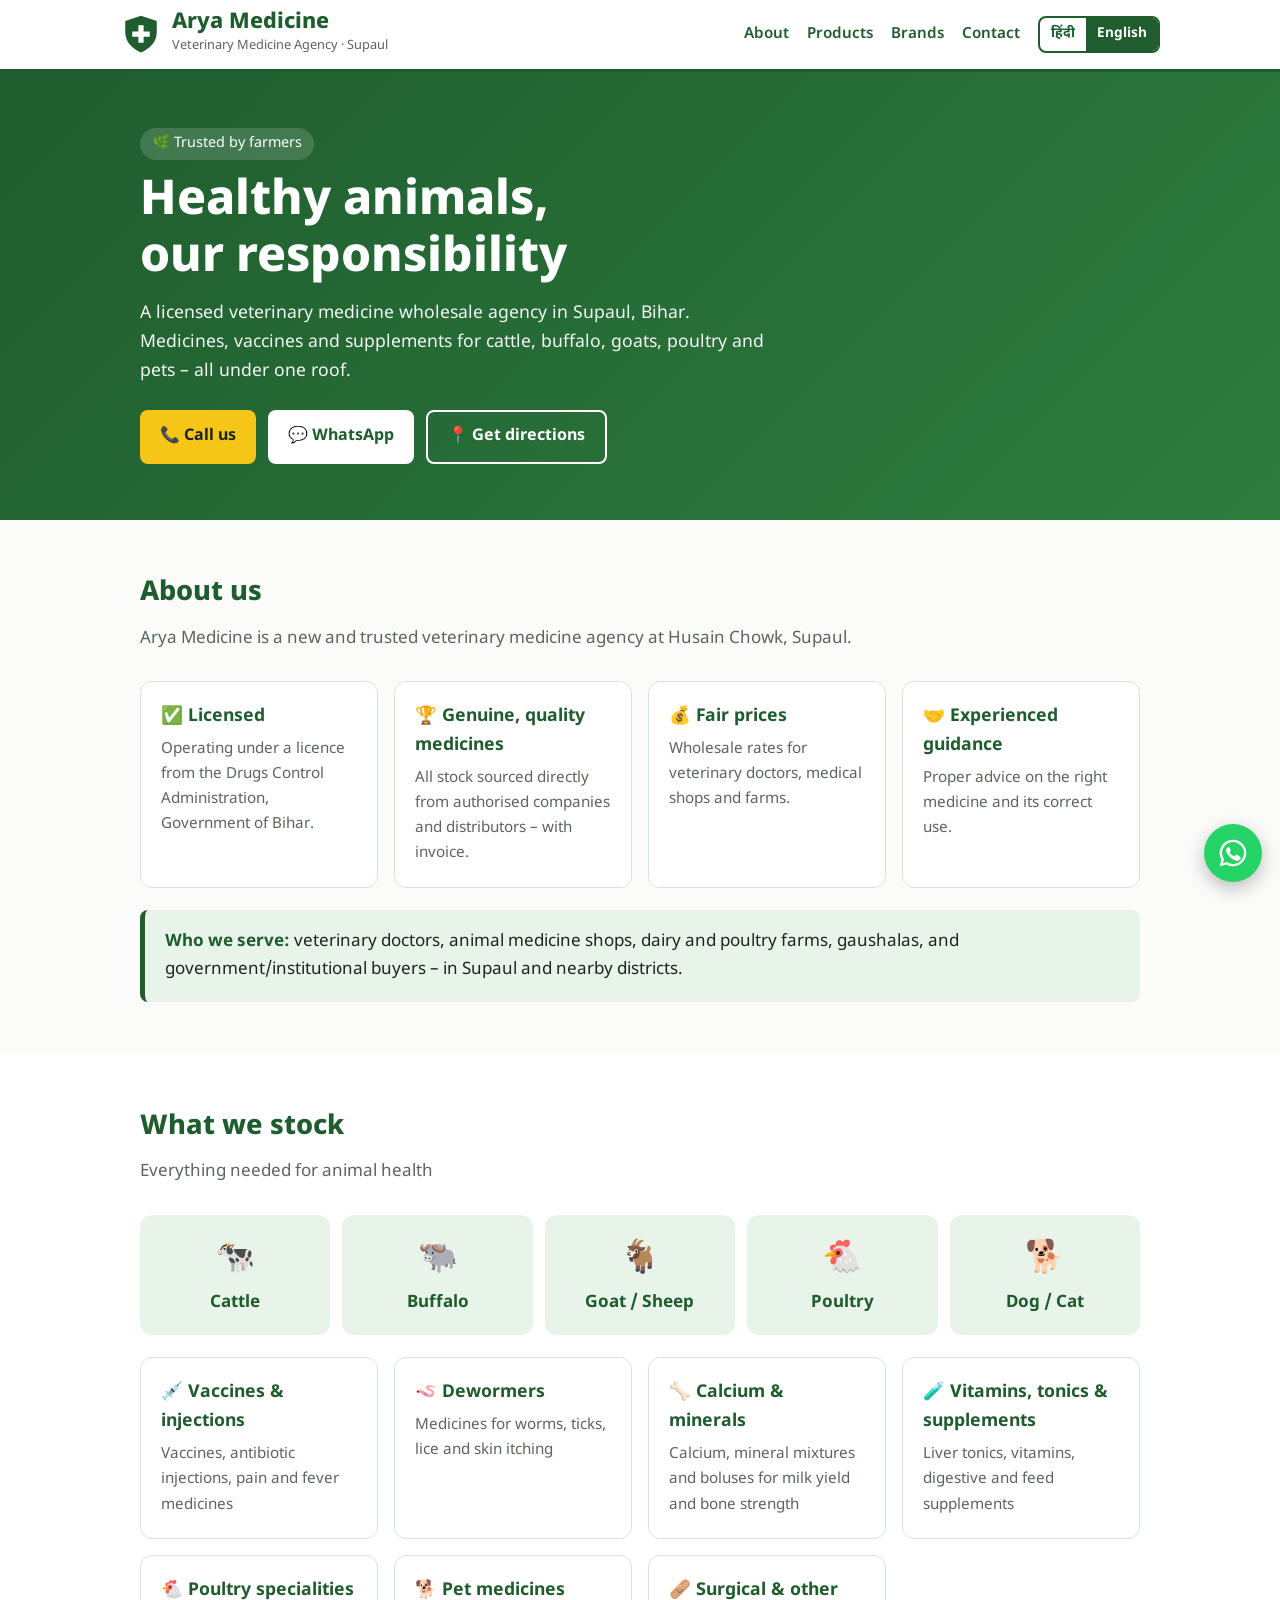
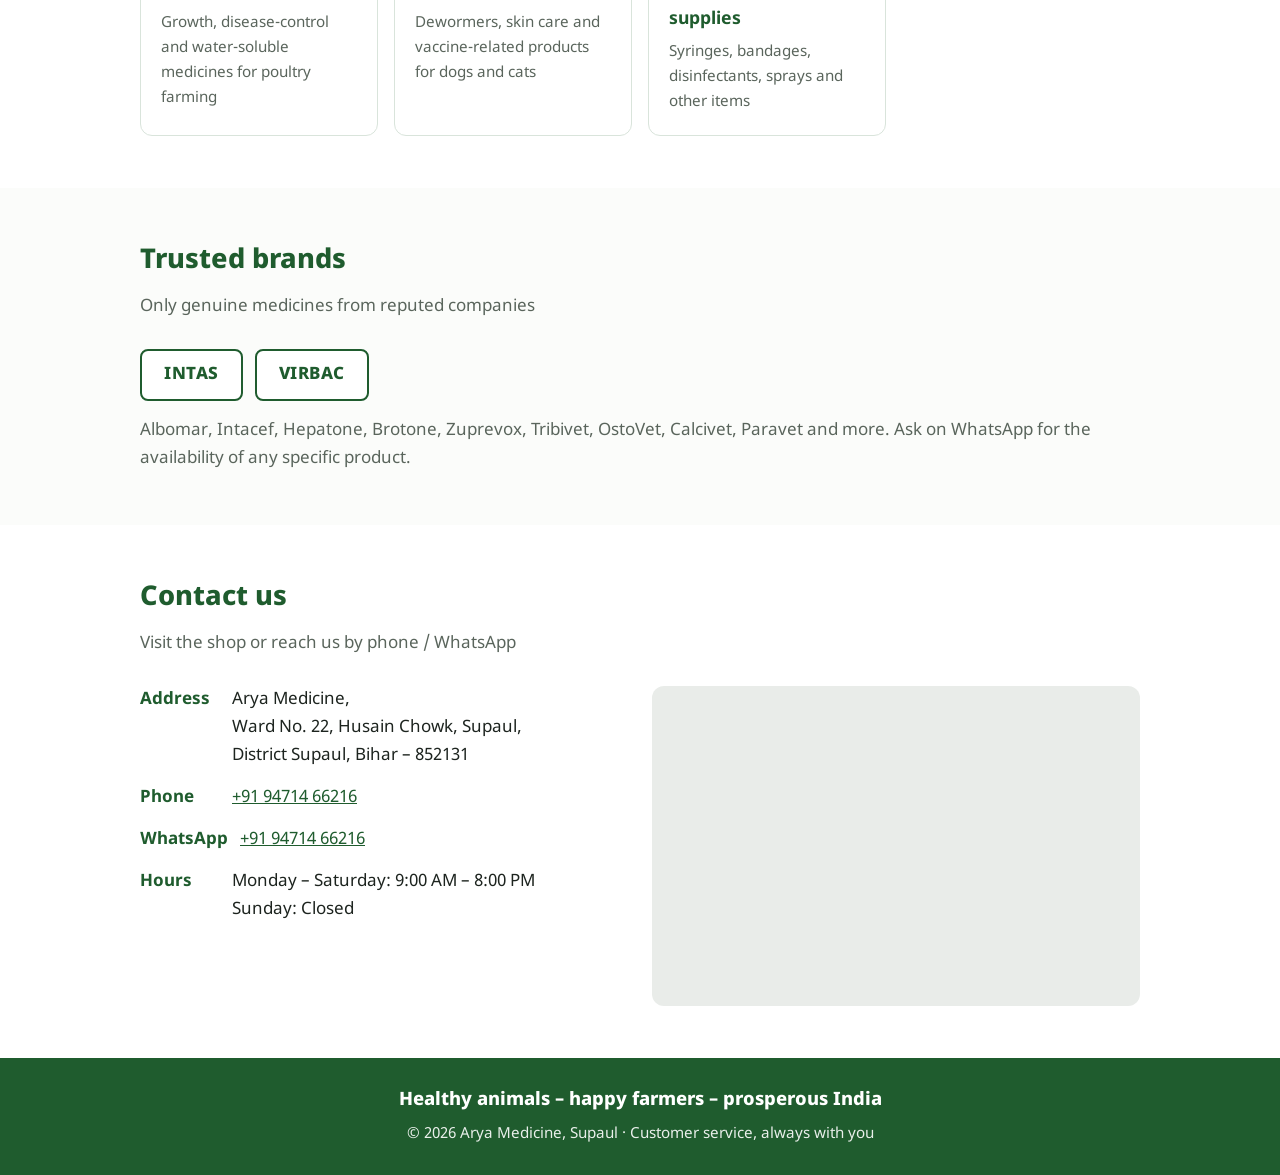
==== en/index.html @ ba801349 "Arya Medicine bilingual static site" ====
<!DOCTYPE html>
<html lang="en">
<head>
<meta charset="UTF-8">
<meta name="viewport" content="width=device-width, initial-scale=1">
<title>Arya Medicine – Veterinary Medicine Agency in Supaul, Bihar</title>
<meta name="description" content="Arya Medicine, Husain Chowk, Supaul (Bihar) – licensed wholesale agency for cattle, buffalo, goat, poultry and pet medicines, vaccines, injections, vitamins and supplements. Trusted brands like Intas and Virbac.">
<link rel="canonical" href="https://aryamedicine.in/en/">
<link rel="alternate" hreflang="hi" href="https://aryamedicine.in/">
<link rel="alternate" hreflang="en" href="https://aryamedicine.in/en/">
<link rel="alternate" hreflang="x-default" href="https://aryamedicine.in/">
<meta property="og:title" content="Arya Medicine – Veterinary Medicine Agency, Supaul">
<meta property="og:description" content="Licensed veterinary medicine wholesale agency in Supaul, Bihar. Medicines for cattle, buffalo, goat, poultry and pets.">
<meta property="og:type" content="website">
<meta property="og:url" content="https://aryamedicine.in/en/">
<meta property="og:locale" content="en_IN">
<link rel="preconnect" href="https://fonts.googleapis.com">
<link rel="preconnect" href="https://fonts.gstatic.com" crossorigin>
<link href="https://fonts.googleapis.com/css2?family=Noto+Sans+Devanagari:wght@400;600;800&display=swap" rel="stylesheet">
<link rel="stylesheet" href="../style.css">
<script type="application/ld+json">
{
  "@context": "https://schema.org",
  "@type": ["WholesaleStore", "MedicalBusiness"],
  "@id": "https://aryamedicine.in/#business",
  "name": "Arya Medicine",
  "alternateName": "आर्या मेडिसिन",
  "description": "Licensed veterinary medicine wholesale agency in Supaul, Bihar. Medicines, vaccines, dewormers, supplements for cattle, buffalo, goat, poultry and pets.",
  "url": "https://aryamedicine.in/",
  "telephone": "+91-9471466216",
  "address": {
    "@type": "PostalAddress",
    "streetAddress": "Ward No-22, Husain Chowk",
    "addressLocality": "Supaul",
    "addressRegion": "Bihar",
    "postalCode": "852131",
    "addressCountry": "IN"
  },
  "geo": { "@type": "GeoCoordinates", "latitude": 26.1260, "longitude": 86.6050 },
  "openingHoursSpecification": [{
    "@type": "OpeningHoursSpecification",
    "dayOfWeek": ["Monday","Tuesday","Wednesday","Thursday","Friday","Saturday"],
    "opens": "09:00", "closes": "20:00"
  }],
  "areaServed": [
    { "@type": "AdministrativeArea", "name": "Supaul District, Bihar" },
    { "@type": "City", "name": "Supaul" }
  ],
  "knowsAbout": ["Veterinary medicines","Cattle medicines","Poultry medicines","Goat medicines","Pet medicines","Veterinary vaccines","Animal feed supplements"],
  "brand": [{ "@type": "Brand", "name": "Intas" }, { "@type": "Brand", "name": "Virbac" }],
  "sameAs": []
}
</script>
</head>
<body>

<header>
  <div class="wrap top">
    <a class="logo" href="./">
      <svg viewBox="0 0 48 48" aria-hidden="true"><path d="M24 3l18 6v13c0 11-8 19-18 23C14 41 6 33 6 22V9z" fill="#1f5c2e"/><path d="M21 14h6v7h7v6h-7v7h-6v-7h-7v-6h7z" fill="#fff"/></svg>
      <span><b>Arya Medicine</b><small>Veterinary Medicine Agency · Supaul</small></span>
    </a>
    <div class="right">
      <nav>
        <a href="#about">About</a>
        <a href="#products">Products</a>
        <a href="#brands">Brands</a>
        <a href="#contact">Contact</a>
      </nav>
      <div class="lang" aria-label="Select language"><a href="../" hreflang="hi" lang="hi">हिंदी</a><span>English</span></div>
    </div>
  </div>
</header>

<div class="hero">
  <div class="wrap">
    <span class="tag">🌿 Trusted by farmers</span>
    <h1>Healthy animals,<br>our responsibility</h1>
    <p>A licensed veterinary medicine wholesale agency in Supaul, Bihar. Medicines, vaccines and supplements for cattle, buffalo, goats, poultry and pets – all under one roof.</p>
    <div class="btns">
      <a class="btn btn-y" href="tel:+919471466216">📞 Call us</a>
      <a class="btn btn-w" href="https://wa.me/919471466216?text=Hello%2C%20I%20need%20information%20about%20veterinary%20medicines">💬 WhatsApp</a>
      <a class="btn btn-o" href="#contact">📍 Get directions</a>
    </div>
  </div>
</div>

<section id="about">
  <div class="wrap">
    <h2>About us</h2>
    <p class="sub">Arya Medicine is a new and trusted veterinary medicine agency at Husain Chowk, Supaul.</p>
    <div class="grid">
      <div class="card"><h3>✅ Licensed</h3><p>Operating under a licence from the Drugs Control Administration, Government of Bihar.</p></div>
      <div class="card"><h3>🏆 Genuine, quality medicines</h3><p>All stock sourced directly from authorised companies and distributors – with invoice.</p></div>
      <div class="card"><h3>💰 Fair prices</h3><p>Wholesale rates for veterinary doctors, medical shops and farms.</p></div>
      <div class="card"><h3>🤝 Experienced guidance</h3><p>Proper advice on the right medicine and its correct use.</p></div>
    </div>
    <div class="trust">
      <b>Who we serve:</b> veterinary doctors, animal medicine shops, dairy and poultry farms, gaushalas, and government/institutional buyers – in Supaul and nearby districts.
    </div>
  </div>
</section>

<section id="products">
  <div class="wrap">
    <h2>What we stock</h2>
    <p class="sub">Everything needed for animal health</p>
    <div class="animals">
      <div class="animal"><span>🐄</span>Cattle</div>
      <div class="animal"><span>🐃</span>Buffalo</div>
      <div class="animal"><span>🐐</span>Goat / Sheep</div>
      <div class="animal"><span>🐔</span>Poultry</div>
      <div class="animal"><span>🐕</span>Dog / Cat</div>
    </div>
    <div class="grid" style="margin-top:22px">
      <div class="card"><h3>💉 Vaccines &amp; injections</h3><p>Vaccines, antibiotic injections, pain and fever medicines</p></div>
      <div class="card"><h3>🪱 Dewormers</h3><p>Medicines for worms, ticks, lice and skin itching</p></div>
      <div class="card"><h3>🦴 Calcium &amp; minerals</h3><p>Calcium, mineral mixtures and boluses for milk yield and bone strength</p></div>
      <div class="card"><h3>🧪 Vitamins, tonics &amp; supplements</h3><p>Liver tonics, vitamins, digestive and feed supplements</p></div>
      <div class="card"><h3>🐔 Poultry specialities</h3><p>Growth, disease-control and water-soluble medicines for poultry farming</p></div>
      <div class="card"><h3>🐕 Pet medicines</h3><p>Dewormers, skin care and vaccine-related products for dogs and cats</p></div>
      <div class="card"><h3>🩹 Surgical &amp; other supplies</h3><p>Syringes, bandages, disinfectants, sprays and other items</p></div>
    </div>
  </div>
</section>

<section id="brands">
  <div class="wrap">
    <h2>Trusted brands</h2>
    <p class="sub">Only genuine medicines from reputed companies</p>
    <div class="brands">
      <span class="brand">INTAS</span>
      <span class="brand">VIRBAC</span>
    </div>
    <p style="margin-top:16px;color:var(--mut)">Albomar, Intacef, Hepatone, Brotone, Zuprevox, Tribivet, OstoVet, Calcivet, Paravet and more. Ask on WhatsApp for the availability of any specific product.</p>
  </div>
</section>

<section id="contact">
  <div class="wrap">
    <h2>Contact us</h2>
    <p class="sub">Visit the shop or reach us by phone / WhatsApp</p>
    <div class="contact">
      <dl>
        <div><dt>Address</dt><dd>Arya Medicine,<br>Ward No. 22, Husain Chowk, Supaul,<br>District Supaul, Bihar – 852131</dd></div>
        <div><dt>Phone</dt><dd><a href="tel:+919471466216">+91 94714 66216</a></dd></div>
        <div><dt>WhatsApp</dt><dd><a href="https://wa.me/919471466216">+91 94714 66216</a></dd></div>
        <div><dt>Hours</dt><dd>Monday – Saturday: 9:00 AM – 8:00 PM<br>Sunday: Closed</dd></div>
      </dl>
      <iframe class="map" loading="lazy" title="Map of Arya Medicine" referrerpolicy="no-referrer-when-downgrade"
        src="https://www.google.com/maps?q=Husain+Chowk,+Supaul,+Bihar+852131&output=embed"></iframe>
    </div>
  </div>
</section>

<footer>
  <div class="wrap">
    <p class="slogan">Healthy animals – happy farmers – prosperous India</p>
    <p>© <span id="y"></span> Arya Medicine, Supaul · Customer service, always with you</p>
  </div>
</footer>

<a class="wa" href="https://wa.me/919471466216" aria-label="Message on WhatsApp">
  <svg viewBox="0 0 24 24"><path d="M12 2a10 10 0 0 0-8.6 15.1L2 22l5-1.3A10 10 0 1 0 12 2zm0 18.2a8.2 8.2 0 0 1-4.2-1.2l-.3-.2-3 .8.8-2.9-.2-.3A8.2 8.2 0 1 1 12 20.2zm4.5-6.1c-.2-.1-1.5-.7-1.7-.8s-.4-.1-.6.1-.6.8-.8 1-.3.2-.5.1a6.7 6.7 0 0 1-3.3-2.9c-.3-.4.3-.4.7-1.3.1-.2 0-.3 0-.4l-.8-1.8c-.2-.5-.4-.4-.6-.4h-.5a1 1 0 0 0-.7.3 3 3 0 0 0-.9 2.2 5.2 5.2 0 0 0 1.1 2.8 12 12 0 0 0 4.6 4.1c1.7.7 2.4.8 3.2.7a2.8 2.8 0 0 0 1.8-1.3 2.2 2.2 0 0 0 .2-1.3c-.1-.1-.3-.2-.5-.3z"/></svg>
</a>

<script>document.getElementById('y').textContent=new Date().getFullYear()</script>
</body>
</html>
---- style.css ----
:root{--g:#1f5c2e;--g2:#2e7d3f;--g3:#e8f3ea;--y:#f5c518;--ink:#1d241f;--mut:#5a655c;--bg:#fbfcfa;--line:#d9e4db}
  *{box-sizing:border-box;margin:0;padding:0}
  html{scroll-behavior:smooth}
  body{font-family:"Noto Sans Devanagari",system-ui,sans-serif;color:var(--ink);background:var(--bg);line-height:1.65;font-size:17px}
  a{color:var(--g)}
  .wrap{max-width:1040px;margin:0 auto;padding:0 20px}
  header{background:#fff;border-bottom:3px solid var(--g);position:sticky;top:0;z-index:9}
  .top{display:flex;align-items:center;justify-content:space-between;gap:12px;padding:12px 0}
  .logo{display:flex;align-items:center;gap:10px;text-decoration:none;color:var(--g)}
  .logo b{font-size:1.35rem;font-weight:800;line-height:1.1;display:block}
  .logo small{color:var(--mut);font-size:.8rem;display:block}
  .logo svg{width:42px;height:42px;flex:none}
  nav{display:flex;gap:18px;flex-wrap:wrap}
  nav a{text-decoration:none;font-weight:600;font-size:.95rem}
  .hero{background:linear-gradient(135deg,var(--g) 0%,var(--g2) 100%);color:#fff;padding:56px 0}
  .hero .tag{display:inline-block;background:rgba(255,255,255,.15);padding:4px 12px;border-radius:20px;font-size:.9rem;margin-bottom:14px}
  .hero h1{font-size:clamp(1.9rem,5vw,3rem);font-weight:800;line-height:1.2;margin-bottom:10px}
  .hero p{font-size:1.1rem;max-width:640px;opacity:.95;margin-bottom:24px}
  .btns{display:flex;gap:12px;flex-wrap:wrap}
  .btn{display:inline-flex;align-items:center;gap:8px;padding:12px 20px;border-radius:8px;font-weight:700;text-decoration:none;font-size:1rem}
  .btn-y{background:var(--y);color:var(--ink)}
  .btn-w{background:#fff;color:var(--g)}
  .btn-o{border:2px solid #fff;color:#fff}
  section{padding:52px 0}
  section:nth-of-type(even){background:#fff}
  h2{color:var(--g);font-size:1.7rem;font-weight:800;margin-bottom:8px}
  .sub{color:var(--mut);margin-bottom:28px}
  .grid{display:grid;gap:16px;grid-template-columns:repeat(auto-fit,minmax(220px,1fr))}
  .card{background:#fff;border:1px solid var(--line);border-radius:12px;padding:20px}
  .card h3{font-size:1.1rem;color:var(--g);margin-bottom:6px}
  .card p{color:var(--mut);font-size:.95rem}
  .animals{display:grid;gap:12px;grid-template-columns:repeat(auto-fit,minmax(140px,1fr))}
  .animal{background:var(--g3);border-radius:12px;padding:18px 12px;text-align:center;font-weight:700;color:var(--g)}
  .animal span{font-size:2rem;display:block;margin-bottom:4px}
  .brands{display:flex;gap:12px;flex-wrap:wrap}
  .brand{border:2px solid var(--g);border-radius:8px;padding:10px 22px;font-weight:800;color:var(--g);background:#fff;letter-spacing:.5px}
  .trust{background:var(--g3);border-left:5px solid var(--g);padding:18px 20px;border-radius:8px;margin-top:22px}
  .trust b{color:var(--g)}
  .contact{display:grid;gap:24px;grid-template-columns:1fr 1fr}
  .contact dl div{display:flex;gap:12px;margin-bottom:14px}
  .contact dt{font-weight:700;min-width:80px;color:var(--g)}
  .map{border:0;width:100%;height:320px;border-radius:12px;background:#e9ece9}
  footer{background:var(--g);color:#fff;padding:28px 0;text-align:center}
  footer p{opacity:.9;font-size:.95rem}
  footer .slogan{font-weight:800;font-size:1.15rem;margin-bottom:6px;opacity:1}
  .wa{position:fixed;right:18px;bottom:18px;background:#25d366;color:#fff;width:58px;height:58px;border-radius:50%;display:flex;align-items:center;justify-content:center;box-shadow:0 6px 18px rgba(0,0,0,.25);z-index:9}
  .wa svg{width:32px;height:32px;fill:#fff}
  @media(max-width:720px){.contact{grid-template-columns:1fr}nav{display:none}.hero{padding:40px 0}}

  .lang{display:inline-flex;border:2px solid var(--g);border-radius:8px;overflow:hidden;font-size:.85rem;font-weight:700;flex:none}
  .lang a,.lang span{padding:5px 11px;text-decoration:none;color:var(--g)}
  .lang span{background:var(--g);color:#fff}
  .right{display:flex;align-items:center;gap:18px}
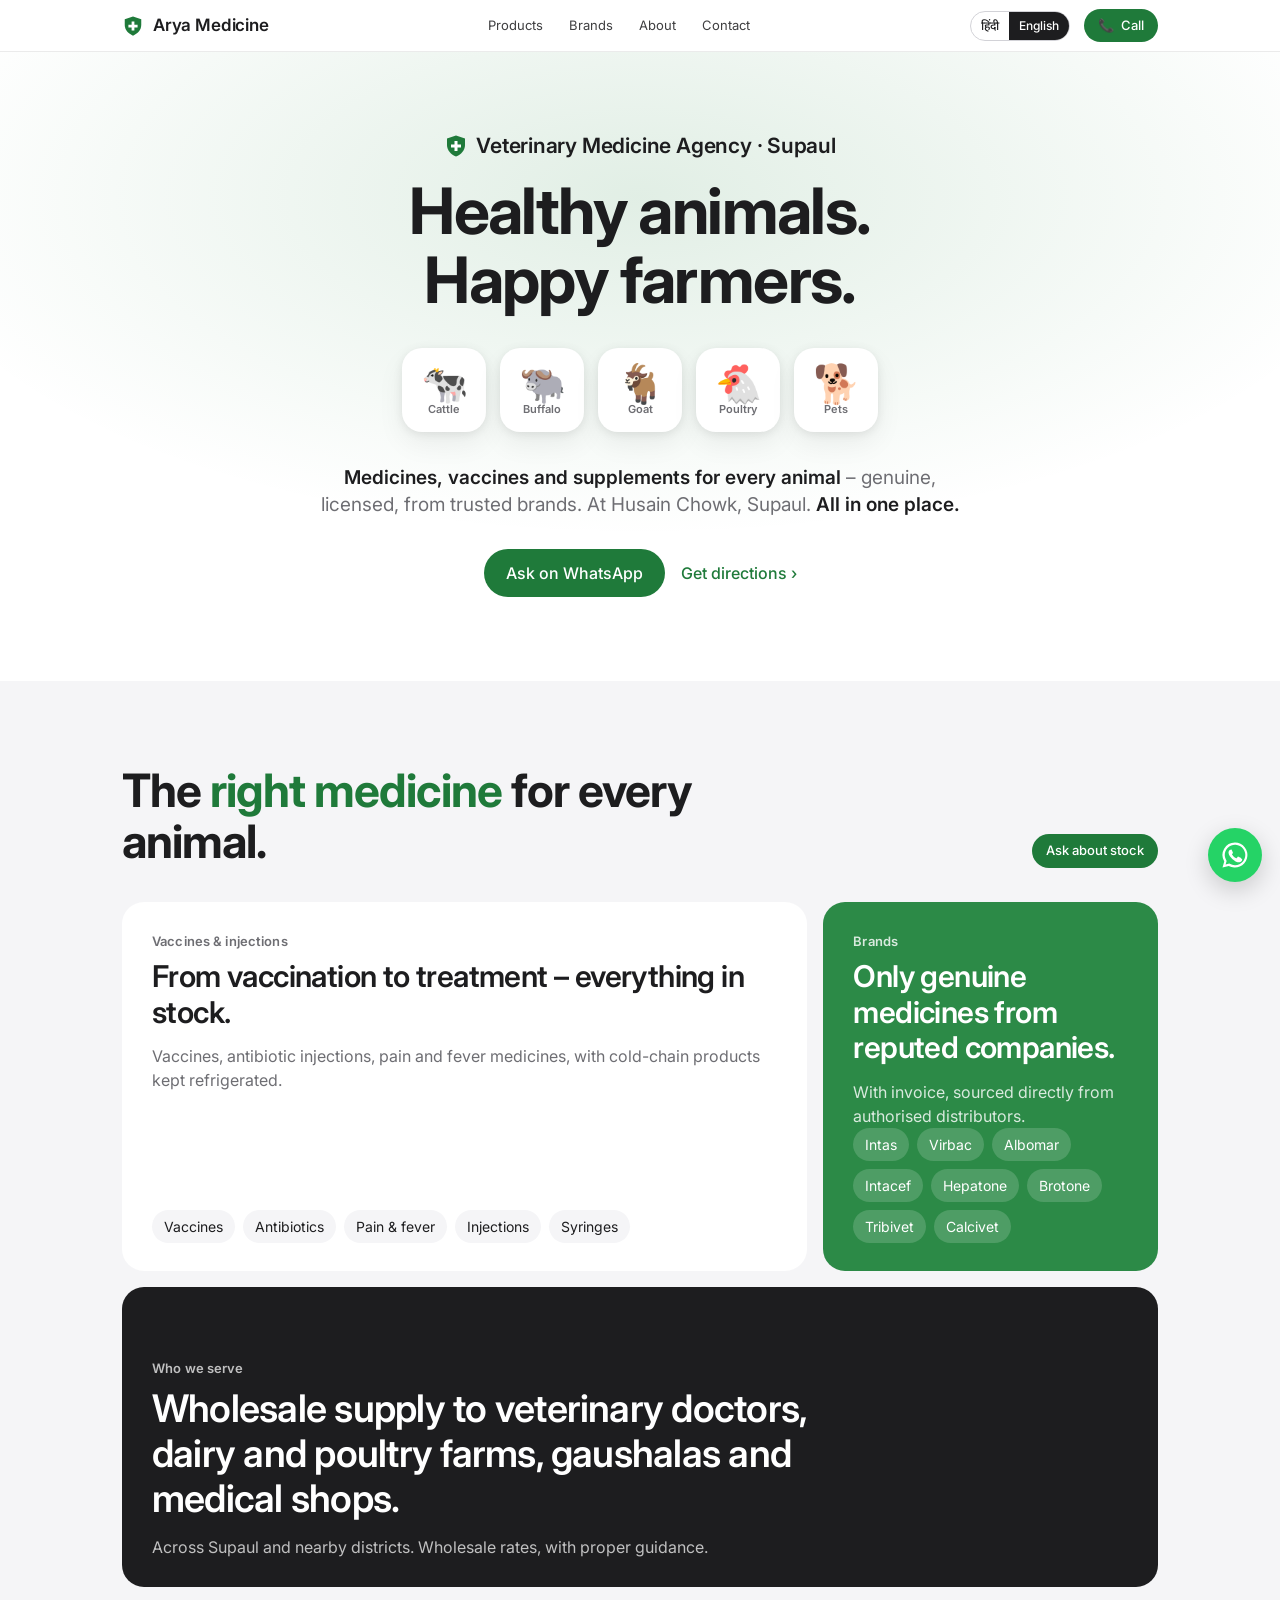
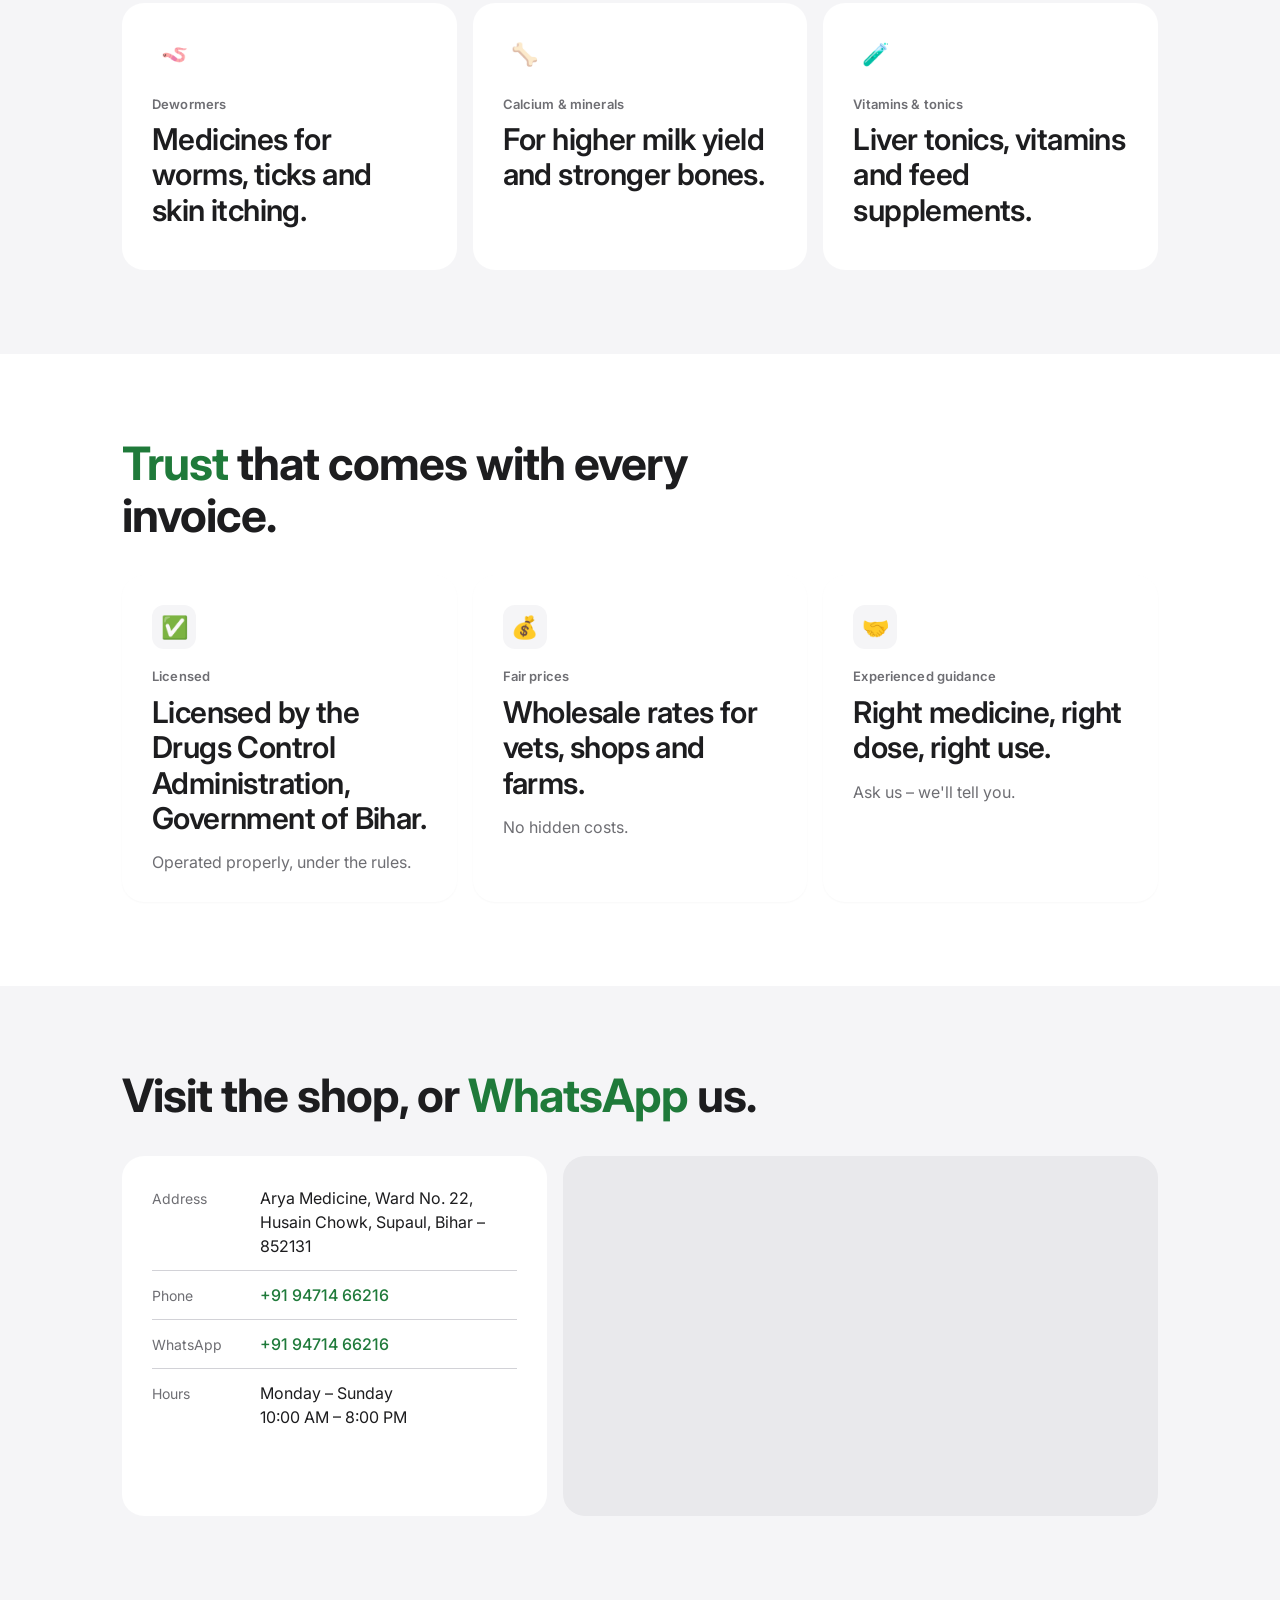
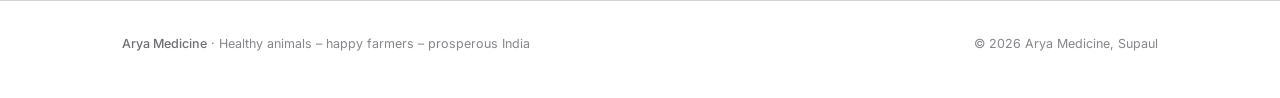
==== commit eafbe74e: "Redesign: minimal Apple Business-style layout (hi + en)" ====
--- a/en/index.html
+++ b/en/index.html
@@ -14,9 +14,12 @@
 <meta property="og:type" content="website">
 <meta property="og:url" content="https://aryamedicine.in/en/">
 <meta property="og:locale" content="en_IN">
+<meta property="og:image" content="https://aryamedicine.in/assets/cover.png">
+<meta property="og:image:width" content="2048">
+<meta property="og:image:height" content="1152">
 <link rel="preconnect" href="https://fonts.googleapis.com">
 <link rel="preconnect" href="https://fonts.gstatic.com" crossorigin>
-<link href="https://fonts.googleapis.com/css2?family=Noto+Sans+Devanagari:wght@400;600;800&display=swap" rel="stylesheet">
+<link href="https://fonts.googleapis.com/css2?family=Inter:wght@400;500;600;700&family=Noto+Sans+Devanagari:wght@400;500;600;700&display=swap" rel="stylesheet">
 <link rel="stylesheet" href="../style.css">
 <script type="application/ld+json">
 {
@@ -53,117 +56,58 @@
 </script>
 </head>
 <body>
+<header class="nav"><div class="wrap">
+  <a class="brand" href="./"><svg viewBox="0 0 48 48" aria-hidden="true"><path d="M24 3l18 6v13c0 11-8 19-18 23C14 41 6 33 6 22V9z" fill="#1f7a3a"/><path d="M21 14h6v7h7v6h-7v7h-6v-7h-7v-6h7z" fill="#fff"/></svg>Arya Medicine</a>
+  <nav class="links"><a href="#products">Products</a><a href="#brands">Brands</a><a href="#about">About</a><a href="#contact">Contact</a></nav>
+  <div class="navr"><div class="lang" aria-label="Select language"><a href="../" hreflang="hi" lang="hi">हिंदी</a><span>English</span></div><a class="pill" href="tel:+919471466216">📞 <span>Call</span></a></div>
+</div></header>
 
-<header>
-  <div class="wrap top">
-    <a class="logo" href="./">
-      <svg viewBox="0 0 48 48" aria-hidden="true"><path d="M24 3l18 6v13c0 11-8 19-18 23C14 41 6 33 6 22V9z" fill="#1f5c2e"/><path d="M21 14h6v7h7v6h-7v7h-6v-7h-7v-6h7z" fill="#fff"/></svg>
-      <span><b>Arya Medicine</b><small>Veterinary Medicine Agency · Supaul</small></span>
-    </a>
-    <div class="right">
-      <nav>
-        <a href="#about">About</a>
-        <a href="#products">Products</a>
-        <a href="#brands">Brands</a>
-        <a href="#contact">Contact</a>
-      </nav>
-      <div class="lang" aria-label="Select language"><a href="../" hreflang="hi" lang="hi">हिंदी</a><span>English</span></div>
-    </div>
+<section class="hero"><div class="wrap">
+  <div class="eyebrow"><svg viewBox="0 0 48 48" aria-hidden="true"><path d="M24 3l18 6v13c0 11-8 19-18 23C14 41 6 33 6 22V9z" fill="#1f7a3a"/><path d="M21 14h6v7h7v6h-7v7h-6v-7h-7v-6h7z" fill="#fff"/></svg>Veterinary Medicine Agency · Supaul</div>
+  <h1>Healthy animals.<br>Happy farmers.</h1>
+  <div class="tiles">
+    <div class="tile">🐄<small>Cattle</small></div><div class="tile">🐃<small>Buffalo</small></div><div class="tile">🐐<small>Goat</small></div><div class="tile">🐔<small>Poultry</small></div><div class="tile">🐕<small>Pets</small></div>
   </div>
-</header>
+  <p class="lead"><b>Medicines, vaccines and supplements for every animal</b> – genuine, licensed, from trusted brands. At Husain Chowk, Supaul. <b>All in one place.</b></p>
+  <div class="ctas"><a class="pill lg" href="https://wa.me/919471466216?text=Hello%2C%20I%20need%20information%20about%20veterinary%20medicines">Ask on WhatsApp</a><a class="tlink" href="#contact">Get directions</a></div>
+</div></section>
 
-<div class="hero">
-  <div class="wrap">
-    <span class="tag">🌿 Trusted by farmers</span>
-    <h1>Healthy animals,<br>our responsibility</h1>
-    <p>A licensed veterinary medicine wholesale agency in Supaul, Bihar. Medicines, vaccines and supplements for cattle, buffalo, goats, poultry and pets – all under one roof.</p>
-    <div class="btns">
-      <a class="btn btn-y" href="tel:+919471466216">📞 Call us</a>
-      <a class="btn btn-w" href="https://wa.me/919471466216?text=Hello%2C%20I%20need%20information%20about%20veterinary%20medicines">💬 WhatsApp</a>
-      <a class="btn btn-o" href="#contact">📍 Get directions</a>
-    </div>
+<section class="sec alt" id="products"><div class="wrap">
+  <div class="shead"><h2>The <em>right medicine</em> for every animal.</h2><a class="pill" href="https://wa.me/919471466216">Ask about stock</a></div>
+  <div class="bento">
+    <div class="card c8"><div class="k">Vaccines &amp; injections</div><h3>From vaccination to treatment – everything in stock.</h3><p>Vaccines, antibiotic injections, pain and fever medicines, with cold-chain products kept refrigerated.</p><ul><li>Vaccines</li><li>Antibiotics</li><li>Pain &amp; fever</li><li>Injections</li><li>Syringes</li></ul></div>
+    <div class="card c4 green" id="brands"><div class="k">Brands</div><h3>Only genuine medicines from reputed companies.</h3><p>With invoice, sourced directly from authorised distributors.</p><ul><li>Intas</li><li>Virbac</li><li>Albomar</li><li>Intacef</li><li>Hepatone</li><li>Brotone</li><li>Tribivet</li><li>Calcivet</li></ul></div>
+    <div class="card c12 dark"><div class="k">Who we serve</div><h3>Wholesale supply to veterinary doctors, dairy and poultry farms, gaushalas and medical shops.</h3><p>Across Supaul and nearby districts. Wholesale rates, with proper guidance.</p></div>
+    <div class="card c4"><div class="ico">🪱</div><div class="k">Dewormers</div><h3>Medicines for worms, ticks and skin itching.</h3></div>
+    <div class="card c4"><div class="ico">🦴</div><div class="k">Calcium &amp; minerals</div><h3>For higher milk yield and stronger bones.</h3></div>
+    <div class="card c4"><div class="ico">🧪</div><div class="k">Vitamins &amp; tonics</div><h3>Liver tonics, vitamins and feed supplements.</h3></div>
   </div>
-</div>
+</div></section>
 
-<section id="about">
-  <div class="wrap">
-    <h2>About us</h2>
-    <p class="sub">Arya Medicine is a new and trusted veterinary medicine agency at Husain Chowk, Supaul.</p>
-    <div class="grid">
-      <div class="card"><h3>✅ Licensed</h3><p>Operating under a licence from the Drugs Control Administration, Government of Bihar.</p></div>
-      <div class="card"><h3>🏆 Genuine, quality medicines</h3><p>All stock sourced directly from authorised companies and distributors – with invoice.</p></div>
-      <div class="card"><h3>💰 Fair prices</h3><p>Wholesale rates for veterinary doctors, medical shops and farms.</p></div>
-      <div class="card"><h3>🤝 Experienced guidance</h3><p>Proper advice on the right medicine and its correct use.</p></div>
-    </div>
-    <div class="trust">
-      <b>Who we serve:</b> veterinary doctors, animal medicine shops, dairy and poultry farms, gaushalas, and government/institutional buyers – in Supaul and nearby districts.
-    </div>
+<section class="sec" id="about"><div class="wrap">
+  <div class="shead"><h2><em>Trust</em> that comes with every invoice.</h2></div>
+  <div class="grid3">
+    <div class="card"><div class="ico">✅</div><div class="k">Licensed</div><h3>Licensed by the Drugs Control Administration, Government of Bihar.</h3><p>Operated properly, under the rules.</p></div>
+    <div class="card"><div class="ico">💰</div><div class="k">Fair prices</div><h3>Wholesale rates for vets, shops and farms.</h3><p>No hidden costs.</p></div>
+    <div class="card"><div class="ico">🤝</div><div class="k">Experienced guidance</div><h3>Right medicine, right dose, right use.</h3><p>Ask us – we'll tell you.</p></div>
   </div>
-</section>
+</div></section>
 
-<section id="products">
-  <div class="wrap">
-    <h2>What we stock</h2>
-    <p class="sub">Everything needed for animal health</p>
-    <div class="animals">
-      <div class="animal"><span>🐄</span>Cattle</div>
-      <div class="animal"><span>🐃</span>Buffalo</div>
-      <div class="animal"><span>🐐</span>Goat / Sheep</div>
-      <div class="animal"><span>🐔</span>Poultry</div>
-      <div class="animal"><span>🐕</span>Dog / Cat</div>
-    </div>
-    <div class="grid" style="margin-top:22px">
-      <div class="card"><h3>💉 Vaccines &amp; injections</h3><p>Vaccines, antibiotic injections, pain and fever medicines</p></div>
-      <div class="card"><h3>🪱 Dewormers</h3><p>Medicines for worms, ticks, lice and skin itching</p></div>
-      <div class="card"><h3>🦴 Calcium &amp; minerals</h3><p>Calcium, mineral mixtures and boluses for milk yield and bone strength</p></div>
-      <div class="card"><h3>🧪 Vitamins, tonics &amp; supplements</h3><p>Liver tonics, vitamins, digestive and feed supplements</p></div>
-      <div class="card"><h3>🐔 Poultry specialities</h3><p>Growth, disease-control and water-soluble medicines for poultry farming</p></div>
-      <div class="card"><h3>🐕 Pet medicines</h3><p>Dewormers, skin care and vaccine-related products for dogs and cats</p></div>
-      <div class="card"><h3>🩹 Surgical &amp; other supplies</h3><p>Syringes, bandages, disinfectants, sprays and other items</p></div>
-    </div>
+<section class="sec alt" id="contact"><div class="wrap">
+  <div class="shead"><h2>Visit the shop, or <em>WhatsApp</em> us.</h2></div>
+  <div class="contact">
+    <div class="card"><dl>
+      <div><dt>Address</dt><dd>Arya Medicine, Ward No. 22, Husain Chowk, Supaul, Bihar – 852131</dd></div>
+      <div><dt>Phone</dt><dd><a href="tel:+919471466216">+91 94714 66216</a></dd></div>
+      <div><dt>WhatsApp</dt><dd><a href="https://wa.me/919471466216">+91 94714 66216</a></dd></div>
+      <div><dt>Hours</dt><dd>Monday – Sunday<br>10:00 AM – 8:00 PM</dd></div>
+    </dl></div>
+    <iframe class="map" loading="lazy" title="Map of Arya Medicine" referrerpolicy="no-referrer-when-downgrade" src="https://www.google.com/maps?q=Arya+Medicine,+Husain+Chowk,+Supaul,+Bihar+852131&output=embed"></iframe>
   </div>
-</section>
+</div></section>
 
-<section id="brands">
-  <div class="wrap">
-    <h2>Trusted brands</h2>
-    <p class="sub">Only genuine medicines from reputed companies</p>
-    <div class="brands">
-      <span class="brand">INTAS</span>
-      <span class="brand">VIRBAC</span>
-    </div>
-    <p style="margin-top:16px;color:var(--mut)">Albomar, Intacef, Hepatone, Brotone, Zuprevox, Tribivet, OstoVet, Calcivet, Paravet and more. Ask on WhatsApp for the availability of any specific product.</p>
-  </div>
-</section>
-
-<section id="contact">
-  <div class="wrap">
-    <h2>Contact us</h2>
-    <p class="sub">Visit the shop or reach us by phone / WhatsApp</p>
-    <div class="contact">
-      <dl>
-        <div><dt>Address</dt><dd>Arya Medicine,<br>Ward No. 22, Husain Chowk, Supaul,<br>District Supaul, Bihar – 852131</dd></div>
-        <div><dt>Phone</dt><dd><a href="tel:+919471466216">+91 94714 66216</a></dd></div>
-        <div><dt>WhatsApp</dt><dd><a href="https://wa.me/919471466216">+91 94714 66216</a></dd></div>
-        <div><dt>Hours</dt><dd>Monday – Saturday: 9:00 AM – 8:00 PM<br>Sunday: Closed</dd></div>
-      </dl>
-      <iframe class="map" loading="lazy" title="Map of Arya Medicine" referrerpolicy="no-referrer-when-downgrade"
-        src="https://www.google.com/maps?q=Husain+Chowk,+Supaul,+Bihar+852131&output=embed"></iframe>
-    </div>
-  </div>
-</section>
-
-<footer>
-  <div class="wrap">
-    <p class="slogan">Healthy animals – happy farmers – prosperous India</p>
-    <p>© <span id="y"></span> Arya Medicine, Supaul · Customer service, always with you</p>
-  </div>
-</footer>
-
-<a class="wa" href="https://wa.me/919471466216" aria-label="Message on WhatsApp">
-  <svg viewBox="0 0 24 24"><path d="M12 2a10 10 0 0 0-8.6 15.1L2 22l5-1.3A10 10 0 1 0 12 2zm0 18.2a8.2 8.2 0 0 1-4.2-1.2l-.3-.2-3 .8.8-2.9-.2-.3A8.2 8.2 0 1 1 12 20.2zm4.5-6.1c-.2-.1-1.5-.7-1.7-.8s-.4-.1-.6.1-.6.8-.8 1-.3.2-.5.1a6.7 6.7 0 0 1-3.3-2.9c-.3-.4.3-.4.7-1.3.1-.2 0-.3 0-.4l-.8-1.8c-.2-.5-.4-.4-.6-.4h-.5a1 1 0 0 0-.7.3 3 3 0 0 0-.9 2.2 5.2 5.2 0 0 0 1.1 2.8 12 12 0 0 0 4.6 4.1c1.7.7 2.4.8 3.2.7a2.8 2.8 0 0 0 1.8-1.3 2.2 2.2 0 0 0 .2-1.3c-.1-.1-.3-.2-.5-.3z"/></svg>
-</a>
-
+<footer><div class="wrap"><div><b>Arya Medicine</b> · Healthy animals – happy farmers – prosperous India</div><div>© <span id="y"></span> Arya Medicine, Supaul</div></div></footer>
+<a class="wa" href="https://wa.me/919471466216" aria-label="Message on WhatsApp"><svg viewBox="0 0 24 24"><path d="M12 2a10 10 0 0 0-8.6 15.1L2 22l5-1.3A10 10 0 1 0 12 2zm0 18.2a8.2 8.2 0 0 1-4.2-1.2l-.3-.2-3 .8.8-2.9-.2-.3A8.2 8.2 0 1 1 12 20.2zm4.5-6.1c-.2-.1-1.5-.7-1.7-.8s-.4-.1-.6.1-.6.8-.8 1-.3.2-.5.1a6.7 6.7 0 0 1-3.3-2.9c-.3-.4.3-.4.7-1.3.1-.2 0-.3 0-.4l-.8-1.8c-.2-.5-.4-.4-.6-.4h-.5a1 1 0 0 0-.7.3 3 3 0 0 0-.9 2.2 5.2 5.2 0 0 0 1.1 2.8 12 12 0 0 0 4.6 4.1c1.7.7 2.4.8 3.2.7a2.8 2.8 0 0 0 1.8-1.3 2.2 2.2 0 0 0 .2-1.3c-.1-.1-.3-.2-.5-.3z"/></svg></a>
 <script>document.getElementById('y').textContent=new Date().getFullYear()</script>
 </body>
 </html>
--- a/style.css
+++ b/style.css
@@ -1,53 +1,83 @@
-:root{--g:#1f5c2e;--g2:#2e7d3f;--g3:#e8f3ea;--y:#f5c518;--ink:#1d241f;--mut:#5a655c;--bg:#fbfcfa;--line:#d9e4db}
-  *{box-sizing:border-box;margin:0;padding:0}
-  html{scroll-behavior:smooth}
-  body{font-family:"Noto Sans Devanagari",system-ui,sans-serif;color:var(--ink);background:var(--bg);line-height:1.65;font-size:17px}
-  a{color:var(--g)}
-  .wrap{max-width:1040px;margin:0 auto;padding:0 20px}
-  header{background:#fff;border-bottom:3px solid var(--g);position:sticky;top:0;z-index:9}
-  .top{display:flex;align-items:center;justify-content:space-between;gap:12px;padding:12px 0}
-  .logo{display:flex;align-items:center;gap:10px;text-decoration:none;color:var(--g)}
-  .logo b{font-size:1.35rem;font-weight:800;line-height:1.1;display:block}
-  .logo small{color:var(--mut);font-size:.8rem;display:block}
-  .logo svg{width:42px;height:42px;flex:none}
-  nav{display:flex;gap:18px;flex-wrap:wrap}
-  nav a{text-decoration:none;font-weight:600;font-size:.95rem}
-  .hero{background:linear-gradient(135deg,var(--g) 0%,var(--g2) 100%);color:#fff;padding:56px 0}
-  .hero .tag{display:inline-block;background:rgba(255,255,255,.15);padding:4px 12px;border-radius:20px;font-size:.9rem;margin-bottom:14px}
-  .hero h1{font-size:clamp(1.9rem,5vw,3rem);font-weight:800;line-height:1.2;margin-bottom:10px}
-  .hero p{font-size:1.1rem;max-width:640px;opacity:.95;margin-bottom:24px}
-  .btns{display:flex;gap:12px;flex-wrap:wrap}
-  .btn{display:inline-flex;align-items:center;gap:8px;padding:12px 20px;border-radius:8px;font-weight:700;text-decoration:none;font-size:1rem}
-  .btn-y{background:var(--y);color:var(--ink)}
-  .btn-w{background:#fff;color:var(--g)}
-  .btn-o{border:2px solid #fff;color:#fff}
-  section{padding:52px 0}
-  section:nth-of-type(even){background:#fff}
-  h2{color:var(--g);font-size:1.7rem;font-weight:800;margin-bottom:8px}
-  .sub{color:var(--mut);margin-bottom:28px}
-  .grid{display:grid;gap:16px;grid-template-columns:repeat(auto-fit,minmax(220px,1fr))}
-  .card{background:#fff;border:1px solid var(--line);border-radius:12px;padding:20px}
-  .card h3{font-size:1.1rem;color:var(--g);margin-bottom:6px}
-  .card p{color:var(--mut);font-size:.95rem}
-  .animals{display:grid;gap:12px;grid-template-columns:repeat(auto-fit,minmax(140px,1fr))}
-  .animal{background:var(--g3);border-radius:12px;padding:18px 12px;text-align:center;font-weight:700;color:var(--g)}
-  .animal span{font-size:2rem;display:block;margin-bottom:4px}
-  .brands{display:flex;gap:12px;flex-wrap:wrap}
-  .brand{border:2px solid var(--g);border-radius:8px;padding:10px 22px;font-weight:800;color:var(--g);background:#fff;letter-spacing:.5px}
-  .trust{background:var(--g3);border-left:5px solid var(--g);padding:18px 20px;border-radius:8px;margin-top:22px}
-  .trust b{color:var(--g)}
-  .contact{display:grid;gap:24px;grid-template-columns:1fr 1fr}
-  .contact dl div{display:flex;gap:12px;margin-bottom:14px}
-  .contact dt{font-weight:700;min-width:80px;color:var(--g)}
-  .map{border:0;width:100%;height:320px;border-radius:12px;background:#e9ece9}
-  footer{background:var(--g);color:#fff;padding:28px 0;text-align:center}
-  footer p{opacity:.9;font-size:.95rem}
-  footer .slogan{font-weight:800;font-size:1.15rem;margin-bottom:6px;opacity:1}
-  .wa{position:fixed;right:18px;bottom:18px;background:#25d366;color:#fff;width:58px;height:58px;border-radius:50%;display:flex;align-items:center;justify-content:center;box-shadow:0 6px 18px rgba(0,0,0,.25);z-index:9}
-  .wa svg{width:32px;height:32px;fill:#fff}
-  @media(max-width:720px){.contact{grid-template-columns:1fr}nav{display:none}.hero{padding:40px 0}}
-
-  .lang{display:inline-flex;border:2px solid var(--g);border-radius:8px;overflow:hidden;font-size:.85rem;font-weight:700;flex:none}
-  .lang a,.lang span{padding:5px 11px;text-decoration:none;color:var(--g)}
-  .lang span{background:var(--g);color:#fff}
-  .right{display:flex;align-items:center;gap:18px}
+/* Arya Medicine — minimal design system (Apple Business-inspired) */
+:root{
+  --ink:#1d1d1f;--ink2:#6e6e73;--ink3:#86868b;
+  --bg:#fff;--bg2:#f5f5f7;--line:#d2d2d7;
+  --green:#1f7a3a;--green-dk:#155a2a;--green-bg:#2c8a47;
+  --r:22px;--r-sm:14px;--max:1080px;
+  --font:"Inter","Noto Sans Devanagari",-apple-system,BlinkMacSystemFont,"SF Pro Text","Segoe UI",Roboto,Helvetica,Arial,sans-serif;
+}
+*{box-sizing:border-box;margin:0;padding:0}
+html{scroll-behavior:smooth;-webkit-text-size-adjust:100%}
+body{font-family:var(--font);color:var(--ink);background:var(--bg);line-height:1.5;font-size:17px;-webkit-font-smoothing:antialiased}
+a{color:inherit;text-decoration:none}
+img{max-width:100%;display:block}
+.wrap{max-width:var(--max);margin:0 auto;padding:0 22px}
+/* header */
+.nav{position:sticky;top:0;z-index:20;height:52px;background:rgba(255,255,255,.72);backdrop-filter:saturate(180%) blur(20px);-webkit-backdrop-filter:saturate(180%) blur(20px);border-bottom:1px solid rgba(0,0,0,.08)}
+.nav .wrap{height:100%;display:flex;align-items:center;justify-content:space-between;gap:16px}
+.brand{display:flex;align-items:center;gap:9px;font-weight:600;font-size:17px;letter-spacing:-.01em}
+.brand svg{width:22px;height:22px}
+.links{display:flex;gap:26px;font-size:13px;color:var(--ink);opacity:.85}
+.links a:hover{color:var(--green)}
+.navr{display:flex;align-items:center;gap:14px}
+.pill{display:inline-flex;align-items:center;gap:7px;background:var(--green);color:#fff;border-radius:980px;padding:7px 14px;font-size:13px;font-weight:500;white-space:nowrap}
+.pill:hover{background:var(--green-dk)}
+.pill.lg{padding:12px 22px;font-size:16px}
+.pill.ghost{background:transparent;color:var(--green);border:1px solid var(--green)}
+.pill.ghost:hover{background:var(--green);color:#fff}
+.lang{display:inline-flex;border:1px solid var(--line);border-radius:980px;overflow:hidden;font-size:12px;font-weight:500}
+.lang a,.lang span{padding:5px 10px}
+.lang span{background:var(--ink);color:#fff}
+/* hero */
+.hero{position:relative;text-align:center;padding:78px 0 84px;overflow:hidden}
+.hero::before{content:"";position:absolute;inset:-40% -20% auto;height:140%;background:radial-gradient(60% 55% at 50% 45%,rgba(44,138,71,.14) 0%,rgba(44,138,71,.05) 45%,rgba(255,255,255,0) 70%);pointer-events:none}
+.hero>*{position:relative}
+.eyebrow{display:inline-flex;align-items:center;gap:8px;font-weight:600;font-size:21px;letter-spacing:-.01em;margin-bottom:14px}
+.eyebrow svg{width:24px;height:24px}
+h1{font-size:clamp(38px,6.4vw,64px);font-weight:700;letter-spacing:-.025em;line-height:1.08;max-width:820px;margin:0 auto 34px}
+.tiles{display:flex;justify-content:center;gap:14px;flex-wrap:wrap;margin-bottom:32px}
+.tile{width:84px;height:84px;border-radius:20px;background:#fff;box-shadow:0 2px 10px rgba(0,0,0,.08),0 12px 28px rgba(0,0,0,.06);display:flex;flex-direction:column;align-items:center;justify-content:center;gap:2px;font-size:38px;line-height:1}
+.tile small{font-size:11px;font-weight:600;color:var(--ink2);letter-spacing:0}
+.lead{max-width:640px;margin:0 auto 30px;font-size:19px;color:var(--ink2);line-height:1.45}
+.lead b{color:var(--ink);font-weight:600}
+.ctas{display:flex;gap:16px;justify-content:center;align-items:center;flex-wrap:wrap}
+.tlink{color:var(--green);font-size:16px;font-weight:500}
+.tlink::after{content:" ›"}
+/* sections */
+.sec{padding:84px 0}
+.sec.alt{background:var(--bg2)}
+.shead{display:flex;justify-content:space-between;align-items:flex-end;gap:24px;margin-bottom:34px}
+h2{font-size:clamp(30px,4.6vw,46px);font-weight:700;letter-spacing:-.022em;line-height:1.12;max-width:720px}
+h2 em{font-style:normal;color:var(--green)}
+.bento{display:grid;gap:16px;grid-template-columns:repeat(12,1fr)}
+.card{background:#fff;border-radius:var(--r);padding:30px 30px 28px;min-height:250px;display:flex;flex-direction:column;box-shadow:0 1px 2px rgba(0,0,0,.03)}
+.alt .card{box-shadow:none}
+.card .k{font-size:13px;font-weight:600;color:var(--ink2);margin-bottom:8px;letter-spacing:.01em}
+.card h3{font-size:clamp(22px,2.6vw,30px);font-weight:600;letter-spacing:-.02em;line-height:1.18;margin-bottom:14px}
+.card p,.card li{color:var(--ink2);font-size:16px}
+.card ul{list-style:none;margin-top:auto;display:flex;flex-wrap:wrap;gap:8px}
+.card li{background:var(--bg2);border-radius:980px;padding:6px 12px;font-size:14px;color:var(--ink)}
+.c8{grid-column:span 8}.c4{grid-column:span 4}.c6{grid-column:span 6}.c12{grid-column:span 12}
+.card.green{background:var(--green-bg);color:#fff}.card.green .k,.card.green p{color:rgba(255,255,255,.82)}.card.green li{background:rgba(255,255,255,.16);color:#fff}
+.card.dark{background:var(--ink);color:#fff;min-height:300px;justify-content:flex-end}.card.dark .k,.card.dark p{color:rgba(255,255,255,.72)}
+.card.dark h3{font-size:clamp(26px,3.4vw,38px);max-width:680px}
+.grid3{display:grid;gap:16px;grid-template-columns:repeat(3,1fr)}
+.ico{width:44px;height:44px;border-radius:12px;background:var(--bg2);display:flex;align-items:center;justify-content:center;font-size:22px;margin-bottom:18px}
+.alt .ico{background:#fff}
+/* contact */
+.contact{display:grid;grid-template-columns:5fr 7fr;gap:16px}
+.contact .card{min-height:0}
+.contact dl div{display:grid;grid-template-columns:96px 1fr;gap:12px;padding:12px 0;border-top:1px solid var(--line);font-size:16px}
+.contact dl div:first-child{border-top:0;padding-top:0}
+.contact dt{color:var(--ink2);font-size:14px;padding-top:2px}
+.contact dd a{color:var(--green);font-weight:500}
+.map{border:0;width:100%;height:100%;min-height:360px;border-radius:var(--r);background:#e9e9ec;display:block}
+/* footer */
+footer{padding:34px 0 44px;border-top:1px solid var(--line);color:var(--ink3);font-size:12.5px}
+footer .wrap{display:flex;justify-content:space-between;gap:16px;flex-wrap:wrap}
+footer b{color:var(--ink2);font-weight:500}
+/* floating whatsapp */
+.wa{position:fixed;right:18px;bottom:18px;width:54px;height:54px;border-radius:50%;background:#25d366;display:flex;align-items:center;justify-content:center;box-shadow:0 8px 24px rgba(0,0,0,.18);z-index:30}
+.wa svg{width:30px;height:30px;fill:#fff}
+@media(max-width:900px){.c8,.c4,.c6{grid-column:span 12}.grid3{grid-template-columns:1fr}.contact{grid-template-columns:1fr}.links{display:none}}
+@media(max-width:600px){.hero{padding:56px 0 64px}.tiles{gap:10px}.tile{width:60px;height:60px;border-radius:15px;font-size:28px}.tile small{display:none}.card{min-height:0}.card.dark{min-height:0}.sec{padding:60px 0}.card{padding:24px}.shead{flex-direction:column;align-items:flex-start}.nav .pill span{display:none}.nav .pill{padding:7px 10px}}
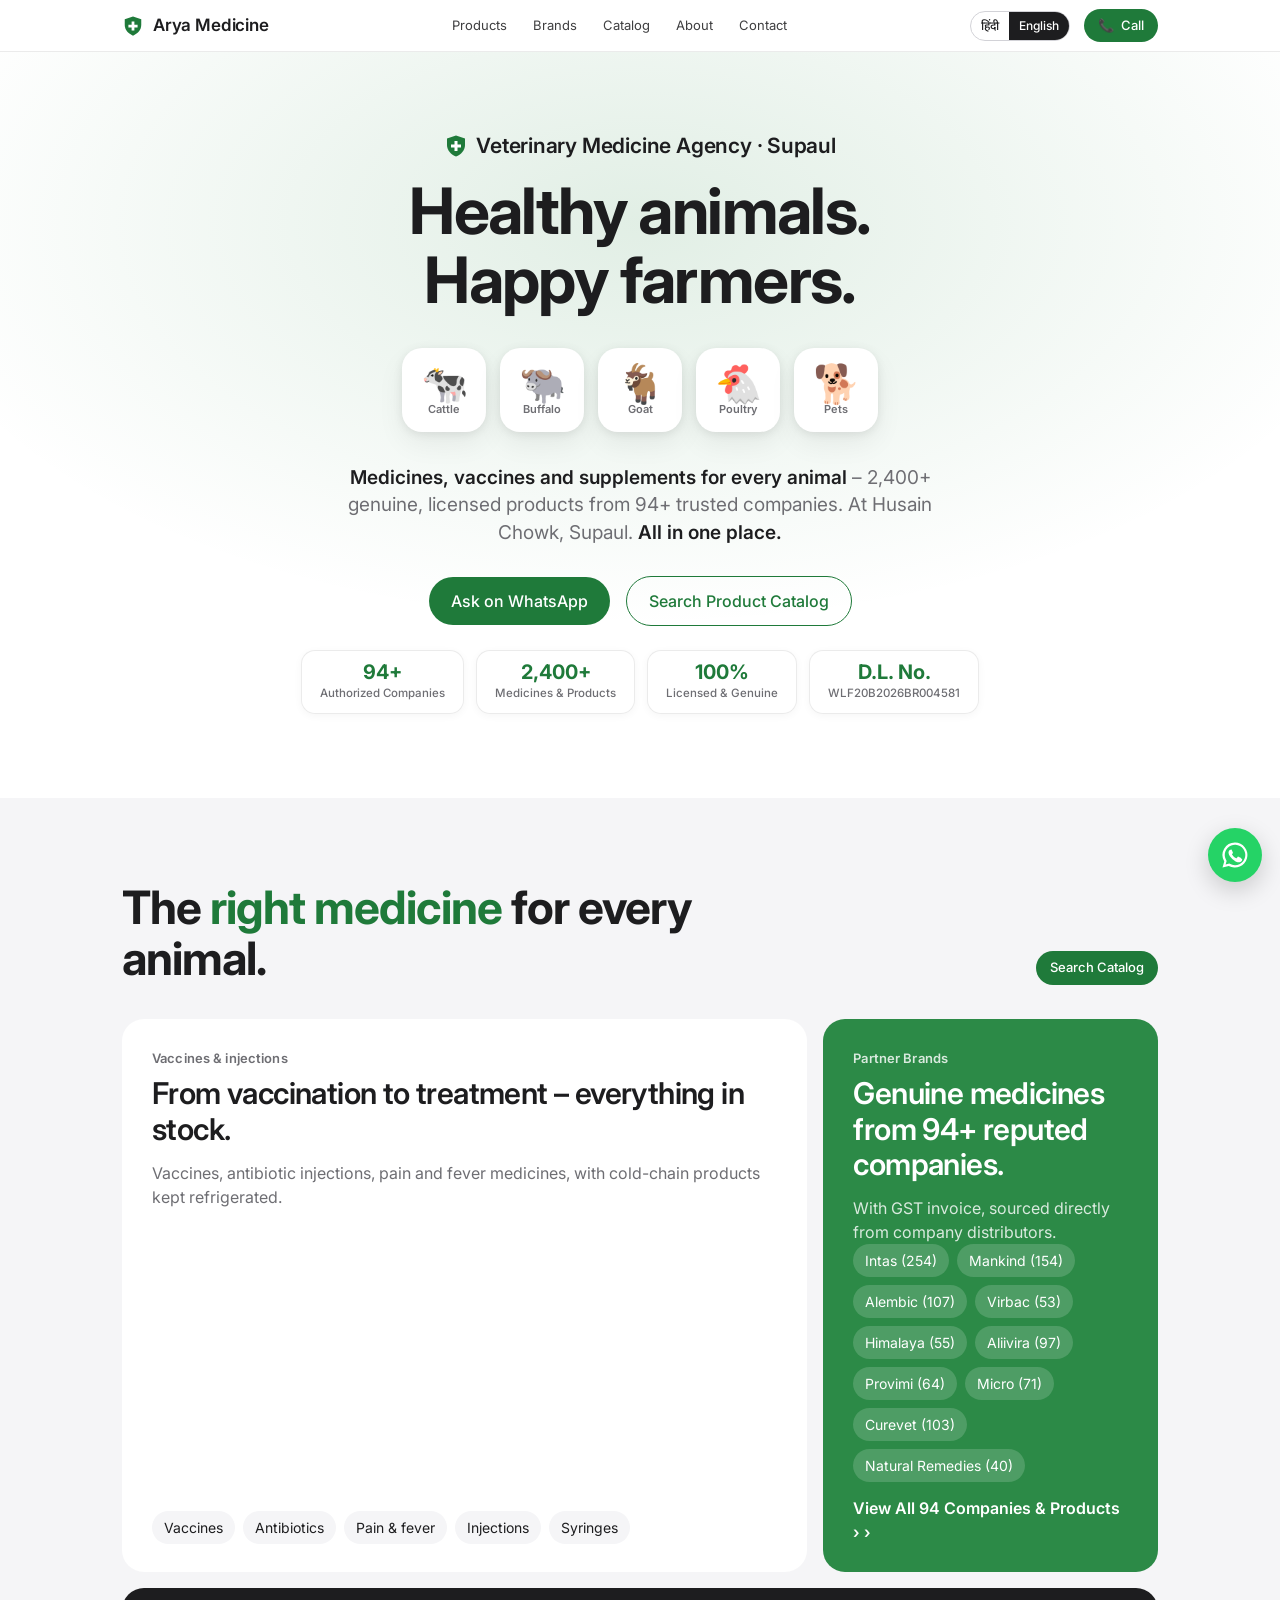
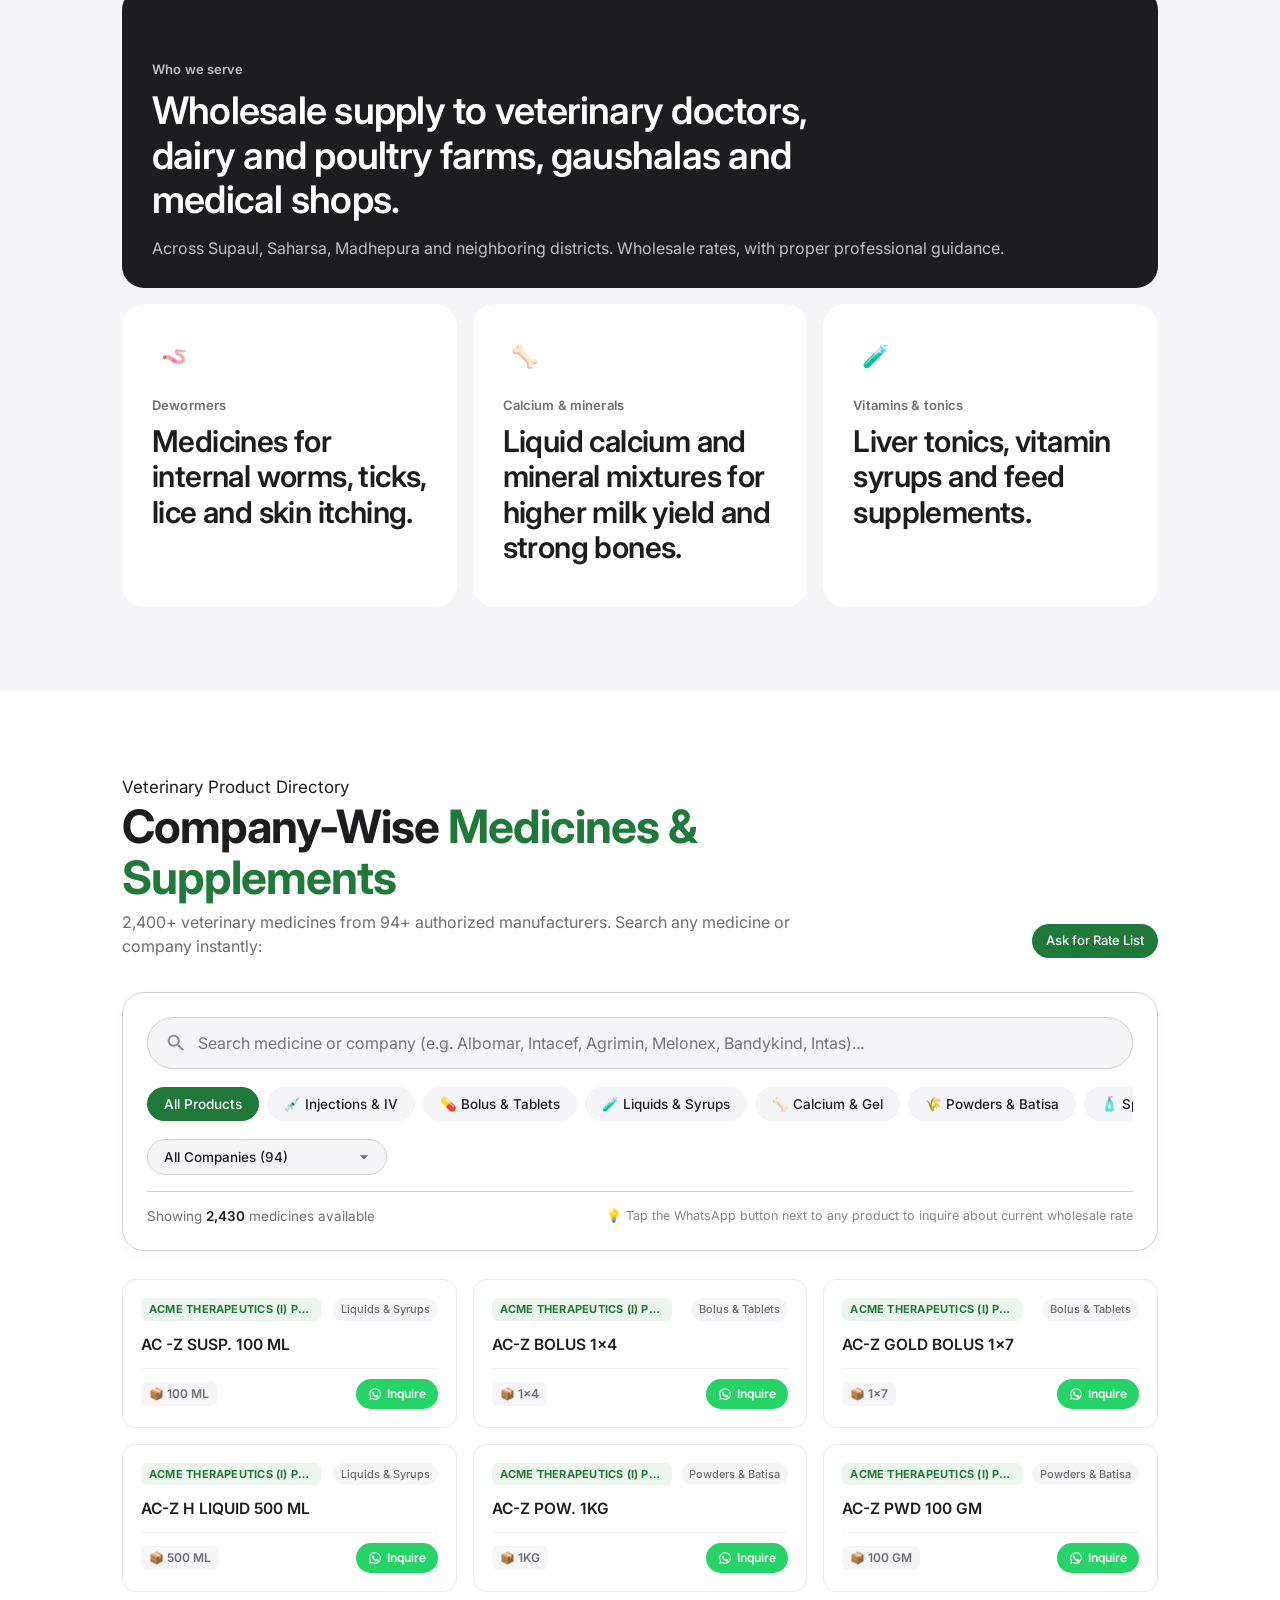
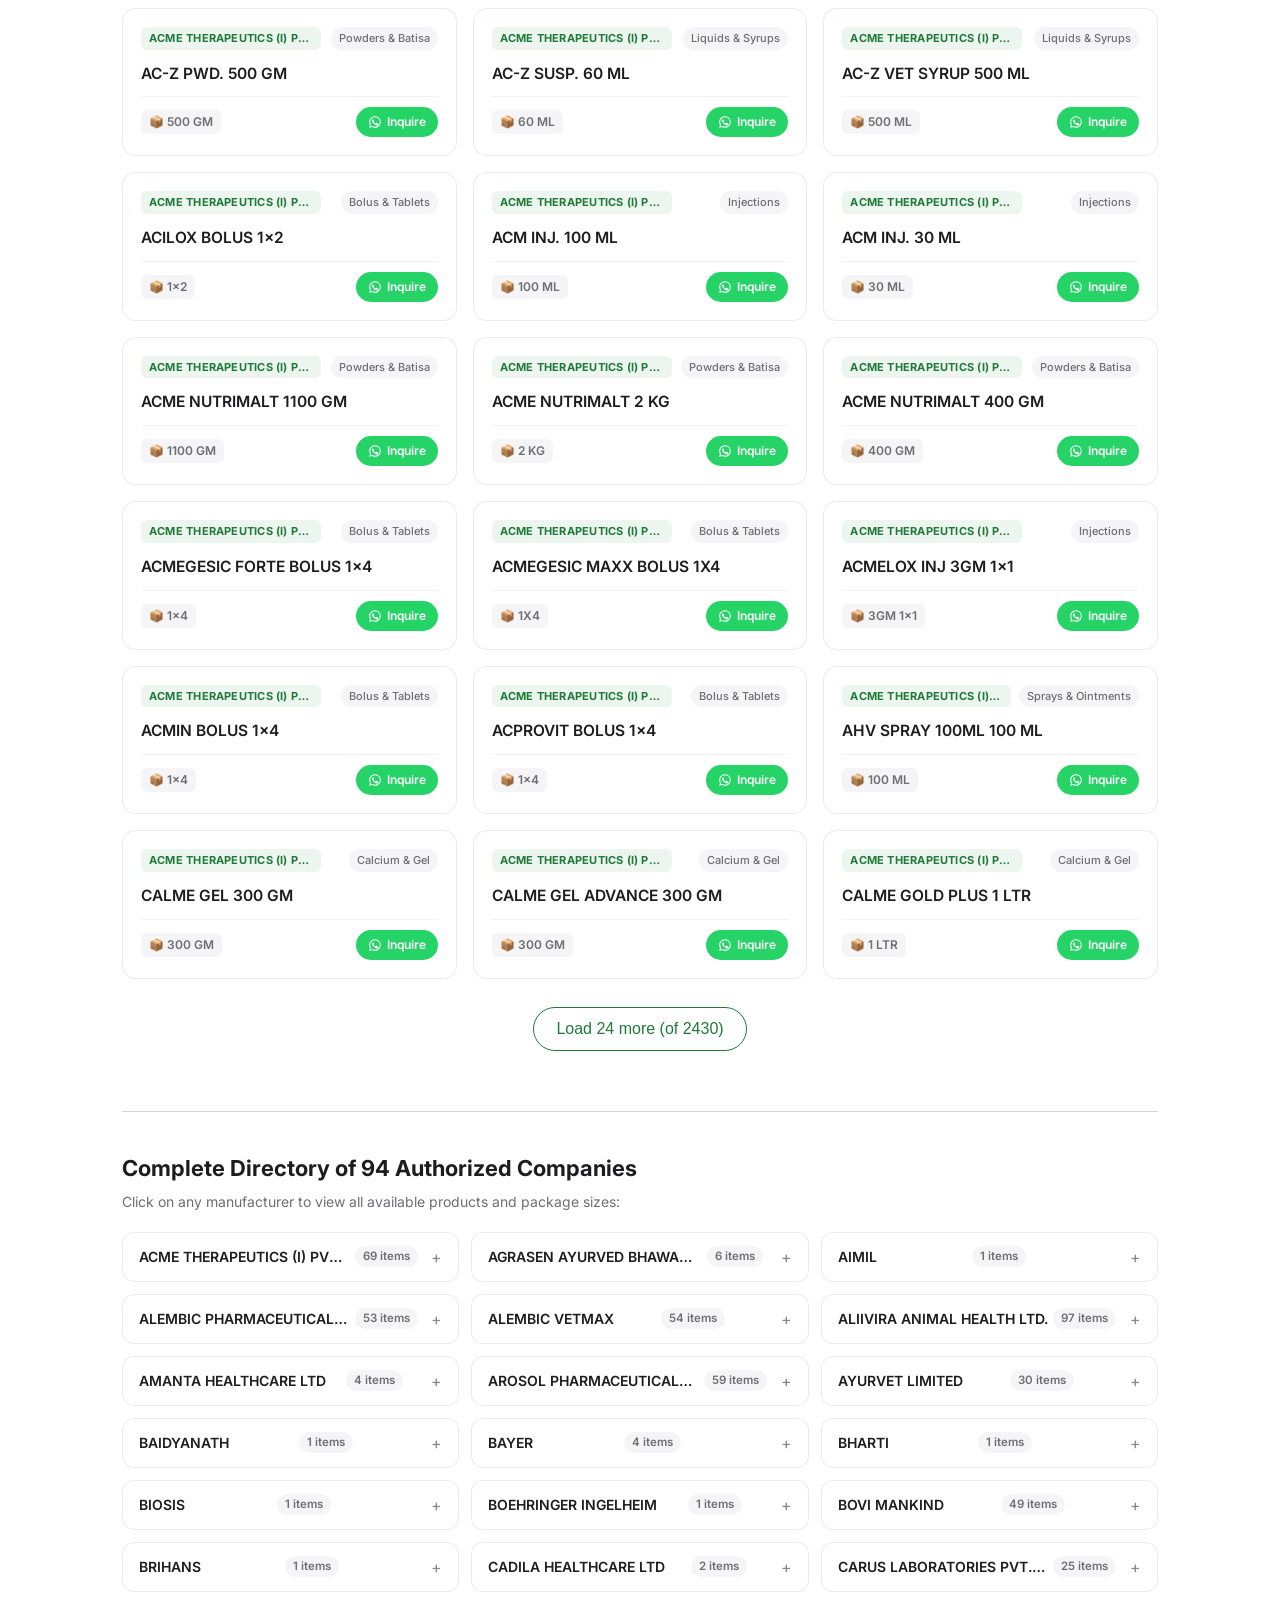
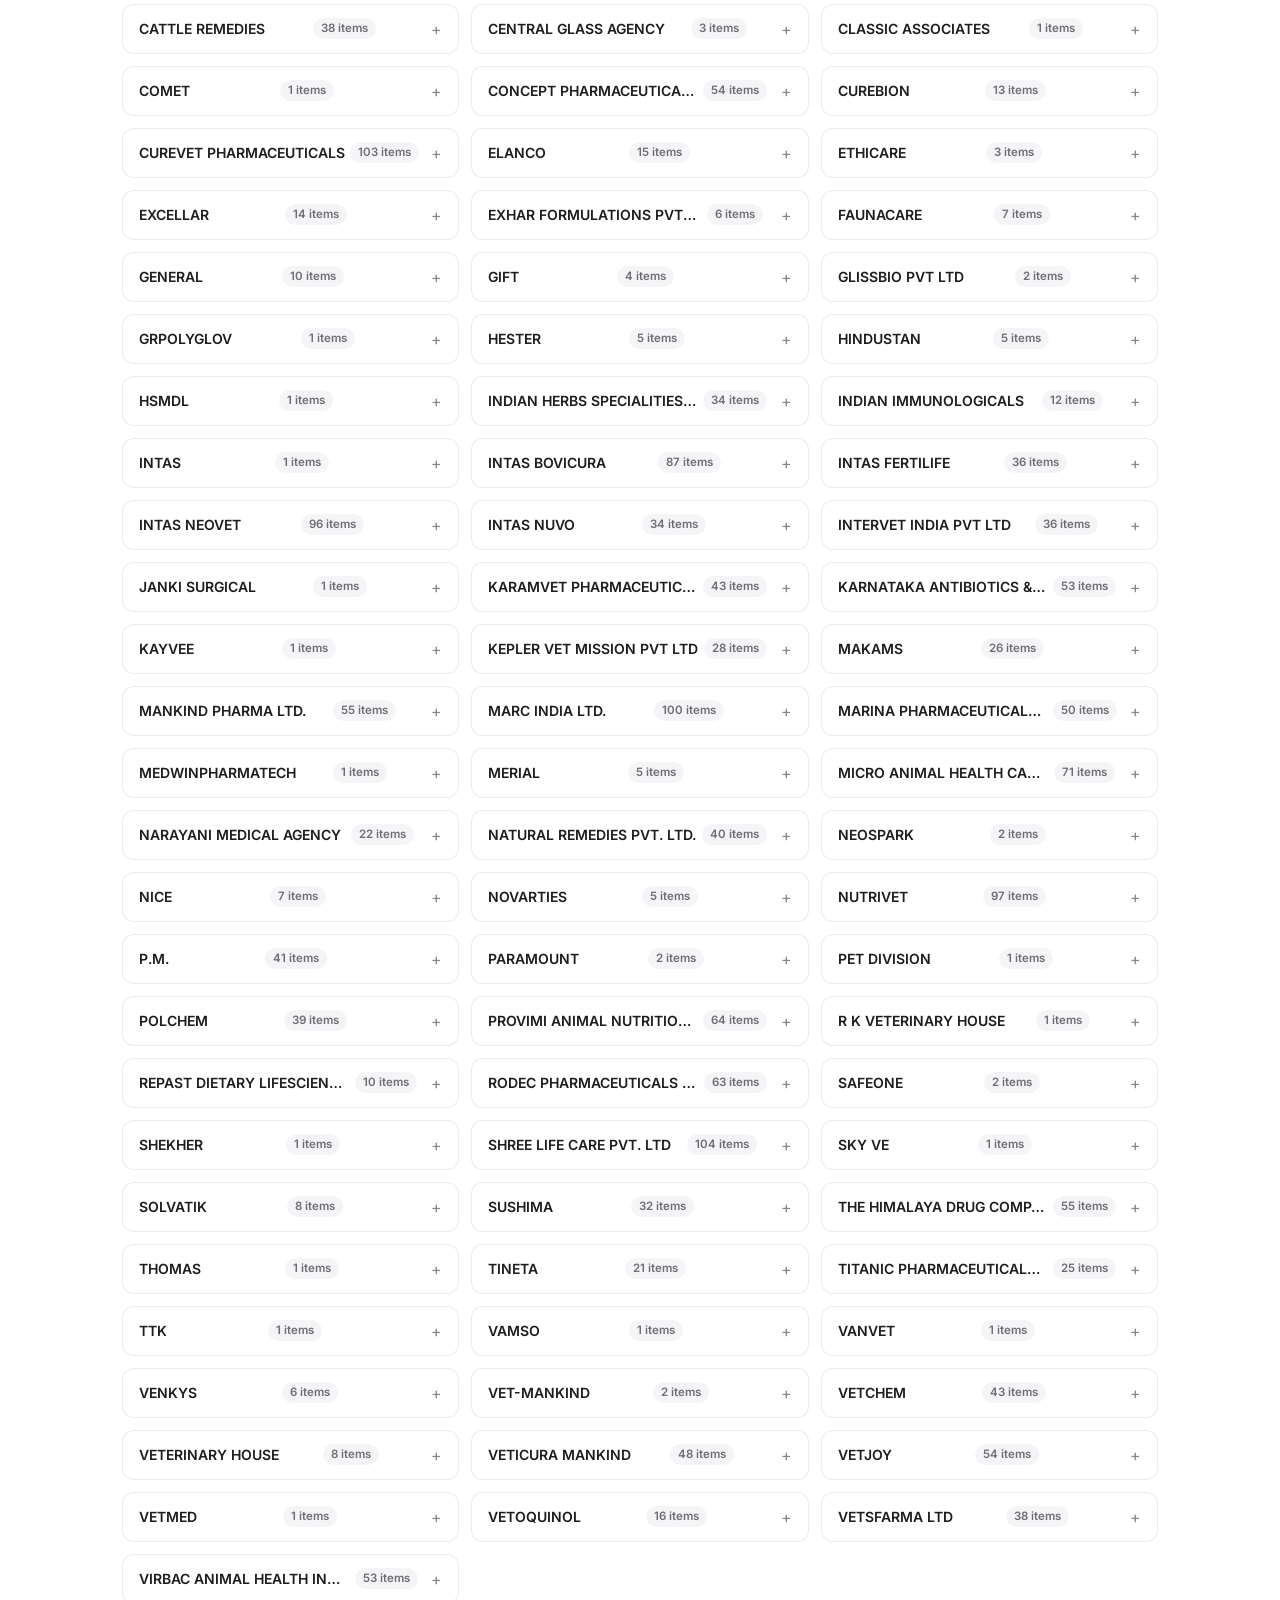
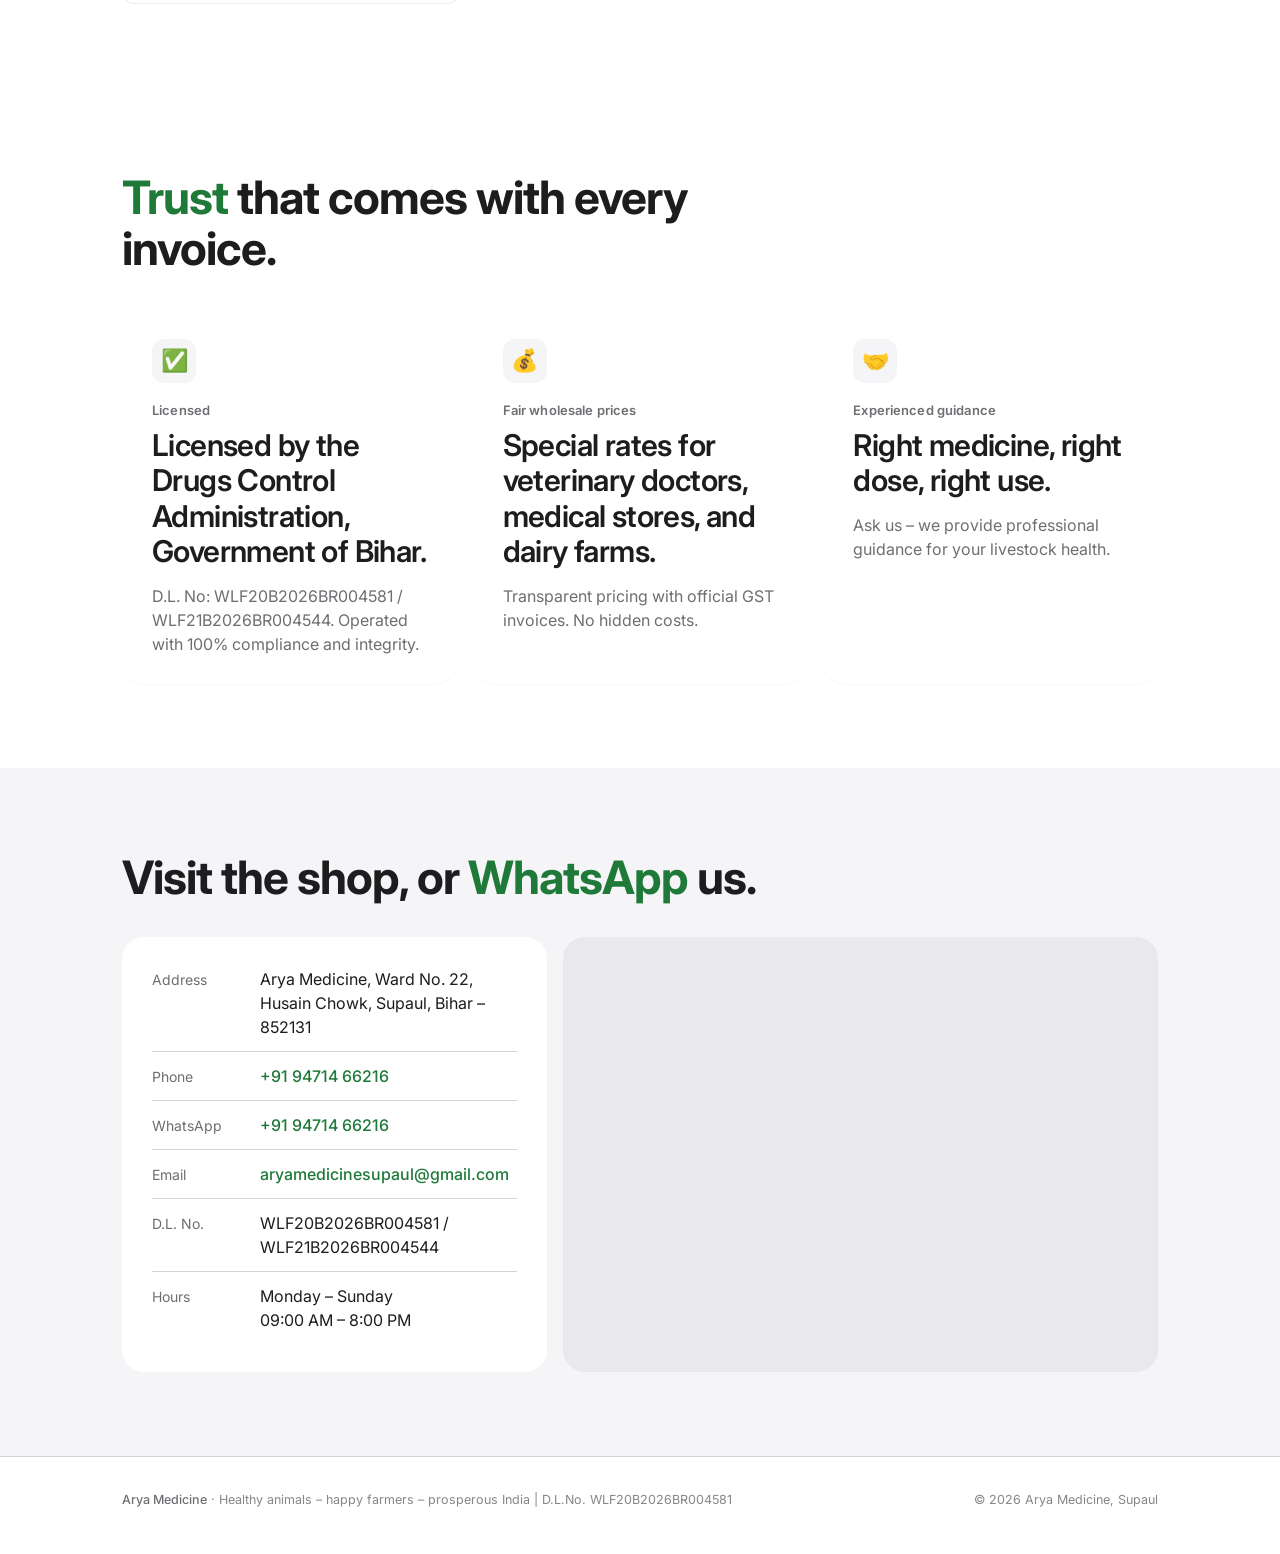
==== commit 60a19920: "feat: update veterinary catalog with 2,430 items across 94 companies, add live search, and enhance S" ====
--- a/en/index.html
+++ b/en/index.html
@@ -3,14 +3,15 @@
 <head>
 <meta charset="UTF-8">
 <meta name="viewport" content="width=device-width, initial-scale=1">
-<title>Arya Medicine – Veterinary Medicine Agency in Supaul, Bihar</title>
-<meta name="description" content="Arya Medicine, Husain Chowk, Supaul (Bihar) – licensed wholesale agency for cattle, buffalo, goat, poultry and pet medicines, vaccines, injections, vitamins and supplements. Trusted brands like Intas and Virbac.">
+<title>Arya Medicine – Veterinary Medicine Agency in Supaul, Bihar | 94+ Brands, 2400+ Products</title>
+<meta name="description" content="Arya Medicine, Husain Chowk, Supaul (Bihar) – licensed wholesale agency for 94+ leading companies (Intas, Virbac, Mankind, Himalaya, Alembic, Aliivira, Provimi) with 2,400+ veterinary medicines, vaccines, antibiotic injections, boluses, calcium and supplements. Drug Lic: WLF20B2026BR004581.">
+<meta name="keywords" content="Arya Medicine, veterinary medicine wholesale agency Supaul Bihar, veterinary medicine distributor, Intas veterinary medicine, Virbac Albomar Agrimin, Mankind Bandykind, Himalaya Himax Liv52, cattle medicine agency Bihar, veterinary injections bolus tonic">
 <link rel="canonical" href="https://aryamedicine.in/en/">
 <link rel="alternate" hreflang="hi" href="https://aryamedicine.in/">
 <link rel="alternate" hreflang="en" href="https://aryamedicine.in/en/">
 <link rel="alternate" hreflang="x-default" href="https://aryamedicine.in/">
-<meta property="og:title" content="Arya Medicine – Veterinary Medicine Agency, Supaul">
-<meta property="og:description" content="Licensed veterinary medicine wholesale agency in Supaul, Bihar. Medicines for cattle, buffalo, goat, poultry and pets.">
+<meta property="og:title" content="Arya Medicine – Veterinary Medicine Agency, Supaul | 94+ Brands">
+<meta property="og:description" content="Licensed wholesale agency in Supaul, Bihar for 94+ pharmaceutical companies with 2,400+ veterinary medicines. Injections, boluses, vaccines, and supplements.">
 <meta property="og:type" content="website">
 <meta property="og:url" content="https://aryamedicine.in/en/">
 <meta property="og:locale" content="en_IN">
@@ -24,13 +25,15 @@
 <script type="application/ld+json">
 {
   "@context": "https://schema.org",
-  "@type": ["WholesaleStore", "MedicalBusiness"],
+  "@type": ["WholesaleStore", "MedicalBusiness", "Pharmacy"],
   "@id": "https://aryamedicine.in/#business",
   "name": "Arya Medicine",
   "alternateName": "आर्या मेडिसिन",
-  "description": "Licensed veterinary medicine wholesale agency in Supaul, Bihar. Medicines, vaccines, dewormers, supplements for cattle, buffalo, goat, poultry and pets.",
-  "url": "https://aryamedicine.in/",
+  "description": "Licensed veterinary medicine wholesale agency in Supaul, Bihar. Authorized distributor for 94+ pharmaceutical companies with 2,400+ genuine veterinary medicines, vaccines, injections, boluses and nutritional supplements.",
+  "url": "https://aryamedicine.in/en/",
   "telephone": "+91-9471466216",
+  "email": "aryamedicinesupaul@gmail.com",
+  "identifier": "WLF20B2026BR004581/WLF21B2026BR004544",
   "address": {
     "@type": "PostalAddress",
     "streetAddress": "Ward No-22, Husain Chowk",
@@ -42,23 +45,46 @@
   "geo": { "@type": "GeoCoordinates", "latitude": 26.1260, "longitude": 86.6050 },
   "openingHoursSpecification": [{
     "@type": "OpeningHoursSpecification",
-    "dayOfWeek": ["Monday","Tuesday","Wednesday","Thursday","Friday","Saturday"],
+    "dayOfWeek": ["Monday","Tuesday","Wednesday","Thursday","Friday","Saturday","Sunday"],
     "opens": "09:00", "closes": "20:00"
   }],
   "areaServed": [
     { "@type": "AdministrativeArea", "name": "Supaul District, Bihar" },
+    { "@type": "AdministrativeArea", "name": "Saharsa District, Bihar" },
+    { "@type": "AdministrativeArea", "name": "Madhepura District, Bihar" },
+    { "@type": "AdministrativeArea", "name": "North Bihar" },
     { "@type": "City", "name": "Supaul" }
   ],
-  "knowsAbout": ["Veterinary medicines","Cattle medicines","Poultry medicines","Goat medicines","Pet medicines","Veterinary vaccines","Animal feed supplements"],
-  "brand": [{ "@type": "Brand", "name": "Intas" }, { "@type": "Brand", "name": "Virbac" }],
-  "sameAs": []
+  "knowsAbout": [
+    "Veterinary medicines wholesale",
+    "Cattle medicines and antibiotics",
+    "Veterinary injections and vaccines",
+    "Veterinary dewormers and liver tonics",
+    "Animal feed and calcium supplements",
+    "Intas Veterinary Medicines",
+    "Virbac Animal Health Products",
+    "Mankind Animal Health Products",
+    "Himalaya Veterinary Products"
+  ],
+  "brand": [{"@type": "Brand", "name": "Intas Pharmaceuticals"}, {"@type": "Brand", "name": "Virbac Animal Health India"}, {"@type": "Brand", "name": "Mankind Pharma (Bovi Mankind)"}, {"@type": "Brand", "name": "The Himalaya Drug Company"}, {"@type": "Brand", "name": "Alembic Pharmaceuticals (Vetmax)"}, {"@type": "Brand", "name": "Aliivira Animal Health Ltd."}, {"@type": "Brand", "name": "Provimi Animal Nutrition India"}, {"@type": "Brand", "name": "Micro Animal Health Care"}, {"@type": "Brand", "name": "Natural Remedies Pvt. Ltd."}, {"@type": "Brand", "name": "Indian Immunologicals"}, {"@type": "Brand", "name": "Intervet India (MSD Animal Health)"}, {"@type": "Brand", "name": "Curevet Pharmaceuticals"}, {"@type": "Brand", "name": "Marc India Ltd."}, {"@type": "Brand", "name": "Shree Life Care Pvt. Ltd."}, {"@type": "Brand", "name": "Nutrivet"}, {"@type": "Brand", "name": "Concept Pharmaceuticals"}, {"@type": "Brand", "name": "Karnataka Antibiotics & Pharmaceuticals"}, {"@type": "Brand", "name": "Ayurvet Limited"}, {"@type": "Brand", "name": "Bayer"}, {"@type": "Brand", "name": "Boehringer Ingelheim"}, {"@type": "Brand", "name": "Elanco"}],
+  "hasOfferCatalog": {
+    "@type": "OfferCatalog",
+    "name": "Arya Medicine Veterinary Product Catalog",
+    "itemListElement": [
+      { "@type": "OfferCatalog", "name": "Veterinary Injections & IV", "description": "Intacef, Melonex, Moxel, Bactivon, Tribivet, Tonophosphan" },
+      { "@type": "OfferCatalog", "name": "Veterinary Bolus & Tablets", "description": "Antibiotic, dewormer and pain relief boluses for cattle and buffalo" },
+      { "@type": "OfferCatalog", "name": "Veterinary Liquids & Syrups", "description": "Albomar, Bandykind, Liv.52, Brotone, uterine and digestive tonics" },
+      { "@type": "OfferCatalog", "name": "Calcium Gel & Mineral Supplements", "description": "Agrimin Forte, Ostovet, Calup, Calme Gel for milk yield" },
+      { "@type": "OfferCatalog", "name": "Sprays, Ointments & Topicals", "description": "Himax, M-Lorex, fly repellents, mastitis topical applications" }
+    ]
+  }
 }
 </script>
 </head>
 <body>
 <header class="nav"><div class="wrap">
   <a class="brand" href="./"><svg viewBox="0 0 48 48" aria-hidden="true"><path d="M24 3l18 6v13c0 11-8 19-18 23C14 41 6 33 6 22V9z" fill="#1f7a3a"/><path d="M21 14h6v7h7v6h-7v7h-6v-7h-7v-6h7z" fill="#fff"/></svg>Arya Medicine</a>
-  <nav class="links"><a href="#products">Products</a><a href="#brands">Brands</a><a href="#about">About</a><a href="#contact">Contact</a></nav>
+  <nav class="links"><a href="#products">Products</a><a href="#brands">Brands</a><a href="#catalog-section">Catalog</a><a href="#about">About</a><a href="#contact">Contact</a></nav>
   <div class="navr"><div class="lang" aria-label="Select language"><a href="../" hreflang="hi" lang="hi">हिंदी</a><span>English</span></div><a class="pill" href="tel:+919471466216">📞 <span>Call</span></a></div>
 </div></header>
 
@@ -68,28 +94,2987 @@
   <div class="tiles">
     <div class="tile">🐄<small>Cattle</small></div><div class="tile">🐃<small>Buffalo</small></div><div class="tile">🐐<small>Goat</small></div><div class="tile">🐔<small>Poultry</small></div><div class="tile">🐕<small>Pets</small></div>
   </div>
-  <p class="lead"><b>Medicines, vaccines and supplements for every animal</b> – genuine, licensed, from trusted brands. At Husain Chowk, Supaul. <b>All in one place.</b></p>
-  <div class="ctas"><a class="pill lg" href="https://wa.me/919471466216?text=Hello%2C%20I%20need%20information%20about%20veterinary%20medicines">Ask on WhatsApp</a><a class="tlink" href="#contact">Get directions</a></div>
+  <p class="lead"><b>Medicines, vaccines and supplements for every animal</b> – 2,400+ genuine, licensed products from 94+ trusted companies. At Husain Chowk, Supaul. <b>All in one place.</b></p>
+  <div class="ctas">
+    <a class="pill lg" href="https://wa.me/919471466216?text=Hello%2C%20I%20need%20information%20about%20veterinary%20medicines">Ask on WhatsApp</a>
+    <a class="pill lg ghost" href="#catalog-section">Search Product Catalog</a>
+  </div>
+  <div class="hero-stats">
+    <div class="hstat"><strong>94+</strong><span>Authorized Companies</span></div>
+    <div class="hstat"><strong>2,400+</strong><span>Medicines &amp; Products</span></div>
+    <div class="hstat"><strong>100%</strong><span>Licensed &amp; Genuine</span></div>
+    <div class="hstat"><strong>D.L. No.</strong><span>WLF20B2026BR004581</span></div>
+  </div>
 </div></section>
 
 <section class="sec alt" id="products"><div class="wrap">
-  <div class="shead"><h2>The <em>right medicine</em> for every animal.</h2><a class="pill" href="https://wa.me/919471466216">Ask about stock</a></div>
+  <div class="shead"><h2>The <em>right medicine</em> for every animal.</h2><a class="pill" href="#catalog-section">Search Catalog</a></div>
   <div class="bento">
     <div class="card c8"><div class="k">Vaccines &amp; injections</div><h3>From vaccination to treatment – everything in stock.</h3><p>Vaccines, antibiotic injections, pain and fever medicines, with cold-chain products kept refrigerated.</p><ul><li>Vaccines</li><li>Antibiotics</li><li>Pain &amp; fever</li><li>Injections</li><li>Syringes</li></ul></div>
-    <div class="card c4 green" id="brands"><div class="k">Brands</div><h3>Only genuine medicines from reputed companies.</h3><p>With invoice, sourced directly from authorised distributors.</p><ul><li>Intas</li><li>Virbac</li><li>Albomar</li><li>Intacef</li><li>Hepatone</li><li>Brotone</li><li>Tribivet</li><li>Calcivet</li></ul></div>
-    <div class="card c12 dark"><div class="k">Who we serve</div><h3>Wholesale supply to veterinary doctors, dairy and poultry farms, gaushalas and medical shops.</h3><p>Across Supaul and nearby districts. Wholesale rates, with proper guidance.</p></div>
-    <div class="card c4"><div class="ico">🪱</div><div class="k">Dewormers</div><h3>Medicines for worms, ticks and skin itching.</h3></div>
-    <div class="card c4"><div class="ico">🦴</div><div class="k">Calcium &amp; minerals</div><h3>For higher milk yield and stronger bones.</h3></div>
-    <div class="card c4"><div class="ico">🧪</div><div class="k">Vitamins &amp; tonics</div><h3>Liver tonics, vitamins and feed supplements.</h3></div>
+    <div class="card c4 green" id="brands"><div class="k">Partner Brands</div><h3>Genuine medicines from 94+ reputed companies.</h3><p>With GST invoice, sourced directly from company distributors.</p><ul><li>Intas (254)</li><li>Mankind (154)</li><li>Alembic (107)</li><li>Virbac (53)</li><li>Himalaya (55)</li><li>Aliivira (97)</li><li>Provimi (64)</li><li>Micro (71)</li><li>Curevet (103)</li><li>Natural Remedies (40)</li></ul><a class="tlink" href="#catalog-section" style="margin-top:14px;color:#fff;font-weight:600">View All 94 Companies &amp; Products ›</a></div>
+    <div class="card c12 dark"><div class="k">Who we serve</div><h3>Wholesale supply to veterinary doctors, dairy and poultry farms, gaushalas and medical shops.</h3><p>Across Supaul, Saharsa, Madhepura and neighboring districts. Wholesale rates, with proper professional guidance.</p></div>
+    <div class="card c4"><div class="ico">🪱</div><div class="k">Dewormers</div><h3>Medicines for internal worms, ticks, lice and skin itching.</h3></div>
+    <div class="card c4"><div class="ico">🦴</div><div class="k">Calcium &amp; minerals</div><h3>Liquid calcium and mineral mixtures for higher milk yield and strong bones.</h3></div>
+    <div class="card c4"><div class="ico">🧪</div><div class="k">Vitamins &amp; tonics</div><h3>Liver tonics, vitamin syrups and feed supplements.</h3></div>
   </div>
 </div></section>
+
+<section class="sec" id="catalog-section">
+  <div class="wrap">
+    <div class="shead">
+      <div>
+        <div class="k">Veterinary Product Directory</div>
+        <h2>Company-Wise <em>Medicines &amp; Supplements</em></h2>
+        <p class="sublead">2,400+ veterinary medicines from 94+ authorized manufacturers. Search any medicine or company instantly:</p>
+      </div>
+      <a class="pill" href="https://wa.me/919471466216?text=Hello%2C%20I%20would%20like%20to%20request%20the%20wholesale%20rate%20list">Ask for Rate List</a>
+    </div>
+    <div class="catalog-controls">
+      <div class="search-box">
+        <svg viewBox="0 0 24 24" class="s-ico" aria-hidden="true"><path d="M15.5 14h-.79l-.28-.27C15.41 12.59 16 11.11 16 9.5 16 5.91 13.09 3 9.5 3S3 5.91 3 9.5 5.91 16 9.5 16c1.61 0 3.09-.59 4.23-1.57l.27.28v.79l5 4.99L20.49 19l-4.99-5zm-6 0C7.01 14 5 11.99 5 9.5S7.01 5 9.5 5 14 7.01 14 9.5 11.99 14 9.5 14z"/></svg>
+        <input type="search" id="catalog-search" placeholder="Search medicine or company (e.g. Albomar, Intacef, Agrimin, Melonex, Bandykind, Intas)..." aria-label="Search medicine or company" autocomplete="off">
+        <button type="button" id="catalog-clear" class="clear-btn" aria-label="Clear search" style="display:none">&times;</button>
+      </div>
+      <div class="filter-row">
+        <div class="cat-filter-wrap" id="cat-filters">
+          <button type="button" class="filter-pill active" data-cat="all">All Products</button>
+          <button type="button" class="filter-pill" data-cat="inj">💉 Injections &amp; IV</button>
+          <button type="button" class="filter-pill" data-cat="bolus">💊 Bolus &amp; Tablets</button>
+          <button type="button" class="filter-pill" data-cat="liquid">🧪 Liquids &amp; Syrups</button>
+          <button type="button" class="filter-pill" data-cat="calcium">🦴 Calcium &amp; Gel</button>
+          <button type="button" class="filter-pill" data-cat="powder">🌾 Powders &amp; Batisa</button>
+          <button type="button" class="filter-pill" data-cat="topical">🧴 Sprays &amp; Ointments</button>
+        </div>
+        <div class="select-wrap">
+          <select id="company-filter" aria-label="Filter by company">
+            <option value="all">All Companies (94)</option>
+          </select>
+        </div>
+      </div>
+      <div class="catalog-meta-bar">
+        <div id="catalog-count">2,430 medicines available</div>
+        <div class="catalog-hint">💡 Tap the WhatsApp button next to any product to inquire about current wholesale rate</div>
+      </div>
+    </div>
+    <div class="catalog-grid" id="catalog-results"></div>
+    <div class="catalog-load-wrap"><button type="button" class="pill lg ghost" id="catalog-load-more" style="display:none">Load More Medicines</button></div>
+    <div class="comp-directory-sec" id="company-directory">
+      <div class="dir-head">
+        <h3>Complete Directory of 94 Authorized Companies</h3>
+        <p>Click on any manufacturer to view all available products and package sizes:</p>
+      </div>
+      <div class="comp-dir-grid">
+        <details class="comp-dir-card">
+          <summary><span class="c-title">ACME THERAPEUTICS (I) PVT LTD</span><span class="c-cnt">69 items</span></summary>
+          <ul class="c-list">
+            <li><span class="p-nm">AC -Z SUSP. 100 ML</span><span class="p-pk">100 ML</span></li>
+            <li><span class="p-nm">AC-Z BOLUS 1x4</span><span class="p-pk">1x4</span></li>
+            <li><span class="p-nm">AC-Z GOLD BOLUS 1x7</span><span class="p-pk">1x7</span></li>
+            <li><span class="p-nm">AC-Z H LIQUID 500 ML</span><span class="p-pk">500 ML</span></li>
+            <li><span class="p-nm">AC-Z POW. 1KG</span><span class="p-pk">1KG</span></li>
+            <li><span class="p-nm">AC-Z PWD 100 GM</span><span class="p-pk">100 GM</span></li>
+            <li><span class="p-nm">AC-Z PWD. 500 GM</span><span class="p-pk">500 GM</span></li>
+            <li><span class="p-nm">AC-Z SUSP. 60 ML</span><span class="p-pk">60 ML</span></li>
+            <li><span class="p-nm">AC-Z VET SYRUP 500 ML</span><span class="p-pk">500 ML</span></li>
+            <li><span class="p-nm">ACILOX BOLUS 1x2</span><span class="p-pk">1x2</span></li>
+            <li><span class="p-nm">ACM INJ. 100 ML</span><span class="p-pk">100 ML</span></li>
+            <li><span class="p-nm">ACM INJ. 30 ML</span><span class="p-pk">30 ML</span></li>
+            <li><span class="p-nm">ACME NUTRIMALT 1100 GM</span><span class="p-pk">1100 GM</span></li>
+            <li><span class="p-nm">ACME NUTRIMALT 2 KG</span><span class="p-pk">2 KG</span></li>
+            <li><span class="p-nm">ACME NUTRIMALT 400 GM</span><span class="p-pk">400 GM</span></li>
+            <li><span class="p-nm">ACMEGESIC FORTE BOLUS 1x4</span><span class="p-pk">1x4</span></li>
+            <li><span class="p-nm">ACMEGESIC MAXX BOLUS 1X4</span><span class="p-pk">1X4</span></li>
+            <li><span class="p-nm">ACMELOX INJ 3GM 1x1</span><span class="p-pk">3GM 1x1</span></li>
+            <li><span class="p-nm">ACMIN BOLUS 1x4</span><span class="p-pk">1x4</span></li>
+            <li><span class="p-nm">ACPROVIT BOLUS 1x4</span><span class="p-pk">1x4</span></li>
+            <li><span class="p-nm">AHV SPRAY 100ML 100 ML</span><span class="p-pk">100 ML</span></li>
+            <li><span class="p-nm">CALME GEL 300 GM</span><span class="p-pk">300 GM</span></li>
+            <li><span class="p-nm">CALME GEL ADVANCE 300 GM</span><span class="p-pk">300 GM</span></li>
+            <li><span class="p-nm">CALME GOLD PLUS 1 LTR</span><span class="p-pk">1 LTR</span></li>
+            <li><span class="p-nm">CALME POW. 1 KG</span><span class="p-pk">1 KG</span></li>
+            <li><span class="p-nm">ELMOX INJ. 3 GM</span><span class="p-pk">3 GM</span></li>
+            <li><span class="p-nm">END 30ML 1x1</span><span class="p-pk">30ML 1x1</span></li>
+            <li><span class="p-nm">END BOLUS 1500MG 1x2</span><span class="p-pk">1500MG 1x2</span></li>
+            <li><span class="p-nm">END BOLUS 3GM 1x1</span><span class="p-pk">3GM 1x1</span></li>
+            <li><span class="p-nm">END PLUS SUSP. 30 ML</span><span class="p-pk">30 ML</span></li>
+            <li><span class="p-nm">END PLUS SUSP. 90 ML</span><span class="p-pk">90 ML</span></li>
+            <li><span class="p-nm">END SUSP 1LT 1x1</span><span class="p-pk">1x1</span></li>
+            <li><span class="p-nm">END SUSP. 100 ML</span><span class="p-pk">100 ML</span></li>
+            <li><span class="p-nm">END SUSP. 60 ML</span><span class="p-pk">60 ML</span></li>
+            <li><span class="p-nm">ENDZIDE L SUSP. 100 ML</span><span class="p-pk">100 ML</span></li>
+            <li><span class="p-nm">ENDZIDE-DS SUSP. 100 ML</span><span class="p-pk">100 ML</span></li>
+            <li><span class="p-nm">ENDZIDE-L BOLUS 1x4</span><span class="p-pk">1x4</span></li>
+            <li><span class="p-nm">FENAMOL INJ 30ML 1x1</span><span class="p-pk">30ML 1x1</span></li>
+            <li><span class="p-nm">FENAMOL INJ. 100 ML</span><span class="p-pk">100 ML</span></li>
+            <li><span class="p-nm">FENAMOL PLUS INJ. 100 ML</span><span class="p-pk">100 ML</span></li>
+            <li><span class="p-nm">FLOXAMAC INJ. 100 ML</span><span class="p-pk">100 ML</span></li>
+            <li><span class="p-nm">HAPPY BATH SOAP 75 GM</span><span class="p-pk">75 GM</span></li>
+            <li><span class="p-nm">I TIN BOLUS 100 MG 1X6</span><span class="p-pk">100 MG 1X6</span></li>
+            <li><span class="p-nm">I TIN LA INJ. 50 ML</span><span class="p-pk">50 ML</span></li>
+            <li><span class="p-nm">JER CLEAR 1 LTR</span><span class="p-pk">1 LTR</span></li>
+            <li><span class="p-nm">JER CLEAR 500 ML</span><span class="p-pk">500 ML</span></li>
+            <li><span class="p-nm">L.B.PLUS 200 ML</span><span class="p-pk">200 ML</span></li>
+            <li><span class="p-nm">L.B.PLUS 500 ML</span><span class="p-pk">500 ML</span></li>
+            <li><span class="p-nm">LB VET PLUS 1 LTR</span><span class="p-pk">1 LTR</span></li>
+            <li><span class="p-nm">LB VET PLUS 250 ML</span><span class="p-pk">250 ML</span></li>
+            <li><span class="p-nm">LB VET PLUS 500 ML</span><span class="p-pk">500 ML</span></li>
+            <li><span class="p-nm">MECOPAC FORTE INJ. 10 ML</span><span class="p-pk">10 ML</span></li>
+            <li><span class="p-nm">MECOPAC FORTE INJ. 30 ML</span><span class="p-pk">30 ML</span></li>
+            <li><span class="p-nm">MECOPAC VET SYP 500 ML</span><span class="p-pk">500 ML</span></li>
+            <li><span class="p-nm">MECOPEC VET SYP 200 ML</span><span class="p-pk">200 ML</span></li>
+            <li><span class="p-nm">OXYMAC BOLUS 1x4</span><span class="p-pk">1x4</span></li>
+            <li><span class="p-nm">PHOSPEN INJ. 30 ML</span><span class="p-pk">30 ML</span></li>
+            <li><span class="p-nm">TAXEF IINJ 3GM 1x1</span><span class="p-pk">3GM 1x1</span></li>
+            <li><span class="p-nm">TEAT -CLEAR 6X50GM</span><span class="p-pk">50GM</span></li>
+            <li><span class="p-nm">VETAFLOX TZ BOLUS 1x2</span><span class="p-pk">1x2</span></li>
+            <li><span class="p-nm">XONEXEF INJ 2 GM</span><span class="p-pk">2 GM</span></li>
+            <li><span class="p-nm">XONEXEF INJ. 250 MG</span><span class="p-pk">250 MG</span></li>
+            <li><span class="p-nm">XONEXEF INJ. 3 GM</span><span class="p-pk">3 GM</span></li>
+            <li><span class="p-nm">XONEXEF INJ. 500 MG</span><span class="p-pk">500 MG</span></li>
+            <li><span class="p-nm">XONEXEF S 4.5 GM</span><span class="p-pk">4.5 GM</span></li>
+            <li><span class="p-nm">XONEXEF TAZO INJ. 3.375 GM</span><span class="p-pk">3.375 GM</span></li>
+            <li><span class="p-nm">XONEXEF TAZO INJ. 562.5 MG</span><span class="p-pk">562.5 MG</span></li>
+            <li><span class="p-nm">XONEXEF-S INJ. 3 GM</span><span class="p-pk">3 GM</span></li>
+            <li><span class="p-nm">XONEXEF-S INJ. 750 MG</span><span class="p-pk">750 MG</span></li>
+          </ul>
+        </details>
+        <details class="comp-dir-card">
+          <summary><span class="c-title">AGRASEN AYURVED BHAWAN PVT LTD</span><span class="c-cnt">6 items</span></summary>
+          <ul class="c-list">
+            <li><span class="p-nm">GARVAPAL CHURN 200 GM</span><span class="p-pk">200 GM</span></li>
+            <li><span class="p-nm">HEALTHZYME DX STRONG 500 GM</span><span class="p-pk">500 GM</span></li>
+            <li><span class="p-nm">HERVIT BATISA 1 KG</span><span class="p-pk">1 KG</span></li>
+            <li><span class="p-nm">HERVIT BATISA 400 GM</span><span class="p-pk">400 GM</span></li>
+            <li><span class="p-nm">KAYA KANCHAN</span><span class="p-pk">PCS</span></li>
+            <li><span class="p-nm">PASHU RAKSHA 300 GM</span><span class="p-pk">300 GM</span></li>
+          </ul>
+        </details>
+        <details class="comp-dir-card">
+          <summary><span class="c-title">AIMIL</span><span class="c-cnt">1 items</span></summary>
+          <ul class="c-list">
+            <li><span class="p-nm">ZIM ZIM ZO 15 GM</span><span class="p-pk">15 GM</span></li>
+          </ul>
+        </details>
+        <details class="comp-dir-card">
+          <summary><span class="c-title">ALEMBIC PHARMACEUTICALS LTD</span><span class="c-cnt">53 items</span></summary>
+          <ul class="c-list">
+            <li><span class="p-nm">ALVITE M CHELATED 1 KG</span><span class="p-pk">1 KG</span></li>
+            <li><span class="p-nm">ALVITE M CHELATED 5 KG</span><span class="p-pk">5 KG</span></li>
+            <li><span class="p-nm">ALVITE-M CHELATED 25 KG</span><span class="p-pk">25 KG</span></li>
+            <li><span class="p-nm">ASCAL FS 500 ML</span><span class="p-pk">500 ML</span></li>
+            <li><span class="p-nm">ASCAL GOLD 1 LTR</span><span class="p-pk">1 LTR</span></li>
+            <li><span class="p-nm">ASCAL GOLD 10 LTR</span><span class="p-pk">10 LTR</span></li>
+            <li><span class="p-nm">ASCAL GOLD 2 LTR</span><span class="p-pk">2 LTR</span></li>
+            <li><span class="p-nm">ASCAL GOLD 25LT 25 LTR</span><span class="p-pk">25 LTR</span></li>
+            <li><span class="p-nm">ASCAL GOLD 5 LTR</span><span class="p-pk">5 LTR</span></li>
+            <li><span class="p-nm">ASCAL GOLD CHELATED 20 LTR</span><span class="p-pk">20 LTR</span></li>
+            <li><span class="p-nm">BACIPEN INJ. 2 GM</span><span class="p-pk">2 GM</span></li>
+            <li><span class="p-nm">BACIPEN INJ. 2.5 GM</span><span class="p-pk">2.5 GM</span></li>
+            <li><span class="p-nm">C4 ALL INJ. 500 MG</span><span class="p-pk">500 MG</span></li>
+            <li><span class="p-nm">C4 ALL TAZO INJ. 562.5 MG</span><span class="p-pk">562.5 MG</span></li>
+            <li><span class="p-nm">C4ALL INJ. 100 MG</span><span class="p-pk">100 MG</span></li>
+            <li><span class="p-nm">C4ALL INJ. 300 MG</span><span class="p-pk">300 MG</span></li>
+            <li><span class="p-nm">CLOSAL 40 ML 1x1</span><span class="p-pk">40 ML 1x1</span></li>
+            <li><span class="p-nm">ENROX INJ 15ML 15 ML</span><span class="p-pk">15 ML</span></li>
+            <li><span class="p-nm">ENROX INJ. 100 ML</span><span class="p-pk">100 ML</span></li>
+            <li><span class="p-nm">ENROX LA INJ 30 ML</span><span class="p-pk">30 ML</span></li>
+            <li><span class="p-nm">ENROX LA INJ. 100 ML</span><span class="p-pk">100 ML</span></li>
+            <li><span class="p-nm">ESTROFIT 7S BOLUS 7 BOLUS</span><span class="p-pk">7 BOLUS</span></li>
+            <li><span class="p-nm">MEGLUGESIC INJ 100 ML</span><span class="p-pk">100 ML</span></li>
+            <li><span class="p-nm">MEGLUGESIC INJ 20 ML</span><span class="p-pk">20 ML</span></li>
+            <li><span class="p-nm">MEGLUGESIC S BOLUS 1X2</span><span class="p-pk">1X2</span></li>
+            <li><span class="p-nm">MELAMBIC -P INJ. 100 ML</span><span class="p-pk">100 ML</span></li>
+            <li><span class="p-nm">MELAMBIC INJ. 100 ML</span><span class="p-pk">100 ML</span></li>
+            <li><span class="p-nm">MELAMBIC P BOLUS 1x4</span><span class="p-pk">1x4</span></li>
+            <li><span class="p-nm">MINTHAL BOLUS 200MG 1X6</span><span class="p-pk">200MG 1X6</span></li>
+            <li><span class="p-nm">MINTHAL BOLUS 600MG 1x4</span><span class="p-pk">600MG 1x4</span></li>
+            <li><span class="p-nm">MORAL INJ 30 ML</span><span class="p-pk">30 ML</span></li>
+            <li><span class="p-nm">MOXEL 2.5 GM 2.5 GM</span><span class="p-pk">2.5 GM</span></li>
+            <li><span class="p-nm">MOXEL 4GM 4 GM</span><span class="p-pk">4 GM</span></li>
+            <li><span class="p-nm">MOXEL BOLUS 1X2</span><span class="p-pk">1X2</span></li>
+            <li><span class="p-nm">MOXEL FORT 300MG 300 MG</span><span class="p-pk">300 MG</span></li>
+            <li><span class="p-nm">MOXEL FORT 4500MG INJ 4500 MG</span><span class="p-pk">4500 MG</span></li>
+            <li><span class="p-nm">MOXEL FORTE 3 GM</span><span class="p-pk">3 GM</span></li>
+            <li><span class="p-nm">MOXEL INJ. 3 GM</span><span class="p-pk">3 GM</span></li>
+            <li><span class="p-nm">PARTUNAL POWDER 1 KG</span><span class="p-pk">1 KG</span></li>
+            <li><span class="p-nm">PERUMADI 250 ML</span><span class="p-pk">250 ML</span></li>
+            <li><span class="p-nm">PERUMADI LIQUID 500 ML</span><span class="p-pk">500 ML</span></li>
+            <li><span class="p-nm">PORON 50 ML</span><span class="p-pk">50 ML</span></li>
+            <li><span class="p-nm">PORON PLUS 50 ML</span><span class="p-pk">50 ML</span></li>
+            <li><span class="p-nm">PORON SOLUTION 30 ML</span><span class="p-pk">30 ML</span></li>
+            <li><span class="p-nm">RUMEN FS BOLUS 1x4</span><span class="p-pk">1x4</span></li>
+            <li><span class="p-nm">RUMEN FS POWDER 100 GM</span><span class="p-pk">100 GM</span></li>
+            <li><span class="p-nm">RUMIGEST POWDER 125 GM</span><span class="p-pk">125 GM</span></li>
+            <li><span class="p-nm">SHARKOFERROL 1 KG</span><span class="p-pk">1 KG</span></li>
+            <li><span class="p-nm">SHARKOFERROL 2.5 KG</span><span class="p-pk">2.5 KG</span></li>
+            <li><span class="p-nm">SHARKOFERROL 450 GM</span><span class="p-pk">450 GM</span></li>
+            <li><span class="p-nm">SHARKOFERROL PET 200GM 200 GM</span><span class="p-pk">200 GM</span></li>
+            <li><span class="p-nm">TIKOUT SOAP 150 GM</span><span class="p-pk">150 GM</span></li>
+            <li><span class="p-nm">TIKOUT SOAP 75 GM</span><span class="p-pk">75 GM</span></li>
+          </ul>
+        </details>
+        <details class="comp-dir-card">
+          <summary><span class="c-title">ALEMBIC VETMAX</span><span class="c-cnt">54 items</span></summary>
+          <ul class="c-list">
+            <li><span class="p-nm">ALD STENOL INJ 2 ML</span><span class="p-pk">2 ML</span></li>
+            <li><span class="p-nm">ALETOL BOLUS 1X4</span><span class="p-pk">1X4</span></li>
+            <li><span class="p-nm">ALETOL DS INJ 100 ML</span><span class="p-pk">100 ML</span></li>
+            <li><span class="p-nm">ALETOL DS INJ 20 ML</span><span class="p-pk">20 ML</span></li>
+            <li><span class="p-nm">ALMIZOL WS SPRAY 250 ML</span><span class="p-pk">250 ML</span></li>
+            <li><span class="p-nm">ALMIZOLE SKIN LOTION 100 ML</span><span class="p-pk">100 ML</span></li>
+            <li><span class="p-nm">ALMIZOLE SKIN LOTION 50 ML</span><span class="p-pk">50 ML</span></li>
+            <li><span class="p-nm">ALMIZOLE WS SPRAY 100 ML</span><span class="p-pk">100 ML</span></li>
+            <li><span class="p-nm">ASCAL GEL 500 ML</span><span class="p-pk">500 ML</span></li>
+            <li><span class="p-nm">ASCAL GEL ADVANCE 500ML</span><span class="p-pk">500ML</span></li>
+            <li><span class="p-nm">BIVINAL PLUS INJ 100 ML</span><span class="p-pk">100 ML</span></li>
+            <li><span class="p-nm">BIVINAL PLUS INJ 30 ML</span><span class="p-pk">30 ML</span></li>
+            <li><span class="p-nm">DEXAFLOX EYE DROP 10 ML</span><span class="p-pk">10 ML</span></li>
+            <li><span class="p-nm">GYNATROP INJ 2.5 ML</span><span class="p-pk">2.5 ML</span></li>
+            <li><span class="p-nm">GYNATROP INJ. 5 ML</span><span class="p-pk">5 ML</span></li>
+            <li><span class="p-nm">KETOP VET 100 ML</span><span class="p-pk">100 ML</span></li>
+            <li><span class="p-nm">KETOP VET 15 ML</span><span class="p-pk">15 ML</span></li>
+            <li><span class="p-nm">KHURAK 5 KG</span><span class="p-pk">5 KG</span></li>
+            <li><span class="p-nm">KHURAK 15 KG</span><span class="p-pk">15 KG</span></li>
+            <li><span class="p-nm">KHURAK 300 GM</span><span class="p-pk">300 GM</span></li>
+            <li><span class="p-nm">KHURAK PWD. 1.5 KG</span><span class="p-pk">1.5 KG</span></li>
+            <li><span class="p-nm">M -CEFT INJ 1.5 GM</span><span class="p-pk">1.5 GM</span></li>
+            <li><span class="p-nm">M-CEFT 2.5 GM</span><span class="p-pk">2.5 GM</span></li>
+            <li><span class="p-nm">M-CEFT 3 GM</span><span class="p-pk">3 GM</span></li>
+            <li><span class="p-nm">M-CEFT TAZO INJ. 2.81GM</span><span class="p-pk">2.81GM</span></li>
+            <li><span class="p-nm">M-CEFT+TAZO 3.375 GM</span><span class="p-pk">3.375 GM</span></li>
+            <li><span class="p-nm">MAMAL AZ 5 GM</span><span class="p-pk">5 GM</span></li>
+            <li><span class="p-nm">MAMMAL -LC OINTMENT 5 GM</span><span class="p-pk">5 GM</span></li>
+            <li><span class="p-nm">MECTIN INJ 100 ML</span><span class="p-pk">100 ML</span></li>
+            <li><span class="p-nm">MECTIN INJ 1 ML</span><span class="p-pk">1 ML</span></li>
+            <li><span class="p-nm">MECTIN TAB 10MG 10 TAB</span><span class="p-pk">10 TAB</span></li>
+            <li><span class="p-nm">POSTERITY INJ. 3 ML</span><span class="p-pk">3 ML</span></li>
+            <li><span class="p-nm">RALEMBIC D INJ. 1 LTR</span><span class="p-pk">1 LTR</span></li>
+            <li><span class="p-nm">RALEMBIC INJ. 1 LTR</span><span class="p-pk">1 LTR</span></li>
+            <li><span class="p-nm">RALEMBIC IV INJ 3 LTR</span><span class="p-pk">3 LTR</span></li>
+            <li><span class="p-nm">SALEMBIC D IV 3 LTR</span><span class="p-pk">3 LTR</span></li>
+            <li><span class="p-nm">SALEMBIC INJ. 1 LTR</span><span class="p-pk">1 LTR</span></li>
+            <li><span class="p-nm">SALEMBIC IV INJ. 3 LTR</span><span class="p-pk">3 LTR</span></li>
+            <li><span class="p-nm">SURRAL 250 MG</span><span class="p-pk">250 MG</span></li>
+            <li><span class="p-nm">THAMINAL 2 ML</span><span class="p-pk">2 ML</span></li>
+            <li><span class="p-nm">THAMINAL F 30 ML</span><span class="p-pk">30 ML</span></li>
+            <li><span class="p-nm">THAMINAL INJ. 20 ML</span><span class="p-pk">20 ML</span></li>
+            <li><span class="p-nm">TISHUHEAL TAB 1X6</span><span class="p-pk">1X6</span></li>
+            <li><span class="p-nm">VETCORT INJ 10 ML</span><span class="p-pk">10 ML</span></li>
+            <li><span class="p-nm">VETCORT INJ 30 ML</span><span class="p-pk">30 ML</span></li>
+            <li><span class="p-nm">X-CEFT-TAZO 1.125 GM</span><span class="p-pk">1.125 GM</span></li>
+            <li><span class="p-nm">XCEFT 1 GM</span><span class="p-pk">1 GM</span></li>
+            <li><span class="p-nm">XCEFT 250 MG</span><span class="p-pk">250 MG</span></li>
+            <li><span class="p-nm">XCEFT 500 MG</span><span class="p-pk">500 MG</span></li>
+            <li><span class="p-nm">XCEFT-TAZO INJ. 562.5 MG</span><span class="p-pk">562.5 MG</span></li>
+            <li><span class="p-nm">XPLENTA 1 LTR</span><span class="p-pk">1 LTR</span></li>
+            <li><span class="p-nm">XPLENTA 500 ML</span><span class="p-pk">500 ML</span></li>
+            <li><span class="p-nm">ZEET 100 ML</span><span class="p-pk">100 ML</span></li>
+            <li><span class="p-nm">ZEET 30 ML</span><span class="p-pk">30 ML</span></li>
+          </ul>
+        </details>
+        <details class="comp-dir-card">
+          <summary><span class="c-title">ALIIVIRA ANIMAL HEALTH LTD.</span><span class="c-cnt">97 items</span></summary>
+          <ul class="c-list">
+            <li><span class="p-nm">CASPHODIL GOLD 5 LTR</span><span class="p-pk">5 LTR</span></li>
+            <li><span class="p-nm">ENROSEC INJ 100 ML</span><span class="p-pk">100 ML</span></li>
+            <li><span class="p-nm">RUMITRAZ SOAP 150 GM</span><span class="p-pk">150 GM</span></li>
+            <li><span class="p-nm">SELVO BH 500 ML</span><span class="p-pk">500 ML</span></li>
+            <li><span class="p-nm">ANIMAL HEALTH LTD</span></li>
+            <li><span class="p-nm">ALIV-FORTE 1 LTR</span><span class="p-pk">1 LTR</span></li>
+            <li><span class="p-nm">ALIV-FORTE 500 ML</span><span class="p-pk">500 ML</span></li>
+            <li><span class="p-nm">ALVICAL GOLD DS 1 LIT 1x1</span><span class="p-pk">1x1</span></li>
+            <li><span class="p-nm">ALVICAL GOLD DS 5 LIT. 1x1</span><span class="p-pk">1x1</span></li>
+            <li><span class="p-nm">ALVIDIN 5GM BOLUS 1x4</span><span class="p-pk">1x4</span></li>
+            <li><span class="p-nm">ALVIFEN 3GM 1x1</span><span class="p-pk">3GM 1x1</span></li>
+            <li><span class="p-nm">ALVIFEN PLUS 1X1</span><span class="p-pk">1X1</span></li>
+            <li><span class="p-nm">ALVIMYCIN SPRAY 100 ML</span><span class="p-pk">100 ML</span></li>
+            <li><span class="p-nm">ALVIPHOS INJ. 100 ML</span><span class="p-pk">100 ML</span></li>
+            <li><span class="p-nm">ALVIPHOS INJ. 30 ML</span><span class="p-pk">30 ML</span></li>
+            <li><span class="p-nm">BAFARIN 200 GM</span><span class="p-pk">200 GM</span></li>
+            <li><span class="p-nm">BANFAS SUSP. 1 LIT. 1x1</span><span class="p-pk">1x1</span></li>
+            <li><span class="p-nm">BANFAS SUSP. 90 ML 1x1</span><span class="p-pk">90 ML 1x1</span></li>
+            <li><span class="p-nm">BANMINTH FORTE BOLUS 1x4</span><span class="p-pk">1x4</span></li>
+            <li><span class="p-nm">BANMINTH TABLETS 1X10</span><span class="p-pk">1X10</span></li>
+            <li><span class="p-nm">BIOBOOST BOLUS 24x4</span><span class="p-pk">24x4</span></li>
+            <li><span class="p-nm">BIOBOOST GEL 300GM</span><span class="p-pk">300GM</span></li>
+            <li><span class="p-nm">BIOBOOST GOLD ORAL 1 LTR</span><span class="p-pk">1 LTR</span></li>
+            <li><span class="p-nm">BIOBOOST GOLD ORAL 2 LTR.</span></li>
+            <li><span class="p-nm">BIOBOOST POWER 20GM 1x1</span><span class="p-pk">20GM 1x1</span></li>
+            <li><span class="p-nm">BIOBOOST PRO BOLUS 1X5</span><span class="p-pk">1X5</span></li>
+            <li><span class="p-nm">BIOBOOST PWD. 1 KG</span><span class="p-pk">1 KG</span></li>
+            <li><span class="p-nm">BOVITOP-CZS 1 LTR</span><span class="p-pk">1 LTR</span></li>
+            <li><span class="p-nm">BOVITOP-CZS 100 ML</span><span class="p-pk">100 ML</span></li>
+            <li><span class="p-nm">BOVITOP-CZS 250 ML</span><span class="p-pk">250 ML</span></li>
+            <li><span class="p-nm">BOVITOP-CZS 500 ML</span><span class="p-pk">500 ML</span></li>
+            <li><span class="p-nm">BUPALET INJ 30 ML 1x1</span><span class="p-pk">30 ML 1x1</span></li>
+            <li><span class="p-nm">CALJECT 450 ML</span><span class="p-pk">450 ML</span></li>
+            <li><span class="p-nm">CASPHODIL GOLD 1 LTR</span><span class="p-pk">1 LTR</span></li>
+            <li><span class="p-nm">CASPHODIL GOLD 2 LIT. 1x1</span><span class="p-pk">1x1</span></li>
+            <li><span class="p-nm">CASPHODIL GOLD 6 LTR 1x1</span><span class="p-pk">6 LTR 1x1</span></li>
+            <li><span class="p-nm">CASPHODIL GOLD DS 20 LTR 1x1</span><span class="p-pk">20 LTR 1x1</span></li>
+            <li><span class="p-nm">CEFANEX 1x1</span><span class="p-pk">1x1</span></li>
+            <li><span class="p-nm">CEFT PLUS INJ 4.5 GM 1x1</span><span class="p-pk">4.5 GM 1x1</span></li>
+            <li><span class="p-nm">CEFT-PLUS INJ. 3 GM 1x1</span><span class="p-pk">3 GM 1x1</span></li>
+            <li><span class="p-nm">CHELATED MINTONE 30 KG</span><span class="p-pk">30 KG</span></li>
+            <li><span class="p-nm">CHOLYMBI BOLUS 1x4</span><span class="p-pk">1x4</span></li>
+            <li><span class="p-nm">DECTOMAX 20 ML</span><span class="p-pk">20 ML</span></li>
+            <li><span class="p-nm">ESTRUP BOLUS 1X21</span><span class="p-pk">1X21</span></li>
+            <li><span class="p-nm">FASMIN BOLUS 6 GM</span><span class="p-pk">6 GM</span></li>
+            <li><span class="p-nm">FASMIN DS 90 ML</span><span class="p-pk">90 ML</span></li>
+            <li><span class="p-nm">FASMIN SUSP. 1 LTR</span><span class="p-pk">1 LTR</span></li>
+            <li><span class="p-nm">FASMIN SUSP. 90 ML</span><span class="p-pk">90 ML</span></li>
+            <li><span class="p-nm">FERTILIN 2.5ML 1x1</span><span class="p-pk">2.5ML 1x1</span></li>
+            <li><span class="p-nm">FERTILIN 5ML 1x1</span><span class="p-pk">5ML 1x1</span></li>
+            <li><span class="p-nm">FERTON 50GM</span><span class="p-pk">50GM</span></li>
+            <li><span class="p-nm">FLIZIK INJ. 100 ML</span><span class="p-pk">100 ML</span></li>
+            <li><span class="p-nm">FLIZIK INJ. 20 ML</span><span class="p-pk">20 ML</span></li>
+            <li><span class="p-nm">INVEMOX 15% LA INJ. 100 ML</span><span class="p-pk">100 ML</span></li>
+            <li><span class="p-nm">LACTOBOON TABS 100 TAB</span><span class="p-pk">100 TAB</span></li>
+            <li><span class="p-nm">LIPIZED INJ. 100 ML 1x1</span><span class="p-pk">100 ML 1x1</span></li>
+            <li><span class="p-nm">LIPIZED INJ. 30 ML 1x1</span><span class="p-pk">30 ML 1x1</span></li>
+            <li><span class="p-nm">LUTALYSE 10 ML</span><span class="p-pk">10 ML</span></li>
+            <li><span class="p-nm">LYFOVET INJ. 4 GM 1x1</span><span class="p-pk">4 GM 1x1</span></li>
+            <li><span class="p-nm">LYKACETIN INJ. 3 GM</span><span class="p-pk">3 GM</span></li>
+            <li><span class="p-nm">LYKAMIN FORTE 1 KG 1x1</span><span class="p-pk">1 KG 1x1</span></li>
+            <li><span class="p-nm">LYMEC INJ. 10 ML</span><span class="p-pk">10 ML</span></li>
+            <li><span class="p-nm">LYMEC INJ. 100 ML</span><span class="p-pk">100 ML</span></li>
+            <li><span class="p-nm">LYRAMYCIN CREAM 120 GM 1x1</span><span class="p-pk">120 GM 1x1</span></li>
+            <li><span class="p-nm">LYRAMYCIN CREAM 50 GM 1x1</span><span class="p-pk">50 GM 1x1</span></li>
+            <li><span class="p-nm">LYZINE-45 30 ML 1x1</span><span class="p-pk">30 ML 1x1</span></li>
+            <li><span class="p-nm">M-JECT 450 ML</span><span class="p-pk">450 ML</span></li>
+            <li><span class="p-nm">MASTISOL 60 GM</span><span class="p-pk">60 GM</span></li>
+            <li><span class="p-nm">MINTONE FORTE 1 KG 1x1</span><span class="p-pk">1 KG 1x1</span></li>
+            <li><span class="p-nm">MINTONE FORTE 5 KG 1x1</span><span class="p-pk">5 KG 1x1</span></li>
+            <li><span class="p-nm">MINTONE GOLD 1 KG</span><span class="p-pk">1 KG</span></li>
+            <li><span class="p-nm">MINTONE GOLD 20 KG</span><span class="p-pk">20 KG</span></li>
+            <li><span class="p-nm">NIL-O-PAIN INJ. 30 ML</span><span class="p-pk">30 ML</span></li>
+            <li><span class="p-nm">NIL-O-PAIN PLUS INJ. 100 ML</span><span class="p-pk">100 ML</span></li>
+            <li><span class="p-nm">OXY AF TAB 1x4</span><span class="p-pk">1x4</span></li>
+            <li><span class="p-nm">OXY INJ SOL( LA) 30 ML</span><span class="p-pk">30 ML</span></li>
+            <li><span class="p-nm">P.G.X. 2 ML</span><span class="p-pk">2 ML</span></li>
+            <li><span class="p-nm">PICLOZ 15% 30 ML 1x1</span><span class="p-pk">30 ML 1x1</span></li>
+            <li><span class="p-nm">RELY-NP BOLUS 1x14</span><span class="p-pk">1x14</span></li>
+            <li><span class="p-nm">RESFUR 1 GM</span><span class="p-pk">1 GM</span></li>
+            <li><span class="p-nm">RESFUR RTU 50 ML</span><span class="p-pk">50 ML</span></li>
+            <li><span class="p-nm">ROPIVIRA 1 LTR</span><span class="p-pk">1 LTR</span></li>
+            <li><span class="p-nm">ROPIVIRA 500 ML</span><span class="p-pk">500 ML</span></li>
+            <li><span class="p-nm">RUMITRAZ 15 ML</span><span class="p-pk">15 ML</span></li>
+            <li><span class="p-nm">RUMITRAZ 50 ML</span><span class="p-pk">50 ML</span></li>
+            <li><span class="p-nm">RUMITRAZ 6 ML</span><span class="p-pk">6 ML</span></li>
+            <li><span class="p-nm">RUMITRAZ SOAP 75 GM</span><span class="p-pk">75 GM</span></li>
+            <li><span class="p-nm">SELVO BH 100 ML</span><span class="p-pk">100 ML</span></li>
+            <li><span class="p-nm">SELVO IU XP 60 ML 1x1</span><span class="p-pk">60 ML 1x1</span></li>
+            <li><span class="p-nm">SEQUZENE RTU INJ 30 ML</span><span class="p-pk">30 ML</span></li>
+            <li><span class="p-nm">SEQUZENE RTU INJ. 90 ML</span><span class="p-pk">90 ML</span></li>
+            <li><span class="p-nm">SPECTRAMAST DC 10 ML</span><span class="p-pk">10 ML</span></li>
+            <li><span class="p-nm">VETICEFT INJ. 3 GM</span><span class="p-pk">3 GM</span></li>
+            <li><span class="p-nm">VETICEFT INJ. 5 GM 1x1</span><span class="p-pk">5 GM 1x1</span></li>
+            <li><span class="p-nm">VETICEFT SF 4.5 GM</span><span class="p-pk">4.5 GM</span></li>
+            <li><span class="p-nm">WORMITAL SUSP. 1LIT 1x1</span><span class="p-pk">1x1</span></li>
+            <li><span class="p-nm">WORMITAL SUSP. 90 ML 1x1</span><span class="p-pk">90 ML 1x1</span></li>
+          </ul>
+        </details>
+        <details class="comp-dir-card">
+          <summary><span class="c-title">AMANTA HEALTHCARE LTD</span><span class="c-cnt">4 items</span></summary>
+          <ul class="c-list">
+            <li><span class="p-nm">ATROTHEM 10ML 1x1</span><span class="p-pk">10ML 1x1</span></li>
+            <li><span class="p-nm">STP D10 -500 ML 1x1</span><span class="p-pk">500 ML 1x1</span></li>
+            <li><span class="p-nm">STP D5 -500 ML 1x1</span><span class="p-pk">500 ML 1x1</span></li>
+            <li><span class="p-nm">STP DNS -500ML 1x1</span><span class="p-pk">500ML 1x1</span></li>
+          </ul>
+        </details>
+        <details class="comp-dir-card">
+          <summary><span class="c-title">AROSOL PHARMACEUTICALS PVT. LTD.</span><span class="c-cnt">59 items</span></summary>
+          <ul class="c-list">
+            <li><span class="p-nm">ACTIVATOR FORCE 1 LTR 1x1</span><span class="p-pk">1 LTR 1x1</span></li>
+            <li><span class="p-nm">ARO SUPER-H 100 ML</span><span class="p-pk">100 ML</span></li>
+            <li><span class="p-nm">ARO SUPER-H 500 ML</span><span class="p-pk">500 ML</span></li>
+            <li><span class="p-nm">AROKOF 100 ML 100 ML</span><span class="p-pk">100 ML</span></li>
+            <li><span class="p-nm">AROKOF 250 ML</span><span class="p-pk">250 ML</span></li>
+            <li><span class="p-nm">AROLIV-100 1 LTR</span><span class="p-pk">1 LTR</span></li>
+            <li><span class="p-nm">AROLIV-100 500 ML</span><span class="p-pk">500 ML</span></li>
+            <li><span class="p-nm">AROSOL SUPERSTAR 100 ML</span><span class="p-pk">100 ML</span></li>
+            <li><span class="p-nm">AROSOL SUPERSTAR 500ML 500 ML</span><span class="p-pk">500 ML</span></li>
+            <li><span class="p-nm">DYSENDIA 100 ML 100 ML</span><span class="p-pk">100 ML</span></li>
+            <li><span class="p-nm">DYSENDIA 500 ML</span><span class="p-pk">500 ML</span></li>
+            <li><span class="p-nm">FLOMIN GOLD ADV. 1 KG</span><span class="p-pk">1 KG</span></li>
+            <li><span class="p-nm">FLUKODIN DS 60 ML</span><span class="p-pk">60 ML</span></li>
+            <li><span class="p-nm">FLUKODIN DS 100 ML</span><span class="p-pk">100 ML</span></li>
+            <li><span class="p-nm">FLUKODIN PLUS 30 ML</span><span class="p-pk">30 ML</span></li>
+            <li><span class="p-nm">FLUKODIN PLUS SUSP. 100 ML</span><span class="p-pk">100 ML</span></li>
+            <li><span class="p-nm">GROWCAL AD3 GOLD 2 LTR</span><span class="p-pk">2 LTR</span></li>
+            <li><span class="p-nm">GROWCAL ADVANCE GEL 300 GM</span><span class="p-pk">300 GM</span></li>
+            <li><span class="p-nm">HEATSET BOLUS 1x4</span><span class="p-pk">1x4</span></li>
+            <li><span class="p-nm">IMORID-S 400 1 LTR</span><span class="p-pk">1 LTR</span></li>
+            <li><span class="p-nm">IMORID-S 400 500 ML</span><span class="p-pk">500 ML</span></li>
+            <li><span class="p-nm">LACTOMIX AD3 ACTIVE 2 LTR</span><span class="p-pk">2 LTR</span></li>
+            <li><span class="p-nm">LACTOMIX ACTIVE GEL 300 ML</span><span class="p-pk">300 ML</span></li>
+            <li><span class="p-nm">LACTOMIX AD3 ACTIVE 1 LTR</span><span class="p-pk">1 LTR</span></li>
+            <li><span class="p-nm">LACTOMIX AD3 GOLD 1 LTR</span><span class="p-pk">1 LTR</span></li>
+            <li><span class="p-nm">LACTOMIX AD3 GOLD 2 LTR</span><span class="p-pk">2 LTR</span></li>
+            <li><span class="p-nm">LACTOMIX AD3 GOLD 3 LTR</span><span class="p-pk">3 LTR</span></li>
+            <li><span class="p-nm">LACTOMIX AD3 GOLD 5 LTR</span><span class="p-pk">5 LTR</span></li>
+            <li><span class="p-nm">LACTOMIX AD3 XP 1 LTR</span><span class="p-pk">1 LTR</span></li>
+            <li><span class="p-nm">LACTOMIX AD3 XP 10 LTR</span><span class="p-pk">10 LTR</span></li>
+            <li><span class="p-nm">LACTOMIX AD3 XP 2 LTR</span><span class="p-pk">2 LTR</span></li>
+            <li><span class="p-nm">LACTOMIX AD3 XP 3 LTR</span><span class="p-pk">3 LTR</span></li>
+            <li><span class="p-nm">LACTOMIX AD3 XP 5 LTR</span><span class="p-pk">5 LTR</span></li>
+            <li><span class="p-nm">LACTOMIX AD3 XP 500 ML</span><span class="p-pk">500 ML</span></li>
+            <li><span class="p-nm">LACTOMIX GEL 300ML 1x1</span><span class="p-pk">300ML 1x1</span></li>
+            <li><span class="p-nm">LIVLI - 101 1LT 1x1</span><span class="p-pk">1x1</span></li>
+            <li><span class="p-nm">LIVLI -101-500ML 500 ML</span><span class="p-pk">500 ML</span></li>
+            <li><span class="p-nm">LIVTHIK DS 1 LTR</span><span class="p-pk">1 LTR</span></li>
+            <li><span class="p-nm">LIVTHIK DS 500 ML</span><span class="p-pk">500 ML</span></li>
+            <li><span class="p-nm">LM GEL 300ML 1x1</span><span class="p-pk">300ML 1x1</span></li>
+            <li><span class="p-nm">MANMOX BOLUS 1X2</span><span class="p-pk">1X2</span></li>
+            <li><span class="p-nm">MASTIWEL GRANUELS 60GM 60 GM</span><span class="p-pk">60 GM</span></li>
+            <li><span class="p-nm">MASTIWEL SPRAY -100 ML 100 ML</span><span class="p-pk">100 ML</span></li>
+            <li><span class="p-nm">MELODASE-P BOLUS 1X2</span><span class="p-pk">1X2</span></li>
+            <li><span class="p-nm">NUTRIMIN S F ADV 1KG 1 KG</span><span class="p-pk">1 KG</span></li>
+            <li><span class="p-nm">PROLAP-00 50GM 50 GM</span><span class="p-pk">50 GM</span></li>
+            <li><span class="p-nm">PROXIFAST-FM NJ 20 ML</span><span class="p-pk">20 ML</span></li>
+            <li><span class="p-nm">RUMIBIOTIC BOLUS 1x1</span><span class="p-pk">1x1</span></li>
+            <li><span class="p-nm">RUMIZYME 1 KG 1 KG</span><span class="p-pk">1 KG</span></li>
+            <li><span class="p-nm">RUMIZYME PWD 100GM 100 GM</span><span class="p-pk">100 GM</span></li>
+            <li><span class="p-nm">RUMIZYME PWD 250 GM</span><span class="p-pk">250 GM</span></li>
+            <li><span class="p-nm">RUMIZYME PWD 500 GM</span><span class="p-pk">500 GM</span></li>
+            <li><span class="p-nm">RUMIZYME STRONG 15 GM</span><span class="p-pk">15 GM</span></li>
+            <li><span class="p-nm">SKINCURE ADVANCE SPARY 100 ML</span><span class="p-pk">100 ML</span></li>
+            <li><span class="p-nm">THREE P GEL 500 ML</span><span class="p-pk">500 ML</span></li>
+            <li><span class="p-nm">UTROMILK -TC 500 ML</span><span class="p-pk">500 ML</span></li>
+            <li><span class="p-nm">UTROMILK-TC 1 LTR 1x1</span><span class="p-pk">1 LTR 1x1</span></li>
+            <li><span class="p-nm">UTROPLANTA LIQ - 1LT 1x1</span><span class="p-pk">1x1</span></li>
+            <li><span class="p-nm">UTROPLANTA LIQ - 500ML 1x1</span><span class="p-pk">500ML 1x1</span></li>
+          </ul>
+        </details>
+        <details class="comp-dir-card">
+          <summary><span class="c-title">AYURVET LIMITED</span><span class="c-cnt">30 items</span></summary>
+          <ul class="c-list">
+            <li><span class="p-nm">AMLA HAIR OIL 90 ML 1x1</span><span class="p-pk">90 ML 1x1</span></li>
+            <li><span class="p-nm">BOVITUSS LIQUID 300 ML</span><span class="p-pk">300 ML</span></li>
+            <li><span class="p-nm">CHARMHEAL FOAM 125 ML</span><span class="p-pk">125 ML</span></li>
+            <li><span class="p-nm">CHARMIL PLUS 50 GM</span><span class="p-pk">50 GM</span></li>
+            <li><span class="p-nm">CHARMIL PLUS GEL 25 GM</span><span class="p-pk">25 GM</span></li>
+            <li><span class="p-nm">CHARMIL SPRAY 100 ML</span><span class="p-pk">100 ML</span></li>
+            <li><span class="p-nm">DABUR RED PASTE 100 GM</span><span class="p-pk">100 GM</span></li>
+            <li><span class="p-nm">DABUR RED PASTE 100 GM 1x1</span><span class="p-pk">100 GM 1x1</span></li>
+            <li><span class="p-nm">DIAROAK 30 GM 30 GM</span><span class="p-pk">30 GM</span></li>
+            <li><span class="p-nm">EXAPAR 4 BOLUS 1x4</span><span class="p-pk">4 BOLUS 1x4</span></li>
+            <li><span class="p-nm">EXAPAR 500ML 500 ML</span><span class="p-pk">500 ML</span></li>
+            <li><span class="p-nm">EXAPAR LIQ 1 LTR</span><span class="p-pk">1 LTR</span></li>
+            <li><span class="p-nm">EXAPAR N LIQ. 250 ML</span><span class="p-pk">250 ML</span></li>
+            <li><span class="p-nm">GLUCAFAST LIQUID 1 LTR</span><span class="p-pk">1 LTR</span></li>
+            <li><span class="p-nm">JANOVA CAPSULE 6 CAP</span><span class="p-pk">6 CAP</span></li>
+            <li><span class="p-nm">JEM FERTIKIT 1 KIT</span><span class="p-pk">1 KIT</span></li>
+            <li><span class="p-nm">KETOROAK LIQ 1LT 1 LTR</span><span class="p-pk">1 LTR</span></li>
+            <li><span class="p-nm">LACTADE GEL 300GM 300 GM</span><span class="p-pk">300 GM</span></li>
+            <li><span class="p-nm">MASTILEP GEL 125 GM</span><span class="p-pk">125 GM</span></li>
+            <li><span class="p-nm">MASTILEP GEL 50 GM</span><span class="p-pk">50 GM</span></li>
+            <li><span class="p-nm">MASTILEP SPRAY 125 ML</span><span class="p-pk">125 ML</span></li>
+            <li><span class="p-nm">PACHOPLUS 1x4</span><span class="p-pk">1x4</span></li>
+            <li><span class="p-nm">RESTOBAL 1 LTR</span><span class="p-pk">1 LTR</span></li>
+            <li><span class="p-nm">RESTOBAL 500 ML</span><span class="p-pk">500 ML</span></li>
+            <li><span class="p-nm">RUCHAMAX PWD 15 GM</span><span class="p-pk">15 GM</span></li>
+            <li><span class="p-nm">RUCHAMAX PWD 300 GM</span><span class="p-pk">300 GM</span></li>
+            <li><span class="p-nm">RUCHAZYME 10 GM 10 GM</span><span class="p-pk">10 GM</span></li>
+            <li><span class="p-nm">YAKRIFIT 1 LTR</span><span class="p-pk">1 LTR</span></li>
+            <li><span class="p-nm">YAKRIFIT 4 BOLUS 1x4</span><span class="p-pk">4 BOLUS 1x4</span></li>
+            <li><span class="p-nm">YAKRIFIT LIQ 500 ML</span><span class="p-pk">500 ML</span></li>
+          </ul>
+        </details>
+        <details class="comp-dir-card">
+          <summary><span class="c-title">BAIDYANATH</span><span class="c-cnt">1 items</span></summary>
+          <ul class="c-list">
+            <li><span class="p-nm">BAI-MAST CAPSULE 60 CAP</span><span class="p-pk">60 CAP</span></li>
+          </ul>
+        </details>
+        <details class="comp-dir-card">
+          <summary><span class="c-title">BAYER</span><span class="c-cnt">4 items</span></summary>
+          <ul class="c-list">
+            <li><span class="p-nm">BAYTICOL 40 ML 1x1</span><span class="p-pk">40 ML 1x1</span></li>
+            <li><span class="p-nm">PHOCAL 650 ML 1x1</span><span class="p-pk">650 ML 1x1</span></li>
+            <li><span class="p-nm">TRIFENDER 40 ML 1x1</span><span class="p-pk">40 ML 1x1</span></li>
+            <li><span class="p-nm">VIGEST 500 ML 1x1</span><span class="p-pk">500 ML 1x1</span></li>
+          </ul>
+        </details>
+        <details class="comp-dir-card">
+          <summary><span class="c-title">BHARTI</span><span class="c-cnt">1 items</span></summary>
+          <ul class="c-list">
+            <li><span class="p-nm">DIADISCO PWD 100 GM</span><span class="p-pk">100 GM</span></li>
+          </ul>
+        </details>
+        <details class="comp-dir-card">
+          <summary><span class="c-title">BIOSIS</span><span class="c-cnt">1 items</span></summary>
+          <ul class="c-list">
+            <li><span class="p-nm">BOVISURE BOLUS 1X4</span><span class="p-pk">1X4</span></li>
+          </ul>
+        </details>
+        <details class="comp-dir-card">
+          <summary><span class="c-title">BOEHRINGER INGELHEIM</span><span class="c-cnt">1 items</span></summary>
+          <ul class="c-list">
+            <li><span class="p-nm">TRP BOLUS 1x4</span><span class="p-pk">1x4</span></li>
+          </ul>
+        </details>
+        <details class="comp-dir-card">
+          <summary><span class="c-title">BOVI MANKIND</span><span class="c-cnt">49 items</span></summary>
+          <ul class="c-list">
+            <li><span class="p-nm">BANDYKIND PLUS SUSP 1 LTR</span><span class="p-pk">1 LTR</span></li>
+            <li><span class="p-nm">BANDYKIND PLUS SUSP. 30 ML</span><span class="p-pk">30 ML</span></li>
+            <li><span class="p-nm">BANDYKIND PLUS SUSP. 90 ML</span><span class="p-pk">90 ML</span></li>
+            <li><span class="p-nm">BANDYKIND PLUS SUSPENSION 120 ML</span><span class="p-pk">120 ML</span></li>
+            <li><span class="p-nm">BANDYKIND SUSP 30 ML</span><span class="p-pk">30 ML</span></li>
+            <li><span class="p-nm">BANDYKIND-PLUS BOLUS 1 X1</span><span class="p-pk">1 X1</span></li>
+            <li><span class="p-nm">BOVIKIND 1 LTR</span><span class="p-pk">1 LTR</span></li>
+            <li><span class="p-nm">BOVIKIND LIQUID 100 ML</span><span class="p-pk">100 ML</span></li>
+            <li><span class="p-nm">BOVIKIND LIQUID 250 ML</span><span class="p-pk">250 ML</span></li>
+            <li><span class="p-nm">BOVIKIND LIQUID 500 ML</span><span class="p-pk">500 ML</span></li>
+            <li><span class="p-nm">CALCIMUST-MLD BOLUS 1x1</span><span class="p-pk">1x1</span></li>
+            <li><span class="p-nm">CEFTIFORCE INJ. 3 GM</span><span class="p-pk">3 GM</span></li>
+            <li><span class="p-nm">CEFTIFORCE INJ. 2 GM</span><span class="p-pk">2 GM</span></li>
+            <li><span class="p-nm">CEFTIFORCE INJ. 4 GM</span><span class="p-pk">4 GM</span></li>
+            <li><span class="p-nm">CEFTIFORCE - SB INJ. 3 GM</span><span class="p-pk">3 GM</span></li>
+            <li><span class="p-nm">CEFTIFORCE INJ. 500 MG</span><span class="p-pk">500 MG</span></li>
+            <li><span class="p-nm">CEFTIFORCE SB INJ. 4.5 GM</span><span class="p-pk">4.5 GM</span></li>
+            <li><span class="p-nm">CEFTIFORCE TAZO INJ. 3375 MG</span><span class="p-pk">3375 MG</span></li>
+            <li><span class="p-nm">CEFTIFORCE-TAZO 562.5 MG</span><span class="p-pk">562.5 MG</span></li>
+            <li><span class="p-nm">ELECTROBEST PWD 300 GM</span><span class="p-pk">300 GM</span></li>
+            <li><span class="p-nm">ELECTROBEST PWD 500 GM</span><span class="p-pk">500 GM</span></li>
+            <li><span class="p-nm">ENERDYNA ADV LIQ. 1 LTR</span><span class="p-pk">1 LTR</span></li>
+            <li><span class="p-nm">ENERDYNA ADV LIQ. 500 ML</span><span class="p-pk">500 ML</span></li>
+            <li><span class="p-nm">ENERDYNA LIQ. 1 LTR</span><span class="p-pk">1 LTR</span></li>
+            <li><span class="p-nm">ENERDYNA LIQ. 500 ML</span><span class="p-pk">500 ML</span></li>
+            <li><span class="p-nm">EXTICK SOAP 75 GM</span><span class="p-pk">75 GM</span></li>
+            <li><span class="p-nm">EXTICK-12.5% 15 ML</span><span class="p-pk">15 ML</span></li>
+            <li><span class="p-nm">EXTICK-12.5% 50 ML</span><span class="p-pk">50 ML</span></li>
+            <li><span class="p-nm">EXTICK-12.5% 6 ML</span><span class="p-pk">6 ML</span></li>
+            <li><span class="p-nm">EXTICK-AD DIP 6 ML</span><span class="p-pk">6 ML</span></li>
+            <li><span class="p-nm">EXTICK-AD DIP CONCENTRATE 15 ML</span><span class="p-pk">15 ML</span></li>
+            <li><span class="p-nm">JUMBOHEAL MAG-X SPRAY 100 ML</span><span class="p-pk">100 ML</span></li>
+            <li><span class="p-nm">JUMBOHEAL MAG-X SPRAY 50 ML</span><span class="p-pk">50 ML</span></li>
+            <li><span class="p-nm">JUMBOHEAL OINTMENT 50 GM</span><span class="p-pk">50 GM</span></li>
+            <li><span class="p-nm">MANKIND BOVI OK MINERAL 5 KG</span><span class="p-pk">5 KG</span></li>
+            <li><span class="p-nm">MANKINDS BOVI OK MINERAL 1 KG</span><span class="p-pk">1 KG</span></li>
+            <li><span class="p-nm">MEGABLOTA SUSP. 100 ML</span><span class="p-pk">100 ML</span></li>
+            <li><span class="p-nm">MEGABLOTA SUSPENSION 200 ML</span><span class="p-pk">200 ML</span></li>
+            <li><span class="p-nm">NUROKIND-XL INJ. 10 ML</span><span class="p-pk">10 ML</span></li>
+            <li><span class="p-nm">NUROKIND-XL INJ. 30 ML</span><span class="p-pk">30 ML</span></li>
+            <li><span class="p-nm">TONAKIND GOLD PWD 125 GM</span><span class="p-pk">125 GM</span></li>
+            <li><span class="p-nm">UTRASAFE INJ. 20 ML</span><span class="p-pk">20 ML</span></li>
+            <li><span class="p-nm">UTRASAFE LIQ 450 ML</span><span class="p-pk">450 ML</span></li>
+            <li><span class="p-nm">UTRASAFE LIQ 900 ML</span><span class="p-pk">900 ML</span></li>
+            <li><span class="p-nm">UTRASAFE POWDER 500 GM</span><span class="p-pk">500 GM</span></li>
+            <li><span class="p-nm">VITAKIND-LIV SYP. 1 LTR</span><span class="p-pk">1 LTR</span></li>
+            <li><span class="p-nm">VITAKIND-LIV SYP. 5 LTR</span><span class="p-pk">5 LTR</span></li>
+            <li><span class="p-nm">VITAKIND-LIV SYP. 500 ML</span><span class="p-pk">500 ML</span></li>
+            <li><span class="p-nm">VITAKIND-LIV SYRUP 250 ML</span><span class="p-pk">250 ML</span></li>
+          </ul>
+        </details>
+        <details class="comp-dir-card">
+          <summary><span class="c-title">BRIHANS</span><span class="c-cnt">1 items</span></summary>
+          <ul class="c-list">
+            <li><span class="p-nm">AMBIPLEX 1 LTR</span><span class="p-pk">1 LTR</span></li>
+          </ul>
+        </details>
+        <details class="comp-dir-card">
+          <summary><span class="c-title">CADILA HEALTHCARE LTD</span><span class="c-cnt">2 items</span></summary>
+          <ul class="c-list">
+            <li><span class="p-nm">FENBEZOL 3GM 3 GM</span><span class="p-pk">3 GM</span></li>
+            <li><span class="p-nm">REPRONOL 10 ML</span><span class="p-pk">10 ML</span></li>
+          </ul>
+        </details>
+        <details class="comp-dir-card">
+          <summary><span class="c-title">CARUS LABORATORIES PVT. LTD.</span><span class="c-cnt">25 items</span></summary>
+          <ul class="c-list">
+            <li><span class="p-nm">ASHORED INJ. 10 ML</span><span class="p-pk">10 ML</span></li>
+            <li><span class="p-nm">BOVIMIN B 1.2KG 1.2 KG</span><span class="p-pk">1.2 KG</span></li>
+            <li><span class="p-nm">BOVIMIN GL BOLUS 1X2</span><span class="p-pk">1X2</span></li>
+            <li><span class="p-nm">BOVIMIN-B 6 KG</span><span class="p-pk">6 KG</span></li>
+            <li><span class="p-nm">BOVIMIN-B ULTRA 3 KG</span><span class="p-pk">3 KG</span></li>
+            <li><span class="p-nm">BOVIMIN-GL 150 ML 150 ML</span><span class="p-pk">150 ML</span></li>
+            <li><span class="p-nm">DOZLIV SYRUP 500 ML</span><span class="p-pk">500 ML</span></li>
+            <li><span class="p-nm">FENA TAB 1x10</span><span class="p-pk">1x10</span></li>
+            <li><span class="p-nm">KOL - L SYP 500 ML</span><span class="p-pk">500 ML</span></li>
+            <li><span class="p-nm">KOL 500ML 500 ML</span><span class="p-pk">500 ML</span></li>
+            <li><span class="p-nm">KOL L 2X 300 ML</span><span class="p-pk">300 ML</span></li>
+            <li><span class="p-nm">LATIFUR PWD 10GM 10 GM</span><span class="p-pk">10 GM</span></li>
+            <li><span class="p-nm">LATIFUR ULTRA 17.5GM</span><span class="p-pk">17.5GM</span></li>
+            <li><span class="p-nm">LATIFUR ULTRA MAX 23 GM</span><span class="p-pk">23 GM</span></li>
+            <li><span class="p-nm">MECOVET - XL SYP 500 ML</span><span class="p-pk">500 ML</span></li>
+            <li><span class="p-nm">MECOVET -XL 30 ML 30 ML</span><span class="p-pk">30 ML</span></li>
+            <li><span class="p-nm">MECOVET XL 50 ML 50 ML</span><span class="p-pk">50 ML</span></li>
+            <li><span class="p-nm">MECOVET XL SYP 1 LTR</span><span class="p-pk">1 LTR</span></li>
+            <li><span class="p-nm">MECOVET XL SYRUP 100 ML</span><span class="p-pk">100 ML</span></li>
+            <li><span class="p-nm">MECOVET-DXL 10 ML</span><span class="p-pk">10 ML</span></li>
+            <li><span class="p-nm">MECOVET-DXL 30 ML</span><span class="p-pk">30 ML</span></li>
+            <li><span class="p-nm">MECOVET-XL 10 ML 10 ML</span><span class="p-pk">10 ML</span></li>
+            <li><span class="p-nm">METPHOS INJ. 100 ML</span><span class="p-pk">100 ML</span></li>
+            <li><span class="p-nm">ZAKSHOT 20ML 20 ML</span><span class="p-pk">20 ML</span></li>
+            <li><span class="p-nm">ZAKSHOT PLUS BOLUS 1x2</span><span class="p-pk">1x2</span></li>
+          </ul>
+        </details>
+        <details class="comp-dir-card">
+          <summary><span class="c-title">CATTLE REMEDIES</span><span class="c-cnt">38 items</span></summary>
+          <ul class="c-list">
+            <li><span class="p-nm">BLOTINEX 100ML 100 ML</span><span class="p-pk">100 ML</span></li>
+            <li><span class="p-nm">BLOTINOX HYBRID 100 ML</span><span class="p-pk">100 ML</span></li>
+            <li><span class="p-nm">CALVITONE GEL 300 GM</span><span class="p-pk">300 GM</span></li>
+            <li><span class="p-nm">CATCOUGH 100GM 100 GM</span><span class="p-pk">100 GM</span></li>
+            <li><span class="p-nm">CATCOUGH LIQ 250GM 250 GM</span><span class="p-pk">250 GM</span></li>
+            <li><span class="p-nm">CATGALL OINTM. 50 GM 50 GM</span><span class="p-pk">50 GM</span></li>
+            <li><span class="p-nm">CATLIV 1 LTR</span><span class="p-pk">1 LTR</span></li>
+            <li><span class="p-nm">CATLIV 100ML 100 ML</span><span class="p-pk">100 ML</span></li>
+            <li><span class="p-nm">CATLIV 500 ML</span><span class="p-pk">500 ML</span></li>
+            <li><span class="p-nm">CATONE PWD 1KG 1 KG</span><span class="p-pk">1 KG</span></li>
+            <li><span class="p-nm">CATONE PWD 200GM 200 GM</span><span class="p-pk">200 GM</span></li>
+            <li><span class="p-nm">CATONE PWD 400GM 400 GM</span><span class="p-pk">400 GM</span></li>
+            <li><span class="p-nm">CATONE SPRAY NEX G 20ML 20 ML</span><span class="p-pk">20 ML</span></li>
+            <li><span class="p-nm">CATORRHOEA 100GM 100 GM</span><span class="p-pk">100 GM</span></li>
+            <li><span class="p-nm">DEWORMIN DS PLUS 100 ML</span><span class="p-pk">100 ML</span></li>
+            <li><span class="p-nm">DRESSOL BANDAGE SPRAY 35GM 35 GM</span><span class="p-pk">35 GM</span></li>
+            <li><span class="p-nm">DRESSOL FAST RELIEF 100 ML</span><span class="p-pk">100 ML</span></li>
+            <li><span class="p-nm">DRESSOL FR-GEL 50GM 50 GM</span><span class="p-pk">50 GM</span></li>
+            <li><span class="p-nm">DRESSOL-FR 10GM 10 GM</span><span class="p-pk">10 GM</span></li>
+            <li><span class="p-nm">DUGDHDAN 48 TABS 48 TAB</span><span class="p-pk">48 TAB</span></li>
+            <li><span class="p-nm">GLUCOPRO-CA 50GM 50 GM</span><span class="p-pk">50 GM</span></li>
+            <li><span class="p-nm">GOVATSA 150 GM</span><span class="p-pk">150 GM</span></li>
+            <li><span class="p-nm">MAGGACITE 100 ML</span><span class="p-pk">100 ML</span></li>
+            <li><span class="p-nm">MASTODIN ADV 100GM 100 GM</span><span class="p-pk">100 GM</span></li>
+            <li><span class="p-nm">MASTODIN ADVANCED 50 GM</span><span class="p-pk">50 GM</span></li>
+            <li><span class="p-nm">MASTODIN GEL 125 GM 125 GM</span><span class="p-pk">125 GM</span></li>
+            <li><span class="p-nm">MASTODIN GEL 50GM 50 GM</span><span class="p-pk">50 GM</span></li>
+            <li><span class="p-nm">NT-ZOLE BOLUS (STEEL JAR) 1X4</span><span class="p-pk">1X4</span></li>
+            <li><span class="p-nm">NT-ZOLE BOLUS 1x4</span><span class="p-pk">1x4</span></li>
+            <li><span class="p-nm">NT-ZOLE MINI 1*10 1x10</span><span class="p-pk">1x10</span></li>
+            <li><span class="p-nm">PROLAPSE-IN BOLUS 1x30TAB</span><span class="p-pk">30TAB</span></li>
+            <li><span class="p-nm">RUMINO 15GM 15 GM</span><span class="p-pk">15 GM</span></li>
+            <li><span class="p-nm">UTERORITE 1 LTR</span><span class="p-pk">1 LTR</span></li>
+            <li><span class="p-nm">UTERORITE 250 ML</span><span class="p-pk">250 ML</span></li>
+            <li><span class="p-nm">UTERORITE 500 ML</span><span class="p-pk">500 ML</span></li>
+            <li><span class="p-nm">VAMVIT- H 100 ML</span><span class="p-pk">100 ML</span></li>
+            <li><span class="p-nm">VAMVIT-H 250 ML</span><span class="p-pk">250 ML</span></li>
+            <li><span class="p-nm">VAMVIT-H 500 ML</span><span class="p-pk">500 ML</span></li>
+          </ul>
+        </details>
+        <details class="comp-dir-card">
+          <summary><span class="c-title">CENTRAL GLASS AGENCY</span><span class="c-cnt">3 items</span></summary>
+          <ul class="c-list">
+            <li><span class="p-nm">BOTTLE 100 ML</span><span class="p-pk">100 ML</span></li>
+            <li><span class="p-nm">BOTTLE 200 ML</span><span class="p-pk">200 ML</span></li>
+            <li><span class="p-nm">GLASS 100ML 1x144</span><span class="p-pk">100ML 1x144</span></li>
+          </ul>
+        </details>
+        <details class="comp-dir-card">
+          <summary><span class="c-title">CLASSIC ASSOCIATES</span><span class="c-cnt">1 items</span></summary>
+          <ul class="c-list">
+            <li><span class="p-nm">ATROVET 30ML 30 ML</span><span class="p-pk">30 ML</span></li>
+          </ul>
+        </details>
+        <details class="comp-dir-card">
+          <summary><span class="c-title">COMET</span><span class="c-cnt">1 items</span></summary>
+          <ul class="c-list">
+            <li><span class="p-nm">COMET NEEDLE 18 1/2 1x1</span><span class="p-pk">1x1</span></li>
+          </ul>
+        </details>
+        <details class="comp-dir-card">
+          <summary><span class="c-title">CONCEPT PHARMACEUTICALS LIMITED</span><span class="c-cnt">54 items</span></summary>
+          <ul class="c-list">
+            <li><span class="p-nm">ALBIDOL BOLUS 1.5 GM 1x4</span><span class="p-pk">1.5 GM 1x4</span></li>
+            <li><span class="p-nm">ALBIDOL BOLUS 3 GM 1x1</span><span class="p-pk">3 GM 1x1</span></li>
+            <li><span class="p-nm">ALBIDOL SUSP. 1 LTR</span><span class="p-pk">1 LTR</span></li>
+            <li><span class="p-nm">ALBIDOL SUSP. 30 ML 1x1</span><span class="p-pk">30 ML 1x1</span></li>
+            <li><span class="p-nm">ALBIDOL SUSP. 5 LIT. 1x1</span><span class="p-pk">1x1</span></li>
+            <li><span class="p-nm">ALBIDOL TABLET 150MG 1x4</span><span class="p-pk">150MG 1x4</span></li>
+            <li><span class="p-nm">BINOCIN INJ 2.5 GM</span><span class="p-pk">2.5 GM</span></li>
+            <li><span class="p-nm">BINOCIN INJ 4 GM</span><span class="p-pk">4 GM</span></li>
+            <li><span class="p-nm">BINOCIN INJ. 1 GM</span><span class="p-pk">1 GM</span></li>
+            <li><span class="p-nm">BINOCIN INJ. 500 MG</span><span class="p-pk">500 MG</span></li>
+            <li><span class="p-nm">BUTAGESIC K INJ. 100 ML 1x1</span><span class="p-pk">100 ML 1x1</span></li>
+            <li><span class="p-nm">CALCIROYAL PWD. 100 GM</span><span class="p-pk">100 GM</span></li>
+            <li><span class="p-nm">CEFLACTUM INJ. 3 GM 1x1</span><span class="p-pk">3 GM 1x1</span></li>
+            <li><span class="p-nm">CEFLACTUM INJ. 4.5 GM 1x1</span><span class="p-pk">4.5 GM 1x1</span></li>
+            <li><span class="p-nm">CEFLACTUM INJ. 600 MG 1x1</span><span class="p-pk">600 MG 1x1</span></li>
+            <li><span class="p-nm">CONAMPI INJ. 1 GM 1x1</span><span class="p-pk">1 GM 1x1</span></li>
+            <li><span class="p-nm">CONAMPI INJ. 2 GM 1x1</span><span class="p-pk">2 GM 1x1</span></li>
+            <li><span class="p-nm">CONAMPI INJ. 2.5 GM 1x1</span><span class="p-pk">2.5 GM 1x1</span></li>
+            <li><span class="p-nm">CONCIMIN 1 KG</span><span class="p-pk">1 KG</span></li>
+            <li><span class="p-nm">CONCIMIN 2.5 KG</span><span class="p-pk">2.5 KG</span></li>
+            <li><span class="p-nm">CONCIPLEX INJ. 100 ML</span><span class="p-pk">100 ML</span></li>
+            <li><span class="p-nm">CONCIPLEX INJ. 30 ML</span><span class="p-pk">30 ML</span></li>
+            <li><span class="p-nm">CONCITONE 1 LIT. 1x1</span><span class="p-pk">1x1</span></li>
+            <li><span class="p-nm">CONCITONE 100ML 1x1</span><span class="p-pk">100ML 1x1</span></li>
+            <li><span class="p-nm">CONCITONE 500 ML 1x1</span><span class="p-pk">500 ML 1x1</span></li>
+            <li><span class="p-nm">CONMECTIN INJ. 100 ML</span><span class="p-pk">100 ML</span></li>
+            <li><span class="p-nm">CONMOX INJ 3GM 1x1</span><span class="p-pk">3GM 1x1</span></li>
+            <li><span class="p-nm">CONTRAZ 15 ML 1x1</span><span class="p-pk">15 ML 1x1</span></li>
+            <li><span class="p-nm">CONTROX INJ. 3 GM 1x1</span><span class="p-pk">3 GM 1x1</span></li>
+            <li><span class="p-nm">CUTIROSE 15 ML 1x1</span><span class="p-pk">15 ML 1x1</span></li>
+            <li><span class="p-nm">FENAZOL 150 MG TAB 1x10</span><span class="p-pk">1x10</span></li>
+            <li><span class="p-nm">FLORATONE FORTE BOLUS 1x3</span><span class="p-pk">1x3</span></li>
+            <li><span class="p-nm">GARBHASAFE 500 GM</span><span class="p-pk">500 GM</span></li>
+            <li><span class="p-nm">GENTAVET INJ 100 ML</span><span class="p-pk">100 ML</span></li>
+            <li><span class="p-nm">GENTAVET INJ 30 ML</span><span class="p-pk">30 ML</span></li>
+            <li><span class="p-nm">GOBLOAT 100 ML 1x1</span><span class="p-pk">100 ML 1x1</span></li>
+            <li><span class="p-nm">HEPA-SAFE LIQ 100 ML</span><span class="p-pk">100 ML</span></li>
+            <li><span class="p-nm">HEPA-SAFE LIQ. 1 LTR</span><span class="p-pk">1 LTR</span></li>
+            <li><span class="p-nm">HEPA-SAFE LIQ. 500 ML</span><span class="p-pk">500 ML</span></li>
+            <li><span class="p-nm">LEPTAMILK FORTE 1LIT. 1x1</span><span class="p-pk">1x1</span></li>
+            <li><span class="p-nm">LEPTAMILK FORTE 5 LIT. 1x1</span><span class="p-pk">1x1</span></li>
+            <li><span class="p-nm">MSS 2.5GM 1x1</span><span class="p-pk">2.5GM 1x1</span></li>
+            <li><span class="p-nm">PEPSID - C INJ. 10 ML</span><span class="p-pk">10 ML</span></li>
+            <li><span class="p-nm">PEPSID C INJ. 30 ML</span><span class="p-pk">30 ML</span></li>
+            <li><span class="p-nm">RAFOMISOLE FORTE 100 ML</span><span class="p-pk">100 ML</span></li>
+            <li><span class="p-nm">RU-CEFT INJ. 1 GM 1x1</span><span class="p-pk">1 GM 1x1</span></li>
+            <li><span class="p-nm">SAMORECIDE RTU 30 ML 1x1</span><span class="p-pk">30 ML 1x1</span></li>
+            <li><span class="p-nm">SULCOPRIM PWD. 100 GM 1x1</span><span class="p-pk">100 GM 1x1</span></li>
+            <li><span class="p-nm">SULCOPRIM TAB 1x4</span><span class="p-pk">1x4</span></li>
+            <li><span class="p-nm">UTRICEPT 500 ML</span><span class="p-pk">500 ML</span></li>
+            <li><span class="p-nm">UTRICEPT LIQ 1 LTR</span><span class="p-pk">1 LTR</span></li>
+            <li><span class="p-nm">VITACEPT INJ. 10 ML</span><span class="p-pk">10 ML</span></li>
+            <li><span class="p-nm">VITACEPT INJ. 5 ML 1x1</span><span class="p-pk">5 ML 1x1</span></li>
+            <li><span class="p-nm">VITACEPT-H INJ. 10 ML</span><span class="p-pk">10 ML</span></li>
+          </ul>
+        </details>
+        <details class="comp-dir-card">
+          <summary><span class="c-title">CUREBION</span><span class="c-cnt">13 items</span></summary>
+          <ul class="c-list">
+            <li><span class="p-nm">BRO-STRESS 750GM</span><span class="p-pk">750GM</span></li>
+            <li><span class="p-nm">COCKCURE-L SOL. 500 ML</span><span class="p-pk">500 ML</span></li>
+            <li><span class="p-nm">CURAPLEX P 2 LTR</span><span class="p-pk">2 LTR</span></li>
+            <li><span class="p-nm">CURAPLEX P 5 LTR</span><span class="p-pk">5 LTR</span></li>
+            <li><span class="p-nm">CURECIP -P BOLUS 1X4</span><span class="p-pk">1X4</span></li>
+            <li><span class="p-nm">CURETOX LIQUID 2 LTR</span><span class="p-pk">2 LTR</span></li>
+            <li><span class="p-nm">CURPLEX-P 2 LTR</span><span class="p-pk">2 LTR</span></li>
+            <li><span class="p-nm">ICTOLIV P 2 LTR</span><span class="p-pk">2 LTR</span></li>
+            <li><span class="p-nm">INZA-IM FCR 500 GM</span><span class="p-pk">500 GM</span></li>
+            <li><span class="p-nm">MOXICURE BOLUS 1X4</span><span class="p-pk">1X4</span></li>
+            <li><span class="p-nm">SELVI-ORA 250 GM</span><span class="p-pk">250 GM</span></li>
+            <li><span class="p-nm">VITACURE P 1 LTR</span><span class="p-pk">1 LTR</span></li>
+            <li><span class="p-nm">XYLONEPH LIQUID 2 LTR</span><span class="p-pk">2 LTR</span></li>
+          </ul>
+        </details>
+        <details class="comp-dir-card">
+          <summary><span class="c-title">CUREVET PHARMACEUTICALS</span><span class="c-cnt">103 items</span></summary>
+          <ul class="c-list">
+            <li><span class="p-nm">ADDCURE SPRAY 100 ML</span><span class="p-pk">100 ML</span></li>
+            <li><span class="p-nm">ANRONIL BOLUS 1x4</span><span class="p-pk">1x4</span></li>
+            <li><span class="p-nm">BLOTACURE 100 ML</span><span class="p-pk">100 ML</span></li>
+            <li><span class="p-nm">CURABOOST BOLUS 1x4</span><span class="p-pk">1x4</span></li>
+            <li><span class="p-nm">CURANIDE 110 ML 110 ML</span><span class="p-pk">110 ML</span></li>
+            <li><span class="p-nm">CURANIDE BOLUS 1x4</span><span class="p-pk">1x4</span></li>
+            <li><span class="p-nm">CURANIDE SUSP 1 LTR</span><span class="p-pk">1 LTR</span></li>
+            <li><span class="p-nm">CURANIDE XP BOLUS 1X1</span><span class="p-pk">1X1</span></li>
+            <li><span class="p-nm">CURAPLEX 1 LIT 1x1</span><span class="p-pk">1x1</span></li>
+            <li><span class="p-nm">CURAPLEX 5 LIT. 1x1</span><span class="p-pk">1x1</span></li>
+            <li><span class="p-nm">CURAPLEX FS 1 LTR</span><span class="p-pk">1 LTR</span></li>
+            <li><span class="p-nm">CURAPLEX FS 120 ML</span><span class="p-pk">120 ML</span></li>
+            <li><span class="p-nm">CURAPLEX FS 200 ML</span><span class="p-pk">200 ML</span></li>
+            <li><span class="p-nm">CURAPLEX FS 5 LTR</span><span class="p-pk">5 LTR</span></li>
+            <li><span class="p-nm">CURAPLEX FS 500 ML</span><span class="p-pk">500 ML</span></li>
+            <li><span class="p-nm">CURAPLEX INJ. 100 ML</span><span class="p-pk">100 ML</span></li>
+            <li><span class="p-nm">CURAPLEX INJ. 30 ML</span><span class="p-pk">30 ML</span></li>
+            <li><span class="p-nm">CURAPLEXFS&amp;VITACURE COMBI 1x1</span><span class="p-pk">1x1</span></li>
+            <li><span class="p-nm">CURAZAN DS 1 LTR</span><span class="p-pk">1 LTR</span></li>
+            <li><span class="p-nm">CURAZAN DS 90 ML</span><span class="p-pk">90 ML</span></li>
+            <li><span class="p-nm">CURAZAN FORTE 100 ML</span><span class="p-pk">100 ML</span></li>
+            <li><span class="p-nm">CURAZAN FORTE 150 ML</span><span class="p-pk">150 ML</span></li>
+            <li><span class="p-nm">CURAZAN FORTE 30 ML</span><span class="p-pk">30 ML</span></li>
+            <li><span class="p-nm">CURAZAN FORTE 60 ML</span><span class="p-pk">60 ML</span></li>
+            <li><span class="p-nm">CURAZAN XP 60 ML</span><span class="p-pk">60 ML</span></li>
+            <li><span class="p-nm">CURAZAN XP 90 ML</span><span class="p-pk">90 ML</span></li>
+            <li><span class="p-nm">CUREALGIN BOLUS 1x4</span><span class="p-pk">1x4</span></li>
+            <li><span class="p-nm">CUREALGIN MP BOLUS 1X4</span><span class="p-pk">1X4</span></li>
+            <li><span class="p-nm">CUREALGIN N BOLUS 1X4</span><span class="p-pk">1X4</span></li>
+            <li><span class="p-nm">CUREALGIN PLUS INJ. 30 ML</span><span class="p-pk">30 ML</span></li>
+            <li><span class="p-nm">CURECIP TZ IU 40 ML 1x1</span><span class="p-pk">40 ML 1x1</span></li>
+            <li><span class="p-nm">CURECIP TZ PWD. 100 GM 1x1</span><span class="p-pk">100 GM 1x1</span></li>
+            <li><span class="p-nm">CURECIP TZ PWD.250 GM 1x1</span><span class="p-pk">250 GM 1x1</span></li>
+            <li><span class="p-nm">CURECIP TZA BOLUS 1x4</span><span class="p-pk">1x4</span></li>
+            <li><span class="p-nm">CURECYCLINE PWD 1x1</span><span class="p-pk">1x1</span></li>
+            <li><span class="p-nm">CUREFERT INJ. 2 ML</span><span class="p-pk">2 ML</span></li>
+            <li><span class="p-nm">CUREFERT TAB 1X10 TAB</span><span class="p-pk">10 TAB</span></li>
+            <li><span class="p-nm">CUREFERT TAB 1x5 TAB</span><span class="p-pk">5 TAB</span></li>
+            <li><span class="p-nm">CUREMIN BGS 200 GM</span><span class="p-pk">200 GM</span></li>
+            <li><span class="p-nm">CUREMIN BGS 400 GM</span><span class="p-pk">400 GM</span></li>
+            <li><span class="p-nm">CUREMIN HI BOLUS 1x4</span><span class="p-pk">1x4</span></li>
+            <li><span class="p-nm">CUREMIN HI POWDER 300 GM</span><span class="p-pk">300 GM</span></li>
+            <li><span class="p-nm">CUREMIN PRIMIUM 1 KG</span><span class="p-pk">1 KG</span></li>
+            <li><span class="p-nm">CUREMIN PRIMIUM 5 KG</span><span class="p-pk">5 KG</span></li>
+            <li><span class="p-nm">CUREMOX BOLUS 1x2</span><span class="p-pk">1x2</span></li>
+            <li><span class="p-nm">CURETRIM BOLUS 1x4</span><span class="p-pk">1x4</span></li>
+            <li><span class="p-nm">CUREVIL 100 ML 100 ML</span><span class="p-pk">100 ML</span></li>
+            <li><span class="p-nm">CUREVIL 30 ML 30 ML</span><span class="p-pk">30 ML</span></li>
+            <li><span class="p-nm">CUREXONE INJ. 3 GM</span><span class="p-pk">3 GM</span></li>
+            <li><span class="p-nm">CUREXONE 500 MG 500 MG</span><span class="p-pk">500 MG</span></li>
+            <li><span class="p-nm">DEXTORAL 1 LTR</span><span class="p-pk">1 LTR</span></li>
+            <li><span class="p-nm">DEXTORAL 600 ML</span><span class="p-pk">600 ML</span></li>
+            <li><span class="p-nm">DINNER SET 1x1</span><span class="p-pk">1x1</span></li>
+            <li><span class="p-nm">FRY PAN 1x1</span><span class="p-pk">1x1</span></li>
+            <li><span class="p-nm">ICTOLIV FORTE 1 LTR</span><span class="p-pk">1 LTR</span></li>
+            <li><span class="p-nm">ICTOLIV FORTE 120 ML</span><span class="p-pk">120 ML</span></li>
+            <li><span class="p-nm">ICTOLIV FORTE 200 ML</span><span class="p-pk">200 ML</span></li>
+            <li><span class="p-nm">ICTOLIV FORTE 5 LTR</span><span class="p-pk">5 LTR</span></li>
+            <li><span class="p-nm">ICTOLIV FORTE 500 ML</span><span class="p-pk">500 ML</span></li>
+            <li><span class="p-nm">INZA-IM POWDER 15 GM</span><span class="p-pk">15 GM</span></li>
+            <li><span class="p-nm">JAPSO INJ. 10 ML</span><span class="p-pk">10 ML</span></li>
+            <li><span class="p-nm">JAPSO INJ. 30 ML</span><span class="p-pk">30 ML</span></li>
+            <li><span class="p-nm">KILLTICKS BOLUS 1x2</span><span class="p-pk">1x2</span></li>
+            <li><span class="p-nm">LEPTACAL AD3 5 LIT. 1x1</span><span class="p-pk">1x1</span></li>
+            <li><span class="p-nm">LEPTACAL AD3 BOLUS 1x1</span><span class="p-pk">3 BOLUS 1x1</span></li>
+            <li><span class="p-nm">LEPTACAL AD3 1 LIT. 1x1</span><span class="p-pk">1x1</span></li>
+            <li><span class="p-nm">LEPTACAL AD3 2 LIT. 1x1</span><span class="p-pk">1x1</span></li>
+            <li><span class="p-nm">LEPTACAL AD3 XP 1 LTR</span><span class="p-pk">1 LTR</span></li>
+            <li><span class="p-nm">LEPTACAL AD3 XP 2 LTR</span><span class="p-pk">2 LTR</span></li>
+            <li><span class="p-nm">LEPTACAL AD3 XP 5 LTR</span><span class="p-pk">5 LTR</span></li>
+            <li><span class="p-nm">LEPTACAL ADVANCE GEL 300 GM</span><span class="p-pk">300 GM</span></li>
+            <li><span class="p-nm">LEPTACAL GEL 750 GM</span><span class="p-pk">750 GM</span></li>
+            <li><span class="p-nm">LEVUNITY 30 ML</span><span class="p-pk">30 ML</span></li>
+            <li><span class="p-nm">MEDOXY BOLUS 1x4</span><span class="p-pk">1x4</span></li>
+            <li><span class="p-nm">MIXER GRINDER 1x1</span><span class="p-pk">1x1</span></li>
+            <li><span class="p-nm">MUSTARD OIL 1 LIT. 1x1</span><span class="p-pk">1x1</span></li>
+            <li><span class="p-nm">MUSTARD OIL 500ML 1x1</span><span class="p-pk">500ML 1x1</span></li>
+            <li><span class="p-nm">NAKPOT POWDER 80 GM</span><span class="p-pk">80 GM</span></li>
+            <li><span class="p-nm">OSMOCURE 100 ML 100 ML</span><span class="p-pk">100 ML</span></li>
+            <li><span class="p-nm">PHOS ULTIMA 100 ML 1x1</span><span class="p-pk">100 ML 1x1</span></li>
+            <li><span class="p-nm">PHOS ULTIMA 30 ML 1x1</span><span class="p-pk">30 ML 1x1</span></li>
+            <li><span class="p-nm">PHOS ULTIMAX 100ML 100 ML</span><span class="p-pk">100 ML</span></li>
+            <li><span class="p-nm">PHOS ULTIMAX 30 ML</span><span class="p-pk">30 ML</span></li>
+            <li><span class="p-nm">PHOS-T 100 ML</span><span class="p-pk">100 ML</span></li>
+            <li><span class="p-nm">PHOS-T INJ. 30 ML</span><span class="p-pk">30 ML</span></li>
+            <li><span class="p-nm">SANTOOR SOAP 1x1</span><span class="p-pk">1x1</span></li>
+            <li><span class="p-nm">SERIZYME TAB 1x10 TAB</span><span class="p-pk">10 TAB</span></li>
+            <li><span class="p-nm">SERRIZYM XP BOLUS 1X1</span><span class="p-pk">1X1</span></li>
+            <li><span class="p-nm">SULPHACURE BOLUS 1x4</span><span class="p-pk">1x4</span></li>
+            <li><span class="p-nm">VETZOLE 1.5 GM BOLUS 1x4</span><span class="p-pk">1x4</span></li>
+            <li><span class="p-nm">VETZOLE 3 GM BOLUS 1X1</span><span class="p-pk">1X1</span></li>
+            <li><span class="p-nm">VETZOLE TAB. 1x10</span><span class="p-pk">1x10</span></li>
+            <li><span class="p-nm">VITACURE 100 ML</span><span class="p-pk">100 ML</span></li>
+            <li><span class="p-nm">VITACURE 120 ML 1x1</span><span class="p-pk">120 ML 1x1</span></li>
+            <li><span class="p-nm">VITACURE 200 ML</span><span class="p-pk">200 ML</span></li>
+            <li><span class="p-nm">VITACURE 500 ML</span><span class="p-pk">500 ML</span></li>
+            <li><span class="p-nm">VITACURE 60 ML 1x1</span><span class="p-pk">60 ML 1x1</span></li>
+            <li><span class="p-nm">WORNED 1.5 GM BOLUS 1x4</span><span class="p-pk">1x4</span></li>
+            <li><span class="p-nm">WORNED 100 ML</span><span class="p-pk">100 ML</span></li>
+            <li><span class="p-nm">WORNED 1LTR. 1x1</span><span class="p-pk">1x1</span></li>
+            <li><span class="p-nm">WORNED 3 GM BOLUS 1x1</span><span class="p-pk">1x1</span></li>
+            <li><span class="p-nm">WORNED 30 ML</span><span class="p-pk">30 ML</span></li>
+            <li><span class="p-nm">WORNED 60 ML</span><span class="p-pk">60 ML</span></li>
+          </ul>
+        </details>
+        <details class="comp-dir-card">
+          <summary><span class="c-title">ELANCO</span><span class="c-cnt">15 items</span></summary>
+          <ul class="c-list">
+            <li><span class="p-nm">BAYMIX CONCEBOV PWD 1 KG</span><span class="p-pk">1 KG</span></li>
+            <li><span class="p-nm">BAYROCIN 1 SHOT 30 ML</span><span class="p-pk">30 ML</span></li>
+            <li><span class="p-nm">BOMATAK BOLUS 1X20 BOLUS</span><span class="p-pk">20 BOLUS</span></li>
+            <li><span class="p-nm">BYMIX CONCEBOV 1 KG</span><span class="p-pk">1 KG</span></li>
+            <li><span class="p-nm">CALBOROL 450 ML</span><span class="p-pk">450 ML</span></li>
+            <li><span class="p-nm">CATOSAL INJ. 100 ML</span><span class="p-pk">100 ML</span></li>
+            <li><span class="p-nm">CATOSAL INJ 10% 30 ML</span><span class="p-pk">30 ML</span></li>
+            <li><span class="p-nm">ENDEX BOLUS 1x4</span><span class="p-pk">1x4</span></li>
+            <li><span class="p-nm">FARMPRO SACHET 50 GM</span><span class="p-pk">50 GM</span></li>
+            <li><span class="p-nm">FEEDAVIT 250 ML</span><span class="p-pk">250 ML</span></li>
+            <li><span class="p-nm">MIFEX 450 ML</span><span class="p-pk">450 ML</span></li>
+            <li><span class="p-nm">MIFEX ORAL 1 LTR</span><span class="p-pk">1 LTR</span></li>
+            <li><span class="p-nm">MIFEX ORAL 5 LTR</span><span class="p-pk">5 LTR</span></li>
+            <li><span class="p-nm">NEGASUNT 20 GM</span><span class="p-pk">20 GM</span></li>
+            <li><span class="p-nm">OPTIMAST 50 GM</span><span class="p-pk">50 GM</span></li>
+          </ul>
+        </details>
+        <details class="comp-dir-card">
+          <summary><span class="c-title">ETHICARE</span><span class="c-cnt">3 items</span></summary>
+          <ul class="c-list">
+            <li><span class="p-nm">L.S 50 ML</span><span class="p-pk">50 ML</span></li>
+            <li><span class="p-nm">LUGOLS 50 ML</span><span class="p-pk">50 ML</span></li>
+            <li><span class="p-nm">T.T. 4% 30 ML</span><span class="p-pk">30 ML</span></li>
+          </ul>
+        </details>
+        <details class="comp-dir-card">
+          <summary><span class="c-title">EXCELLAR</span><span class="c-cnt">14 items</span></summary>
+          <ul class="c-list">
+            <li><span class="p-nm">BLOATINORM BOLUS 1x6</span><span class="p-pk">1x6</span></li>
+            <li><span class="p-nm">BUFFER SACHETS 15 GM</span><span class="p-pk">15 GM</span></li>
+            <li><span class="p-nm">CYCLIN DT 1X6</span><span class="p-pk">1X6</span></li>
+            <li><span class="p-nm">ENDECTIN 10 MG TAB. 1x10</span><span class="p-pk">1x10</span></li>
+            <li><span class="p-nm">ENDECTIN BOLUS 100 MG</span><span class="p-pk">100 MG</span></li>
+            <li><span class="p-nm">FLORABOOST BOLUS 1x4</span><span class="p-pk">1x4</span></li>
+            <li><span class="p-nm">FLUKNIDE 110 ML 1x1</span><span class="p-pk">110 ML 1x1</span></li>
+            <li><span class="p-nm">HIMFEN TAB 1x1</span><span class="p-pk">1x1</span></li>
+            <li><span class="p-nm">INFLAWIN FORTE BOLUS 1x6</span><span class="p-pk">1x6</span></li>
+            <li><span class="p-nm">KRISHNA VET 90 ML</span><span class="p-pk">90 ML</span></li>
+            <li><span class="p-nm">MINEREX BOLUS 1x1</span><span class="p-pk">1x1</span></li>
+            <li><span class="p-nm">NIDE-L SUSP 90ML 1x1</span><span class="p-pk">90ML 1x1</span></li>
+            <li><span class="p-nm">SPASMONIM BOLUS 1x1</span><span class="p-pk">1x1</span></li>
+            <li><span class="p-nm">XLT 4% 30 ML</span><span class="p-pk">30 ML</span></li>
+          </ul>
+        </details>
+        <details class="comp-dir-card">
+          <summary><span class="c-title">EXHAR FORMULATIONS PVT LTD</span><span class="c-cnt">6 items</span></summary>
+          <ul class="c-list">
+            <li><span class="p-nm">ESTROFIT BOLUS 1x10</span><span class="p-pk">1x10</span></li>
+            <li><span class="p-nm">INOPHOS VET BOLUS 1x1</span><span class="p-pk">1x1</span></li>
+            <li><span class="p-nm">NIDE-L DS 100ML 11x11</span><span class="p-pk">100ML 11x11</span></li>
+            <li><span class="p-nm">PANVET BOLUS 1x6</span><span class="p-pk">1x6</span></li>
+            <li><span class="p-nm">PANVET R INJ 1x1</span><span class="p-pk">1x1</span></li>
+            <li><span class="p-nm">SPASNIL BOLUS 1x6</span><span class="p-pk">1x6</span></li>
+          </ul>
+        </details>
+        <details class="comp-dir-card">
+          <summary><span class="c-title">FAUNACARE</span><span class="c-cnt">7 items</span></summary>
+          <ul class="c-list">
+            <li><span class="p-nm">ESTROMIN FORTE BOLUS 1x1</span><span class="p-pk">1x1</span></li>
+            <li><span class="p-nm">FAUNAZIDE-L 90ML 1x1</span><span class="p-pk">90ML 1x1</span></li>
+            <li><span class="p-nm">FAUNAZIDE-L DS 90ML 1x1</span><span class="p-pk">90ML 1x1</span></li>
+            <li><span class="p-nm">FAUNAZYME POWDER 1x1</span><span class="p-pk">1x1</span></li>
+            <li><span class="p-nm">FAUNAZYME STRONG 1x1</span><span class="p-pk">1x1</span></li>
+            <li><span class="p-nm">GARBHASAFE 1LT 1x1</span><span class="p-pk">1x1</span></li>
+            <li><span class="p-nm">YAKRITONE 1LT 1x1</span><span class="p-pk">1x1</span></li>
+          </ul>
+        </details>
+        <details class="comp-dir-card">
+          <summary><span class="c-title">GENERAL</span><span class="c-cnt">10 items</span></summary>
+          <ul class="c-list">
+            <li><span class="p-nm">CIPROZOLE T 100 GM</span><span class="p-pk">100 GM</span></li>
+            <li><span class="p-nm">CIPROZOLE-T 250 GM</span><span class="p-pk">250 GM</span></li>
+            <li><span class="p-nm">CURAN 9 3 ML</span><span class="p-pk">3 ML</span></li>
+            <li><span class="p-nm">DEXONA VIAL 2 ML</span><span class="p-pk">2 ML</span></li>
+            <li><span class="p-nm">LEPTADIN TAB 100 TAB</span><span class="p-pk">100 TAB</span></li>
+            <li><span class="p-nm">MELONEX PLUS BOLUS 1X4</span><span class="p-pk">1X4</span></li>
+            <li><span class="p-nm">R JET 10 ML</span><span class="p-pk">10 ML</span></li>
+            <li><span class="p-nm">R JET 20 ML</span><span class="p-pk">20 ML</span></li>
+            <li><span class="p-nm">SODIUM BICARBONATE 350 GM</span><span class="p-pk">350 GM</span></li>
+            <li><span class="p-nm">TOXOL 1 LTR</span><span class="p-pk">1 LTR</span></li>
+          </ul>
+        </details>
+        <details class="comp-dir-card">
+          <summary><span class="c-title">GIFT</span><span class="c-cnt">4 items</span></summary>
+          <ul class="c-list">
+            <li><span class="p-nm">CLOSE UP TOOTHPASTE 45 GM</span><span class="p-pk">45 GM</span></li>
+            <li><span class="p-nm">DETTOL SOAP 1X1</span><span class="p-pk">1X1</span></li>
+            <li><span class="p-nm">SYSKA LED BULB 9 W</span><span class="p-pk">PCS</span></li>
+            <li><span class="p-nm">TEA PACK (HUNTER) 100 GM</span><span class="p-pk">100 GM</span></li>
+          </ul>
+        </details>
+        <details class="comp-dir-card">
+          <summary><span class="c-title">GLISSBIO PVT LTD</span><span class="c-cnt">2 items</span></summary>
+          <ul class="c-list">
+            <li><span class="p-nm">MOOBOOST POWER BOLUS 1x1</span><span class="p-pk">1x1</span></li>
+            <li><span class="p-nm">PROGLISS INJ. 3 ML 1x1</span><span class="p-pk">3 ML 1x1</span></li>
+          </ul>
+        </details>
+        <details class="comp-dir-card">
+          <summary><span class="c-title">GRPOLYGLOV</span><span class="c-cnt">1 items</span></summary>
+          <ul class="c-list">
+            <li><span class="p-nm">POL. GLOVES(FULL-HAND)DIS. 100 PC</span><span class="p-pk">PCS</span></li>
+          </ul>
+        </details>
+        <details class="comp-dir-card">
+          <summary><span class="c-title">HESTER</span><span class="c-cnt">5 items</span></summary>
+          <ul class="c-list">
+            <li><span class="p-nm">HIFCR POW 100 GM</span><span class="p-pk">100 GM</span></li>
+            <li><span class="p-nm">P P R 1X1</span><span class="p-pk">1X1</span></li>
+            <li><span class="p-nm">PROTIN C 1 LTR</span><span class="p-pk">1 LTR</span></li>
+            <li><span class="p-nm">PROTIN C 2 LTR</span><span class="p-pk">2 LTR</span></li>
+            <li><span class="p-nm">PROTIN C 5 LTR</span><span class="p-pk">5 LTR</span></li>
+          </ul>
+        </details>
+        <details class="comp-dir-card">
+          <summary><span class="c-title">HINDUSTAN</span><span class="c-cnt">5 items</span></summary>
+          <ul class="c-list">
+            <li><span class="p-nm">DISPO 5 ML 1x1</span><span class="p-pk">5 ML 1x1</span></li>
+            <li><span class="p-nm">HMD DISPO 1 ML</span><span class="p-pk">1 ML</span></li>
+            <li><span class="p-nm">PEARS SOAP 100 GM</span><span class="p-pk">100 GM</span></li>
+            <li><span class="p-nm">PROVID SOL-10% 100 ML</span><span class="p-pk">100 ML</span></li>
+            <li><span class="p-nm">SURFEXCELL 500 GM</span><span class="p-pk">500 GM</span></li>
+          </ul>
+        </details>
+        <details class="comp-dir-card">
+          <summary><span class="c-title">HSMDL</span><span class="c-cnt">1 items</span></summary>
+          <ul class="c-list">
+            <li><span class="p-nm">DV NEEDLE 18 N.3/2 1x1</span><span class="p-pk">1x1</span></li>
+          </ul>
+        </details>
+        <details class="comp-dir-card">
+          <summary><span class="c-title">INDIAN HERBS SPECIALITIES PVT. LTD.</span><span class="c-cnt">34 items</span></summary>
+          <ul class="c-list">
+            <li><span class="p-nm">CAFLON POW. 100 GM</span><span class="p-pk">100 GM</span></li>
+            <li><span class="p-nm">CALMORE FORTE 1 LTR</span><span class="p-pk">1 LTR</span></li>
+            <li><span class="p-nm">CALMORE LIQUID 5 LTR</span><span class="p-pk">5 LTR</span></li>
+            <li><span class="p-nm">COFECU PLUS 20 TAB</span><span class="p-pk">20 TAB</span></li>
+            <li><span class="p-nm">D BLOAT 100 ML</span><span class="p-pk">100 ML</span></li>
+            <li><span class="p-nm">FULLMIN GOLD 1.2 KG</span><span class="p-pk">1.2 KG</span></li>
+            <li><span class="p-nm">FULLMIN GOLD PWD. 6 KG</span><span class="p-pk">6 KG</span></li>
+            <li><span class="p-nm">GALOG 300 GM</span><span class="p-pk">300 GM</span></li>
+            <li><span class="p-nm">GUTLYTE GS 20 GM</span><span class="p-pk">20 GM</span></li>
+            <li><span class="p-nm">HB.STRONG POW. 10 GM</span><span class="p-pk">10 GM</span></li>
+            <li><span class="p-nm">HIMALAYAN BATISA 1 KG</span><span class="p-pk">1 KG</span></li>
+            <li><span class="p-nm">HIMALAYAN BATISA 100 GM</span><span class="p-pk">100 GM</span></li>
+            <li><span class="p-nm">HIMALAYAN BATISA 200 GM</span><span class="p-pk">200 GM</span></li>
+            <li><span class="p-nm">HIMALAYAN BATISA 400 GM</span><span class="p-pk">400 GM</span></li>
+            <li><span class="p-nm">HIMAX LOTION 100 ML</span><span class="p-pk">100 ML</span></li>
+            <li><span class="p-nm">HIMAX OINTMENT 50 GM</span><span class="p-pk">50 GM</span></li>
+            <li><span class="p-nm">LACTMORE 20 GM</span><span class="p-pk">20 GM</span></li>
+            <li><span class="p-nm">MEBOLIV LIQ. 1 LTR</span><span class="p-pk">1 LTR</span></li>
+            <li><span class="p-nm">MEBOLIV LIQ. 240 ML</span><span class="p-pk">240 ML</span></li>
+            <li><span class="p-nm">MEBOLIV LIQ. 500 ML</span><span class="p-pk">500 ML</span></li>
+            <li><span class="p-nm">NEBLON POW. 100 GM</span><span class="p-pk">100 GM</span></li>
+            <li><span class="p-nm">OVIMIN AFS BOLUS 1X2</span><span class="p-pk">1X2</span></li>
+            <li><span class="p-nm">PRAJANA HS CAP 1x6</span><span class="p-pk">1x6</span></li>
+            <li><span class="p-nm">REPLANTA POW. 100 GM</span><span class="p-pk">100 GM</span></li>
+            <li><span class="p-nm">RUMAXON PRO 15 GM</span><span class="p-pk">15 GM</span></li>
+            <li><span class="p-nm">RUMBION BOLUS 1X1</span><span class="p-pk">1X1</span></li>
+            <li><span class="p-nm">SKINHEAL SPRAY 100 ML</span><span class="p-pk">100 ML</span></li>
+            <li><span class="p-nm">STRESS CHECK LIQ. 250 ML</span><span class="p-pk">250 ML</span></li>
+            <li><span class="p-nm">TEEBURB CAP 1X50</span><span class="p-pk">1X50</span></li>
+            <li><span class="p-nm">TEEBURB CAPSULE 24 CAP</span><span class="p-pk">24 CAP</span></li>
+            <li><span class="p-nm">TIMPOL POW. 100 GM</span><span class="p-pk">100 GM</span></li>
+            <li><span class="p-nm">URZABOOST AFS LIQ. 1 LTR</span><span class="p-pk">1 LTR</span></li>
+            <li><span class="p-nm">UTRIFIT LIQ. 1 LTR</span><span class="p-pk">1 LTR</span></li>
+            <li><span class="p-nm">UTRIFIT LIQ. 500 ML</span><span class="p-pk">500 ML</span></li>
+          </ul>
+        </details>
+        <details class="comp-dir-card">
+          <summary><span class="c-title">INDIAN IMMUNOLOGICALS</span><span class="c-cnt">12 items</span></summary>
+          <ul class="c-list">
+            <li><span class="p-nm">GOUDHARA SHAKTI 1 KG</span><span class="p-pk">1 KG</span></li>
+            <li><span class="p-nm">MEGAVAC -7 1 ML</span><span class="p-pk">1 ML</span></li>
+            <li><span class="p-nm">NIMOVET DS BOLUS 1X4</span><span class="p-pk">1X4</span></li>
+            <li><span class="p-nm">NIMOVET GEL 25 GM</span><span class="p-pk">25 GM</span></li>
+            <li><span class="p-nm">NIMOVET INJ. 15 ML</span><span class="p-pk">15 ML</span></li>
+            <li><span class="p-nm">NIMOVET INJ. 50 ML</span><span class="p-pk">50 ML</span></li>
+            <li><span class="p-nm">RAKSHA GOAT POX 25 DOSE</span><span class="p-pk">25 DOSE</span></li>
+            <li><span class="p-nm">RAKSHA PPR 25 DOSE</span><span class="p-pk">25 DOSE</span></li>
+            <li><span class="p-nm">RAKSHARAB 1 ML</span><span class="p-pk">1 ML</span></li>
+            <li><span class="p-nm">TIKKIL 5 GM</span><span class="p-pk">5 GM</span></li>
+            <li><span class="p-nm">XYLAXIN INJ 10 ML</span><span class="p-pk">10 ML</span></li>
+            <li><span class="p-nm">XYLAXIN INJ 2 ML</span><span class="p-pk">2 ML</span></li>
+          </ul>
+        </details>
+        <details class="comp-dir-card">
+          <summary><span class="c-title">INTAS</span><span class="c-cnt">1 items</span></summary>
+          <ul class="c-list">
+            <li><span class="p-nm">INTACEF 3 GM</span><span class="p-pk">3 GM</span></li>
+          </ul>
+        </details>
+        <details class="comp-dir-card">
+          <summary><span class="c-title">INTAS BOVICURA</span><span class="c-cnt">87 items</span></summary>
+          <ul class="c-list">
+            <li><span class="p-nm">3D RED 500 ML</span><span class="p-pk">500 ML</span></li>
+            <li><span class="p-nm">AC-VET FORTE INJ 1x1</span><span class="p-pk">1x1</span></li>
+            <li><span class="p-nm">AC-VET MAX INJ 4.5 GM 1x1</span><span class="p-pk">4.5 GM 1x1</span></li>
+            <li><span class="p-nm">BLOATARID 100 ML 100 ML</span><span class="p-pk">100 ML</span></li>
+            <li><span class="p-nm">BOVIHEAL 8 BOLUS 1X8</span><span class="p-pk">8 BOLUS 1X8</span></li>
+            <li><span class="p-nm">BOVIHEAL SPRAY 50 ML</span><span class="p-pk">50 ML</span></li>
+            <li><span class="p-nm">BUFZONE POWDER 200 GM</span><span class="p-pk">200 GM</span></li>
+            <li><span class="p-nm">CAFPLAN POWDER 3 KG</span><span class="p-pk">3 KG</span></li>
+            <li><span class="p-nm">CALRIZE VET 300 GM GEL 300 GM</span><span class="p-pk">300 GM</span></li>
+            <li><span class="p-nm">CALSHAKTI 1 LIT. 1 LTR</span><span class="p-pk">1 LTR</span></li>
+            <li><span class="p-nm">CALSHAKTI 500 ML 500 ML</span><span class="p-pk">500 ML</span></li>
+            <li><span class="p-nm">CALSHAKTI 7.5 LIT. 7.5 LTR</span><span class="p-pk">7.5 LTR</span></li>
+            <li><span class="p-nm">CALSHAKTI PLATINA 5 LTR</span><span class="p-pk">5 LTR</span></li>
+            <li><span class="p-nm">CALSHAKTI 2.5 LIT. 2.5 LTR</span><span class="p-pk">2.5 LTR</span></li>
+            <li><span class="p-nm">CALSHAKTI 5 LIT. 5 LTR</span><span class="p-pk">5 LTR</span></li>
+            <li><span class="p-nm">CALSHAKTI DS 2.5 LIT. 2.5 LTR</span><span class="p-pk">2.5 LTR</span></li>
+            <li><span class="p-nm">CALSHAKTI DS 20 LTR 20 LTR</span><span class="p-pk">20 LTR</span></li>
+            <li><span class="p-nm">CALSHAKTI HD 300 GM</span><span class="p-pk">300 GM</span></li>
+            <li><span class="p-nm">CALSHAKTI PLATINA 1 LTR</span><span class="p-pk">1 LTR</span></li>
+            <li><span class="p-nm">CALSHAKTI PLATINA 20 LTR</span><span class="p-pk">20 LTR</span></li>
+            <li><span class="p-nm">CALSHAKTI SMART 165 GM</span><span class="p-pk">165 GM</span></li>
+            <li><span class="p-nm">CHROMYEAST 1 KG</span><span class="p-pk">1 KG</span></li>
+            <li><span class="p-nm">CONCIMAX BOLUS 2x7</span><span class="p-pk">2x7</span></li>
+            <li><span class="p-nm">E-BOOSTER 1000 ML 1 LTR</span><span class="p-pk">1 LTR</span></li>
+            <li><span class="p-nm">E-BOOSTER M 1.5 LTR</span><span class="p-pk">1.5 LTR</span></li>
+            <li><span class="p-nm">ECOTAS BOLUS 1x8</span><span class="p-pk">1x8</span></li>
+            <li><span class="p-nm">EXOHEAL SPRAY 100 ML 100 ML</span><span class="p-pk">100 ML</span></li>
+            <li><span class="p-nm">FATOMAX 1 KG 1 KG</span><span class="p-pk">1 KG</span></li>
+            <li><span class="p-nm">FENTAS 1.5 GM BOLUS 1x4</span><span class="p-pk">1x4</span></li>
+            <li><span class="p-nm">FENTAS 3 GM BOLUS 1x1</span><span class="p-pk">1x1</span></li>
+            <li><span class="p-nm">FENTAS PLUS SUSP. 30 ML</span><span class="p-pk">30 ML</span></li>
+            <li><span class="p-nm">FENTAS PLUS TAB 1x10</span><span class="p-pk">1x10</span></li>
+            <li><span class="p-nm">FENTAS XP BOLUS 1x1</span><span class="p-pk">1x1</span></li>
+            <li><span class="p-nm">FLOBAC SA INJ. 100 ML</span><span class="p-pk">100 ML</span></li>
+            <li><span class="p-nm">FLOBAC SA INJ. 30 ML</span><span class="p-pk">30 ML</span></li>
+            <li><span class="p-nm">FLUMITAS 50ML 50 ML</span><span class="p-pk">50 ML</span></li>
+            <li><span class="p-nm">HALOTAS BOLUS 1x12</span><span class="p-pk">1x12</span></li>
+            <li><span class="p-nm">HYPORID POWDER 900 GM 10X90 GM</span><span class="p-pk">90 GM</span></li>
+            <li><span class="p-nm">IMMUTAS CALF 30 ML</span><span class="p-pk">30 ML</span></li>
+            <li><span class="p-nm">INTABOLITE(20*50GM) 20X50GM</span><span class="p-pk">50GM</span></li>
+            <li><span class="p-nm">INTACAL IM INJ. 45 ML</span><span class="p-pk">45 ML</span></li>
+            <li><span class="p-nm">INTALYTE ORAL 30 GM</span><span class="p-pk">30 GM</span></li>
+            <li><span class="p-nm">INTALYTE ORAL 300 GM</span><span class="p-pk">300 GM</span></li>
+            <li><span class="p-nm">INTAVITA-NH 1 LTR</span><span class="p-pk">1 LTR</span></li>
+            <li><span class="p-nm">INTAVITA-NH 100 ML</span><span class="p-pk">100 ML</span></li>
+            <li><span class="p-nm">INTAVITA-NH 250 ML 250 ML</span><span class="p-pk">250 ML</span></li>
+            <li><span class="p-nm">INTAVITA-NH 50 ML</span><span class="p-pk">50 ML</span></li>
+            <li><span class="p-nm">INTAVITA-NH 500 ML</span><span class="p-pk">500 ML</span></li>
+            <li><span class="p-nm">LIVOTAS 200 ML</span><span class="p-pk">200 ML</span></li>
+            <li><span class="p-nm">LIVOTAS LIQ 5 LTR</span><span class="p-pk">5 LTR</span></li>
+            <li><span class="p-nm">LIVOTAS LIQUID 1 LTR</span><span class="p-pk">1 LTR</span></li>
+            <li><span class="p-nm">LIVOTAS LIQUID 500 ML</span><span class="p-pk">500 ML</span></li>
+            <li><span class="p-nm">MAMMIDIUM 50 GM 50 GM</span><span class="p-pk">50 GM</span></li>
+            <li><span class="p-nm">MAMMIDIUM POWDER 200 GM</span><span class="p-pk">200 GM</span></li>
+            <li><span class="p-nm">MAMMIGARD PWD. 200 GM</span><span class="p-pk">200 GM</span></li>
+            <li><span class="p-nm">MILKOUT 300 GM</span><span class="p-pk">300 GM</span></li>
+            <li><span class="p-nm">MILKOUT LD BOLUS 1X30</span><span class="p-pk">1X30</span></li>
+            <li><span class="p-nm">MINFA GOLD 1.2 KG</span><span class="p-pk">1.2 KG</span></li>
+            <li><span class="p-nm">MINFA GOLD 2.5 KG</span><span class="p-pk">2.5 KG</span></li>
+            <li><span class="p-nm">MINFA GOLD 24 KG 24 KG</span><span class="p-pk">24 KG</span></li>
+            <li><span class="p-nm">MINFA GOLD 30KG 30 KG</span><span class="p-pk">30 KG</span></li>
+            <li><span class="p-nm">MINFA GOLD 6 KG</span><span class="p-pk">6 KG</span></li>
+            <li><span class="p-nm">MINOTAS BOLUS 1x7</span><span class="p-pk">1x7</span></li>
+            <li><span class="p-nm">MINOTAS XL 1x7</span><span class="p-pk">1x7</span></li>
+            <li><span class="p-nm">MINSHOT INJ. 10 ML 1x1</span><span class="p-pk">10 ML 1x1</span></li>
+            <li><span class="p-nm">NEOZIDE BOLUS 1x4</span><span class="p-pk">1x4</span></li>
+            <li><span class="p-nm">NEOZIDE PLUS BOLUS 1x4</span><span class="p-pk">1x4</span></li>
+            <li><span class="p-nm">NEOZIDE PLUS SUSP. 1 LTR</span><span class="p-pk">1 LTR</span></li>
+            <li><span class="p-nm">NEOZIDE PLUS SUSP. 90 ML</span><span class="p-pk">90 ML</span></li>
+            <li><span class="p-nm">NEOZIDE SUSP. 1000 ML 1 LTR</span><span class="p-pk">1 LTR</span></li>
+            <li><span class="p-nm">NEOZIDE SUSP. 90 ML</span><span class="p-pk">90 ML</span></li>
+            <li><span class="p-nm">PABADIN BOLUS 1x4</span><span class="p-pk">1x4</span></li>
+            <li><span class="p-nm">PACHOMAX SACHETS 15 GM</span><span class="p-pk">15 GM</span></li>
+            <li><span class="p-nm">PROSHE 450 ML 450 ML</span><span class="p-pk">450 ML</span></li>
+            <li><span class="p-nm">PROSHE 900 ML 900 ML</span><span class="p-pk">900 ML</span></li>
+            <li><span class="p-nm">PSR SPRAY 100 ML</span><span class="p-pk">100 ML</span></li>
+            <li><span class="p-nm">QUININTAS INJ 100ML 100 ML</span><span class="p-pk">100 ML</span></li>
+            <li><span class="p-nm">ROPITAS BOLUS 1x4</span><span class="p-pk">1x4</span></li>
+            <li><span class="p-nm">RUMENTAS BOLUS 1x4</span><span class="p-pk">1x4</span></li>
+            <li><span class="p-nm">TINIX VET 15ML 15 ML</span><span class="p-pk">15 ML</span></li>
+            <li><span class="p-nm">TRIBIVET ORAL 200 ML</span><span class="p-pk">200 ML</span></li>
+            <li><span class="p-nm">TRIBIVET ORAL 500 ML</span><span class="p-pk">500 ML</span></li>
+            <li><span class="p-nm">UTREVA VET 1 LTR</span><span class="p-pk">1 LTR</span></li>
+            <li><span class="p-nm">VOXETO 50 GM</span><span class="p-pk">50 GM</span></li>
+            <li><span class="p-nm">ZENVET BOLUS 1x4</span><span class="p-pk">1x4</span></li>
+            <li><span class="p-nm">ZENVET BOLUS 6 GM</span><span class="p-pk">6 GM</span></li>
+            <li><span class="p-nm">ZENVET ORAL 30 ML</span><span class="p-pk">30 ML</span></li>
+          </ul>
+        </details>
+        <details class="comp-dir-card">
+          <summary><span class="c-title">INTAS FERTILIFE</span><span class="c-cnt">36 items</span></summary>
+          <ul class="c-list">
+            <li><span class="p-nm">AEI INJ. 5 ML</span><span class="p-pk">5 ML</span></li>
+            <li><span class="p-nm">CFLOX-TZ SUSP. 60 ML</span><span class="p-pk">60 ML</span></li>
+            <li><span class="p-nm">DENARIN VET INJ. 10 ML</span><span class="p-pk">10 ML</span></li>
+            <li><span class="p-nm">ESTROMAX BOLUS 10 BOLUS 2X5 BOLUS</span><span class="p-pk">5 BOLUS</span></li>
+            <li><span class="p-nm">FERITAS BOLUS 1x5</span><span class="p-pk">1x5</span></li>
+            <li><span class="p-nm">FERITAS INJ. 10 ML</span><span class="p-pk">10 ML</span></li>
+            <li><span class="p-nm">GYNARICH INJ. 2.5 ML</span><span class="p-pk">2.5 ML</span></li>
+            <li><span class="p-nm">GYNARICH INJ. 5 ML</span><span class="p-pk">5 ML</span></li>
+            <li><span class="p-nm">GYNARICH INJ. 10 ML</span><span class="p-pk">10 ML</span></li>
+            <li><span class="p-nm">INTAVITA -H INJ. 10 ML</span><span class="p-pk">10 ML</span></li>
+            <li><span class="p-nm">INTAVITA INJ. 10 ML</span><span class="p-pk">10 ML</span></li>
+            <li><span class="p-nm">INTAVITA-H INJ. 5 ML</span><span class="p-pk">5 ML</span></li>
+            <li><span class="p-nm">LENOVO-AP 30 ML</span><span class="p-pk">30 ML</span></li>
+            <li><span class="p-nm">LENOVO-IU 60 ML</span><span class="p-pk">60 ML</span></li>
+            <li><span class="p-nm">LUBITAS 200 ML</span><span class="p-pk">200 ML</span></li>
+            <li><span class="p-nm">MINFA STRONG 5 KG</span><span class="p-pk">5 KG</span></li>
+            <li><span class="p-nm">MINFA STRONG PWD 1 KG</span><span class="p-pk">1 KG</span></li>
+            <li><span class="p-nm">NEXBOLIC INJ. 20 ML</span><span class="p-pk">20 ML</span></li>
+            <li><span class="p-nm">NOVIZAC INJ. 50 ML</span><span class="p-pk">50 ML</span></li>
+            <li><span class="p-nm">POP X BOLUS 1X1</span><span class="p-pk">1X1</span></li>
+            <li><span class="p-nm">POP X SPRAY 100 ML</span><span class="p-pk">100 ML</span></li>
+            <li><span class="p-nm">PRAGMA D INJ. 2 ML</span><span class="p-pk">2 ML</span></li>
+            <li><span class="p-nm">PRAGMA INJ. 10 ML</span><span class="p-pk">10 ML</span></li>
+            <li><span class="p-nm">PRAGMA INJ. 2 ML</span><span class="p-pk">2 ML</span></li>
+            <li><span class="p-nm">PROGESYN INJ. 3 ML</span><span class="p-pk">3 ML</span></li>
+            <li><span class="p-nm">PROGIMAX BOLUS 1X10</span><span class="p-pk">1X10</span></li>
+            <li><span class="p-nm">SYNKOMET INJ. 100 ML</span><span class="p-pk">100 ML</span></li>
+            <li><span class="p-nm">SYNKOMET INJ. 30 ML</span><span class="p-pk">30 ML</span></li>
+            <li><span class="p-nm">UNIZIF INJ. 100 ML</span><span class="p-pk">100 ML</span></li>
+            <li><span class="p-nm">UNIZIF INJ. 20 ML</span><span class="p-pk">20 ML</span></li>
+            <li><span class="p-nm">UNIZIF INJ. 50 ML</span><span class="p-pk">50 ML</span></li>
+            <li><span class="p-nm">UNIZIF PLUS BOLUS 1X2</span><span class="p-pk">1X2</span></li>
+            <li><span class="p-nm">XYROFUR INJ. .25 GM</span><span class="p-pk">25 GM</span></li>
+            <li><span class="p-nm">XYROFUR INJ. 1 GM</span><span class="p-pk">1 GM</span></li>
+            <li><span class="p-nm">XYROFUR INJ. 500 MG</span><span class="p-pk">500 MG</span></li>
+            <li><span class="p-nm">XYROFUR TAZO INJ. 1.125 GM</span><span class="p-pk">1.125 GM</span></li>
+          </ul>
+        </details>
+        <details class="comp-dir-card">
+          <summary><span class="c-title">INTAS NEOVET</span><span class="c-cnt">96 items</span></summary>
+          <ul class="c-list">
+            <li><span class="p-nm">ANISTAMIN INJ. 100 ML</span><span class="p-pk">100 ML</span></li>
+            <li><span class="p-nm">BACTIVON 50 MG</span><span class="p-pk">50 MG</span></li>
+            <li><span class="p-nm">BACTIVON INJ 500 MG</span><span class="p-pk">500 MG</span></li>
+            <li><span class="p-nm">BACTIVON LC 8 GM</span><span class="p-pk">8 GM</span></li>
+            <li><span class="p-nm">BACTIVON TAZO INJ. 1X1</span><span class="p-pk">1X1</span></li>
+            <li><span class="p-nm">C-FLOX INJ 50ML 50 ML</span><span class="p-pk">50 ML</span></li>
+            <li><span class="p-nm">CFLOX -TZ BOLUS 1x2</span><span class="p-pk">1x2</span></li>
+            <li><span class="p-nm">CFLOX -TZ TAB 1x10</span><span class="p-pk">1x10</span></li>
+            <li><span class="p-nm">CFLOX POWER INJ 15 ML 15 ML</span><span class="p-pk">15 ML</span></li>
+            <li><span class="p-nm">CFLOX POWER INJ 50 ML</span><span class="p-pk">50 ML</span></li>
+            <li><span class="p-nm">CHRCOL BOLUS 10X1</span><span class="p-pk">10X1</span></li>
+            <li><span class="p-nm">CHRCOL SUSP. 500 ML</span><span class="p-pk">500 ML</span></li>
+            <li><span class="p-nm">D MAG SPRAY 50 ML</span><span class="p-pk">50 ML</span></li>
+            <li><span class="p-nm">D MAG SPRAY 100 ML</span><span class="p-pk">100 ML</span></li>
+            <li><span class="p-nm">DORASHOT 10 ML</span><span class="p-pk">10 ML</span></li>
+            <li><span class="p-nm">DORASHOT INJ 20 ML</span><span class="p-pk">20 ML</span></li>
+            <li><span class="p-nm">IMIZET INJ 5 ML</span><span class="p-pk">5 ML</span></li>
+            <li><span class="p-nm">IMIZET INJ. 10 ML</span><span class="p-pk">10 ML</span></li>
+            <li><span class="p-nm">INEROL INJ 10 ML</span><span class="p-pk">10 ML</span></li>
+            <li><span class="p-nm">INEROL INJ 5 ML 1x1</span><span class="p-pk">5 ML 1x1</span></li>
+            <li><span class="p-nm">INEROL INJ. 30 ML</span><span class="p-pk">30 ML</span></li>
+            <li><span class="p-nm">INTACEF INJ 4 GM</span><span class="p-pk">4 GM</span></li>
+            <li><span class="p-nm">INTACEF INJ 5 GM 5 GM</span><span class="p-pk">5 GM</span></li>
+            <li><span class="p-nm">INTACEF INJ. 1 GM</span><span class="p-pk">1 GM</span></li>
+            <li><span class="p-nm">INTACEF INJ. 2 GM</span><span class="p-pk">2 GM</span></li>
+            <li><span class="p-nm">INTACEF INJ. 250 MG</span><span class="p-pk">250 MG</span></li>
+            <li><span class="p-nm">INTACEF INJ. 3 GM</span><span class="p-pk">3 GM</span></li>
+            <li><span class="p-nm">INTACEF INJ. 500 MG</span><span class="p-pk">500 MG</span></li>
+            <li><span class="p-nm">INTACEF-TAZO 2250 MG</span><span class="p-pk">2250 MG</span></li>
+            <li><span class="p-nm">INTACEF-TAZO 3375 MG</span><span class="p-pk">3375 MG</span></li>
+            <li><span class="p-nm">INTACEF-TAZO 4500 MG 4500 MG</span><span class="p-pk">4500 MG</span></li>
+            <li><span class="p-nm">INTACEF-TAZO 562.5 MG</span><span class="p-pk">562.5 MG</span></li>
+            <li><span class="p-nm">INTALYTE INJ. 1 LTR</span><span class="p-pk">1 LTR</span></li>
+            <li><span class="p-nm">INTALYTE INJ. 500 ML</span><span class="p-pk">500 ML</span></li>
+            <li><span class="p-nm">INTAMOX -O TAB 1X4</span><span class="p-pk">1X4</span></li>
+            <li><span class="p-nm">INTAMOX INJ. 2.5 GM</span><span class="p-pk">2.5 GM</span></li>
+            <li><span class="p-nm">INTAMOX INJ. 3.5 GM</span><span class="p-pk">3.5 GM</span></li>
+            <li><span class="p-nm">INTAMOX INJ. 4.5 GM</span><span class="p-pk">4.5 GM</span></li>
+            <li><span class="p-nm">INTAMOX Z INJ. 3375 1x1</span><span class="p-pk">1x1</span></li>
+            <li><span class="p-nm">INTAMOX Z INJ. 4500 1x1</span><span class="p-pk">1x1</span></li>
+            <li><span class="p-nm">INTAMOX-O TAB. 1x2 TAB</span><span class="p-pk">2 TAB</span></li>
+            <li><span class="p-nm">KISKIN 50 GM</span><span class="p-pk">50 GM</span></li>
+            <li><span class="p-nm">MAMMICEF SUSPENSION 10 ML</span><span class="p-pk">10 ML</span></li>
+            <li><span class="p-nm">MAMMITAS INFUSION 3.5 GM 1x1</span><span class="p-pk">3.5 GM 1x1</span></li>
+            <li><span class="p-nm">MAMMITEL INFUSION 10 GM 1x1</span><span class="p-pk">10 GM 1x1</span></li>
+            <li><span class="p-nm">MAMMITEL-PNC 5 GM</span><span class="p-pk">5 GM</span></li>
+            <li><span class="p-nm">MARBOMET INJ. 30 ML</span><span class="p-pk">30 ML</span></li>
+            <li><span class="p-nm">MARBOMET LA 30 ML</span><span class="p-pk">30 ML</span></li>
+            <li><span class="p-nm">MAXXTOL BOLUS 1x4</span><span class="p-pk">1x4</span></li>
+            <li><span class="p-nm">MAXXTOL INJ 30 ML</span><span class="p-pk">30 ML</span></li>
+            <li><span class="p-nm">MAXXTOL INJ. 100 ML</span><span class="p-pk">100 ML</span></li>
+            <li><span class="p-nm">MAXXTOL QPR SPRAY 75 GM</span><span class="p-pk">75 GM</span></li>
+            <li><span class="p-nm">MAXXTOL TOP GEL 30 GM</span><span class="p-pk">30 GM</span></li>
+            <li><span class="p-nm">MAXXTOL XP INJ. 100 ML</span><span class="p-pk">100 ML</span></li>
+            <li><span class="p-nm">MAXXTOL XP INJ. 20 ML</span><span class="p-pk">20 ML</span></li>
+            <li><span class="p-nm">MELONEX -XP 30 ML 30 ML</span><span class="p-pk">30 ML</span></li>
+            <li><span class="p-nm">MELONEX BOLUS 1x4</span><span class="p-pk">1x4</span></li>
+            <li><span class="p-nm">MELONEX BOLUS 1X6</span><span class="p-pk">1X6</span></li>
+            <li><span class="p-nm">MELONEX INJ. 100 ML</span><span class="p-pk">100 ML</span></li>
+            <li><span class="p-nm">MELONEX INJ. 15 ML</span><span class="p-pk">15 ML</span></li>
+            <li><span class="p-nm">MELONEX INJ. 30 ML</span><span class="p-pk">30 ML</span></li>
+            <li><span class="p-nm">MELONEX PLUS BOLUS 1X6</span><span class="p-pk">1X6</span></li>
+            <li><span class="p-nm">MELONEX PLUS INJ. 100 ML</span><span class="p-pk">100 ML</span></li>
+            <li><span class="p-nm">MELONEX PLUS INJ. 30 ML</span><span class="p-pk">30 ML</span></li>
+            <li><span class="p-nm">MELONEX POWER INJ. 10 ML 1x1</span><span class="p-pk">10 ML 1x1</span></li>
+            <li><span class="p-nm">MELONEX POWER INJ. 100 ML 100 ML</span><span class="p-pk">100 ML</span></li>
+            <li><span class="p-nm">MELONEX POWER INJ. 30 ML 30 ML</span><span class="p-pk">30 ML</span></li>
+            <li><span class="p-nm">MELONEX Z BOLUS 1x4</span><span class="p-pk">1x4</span></li>
+            <li><span class="p-nm">MELONEX Z PLUS BOLUS 1X6</span><span class="p-pk">1X6</span></li>
+            <li><span class="p-nm">MELONEX-XP 100 ML</span><span class="p-pk">100 ML</span></li>
+            <li><span class="p-nm">MELONEX-Z PLUS BOLUS 1x4</span><span class="p-pk">1x4</span></li>
+            <li><span class="p-nm">MOXIDECTON INJ. 10 ML 10 ML</span><span class="p-pk">10 ML</span></li>
+            <li><span class="p-nm">NEOMEC 1ML 1 ML</span><span class="p-pk">1 ML</span></li>
+            <li><span class="p-nm">NEOMEC INJ 100 ML</span><span class="p-pk">100 ML</span></li>
+            <li><span class="p-nm">NEOMEC INJ. 10 ML</span><span class="p-pk">10 ML</span></li>
+            <li><span class="p-nm">NEOMEC LA INJ. 10 ML</span><span class="p-pk">10 ML</span></li>
+            <li><span class="p-nm">NEOMEC SX INJ. 10 ML</span><span class="p-pk">10 ML</span></li>
+            <li><span class="p-nm">NILBERY INJ. 30 ML</span><span class="p-pk">30 ML</span></li>
+            <li><span class="p-nm">NILBERY INJ. 90 ML</span><span class="p-pk">90 ML</span></li>
+            <li><span class="p-nm">NYZOM INJ 250 MG</span><span class="p-pk">250 MG</span></li>
+            <li><span class="p-nm">ORBIVET INJ. 20ML</span><span class="p-pk">20ML</span></li>
+            <li><span class="p-nm">ORBIVET INJECTION 30 ML</span><span class="p-pk">30 ML</span></li>
+            <li><span class="p-nm">PLASMUP 100 ML</span><span class="p-pk">100 ML</span></li>
+            <li><span class="p-nm">PLASMUP 500 ML</span><span class="p-pk">500 ML</span></li>
+            <li><span class="p-nm">TRIBIVET BOLUS 1X4</span><span class="p-pk">1X4</span></li>
+            <li><span class="p-nm">TRIBIVET INJ. 100 ML</span><span class="p-pk">100 ML</span></li>
+            <li><span class="p-nm">TRIBIVET INJ. 30 ML</span><span class="p-pk">30 ML</span></li>
+            <li><span class="p-nm">TRIBIVET M INJ. 100 ML</span><span class="p-pk">100 ML</span></li>
+            <li><span class="p-nm">TRIBIVET M INJ. 30 ML</span><span class="p-pk">30 ML</span></li>
+            <li><span class="p-nm">ZOCTIM INJ 3GM 3 GM</span><span class="p-pk">3 GM</span></li>
+            <li><span class="p-nm">ZOCTIM INJ. 1.5 GM 1x1</span><span class="p-pk">1.5 GM 1x1</span></li>
+            <li><span class="p-nm">ZOCTIM INJ. 2.5 GM</span><span class="p-pk">2.5 GM</span></li>
+            <li><span class="p-nm">ZOCTIM TAZO 3.375GM</span><span class="p-pk">3.375GM</span></li>
+            <li><span class="p-nm">ZUBION 20ML 20 ML</span><span class="p-pk">20 ML</span></li>
+            <li><span class="p-nm">ZUBION INJ. 2 ML</span><span class="p-pk">2 ML</span></li>
+            <li><span class="p-nm">ZUBION-F INJ. 30 ML</span><span class="p-pk">30 ML</span></li>
+          </ul>
+        </details>
+        <details class="comp-dir-card">
+          <summary><span class="c-title">INTAS NUVO</span><span class="c-cnt">34 items</span></summary>
+          <ul class="c-list">
+            <li><span class="p-nm">BONTAB 30 TAB 1x30 TAB</span><span class="p-pk">30 TAB</span></li>
+            <li><span class="p-nm">CANISHOT DHPPL 1x1</span><span class="p-pk">1x1</span></li>
+            <li><span class="p-nm">CEFPET CLV 325 1X10</span><span class="p-pk">1X10</span></li>
+            <li><span class="p-nm">CEFPET(DS) 30 ML 30 ML</span><span class="p-pk">30 ML</span></li>
+            <li><span class="p-nm">CONASEB SHAMPOO 100 ML</span><span class="p-pk">100 ML</span></li>
+            <li><span class="p-nm">CONASEB SHAMPOO 200 ML</span><span class="p-pk">200 ML</span></li>
+            <li><span class="p-nm">D MAG PET SPRAY 120 ML</span><span class="p-pk">120 ML</span></li>
+            <li><span class="p-nm">D MAG PET SPRAY 60 ML 60 ML</span><span class="p-pk">60 ML</span></li>
+            <li><span class="p-nm">EAZYPET 2 TAB 1x2 TAB</span><span class="p-pk">2 TAB</span></li>
+            <li><span class="p-nm">EAZYPET PUPPY 20 ML</span><span class="p-pk">20 ML</span></li>
+            <li><span class="p-nm">GRIPTOL N 60ML 60 ML</span><span class="p-pk">60 ML</span></li>
+            <li><span class="p-nm">INTACAL PET 200ML 200 ML</span><span class="p-pk">200 ML</span></li>
+            <li><span class="p-nm">INTACEF TAZO PET-562.5 562.5 MG</span><span class="p-pk">562.5 MG</span></li>
+            <li><span class="p-nm">KISKIN CREAM 20 GM</span><span class="p-pk">20 GM</span></li>
+            <li><span class="p-nm">LIVOTAS PET 200 ML</span><span class="p-pk">200 ML</span></li>
+            <li><span class="p-nm">MARBOMET TAB 1X5</span><span class="p-pk">1X5</span></li>
+            <li><span class="p-nm">MELONEX INJ. 2 ML</span><span class="p-pk">2 ML</span></li>
+            <li><span class="p-nm">MELONEX ORAL SUSP. 10 ML</span><span class="p-pk">10 ML</span></li>
+            <li><span class="p-nm">MICODIN SHAMPOO 100 ML</span><span class="p-pk">100 ML</span></li>
+            <li><span class="p-nm">MICODIN SHAMPOO 200 ML 200 ML</span><span class="p-pk">200 ML</span></li>
+            <li><span class="p-nm">NEOMEC 10 TAB 1x10</span><span class="p-pk">10 TAB 1x10</span></li>
+            <li><span class="p-nm">NEOMEC 5 TAB 1x5 TAB</span><span class="p-pk">5 TAB</span></li>
+            <li><span class="p-nm">ORDELYTE PET 16.08GM SACHET 16.08 GM</span><span class="p-pk">16.08 GM</span></li>
+            <li><span class="p-nm">POMISOL EAR DROP 15 ML</span><span class="p-pk">15 ML</span></li>
+            <li><span class="p-nm">PROCOTT SHAMPOO 275 ML 275 ML</span><span class="p-pk">275 ML</span></li>
+            <li><span class="p-nm">SOFTAS MAX (SOAP) 75GM 75 GM</span><span class="p-pk">75 GM</span></li>
+            <li><span class="p-nm">SOFTAS PLUS (SHAMPOO ) 200 ML</span><span class="p-pk">200 ML</span></li>
+            <li><span class="p-nm">SOFTAS SHAMPOO 200 ML</span><span class="p-pk">200 ML</span></li>
+            <li><span class="p-nm">SYNOPET PWD 120 GM</span><span class="p-pk">120 GM</span></li>
+            <li><span class="p-nm">TAKFA PET SPRAY 50 ML</span><span class="p-pk">50 ML</span></li>
+            <li><span class="p-nm">TRIBIVET INJ. 2 ML</span><span class="p-pk">2 ML</span></li>
+            <li><span class="p-nm">ZIPVIT 200 ML</span><span class="p-pk">200 ML</span></li>
+            <li><span class="p-nm">ZIPVIT DROPS 30 ML 30 ML</span><span class="p-pk">30 ML</span></li>
+            <li><span class="p-nm">ZYMOPET 30 ML</span><span class="p-pk">30 ML</span></li>
+          </ul>
+        </details>
+        <details class="comp-dir-card">
+          <summary><span class="c-title">INTERVET INDIA PVT LTD</span><span class="c-cnt">36 items</span></summary>
+          <ul class="c-list">
+            <li><span class="p-nm">AVILIN 33 ML</span><span class="p-pk">33 ML</span></li>
+            <li><span class="p-nm">AVILIN VET 10 ML</span><span class="p-pk">10 ML</span></li>
+            <li><span class="p-nm">BERENIL RTU 20 ML</span><span class="p-pk">20 ML</span></li>
+            <li><span class="p-nm">BERENIL RTU 30 ML</span><span class="p-pk">30 ML</span></li>
+            <li><span class="p-nm">BERENIL RTU 90 ML</span><span class="p-pk">90 ML</span></li>
+            <li><span class="p-nm">BOVIMIX PWD. 50 GM</span><span class="p-pk">50 GM</span></li>
+            <li><span class="p-nm">BUTALEX INJ 20ML 20 ML</span><span class="p-pk">20 ML</span></li>
+            <li><span class="p-nm">BUTOX VET 15 ML</span><span class="p-pk">15 ML</span></li>
+            <li><span class="p-nm">BUTOX VET 5 ML</span><span class="p-pk">5 ML</span></li>
+            <li><span class="p-nm">BUTOX VET 50 ML</span><span class="p-pk">50 ML</span></li>
+            <li><span class="p-nm">CEPRAVIN DC 1X1</span><span class="p-pk">1X1</span></li>
+            <li><span class="p-nm">CHORULON-1500 E 5 ML</span><span class="p-pk">5 ML</span></li>
+            <li><span class="p-nm">FLOXIDIN 10% INJ 15ML 1x1</span><span class="p-pk">15ML 1x1</span></li>
+            <li><span class="p-nm">FLOXIDIN INJ 100ML 1x1</span><span class="p-pk">100ML 1x1</span></li>
+            <li><span class="p-nm">METRICEF IU 19 GM</span><span class="p-pk">19 GM</span></li>
+            <li><span class="p-nm">NOBIVAC DHPPI 1 ML</span><span class="p-pk">1 ML</span></li>
+            <li><span class="p-nm">NOBIVAC L 4 1 ML</span><span class="p-pk">1 ML</span></li>
+            <li><span class="p-nm">NOBIVAC RABIES 1 ML</span><span class="p-pk">1 ML</span></li>
+            <li><span class="p-nm">PANACURE 1.5 GM BOLUS 1X2</span><span class="p-pk">1X2</span></li>
+            <li><span class="p-nm">PANACURE 150MG 1x10</span><span class="p-pk">150MG 1x10</span></li>
+            <li><span class="p-nm">PANACURE 3.0 GM 1x1</span><span class="p-pk">3.0 GM 1x1</span></li>
+            <li><span class="p-nm">PREDNISOLON 10 ML</span><span class="p-pk">10 ML</span></li>
+            <li><span class="p-nm">RECEPTAL 10 ML</span><span class="p-pk">10 ML</span></li>
+            <li><span class="p-nm">RECEPTAL VET INJ. 5 ML</span><span class="p-pk">5 ML</span></li>
+            <li><span class="p-nm">RUMICARE 125 GM</span><span class="p-pk">125 GM</span></li>
+            <li><span class="p-nm">TAKTIC 12.5% 6 ML</span><span class="p-pk">6 ML</span></li>
+            <li><span class="p-nm">TETRACYCLINE PWD 100 GM</span><span class="p-pk">100 GM</span></li>
+            <li><span class="p-nm">TOLZAN F 1 LTR</span><span class="p-pk">1 LTR</span></li>
+            <li><span class="p-nm">TOLZAN F 90 ML</span><span class="p-pk">90 ML</span></li>
+            <li><span class="p-nm">TOLZAN PLUS -L 1 LTR</span><span class="p-pk">1 LTR</span></li>
+            <li><span class="p-nm">TOLZAN PLUS L 120 ML</span><span class="p-pk">120 ML</span></li>
+            <li><span class="p-nm">TONOPHOSPHAN 100 ML</span><span class="p-pk">100 ML</span></li>
+            <li><span class="p-nm">TONOPHOSPHAN 30 ML</span><span class="p-pk">30 ML</span></li>
+            <li><span class="p-nm">TRANSMIX 500 ML</span><span class="p-pk">500 ML</span></li>
+            <li><span class="p-nm">VETALGIN INJ. 33 ML</span><span class="p-pk">33 ML</span></li>
+            <li><span class="p-nm">YEA SECC BOLUS 1X4</span><span class="p-pk">1X4</span></li>
+          </ul>
+        </details>
+        <details class="comp-dir-card">
+          <summary><span class="c-title">JANKI SURGICAL</span><span class="c-cnt">1 items</span></summary>
+          <ul class="c-list">
+            <li><span class="p-nm">OVAL THERMOMETER 1x1</span><span class="p-pk">1x1</span></li>
+          </ul>
+        </details>
+        <details class="comp-dir-card">
+          <summary><span class="c-title">KARAMVET PHARMACEUTICAL PVT.LTD.</span><span class="c-cnt">43 items</span></summary>
+          <ul class="c-list">
+            <li><span class="p-nm">KARM -LB 30 ML</span><span class="p-pk">30 ML</span></li>
+            <li><span class="p-nm">KARM- MOX-FORTE 3 GM</span><span class="p-pk">3 GM</span></li>
+            <li><span class="p-nm">KARM-LB 30 ML</span><span class="p-pk">30 ML</span></li>
+            <li><span class="p-nm">KARM-MOX BOLUS 1X4</span><span class="p-pk">1X4</span></li>
+            <li><span class="p-nm">KARM-MOX FORTE BOLUS 1X2</span><span class="p-pk">1X2</span></li>
+            <li><span class="p-nm">KARM-MOX FORTE BOLUS 1X4</span><span class="p-pk">1X4</span></li>
+            <li><span class="p-nm">KARM-OZ BOLUS 1X2</span><span class="p-pk">1X2</span></li>
+            <li><span class="p-nm">KARM-OZ BOLUS 1X4</span><span class="p-pk">1X4</span></li>
+            <li><span class="p-nm">KARMACAL GOLD 1 LTR</span><span class="p-pk">1 LTR</span></li>
+            <li><span class="p-nm">KARMACAL GOLD 5 LTR</span><span class="p-pk">5 LTR</span></li>
+            <li><span class="p-nm">KARMBOOST BOLUS 1X4</span><span class="p-pk">1X4</span></li>
+            <li><span class="p-nm">KARMCEFF 3 GM</span><span class="p-pk">3 GM</span></li>
+            <li><span class="p-nm">KARMCEIVE 225 ML</span><span class="p-pk">225 ML</span></li>
+            <li><span class="p-nm">KARMILOX 3 GM</span><span class="p-pk">3 GM</span></li>
+            <li><span class="p-nm">KARMILOX INJ 2 GM</span><span class="p-pk">2 GM</span></li>
+            <li><span class="p-nm">KARMLITE PWD 50 GM</span><span class="p-pk">50 GM</span></li>
+            <li><span class="p-nm">KARMLIV PLUS 1 LTR</span><span class="p-pk">1 LTR</span></li>
+            <li><span class="p-nm">KARMLIV PLUS 200 ML</span><span class="p-pk">200 ML</span></li>
+            <li><span class="p-nm">KARMMECTIN 10 MG 1X10</span><span class="p-pk">10 MG 1X10</span></li>
+            <li><span class="p-nm">KARMMECTIN BOLUS 100 MG 1X5</span><span class="p-pk">100 MG 1X5</span></li>
+            <li><span class="p-nm">KARMROP 500 ML</span><span class="p-pk">500 ML</span></li>
+            <li><span class="p-nm">KARMSAFE-SPRAY 100 ML</span><span class="p-pk">100 ML</span></li>
+            <li><span class="p-nm">KARMSTAR 100 ML</span><span class="p-pk">100 ML</span></li>
+            <li><span class="p-nm">KARMVET -CM 100 ML</span><span class="p-pk">100 ML</span></li>
+            <li><span class="p-nm">KARMVET -FM BOLUS 1X1</span><span class="p-pk">1X1</span></li>
+            <li><span class="p-nm">KARMVET -FM INJ. 100 ML</span><span class="p-pk">100 ML</span></li>
+            <li><span class="p-nm">KARMVET GEL 300 ML</span><span class="p-pk">300 ML</span></li>
+            <li><span class="p-nm">KARMVET-ENRO 100 ML</span><span class="p-pk">100 ML</span></li>
+            <li><span class="p-nm">KARMVET-ENRO 100 ML</span><span class="p-pk">100 ML</span></li>
+            <li><span class="p-nm">KARMVET-EYE DROP 5 ML</span><span class="p-pk">5 ML</span></li>
+            <li><span class="p-nm">KARMVET-GEL ADVANCE 300 GM</span><span class="p-pk">300 GM</span></li>
+            <li><span class="p-nm">KARMVET-MP BOLUS 1X4</span><span class="p-pk">1X4</span></li>
+            <li><span class="p-nm">KARMVET-MP INJ. 100 ML</span><span class="p-pk">100 ML</span></li>
+            <li><span class="p-nm">KARMVET-MP INJ. 100 ML</span><span class="p-pk">100 ML</span></li>
+            <li><span class="p-nm">KARMVET-PLEX 100 ML</span><span class="p-pk">100 ML</span></li>
+            <li><span class="p-nm">KARMVET-SPAS BOLUS 1X6</span><span class="p-pk">1X6</span></li>
+            <li><span class="p-nm">KARMVET-XL 500 ML</span><span class="p-pk">500 ML</span></li>
+            <li><span class="p-nm">KARMZON FORTE 100 ML</span><span class="p-pk">100 ML</span></li>
+            <li><span class="p-nm">KARMZON FORTE 30 ML</span><span class="p-pk">30 ML</span></li>
+            <li><span class="p-nm">KARMZON FORTE 60 ML</span><span class="p-pk">60 ML</span></li>
+            <li><span class="p-nm">KARMZON-DS 90 ML</span><span class="p-pk">90 ML</span></li>
+            <li><span class="p-nm">KENTAWARM 30 ML</span><span class="p-pk">30 ML</span></li>
+            <li><span class="p-nm">KENTAWARM SOAP 75 GM</span><span class="p-pk">75 GM</span></li>
+          </ul>
+        </details>
+        <details class="comp-dir-card">
+          <summary><span class="c-title">KARNATAKA  ANTIBIOTICS &amp; PHARMACEUTICALS</span><span class="c-cnt">53 items</span></summary>
+          <ul class="c-list">
+            <li><span class="p-nm">AMPICILIN INJ. 1 GM</span><span class="p-pk">1 GM</span></li>
+            <li><span class="p-nm">AMPICILIN INJ. 2 GM</span><span class="p-pk">2 GM</span></li>
+            <li><span class="p-nm">AMPICILIN INJ. 2.5 GM</span><span class="p-pk">2.5 GM</span></li>
+            <li><span class="p-nm">BENZATHINE PENICILLIN 48 LAC</span></li>
+            <li><span class="p-nm">BENZYLPENICILLIN 3GM 3 GM</span><span class="p-pk">3 GM</span></li>
+            <li><span class="p-nm">BIOTONE PLUS BOLUS 1X4</span><span class="p-pk">1X4</span></li>
+            <li><span class="p-nm">BLOATO GUARD PLUS 100 ML</span><span class="p-pk">100 ML</span></li>
+            <li><span class="p-nm">CAL K PLUS DS SUSPENS. 5 LTR</span><span class="p-pk">5 LTR</span></li>
+            <li><span class="p-nm">CAL-K PLUS SUSP. 5 LIT</span><span class="p-pk">PCS</span></li>
+            <li><span class="p-nm">CETRIAX 3 GM 3 GM</span><span class="p-pk">3 GM</span></li>
+            <li><span class="p-nm">CETRIAX-TAZO 3.375GM</span><span class="p-pk">3.375GM</span></li>
+            <li><span class="p-nm">FENZOLE DB-1.5GM 1x2</span><span class="p-pk">1.5GM 1x2</span></li>
+            <li><span class="p-nm">FENZOLE-150 TABS 1x10</span><span class="p-pk">1x10</span></li>
+            <li><span class="p-nm">FENZOLE-I BOLUS 1X1</span><span class="p-pk">1X1</span></li>
+            <li><span class="p-nm">FLUVET 30 ML</span><span class="p-pk">30 ML</span></li>
+            <li><span class="p-nm">FLUVET 50 ML</span><span class="p-pk">50 ML</span></li>
+            <li><span class="p-nm">GENTABIOTIC 30ML 30 ML</span><span class="p-pk">30 ML</span></li>
+            <li><span class="p-nm">GENTABIOTIC INJ. 100 ML</span><span class="p-pk">100 ML</span></li>
+            <li><span class="p-nm">GOMLIK PLUS TAB 100 TAB</span><span class="p-pk">100 TAB</span></li>
+            <li><span class="p-nm">IVERMEC INJ 100 ML</span><span class="p-pk">100 ML</span></li>
+            <li><span class="p-nm">IVERMEC INJ. 50 ML</span><span class="p-pk">50 ML</span></li>
+            <li><span class="p-nm">K -LIVE SYP 1 LTR</span><span class="p-pk">1 LTR</span></li>
+            <li><span class="p-nm">K-CYTHRIN 1 LIT</span><span class="p-pk">PCS</span></li>
+            <li><span class="p-nm">K-CYTHRIN 5 ML</span><span class="p-pk">5 ML</span></li>
+            <li><span class="p-nm">K-CYTHRIN HIGH CIS 15 ML</span><span class="p-pk">15 ML</span></li>
+            <li><span class="p-nm">K-CYTHRIN HIGH CIS 50 ML</span><span class="p-pk">50 ML</span></li>
+            <li><span class="p-nm">K-FLOX INJ 100 ML</span><span class="p-pk">100 ML</span></li>
+            <li><span class="p-nm">K-FLOX INJ 30 ML</span><span class="p-pk">30 ML</span></li>
+            <li><span class="p-nm">K-LIV 200ML 200 ML</span><span class="p-pk">200 ML</span></li>
+            <li><span class="p-nm">K-LIVE 500 ML</span><span class="p-pk">500 ML</span></li>
+            <li><span class="p-nm">K-LIVE GOLD 1 LTR</span><span class="p-pk">1 LTR</span></li>
+            <li><span class="p-nm">K-LIVE GOLD(VET ) 500 ML</span><span class="p-pk">500 ML</span></li>
+            <li><span class="p-nm">K-LIVE PET 200 ML</span><span class="p-pk">200 ML</span></li>
+            <li><span class="p-nm">K-SANTEL 30 ML</span><span class="p-pk">30 ML</span></li>
+            <li><span class="p-nm">KALBAND SUSP. 60 ML</span><span class="p-pk">60 ML</span></li>
+            <li><span class="p-nm">KALBEND SUSP. 30 ML</span><span class="p-pk">30 ML</span></li>
+            <li><span class="p-nm">KALVIMIN GOLD 1 KG</span><span class="p-pk">1 KG</span></li>
+            <li><span class="p-nm">KALVIMIN GOLD 5 KG</span><span class="p-pk">5 KG</span></li>
+            <li><span class="p-nm">KALVIT PET 200 ML</span><span class="p-pk">200 ML</span></li>
+            <li><span class="p-nm">KAPCURE PLUS SPRAY 100 ML</span><span class="p-pk">100 ML</span></li>
+            <li><span class="p-nm">KAPOXUR (PET SHAMPOO) 200 ML</span><span class="p-pk">200 ML</span></li>
+            <li><span class="p-nm">KAPTIK 6 ML</span><span class="p-pk">6 ML</span></li>
+            <li><span class="p-nm">KLOXAMP INJ. 3 GM</span><span class="p-pk">3 GM</span></li>
+            <li><span class="p-nm">KLOXAMP INJ. 4 GM</span><span class="p-pk">4 GM</span></li>
+            <li><span class="p-nm">KLOZANIDE - L BOLUS 1x4</span><span class="p-pk">1x4</span></li>
+            <li><span class="p-nm">KLOZANIDE 100ML 1x1</span><span class="p-pk">100ML 1x1</span></li>
+            <li><span class="p-nm">KLOZANIDE-L SUSP. 100 ML</span><span class="p-pk">100 ML</span></li>
+            <li><span class="p-nm">MITE OUT(PET SHAMPOO ) 200 ML</span><span class="p-pk">200 ML</span></li>
+            <li><span class="p-nm">PENSBIOTIC-MD 1x1</span><span class="p-pk">1x1</span></li>
+            <li><span class="p-nm">RIDALPIN INJ. 30 ML</span><span class="p-pk">30 ML</span></li>
+            <li><span class="p-nm">TASPIN-MP BOLUS 1X1</span><span class="p-pk">1X1</span></li>
+            <li><span class="p-nm">TASPIN-SP BOLUS 1X4</span><span class="p-pk">1X4</span></li>
+            <li><span class="p-nm">TETRAKAL FORTE BOLUS 1X2</span><span class="p-pk">1X2</span></li>
+          </ul>
+        </details>
+        <details class="comp-dir-card">
+          <summary><span class="c-title">KAYVEE</span><span class="c-cnt">1 items</span></summary>
+          <ul class="c-list">
+            <li><span class="p-nm">LUGOLS 100 ML ETHICARE 100 ML</span><span class="p-pk">100 ML</span></li>
+          </ul>
+        </details>
+        <details class="comp-dir-card">
+          <summary><span class="c-title">KEPLER VET MISSION PVT LTD</span><span class="c-cnt">28 items</span></summary>
+          <ul class="c-list">
+            <li><span class="p-nm">CLINTERUS 450 ML 1x1</span><span class="p-pk">450 ML 1x1</span></li>
+            <li><span class="p-nm">FLOSERM INJ 30 ML 1x1</span><span class="p-pk">30 ML 1x1</span></li>
+            <li><span class="p-nm">FLOSERM INJ. 100 ML 1x1</span><span class="p-pk">100 ML 1x1</span></li>
+            <li><span class="p-nm">FLUISO INJ 10 ML 1x1</span><span class="p-pk">10 ML 1x1</span></li>
+            <li><span class="p-nm">GOVIDHA 1 KG 1x1</span><span class="p-pk">1 KG 1x1</span></li>
+            <li><span class="p-nm">GOVIDHA 500 GM 1x1</span><span class="p-pk">500 GM 1x1</span></li>
+            <li><span class="p-nm">HOLLER BOLUS 1x10</span><span class="p-pk">1x10</span></li>
+            <li><span class="p-nm">HYTERUS BOLUS 1x4</span><span class="p-pk">1x4</span></li>
+            <li><span class="p-nm">ISOCEF INJ. 10 ML 1x1</span><span class="p-pk">10 ML 1x1</span></li>
+            <li><span class="p-nm">KAMBRIA INJ 10 ML 1x1</span><span class="p-pk">10 ML 1x1</span></li>
+            <li><span class="p-nm">KEMOLIDE INJ 30 ML 1x1</span><span class="p-pk">30 ML 1x1</span></li>
+            <li><span class="p-nm">KEMOLIDE INJ. 100 ML 1x1</span><span class="p-pk">100 ML 1x1</span></li>
+            <li><span class="p-nm">KENRO 120 INJ 50 ML 1x1</span><span class="p-pk">50 ML 1x1</span></li>
+            <li><span class="p-nm">KEP-O-MIN PWD. 1 KG 1x1</span><span class="p-pk">1 KG 1x1</span></li>
+            <li><span class="p-nm">KEP-O-MIN PWD. 5 KG 1x1</span><span class="p-pk">5 KG 1x1</span></li>
+            <li><span class="p-nm">KEPATITE BOLUS 1x4</span><span class="p-pk">1x4</span></li>
+            <li><span class="p-nm">NAPLER 100 ML 1x1</span><span class="p-pk">100 ML 1x1</span></li>
+            <li><span class="p-nm">NAPLER 30 ML 1x1</span><span class="p-pk">30 ML 1x1</span></li>
+            <li><span class="p-nm">OZASOL BOLUS 1x4</span><span class="p-pk">1x4</span></li>
+            <li><span class="p-nm">OZASOL S SUSP. 500 ML 1x1</span><span class="p-pk">500 ML 1x1</span></li>
+            <li><span class="p-nm">OZASOL SUSP. 90 ML 1x1</span><span class="p-pk">90 ML 1x1</span></li>
+            <li><span class="p-nm">PETSYL TAB 1x10</span><span class="p-pk">1x10</span></li>
+            <li><span class="p-nm">PUPEASE 100 ML 1x1</span><span class="p-pk">100 ML 1x1</span></li>
+            <li><span class="p-nm">ROCKLOW BOLUS 1x4</span><span class="p-pk">1x4</span></li>
+            <li><span class="p-nm">ROCKLOW DS BOLUS 1x4</span><span class="p-pk">1x4</span></li>
+            <li><span class="p-nm">SAFEROID SPRAY 75 ML 1x1</span><span class="p-pk">75 ML 1x1</span></li>
+            <li><span class="p-nm">SAFLAR 3 GM 1x1</span><span class="p-pk">3 GM 1x1</span></li>
+            <li><span class="p-nm">SAJAN CAPSULE 1x6</span><span class="p-pk">1x6</span></li>
+          </ul>
+        </details>
+        <details class="comp-dir-card">
+          <summary><span class="c-title">MAKAMS</span><span class="c-cnt">26 items</span></summary>
+          <ul class="c-list">
+            <li><span class="p-nm">BLOATGUL PLUS 100 ML</span><span class="p-pk">100 ML</span></li>
+            <li><span class="p-nm">CHELATED CALCICRIL 1 LTR</span><span class="p-pk">1 LTR</span></li>
+            <li><span class="p-nm">CHELATED CALCICRIL 5 LTR</span><span class="p-pk">5 LTR</span></li>
+            <li><span class="p-nm">CUFCRIL 100 GM</span><span class="p-pk">100 GM</span></li>
+            <li><span class="p-nm">CUFCRIL 250 GM</span><span class="p-pk">250 GM</span></li>
+            <li><span class="p-nm">ENERVEX 500 ML</span><span class="p-pk">500 ML</span></li>
+            <li><span class="p-nm">GRAZUP VET BOLUS 1X4</span><span class="p-pk">1X4</span></li>
+            <li><span class="p-nm">HEATSOL BOLUS 4X7</span><span class="p-pk">4X7</span></li>
+            <li><span class="p-nm">HEPRICH 1 LTR</span><span class="p-pk">1 LTR</span></li>
+            <li><span class="p-nm">HEPRICH 500 ML</span><span class="p-pk">500 ML</span></li>
+            <li><span class="p-nm">IDAVET BOLUS 1X4</span><span class="p-pk">1X4</span></li>
+            <li><span class="p-nm">IDAVET DS BOLUS 1X2</span><span class="p-pk">1X2</span></li>
+            <li><span class="p-nm">IDAVET MINI TAB 10X10</span><span class="p-pk">10X10</span></li>
+            <li><span class="p-nm">IDAVET SUSPENSION 100 ML</span><span class="p-pk">100 ML</span></li>
+            <li><span class="p-nm">RUMINOVA POWDER 1 KG</span><span class="p-pk">1 KG</span></li>
+            <li><span class="p-nm">RUMINOVA POWDER 500 GM</span><span class="p-pk">500 GM</span></li>
+            <li><span class="p-nm">UDDICIN H 100 ML</span><span class="p-pk">100 ML</span></li>
+            <li><span class="p-nm">UDDICIN H 500 ML</span><span class="p-pk">500 ML</span></li>
+            <li><span class="p-nm">UTEROTONE 225 ML</span><span class="p-pk">225 ML</span></li>
+            <li><span class="p-nm">UTEROTONE 3 IN 1 300 ML</span><span class="p-pk">300 ML</span></li>
+            <li><span class="p-nm">UTEROTONE 3IN 1 900 ML</span><span class="p-pk">900 ML</span></li>
+            <li><span class="p-nm">UTEROTONE CAP 1X8</span><span class="p-pk">1X8</span></li>
+            <li><span class="p-nm">UTEROTONE LIQ 450 ML</span><span class="p-pk">450 ML</span></li>
+            <li><span class="p-nm">UTEROTONE LIQ. 900 ML</span><span class="p-pk">900 ML</span></li>
+            <li><span class="p-nm">UTROTONE DS 250 ML</span><span class="p-pk">250 ML</span></li>
+            <li><span class="p-nm">VERYMIN CHELATED PWD 1 KG</span><span class="p-pk">1 KG</span></li>
+          </ul>
+        </details>
+        <details class="comp-dir-card">
+          <summary><span class="c-title">MANKIND PHARMA LTD.</span><span class="c-cnt">55 items</span></summary>
+          <ul class="c-list">
+            <li><span class="p-nm">CALCIMUST GRANULES 1 KG</span><span class="p-pk">1 KG</span></li>
+            <li><span class="p-nm">CALCIMUST INJ. 30 ML</span><span class="p-pk">30 ML</span></li>
+            <li><span class="p-nm">CALCIMUST-DS LIQ 20LT 1x1</span><span class="p-pk">1x1</span></li>
+            <li><span class="p-nm">CALCIMUST-STRONG RF 20LT 1x1</span><span class="p-pk">1x1</span></li>
+            <li><span class="p-nm">CALCIMUST-STRONG RF 5 LTR</span><span class="p-pk">5 LTR</span></li>
+            <li><span class="p-nm">CALCIMUST-STRONG RF LIQUID 1 LTR</span><span class="p-pk">1 LTR</span></li>
+            <li><span class="p-nm">CALCIMUST-STRONG RF LIQUID 2 LTR</span><span class="p-pk">2 LTR</span></li>
+            <li><span class="p-nm">DORAHIT INJ 10 ML</span><span class="p-pk">10 ML</span></li>
+            <li><span class="p-nm">DORAHIT INJ 50 ML</span><span class="p-pk">50 ML</span></li>
+            <li><span class="p-nm">EXTIC POWDER 100 GM</span><span class="p-pk">100 GM</span></li>
+            <li><span class="p-nm">FLUKARID ORAL SUSP 1LT 1x1</span><span class="p-pk">1x1</span></li>
+            <li><span class="p-nm">FLUKARID-DS SUSP 100 ML</span><span class="p-pk">100 ML</span></li>
+            <li><span class="p-nm">FLUKARID-DS SUSP 1LT 1x1</span><span class="p-pk">1x1</span></li>
+            <li><span class="p-nm">GESTABLISS INJ. 3 ML</span><span class="p-pk">3 ML</span></li>
+            <li><span class="p-nm">GOLERGY INJ 100ML 1x1</span><span class="p-pk">100ML 1x1</span></li>
+            <li><span class="p-nm">MASTAFAST POWDER 200 GM</span><span class="p-pk">200 GM</span></li>
+            <li><span class="p-nm">MASTAFAST POWDER 50 GM</span><span class="p-pk">50 GM</span></li>
+            <li><span class="p-nm">MASTAFAST SPRAY 100 ML</span><span class="p-pk">100 ML</span></li>
+            <li><span class="p-nm">MASTAZOCT TAZO INJ. 3375 MG</span><span class="p-pk">3375 MG</span></li>
+            <li><span class="p-nm">MEGLULAST INJ 100ML 100 ML</span><span class="p-pk">100 ML</span></li>
+            <li><span class="p-nm">MEGLULAST INJ 20 ML</span><span class="p-pk">20 ML</span></li>
+            <li><span class="p-nm">MEGLULAST-SCM BOLUS 1X1</span><span class="p-pk">1X1</span></li>
+            <li><span class="p-nm">NUROKIND -C INJ. 30 ML</span><span class="p-pk">30 ML</span></li>
+            <li><span class="p-nm">NUROKIND -DXL 30 ML</span><span class="p-pk">30 ML</span></li>
+            <li><span class="p-nm">NUROKIND-PLUS 5ML 1x5 ML</span><span class="p-pk">5 ML</span></li>
+            <li><span class="p-nm">NUROKIND-PLUS VET INJ 100 ML</span><span class="p-pk">100 ML</span></li>
+            <li><span class="p-nm">NUROKIND-PLUS VET INJ 30 ML</span><span class="p-pk">30 ML</span></li>
+            <li><span class="p-nm">NUROKIND-PLUS VET SYP 1 LTR</span><span class="p-pk">1 LTR</span></li>
+            <li><span class="p-nm">NUROKIND-PLUS VET SYP 200 ML</span><span class="p-pk">200 ML</span></li>
+            <li><span class="p-nm">NUROKIND-PLUS VET SYP 500 ML</span><span class="p-pk">500 ML</span></li>
+            <li><span class="p-nm">OFLOKIND BOLUS 1x2</span><span class="p-pk">1x2</span></li>
+            <li><span class="p-nm">OFLOKIND OZ IU 500 ML 500 ML</span><span class="p-pk">500 ML</span></li>
+            <li><span class="p-nm">OFLOKIND- OZ I.U. 60 ML</span><span class="p-pk">60 ML</span></li>
+            <li><span class="p-nm">OFLOKIND-OZ BOLUS 1x2</span><span class="p-pk">1x2</span></li>
+            <li><span class="p-nm">OVULANTA INJ 10ML 1x1</span><span class="p-pk">10ML 1x1</span></li>
+            <li><span class="p-nm">OVULANTA KIT 1 KIT</span><span class="p-pk">1 KIT</span></li>
+            <li><span class="p-nm">PROTIPOINT 5 LTR</span><span class="p-pk">5 LTR</span></li>
+            <li><span class="p-nm">PROTIPOINT LIQUID 1 LITRE</span><span class="p-pk">PCS</span></li>
+            <li><span class="p-nm">PROTIPOINT LIQUID 2 LTR</span><span class="p-pk">2 LTR</span></li>
+            <li><span class="p-nm">SERAKIND BOLUS 1x2</span><span class="p-pk">1x2</span></li>
+            <li><span class="p-nm">SPASOVET INJ . 100 ML</span><span class="p-pk">100 ML</span></li>
+            <li><span class="p-nm">SPASOVET INJ 30 ML</span><span class="p-pk">30 ML</span></li>
+            <li><span class="p-nm">TEXABLEED INJ 20 ML</span><span class="p-pk">20 ML</span></li>
+            <li><span class="p-nm">TEXABLEED INJ 30 ML</span><span class="p-pk">30 ML</span></li>
+            <li><span class="p-nm">TICKGONE ADV SPOT ON SOL 0.67 1x1</span><span class="p-pk">1x1</span></li>
+            <li><span class="p-nm">TICKGONE ADV SPOT ON SOL 1.34 1x1</span><span class="p-pk">1x1</span></li>
+            <li><span class="p-nm">TONAKIND BOLUS 1x2</span><span class="p-pk">1x2</span></li>
+            <li><span class="p-nm">TOTAVIT BOLUS 10 BOLUS</span><span class="p-pk">10 BOLUS</span></li>
+            <li><span class="p-nm">TOTAVIT BOLUS 20 BOLUS</span><span class="p-pk">20 BOLUS</span></li>
+            <li><span class="p-nm">VERMACT GOLD BOLUS 1X1</span><span class="p-pk">1X1</span></li>
+            <li><span class="p-nm">VERMACT GOLD INJ 10 ML</span><span class="p-pk">10 ML</span></li>
+            <li><span class="p-nm">VERMACT PLUS VET SUSP 100ML 100 ML</span><span class="p-pk">100 ML</span></li>
+            <li><span class="p-nm">VITAKIND CHOLINE 1 LTR</span><span class="p-pk">1 LTR</span></li>
+            <li><span class="p-nm">VITAKIND CHOLINE 250 ML</span><span class="p-pk">250 ML</span></li>
+            <li><span class="p-nm">VITAKIND-CHOLINE LIQUID 500 ML</span><span class="p-pk">500 ML</span></li>
+          </ul>
+        </details>
+        <details class="comp-dir-card">
+          <summary><span class="c-title">MARC INDIA LTD.</span><span class="c-cnt">100 items</span></summary>
+          <ul class="c-list">
+            <li><span class="p-nm">ALERVIL INJ. 100 ML</span><span class="p-pk">100 ML</span></li>
+            <li><span class="p-nm">ALERVIL INJ. 30 ML</span><span class="p-pk">30 ML</span></li>
+            <li><span class="p-nm">BANIYAN 1x1</span><span class="p-pk">1x1</span></li>
+            <li><span class="p-nm">CALVIT 12 BOLUS 1x4</span><span class="p-pk">12 BOLUS 1x4</span></li>
+            <li><span class="p-nm">CALVIT 12 INJ. 100 ML</span><span class="p-pk">100 ML</span></li>
+            <li><span class="p-nm">CALVIT 12 INJ. 30 ML</span><span class="p-pk">30 ML</span></li>
+            <li><span class="p-nm">CALVIT 12 INJ. 50 ML 50 ML</span><span class="p-pk">50 ML</span></li>
+            <li><span class="p-nm">CALVIT 12 SYP 5 LTR</span><span class="p-pk">5 LTR</span></li>
+            <li><span class="p-nm">CALVIT 12 SYP. 1 LTR</span><span class="p-pk">1 LTR</span></li>
+            <li><span class="p-nm">CALVIT 12 SYP. 500 ML</span><span class="p-pk">500 ML</span></li>
+            <li><span class="p-nm">CALVIT FORTE BOLUS 1x4</span><span class="p-pk">1x4</span></li>
+            <li><span class="p-nm">CALVIT GEL 300ML 300 ML</span><span class="p-pk">300 ML</span></li>
+            <li><span class="p-nm">CALVIT GOLD POW. 1 KG</span><span class="p-pk">1 KG</span></li>
+            <li><span class="p-nm">CALVIT GOLD PWD 5 KG</span><span class="p-pk">5 KG</span></li>
+            <li><span class="p-nm">CALVIT PHOS 1.2LT 1.2 LTR</span><span class="p-pk">1.2 LTR</span></li>
+            <li><span class="p-nm">CALVIT PHOS 6LT 6 LTR</span><span class="p-pk">6 LTR</span></li>
+            <li><span class="p-nm">CEFTOCID INJ. 3 GM</span><span class="p-pk">3 GM</span></li>
+            <li><span class="p-nm">CLOXAM INJ. 2 GM</span><span class="p-pk">2 GM</span></li>
+            <li><span class="p-nm">CLOXAM INJ. 3 GM</span><span class="p-pk">3 GM</span></li>
+            <li><span class="p-nm">CLOXAM INJ. 4.5 GM</span><span class="p-pk">4.5 GM</span></li>
+            <li><span class="p-nm">COXEL INJ. 3.5 GM</span><span class="p-pk">3.5 GM</span></li>
+            <li><span class="p-nm">COXEL INJ. 4.5 GM</span><span class="p-pk">4.5 GM</span></li>
+            <li><span class="p-nm">ERAWORM SUSP. 30 ML</span><span class="p-pk">30 ML</span></li>
+            <li><span class="p-nm">ERAWORM SUSP. 90 ML 90 ML</span><span class="p-pk">90 ML</span></li>
+            <li><span class="p-nm">ERAZAN DS 1 LTR</span><span class="p-pk">1 LTR</span></li>
+            <li><span class="p-nm">ERAZAN DS SUSP. 100 ML</span><span class="p-pk">100 ML</span></li>
+            <li><span class="p-nm">ERAZAN FORTE BOLUS 1x4</span><span class="p-pk">1x4</span></li>
+            <li><span class="p-nm">ERAZAN NEW 1 LTR</span><span class="p-pk">1 LTR</span></li>
+            <li><span class="p-nm">ERAZAN NEW 100 ML</span><span class="p-pk">100 ML</span></li>
+            <li><span class="p-nm">FERTINOL BOLUS 1x4</span><span class="p-pk">1x4</span></li>
+            <li><span class="p-nm">FERTINOL I.U 60 ML</span><span class="p-pk">60 ML</span></li>
+            <li><span class="p-nm">FIXO INJ. 2 ML</span><span class="p-pk">2 ML</span></li>
+            <li><span class="p-nm">FIXO INJ. 3 ML</span><span class="p-pk">3 ML</span></li>
+            <li><span class="p-nm">LIVOMARC BOLUS 1x4</span><span class="p-pk">1x4</span></li>
+            <li><span class="p-nm">LIVOMARC INJ. 100 ML</span><span class="p-pk">100 ML</span></li>
+            <li><span class="p-nm">LIVOMARC INJ. 30 ML 30 ML</span><span class="p-pk">30 ML</span></li>
+            <li><span class="p-nm">LIVOMARC SYP 500 ML</span><span class="p-pk">500 ML</span></li>
+            <li><span class="p-nm">LIVOMARC SYP. 1 LTR</span><span class="p-pk">1 LTR</span></li>
+            <li><span class="p-nm">M-LOREX CREAM 100 GM</span><span class="p-pk">100 GM</span></li>
+            <li><span class="p-nm">M-LOREX CREAM 25 GM</span><span class="p-pk">25 GM</span></li>
+            <li><span class="p-nm">MACOGESIC SPAS BOLUS 1x1</span><span class="p-pk">1x1</span></li>
+            <li><span class="p-nm">MARC COLD CREAM 1x1</span><span class="p-pk">1x1</span></li>
+            <li><span class="p-nm">MARC CUTCURE SPRAY 75 ML 75 ML</span><span class="p-pk">75 ML</span></li>
+            <li><span class="p-nm">MARC FACE WASH 1x1</span><span class="p-pk">1x1</span></li>
+            <li><span class="p-nm">MARC SHAMPOO 100 ML 1x1</span><span class="p-pk">100 ML 1x1</span></li>
+            <li><span class="p-nm">MARCOCILLIN INJ. 2.5 GM</span><span class="p-pk">2.5 GM</span></li>
+            <li><span class="p-nm">MARCODEX INJ. 6 ML</span><span class="p-pk">6 ML</span></li>
+            <li><span class="p-nm">MARCOFLOX INJ. 100 ML</span><span class="p-pk">100 ML</span></li>
+            <li><span class="p-nm">MARCOGENTA INJ. 100 ML</span><span class="p-pk">100 ML</span></li>
+            <li><span class="p-nm">MARCOGENTA INJ. 30 ML</span><span class="p-pk">30 ML</span></li>
+            <li><span class="p-nm">MARCOGESIC BOLUS 1x4</span><span class="p-pk">1x4</span></li>
+            <li><span class="p-nm">MARCOGESIC INJ. 100 ML</span><span class="p-pk">100 ML</span></li>
+            <li><span class="p-nm">MARCOGESIC INJ. 30 ML</span><span class="p-pk">30 ML</span></li>
+            <li><span class="p-nm">MARCOGESIC OIL 30 ML</span><span class="p-pk">30 ML</span></li>
+            <li><span class="p-nm">MARCOGESIC SPAS BOLUS 1x4</span><span class="p-pk">1x4</span></li>
+            <li><span class="p-nm">MARCOGESIC SPAS INJ. 100 ML</span><span class="p-pk">100 ML</span></li>
+            <li><span class="p-nm">MARCOGESIC SPAS INJ. 30 ML</span><span class="p-pk">30 ML</span></li>
+            <li><span class="p-nm">MARCOGYL -LM BOLUS 1x4</span><span class="p-pk">1x4</span></li>
+            <li><span class="p-nm">MARCOGYL BOLUS 1x4</span><span class="p-pk">1x4</span></li>
+            <li><span class="p-nm">MARCOGYL BOLUS(NEW) 1X4</span><span class="p-pk">1X4</span></li>
+            <li><span class="p-nm">MARCOGYL LM (NEW) 1X4</span><span class="p-pk">1X4</span></li>
+            <li><span class="p-nm">MARCOGYL OZ BOLUS 1x4</span><span class="p-pk">1x4</span></li>
+            <li><span class="p-nm">MARCOGYL TZ BOLUS (NEW) 1X4</span><span class="p-pk">1X4</span></li>
+            <li><span class="p-nm">MARCOGYL TZ BOLUS 1x4</span><span class="p-pk">1x4</span></li>
+            <li><span class="p-nm">MARCOLITE PWD 20X50 GM</span><span class="p-pk">50 GM</span></li>
+            <li><span class="p-nm">MARCONEX INJ 30ML 30 ML</span><span class="p-pk">30 ML</span></li>
+            <li><span class="p-nm">MARCONEX PLUS 100 ML</span><span class="p-pk">100 ML</span></li>
+            <li><span class="p-nm">MARCOPRIM BOLUS 1x4</span><span class="p-pk">1x4</span></li>
+            <li><span class="p-nm">MARCOPRIM BOLUS(NEW) 1X4</span><span class="p-pk">1X4</span></li>
+            <li><span class="p-nm">MARCOSID INJ. 100 ML</span><span class="p-pk">100 ML</span></li>
+            <li><span class="p-nm">MARCOSID INJ. 30 ML 30 ML</span><span class="p-pk">30 ML</span></li>
+            <li><span class="p-nm">MARCOTONE ORAL POW. 5 GM 4X5 GM</span><span class="p-pk">5 GM</span></li>
+            <li><span class="p-nm">MOXIMARC BOLUS 1X1</span><span class="p-pk">1X1</span></li>
+            <li><span class="p-nm">NEEM&amp;ALOVERA SOAP 75 GM 1x1</span><span class="p-pk">75 GM 1x1</span></li>
+            <li><span class="p-nm">OXYTETRACYCLIN INJ. 100 ML 100 ML</span><span class="p-pk">100 ML</span></li>
+            <li><span class="p-nm">OXYTETRACYCLIN INJ. 30 ML 30 ML</span><span class="p-pk">30 ML</span></li>
+            <li><span class="p-nm">PYROXIN BOLUS 1X4</span><span class="p-pk">1X4</span></li>
+            <li><span class="p-nm">REMOVER INJ 100ML 100 ML</span><span class="p-pk">100 ML</span></li>
+            <li><span class="p-nm">REMOVER INJ. 10 ML 10 ML</span><span class="p-pk">10 ML</span></li>
+            <li><span class="p-nm">REMOVER INJ. 50 ML 50 ML</span><span class="p-pk">50 ML</span></li>
+            <li><span class="p-nm">REMOVER SOAP 75 GM</span><span class="p-pk">75 GM</span></li>
+            <li><span class="p-nm">SALZONE INJ 4.5 GM 4.5 GM</span><span class="p-pk">4.5 GM</span></li>
+            <li><span class="p-nm">SALZONE INJ. 3 GM</span><span class="p-pk">3 GM</span></li>
+            <li><span class="p-nm">SERI D ADVANCE BOLUS 1X1</span><span class="p-pk">1X1</span></li>
+            <li><span class="p-nm">SERI D FORTE P BOLUS 1X4</span><span class="p-pk">1X4</span></li>
+            <li><span class="p-nm">SERI D T BOLUS 1X4</span><span class="p-pk">1X4</span></li>
+            <li><span class="p-nm">SERI-D-FORTE BOLUS 1x4</span><span class="p-pk">1x4</span></li>
+            <li><span class="p-nm">SOAP SUPERIA 75 GM 1x1</span><span class="p-pk">75 GM 1x1</span></li>
+            <li><span class="p-nm">SULPHADIMIDINE BOLUS 1x4</span><span class="p-pk">1x4</span></li>
+            <li><span class="p-nm">SULPHADIMIDINE INJ. 100 ML</span><span class="p-pk">100 ML</span></li>
+            <li><span class="p-nm">SUPERIA SOAP 75 GM 1x1</span><span class="p-pk">75 GM 1x1</span></li>
+            <li><span class="p-nm">TARGET INJ. 30 ML 30 ML</span><span class="p-pk">30 ML</span></li>
+            <li><span class="p-nm">TARGET INJ. 90 ML</span><span class="p-pk">90 ML</span></li>
+            <li><span class="p-nm">TETRA BOLUS 1x4</span><span class="p-pk">1x4</span></li>
+            <li><span class="p-nm">TETRA INJ. 100 ML</span><span class="p-pk">100 ML</span></li>
+            <li><span class="p-nm">TICO BOLUS 1x5</span><span class="p-pk">1x5</span></li>
+            <li><span class="p-nm">TOLMARC P INJ. 100 ML</span><span class="p-pk">100 ML</span></li>
+            <li><span class="p-nm">VITA HEAD INJ. 10 ML 10 ML</span><span class="p-pk">10 ML</span></li>
+            <li><span class="p-nm">VITA HEAD SYP 500ML 500 ML</span><span class="p-pk">500 ML</span></li>
+            <li><span class="p-nm">VITA HEAD SYRUP 100 ML</span><span class="p-pk">100 ML</span></li>
+          </ul>
+        </details>
+        <details class="comp-dir-card">
+          <summary><span class="c-title">MARINA PHARMACEUTICALS PVT. LTD.</span><span class="c-cnt">50 items</span></summary>
+          <ul class="c-list">
+            <li><span class="p-nm">ALBEMUST 30 ML</span><span class="p-pk">30 ML</span></li>
+            <li><span class="p-nm">ALBEMUST 90 ML</span><span class="p-pk">90 ML</span></li>
+            <li><span class="p-nm">DIZOIMIN 100 ML</span><span class="p-pk">100 ML</span></li>
+            <li><span class="p-nm">FENBEVET TAB 150 MG</span><span class="p-pk">150 MG</span></li>
+            <li><span class="p-nm">FERMENTA MEAL 1 LTR</span><span class="p-pk">1 LTR</span></li>
+            <li><span class="p-nm">FERMENTA MEAL 500 ML</span><span class="p-pk">500 ML</span></li>
+            <li><span class="p-nm">FERTISAFE GOLD ACTIVE 5 KG</span><span class="p-pk">5 KG</span></li>
+            <li><span class="p-nm">FERTISAFE GOLD 1 KG</span><span class="p-pk">1 KG</span></li>
+            <li><span class="p-nm">FERTISAFE GOLD ACTIVE 1 KG</span><span class="p-pk">1 KG</span></li>
+            <li><span class="p-nm">GASRINA 100 ML</span><span class="p-pk">100 ML</span></li>
+            <li><span class="p-nm">HIMGOLA POWDER 50 GM</span><span class="p-pk">50 GM</span></li>
+            <li><span class="p-nm">KILNI KILL SOAP 75 GM</span><span class="p-pk">75 GM</span></li>
+            <li><span class="p-nm">LIVODIL D.S 500 ML</span><span class="p-pk">500 ML</span></li>
+            <li><span class="p-nm">LIVODIL DS 1 LTR</span><span class="p-pk">1 LTR</span></li>
+            <li><span class="p-nm">LIVODIL-DS 100 ML</span><span class="p-pk">100 ML</span></li>
+            <li><span class="p-nm">MANSPAS 100 ML</span><span class="p-pk">100 ML</span></li>
+            <li><span class="p-nm">MANSPAS INJ. 30 ML</span><span class="p-pk">30 ML</span></li>
+            <li><span class="p-nm">MARIBOOST ACTIVE 1 LTR</span><span class="p-pk">1 LTR</span></li>
+            <li><span class="p-nm">MARIBOOST STRONG BOLUS 1X4</span><span class="p-pk">1X4</span></li>
+            <li><span class="p-nm">MARICLOX INJ. 3 GM</span><span class="p-pk">3 GM</span></li>
+            <li><span class="p-nm">MARICLOX INJ. 3.5GM</span><span class="p-pk">3.5GM</span></li>
+            <li><span class="p-nm">MARICLOX-LB VET BOLUS 1X2</span><span class="p-pk">1X2</span></li>
+            <li><span class="p-nm">MARINA ZER-CLEAN 1 LTR</span><span class="p-pk">1 LTR</span></li>
+            <li><span class="p-nm">MARINA ZER-CLEAN 500 ML</span><span class="p-pk">500 ML</span></li>
+            <li><span class="p-nm">MARIPHOS BOLUS 1X1</span><span class="p-pk">1X1</span></li>
+            <li><span class="p-nm">MARIPHOS CB INJ. 100 ML</span><span class="p-pk">100 ML</span></li>
+            <li><span class="p-nm">MARIVITA -H LIQUID 100 ML</span><span class="p-pk">100 ML</span></li>
+            <li><span class="p-nm">MARIVITA H LIQUID 500 ML</span><span class="p-pk">500 ML</span></li>
+            <li><span class="p-nm">MARIZAN FORTE 100 ML</span><span class="p-pk">100 ML</span></li>
+            <li><span class="p-nm">MARIZAN XL 100 ML</span><span class="p-pk">100 ML</span></li>
+            <li><span class="p-nm">MARIZAN XL SYP 60 ML</span><span class="p-pk">60 ML</span></li>
+            <li><span class="p-nm">MARIZYME VET POWDER 500 GM</span><span class="p-pk">500 GM</span></li>
+            <li><span class="p-nm">MARIZYME VET PWD. 250 GM</span><span class="p-pk">250 GM</span></li>
+            <li><span class="p-nm">MFD-CURE POWDER 1X1</span><span class="p-pk">1X1</span></li>
+            <li><span class="p-nm">MILK -TONE AD3 T.S 1 LTR</span><span class="p-pk">1 LTR</span></li>
+            <li><span class="p-nm">MILK GROW ACTIVE GEL 300 ML</span><span class="p-pk">300 ML</span></li>
+            <li><span class="p-nm">MILK GROW AD3 GOLD 1 LTR</span><span class="p-pk">1 LTR</span></li>
+            <li><span class="p-nm">MILK GROW AD3 GOLD 5 LTR</span><span class="p-pk">5 LTR</span></li>
+            <li><span class="p-nm">MILK GROW ADVANCE TAB 1X100</span><span class="p-pk">1X100</span></li>
+            <li><span class="p-nm">MILK GROW BOLUS 1X1</span><span class="p-pk">1X1</span></li>
+            <li><span class="p-nm">MILKTONE GEL 300 GM</span><span class="p-pk">300 GM</span></li>
+            <li><span class="p-nm">NORVIVET INJ. 100 ML</span><span class="p-pk">100 ML</span></li>
+            <li><span class="p-nm">NORVIVET-RBC 500 ML</span><span class="p-pk">500 ML</span></li>
+            <li><span class="p-nm">PROXY FAST INJ. 100 ML</span><span class="p-pk">100 ML</span></li>
+            <li><span class="p-nm">PROXY FAST BOLUS 1X4</span><span class="p-pk">1X4</span></li>
+            <li><span class="p-nm">RINAKOF 100 ML</span><span class="p-pk">100 ML</span></li>
+            <li><span class="p-nm">RUMILIV DS 1 LTR</span><span class="p-pk">1 LTR</span></li>
+            <li><span class="p-nm">RUMILIV-DS 500 ML</span><span class="p-pk">500 ML</span></li>
+            <li><span class="p-nm">TINIPHOS INJ. 30 ML</span><span class="p-pk">30 ML</span></li>
+            <li><span class="p-nm">TINIPHOS INJ. 30 ML</span><span class="p-pk">30 ML</span></li>
+          </ul>
+        </details>
+        <details class="comp-dir-card">
+          <summary><span class="c-title">MEDWINPHARMATECH</span><span class="c-cnt">1 items</span></summary>
+          <ul class="c-list">
+            <li><span class="p-nm">POTASSIUM PERMANGANATE 20 GM</span><span class="p-pk">20 GM</span></li>
+          </ul>
+        </details>
+        <details class="comp-dir-card">
+          <summary><span class="c-title">MERIAL</span><span class="c-cnt">5 items</span></summary>
+          <ul class="c-list">
+            <li><span class="p-nm">CLEANEX BOLUS 1x4</span><span class="p-pk">1x4</span></li>
+            <li><span class="p-nm">DISPO 10 ML 1x1</span><span class="p-pk">10 ML 1x1</span></li>
+            <li><span class="p-nm">DISPO 20 ML 1x1</span><span class="p-pk">20 ML 1x1</span></li>
+            <li><span class="p-nm">DISPO 50 ML 1x1</span><span class="p-pk">50 ML 1x1</span></li>
+            <li><span class="p-nm">WATER FOR INJ 5 ML 1x50</span><span class="p-pk">5 ML 1x50</span></li>
+          </ul>
+        </details>
+        <details class="comp-dir-card">
+          <summary><span class="c-title">MICRO ANIMAL HEALTH CARE PRIVATE LIMITED</span><span class="c-cnt">71 items</span></summary>
+          <ul class="c-list">
+            <li><span class="p-nm">ALBENZ PLUS BOLUS 3.1 GM</span><span class="p-pk">3.1 GM</span></li>
+            <li><span class="p-nm">ALBENZ PLUS SUSP. 100 ML</span><span class="p-pk">100 ML</span></li>
+            <li><span class="p-nm">ALBENZ PLUS SUSP. 30 ML</span><span class="p-pk">30 ML</span></li>
+            <li><span class="p-nm">CEPHAST IU DRY SUSP. 60 ML</span><span class="p-pk">60 ML</span></li>
+            <li><span class="p-nm">CEPHAST IU PLUS BOLUS 1X2</span><span class="p-pk">1X2</span></li>
+            <li><span class="p-nm">CEPHAST POWDER 20 GM</span><span class="p-pk">20 GM</span></li>
+            <li><span class="p-nm">CHOOZ POUR ON 50 ML</span><span class="p-pk">50 ML</span></li>
+            <li><span class="p-nm">DOLOPAR VET BOLUS 1x4</span><span class="p-pk">1x4</span></li>
+            <li><span class="p-nm">DOLOPAR VET INJ 100 ML</span><span class="p-pk">100 ML</span></li>
+            <li><span class="p-nm">DOLOPAR VET INJ 30 ML</span><span class="p-pk">30 ML</span></li>
+            <li><span class="p-nm">DOLOWIN PLUS VET BOLUS 1X1</span><span class="p-pk">1X1</span></li>
+            <li><span class="p-nm">DOLOWIN VET INJ 100 ML</span><span class="p-pk">100 ML</span></li>
+            <li><span class="p-nm">DOLOWIN VET INJ. 20 ML</span><span class="p-pk">20 ML</span></li>
+            <li><span class="p-nm">ENDORID SOLUTION 30 ML</span><span class="p-pk">30 ML</span></li>
+            <li><span class="p-nm">ENROSTER INJ 100 ML</span><span class="p-pk">100 ML</span></li>
+            <li><span class="p-nm">ENROSTER INJ 30 ML</span><span class="p-pk">30 ML</span></li>
+            <li><span class="p-nm">FENORID PLUS 1000 ML</span><span class="p-pk">1000 ML</span></li>
+            <li><span class="p-nm">FENORID PLUS 120 ML</span><span class="p-pk">120 ML</span></li>
+            <li><span class="p-nm">FENORID PLUS 30 ML</span><span class="p-pk">30 ML</span></li>
+            <li><span class="p-nm">FENORID PLUS BOLUS 1X1</span><span class="p-pk">1X1</span></li>
+            <li><span class="p-nm">GRAMOCEF INJ. 250 MG</span><span class="p-pk">250 MG</span></li>
+            <li><span class="p-nm">GRAMOCEF INJ. 500 MG</span><span class="p-pk">500 MG</span></li>
+            <li><span class="p-nm">GRAMOCEF TAZO INJ. 562.5 MG</span><span class="p-pk">562.5 MG</span></li>
+            <li><span class="p-nm">GRAMOCEF TAZO VET INJ 3375 MG</span><span class="p-pk">3375 MG</span></li>
+            <li><span class="p-nm">GRAMOCEF TAZO VET INJ 4.5 GM</span><span class="p-pk">4.5 GM</span></li>
+            <li><span class="p-nm">GRAMOCEF VET INJ 3 GM</span><span class="p-pk">3 GM</span></li>
+            <li><span class="p-nm">GRAMOCEF VET INJ 4 GM</span><span class="p-pk">4 GM</span></li>
+            <li><span class="p-nm">MECONERV GOLD SYP 1 LTR</span><span class="p-pk">1 LTR</span></li>
+            <li><span class="p-nm">MECONERV GOLD SYP 250 ML</span><span class="p-pk">250 ML</span></li>
+            <li><span class="p-nm">MECONERV GOLD SYP 500 ML</span><span class="p-pk">500 ML</span></li>
+            <li><span class="p-nm">MECONERV INJ 100 ML</span><span class="p-pk">100 ML</span></li>
+            <li><span class="p-nm">MECONERV INJ 30 ML</span><span class="p-pk">30 ML</span></li>
+            <li><span class="p-nm">MEGATAZ LIQ 15 ML</span><span class="p-pk">15 ML</span></li>
+            <li><span class="p-nm">MEGATAZ LIQ 50 ML</span><span class="p-pk">50 ML</span></li>
+            <li><span class="p-nm">MEGATAZ LIQ 6 ML</span><span class="p-pk">6 ML</span></li>
+            <li><span class="p-nm">MICROCAL 4G 20 LTR</span><span class="p-pk">20 LTR</span></li>
+            <li><span class="p-nm">MICROCAL 4G LIQUID 1 LTR</span><span class="p-pk">1 LTR</span></li>
+            <li><span class="p-nm">MICROCAL 4G LIQUID 5 LTR</span><span class="p-pk">5 LTR</span></li>
+            <li><span class="p-nm">MICROCAL GEL 300 GM</span><span class="p-pk">300 GM</span></li>
+            <li><span class="p-nm">MICROLIV VET 1000 ML</span><span class="p-pk">1000 ML</span></li>
+            <li><span class="p-nm">MICROLIV VET 500 ML</span><span class="p-pk">500 ML</span></li>
+            <li><span class="p-nm">MICROPHOS VET INJ 100 ML</span><span class="p-pk">100 ML</span></li>
+            <li><span class="p-nm">MICROPHOS VET INJ 30 ML</span><span class="p-pk">30 ML</span></li>
+            <li><span class="p-nm">MICROSTAR -H INJ. 10 ML</span><span class="p-pk">10 ML</span></li>
+            <li><span class="p-nm">MICROSTAR H 1000 ML</span><span class="p-pk">1000 ML</span></li>
+            <li><span class="p-nm">MICROSTAR H 250 ML</span><span class="p-pk">250 ML</span></li>
+            <li><span class="p-nm">MICROSTAR H LIQUID 1 LTR</span><span class="p-pk">1 LTR</span></li>
+            <li><span class="p-nm">MICROSTAR H LIQUID 100 ML</span><span class="p-pk">100 ML</span></li>
+            <li><span class="p-nm">MICROSTAR H LIQUID 500 ML</span><span class="p-pk">500 ML</span></li>
+            <li><span class="p-nm">MICROVIT GOLD 1 KG</span><span class="p-pk">1 KG</span></li>
+            <li><span class="p-nm">MICROVIT GOLD 25 KG</span><span class="p-pk">25 KG</span></li>
+            <li><span class="p-nm">MICROVIT GOLD 5 KG</span><span class="p-pk">5 KG</span></li>
+            <li><span class="p-nm">MOXOMAST 200 5 GM</span><span class="p-pk">5 GM</span></li>
+            <li><span class="p-nm">MOXOMAST INJ 3 GM</span><span class="p-pk">3 GM</span></li>
+            <li><span class="p-nm">MOXOMAST PWD 60 GM</span><span class="p-pk">60 GM</span></li>
+            <li><span class="p-nm">MOXOMAST TAZO INJ 3375 MG</span><span class="p-pk">3375 MG</span></li>
+            <li><span class="p-nm">MYCOTOX MOS 1 KG</span><span class="p-pk">1 KG</span></li>
+            <li><span class="p-nm">MYCOTOX MOS 25 KG</span><span class="p-pk">25 KG</span></li>
+            <li><span class="p-nm">RUMOSTER 20 BOLUS 1x4</span><span class="p-pk">20 BOLUS 1x4</span></li>
+            <li><span class="p-nm">SILYBON PET 200 ML</span><span class="p-pk">200 ML</span></li>
+            <li><span class="p-nm">STERBAC SD BOLUS 4S 1x4</span><span class="p-pk">1x4</span></li>
+            <li><span class="p-nm">STERCYCLINE POWDER 100 GM</span><span class="p-pk">100 GM</span></li>
+            <li><span class="p-nm">SULFASTER BOLUS 4S 1x4</span><span class="p-pk">1x4</span></li>
+            <li><span class="p-nm">TONOBOOST 1 LTR</span><span class="p-pk">1 LTR</span></li>
+            <li><span class="p-nm">TONOBOOST 100 ML</span><span class="p-pk">100 ML</span></li>
+            <li><span class="p-nm">TONOBOOST 250 ML</span><span class="p-pk">250 ML</span></li>
+            <li><span class="p-nm">TONOBOOST 500 ML</span><span class="p-pk">500 ML</span></li>
+            <li><span class="p-nm">UTROCIN LIQ 1 LTR</span><span class="p-pk">1 LTR</span></li>
+            <li><span class="p-nm">UTROCIN LIQ 500ML 500 ML</span><span class="p-pk">500 ML</span></li>
+            <li><span class="p-nm">ZONAX DS 1 LTR</span><span class="p-pk">1 LTR</span></li>
+            <li><span class="p-nm">ZONAX DS 100 ML</span><span class="p-pk">100 ML</span></li>
+          </ul>
+        </details>
+        <details class="comp-dir-card">
+          <summary><span class="c-title">NARAYANI MEDICAL AGENCY</span><span class="c-cnt">22 items</span></summary>
+          <ul class="c-list">
+            <li><span class="p-nm">AVIL TAB 1X15</span><span class="p-pk">1X15</span></li>
+            <li><span class="p-nm">AZITRAC-500 TAB 1x3</span><span class="p-pk">500 TAB 1x3</span></li>
+            <li><span class="p-nm">BANDAGE GREEN-6 1X1</span><span class="p-pk">1X1</span></li>
+            <li><span class="p-nm">BETT AMP 1 ML</span><span class="p-pk">1 ML</span></li>
+            <li><span class="p-nm">COTTON (GEN) 300 GM</span><span class="p-pk">300 GM</span></li>
+            <li><span class="p-nm">D V NEEDLE -18GX3/2 1x1</span><span class="p-pk">1x1</span></li>
+            <li><span class="p-nm">DISPO 3 ML 1x1</span><span class="p-pk">3 ML 1x1</span></li>
+            <li><span class="p-nm">DV NEEDLE -24G X1 1x1</span><span class="p-pk">1x1</span></li>
+            <li><span class="p-nm">DY ELNOVA L S CORSET (M ) 1x1</span><span class="p-pk">1x1</span></li>
+            <li><span class="p-nm">FRUITUS -C COMPLEX CAP 1x10</span><span class="p-pk">1x10</span></li>
+            <li><span class="p-nm">HMD NEEDLE 16GX3/2 1X1</span><span class="p-pk">1X1</span></li>
+            <li><span class="p-nm">IVEESET 1x1</span><span class="p-pk">1x1</span></li>
+            <li><span class="p-nm">LASIX AMP. 4 ML</span><span class="p-pk">4 ML</span></li>
+            <li><span class="p-nm">OMNIVAN 10 ML 1x1</span><span class="p-pk">10 ML 1x1</span></li>
+            <li><span class="p-nm">R BP DIGITAL LED MONITOR 1x1</span><span class="p-pk">1x1</span></li>
+            <li><span class="p-nm">R FACE MASK DISPO 1x1</span><span class="p-pk">1x1</span></li>
+            <li><span class="p-nm">R JET 5 ML 5 ML</span><span class="p-pk">5 ML</span></li>
+            <li><span class="p-nm">SAFTI IV SET (NV) 1x1</span><span class="p-pk">1x1</span></li>
+            <li><span class="p-nm">SURGICARE GLOVES-7 NO 1X1</span><span class="p-pk">1X1</span></li>
+            <li><span class="p-nm">THERMO SW DGT-DT 100 1X1</span><span class="p-pk">1X1</span></li>
+            <li><span class="p-nm">WATER FOR INJ -10 ML 1x64</span><span class="p-pk">10 ML 1x64</span></li>
+            <li><span class="p-nm">WATER FOR INJ. 10 ML 10 ML</span><span class="p-pk">10 ML</span></li>
+          </ul>
+        </details>
+        <details class="comp-dir-card">
+          <summary><span class="c-title">NATURAL REMEDIES PVT. LTD.</span><span class="c-cnt">40 items</span></summary>
+          <ul class="c-list">
+            <li><span class="p-nm">AMRITCAL GEL 300 GM</span><span class="p-pk">300 GM</span></li>
+            <li><span class="p-nm">DOODHSAAGAR 1 KG</span><span class="p-pk">1 KG</span></li>
+            <li><span class="p-nm">FASTUNE BOLUS 1x1</span><span class="p-pk">1x1</span></li>
+            <li><span class="p-nm">GLUCABOOST - 1LT 1 LTR</span><span class="p-pk">1 LTR</span></li>
+            <li><span class="p-nm">GLUCABOOST - 600ML 600 ML</span><span class="p-pk">600 ML</span></li>
+            <li><span class="p-nm">INNO2 BOLUS 1X4</span><span class="p-pk">2 BOLUS 1X4</span></li>
+            <li><span class="p-nm">INVOLON BOLUS 6 BOLI 1x6</span><span class="p-pk">1x6</span></li>
+            <li><span class="p-nm">INVOLON D/S 1LT 1 LTR</span><span class="p-pk">1 LTR</span></li>
+            <li><span class="p-nm">INVOLON D/S 500ML 500 ML</span><span class="p-pk">500 ML</span></li>
+            <li><span class="p-nm">KAMDHENU - 1KG 1 KG</span><span class="p-pk">1 KG</span></li>
+            <li><span class="p-nm">NATCOF LIQ 300ML 300 ML</span><span class="p-pk">300 ML</span></li>
+            <li><span class="p-nm">NATLIV LIQUID 1 LTR</span><span class="p-pk">1 LTR</span></li>
+            <li><span class="p-nm">NATLIV LIQUID 5 LTR</span><span class="p-pk">5 LTR</span></li>
+            <li><span class="p-nm">NATLIV LIQUID 500 ML</span><span class="p-pk">500 ML</span></li>
+            <li><span class="p-nm">NATURAL BATISA 50GM 50 GM</span><span class="p-pk">50 GM</span></li>
+            <li><span class="p-nm">NATURAMIN GOLD 1.1KG 1.1 KG</span><span class="p-pk">1.1 KG</span></li>
+            <li><span class="p-nm">NATURAMIN GOLD 11 KG 11 KG</span><span class="p-pk">11 KG</span></li>
+            <li><span class="p-nm">NR-A TO Z 1 KG</span><span class="p-pk">1 KG</span></li>
+            <li><span class="p-nm">NR-A TO Z 5 KG</span><span class="p-pk">5 KG</span></li>
+            <li><span class="p-nm">ORAL TOPICURE SG 100ML 1x1</span><span class="p-pk">100ML 1x1</span></li>
+            <li><span class="p-nm">PHYTOCAL PLUS 1LTR 1 LTR</span><span class="p-pk">1 LTR</span></li>
+            <li><span class="p-nm">PHYTOCAL PLUS 5LT 5 LTR</span><span class="p-pk">5 LTR</span></li>
+            <li><span class="p-nm">PHYTOCAL RUCHI 1 LTR</span><span class="p-pk">1 LTR</span></li>
+            <li><span class="p-nm">PHYTOCAL RUCHI 5 LTR</span><span class="p-pk">5 LTR</span></li>
+            <li><span class="p-nm">POP IN SPRAY 150 ML</span><span class="p-pk">150 ML</span></li>
+            <li><span class="p-nm">RUMIPRO 6 BOLI 1x6</span><span class="p-pk">1x6</span></li>
+            <li><span class="p-nm">SPEED UP 440GM 440 GM</span><span class="p-pk">440 GM</span></li>
+            <li><span class="p-nm">SPEED UP 800GM 800 GM</span><span class="p-pk">800 GM</span></li>
+            <li><span class="p-nm">TOPICURE ++ SPRAY 100 ML</span><span class="p-pk">100 ML</span></li>
+            <li><span class="p-nm">TOPICURE BODY WASH 20 ML</span><span class="p-pk">20 ML</span></li>
+            <li><span class="p-nm">TOPICURE GEL 10GM 10 GM</span><span class="p-pk">10 GM</span></li>
+            <li><span class="p-nm">TOPICURE GEL 50 GM</span><span class="p-pk">50 GM</span></li>
+            <li><span class="p-nm">TOPICURE SPRAY 100 ML</span><span class="p-pk">100 ML</span></li>
+            <li><span class="p-nm">TOPICURE SPRAY 75ML 1x1</span><span class="p-pk">75ML 1x1</span></li>
+            <li><span class="p-nm">TYREL LIQUID 100ML 100 ML</span><span class="p-pk">100 ML</span></li>
+            <li><span class="p-nm">WISPREC ADV CREAM 100GM 100 GM</span><span class="p-pk">100 GM</span></li>
+            <li><span class="p-nm">WISPREC ADV CREAM 25GM 25 GM</span><span class="p-pk">25 GM</span></li>
+            <li><span class="p-nm">WISPREC ADV SPRAY100ML 100 ML</span><span class="p-pk">100 ML</span></li>
+            <li><span class="p-nm">ZIGBO LIQUID 1LT 1 LTR</span><span class="p-pk">1 LTR</span></li>
+            <li><span class="p-nm">ZIGBO LIQUID 300ML 300 ML</span><span class="p-pk">300 ML</span></li>
+          </ul>
+        </details>
+        <details class="comp-dir-card">
+          <summary><span class="c-title">NEOSPARK</span><span class="c-cnt">2 items</span></summary>
+          <ul class="c-list">
+            <li><span class="p-nm">BOVILAX 250 GM</span><span class="p-pk">250 GM</span></li>
+            <li><span class="p-nm">BOVILAX 500 GM</span><span class="p-pk">500 GM</span></li>
+          </ul>
+        </details>
+        <details class="comp-dir-card">
+          <summary><span class="c-title">NICE</span><span class="c-cnt">7 items</span></summary>
+          <ul class="c-list">
+            <li><span class="p-nm">0POTASSIUM PERMANGANATE 500 GM</span><span class="p-pk">500 GM</span></li>
+            <li><span class="p-nm">FH 500 ML</span><span class="p-pk">500 ML</span></li>
+            <li><span class="p-nm">P H 500 GM</span><span class="p-pk">500 GM</span></li>
+            <li><span class="p-nm">POTASSIUM HYDROXIDE 500 GM</span><span class="p-pk">500 GM</span></li>
+            <li><span class="p-nm">POTASSIUM PERMANGANATE 500 GM</span><span class="p-pk">500 GM</span></li>
+            <li><span class="p-nm">PP 500 GM</span><span class="p-pk">500 GM</span></li>
+            <li><span class="p-nm">WATER 5 ML 5 ML</span><span class="p-pk">5 ML</span></li>
+          </ul>
+        </details>
+        <details class="comp-dir-card">
+          <summary><span class="c-title">NOVARTIES</span><span class="c-cnt">5 items</span></summary>
+          <ul class="c-list">
+            <li><span class="p-nm">ANTHIOMALINE INJ 50 ML</span><span class="p-pk">50 ML</span></li>
+            <li><span class="p-nm">BERIWIN INJ. 30 ML</span><span class="p-pk">30 ML</span></li>
+            <li><span class="p-nm">FASINEX BOLUS 1x4</span><span class="p-pk">1x4</span></li>
+            <li><span class="p-nm">SANCAL 45ML 1x1</span><span class="p-pk">45ML 1x1</span></li>
+            <li><span class="p-nm">SULPHADIMIDINE ELANCO 100 ML</span><span class="p-pk">100 ML</span></li>
+          </ul>
+        </details>
+        <details class="comp-dir-card">
+          <summary><span class="c-title">NUTRIVET</span><span class="c-cnt">97 items</span></summary>
+          <ul class="c-list">
+            <li><span class="p-nm">ACTIVE PACHNA 15 GM</span><span class="p-pk">15 GM</span></li>
+            <li><span class="p-nm">ADD FEED BOLUS 1X1</span><span class="p-pk">1X1</span></li>
+            <li><span class="p-nm">ADD FEED BOLUS 1x4</span><span class="p-pk">1x4</span></li>
+            <li><span class="p-nm">ADD FEED PTA 1X1</span><span class="p-pk">1X1</span></li>
+            <li><span class="p-nm">ADDFEED GEL 200 GM</span><span class="p-pk">200 GM</span></li>
+            <li><span class="p-nm">AGRIZYME 250 GM</span><span class="p-pk">250 GM</span></li>
+            <li><span class="p-nm">BACTUM 500MG 1x1</span><span class="p-pk">500MG 1x1</span></li>
+            <li><span class="p-nm">BACTUM FORTE BOLUS 1x4</span><span class="p-pk">1x4</span></li>
+            <li><span class="p-nm">BACTUM FORTE INJ. 3 GM</span><span class="p-pk">3 GM</span></li>
+            <li><span class="p-nm">BACTUM FORTE INJ. 4.5 GM</span><span class="p-pk">4.5 GM</span></li>
+            <li><span class="p-nm">BACTUM-FORTE INJ 500 MG</span><span class="p-pk">500 MG</span></li>
+            <li><span class="p-nm">BRIFTO INJ 100 ML</span><span class="p-pk">100 ML</span></li>
+            <li><span class="p-nm">BRIFTO INJ 30 ML</span><span class="p-pk">30 ML</span></li>
+            <li><span class="p-nm">BUM BUM BOLUS 1x4</span><span class="p-pk">1x4</span></li>
+            <li><span class="p-nm">C- FMD PWD. 30 GM</span><span class="p-pk">30 GM</span></li>
+            <li><span class="p-nm">CALFGRO 500 ML</span><span class="p-pk">500 ML</span></li>
+            <li><span class="p-nm">CALTOL 1.125GM</span><span class="p-pk">1.125GM</span></li>
+            <li><span class="p-nm">CFMD PWD 5X30GM</span><span class="p-pk">30GM</span></li>
+            <li><span class="p-nm">CHATNI BOOST 25 GM</span><span class="p-pk">25 GM</span></li>
+            <li><span class="p-nm">CHE NUTRIFEED DS 1 KG</span><span class="p-pk">1 KG</span></li>
+            <li><span class="p-nm">CHELATED FERTIGOLD BOLUS 1x7</span><span class="p-pk">1x7</span></li>
+            <li><span class="p-nm">CHLORO BOLUS 1x4</span><span class="p-pk">1x4</span></li>
+            <li><span class="p-nm">CODAF 30ML 1x1</span><span class="p-pk">30ML 1x1</span></li>
+            <li><span class="p-nm">DY-OFF BOLUS 1x4</span><span class="p-pk">1x4</span></li>
+            <li><span class="p-nm">FLODA BOLUS 1x1</span><span class="p-pk">1x1</span></li>
+            <li><span class="p-nm">FLODA SUS 90 ML</span><span class="p-pk">90 ML</span></li>
+            <li><span class="p-nm">FLODA SUSP. 150 ML</span><span class="p-pk">150 ML</span></li>
+            <li><span class="p-nm">FLODA SUSP. 30 ML</span><span class="p-pk">30 ML</span></li>
+            <li><span class="p-nm">G - GOLA PWD 50 GM</span><span class="p-pk">50 GM</span></li>
+            <li><span class="p-nm">G-GOLA 100 ML</span><span class="p-pk">100 ML</span></li>
+            <li><span class="p-nm">G-GOLA 500 ML</span><span class="p-pk">500 ML</span></li>
+            <li><span class="p-nm">G-GOLA PWD 500 GM</span><span class="p-pk">500 GM</span></li>
+            <li><span class="p-nm">GASOFF SYP 100 ML</span><span class="p-pk">100 ML</span></li>
+            <li><span class="p-nm">GASS OFF BOLUS 1x4</span><span class="p-pk">1x4</span></li>
+            <li><span class="p-nm">GASS OFF INJ 10 ML</span><span class="p-pk">10 ML</span></li>
+            <li><span class="p-nm">GELMIX CAL GEL 300 GM</span><span class="p-pk">300 GM</span></li>
+            <li><span class="p-nm">GELMIXCAL GEL ADVANCE 300 ML</span><span class="p-pk">300 ML</span></li>
+            <li><span class="p-nm">HTM INJ 5 ML</span><span class="p-pk">5 ML</span></li>
+            <li><span class="p-nm">HYDROL 10 ML</span><span class="p-pk">10 ML</span></li>
+            <li><span class="p-nm">HYLITE PWD 20X50 GM</span><span class="p-pk">50 GM</span></li>
+            <li><span class="p-nm">HYMILKAR FORTE 1 LTR</span><span class="p-pk">1 LTR</span></li>
+            <li><span class="p-nm">IRONVET D/S 500 ML</span><span class="p-pk">500 ML</span></li>
+            <li><span class="p-nm">KOLVET 4 X ADV 500 ML</span><span class="p-pk">500 ML</span></li>
+            <li><span class="p-nm">KOLVET 500 ML</span><span class="p-pk">500 ML</span></li>
+            <li><span class="p-nm">KOTACIN INJ 100 ML</span><span class="p-pk">100 ML</span></li>
+            <li><span class="p-nm">KOTACIN INJ. 30 ML</span><span class="p-pk">30 ML</span></li>
+            <li><span class="p-nm">LAX-O-LAX POW. 500 GM</span><span class="p-pk">500 GM</span></li>
+            <li><span class="p-nm">LEVODA IU 60 ML</span><span class="p-pk">60 ML</span></li>
+            <li><span class="p-nm">LIVZYME FORTE 1 LTR</span><span class="p-pk">1 LTR</span></li>
+            <li><span class="p-nm">LIVZYME FORTE 150 ML</span><span class="p-pk">150 ML</span></li>
+            <li><span class="p-nm">LIVZYME FORTE 500 ML</span><span class="p-pk">500 ML</span></li>
+            <li><span class="p-nm">LOFOLOX 30ML 30 GM</span><span class="p-pk">30 GM</span></li>
+            <li><span class="p-nm">LOFOLOX INJ. 100 ML</span><span class="p-pk">100 ML</span></li>
+            <li><span class="p-nm">LUNIMAG ADVANCE 30 ML</span><span class="p-pk">30 ML</span></li>
+            <li><span class="p-nm">LUNIMAG ADVANCE BOLUS 1X1</span><span class="p-pk">1X1</span></li>
+            <li><span class="p-nm">LUNIMAG INJ. 100 ML</span><span class="p-pk">100 ML</span></li>
+            <li><span class="p-nm">LUNIMEG ADVANCE 100 ML</span><span class="p-pk">100 ML</span></li>
+            <li><span class="p-nm">LUNIMEG BOLUS 1x4</span><span class="p-pk">1x4</span></li>
+            <li><span class="p-nm">LUNIMEG INJ 30 ML</span><span class="p-pk">30 ML</span></li>
+            <li><span class="p-nm">MASTINA 60GM 1x1</span><span class="p-pk">60GM 1x1</span></li>
+            <li><span class="p-nm">MASTINA PTM BOLUS 1X1</span><span class="p-pk">1X1</span></li>
+            <li><span class="p-nm">MOFOLOX BOLUS 1x1</span><span class="p-pk">1x1</span></li>
+            <li><span class="p-nm">MOFOLOX INJ. 30 ML</span><span class="p-pk">30 ML</span></li>
+            <li><span class="p-nm">MOFOLOX IU 60 ML</span><span class="p-pk">60 ML</span></li>
+            <li><span class="p-nm">MOFOLOX SPRAY 100 ML</span><span class="p-pk">100 ML</span></li>
+            <li><span class="p-nm">MOFOLOX TAB 1X6</span><span class="p-pk">1X6</span></li>
+            <li><span class="p-nm">NORAL 90ML 1x1</span><span class="p-pk">90ML 1x1</span></li>
+            <li><span class="p-nm">PAN - OFF BOLUS 1x4</span><span class="p-pk">1x4</span></li>
+            <li><span class="p-nm">PAN OFF INJ 100 ML</span><span class="p-pk">100 ML</span></li>
+            <li><span class="p-nm">PAN-OFF 30 ML</span><span class="p-pk">30 ML</span></li>
+            <li><span class="p-nm">SODAF 30ML 1x1</span><span class="p-pk">30ML 1x1</span></li>
+            <li><span class="p-nm">SODAF PLUS 30 ML 1x1</span><span class="p-pk">30 ML 1x1</span></li>
+            <li><span class="p-nm">TEKOLA BOLUS 1x4</span><span class="p-pk">1x4</span></li>
+            <li><span class="p-nm">TEKOLA INJ 50 ML</span><span class="p-pk">50 ML</span></li>
+            <li><span class="p-nm">TEKOLA INJ. 10 ML</span><span class="p-pk">10 ML</span></li>
+            <li><span class="p-nm">TEKON 10ML 1x1</span><span class="p-pk">10ML 1x1</span></li>
+            <li><span class="p-nm">TEKON 3.15% 10 ML</span><span class="p-pk">10 ML</span></li>
+            <li><span class="p-nm">TEKON LA INJ 100 ML</span><span class="p-pk">100 ML</span></li>
+            <li><span class="p-nm">TIKNO 6 ML</span><span class="p-pk">6 ML</span></li>
+            <li><span class="p-nm">TIKNO SOAP 75 GM</span><span class="p-pk">75 GM</span></li>
+            <li><span class="p-nm">UNEX IU BOLUS 1X4</span><span class="p-pk">1X4</span></li>
+            <li><span class="p-nm">USF LIQ 500 ML</span><span class="p-pk">500 ML</span></li>
+            <li><span class="p-nm">USF LIQ 900 ML</span><span class="p-pk">900 ML</span></li>
+            <li><span class="p-nm">VANLIV LIQ 500ML 1x1</span><span class="p-pk">500ML 1x1</span></li>
+            <li><span class="p-nm">VETCEL INJ. 30 ML</span><span class="p-pk">30 ML</span></li>
+            <li><span class="p-nm">VITA O VITA 1 LTR</span><span class="p-pk">1 LTR</span></li>
+            <li><span class="p-nm">VITA O VITA 100 ML</span><span class="p-pk">100 ML</span></li>
+            <li><span class="p-nm">VITA O VITA H 100 ML</span><span class="p-pk">100 ML</span></li>
+            <li><span class="p-nm">VITA O VITA H 250 ML</span><span class="p-pk">250 ML</span></li>
+            <li><span class="p-nm">VITA O VITA H 500 ML</span><span class="p-pk">500 ML</span></li>
+            <li><span class="p-nm">VITA-O-VITA 200 ML</span><span class="p-pk">200 ML</span></li>
+            <li><span class="p-nm">VITA-O-VITA 500 ML</span><span class="p-pk">500 ML</span></li>
+            <li><span class="p-nm">VIVI INJ. 5 ML</span><span class="p-pk">5 ML</span></li>
+            <li><span class="p-nm">X - LITE 1 LTR</span><span class="p-pk">1 LTR</span></li>
+            <li><span class="p-nm">XL - OVA 250 ML</span><span class="p-pk">250 ML</span></li>
+            <li><span class="p-nm">XLITE ADVANCE 1 LTR</span><span class="p-pk">1 LTR</span></li>
+            <li><span class="p-nm">XPRAY 100 ML</span><span class="p-pk">100 ML</span></li>
+          </ul>
+        </details>
+        <details class="comp-dir-card">
+          <summary><span class="c-title">P.M.</span><span class="c-cnt">41 items</span></summary>
+          <ul class="c-list">
+            <li><span class="p-nm">AIR BAG</span><span class="p-pk">PCS</span></li>
+            <li><span class="p-nm">BED SHEET BAJAJ</span><span class="p-pk">PCS</span></li>
+            <li><span class="p-nm">BED SHEETM WITH 2PILLOW</span><span class="p-pk">PCS</span></li>
+            <li><span class="p-nm">BEDSHEET</span><span class="p-pk">PCS</span></li>
+            <li><span class="p-nm">BEST MOISTURING LOTION</span><span class="p-pk">PCS</span></li>
+            <li><span class="p-nm">BLANKET 1x1</span><span class="p-pk">1x1</span></li>
+            <li><span class="p-nm">C.FAN</span><span class="p-pk">PCS</span></li>
+            <li><span class="p-nm">CLASSIC CORNER QUILT 1X1</span><span class="p-pk">1X1</span></li>
+            <li><span class="p-nm">COOCKER 3 LTR</span><span class="p-pk">3 LTR</span></li>
+            <li><span class="p-nm">COOKER 3 LTR</span><span class="p-pk">3 LTR</span></li>
+            <li><span class="p-nm">CUP&amp;SOUCER</span><span class="p-pk">PCS</span></li>
+            <li><span class="p-nm">DANT KANTI TOOTH PASTE 100 GM</span><span class="p-pk">100 GM</span></li>
+            <li><span class="p-nm">DETTOL SOAP 75 GM</span><span class="p-pk">75 GM</span></li>
+            <li><span class="p-nm">ECOLINK 9W LED BULB 1X1</span><span class="p-pk">1X1</span></li>
+            <li><span class="p-nm">FORTUNE SOAP</span><span class="p-pk">PCS</span></li>
+            <li><span class="p-nm">FORTUNE SOYABEEN 200 GM</span><span class="p-pk">200 GM</span></li>
+            <li><span class="p-nm">GAMCHHA</span><span class="p-pk">PCS</span></li>
+            <li><span class="p-nm">GAS LIGHTER</span><span class="p-pk">PCS</span></li>
+            <li><span class="p-nm">GIFT PACK 1 PC</span><span class="p-pk">PCS</span></li>
+            <li><span class="p-nm">GLASS STEEL</span><span class="p-pk">PCS</span></li>
+            <li><span class="p-nm">GODREJ NO.1 SOAP 1X1</span><span class="p-pk">1X1</span></li>
+            <li><span class="p-nm">HORLICKS 500 GM</span><span class="p-pk">500 GM</span></li>
+            <li><span class="p-nm">INDUCTION</span><span class="p-pk">PCS</span></li>
+            <li><span class="p-nm">JACKET HALF</span><span class="p-pk">PCS</span></li>
+            <li><span class="p-nm">LUX PARKER WHITE RN</span><span class="p-pk">PCS</span></li>
+            <li><span class="p-nm">NUTENA MUSTARD OIL 1 LTR</span><span class="p-pk">1 LTR</span></li>
+            <li><span class="p-nm">NUTENA MUSTARD OIL 2 LTR</span><span class="p-pk">2 LTR</span></li>
+            <li><span class="p-nm">RICE 1 KG</span><span class="p-pk">1 KG</span></li>
+            <li><span class="p-nm">RICE 1 KG</span><span class="p-pk">1 KG</span></li>
+            <li><span class="p-nm">SANTOOR HAND WASH 200 ML</span><span class="p-pk">200 ML</span></li>
+            <li><span class="p-nm">SOCKS</span><span class="p-pk">PCS</span></li>
+            <li><span class="p-nm">STEEL BOX 1X1</span><span class="p-pk">1X1</span></li>
+            <li><span class="p-nm">STEEL PLATE 1X1</span><span class="p-pk">1X1</span></li>
+            <li><span class="p-nm">STEEL TRAY</span><span class="p-pk">PCS</span></li>
+            <li><span class="p-nm">SUGAR 1 KG</span><span class="p-pk">1 KG</span></li>
+            <li><span class="p-nm">THALI</span><span class="p-pk">PCS</span></li>
+            <li><span class="p-nm">TIFFIN BOX</span><span class="p-pk">PCS</span></li>
+            <li><span class="p-nm">TOWEL</span><span class="p-pk">PCS</span></li>
+            <li><span class="p-nm">VIVEL SOAP</span><span class="p-pk">PCS</span></li>
+            <li><span class="p-nm">WINTER JACKET</span><span class="p-pk">PCS</span></li>
+            <li><span class="p-nm">Y23 CAL SHIPPER BAG 1X1</span><span class="p-pk">1X1</span></li>
+          </ul>
+        </details>
+        <details class="comp-dir-card">
+          <summary><span class="c-title">PARAMOUNT</span><span class="c-cnt">2 items</span></summary>
+          <ul class="c-list">
+            <li><span class="p-nm">CIPROZOL T 1 KG</span><span class="p-pk">1 KG</span></li>
+            <li><span class="p-nm">CIPROZOL T 500 GM</span><span class="p-pk">500 GM</span></li>
+          </ul>
+        </details>
+        <details class="comp-dir-card">
+          <summary><span class="c-title">PET DIVISION</span><span class="c-cnt">1 items</span></summary>
+          <ul class="c-list">
+            <li><span class="p-nm">NUROKIND PET SYRUP 210 ML</span><span class="p-pk">210 ML</span></li>
+          </ul>
+        </details>
+        <details class="comp-dir-card">
+          <summary><span class="c-title">POLCHEM</span><span class="c-cnt">39 items</span></summary>
+          <ul class="c-list">
+            <li><span class="p-nm">ACIBUFF PWD. 1 KG 1x1</span><span class="p-pk">1 KG 1x1</span></li>
+            <li><span class="p-nm">ACIBUFF PWD. 100 GM 1x1</span><span class="p-pk">100 GM 1x1</span></li>
+            <li><span class="p-nm">BIO LIV PLUS 1 LIT. 1x1</span><span class="p-pk">1x1</span></li>
+            <li><span class="p-nm">BIO LIV PLUS 200ML 1x1</span><span class="p-pk">200ML 1x1</span></li>
+            <li><span class="p-nm">BIO LIV PLUS 500 ML 1x1</span><span class="p-pk">500 ML 1x1</span></li>
+            <li><span class="p-nm">BVD BOLUS 1x4</span><span class="p-pk">1x4</span></li>
+            <li><span class="p-nm">BYPROFAT 1 KG 1x1</span><span class="p-pk">1 KG 1x1</span></li>
+            <li><span class="p-nm">CHB BOLUS 1x4</span><span class="p-pk">1x4</span></li>
+            <li><span class="p-nm">CONCEIVE LIQ. 225 ML 1x1</span><span class="p-pk">225 ML 1x1</span></li>
+            <li><span class="p-nm">DERMISEPT-WD SPRAY 100 ML 1x1</span><span class="p-pk">100 ML 1x1</span></li>
+            <li><span class="p-nm">FASKLEEN SUSP. 1 LIT. 1x1</span><span class="p-pk">1x1</span></li>
+            <li><span class="p-nm">FASKLEEN SUSP. 90 ML 1x1</span><span class="p-pk">90 ML 1x1</span></li>
+            <li><span class="p-nm">INFUSION SET 1x1</span><span class="p-pk">1x1</span></li>
+            <li><span class="p-nm">LACTOGAIN PWD. 1 KG 1x1</span><span class="p-pk">1 KG 1x1</span></li>
+            <li><span class="p-nm">LACTOGAIN PWD. 3 KG 1x1</span><span class="p-pk">3 KG 1x1</span></li>
+            <li><span class="p-nm">METRATONE 450 ML 1x1</span><span class="p-pk">450 ML 1x1</span></li>
+            <li><span class="p-nm">METRATONE 900 ML 1x1</span><span class="p-pk">900 ML 1x1</span></li>
+            <li><span class="p-nm">METRICURE - IU BOLUS 1x4</span><span class="p-pk">1x4</span></li>
+            <li><span class="p-nm">MILK -OSE 200 GM 1x1</span><span class="p-pk">200 GM 1x1</span></li>
+            <li><span class="p-nm">MILK-OSE 1 KG 1x1</span><span class="p-pk">1 KG 1x1</span></li>
+            <li><span class="p-nm">NUTRIYEAST PWD 200GM 1x1</span><span class="p-pk">200GM 1x1</span></li>
+            <li><span class="p-nm">NUTRIYEAST PWD. 500 GM 1x1</span><span class="p-pk">500 GM 1x1</span></li>
+            <li><span class="p-nm">P4 RAPID KIT 1x1</span><span class="p-pk">1x1</span></li>
+            <li><span class="p-nm">PARAMELOX BOLUS 1x4</span><span class="p-pk">1x4</span></li>
+            <li><span class="p-nm">POLBACTAM INJ. 3 GM 1x1</span><span class="p-pk">3 GM 1x1</span></li>
+            <li><span class="p-nm">POLBACTAM INJ. 4.5 GM 1x1</span><span class="p-pk">4.5 GM 1x1</span></li>
+            <li><span class="p-nm">POLBOOST BOLUS 1x6</span><span class="p-pk">1x6</span></li>
+            <li><span class="p-nm">POLCAL GOLD 1 LIT. 1x1</span><span class="p-pk">1x1</span></li>
+            <li><span class="p-nm">POLCEF FORTE INJ. 4.5 GM 1x1</span><span class="p-pk">4.5 GM 1x1</span></li>
+            <li><span class="p-nm">POLCEF INJ. 3 GM 1x1</span><span class="p-pk">3 GM 1x1</span></li>
+            <li><span class="p-nm">POLMIN FORTE BUCKET 25 KG 1x1</span><span class="p-pk">25 KG 1x1</span></li>
+            <li><span class="p-nm">POLMIN FORTE PWD. 1 KG 1x1</span><span class="p-pk">1 KG 1x1</span></li>
+            <li><span class="p-nm">POLMITRAZ 15 ML 1x1</span><span class="p-pk">15 ML 1x1</span></li>
+            <li><span class="p-nm">POLMITRAZ 6 ML 1x1</span><span class="p-pk">6 ML 1x1</span></li>
+            <li><span class="p-nm">POLPLEX INJ. 100 ML 1x1</span><span class="p-pk">100 ML 1x1</span></li>
+            <li><span class="p-nm">POLPLEX INJ. 30 ML 1x1</span><span class="p-pk">30 ML 1x1</span></li>
+            <li><span class="p-nm">POLVIT - H INJ. 10 ML 1x1</span><span class="p-pk">10 ML 1x1</span></li>
+            <li><span class="p-nm">POLVIT - P 200 GM 1x1</span><span class="p-pk">200 GM 1x1</span></li>
+            <li><span class="p-nm">POLVIT L 100 ML 1x1</span><span class="p-pk">100 ML 1x1</span></li>
+          </ul>
+        </details>
+        <details class="comp-dir-card">
+          <summary><span class="c-title">PROVIMI ANIMAL NUTRITION INDIA PVT. LTD.</span><span class="c-cnt">64 items</span></summary>
+          <ul class="c-list">
+            <li><span class="p-nm">3 CARE BOLUS 1x12</span><span class="p-pk">1x12</span></li>
+            <li><span class="p-nm">ALL CLEAR 3 GM BOLUS 1x1</span><span class="p-pk">1x1</span></li>
+            <li><span class="p-nm">BESTMIN ADVANCE 750 GM</span><span class="p-pk">750 GM</span></li>
+            <li><span class="p-nm">BESTMIN GOLD - 1.2 KG 1.2 KG</span><span class="p-pk">1.2 KG</span></li>
+            <li><span class="p-nm">BESTMIN GOLD 24 KG</span><span class="p-pk">24 KG</span></li>
+            <li><span class="p-nm">BESTMIN GOLD 6 KG</span><span class="p-pk">6 KG</span></li>
+            <li><span class="p-nm">BOVIZOX - 2.5 GM INJ. 1x1</span><span class="p-pk">1x1</span></li>
+            <li><span class="p-nm">BOVIZOX- 3GM INJ 3 GM</span><span class="p-pk">3 GM</span></li>
+            <li><span class="p-nm">CALUP GEL 300 GM</span><span class="p-pk">300 GM</span></li>
+            <li><span class="p-nm">CALUP GEL PLUS 400 GM</span><span class="p-pk">400 GM</span></li>
+            <li><span class="p-nm">COBACAL-D-30 ML 30 ML</span><span class="p-pk">30 ML</span></li>
+            <li><span class="p-nm">CONCIMATE INJ 10 ML 10 ML</span><span class="p-pk">10 ML</span></li>
+            <li><span class="p-nm">CONCIMATE INJ 2.5ML 2.5 ML</span><span class="p-pk">2.5 ML</span></li>
+            <li><span class="p-nm">CONCIMATE INJ 5ML 5 ML</span><span class="p-pk">5 ML</span></li>
+            <li><span class="p-nm">DETIK 100 ML 1x1</span><span class="p-pk">100 ML 1x1</span></li>
+            <li><span class="p-nm">DETIK 50 ML 1x1</span><span class="p-pk">50 ML 1x1</span></li>
+            <li><span class="p-nm">DURAPROGEN INJ. - 2 ML 2 ML</span><span class="p-pk">2 ML</span></li>
+            <li><span class="p-nm">DURAPROGEN INJ. -3 ML 3 ML</span><span class="p-pk">3 ML</span></li>
+            <li><span class="p-nm">E CARE SE ORAL 100 ML</span><span class="p-pk">100 ML</span></li>
+            <li><span class="p-nm">E CARE SE PWD 200 GM</span><span class="p-pk">200 GM</span></li>
+            <li><span class="p-nm">ELECTROCARE D-ORS 200 GM</span><span class="p-pk">200 GM</span></li>
+            <li><span class="p-nm">FLUKOUT 100 ML</span><span class="p-pk">100 ML</span></li>
+            <li><span class="p-nm">GALACSHOT PWD. 1 KG</span><span class="p-pk">1 KG</span></li>
+            <li><span class="p-nm">GPROMIN 500 ML</span><span class="p-pk">500 ML</span></li>
+            <li><span class="p-nm">GPROMIN LIQ. 5 LTR</span><span class="p-pk">5 LTR</span></li>
+            <li><span class="p-nm">HELMIGARD DS - 100 ML 100 ML</span><span class="p-pk">100 ML</span></li>
+            <li><span class="p-nm">HELMIGARD SUPREME 100 ML</span><span class="p-pk">100 ML</span></li>
+            <li><span class="p-nm">HELMIGARD SUSP. 30 ML 30 ML</span><span class="p-pk">30 ML</span></li>
+            <li><span class="p-nm">KLUTCH PWD. 1 KG 1x1</span><span class="p-pk">1 KG 1x1</span></li>
+            <li><span class="p-nm">LIVOFEROL 5 LIT. 5 LTR</span><span class="p-pk">5 LTR</span></li>
+            <li><span class="p-nm">LIVOFEROL LIQUID 1 LTR</span><span class="p-pk">1 LTR</span></li>
+            <li><span class="p-nm">LIVOFEROL LIQUID 500 ML</span><span class="p-pk">500 ML</span></li>
+            <li><span class="p-nm">NEODOX POWDER 250 GM</span><span class="p-pk">250 GM</span></li>
+            <li><span class="p-nm">NEODOX PWD 50 GM</span><span class="p-pk">50 GM</span></li>
+            <li><span class="p-nm">NOTIX-P TALC PWD 100 GM</span><span class="p-pk">100 GM</span></li>
+            <li><span class="p-nm">NUTRISACC ADVANCE BOLUS 1x7</span><span class="p-pk">1x7</span></li>
+            <li><span class="p-nm">NUTRISACC BOLUS 30 BOLUS</span><span class="p-pk">30 BOLUS</span></li>
+            <li><span class="p-nm">NUTRISACC POWER PACK 1 KG 1x1</span><span class="p-pk">1 KG 1x1</span></li>
+            <li><span class="p-nm">PCYNPHOZ INJ 100ML 100 ML</span><span class="p-pk">100 ML</span></li>
+            <li><span class="p-nm">POLYGESIC FM INJ. 20 ML</span><span class="p-pk">20 ML</span></li>
+            <li><span class="p-nm">POLYGESIC INJ. 100 ML 100 ML</span><span class="p-pk">100 ML</span></li>
+            <li><span class="p-nm">POLYGESIC INJ. 30 ML 30 ML</span><span class="p-pk">30 ML</span></li>
+            <li><span class="p-nm">PROVICAL FORTE 1 LTR</span><span class="p-pk">1 LTR</span></li>
+            <li><span class="p-nm">PROVICAL FORTE 10 LIT. 1x1</span><span class="p-pk">1x1</span></li>
+            <li><span class="p-nm">PROVICAL FORTE 20 LTR</span><span class="p-pk">20 LTR</span></li>
+            <li><span class="p-nm">PROVICAL FORTE 5 LIT. 5 LTR</span><span class="p-pk">5 LTR</span></li>
+            <li><span class="p-nm">PROVICAL GEL 300ML 300 ML</span><span class="p-pk">300 ML</span></li>
+            <li><span class="p-nm">PROVISACC BOLUS 1x4</span><span class="p-pk">1x4</span></li>
+            <li><span class="p-nm">PROVISACC DIAMOND 20GM 20 GM</span><span class="p-pk">20 GM</span></li>
+            <li><span class="p-nm">PROVISACC DIAMOND PWD 500 GM</span><span class="p-pk">500 GM</span></li>
+            <li><span class="p-nm">PROVISACC FORTE - 20 GM 1x1</span><span class="p-pk">20 GM 1x1</span></li>
+            <li><span class="p-nm">PROVISACC PLUS BOLUS 1x4</span><span class="p-pk">1x4</span></li>
+            <li><span class="p-nm">PYRIDASE BOLUS 1x4</span><span class="p-pk">1x4</span></li>
+            <li><span class="p-nm">RUMIKON ADVANCE 10X100 GM</span><span class="p-pk">100 GM</span></li>
+            <li><span class="p-nm">UNIMYCIN BOLUS 1x4</span><span class="p-pk">1x4</span></li>
+            <li><span class="p-nm">UNIMYCIN INJ. 30 ML</span><span class="p-pk">30 ML</span></li>
+            <li><span class="p-nm">VETACEPH - 3 GM 3 GM</span><span class="p-pk">3 GM</span></li>
+            <li><span class="p-nm">VETACEPH - 4 GM 4 GM</span><span class="p-pk">4 GM</span></li>
+            <li><span class="p-nm">VETACEPH PLUS - 3 GM 3 GM</span><span class="p-pk">3 GM</span></li>
+            <li><span class="p-nm">VETACEPH TAZO 4.5 GM 4.5 GM</span><span class="p-pk">4.5 GM</span></li>
+            <li><span class="p-nm">VETACEPH TAZO-3.375 GM 3.375 GM</span><span class="p-pk">3.375 GM</span></li>
+            <li><span class="p-nm">VETACEPH-PLUS 4.5GM 4.5 GM</span><span class="p-pk">4.5 GM</span></li>
+            <li><span class="p-nm">VETMATE INJ. 2 ML</span><span class="p-pk">2 ML</span></li>
+            <li><span class="p-nm">WUNIL - 100 ML 100 ML</span><span class="p-pk">100 ML</span></li>
+          </ul>
+        </details>
+        <details class="comp-dir-card">
+          <summary><span class="c-title">R K VETERINARY HOUSE</span><span class="c-cnt">1 items</span></summary>
+          <ul class="c-list">
+            <li><span class="p-nm">ONEUSE NIDDLE 18.1 1x1</span><span class="p-pk">1x1</span></li>
+          </ul>
+        </details>
+        <details class="comp-dir-card">
+          <summary><span class="c-title">REPAST DIETARY LIFESCIENCES PVT LTD</span><span class="c-cnt">10 items</span></summary>
+          <ul class="c-list">
+            <li><span class="p-nm">BOVIMACE 15 GMS</span><span class="p-pk">PCS</span></li>
+            <li><span class="p-nm">CALCIMACE GOLD 1 LTR</span><span class="p-pk">1 LTR</span></li>
+            <li><span class="p-nm">E-UP 600 ML</span><span class="p-pk">600 ML</span></li>
+            <li><span class="p-nm">EXA MACE 1 LTR</span><span class="p-pk">1 LTR</span></li>
+            <li><span class="p-nm">EXA MACE 600 ML</span><span class="p-pk">600 ML</span></li>
+            <li><span class="p-nm">LIVOMACE 1 LTR</span><span class="p-pk">1 LTR</span></li>
+            <li><span class="p-nm">LIVOMACE 250 ML</span><span class="p-pk">250 ML</span></li>
+            <li><span class="p-nm">NUTRIMACE D 1200 GMS</span><span class="p-pk">PCS</span></li>
+            <li><span class="p-nm">POLYLACT 250 GRM</span><span class="p-pk">PCS</span></li>
+            <li><span class="p-nm">VITAMACE H 100 ML</span><span class="p-pk">100 ML</span></li>
+          </ul>
+        </details>
+        <details class="comp-dir-card">
+          <summary><span class="c-title">RODEC PHARMACEUTICALS PVT. LTD.</span><span class="c-cnt">63 items</span></summary>
+          <ul class="c-list">
+            <li><span class="p-nm">BOOST-UP BOLUS 1x4</span><span class="p-pk">1x4</span></li>
+            <li><span class="p-nm">BOOST-UP GOLD BOLUS 1X2</span><span class="p-pk">1X2</span></li>
+            <li><span class="p-nm">BV12 500 ML</span><span class="p-pk">500 ML</span></li>
+            <li><span class="p-nm">CH VITAMIX SUPER STRONG 1 KG</span><span class="p-pk">1 KG</span></li>
+            <li><span class="p-nm">CHELATED VITAMIX SUPER 5 K G 1x1</span><span class="p-pk">1x1</span></li>
+            <li><span class="p-nm">CHILATED VITAMIX SUPER STRONG 1 KG</span><span class="p-pk">1 KG</span></li>
+            <li><span class="p-nm">CMIN-H8 BOLUS 1X7</span><span class="p-pk">8 BOLUS 1X7</span></li>
+            <li><span class="p-nm">CMIN-HI BOLUS 1X7</span><span class="p-pk">1X7</span></li>
+            <li><span class="p-nm">CMIN21 210 ML</span><span class="p-pk">210 ML</span></li>
+            <li><span class="p-nm">CPE 240 ADV. 1 LTR</span><span class="p-pk">1 LTR</span></li>
+            <li><span class="p-nm">CPE GEL 300 ML</span><span class="p-pk">300 ML</span></li>
+            <li><span class="p-nm">CPE INSTA 600 ML</span><span class="p-pk">600 ML</span></li>
+            <li><span class="p-nm">CPE POWER 300 ML</span><span class="p-pk">300 ML</span></li>
+            <li><span class="p-nm">CUREGHAAV SPRAY 100 ML</span><span class="p-pk">100 ML</span></li>
+            <li><span class="p-nm">DESTOWORM BOLUS 1x1</span><span class="p-pk">1x1</span></li>
+            <li><span class="p-nm">END BOLUS 1x1</span><span class="p-pk">1x1</span></li>
+            <li><span class="p-nm">END SUSP. (RODEC) 30 ML</span><span class="p-pk">30 ML</span></li>
+            <li><span class="p-nm">EXIFLUKE-DS 15 ML</span><span class="p-pk">15 ML</span></li>
+            <li><span class="p-nm">EXIFLUKE-DS 90 ML</span><span class="p-pk">90 ML</span></li>
+            <li><span class="p-nm">HYGEN INJ 3 ML</span><span class="p-pk">3 ML</span></li>
+            <li><span class="p-nm">KGMO(D) 1 LTR</span><span class="p-pk">1 LTR</span></li>
+            <li><span class="p-nm">LOC BOLUS 1x4</span><span class="p-pk">1x4</span></li>
+            <li><span class="p-nm">LOC GEL 30 GM</span><span class="p-pk">30 GM</span></li>
+            <li><span class="p-nm">LOC GEL 50 GM</span><span class="p-pk">50 GM</span></li>
+            <li><span class="p-nm">LOC INJ. 100 ML</span><span class="p-pk">100 ML</span></li>
+            <li><span class="p-nm">LOC INJ. 30 ML</span><span class="p-pk">30 ML</span></li>
+            <li><span class="p-nm">LOC MAST BOLUS 1x4</span><span class="p-pk">1x4</span></li>
+            <li><span class="p-nm">LOC SPRAY 100 ML</span><span class="p-pk">100 ML</span></li>
+            <li><span class="p-nm">LUX SOAP 1x1</span><span class="p-pk">1x1</span></li>
+            <li><span class="p-nm">MEGLOC INJ 100 ML</span><span class="p-pk">100 ML</span></li>
+            <li><span class="p-nm">MEGLOC ADVANCE BOLUS 1x1</span><span class="p-pk">1x1</span></li>
+            <li><span class="p-nm">MEGLOC INJ 20 ML</span><span class="p-pk">20 ML</span></li>
+            <li><span class="p-nm">NULIV SYRUP 1000ML</span><span class="p-pk">1000ML</span></li>
+            <li><span class="p-nm">OLONE -CEF PLUS BOLUS 1x1</span><span class="p-pk">1x1</span></li>
+            <li><span class="p-nm">OLONE BOLUS 1x2</span><span class="p-pk">1x2</span></li>
+            <li><span class="p-nm">OLONE DS 15 ML</span><span class="p-pk">15 ML</span></li>
+            <li><span class="p-nm">OLONE TZ DD BOLUS 1x2</span><span class="p-pk">1x2</span></li>
+            <li><span class="p-nm">OLONE-CEF I.U. 60 ML</span><span class="p-pk">60 ML</span></li>
+            <li><span class="p-nm">OLONE-TZ BOLUS 1x2</span><span class="p-pk">1x2</span></li>
+            <li><span class="p-nm">OPTICAL GOLD 1 LIT. 1x1</span><span class="p-pk">1x1</span></li>
+            <li><span class="p-nm">OPTICAL GOLD 5 LIT. 1x1</span><span class="p-pk">1x1</span></li>
+            <li><span class="p-nm">OPTICAL PLUS BOLUS 1x1</span><span class="p-pk">1x1</span></li>
+            <li><span class="p-nm">PRONAC BOLUS 1x4</span><span class="p-pk">1x4</span></li>
+            <li><span class="p-nm">PRONAC INJ. 100 ML</span><span class="p-pk">100 ML</span></li>
+            <li><span class="p-nm">PRONAC INJ. 30 ML</span><span class="p-pk">30 ML</span></li>
+            <li><span class="p-nm">PRONAC-D BOLUS 1X2</span><span class="p-pk">1X2</span></li>
+            <li><span class="p-nm">RAPIER -TZ INJ 3.375 GM 1x1</span><span class="p-pk">3.375 GM 1x1</span></li>
+            <li><span class="p-nm">RAPIER INJ 4GM 1x1</span><span class="p-pk">4GM 1x1</span></li>
+            <li><span class="p-nm">RAPIER INJ. 3 GM 1x1</span><span class="p-pk">3 GM 1x1</span></li>
+            <li><span class="p-nm">RIN SOAP 1x1</span><span class="p-pk">1x1</span></li>
+            <li><span class="p-nm">RODASE BOLUS 1x2</span><span class="p-pk">1x2</span></li>
+            <li><span class="p-nm">ROMOX PLUS 3GM 1x1</span><span class="p-pk">3GM 1x1</span></li>
+            <li><span class="p-nm">ROV-H POWER 1 LTR</span><span class="p-pk">1 LTR</span></li>
+            <li><span class="p-nm">ROV-H POWER 120 ML</span><span class="p-pk">120 ML</span></li>
+            <li><span class="p-nm">ROV-H POWER 250 ML</span><span class="p-pk">250 ML</span></li>
+            <li><span class="p-nm">ROV-H POWER 500 ML</span><span class="p-pk">500 ML</span></li>
+            <li><span class="p-nm">ROV-H POWER 60 ML</span><span class="p-pk">60 ML</span></li>
+            <li><span class="p-nm">ROXFUR-LA 1.25GM INJ 1x1</span><span class="p-pk">1x1</span></li>
+            <li><span class="p-nm">THUN-H 250 ML</span><span class="p-pk">250 ML</span></li>
+            <li><span class="p-nm">THUN-H 500 ML</span><span class="p-pk">500 ML</span></li>
+            <li><span class="p-nm">TIKNASH 50 ML</span><span class="p-pk">50 ML</span></li>
+            <li><span class="p-nm">VITAMIX SUPER STRONG 5 KG 1x1</span><span class="p-pk">5 KG 1x1</span></li>
+            <li><span class="p-nm">ZUSAFA SOAP 75 GM</span><span class="p-pk">75 GM</span></li>
+          </ul>
+        </details>
+        <details class="comp-dir-card">
+          <summary><span class="c-title">SAFEONE</span><span class="c-cnt">2 items</span></summary>
+          <ul class="c-list">
+            <li><span class="p-nm">SAFEONE DIS -10 ML 10 ML</span><span class="p-pk">10 ML</span></li>
+            <li><span class="p-nm">SAFEONE DIS. 20 ML</span><span class="p-pk">20 ML</span></li>
+          </ul>
+        </details>
+        <details class="comp-dir-card">
+          <summary><span class="c-title">SHEKHER</span><span class="c-cnt">1 items</span></summary>
+          <ul class="c-list">
+            <li><span class="p-nm">KRISHNA VET D/S 90 ML</span><span class="p-pk">90 ML</span></li>
+          </ul>
+        </details>
+        <details class="comp-dir-card">
+          <summary><span class="c-title">SHREE LIFE CARE PVT. LTD</span><span class="c-cnt">104 items</span></summary>
+          <ul class="c-list">
+            <li><span class="p-nm">ANTICKS PLUS SOAP 75 GM</span><span class="p-pk">75 GM</span></li>
+            <li><span class="p-nm">ANTIKS SOAP 75 GM</span><span class="p-pk">75 GM</span></li>
+            <li><span class="p-nm">BUCKET 1x1</span><span class="p-pk">1x1</span></li>
+            <li><span class="p-nm">CARE NP INJ 100 ML</span><span class="p-pk">100 ML</span></li>
+            <li><span class="p-nm">CARE NP INJ. 30 ML</span><span class="p-pk">30 ML</span></li>
+            <li><span class="p-nm">CARE NPC BOLUS 1x4</span><span class="p-pk">1x4</span></li>
+            <li><span class="p-nm">CARE NSP BOLUS 1x4</span><span class="p-pk">1x4</span></li>
+            <li><span class="p-nm">CARE OZ BOLUS 1x4</span><span class="p-pk">1x4</span></li>
+            <li><span class="p-nm">CARE OZ I.U 60 ML</span><span class="p-pk">60 ML</span></li>
+            <li><span class="p-nm">CARE OZYME PWD 500 GM</span><span class="p-pk">500 GM</span></li>
+            <li><span class="p-nm">CARE OZYME BOLUS 1x4</span><span class="p-pk">1x4</span></li>
+            <li><span class="p-nm">CARE OZYME PWD 250 GM</span><span class="p-pk">250 GM</span></li>
+            <li><span class="p-nm">CARE OZYME PWD 50 GM</span><span class="p-pk">50 GM</span></li>
+            <li><span class="p-nm">CARE TZS BOLUS 1x4</span><span class="p-pk">1x4</span></li>
+            <li><span class="p-nm">CARE-O-CID 100 ML</span><span class="p-pk">100 ML</span></li>
+            <li><span class="p-nm">CARE-PPS BOLUS 1X4</span><span class="p-pk">1X4</span></li>
+            <li><span class="p-nm">CAREBACT FORTE INJ 4.5 GM</span><span class="p-pk">4.5 GM</span></li>
+            <li><span class="p-nm">CAREBACT FORTE INJ. 3 GM</span><span class="p-pk">3 GM</span></li>
+            <li><span class="p-nm">CAREBACT FORTE INJ. 500 MG</span><span class="p-pk">500 MG</span></li>
+            <li><span class="p-nm">CARECAL GEL 300GM 300 GM</span><span class="p-pk">300 GM</span></li>
+            <li><span class="p-nm">CARECAL GEL ADVANCE 300 GM</span><span class="p-pk">300 GM</span></li>
+            <li><span class="p-nm">CARECAL-GOLD 1 LTR</span><span class="p-pk">1 LTR</span></li>
+            <li><span class="p-nm">CARECAL-GOLD 2 LTR</span><span class="p-pk">2 LTR</span></li>
+            <li><span class="p-nm">CARECAL-GOLD 5 LTR</span><span class="p-pk">5 LTR</span></li>
+            <li><span class="p-nm">CARECAL-MLD BOLUS 1X1</span><span class="p-pk">1X1</span></li>
+            <li><span class="p-nm">CAREFLUD 10 ML</span><span class="p-pk">10 ML</span></li>
+            <li><span class="p-nm">CAREFLUD 30 ML</span><span class="p-pk">30 ML</span></li>
+            <li><span class="p-nm">CAREMECTIN 1% INJ 100 ML</span><span class="p-pk">100 ML</span></li>
+            <li><span class="p-nm">CAREMECTIN BOLUS 1x6</span><span class="p-pk">1x6</span></li>
+            <li><span class="p-nm">CAREMOX BOLUS 1x4</span><span class="p-pk">1x4</span></li>
+            <li><span class="p-nm">CAREMOX FORTE BOLUS 1X4</span><span class="p-pk">1X4</span></li>
+            <li><span class="p-nm">CAREOCIN INJ. 100 ML</span><span class="p-pk">100 ML</span></li>
+            <li><span class="p-nm">CAREOMIN INJ. 30 ML</span><span class="p-pk">30 ML</span></li>
+            <li><span class="p-nm">CAREPHOS GEL 200 GM</span><span class="p-pk">200 GM</span></li>
+            <li><span class="p-nm">CAREPHOS-100ML VIAL 1x1</span><span class="p-pk">1x1</span></li>
+            <li><span class="p-nm">CAREPLEX 1 LTR</span><span class="p-pk">1 LTR</span></li>
+            <li><span class="p-nm">CAREPLEX 120 ML</span><span class="p-pk">120 ML</span></li>
+            <li><span class="p-nm">CAREPLEX 5 LTR</span><span class="p-pk">5 LTR</span></li>
+            <li><span class="p-nm">CAREPLEX 500 ML</span><span class="p-pk">500 ML</span></li>
+            <li><span class="p-nm">CAREPROGEN 3 ML</span><span class="p-pk">3 ML</span></li>
+            <li><span class="p-nm">CARETAX INJ 3 GM</span><span class="p-pk">3 GM</span></li>
+            <li><span class="p-nm">CARETAX INJ 4 GM</span><span class="p-pk">4 GM</span></li>
+            <li><span class="p-nm">CAREVIT 1 LTR</span><span class="p-pk">1 LTR</span></li>
+            <li><span class="p-nm">CAREVIT 120 ML</span><span class="p-pk">120 ML</span></li>
+            <li><span class="p-nm">CAREVIT 500 ML</span><span class="p-pk">500 ML</span></li>
+            <li><span class="p-nm">CAREVIT 60 ML</span><span class="p-pk">60 ML</span></li>
+            <li><span class="p-nm">CAREVIT-H 120 ML</span><span class="p-pk">120 ML</span></li>
+            <li><span class="p-nm">CAREVIT-H 300 ML</span><span class="p-pk">300 ML</span></li>
+            <li><span class="p-nm">CAREVIT-H 500ML 1x1</span><span class="p-pk">500ML 1x1</span></li>
+            <li><span class="p-nm">CAREVIT-H INJ 5 ML</span><span class="p-pk">5 ML</span></li>
+            <li><span class="p-nm">CB-PHOS INJ. 100 ML</span><span class="p-pk">100 ML</span></li>
+            <li><span class="p-nm">CON-6 INJ. 100 ML</span><span class="p-pk">100 ML</span></li>
+            <li><span class="p-nm">CRAE OZ BOLUS 1x2</span><span class="p-pk">1x2</span></li>
+            <li><span class="p-nm">CREMECTIN BOLUS 1x6</span><span class="p-pk">1x6</span></li>
+            <li><span class="p-nm">ELECTROLIFE 1 KG</span><span class="p-pk">1 KG</span></li>
+            <li><span class="p-nm">ELECTROLIFE 100 GM</span><span class="p-pk">100 GM</span></li>
+            <li><span class="p-nm">ELECTROLIFE 500 GM</span><span class="p-pk">500 GM</span></li>
+            <li><span class="p-nm">ESTROLYFE 21 BOLUS 1X1</span><span class="p-pk">21 BOLUS 1X1</span></li>
+            <li><span class="p-nm">FENOCARE PLUS BOLUS 1x1</span><span class="p-pk">1x1</span></li>
+            <li><span class="p-nm">FENOCARE SYP 90ML 1x1</span><span class="p-pk">90ML 1x1</span></li>
+            <li><span class="p-nm">FENOCARE TAB 150MG</span><span class="p-pk">150MG</span></li>
+            <li><span class="p-nm">FENOZIDE FORTE 150 ML</span><span class="p-pk">150 ML</span></li>
+            <li><span class="p-nm">FENOZIDE FORTE 30 ML</span><span class="p-pk">30 ML</span></li>
+            <li><span class="p-nm">FENOZIDE FORTE SYP 100 ML</span><span class="p-pk">100 ML</span></li>
+            <li><span class="p-nm">FEROLYF MALT 450 GM</span><span class="p-pk">450 GM</span></li>
+            <li><span class="p-nm">FLUKOCARE 1 LTR</span><span class="p-pk">1 LTR</span></li>
+            <li><span class="p-nm">FLUKOCARE 90 ML</span><span class="p-pk">90 ML</span></li>
+            <li><span class="p-nm">FLUKOCARE DS 100 ML</span><span class="p-pk">100 ML</span></li>
+            <li><span class="p-nm">FLUKOCARE DS 1LT 1x1</span><span class="p-pk">1x1</span></li>
+            <li><span class="p-nm">FLUKOCARE DS 90 ML</span><span class="p-pk">90 ML</span></li>
+            <li><span class="p-nm">FLUKOCARE SYP. 100 ML</span><span class="p-pk">100 ML</span></li>
+            <li><span class="p-nm">FLUNXIN -M TAB 1X1</span><span class="p-pk">1X1</span></li>
+            <li><span class="p-nm">FLUNXIN-M INJ. 100 ML</span><span class="p-pk">100 ML</span></li>
+            <li><span class="p-nm">GAS KICK BOLUS 1X4</span><span class="p-pk">1X4</span></li>
+            <li><span class="p-nm">GAS-KICK INJ. 100 ML</span><span class="p-pk">100 ML</span></li>
+            <li><span class="p-nm">LAXICARE 500 ML</span><span class="p-pk">500 ML</span></li>
+            <li><span class="p-nm">LIFE BOOST BOLUS 1x4</span><span class="p-pk">1x4</span></li>
+            <li><span class="p-nm">LIFE BOOST FORTE BOLUS 1X1</span><span class="p-pk">1X1</span></li>
+            <li><span class="p-nm">LIFE BOOSTER 1 LTR</span><span class="p-pk">1 LTR</span></li>
+            <li><span class="p-nm">LIVOCARE 120 ML</span><span class="p-pk">120 ML</span></li>
+            <li><span class="p-nm">LIVOCARE 1LTR</span><span class="p-pk">1LTR</span></li>
+            <li><span class="p-nm">LIVOCARE 200 ML</span><span class="p-pk">200 ML</span></li>
+            <li><span class="p-nm">LIVOCARE 500 ML</span><span class="p-pk">500 ML</span></li>
+            <li><span class="p-nm">MILK HI MILK 1.2 KG</span><span class="p-pk">1.2 KG</span></li>
+            <li><span class="p-nm">MILK HI MILK 5 KG</span><span class="p-pk">5 KG</span></li>
+            <li><span class="p-nm">NEUROLYF 1 LTR</span><span class="p-pk">1 LTR</span></li>
+            <li><span class="p-nm">NEUROLYF 200 ML</span><span class="p-pk">200 ML</span></li>
+            <li><span class="p-nm">NEUROLYF 500 ML</span><span class="p-pk">500 ML</span></li>
+            <li><span class="p-nm">NT-WORM SYP 100 ML</span><span class="p-pk">100 ML</span></li>
+            <li><span class="p-nm">NT-WORM SYP 30 ML</span><span class="p-pk">30 ML</span></li>
+            <li><span class="p-nm">NT-WORM SYP 60 ML</span><span class="p-pk">60 ML</span></li>
+            <li><span class="p-nm">OCXIM-PLUS BOLUS 1x2</span><span class="p-pk">1x2</span></li>
+            <li><span class="p-nm">PANT &amp; SHIRT PC 1x1</span><span class="p-pk">1x1</span></li>
+            <li><span class="p-nm">PIROXYCARE BOLUS 1x4</span><span class="p-pk">1x4</span></li>
+            <li><span class="p-nm">PIROXYCARE INJ 100 ML</span><span class="p-pk">100 ML</span></li>
+            <li><span class="p-nm">PIROXYCARE INJ 30 ML</span><span class="p-pk">30 ML</span></li>
+            <li><span class="p-nm">PYO CARE 21 450 ML</span><span class="p-pk">450 ML</span></li>
+            <li><span class="p-nm">PYO CARE 21 900 ML</span><span class="p-pk">900 ML</span></li>
+            <li><span class="p-nm">REPROCARE 225 ML</span><span class="p-pk">225 ML</span></li>
+            <li><span class="p-nm">SPASPEN BOLUS 1X4</span><span class="p-pk">1X4</span></li>
+            <li><span class="p-nm">SWEATER 1x1</span><span class="p-pk">1x1</span></li>
+            <li><span class="p-nm">UDIMAST PWD 50 GM</span><span class="p-pk">50 GM</span></li>
+            <li><span class="p-nm">VITABOLITE SACHET 20X50 GM</span><span class="p-pk">50 GM</span></li>
+            <li><span class="p-nm">WODEND 50 GM</span><span class="p-pk">50 GM</span></li>
+          </ul>
+        </details>
+        <details class="comp-dir-card">
+          <summary><span class="c-title">SKY VE</span><span class="c-cnt">1 items</span></summary>
+          <ul class="c-list">
+            <li><span class="p-nm">SODI BI CARB 400 GM</span><span class="p-pk">400 GM</span></li>
+          </ul>
+        </details>
+        <details class="comp-dir-card">
+          <summary><span class="c-title">SOLVATIK</span><span class="c-cnt">8 items</span></summary>
+          <ul class="c-list">
+            <li><span class="p-nm">GOAT GROW 250ML</span><span class="p-pk">250ML</span></li>
+            <li><span class="p-nm">HELTIK-DS SUS. 100 ML</span><span class="p-pk">100 ML</span></li>
+            <li><span class="p-nm">HELTIK-XP SOAP 75 GM</span><span class="p-pk">75 GM</span></li>
+            <li><span class="p-nm">LIVOTIK STRONG 1 LTR</span><span class="p-pk">1 LTR</span></li>
+            <li><span class="p-nm">OLVICEF-PLUS VET. BOLUS 1X1</span><span class="p-pk">1X1</span></li>
+            <li><span class="p-nm">RUMENKIT PLUS BOLUS 1X4</span><span class="p-pk">1X4</span></li>
+            <li><span class="p-nm">SOLVITA-NH 100 ML</span><span class="p-pk">100 ML</span></li>
+            <li><span class="p-nm">TRANSKIT ADVANCE 1 LTR</span><span class="p-pk">1 LTR</span></li>
+          </ul>
+        </details>
+        <details class="comp-dir-card">
+          <summary><span class="c-title">SUSHIMA</span><span class="c-cnt">32 items</span></summary>
+          <ul class="c-list">
+            <li><span class="p-nm">A-3 MAG SPRAY 165 ML</span><span class="p-pk">165 ML</span></li>
+            <li><span class="p-nm">A3 SPRAY 100 ML</span><span class="p-pk">100 ML</span></li>
+            <li><span class="p-nm">ATROVET BOLUS 1X4</span><span class="p-pk">1X4</span></li>
+            <li><span class="p-nm">ATROVET INJ. 10 ML</span><span class="p-pk">10 ML</span></li>
+            <li><span class="p-nm">ATROVET INJ. 100 ML</span><span class="p-pk">100 ML</span></li>
+            <li><span class="p-nm">BHUK BOLUS 1x4</span><span class="p-pk">1x4</span></li>
+            <li><span class="p-nm">BUDSU BOLUS 1x4</span><span class="p-pk">1x4</span></li>
+            <li><span class="p-nm">BUDSU VET SPRAY 100 ML</span><span class="p-pk">100 ML</span></li>
+            <li><span class="p-nm">CLEAN PLUTRO 1 LTR</span><span class="p-pk">1 LTR</span></li>
+            <li><span class="p-nm">DUDH EX BOLUS 1x4</span><span class="p-pk">1x4</span></li>
+            <li><span class="p-nm">DUDH EX SUS 1200 ML</span><span class="p-pk">1200 ML</span></li>
+            <li><span class="p-nm">GARBHOV BOLUS 2X7</span><span class="p-pk">2X7</span></li>
+            <li><span class="p-nm">HUNG UP BOLUS 1X1</span><span class="p-pk">1X1</span></li>
+            <li><span class="p-nm">IVEXIN 100 BOLUS 1X1</span><span class="p-pk">100 BOLUS 1X1</span></li>
+            <li><span class="p-nm">IVEXIN INJ. 100 ML</span><span class="p-pk">100 ML</span></li>
+            <li><span class="p-nm">KIK TIK 5 ML</span><span class="p-pk">5 ML</span></li>
+            <li><span class="p-nm">KIK TIK SOAP 75 GM 75 GM</span><span class="p-pk">75 GM</span></li>
+            <li><span class="p-nm">MAVIL BOLUS 1X4</span><span class="p-pk">1X4</span></li>
+            <li><span class="p-nm">PLUTUNE LIQ. 1200 ML</span><span class="p-pk">1200 ML</span></li>
+            <li><span class="p-nm">QUIK SPAS INJ. 100 ML</span><span class="p-pk">100 ML</span></li>
+            <li><span class="p-nm">SPASDIC INJ. 100 ML</span><span class="p-pk">100 ML</span></li>
+            <li><span class="p-nm">SPASDIC VET BOLUS 1X4</span><span class="p-pk">1X4</span></li>
+            <li><span class="p-nm">SPASDIC VET INJ 30 ML</span><span class="p-pk">30 ML</span></li>
+            <li><span class="p-nm">UTPADEX BOLUS 1X1</span><span class="p-pk">1X1</span></li>
+            <li><span class="p-nm">UTPADEX SUSP. 1 LTR</span><span class="p-pk">1 LTR</span></li>
+            <li><span class="p-nm">VETAXON BOLUS 1X6</span><span class="p-pk">1X6</span></li>
+            <li><span class="p-nm">VETERGY BOLUS 1X4</span><span class="p-pk">1X4</span></li>
+            <li><span class="p-nm">VETERGY INJ. 100 ML</span><span class="p-pk">100 ML</span></li>
+            <li><span class="p-nm">VETOPEN BOLUS 1X6</span><span class="p-pk">1X6</span></li>
+            <li><span class="p-nm">XYHISE BOLUS 1X2</span><span class="p-pk">1X2</span></li>
+            <li><span class="p-nm">ZEROW L.F SUS 100 ML</span><span class="p-pk">100 ML</span></li>
+            <li><span class="p-nm">ZEROW-SA SUSP 30 ML</span><span class="p-pk">30 ML</span></li>
+          </ul>
+        </details>
+        <details class="comp-dir-card">
+          <summary><span class="c-title">THE HIMALAYA DRUG COMPANY</span><span class="c-cnt">55 items</span></summary>
+          <ul class="c-list">
+            <li><span class="p-nm">APPETONIC BOLUS 1x4</span><span class="p-pk">1x4</span></li>
+            <li><span class="p-nm">APPETONIC FORTE 100GM 100 GM</span><span class="p-pk">100 GM</span></li>
+            <li><span class="p-nm">APPETONIC FORTE 15 GM</span><span class="p-pk">15 GM</span></li>
+            <li><span class="p-nm">DIGYTON DROP 30 ML</span><span class="p-pk">30 ML</span></li>
+            <li><span class="p-nm">DIGYTON PLUS LIQUID 100 ML</span><span class="p-pk">100 ML</span></li>
+            <li><span class="p-nm">ERINA EP DUSTING PWD 150 GM</span><span class="p-pk">150 GM</span></li>
+            <li><span class="p-nm">ERINA EP SHAMPOO 200 ML</span><span class="p-pk">200 ML</span></li>
+            <li><span class="p-nm">ESTRUVITA BOLUS 1X10</span><span class="p-pk">1X10</span></li>
+            <li><span class="p-nm">GALACTIN BOLUS 1x4</span><span class="p-pk">1x4</span></li>
+            <li><span class="p-nm">HAEMOTEC LIQ 500 ML</span><span class="p-pk">500 ML</span></li>
+            <li><span class="p-nm">HAEMOTEC LIQUID 1 LTR</span><span class="p-pk">1 LTR</span></li>
+            <li><span class="p-nm">HAEMOTEC LIQUID 5 LTR</span><span class="p-pk">5 LTR</span></li>
+            <li><span class="p-nm">HIM C VET POWDER 1 KG</span><span class="p-pk">1 KG</span></li>
+            <li><span class="p-nm">HIMBLOAT 100 ML</span><span class="p-pk">100 ML</span></li>
+            <li><span class="p-nm">HIMCAL 5 LIT. 5 LTR</span><span class="p-pk">5 LTR</span></li>
+            <li><span class="p-nm">HIMCAL DS SUSP. 1 LTTR</span><span class="p-pk">PCS_x000C_</span></li>
+            <li><span class="p-nm">HIMCAL DS SUSPENSION 20 LTR</span><span class="p-pk">20 LTR</span></li>
+            <li><span class="p-nm">HIMCAL DS SUSPENSION 5 LTR</span><span class="p-pk">5 LTR</span></li>
+            <li><span class="p-nm">HIMCAL GEL 425 GM 425 GM</span><span class="p-pk">425 GM</span></li>
+            <li><span class="p-nm">HIMCAL SUSPENSION 1 LTR</span><span class="p-pk">1 LTR</span></li>
+            <li><span class="p-nm">HIMCHELATE PWD 1 KG</span><span class="p-pk">1 KG</span></li>
+            <li><span class="p-nm">HIMCHELATE PWD 5 KG</span><span class="p-pk">5 KG</span></li>
+            <li><span class="p-nm">HIMCHELATED 5 KG</span><span class="p-pk">5 KG</span></li>
+            <li><span class="p-nm">HIMFERTIN CAPSULES 1x6</span><span class="p-pk">1x6</span></li>
+            <li><span class="p-nm">HIMPOSHAN PWDER 1KG</span><span class="p-pk">1KG</span></li>
+            <li><span class="p-nm">HIMROP 500 ML 500 ML</span><span class="p-pk">500 ML</span></li>
+            <li><span class="p-nm">HIMROP PLUS VET LIQUID 1 LTR</span><span class="p-pk">1 LTR</span></li>
+            <li><span class="p-nm">HIMROP VET LIQ. 1 LTR</span><span class="p-pk">1 LTR</span></li>
+            <li><span class="p-nm">HIMSHAKTI 1 LIT. 1 LTR</span><span class="p-pk">1 LTR</span></li>
+            <li><span class="p-nm">HIMSHAKTI 500 ML</span><span class="p-pk">500 ML</span></li>
+            <li><span class="p-nm">HIMSHIELD VITA LIQUID 100 ML</span><span class="p-pk">100 ML</span></li>
+            <li><span class="p-nm">HIMTOX POWDER 20 KG</span><span class="p-pk">20 KG</span></li>
+            <li><span class="p-nm">HUF POWDER 150GM</span><span class="p-pk">150GM</span></li>
+            <li><span class="p-nm">INFLAMIN CREAM 125GM 1x1</span><span class="p-pk">125GM 1x1</span></li>
+            <li><span class="p-nm">INFLAMIN CREAM 50GM 1x1</span><span class="p-pk">50GM 1x1</span></li>
+            <li><span class="p-nm">LIV 52 1 LTR</span><span class="p-pk">1 LTR</span></li>
+            <li><span class="p-nm">LIV 52 5 LTR</span><span class="p-pk">5 LTR</span></li>
+            <li><span class="p-nm">LIV 52 500 ML</span><span class="p-pk">500 ML</span></li>
+            <li><span class="p-nm">LIV 52 BOLUS 1x4</span><span class="p-pk">52 BOLUS 1x4</span></li>
+            <li><span class="p-nm">LIV 52 PET 200 ML</span><span class="p-pk">200 ML</span></li>
+            <li><span class="p-nm">LIV 52 PFS 1 LTR</span><span class="p-pk">1 LTR</span></li>
+            <li><span class="p-nm">LIV 52 PFS 5 LTR</span><span class="p-pk">5 LTR</span></li>
+            <li><span class="p-nm">LIV 52 PWD 20 KG</span><span class="p-pk">20 KG</span></li>
+            <li><span class="p-nm">LIV 52 VET(C) DROP 30 ML</span><span class="p-pk">30 ML</span></li>
+            <li><span class="p-nm">LIV. 52 PET LIQUID 200 ML</span><span class="p-pk">200 ML</span></li>
+            <li><span class="p-nm">MILKMAJIC POWDER 500 GM</span><span class="p-pk">500 GM</span></li>
+            <li><span class="p-nm">MOBILITY PLUS ADVANCE TAB 3X10</span><span class="p-pk">3X10</span></li>
+            <li><span class="p-nm">NEFROTEC VET LIQ 5 LTR</span><span class="p-pk">5 LTR</span></li>
+            <li><span class="p-nm">NEFROTEC VET LIQUID 1 LTR</span><span class="p-pk">1 LTR</span></li>
+            <li><span class="p-nm">NP STRONG LIQ 500ML</span><span class="p-pk">500ML</span></li>
+            <li><span class="p-nm">RUMINFLA DUAL SPRAY 100 ML</span><span class="p-pk">100 ML</span></li>
+            <li><span class="p-nm">RUMITONIC GEL 30 GM</span><span class="p-pk">30 GM</span></li>
+            <li><span class="p-nm">SCAVON SPRAY 100 ML</span><span class="p-pk">100 ML</span></li>
+            <li><span class="p-nm">SCAVON VET OINT. 50GM</span><span class="p-pk">50GM</span></li>
+            <li><span class="p-nm">STYPLON BOLUS 1x4</span><span class="p-pk">1x4</span></li>
+          </ul>
+        </details>
+        <details class="comp-dir-card">
+          <summary><span class="c-title">THOMAS</span><span class="c-cnt">1 items</span></summary>
+          <ul class="c-list">
+            <li><span class="p-nm">THOMIZIN INJ. 10 ML</span><span class="p-pk">10 ML</span></li>
+          </ul>
+        </details>
+        <details class="comp-dir-card">
+          <summary><span class="c-title">TINETA</span><span class="c-cnt">21 items</span></summary>
+          <ul class="c-list">
+            <li><span class="p-nm">AMYST BOLUS 4`S</span><span class="p-pk">PCS</span></li>
+            <li><span class="p-nm">BETAVET INJ. 5 ML</span><span class="p-pk">5 ML</span></li>
+            <li><span class="p-nm">ELMOUT DS 1 LTR</span><span class="p-pk">1 LTR</span></li>
+            <li><span class="p-nm">ELMOUT DS 500 ML</span><span class="p-pk">500 ML</span></li>
+            <li><span class="p-nm">ELMOUT DS 90 ML</span><span class="p-pk">90 ML</span></li>
+            <li><span class="p-nm">LACTIN BOLUS 1X4</span><span class="p-pk">1X4</span></li>
+            <li><span class="p-nm">MINELA SUPER POWDER 1.2 KG</span><span class="p-pk">1.2 KG</span></li>
+            <li><span class="p-nm">MINELA SUPER POWDER 24 KG</span><span class="p-pk">24 KG</span></li>
+            <li><span class="p-nm">POVIDE FR SPRAY 75 ML</span><span class="p-pk">75 ML</span></li>
+            <li><span class="p-nm">ROKMOK BOLUS 1X2</span><span class="p-pk">1X2</span></li>
+            <li><span class="p-nm">SMYLAX LIQ 450 ML</span><span class="p-pk">450 ML</span></li>
+            <li><span class="p-nm">TINACAL GEL ADVANCE 300 GM</span><span class="p-pk">300 GM</span></li>
+            <li><span class="p-nm">TINALACT 1 KG</span><span class="p-pk">1 KG</span></li>
+            <li><span class="p-nm">TINAMEG ADVANCE 1`S</span><span class="p-pk">PCS</span></li>
+            <li><span class="p-nm">TINAMEG INJ. 20ML</span><span class="p-pk">20ML</span></li>
+            <li><span class="p-nm">TINATAZ INJ 4.5 GM</span><span class="p-pk">4.5 GM</span></li>
+            <li><span class="p-nm">VITUM -H LIQ. 100 ML</span><span class="p-pk">100 ML</span></li>
+            <li><span class="p-nm">VITUM -H LIQ. 250 ML</span><span class="p-pk">250 ML</span></li>
+            <li><span class="p-nm">VITUM -H LIQ. 500 ML</span><span class="p-pk">500 ML</span></li>
+            <li><span class="p-nm">VITUM-H ADVANCE 500 ML</span><span class="p-pk">500 ML</span></li>
+            <li><span class="p-nm">VITUM-H LIQ. 1 LTR</span><span class="p-pk">1 LTR</span></li>
+          </ul>
+        </details>
+        <details class="comp-dir-card">
+          <summary><span class="c-title">TITANIC PHARMACEUTICALS PVT LTD.</span><span class="c-cnt">25 items</span></summary>
+          <ul class="c-list">
+            <li><span class="p-nm">AI. CONCIV POWER 300 ML</span><span class="p-pk">300 ML</span></li>
+            <li><span class="p-nm">CHARKOL SUSP 500 ML</span><span class="p-pk">500 ML</span></li>
+            <li><span class="p-nm">FMO-2 20 ML</span><span class="p-pk">20 ML</span></li>
+            <li><span class="p-nm">GROW-UP FORTE 250 ML</span><span class="p-pk">250 ML</span></li>
+            <li><span class="p-nm">GROW-UP FORTE 500 ML</span><span class="p-pk">500 ML</span></li>
+            <li><span class="p-nm">JUGALI 4BOLUS 1x4</span><span class="p-pk">4BOLUS 1x4</span></li>
+            <li><span class="p-nm">JUGALI POWDER 500 GM</span><span class="p-pk">500 GM</span></li>
+            <li><span class="p-nm">JUGALI POWER 200 GM</span><span class="p-pk">200 GM</span></li>
+            <li><span class="p-nm">JUGALI ULTRA BOLUS 1X3</span><span class="p-pk">1X3</span></li>
+            <li><span class="p-nm">RE-FRESH PLUS 30 ML</span><span class="p-pk">30 ML</span></li>
+            <li><span class="p-nm">RE-FRESH PLUS BOLUS 1x1</span><span class="p-pk">1x1</span></li>
+            <li><span class="p-nm">RE-FRESH SUSP 1 LTR</span><span class="p-pk">1 LTR</span></li>
+            <li><span class="p-nm">RE-FRESH SUSP 90 ML</span><span class="p-pk">90 ML</span></li>
+            <li><span class="p-nm">SAPASAMVET INJ 30ML 1x1</span><span class="p-pk">30ML 1x1</span></li>
+            <li><span class="p-nm">T-CEE INJ 30ML 1x1</span><span class="p-pk">30ML 1x1</span></li>
+            <li><span class="p-nm">TCM-MIX POW 1.2 KG</span><span class="p-pk">1.2 KG</span></li>
+            <li><span class="p-nm">TIFLOX-DS INJ 100ML 1x1</span><span class="p-pk">100ML 1x1</span></li>
+            <li><span class="p-nm">TIFLOX-SP BOLUS 1x2</span><span class="p-pk">1x2</span></li>
+            <li><span class="p-nm">TIFLOX-TZ BOLUS 1x2</span><span class="p-pk">1x2</span></li>
+            <li><span class="p-nm">TOPVET INJ-100ML 1x1</span><span class="p-pk">100ML 1x1</span></li>
+            <li><span class="p-nm">TOPVET-FM BOLUS 1x4</span><span class="p-pk">1x4</span></li>
+            <li><span class="p-nm">TOPVET-FM INJ 20ML 1x1</span><span class="p-pk">20ML 1x1</span></li>
+            <li><span class="p-nm">UPSHOT GEL 300 ML</span><span class="p-pk">300 ML</span></li>
+            <li><span class="p-nm">VET TITANIC SOAP 75 GM</span><span class="p-pk">75 GM</span></li>
+            <li><span class="p-nm">XB-FORTE INJ 4.5GM 1x1</span><span class="p-pk">4.5GM 1x1</span></li>
+          </ul>
+        </details>
+        <details class="comp-dir-card">
+          <summary><span class="c-title">TTK</span><span class="c-cnt">1 items</span></summary>
+          <ul class="c-list">
+            <li><span class="p-nm">EPIDOSIN INJ. 30 ML</span><span class="p-pk">30 ML</span></li>
+          </ul>
+        </details>
+        <details class="comp-dir-card">
+          <summary><span class="c-title">VAMSO</span><span class="c-cnt">1 items</span></summary>
+          <ul class="c-list">
+            <li><span class="p-nm">DEWORMIN FI FORTE BOLUS 1X1</span><span class="p-pk">1X1</span></li>
+          </ul>
+        </details>
+        <details class="comp-dir-card">
+          <summary><span class="c-title">VANVET</span><span class="c-cnt">1 items</span></summary>
+          <ul class="c-list">
+            <li><span class="p-nm">RUCHI BOOST 15 GM</span><span class="p-pk">15 GM</span></li>
+          </ul>
+        </details>
+        <details class="comp-dir-card">
+          <summary><span class="c-title">VENKYS</span><span class="c-cnt">6 items</span></summary>
+          <ul class="c-list">
+            <li><span class="p-nm">RESTICT -L 200 GM</span><span class="p-pk">200 GM</span></li>
+            <li><span class="p-nm">RESTICT L 500 GM</span><span class="p-pk">500 GM</span></li>
+            <li><span class="p-nm">SAFEGARD 1 LTR</span><span class="p-pk">1 LTR</span></li>
+            <li><span class="p-nm">STRESVEL 1 LTR</span><span class="p-pk">1 LTR</span></li>
+            <li><span class="p-nm">TOXOL LIQ 5 LTR</span><span class="p-pk">5 LTR</span></li>
+            <li><span class="p-nm">WORM STOP 15 ML</span><span class="p-pk">15 ML</span></li>
+          </ul>
+        </details>
+        <details class="comp-dir-card">
+          <summary><span class="c-title">VET-MANKIND</span><span class="c-cnt">2 items</span></summary>
+          <ul class="c-list">
+            <li><span class="p-nm">FLUKARID -DS BOLUS 1x1</span><span class="p-pk">1x1</span></li>
+            <li><span class="p-nm">VITAKIND -LC INJ. 30 ML</span><span class="p-pk">30 ML</span></li>
+          </ul>
+        </details>
+        <details class="comp-dir-card">
+          <summary><span class="c-title">VETCHEM</span><span class="c-cnt">43 items</span></summary>
+          <ul class="c-list">
+            <li><span class="p-nm">AI4VET 225 ML</span><span class="p-pk">225 ML</span></li>
+            <li><span class="p-nm">BOOSTOCHEM 1000 ML</span><span class="p-pk">1000 ML</span></li>
+            <li><span class="p-nm">BOVIPAN VET ADV. BOLUS 1X4</span><span class="p-pk">1X4</span></li>
+            <li><span class="p-nm">BOVIPAN-VET INJ. 100 ML</span><span class="p-pk">100 ML</span></li>
+            <li><span class="p-nm">CEFTICHEM INJ. 1 GM</span><span class="p-pk">1 GM</span></li>
+            <li><span class="p-nm">CEFTICHEM INJ. 500 MG</span><span class="p-pk">500 MG</span></li>
+            <li><span class="p-nm">COOLKEM 100 GM</span><span class="p-pk">100 GM</span></li>
+            <li><span class="p-nm">DIGESACC RB POWDER 125 GM</span><span class="p-pk">125 GM</span></li>
+            <li><span class="p-nm">DIGETOX-DS 1000ML</span><span class="p-pk">1000ML</span></li>
+            <li><span class="p-nm">DIGETOX-DS 500 ML</span><span class="p-pk">500 ML</span></li>
+            <li><span class="p-nm">DUDHAM GOLD 1 LTR</span><span class="p-pk">1 LTR</span></li>
+            <li><span class="p-nm">DYCHEM BOLUS 1X4</span><span class="p-pk">1X4</span></li>
+            <li><span class="p-nm">ENERGICAL GEL 300GM</span><span class="p-pk">300GM</span></li>
+            <li><span class="p-nm">ENERGICAL GEL ADVANCE 300 GM</span><span class="p-pk">300 GM</span></li>
+            <li><span class="p-nm">FERTICHEM BOLUS 1X7</span><span class="p-pk">1X7</span></li>
+            <li><span class="p-nm">GASOKEM 200 ML</span><span class="p-pk">200 ML</span></li>
+            <li><span class="p-nm">GASOKEM 500 ML</span><span class="p-pk">500 ML</span></li>
+            <li><span class="p-nm">GAULITE POWDER 20X50 GM</span><span class="p-pk">50 GM</span></li>
+            <li><span class="p-nm">GLUXIN BOLUS 1X1</span><span class="p-pk">1X1</span></li>
+            <li><span class="p-nm">GLUXIN INJ. 100 ML</span><span class="p-pk">100 ML</span></li>
+            <li><span class="p-nm">GLUXIN INJ. 20 ML</span><span class="p-pk">20 ML</span></li>
+            <li><span class="p-nm">INJECTIMOX-S 3 GM</span><span class="p-pk">3 GM</span></li>
+            <li><span class="p-nm">IRON4VET 1 KG</span><span class="p-pk">1 KG</span></li>
+            <li><span class="p-nm">IRON4VET 450 GM</span><span class="p-pk">450 GM</span></li>
+            <li><span class="p-nm">ISO4VET BOLUS 1X4</span><span class="p-pk">1X4</span></li>
+            <li><span class="p-nm">ISO4VET INJ. 50 ML</span><span class="p-pk">50 ML</span></li>
+            <li><span class="p-nm">MASTICHEM POWDER 60 GM 1X5</span><span class="p-pk">60 GM 1X5</span></li>
+            <li><span class="p-nm">MINOMIN POWDER 1 KG</span><span class="p-pk">1 KG</span></li>
+            <li><span class="p-nm">MINOMIN POWDER 5 KG</span><span class="p-pk">5 KG</span></li>
+            <li><span class="p-nm">MINOMIN POWER 20 KG</span><span class="p-pk">20 KG</span></li>
+            <li><span class="p-nm">MULTI4 VET 100 ML</span><span class="p-pk">100 ML</span></li>
+            <li><span class="p-nm">MULTI4 VET 250 ML</span><span class="p-pk">250 ML</span></li>
+            <li><span class="p-nm">MULTI4 VET 500 ML</span><span class="p-pk">500 ML</span></li>
+            <li><span class="p-nm">NEUROCHEM 100 ML</span><span class="p-pk">100 ML</span></li>
+            <li><span class="p-nm">NEUROCHEM ORAL 500 ML</span><span class="p-pk">500 ML</span></li>
+            <li><span class="p-nm">OREGOSTIM POWDER 30GM</span><span class="p-pk">30GM</span></li>
+            <li><span class="p-nm">UTERICHEM DS 1 LTR</span><span class="p-pk">1 LTR</span></li>
+            <li><span class="p-nm">UTRICHEM DS 500 ML</span><span class="p-pk">500 ML</span></li>
+            <li><span class="p-nm">WORMIKIL 110 ML</span><span class="p-pk">110 ML</span></li>
+            <li><span class="p-nm">WORMIKILL DS 90 ML</span><span class="p-pk">90 ML</span></li>
+            <li><span class="p-nm">XONECHEM INJ. 3 GM</span><span class="p-pk">3 GM</span></li>
+            <li><span class="p-nm">ZYME4VET 200 GM</span><span class="p-pk">200 GM</span></li>
+            <li><span class="p-nm">ZYME4VET 400 GM</span><span class="p-pk">400 GM</span></li>
+          </ul>
+        </details>
+        <details class="comp-dir-card">
+          <summary><span class="c-title">VETERINARY HOUSE</span><span class="c-cnt">8 items</span></summary>
+          <ul class="c-list">
+            <li><span class="p-nm">A-3 SPRAY 100 ML 1x1</span><span class="p-pk">100 ML 1x1</span></li>
+            <li><span class="p-nm">FORMALDEHYDE SOL. 500 ML</span><span class="p-pk">500 ML</span></li>
+            <li><span class="p-nm">MAGNESIUM SULPHATE 200 GM</span><span class="p-pk">200 GM</span></li>
+            <li><span class="p-nm">MAGNESIUM SULPHATE 400 GM</span><span class="p-pk">400 GM</span></li>
+            <li><span class="p-nm">MILK SHYPHAN 1x1</span><span class="p-pk">1x1</span></li>
+            <li><span class="p-nm">NEERI SYRUP 200 ML</span><span class="p-pk">200 ML</span></li>
+            <li><span class="p-nm">SELVIT E PWD 200 GM</span><span class="p-pk">200 GM</span></li>
+            <li><span class="p-nm">V5 INJ 5 ML</span><span class="p-pk">5 ML</span></li>
+          </ul>
+        </details>
+        <details class="comp-dir-card">
+          <summary><span class="c-title">VETICURA MANKIND</span><span class="c-cnt">48 items</span></summary>
+          <ul class="c-list">
+            <li><span class="p-nm">APTIQUIK BOLUS 1x4</span><span class="p-pk">1x4</span></li>
+            <li><span class="p-nm">APTIQUIK BOOST BOLUS 1X4</span><span class="p-pk">1X4</span></li>
+            <li><span class="p-nm">CALCIMUST BOLUS 1x1</span><span class="p-pk">1x1</span></li>
+            <li><span class="p-nm">CALCIMUST GEL 3 KG</span><span class="p-pk">3 KG</span></li>
+            <li><span class="p-nm">CALCIMUST GEL 300 GM</span><span class="p-pk">300 GM</span></li>
+            <li><span class="p-nm">CALCIMUST GOLD RF 1 LTR</span><span class="p-pk">1 LTR</span></li>
+            <li><span class="p-nm">CALCIMUST GOLD RF 2 LTR</span><span class="p-pk">2 LTR</span></li>
+            <li><span class="p-nm">CALCIMUST GOLD RF 5 LTR</span><span class="p-pk">5 LTR</span></li>
+            <li><span class="p-nm">CALCIMUST GOLD RF LIQUID 20 LTR</span><span class="p-pk">20 LTR</span></li>
+            <li><span class="p-nm">CALCIMUST-GOLD RF LIQ 10 LTR</span><span class="p-pk">10 LTR</span></li>
+            <li><span class="p-nm">CEFTABRUT -TAZO 562.5</span><span class="p-pk">PCS</span></li>
+            <li><span class="p-nm">CEFTABRUT-TAZO INJ 3375 MG</span><span class="p-pk">3375 MG</span></li>
+            <li><span class="p-nm">CEFTABRUT-TAZO INJ 4500 MG</span><span class="p-pk">4500 MG</span></li>
+            <li><span class="p-nm">CORTALIFE INJ 10 ML</span><span class="p-pk">10 ML</span></li>
+            <li><span class="p-nm">CORTALIFE INJ 30 ML</span><span class="p-pk">30 ML</span></li>
+            <li><span class="p-nm">CORTALIFE INJ 5 ML</span><span class="p-pk">5 ML</span></li>
+            <li><span class="p-nm">ELECTRO PUMP LIQ 500ML</span><span class="p-pk">500ML</span></li>
+            <li><span class="p-nm">ELECTROPUMP LIQUID 1 LTR</span><span class="p-pk">1 LTR</span></li>
+            <li><span class="p-nm">ENROSTRONG PZ BOLUS 1X1</span><span class="p-pk">1X1</span></li>
+            <li><span class="p-nm">ENROSTRONG- 10% INJ 100 ML</span><span class="p-pk">100 ML</span></li>
+            <li><span class="p-nm">ENROSTRONG-10% SOL 100 ML</span><span class="p-pk">100 ML</span></li>
+            <li><span class="p-nm">ENROSTRONG-20 % 100 ML</span><span class="p-pk">100 ML</span></li>
+            <li><span class="p-nm">ENROSTRONG-20% INJ 30 ML</span><span class="p-pk">30 ML</span></li>
+            <li><span class="p-nm">ENROSTRONG-PZ INJ 5 GM</span><span class="p-pk">5 GM</span></li>
+            <li><span class="p-nm">FLUMIKIND POUR ON 100 ML</span><span class="p-pk">100 ML</span></li>
+            <li><span class="p-nm">FLUMIKIND POUR ON SOLUTION 30 ML</span><span class="p-pk">30 ML</span></li>
+            <li><span class="p-nm">METROKIND -LP BOLUS 1X2</span><span class="p-pk">1X2</span></li>
+            <li><span class="p-nm">METROKIND FORTE BOLUS 1X4</span><span class="p-pk">1X4</span></li>
+            <li><span class="p-nm">MULTISTAR-H LIQ 1 LTR</span><span class="p-pk">1 LTR</span></li>
+            <li><span class="p-nm">MULTISTAR-H LIQ 100 ML</span><span class="p-pk">100 ML</span></li>
+            <li><span class="p-nm">MULTISTAR-H LIQ. 250 ML</span><span class="p-pk">250 ML</span></li>
+            <li><span class="p-nm">MULTISTAR-H LIQ. 500 ML</span><span class="p-pk">500 ML</span></li>
+            <li><span class="p-nm">PLASMAFERROL GEL 450 GM</span><span class="p-pk">450 GM</span></li>
+            <li><span class="p-nm">PLASMALARGE INFUSION 500 ML</span><span class="p-pk">500 ML</span></li>
+            <li><span class="p-nm">RAFFOLEV PLUS SUSP. 100 ML</span><span class="p-pk">100 ML</span></li>
+            <li><span class="p-nm">SERAKIND PLUS BOLUS 1x2</span><span class="p-pk">1x2</span></li>
+            <li><span class="p-nm">SERAKIND-AID TABLETS 1X6</span><span class="p-pk">1X6</span></li>
+            <li><span class="p-nm">TABLEXIN-S I.U 4 GM</span><span class="p-pk">4 GM</span></li>
+            <li><span class="p-nm">TOLFIKIND PLUS 30 ML</span><span class="p-pk">30 ML</span></li>
+            <li><span class="p-nm">TOLFIKIND-80 INJ. 100 ML</span><span class="p-pk">100 ML</span></li>
+            <li><span class="p-nm">TOLFIKIND-MR BOLUS 1X4</span><span class="p-pk">1X4</span></li>
+            <li><span class="p-nm">TOLFIKIND-PLUS INJ. 100 ML</span><span class="p-pk">100 ML</span></li>
+            <li><span class="p-nm">TOTAVIT STRONG 1 KG</span><span class="p-pk">1 KG</span></li>
+            <li><span class="p-nm">TOTAVIT STRONG 25 KG</span><span class="p-pk">25 KG</span></li>
+            <li><span class="p-nm">TOTAVIT STRONG 5 KG</span><span class="p-pk">5 KG</span></li>
+            <li><span class="p-nm">TOTVIT STRONG 2 KG</span><span class="p-pk">2 KG</span></li>
+            <li><span class="p-nm">ZOKILL-RTU INJ 30 ML</span><span class="p-pk">30 ML</span></li>
+            <li><span class="p-nm">ZOKILL-RTU INJ 90 ML</span><span class="p-pk">90 ML</span></li>
+          </ul>
+        </details>
+        <details class="comp-dir-card">
+          <summary><span class="c-title">VETJOY</span><span class="c-cnt">54 items</span></summary>
+          <ul class="c-list">
+            <li><span class="p-nm">AMIKAGREAT-M IU 60 ML</span><span class="p-pk">60 ML</span></li>
+            <li><span class="p-nm">BUFFKIND POWDER 60 GM</span><span class="p-pk">60 GM</span></li>
+            <li><span class="p-nm">CALCIMUST GEL ADVANCE 300 GM</span><span class="p-pk">300 GM</span></li>
+            <li><span class="p-nm">CEFAGRATE-O BOLUS 1X1</span><span class="p-pk">1X1</span></li>
+            <li><span class="p-nm">CEFTATIME INJ 1 GM</span><span class="p-pk">1 GM</span></li>
+            <li><span class="p-nm">CORTALIFE-PLUS BOLUS 1X4</span><span class="p-pk">1X4</span></li>
+            <li><span class="p-nm">DOLOBAN PLUS VET BOLUS 1x2</span><span class="p-pk">1x2</span></li>
+            <li><span class="p-nm">DOLOBAN PLUS VET INJ 30 ML</span><span class="p-pk">30 ML</span></li>
+            <li><span class="p-nm">DOLOBAN PLUS VET INJ 90 ML</span><span class="p-pk">90 ML</span></li>
+            <li><span class="p-nm">DOLOBAN-MP INJ. 100 ML</span><span class="p-pk">100 ML</span></li>
+            <li><span class="p-nm">DOLOBAN-MP INJ. 30 ML</span><span class="p-pk">30 ML</span></li>
+            <li><span class="p-nm">EPRIPRIDE VET INJ. 10 ML</span><span class="p-pk">10 ML</span></li>
+            <li><span class="p-nm">FENDIKIND -PLUS SUSP. 500 ML</span><span class="p-pk">500 ML</span></li>
+            <li><span class="p-nm">FENDIKIND PLUS BOLUS 1x1</span><span class="p-pk">1x1</span></li>
+            <li><span class="p-nm">FENDIKIND-PLUS SUSP. 30 ML</span><span class="p-pk">30 ML</span></li>
+            <li><span class="p-nm">FENDIKIND-PLUS SUSP. 90 ML</span><span class="p-pk">90 ML</span></li>
+            <li><span class="p-nm">FERIKIND VET 1 LTR</span><span class="p-pk">1 LTR</span></li>
+            <li><span class="p-nm">FERIKIND VET 500 ML</span><span class="p-pk">500 ML</span></li>
+            <li><span class="p-nm">FERIKIND VET BOLUS 1x5</span><span class="p-pk">1x5</span></li>
+            <li><span class="p-nm">FERIKIND VET LIQUID 250 ML</span><span class="p-pk">250 ML</span></li>
+            <li><span class="p-nm">HEALOKIND VET SPRAY 100 ML</span><span class="p-pk">100 ML</span></li>
+            <li><span class="p-nm">HEPAWAYS LIQ. 1 LTR</span><span class="p-pk">1 LTR</span></li>
+            <li><span class="p-nm">HEPAWAYS LIQ. 200 ML</span><span class="p-pk">200 ML</span></li>
+            <li><span class="p-nm">HEPAWAYS LIQ. 5 LTR</span><span class="p-pk">5 LTR</span></li>
+            <li><span class="p-nm">HEPAWAYS LIQ. 500 ML</span><span class="p-pk">500 ML</span></li>
+            <li><span class="p-nm">LAXABULK LAXATIVE SYP. 150 ML</span><span class="p-pk">150 ML</span></li>
+            <li><span class="p-nm">LAXABULK LAXATIVE SYP. 500 ML</span><span class="p-pk">500 ML</span></li>
+            <li><span class="p-nm">LEVOSURE -BM 100 ML</span><span class="p-pk">100 ML</span></li>
+            <li><span class="p-nm">LEVOSURE-BM 500 ML</span><span class="p-pk">500 ML</span></li>
+            <li><span class="p-nm">LEVOSURE-BM SOLUTION 1 LTR</span><span class="p-pk">1 LTR</span></li>
+            <li><span class="p-nm">METAWAYS INJ 30 ML</span><span class="p-pk">30 ML</span></li>
+            <li><span class="p-nm">METAWAYS INJ 90 ML</span><span class="p-pk">90 ML</span></li>
+            <li><span class="p-nm">MOXIKIND CLAV INJ 3.6 GM</span><span class="p-pk">3.6 GM</span></li>
+            <li><span class="p-nm">MOXIKIND-SB INJ 3 GM</span><span class="p-pk">3 GM</span></li>
+            <li><span class="p-nm">MOXIKIND-SB INJ 4.5 GM</span><span class="p-pk">4.5 GM</span></li>
+            <li><span class="p-nm">MULTISTAR INJ. 100 ML</span><span class="p-pk">100 ML</span></li>
+            <li><span class="p-nm">MULTISTAR INJ. 30 ML</span><span class="p-pk">30 ML</span></li>
+            <li><span class="p-nm">MULTISTAR LIQ 3 LTR</span><span class="p-pk">3 LTR</span></li>
+            <li><span class="p-nm">MULTISTAR LIQ. 1 LTR</span><span class="p-pk">1 LTR</span></li>
+            <li><span class="p-nm">MULTISTAR LIQ. 100 ML</span><span class="p-pk">100 ML</span></li>
+            <li><span class="p-nm">MULTISTAR LIQ. 25 ML</span><span class="p-pk">25 ML</span></li>
+            <li><span class="p-nm">MULTISTAR LIQ. 250 ML</span><span class="p-pk">250 ML</span></li>
+            <li><span class="p-nm">MULTISTAR LIQ. 500 ML</span><span class="p-pk">500 ML</span></li>
+            <li><span class="p-nm">MULTISTAR LIQ. 60 ML</span><span class="p-pk">60 ML</span></li>
+            <li><span class="p-nm">OVULANTA INJ 2.5 ML</span><span class="p-pk">2.5 ML</span></li>
+            <li><span class="p-nm">OVULANTA INJ 5 ML</span><span class="p-pk">5 ML</span></li>
+            <li><span class="p-nm">OVULANTA-AI SHOT 250ML</span><span class="p-pk">250ML</span></li>
+            <li><span class="p-nm">PHOSFOKIND GEL 200 GM</span><span class="p-pk">200 GM</span></li>
+            <li><span class="p-nm">RUMIWAYS GRANULES 15 GM</span><span class="p-pk">15 GM</span></li>
+            <li><span class="p-nm">SANTAWORM SOLUTION 30 ML</span><span class="p-pk">30 ML</span></li>
+            <li><span class="p-nm">TONAKIND HERBAL PWD 50 GM</span><span class="p-pk">50 GM</span></li>
+            <li><span class="p-nm">TONAKIND HERBAL PWD 500 GM</span><span class="p-pk">500 GM</span></li>
+            <li><span class="p-nm">VERMACT VET INJ 10 ML</span><span class="p-pk">10 ML</span></li>
+            <li><span class="p-nm">VERMACT VET INJ 50 ML</span><span class="p-pk">50 ML</span></li>
+          </ul>
+        </details>
+        <details class="comp-dir-card">
+          <summary><span class="c-title">VETMED</span><span class="c-cnt">1 items</span></summary>
+          <ul class="c-list">
+            <li><span class="p-nm">HERBOGASTRIN 500 GM</span><span class="p-pk">500 GM</span></li>
+          </ul>
+        </details>
+        <details class="comp-dir-card">
+          <summary><span class="c-title">VETOQUINOL</span><span class="c-cnt">16 items</span></summary>
+          <ul class="c-list">
+            <li><span class="p-nm">MERIQUIN INJ. 100 ML</span><span class="p-pk">100 ML</span></li>
+            <li><span class="p-nm">MERIQUIN ORAL 100 ML</span><span class="p-pk">100 ML</span></li>
+            <li><span class="p-nm">MERIQUIN ORAL 500 ML</span><span class="p-pk">500 ML</span></li>
+            <li><span class="p-nm">SUPERCOX 100 GM</span><span class="p-pk">100 GM</span></li>
+            <li><span class="p-nm">WOCKTROSE-25% 540 ML</span><span class="p-pk">540 ML</span></li>
+            <li><span class="p-nm">ALUSPRAY-AWD 125 ML</span><span class="p-pk">125 ML</span></li>
+            <li><span class="p-nm">AMPROLIUM PWD 150 GM</span><span class="p-pk">150 GM</span></li>
+            <li><span class="p-nm">BLOATOSIL 100 ML</span><span class="p-pk">100 ML</span></li>
+            <li><span class="p-nm">MASTIWOK 10ML 1x1</span><span class="p-pk">10ML 1x1</span></li>
+            <li><span class="p-nm">MERIFLOX BH 250ML 1x1</span><span class="p-pk">250ML 1x1</span></li>
+            <li><span class="p-nm">NEMOCLOX 50GM 1x1</span><span class="p-pk">50GM 1x1</span></li>
+            <li><span class="p-nm">RIDEMA INJ 10 ML</span><span class="p-pk">10 ML</span></li>
+            <li><span class="p-nm">RINTOSE 500 ML</span><span class="p-pk">500 ML</span></li>
+            <li><span class="p-nm">SPASMOVET INJ. 30 ML</span><span class="p-pk">30 ML</span></li>
+            <li><span class="p-nm">TRIQUIN - S 1x1</span><span class="p-pk">1x1</span></li>
+            <li><span class="p-nm">TRIQUIN INJ. 2.5 GM</span><span class="p-pk">2.5 GM</span></li>
+          </ul>
+        </details>
+        <details class="comp-dir-card">
+          <summary><span class="c-title">VETSFARMA LTD</span><span class="c-cnt">38 items</span></summary>
+          <ul class="c-list">
+            <li><span class="p-nm">AMIKIN INJ 30 ML 30 ML</span><span class="p-pk">30 ML</span></li>
+            <li><span class="p-nm">AMITAZ -15 ML 15 ML</span><span class="p-pk">15 ML</span></li>
+            <li><span class="p-nm">ANABOOST - 1LTR 1 LTR</span><span class="p-pk">1 LTR</span></li>
+            <li><span class="p-nm">BEEJET INJ 100 ML</span><span class="p-pk">100 ML</span></li>
+            <li><span class="p-nm">CAL-BD INJ 30 ML</span><span class="p-pk">30 ML</span></li>
+            <li><span class="p-nm">CAL-BD INJ. 100 ML</span><span class="p-pk">100 ML</span></li>
+            <li><span class="p-nm">CALFOSVET 1 LTR</span><span class="p-pk">1 LTR</span></li>
+            <li><span class="p-nm">CALFOSVET 20 LTR</span><span class="p-pk">20 LTR</span></li>
+            <li><span class="p-nm">CALFOSVET 5 LTR</span><span class="p-pk">5 LTR</span></li>
+            <li><span class="p-nm">CALFOSVET-DS+ 10 LTR</span><span class="p-pk">10 LTR</span></li>
+            <li><span class="p-nm">CALVEDA GEL 300 ML</span><span class="p-pk">300 ML</span></li>
+            <li><span class="p-nm">DIGESTOVET AFS 100 GM</span><span class="p-pk">100 GM</span></li>
+            <li><span class="p-nm">DIGESTOVET AFS 200GM</span><span class="p-pk">200GM</span></li>
+            <li><span class="p-nm">DIGESTOVET AFS PWD 500 GM</span><span class="p-pk">500 GM</span></li>
+            <li><span class="p-nm">DIGESTOVET BOLUS 1X4</span><span class="p-pk">1X4</span></li>
+            <li><span class="p-nm">FLUNIL-L 100ML 100 ML</span><span class="p-pk">100 ML</span></li>
+            <li><span class="p-nm">FUREX BOLUS 1X4</span><span class="p-pk">1X4</span></li>
+            <li><span class="p-nm">GROMIN - SE 1 KG</span><span class="p-pk">1 KG</span></li>
+            <li><span class="p-nm">HYPROGEN PLUS INJ. 3 ML</span><span class="p-pk">3 ML</span></li>
+            <li><span class="p-nm">IMPACDON 200 GM</span><span class="p-pk">200 GM</span></li>
+            <li><span class="p-nm">ISOCORT INJ. 30 ML</span><span class="p-pk">30 ML</span></li>
+            <li><span class="p-nm">LIFER - 500 ML 500 ML</span><span class="p-pk">500 ML</span></li>
+            <li><span class="p-nm">LIFER 1 LTR</span><span class="p-pk">1 LTR</span></li>
+            <li><span class="p-nm">LIFER 200 ML</span><span class="p-pk">200 ML</span></li>
+            <li><span class="p-nm">M N M POWDER 60 GM</span><span class="p-pk">60 GM</span></li>
+            <li><span class="p-nm">OXZOL - 15ML 15 ML</span><span class="p-pk">15 ML</span></li>
+            <li><span class="p-nm">OXZOL 100 ML</span><span class="p-pk">100 ML</span></li>
+            <li><span class="p-nm">OXZOL BOLUS 1X1</span><span class="p-pk">1X1</span></li>
+            <li><span class="p-nm">PARID POUR ON 50 ML 50 ML</span><span class="p-pk">50 ML</span></li>
+            <li><span class="p-nm">PROFIMIN FORTE 1 KG</span><span class="p-pk">1 KG</span></li>
+            <li><span class="p-nm">RELEFE 30 GM</span><span class="p-pk">30 GM</span></li>
+            <li><span class="p-nm">SULPHATRIM INJ. 100 ML</span><span class="p-pk">100 ML</span></li>
+            <li><span class="p-nm">SULPHATRIM INJ. 30 ML</span><span class="p-pk">30 ML</span></li>
+            <li><span class="p-nm">TOXILIV 1 LTR</span><span class="p-pk">1 LTR</span></li>
+            <li><span class="p-nm">TOXILIV 250 ML</span><span class="p-pk">250 ML</span></li>
+            <li><span class="p-nm">TOXILIV 500 ML</span><span class="p-pk">500 ML</span></li>
+            <li><span class="p-nm">TRIOUT 40 ML 40 ML</span><span class="p-pk">40 ML</span></li>
+            <li><span class="p-nm">VETS CU -CO 50 TAB</span><span class="p-pk">50 TAB</span></li>
+          </ul>
+        </details>
+        <details class="comp-dir-card">
+          <summary><span class="c-title">VIRBAC ANIMAL HEALTH INDIA PVT. LTD.</span><span class="c-cnt">53 items</span></summary>
+          <ul class="c-list">
+            <li><span class="p-nm">ADDON - RS 10 KG</span><span class="p-pk">10 KG</span></li>
+            <li><span class="p-nm">AGRIMIN FORTE 1 KG</span><span class="p-pk">1 KG</span></li>
+            <li><span class="p-nm">AGRIMIN FORTE 20KG 20 KG</span><span class="p-pk">20 KG</span></li>
+            <li><span class="p-nm">AGRIMIN FORTE 5 KG</span><span class="p-pk">5 KG</span></li>
+            <li><span class="p-nm">AGRIMIN I BOLUS 1x7</span><span class="p-pk">1x7</span></li>
+            <li><span class="p-nm">ALBOMAR 120 ML 120 ML</span><span class="p-pk">120 ML</span></li>
+            <li><span class="p-nm">ALBOMAR 30 ML</span><span class="p-pk">30 ML</span></li>
+            <li><span class="p-nm">ALBOMAR 500ML 500 ML</span><span class="p-pk">500 ML</span></li>
+            <li><span class="p-nm">ALBOMAR 60 ML</span><span class="p-pk">60 ML</span></li>
+            <li><span class="p-nm">ALBOMAR 90 ML</span><span class="p-pk">90 ML</span></li>
+            <li><span class="p-nm">ALBOMAR TAB 1x2</span><span class="p-pk">1x2</span></li>
+            <li><span class="p-nm">ANABOLITE MIX 1 LTR</span><span class="p-pk">1 LTR</span></li>
+            <li><span class="p-nm">ANTRYCIDE PROSALT 2.5GM 2.5 GM</span><span class="p-pk">2.5 GM</span></li>
+            <li><span class="p-nm">BROTONE 120ML 120 ML</span><span class="p-pk">120 ML</span></li>
+            <li><span class="p-nm">BROTONE 200ML 200 ML</span><span class="p-pk">200 ML</span></li>
+            <li><span class="p-nm">BROTONE VET 10 LTR</span><span class="p-pk">10 LTR</span></li>
+            <li><span class="p-nm">BROTONE VET 500 ML</span><span class="p-pk">500 ML</span></li>
+            <li><span class="p-nm">CHELATED AGRIMIN FORTE 1 KG</span><span class="p-pk">1 KG</span></li>
+            <li><span class="p-nm">CHELATED AGRIMIN FORTE 20 KG</span><span class="p-pk">20 KG</span></li>
+            <li><span class="p-nm">CHELATED AGRIMIN FORTE 5 KG</span><span class="p-pk">5 KG</span></li>
+            <li><span class="p-nm">CHELATED AGRIMIN SUPER 1KG</span><span class="p-pk">1KG</span></li>
+            <li><span class="p-nm">CHELATED AGRIMIN SUPER 5 KG</span><span class="p-pk">5 KG</span></li>
+            <li><span class="p-nm">CHELATED OSTOVET FORTE 1 LTR</span><span class="p-pk">1 LTR</span></li>
+            <li><span class="p-nm">CHELATED OSTOVET FORTE 2 LTR</span><span class="p-pk">2 LTR</span></li>
+            <li><span class="p-nm">CHELATED OSTOVET FORTE 20 LTR</span><span class="p-pk">20 LTR</span></li>
+            <li><span class="p-nm">CHELATED OSTOVET FORTE 5 LTR</span><span class="p-pk">5 LTR</span></li>
+            <li><span class="p-nm">CLINAR 15ML 15 ML</span><span class="p-pk">15 ML</span></li>
+            <li><span class="p-nm">CLINAR 50 ML</span><span class="p-pk">50 ML</span></li>
+            <li><span class="p-nm">CLINAR 5ML 5 ML</span><span class="p-pk">5 ML</span></li>
+            <li><span class="p-nm">EASOTIC 10 ML</span><span class="p-pk">10 ML</span></li>
+            <li><span class="p-nm">FAT PLUS 1KG 1 KG</span><span class="p-pk">1 KG</span></li>
+            <li><span class="p-nm">FAT PLUS 5KG 5 KG</span><span class="p-pk">5 KG</span></li>
+            <li><span class="p-nm">FEEDON SHEEP GOAT 1KG 1x1</span><span class="p-pk">1KG 1x1</span></li>
+            <li><span class="p-nm">FEEDON SHEEP GOAT 500GM 1x1</span><span class="p-pk">500GM 1x1</span></li>
+            <li><span class="p-nm">FORTIZEL 250 ML 250 ML</span><span class="p-pk">250 ML</span></li>
+            <li><span class="p-nm">FORTIZEL 500ML 1x1</span><span class="p-pk">500ML 1x1</span></li>
+            <li><span class="p-nm">HITEK TABLET 80 MG</span><span class="p-pk">80 MG</span></li>
+            <li><span class="p-nm">LOREXANE 100GM 100 GM</span><span class="p-pk">100 GM</span></li>
+            <li><span class="p-nm">LOREXANE 30GM 30 GM</span><span class="p-pk">30 GM</span></li>
+            <li><span class="p-nm">LOREXANE 50ML 50 ML</span><span class="p-pk">50 ML</span></li>
+            <li><span class="p-nm">LOREXANE SPRAY 25 ML</span><span class="p-pk">25 ML</span></li>
+            <li><span class="p-nm">METABOLITE MIX 20X50 GM</span><span class="p-pk">50 GM</span></li>
+            <li><span class="p-nm">METABOLITE MIX 40X50 GM</span><span class="p-pk">50 GM</span></li>
+            <li><span class="p-nm">NILVERM 100 GM</span><span class="p-pk">100 GM</span></li>
+            <li><span class="p-nm">NILZAN 100 ML</span><span class="p-pk">100 ML</span></li>
+            <li><span class="p-nm">NILZAN 150ML 150 ML</span><span class="p-pk">150 ML</span></li>
+            <li><span class="p-nm">NUTRICH 60TAB</span><span class="p-pk">60TAB</span></li>
+            <li><span class="p-nm">OSTOPET 150 ML 150 ML</span><span class="p-pk">150 ML</span></li>
+            <li><span class="p-nm">OSTOVET 1LT 1 LTR</span><span class="p-pk">1 LTR</span></li>
+            <li><span class="p-nm">OSTOVET 2LT. 2 LTR</span><span class="p-pk">2 LTR</span></li>
+            <li><span class="p-nm">OSTOVET 5 LTR</span><span class="p-pk">5 LTR</span></li>
+            <li><span class="p-nm">OSTOVET 500 ML</span><span class="p-pk">500 ML</span></li>
+            <li><span class="p-nm">OSTOVET FORTE 1 LTR</span><span class="p-pk">1 LTR</span></li>
+          </ul>
+        </details>
+      </div>
+    </div>
+  </div>
+</section>
 
 <section class="sec" id="about"><div class="wrap">
   <div class="shead"><h2><em>Trust</em> that comes with every invoice.</h2></div>
   <div class="grid3">
-    <div class="card"><div class="ico">✅</div><div class="k">Licensed</div><h3>Licensed by the Drugs Control Administration, Government of Bihar.</h3><p>Operated properly, under the rules.</p></div>
-    <div class="card"><div class="ico">💰</div><div class="k">Fair prices</div><h3>Wholesale rates for vets, shops and farms.</h3><p>No hidden costs.</p></div>
-    <div class="card"><div class="ico">🤝</div><div class="k">Experienced guidance</div><h3>Right medicine, right dose, right use.</h3><p>Ask us – we'll tell you.</p></div>
+    <div class="card"><div class="ico">✅</div><div class="k">Licensed</div><h3>Licensed by the Drugs Control Administration, Government of Bihar.</h3><p>D.L. No: WLF20B2026BR004581 / WLF21B2026BR004544. Operated with 100% compliance and integrity.</p></div>
+    <div class="card"><div class="ico">💰</div><div class="k">Fair wholesale prices</div><h3>Special rates for veterinary doctors, medical stores, and dairy farms.</h3><p>Transparent pricing with official GST invoices. No hidden costs.</p></div>
+    <div class="card"><div class="ico">🤝</div><div class="k">Experienced guidance</div><h3>Right medicine, right dose, right use.</h3><p>Ask us – we provide professional guidance for your livestock health.</p></div>
   </div>
 </div></section>
 
@@ -100,14 +3085,23 @@
       <div><dt>Address</dt><dd>Arya Medicine, Ward No. 22, Husain Chowk, Supaul, Bihar – 852131</dd></div>
       <div><dt>Phone</dt><dd><a href="tel:+919471466216">+91 94714 66216</a></dd></div>
       <div><dt>WhatsApp</dt><dd><a href="https://wa.me/919471466216">+91 94714 66216</a></dd></div>
-      <div><dt>Hours</dt><dd>Monday – Sunday<br>10:00 AM – 8:00 PM</dd></div>
+      <div><dt>Email</dt><dd><a href="mailto:aryamedicinesupaul@gmail.com">aryamedicinesupaul@gmail.com</a></dd></div>
+      <div><dt>D.L. No.</dt><dd>WLF20B2026BR004581 / WLF21B2026BR004544</dd></div>
+      <div><dt>Hours</dt><dd>Monday – Sunday<br>09:00 AM – 8:00 PM</dd></div>
     </dl></div>
     <iframe class="map" loading="lazy" title="Map of Arya Medicine" referrerpolicy="no-referrer-when-downgrade" src="https://www.google.com/maps?q=Arya+Medicine,+Husain+Chowk,+Supaul,+Bihar+852131&output=embed"></iframe>
   </div>
 </div></section>
 
-<footer><div class="wrap"><div><b>Arya Medicine</b> · Healthy animals – happy farmers – prosperous India</div><div>© <span id="y"></span> Arya Medicine, Supaul</div></div></footer>
+<footer><div class="wrap">
+  <div><b>Arya Medicine</b> · Healthy animals – happy farmers – prosperous India | D.L.No. WLF20B2026BR004581</div>
+  <div>© <span id="y"></span> Arya Medicine, Supaul</div>
+</div></footer>
 <a class="wa" href="https://wa.me/919471466216" aria-label="Message on WhatsApp"><svg viewBox="0 0 24 24"><path d="M12 2a10 10 0 0 0-8.6 15.1L2 22l5-1.3A10 10 0 1 0 12 2zm0 18.2a8.2 8.2 0 0 1-4.2-1.2l-.3-.2-3 .8.8-2.9-.2-.3A8.2 8.2 0 1 1 12 20.2zm4.5-6.1c-.2-.1-1.5-.7-1.7-.8s-.4-.1-.6.1-.6.8-.8 1-.3.2-.5.1a6.7 6.7 0 0 1-3.3-2.9c-.3-.4.3-.4.7-1.3.1-.2 0-.3 0-.4l-.8-1.8c-.2-.5-.4-.4-.6-.4h-.5a1 1 0 0 0-.7.3 3 3 0 0 0-.9 2.2 5.2 5.2 0 0 0 1.1 2.8 12 12 0 0 0 4.6 4.1c1.7.7 2.4.8 3.2.7a2.8 2.8 0 0 0 1.8-1.3 2.2 2.2 0 0 0 .2-1.3c-.1-.1-.3-.2-.5-.3z"/></svg></a>
-<script>document.getElementById('y').textContent=new Date().getFullYear()</script>
+<script src="../assets/catalog.js"></script>
+<script>
+document.getElementById('y').textContent=new Date().getFullYear();
+if (window.AryaCatalog) AryaCatalog.init({ lang: 'en' });
+</script>
 </body>
 </html>
--- a/style.css
+++ b/style.css
@@ -79,5 +79,81 @@
 /* floating whatsapp */
 .wa{position:fixed;right:18px;bottom:18px;width:54px;height:54px;border-radius:50%;background:#25d366;display:flex;align-items:center;justify-content:center;box-shadow:0 8px 24px rgba(0,0,0,.18);z-index:30}
 .wa svg{width:30px;height:30px;fill:#fff}
-@media(max-width:900px){.c8,.c4,.c6{grid-column:span 12}.grid3{grid-template-columns:1fr}.contact{grid-template-columns:1fr}.links{display:none}}
-@media(max-width:600px){.hero{padding:56px 0 64px}.tiles{gap:10px}.tile{width:60px;height:60px;border-radius:15px;font-size:28px}.tile small{display:none}.card{min-height:0}.card.dark{min-height:0}.sec{padding:60px 0}.card{padding:24px}.shead{flex-direction:column;align-items:flex-start}.nav .pill span{display:none}.nav .pill{padding:7px 10px}}
+/* Hero stats */
+.hero-stats{display:flex;justify-content:center;gap:12px;flex-wrap:wrap;margin:24px auto 0;max-width:720px}
+.hstat{background:rgba(255,255,255,.85);backdrop-filter:blur(10px);-webkit-backdrop-filter:blur(10px);border:1px solid rgba(0,0,0,.08);border-radius:14px;padding:10px 18px;display:flex;flex-direction:column;align-items:center;min-width:130px;box-shadow:0 2px 8px rgba(0,0,0,.04)}
+.hstat strong{font-size:20px;font-weight:700;color:var(--green);line-height:1.1}
+.hstat span{font-size:11.5px;font-weight:500;color:var(--ink2);margin-top:2px}
+
+/* Catalog & Search Section */
+.sublead{color:var(--ink2);font-size:16px;margin-top:6px;max-width:680px}
+.catalog-controls{background:#fff;border:1px solid var(--line);border-radius:var(--r);padding:24px;margin-bottom:28px;box-shadow:0 4px 16px rgba(0,0,0,.03)}
+.search-box{position:relative;display:flex;align-items:center;margin-bottom:18px}
+.s-ico{position:absolute;left:18px;width:22px;height:22px;fill:var(--ink3);pointer-events:none}
+.search-box input{width:100%;height:52px;padding:0 48px 0 50px;border-radius:980px;border:1.5px solid var(--line);font-size:16px;font-family:inherit;color:var(--ink);background:var(--bg2);outline:none;transition:all .2s ease}
+.search-box input:focus{background:#fff;border-color:var(--green);box-shadow:0 0 0 3px rgba(31,122,58,.15)}
+.clear-btn{position:absolute;right:14px;width:28px;height:28px;border-radius:50%;border:none;background:var(--ink3);color:#fff;font-size:18px;line-height:1;display:flex;align-items:center;justify-content:center;cursor:pointer}
+.clear-btn:hover{background:var(--ink)}
+
+.filter-row{display:flex;align-items:center;justify-content:space-between;gap:14px;flex-wrap:wrap}
+.cat-filter-wrap{display:flex;gap:8px;overflow-x:auto;padding-bottom:4px;-webkit-overflow-scrolling:touch;scrollbar-width:none}
+.cat-filter-wrap::-webkit-scrollbar{display:none}
+.filter-pill{background:var(--bg2);border:1px solid transparent;border-radius:980px;padding:8px 16px;font-size:13.5px;font-weight:500;color:var(--ink);cursor:pointer;white-space:nowrap;transition:all .15s ease;font-family:inherit}
+.filter-pill:hover{background:#e8e8ed}
+.filter-pill.active{background:var(--green);color:#fff;border-color:var(--green)}
+
+.select-wrap{position:relative}
+.select-wrap select{appearance:none;-webkit-appearance:none;background:var(--bg2) url("data:image/svg+xml;utf8,<svg fill='%236e6e73' height='20' viewBox='0 0 24 24' width='20' xmlns='http://www.w3.org/2000/svg'><path d='M7 10l5 5 5-5z'/></svg>") no-repeat right 12px center;border:1px solid var(--line);border-radius:980px;padding:9px 36px 9px 16px;font-size:13.5px;font-weight:500;color:var(--ink);cursor:pointer;max-width:240px;outline:none;white-space:nowrap;text-overflow:ellipsis;font-family:inherit}
+.select-wrap select:focus{border-color:var(--green)}
+
+.catalog-meta-bar{display:flex;justify-content:space-between;align-items:center;margin-top:16px;padding-top:14px;border-top:1px solid var(--line);font-size:13.5px;color:var(--ink2);flex-wrap:wrap;gap:8px}
+#catalog-count strong{color:var(--ink);font-weight:600}
+.catalog-hint{font-size:12.5px;color:var(--ink3)}
+
+/* Results Grid */
+.catalog-grid{display:grid;grid-template-columns:repeat(auto-fill,minmax(280px,1fr));gap:16px}
+.item-card{background:#fff;border:1px solid rgba(0,0,0,.08);border-radius:var(--r-sm);padding:18px;display:flex;flex-direction:column;justify-content:space-between;transition:transform .2s ease,box-shadow .2s ease,border-color .2s ease}
+.item-card:hover{transform:translateY(-2px);box-shadow:0 8px 22px rgba(0,0,0,.08);border-color:rgba(31,122,58,.4)}
+.item-meta{display:flex;justify-content:space-between;align-items:flex-start;gap:8px;margin-bottom:8px}
+.comp-badge{font-size:11px;font-weight:700;color:var(--green);text-transform:uppercase;letter-spacing:.02em;background:rgba(31,122,58,.08);padding:3px 8px;border-radius:6px;cursor:pointer;white-space:nowrap;overflow:hidden;text-overflow:ellipsis;max-width:180px}
+.comp-badge:hover{background:rgba(31,122,58,.16)}
+.cat-badge{font-size:11px;font-weight:500;padding:3px 8px;border-radius:980px;background:var(--bg2);color:var(--ink2);white-space:nowrap}
+.item-title{font-size:15.5px;font-weight:600;color:var(--ink);line-height:1.35;margin:6px 0 12px}
+.item-footer{display:flex;justify-content:space-between;align-items:center;gap:8px;margin-top:auto;padding-top:10px;border-top:1px solid rgba(0,0,0,.05)}
+.pack-badge{font-size:12px;font-weight:600;color:var(--ink2);background:var(--bg2);padding:3px 8px;border-radius:6px}
+.wa-btn{display:inline-flex;align-items:center;gap:5px;background:#25d366;color:#fff;padding:6px 12px;border-radius:980px;font-size:12px;font-weight:600;transition:background .15s ease}
+.wa-btn:hover{background:#1ebe57}
+.wa-btn svg{width:14px;height:14px;fill:#fff}
+
+.catalog-load-wrap{text-align:center;margin-top:28px}
+.no-results{grid-column:1/-1;text-align:center;padding:48px 20px;background:#fff;border-radius:var(--r);border:1px solid var(--line)}
+.no-results .ico{font-size:32px;margin-bottom:12px}
+.no-results h4{font-size:20px;font-weight:600;margin-bottom:6px}
+.no-results p{color:var(--ink2);font-size:14px;margin-bottom:18px}
+
+/* Semantic Company Directory */
+.comp-directory-sec{margin-top:60px;padding-top:40px;border-top:1px solid var(--line)}
+.dir-head{margin-bottom:20px}
+.dir-head h3{font-size:22px;font-weight:700;margin-bottom:6px}
+.dir-head p{color:var(--ink2);font-size:14px}
+.comp-dir-grid{display:grid;grid-template-columns:repeat(auto-fill,minmax(310px,1fr));gap:12px}
+.comp-dir-card{background:#fff;border:1px solid rgba(0,0,0,.08);border-radius:12px;overflow:hidden;transition:border-color .15s ease}
+.comp-dir-card:hover{border-color:rgba(0,0,0,.16)}
+.comp-dir-card[open]{border-color:var(--green);box-shadow:0 4px 14px rgba(0,0,0,.04)}
+.comp-dir-card summary{padding:12px 16px;font-size:14px;font-weight:600;display:flex;justify-content:space-between;align-items:center;cursor:pointer;list-style:none}
+.comp-dir-card summary::-webkit-details-marker{display:none}
+.comp-dir-card summary::after{content:"+";font-size:16px;color:var(--ink3);margin-left:8px;font-weight:400}
+.comp-dir-card[open] summary::after{content:"−"}
+.comp-dir-card .c-title{overflow:hidden;text-overflow:ellipsis;white-space:nowrap;max-width:210px}
+.comp-dir-card .c-cnt{font-size:11.5px;font-weight:600;background:var(--bg2);color:var(--ink2);padding:2px 8px;border-radius:980px}
+.comp-dir-card .c-list{padding:8px 16px 16px;list-style:none;border-top:1px solid rgba(0,0,0,.06);max-height:260px;overflow-y:auto;font-size:13px;display:flex;flex-direction:column;gap:6px}
+.comp-dir-card .c-list li{display:flex;justify-content:space-between;align-items:center;gap:8px;padding:3px 0;border-bottom:1px dashed rgba(0,0,0,.05)}
+.comp-dir-card .p-nm{color:var(--ink);font-weight:500}
+.comp-dir-card .p-pk{font-size:11px;color:var(--ink2);background:var(--bg2);padding:1px 6px;border-radius:4px;white-space:nowrap}
+
+/* Drug License Badge */
+.dl-badge{display:inline-flex;align-items:center;gap:6px;background:rgba(31,122,58,.08);color:var(--green-dk);font-size:13px;font-weight:600;padding:6px 12px;border-radius:8px;margin-top:8px}
+
+@media(max-width:900px){.c8,.c4,.c6{grid-column:span 12}.grid3{grid-template-columns:1fr}.contact{grid-template-columns:1fr}.links{display:none}.comp-dir-grid{grid-template-columns:1fr}}
+@media(max-width:600px){.hero{padding:56px 0 64px}.tiles{gap:10px}.tile{width:60px;height:60px;border-radius:15px;font-size:28px}.tile small{display:none}.card{min-height:0}.card.dark{min-height:0}.sec{padding:60px 0}.card{padding:24px}.shead{flex-direction:column;align-items:flex-start}.nav .pill span{display:none}.nav .pill{padding:7px 10px}.filter-row{flex-direction:column;align-items:stretch}.select-wrap select{max-width:100%;width:100%}.catalog-controls{padding:16px}.catalog-grid{grid-template-columns:1fr}}
+
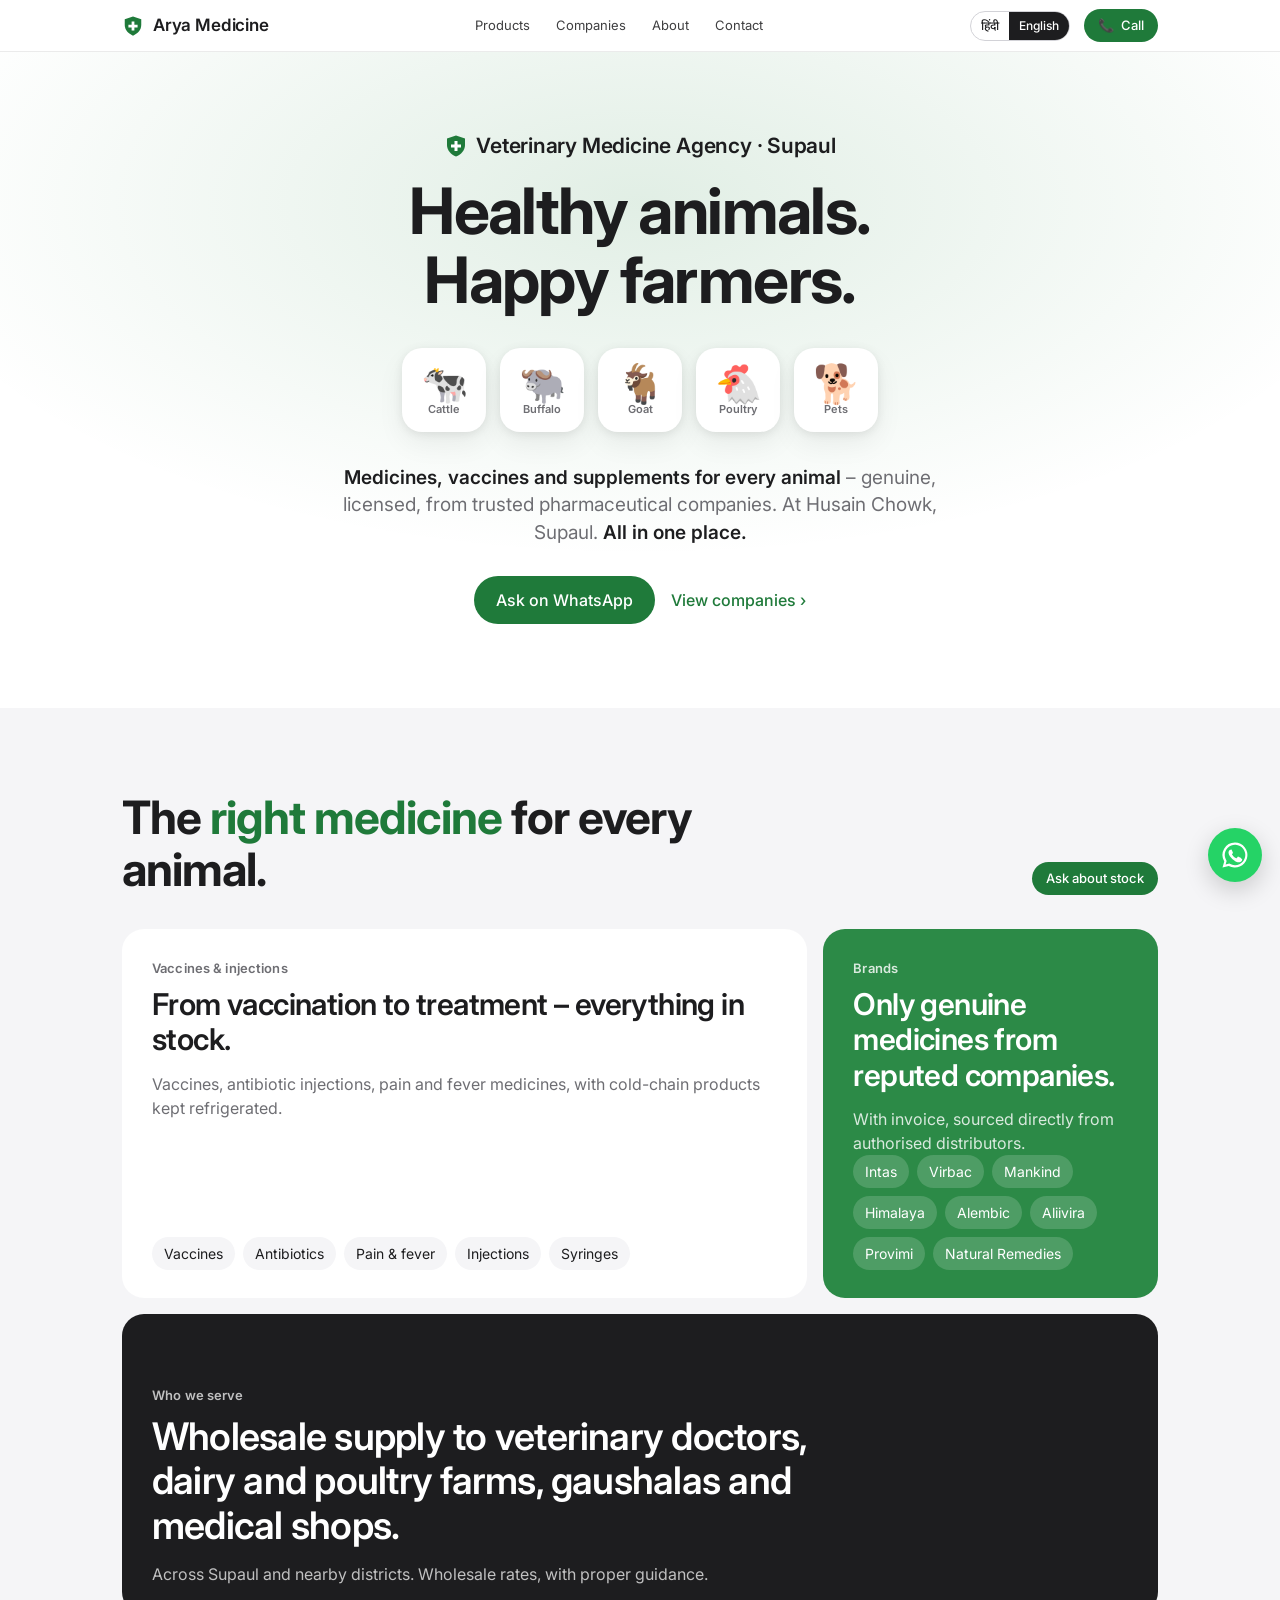
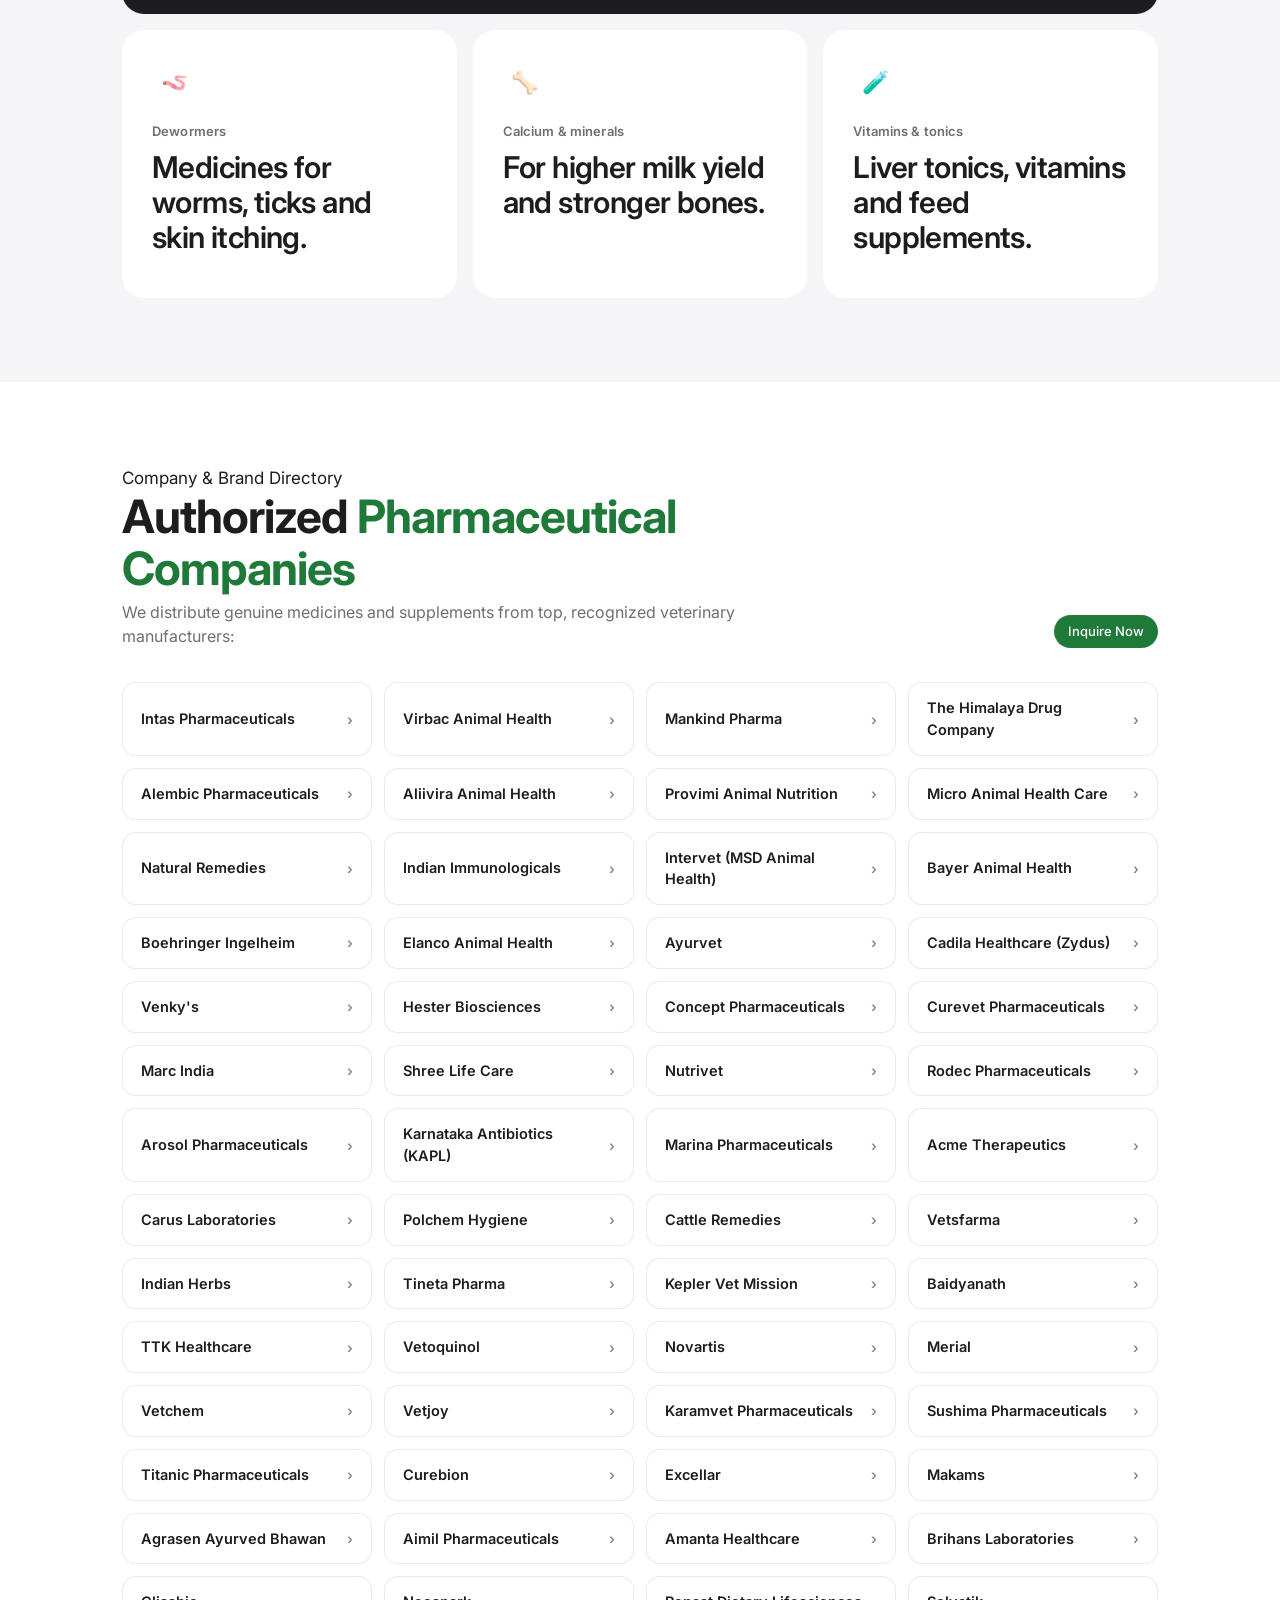
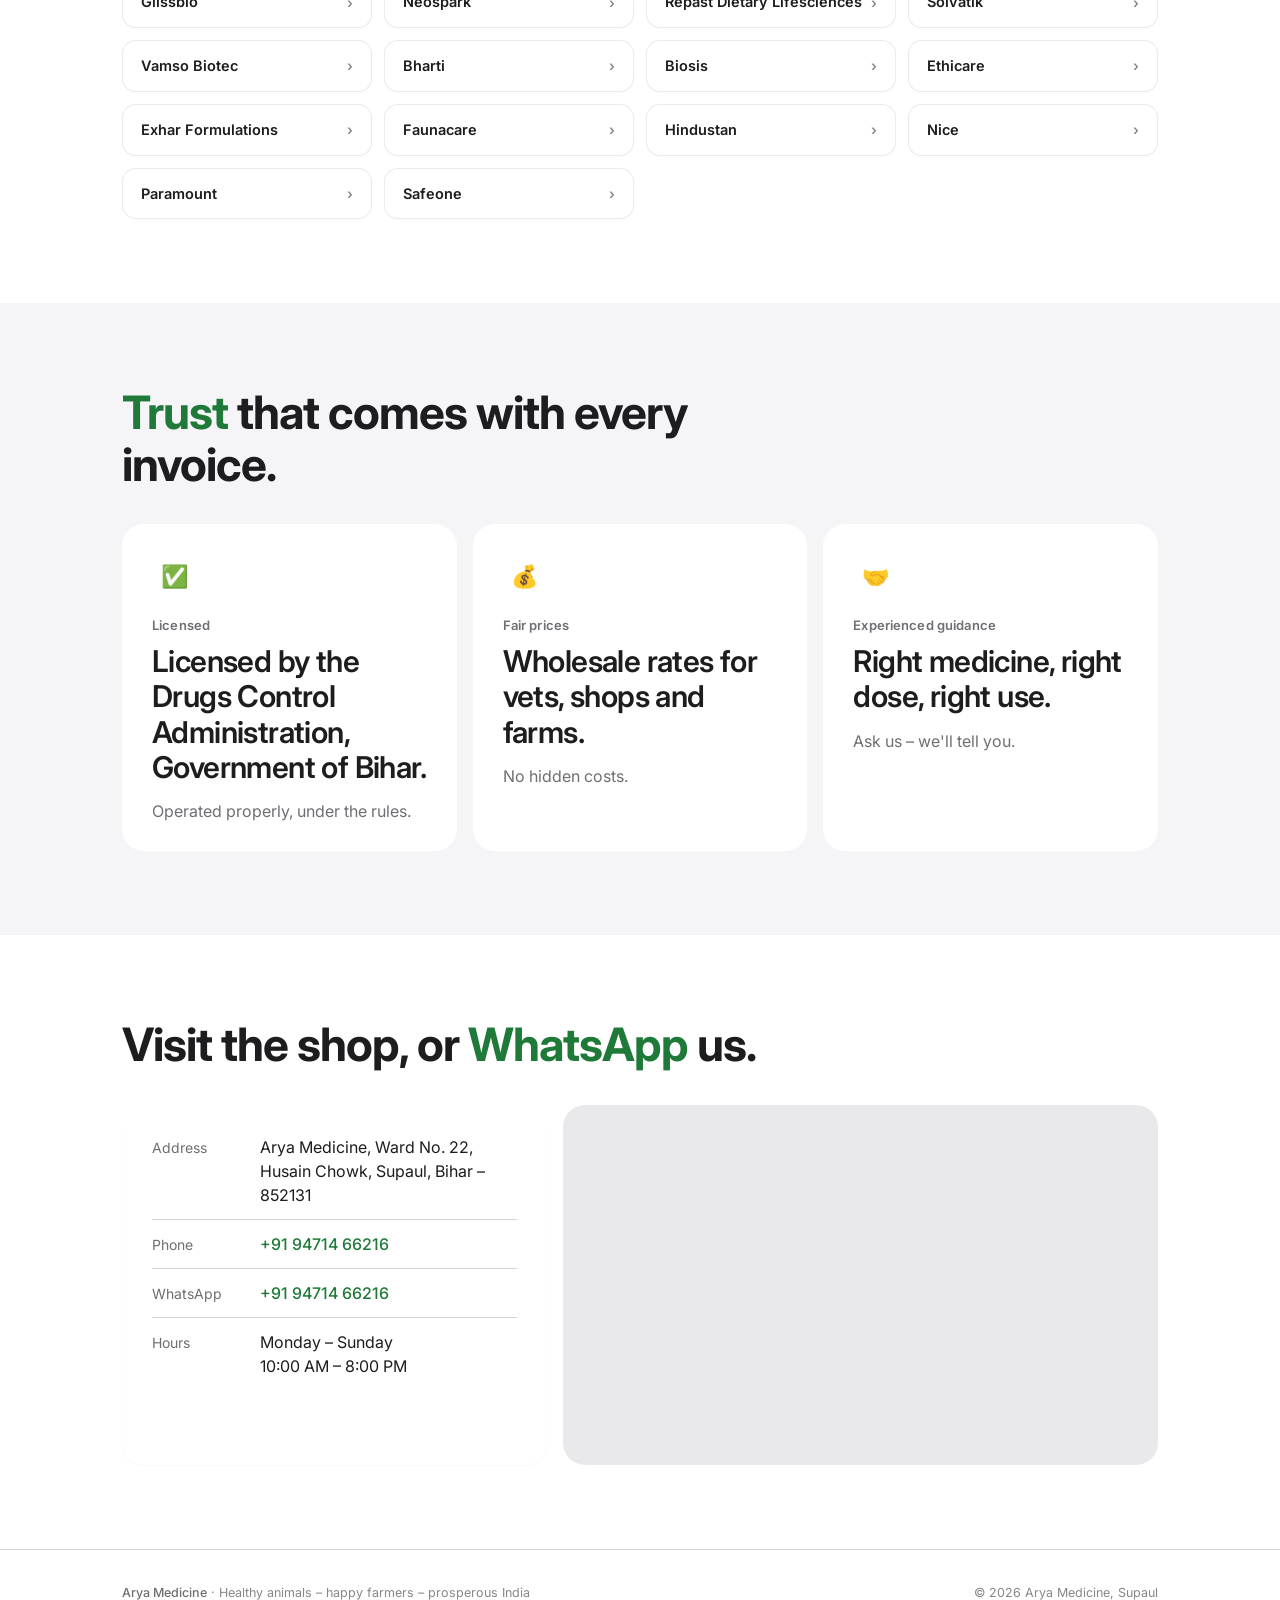
==== commit 3ee019ae: "refactor: simplify UI to show only brand names without counts or product lists, keep products in SEO" ====
--- a/en/index.html
+++ b/en/index.html
@@ -3,15 +3,15 @@
 <head>
 <meta charset="UTF-8">
 <meta name="viewport" content="width=device-width, initial-scale=1">
-<title>Arya Medicine – Veterinary Medicine Agency in Supaul, Bihar | 94+ Brands, 2400+ Products</title>
-<meta name="description" content="Arya Medicine, Husain Chowk, Supaul (Bihar) – licensed wholesale agency for 94+ leading companies (Intas, Virbac, Mankind, Himalaya, Alembic, Aliivira, Provimi) with 2,400+ veterinary medicines, vaccines, antibiotic injections, boluses, calcium and supplements. Drug Lic: WLF20B2026BR004581.">
-<meta name="keywords" content="Arya Medicine, veterinary medicine wholesale agency Supaul Bihar, veterinary medicine distributor, Intas veterinary medicine, Virbac Albomar Agrimin, Mankind Bandykind, Himalaya Himax Liv52, cattle medicine agency Bihar, veterinary injections bolus tonic">
+<title>Arya Medicine – Veterinary Medicine Agency in Supaul, Bihar</title>
+<meta name="description" content="Arya Medicine, Husain Chowk, Supaul (Bihar) – licensed wholesale agency for cattle, buffalo, goat, poultry and pet medicines, vaccines, injections, vitamins and supplements. Trusted brands like Intas, Virbac, Mankind, Himalaya, Alembic. Intacef, Albomar, Agrimin, Bandykind in stock.">
+<meta name="keywords" content="Arya Medicine, veterinary medicine agency Supaul Bihar, veterinary medicine distributor, Intas veterinary medicine, Virbac Albomar Agrimin Forte, Mankind Bandykind, Himalaya Himax Liv52, cattle medicine agency Bihar, veterinary injections bolus tonic">
 <link rel="canonical" href="https://aryamedicine.in/en/">
 <link rel="alternate" hreflang="hi" href="https://aryamedicine.in/">
 <link rel="alternate" hreflang="en" href="https://aryamedicine.in/en/">
 <link rel="alternate" hreflang="x-default" href="https://aryamedicine.in/">
-<meta property="og:title" content="Arya Medicine – Veterinary Medicine Agency, Supaul | 94+ Brands">
-<meta property="og:description" content="Licensed wholesale agency in Supaul, Bihar for 94+ pharmaceutical companies with 2,400+ veterinary medicines. Injections, boluses, vaccines, and supplements.">
+<meta property="og:title" content="Arya Medicine – Veterinary Medicine Agency, Supaul">
+<meta property="og:description" content="Licensed veterinary medicine wholesale agency in Supaul, Bihar. Genuine medicines and supplements from 80+ reputed pharmaceutical companies.">
 <meta property="og:type" content="website">
 <meta property="og:url" content="https://aryamedicine.in/en/">
 <meta property="og:locale" content="en_IN">
@@ -25,15 +25,13 @@
 <script type="application/ld+json">
 {
   "@context": "https://schema.org",
-  "@type": ["WholesaleStore", "MedicalBusiness", "Pharmacy"],
+  "@type": ["WholesaleStore", "MedicalBusiness"],
   "@id": "https://aryamedicine.in/#business",
   "name": "Arya Medicine",
   "alternateName": "आर्या मेडिसिन",
-  "description": "Licensed veterinary medicine wholesale agency in Supaul, Bihar. Authorized distributor for 94+ pharmaceutical companies with 2,400+ genuine veterinary medicines, vaccines, injections, boluses and nutritional supplements.",
+  "description": "Licensed veterinary medicine wholesale agency in Supaul, Bihar. Genuine medicines, vaccines, dewormers, antibiotic injections, bolus and supplements from leading pharmaceutical companies.",
   "url": "https://aryamedicine.in/en/",
   "telephone": "+91-9471466216",
-  "email": "aryamedicinesupaul@gmail.com",
-  "identifier": "WLF20B2026BR004581/WLF21B2026BR004544",
   "address": {
     "@type": "PostalAddress",
     "streetAddress": "Ward No-22, Husain Chowk",
@@ -52,39 +50,27 @@
     { "@type": "AdministrativeArea", "name": "Supaul District, Bihar" },
     { "@type": "AdministrativeArea", "name": "Saharsa District, Bihar" },
     { "@type": "AdministrativeArea", "name": "Madhepura District, Bihar" },
-    { "@type": "AdministrativeArea", "name": "North Bihar" },
     { "@type": "City", "name": "Supaul" }
   ],
   "knowsAbout": [
-    "Veterinary medicines wholesale",
-    "Cattle medicines and antibiotics",
-    "Veterinary injections and vaccines",
-    "Veterinary dewormers and liver tonics",
-    "Animal feed and calcium supplements",
-    "Intas Veterinary Medicines",
-    "Virbac Animal Health Products",
-    "Mankind Animal Health Products",
-    "Himalaya Veterinary Products"
+    "Veterinary medicines wholesale Supaul",
+    "Intas Animal Health (Intacef, Melonex, Tribivet, Anistamin)",
+    "Virbac Animal Health (Albomar, Agrimin Forte, Ostovet)",
+    "Mankind Pharma (Bandykind Plus, Bovikind, Nurokind)",
+    "The Himalaya Drug Company (Himax, Liv.52, Digyton, Erina)",
+    "Alembic Pharmaceuticals (Moxel, Sharkoferrol, Ascal)",
+    "Intervet MSD (Tonophosphan, Berenil)",
+    "Veterinary injections, bolus, syrups, vaccines, calcium and feed supplements"
   ],
-  "brand": [{"@type": "Brand", "name": "Intas Pharmaceuticals"}, {"@type": "Brand", "name": "Virbac Animal Health India"}, {"@type": "Brand", "name": "Mankind Pharma (Bovi Mankind)"}, {"@type": "Brand", "name": "The Himalaya Drug Company"}, {"@type": "Brand", "name": "Alembic Pharmaceuticals (Vetmax)"}, {"@type": "Brand", "name": "Aliivira Animal Health Ltd."}, {"@type": "Brand", "name": "Provimi Animal Nutrition India"}, {"@type": "Brand", "name": "Micro Animal Health Care"}, {"@type": "Brand", "name": "Natural Remedies Pvt. Ltd."}, {"@type": "Brand", "name": "Indian Immunologicals"}, {"@type": "Brand", "name": "Intervet India (MSD Animal Health)"}, {"@type": "Brand", "name": "Curevet Pharmaceuticals"}, {"@type": "Brand", "name": "Marc India Ltd."}, {"@type": "Brand", "name": "Shree Life Care Pvt. Ltd."}, {"@type": "Brand", "name": "Nutrivet"}, {"@type": "Brand", "name": "Concept Pharmaceuticals"}, {"@type": "Brand", "name": "Karnataka Antibiotics & Pharmaceuticals"}, {"@type": "Brand", "name": "Ayurvet Limited"}, {"@type": "Brand", "name": "Bayer"}, {"@type": "Brand", "name": "Boehringer Ingelheim"}, {"@type": "Brand", "name": "Elanco"}],
-  "hasOfferCatalog": {
-    "@type": "OfferCatalog",
-    "name": "Arya Medicine Veterinary Product Catalog",
-    "itemListElement": [
-      { "@type": "OfferCatalog", "name": "Veterinary Injections & IV", "description": "Intacef, Melonex, Moxel, Bactivon, Tribivet, Tonophosphan" },
-      { "@type": "OfferCatalog", "name": "Veterinary Bolus & Tablets", "description": "Antibiotic, dewormer and pain relief boluses for cattle and buffalo" },
-      { "@type": "OfferCatalog", "name": "Veterinary Liquids & Syrups", "description": "Albomar, Bandykind, Liv.52, Brotone, uterine and digestive tonics" },
-      { "@type": "OfferCatalog", "name": "Calcium Gel & Mineral Supplements", "description": "Agrimin Forte, Ostovet, Calup, Calme Gel for milk yield" },
-      { "@type": "OfferCatalog", "name": "Sprays, Ointments & Topicals", "description": "Himax, M-Lorex, fly repellents, mastitis topical applications" }
-    ]
-  }
+  "brand": [{"@type": "Brand", "name": "Intas Pharmaceuticals"}, {"@type": "Brand", "name": "Virbac Animal Health"}, {"@type": "Brand", "name": "Mankind Pharma"}, {"@type": "Brand", "name": "The Himalaya Drug Company"}, {"@type": "Brand", "name": "Alembic Pharmaceuticals"}, {"@type": "Brand", "name": "Aliivira Animal Health"}, {"@type": "Brand", "name": "Provimi Animal Nutrition"}, {"@type": "Brand", "name": "Micro Animal Health Care"}, {"@type": "Brand", "name": "Natural Remedies"}, {"@type": "Brand", "name": "Indian Immunologicals"}, {"@type": "Brand", "name": "Intervet (MSD Animal Health)"}, {"@type": "Brand", "name": "Bayer Animal Health"}, {"@type": "Brand", "name": "Boehringer Ingelheim"}, {"@type": "Brand", "name": "Elanco Animal Health"}, {"@type": "Brand", "name": "Ayurvet"}, {"@type": "Brand", "name": "Cadila Healthcare (Zydus)"}, {"@type": "Brand", "name": "Venky's"}, {"@type": "Brand", "name": "Hester Biosciences"}, {"@type": "Brand", "name": "Concept Pharmaceuticals"}, {"@type": "Brand", "name": "Curevet Pharmaceuticals"}, {"@type": "Brand", "name": "Marc India"}, {"@type": "Brand", "name": "Shree Life Care"}, {"@type": "Brand", "name": "Nutrivet"}, {"@type": "Brand", "name": "Rodec Pharmaceuticals"}, {"@type": "Brand", "name": "Arosol Pharmaceuticals"}, {"@type": "Brand", "name": "Karnataka Antibiotics (KAPL)"}, {"@type": "Brand", "name": "Marina Pharmaceuticals"}, {"@type": "Brand", "name": "Acme Therapeutics"}, {"@type": "Brand", "name": "Carus Laboratories"}, {"@type": "Brand", "name": "Polchem Hygiene"}],
+  "hasOfferCatalog": {"@type": "OfferCatalog", "name": "Arya Medicine Veterinary Pharmaceutical Catalog", "itemListElement": [{"@type": "OfferCatalog", "name": "Antibiotic & Therapeutic Injections", "itemListElement": [{"@type": "Product", "name": "Intacef (Ceftriaxone)"}, {"@type": "Product", "name": "Intacef Tazo"}, {"@type": "Product", "name": "Melonex Plus Injection"}, {"@type": "Product", "name": "Tribivet"}, {"@type": "Product", "name": "Anistamin"}, {"@type": "Product", "name": "Bactivon Tazo"}, {"@type": "Product", "name": "Albomar Suspension"}, {"@type": "Product", "name": "Agrimin Forte Mineral Mixture"}, {"@type": "Product", "name": "Ostovet Forte"}, {"@type": "Product", "name": "Canitone"}]}, {"@type": "OfferCatalog", "name": "Veterinary Dewormers & Boluses", "itemListElement": [{"@type": "Product", "name": "Vitablend AD3"}, {"@type": "Product", "name": "Bandykind Plus (Albendazole & Ivermectin)"}, {"@type": "Product", "name": "Bovikind Bolus"}, {"@type": "Product", "name": "Nurokind Vet"}, {"@type": "Product", "name": "Moxikind Force"}, {"@type": "Product", "name": "Himax Ointment"}, {"@type": "Product", "name": "Liv.52 Protec Liquid"}, {"@type": "Product", "name": "Digyton Drops"}, {"@type": "Product", "name": "Erina EP Shampoo"}, {"@type": "Product", "name": "Scavon Spray"}]}, {"@type": "OfferCatalog", "name": "Calcium, Feed Supplements & Topicals", "itemListElement": [{"@type": "Product", "name": "Galactin Bolus"}, {"@type": "Product", "name": "Sharkoferrol"}, {"@type": "Product", "name": "Moxel Forte"}, {"@type": "Product", "name": "Ascal FS"}, {"@type": "Product", "name": "Steclin Bolus"}, {"@type": "Product", "name": "Tonophosphan Injection"}, {"@type": "Product", "name": "Berenil"}, {"@type": "Product", "name": "Cerviprost"}, {"@type": "Product", "name": "Bovilis Vaccines"}, {"@type": "Product", "name": "Raksha FMD Vaccine"}, {"@type": "Product", "name": "Citar Dewormer"}, {"@type": "Product", "name": "Calme Gel"}, {"@type": "Product", "name": "Conmectin Injection"}, {"@type": "Product", "name": "Livomarc Syrup"}, {"@type": "Product", "name": "M-Lorex Cream"}, {"@type": "Product", "name": "Marcodex"}, {"@type": "Product", "name": "Marcoflox"}, {"@type": "Product", "name": "Marcogenta"}, {"@type": "Product", "name": "Belamyl"}, {"@type": "Product", "name": "Brotone"}, {"@type": "Product", "name": "Calup Gel"}]}]}
 }
 </script>
 </head>
 <body>
 <header class="nav"><div class="wrap">
   <a class="brand" href="./"><svg viewBox="0 0 48 48" aria-hidden="true"><path d="M24 3l18 6v13c0 11-8 19-18 23C14 41 6 33 6 22V9z" fill="#1f7a3a"/><path d="M21 14h6v7h7v6h-7v7h-6v-7h-7v-6h7z" fill="#fff"/></svg>Arya Medicine</a>
-  <nav class="links"><a href="#products">Products</a><a href="#brands">Brands</a><a href="#catalog-section">Catalog</a><a href="#about">About</a><a href="#contact">Contact</a></nav>
+  <nav class="links"><a href="#products">Products</a><a href="#brands">Companies</a><a href="#about">About</a><a href="#contact">Contact</a></nav>
   <div class="navr"><div class="lang" aria-label="Select language"><a href="../" hreflang="hi" lang="hi">हिंदी</a><span>English</span></div><a class="pill" href="tel:+919471466216">📞 <span>Call</span></a></div>
 </div></header>
 
@@ -94,3014 +80,125 @@
   <div class="tiles">
     <div class="tile">🐄<small>Cattle</small></div><div class="tile">🐃<small>Buffalo</small></div><div class="tile">🐐<small>Goat</small></div><div class="tile">🐔<small>Poultry</small></div><div class="tile">🐕<small>Pets</small></div>
   </div>
-  <p class="lead"><b>Medicines, vaccines and supplements for every animal</b> – 2,400+ genuine, licensed products from 94+ trusted companies. At Husain Chowk, Supaul. <b>All in one place.</b></p>
-  <div class="ctas">
-    <a class="pill lg" href="https://wa.me/919471466216?text=Hello%2C%20I%20need%20information%20about%20veterinary%20medicines">Ask on WhatsApp</a>
-    <a class="pill lg ghost" href="#catalog-section">Search Product Catalog</a>
-  </div>
-  <div class="hero-stats">
-    <div class="hstat"><strong>94+</strong><span>Authorized Companies</span></div>
-    <div class="hstat"><strong>2,400+</strong><span>Medicines &amp; Products</span></div>
-    <div class="hstat"><strong>100%</strong><span>Licensed &amp; Genuine</span></div>
-    <div class="hstat"><strong>D.L. No.</strong><span>WLF20B2026BR004581</span></div>
-  </div>
+  <p class="lead"><b>Medicines, vaccines and supplements for every animal</b> – genuine, licensed, from trusted pharmaceutical companies. At Husain Chowk, Supaul. <b>All in one place.</b></p>
+  <div class="ctas"><a class="pill lg" href="https://wa.me/919471466216?text=Hello%2C%20I%20need%20information%20about%20veterinary%20medicines">Ask on WhatsApp</a><a class="tlink" href="#brands">View companies</a></div>
 </div></section>
 
 <section class="sec alt" id="products"><div class="wrap">
-  <div class="shead"><h2>The <em>right medicine</em> for every animal.</h2><a class="pill" href="#catalog-section">Search Catalog</a></div>
+  <div class="shead"><h2>The <em>right medicine</em> for every animal.</h2><a class="pill" href="https://wa.me/919471466216">Ask about stock</a></div>
   <div class="bento">
     <div class="card c8"><div class="k">Vaccines &amp; injections</div><h3>From vaccination to treatment – everything in stock.</h3><p>Vaccines, antibiotic injections, pain and fever medicines, with cold-chain products kept refrigerated.</p><ul><li>Vaccines</li><li>Antibiotics</li><li>Pain &amp; fever</li><li>Injections</li><li>Syringes</li></ul></div>
-    <div class="card c4 green" id="brands"><div class="k">Partner Brands</div><h3>Genuine medicines from 94+ reputed companies.</h3><p>With GST invoice, sourced directly from company distributors.</p><ul><li>Intas (254)</li><li>Mankind (154)</li><li>Alembic (107)</li><li>Virbac (53)</li><li>Himalaya (55)</li><li>Aliivira (97)</li><li>Provimi (64)</li><li>Micro (71)</li><li>Curevet (103)</li><li>Natural Remedies (40)</li></ul><a class="tlink" href="#catalog-section" style="margin-top:14px;color:#fff;font-weight:600">View All 94 Companies &amp; Products ›</a></div>
-    <div class="card c12 dark"><div class="k">Who we serve</div><h3>Wholesale supply to veterinary doctors, dairy and poultry farms, gaushalas and medical shops.</h3><p>Across Supaul, Saharsa, Madhepura and neighboring districts. Wholesale rates, with proper professional guidance.</p></div>
-    <div class="card c4"><div class="ico">🪱</div><div class="k">Dewormers</div><h3>Medicines for internal worms, ticks, lice and skin itching.</h3></div>
-    <div class="card c4"><div class="ico">🦴</div><div class="k">Calcium &amp; minerals</div><h3>Liquid calcium and mineral mixtures for higher milk yield and strong bones.</h3></div>
-    <div class="card c4"><div class="ico">🧪</div><div class="k">Vitamins &amp; tonics</div><h3>Liver tonics, vitamin syrups and feed supplements.</h3></div>
-  </div>
-</div></section>
-
-<section class="sec" id="catalog-section">
-  <div class="wrap">
-    <div class="shead">
-      <div>
-        <div class="k">Veterinary Product Directory</div>
-        <h2>Company-Wise <em>Medicines &amp; Supplements</em></h2>
-        <p class="sublead">2,400+ veterinary medicines from 94+ authorized manufacturers. Search any medicine or company instantly:</p>
-      </div>
-      <a class="pill" href="https://wa.me/919471466216?text=Hello%2C%20I%20would%20like%20to%20request%20the%20wholesale%20rate%20list">Ask for Rate List</a>
+    <div class="card c4 green"><div class="k">Brands</div><h3>Only genuine medicines from reputed companies.</h3><p>With invoice, sourced directly from authorised distributors.</p><ul><li>Intas</li><li>Virbac</li><li>Mankind</li><li>Himalaya</li><li>Alembic</li><li>Aliivira</li><li>Provimi</li><li>Natural Remedies</li></ul></div>
+    <div class="card c12 dark"><div class="k">Who we serve</div><h3>Wholesale supply to veterinary doctors, dairy and poultry farms, gaushalas and medical shops.</h3><p>Across Supaul and nearby districts. Wholesale rates, with proper guidance.</p></div>
+    <div class="card c4"><div class="ico">🪱</div><div class="k">Dewormers</div><h3>Medicines for worms, ticks and skin itching.</h3></div>
+    <div class="card c4"><div class="ico">🦴</div><div class="k">Calcium &amp; minerals</div><h3>For higher milk yield and stronger bones.</h3></div>
+    <div class="card c4"><div class="ico">🧪</div><div class="k">Vitamins &amp; tonics</div><h3>Liver tonics, vitamins and feed supplements.</h3></div>
+  </div>
+</div></section>
+
+<section class="sec" id="brands"><div class="wrap">
+  <div class="shead">
+    <div>
+      <div class="k">Company &amp; Brand Directory</div>
+      <h2>Authorized <em>Pharmaceutical Companies</em></h2>
+      <p class="brand-lead">We distribute genuine medicines and supplements from top, recognized veterinary manufacturers:</p>
     </div>
-    <div class="catalog-controls">
-      <div class="search-box">
-        <svg viewBox="0 0 24 24" class="s-ico" aria-hidden="true"><path d="M15.5 14h-.79l-.28-.27C15.41 12.59 16 11.11 16 9.5 16 5.91 13.09 3 9.5 3S3 5.91 3 9.5 5.91 16 9.5 16c1.61 0 3.09-.59 4.23-1.57l.27.28v.79l5 4.99L20.49 19l-4.99-5zm-6 0C7.01 14 5 11.99 5 9.5S7.01 5 9.5 5 14 7.01 14 9.5 11.99 14 9.5 14z"/></svg>
-        <input type="search" id="catalog-search" placeholder="Search medicine or company (e.g. Albomar, Intacef, Agrimin, Melonex, Bandykind, Intas)..." aria-label="Search medicine or company" autocomplete="off">
-        <button type="button" id="catalog-clear" class="clear-btn" aria-label="Clear search" style="display:none">&times;</button>
-      </div>
-      <div class="filter-row">
-        <div class="cat-filter-wrap" id="cat-filters">
-          <button type="button" class="filter-pill active" data-cat="all">All Products</button>
-          <button type="button" class="filter-pill" data-cat="inj">💉 Injections &amp; IV</button>
-          <button type="button" class="filter-pill" data-cat="bolus">💊 Bolus &amp; Tablets</button>
-          <button type="button" class="filter-pill" data-cat="liquid">🧪 Liquids &amp; Syrups</button>
-          <button type="button" class="filter-pill" data-cat="calcium">🦴 Calcium &amp; Gel</button>
-          <button type="button" class="filter-pill" data-cat="powder">🌾 Powders &amp; Batisa</button>
-          <button type="button" class="filter-pill" data-cat="topical">🧴 Sprays &amp; Ointments</button>
-        </div>
-        <div class="select-wrap">
-          <select id="company-filter" aria-label="Filter by company">
-            <option value="all">All Companies (94)</option>
-          </select>
-        </div>
-      </div>
-      <div class="catalog-meta-bar">
-        <div id="catalog-count">2,430 medicines available</div>
-        <div class="catalog-hint">💡 Tap the WhatsApp button next to any product to inquire about current wholesale rate</div>
-      </div>
-    </div>
-    <div class="catalog-grid" id="catalog-results"></div>
-    <div class="catalog-load-wrap"><button type="button" class="pill lg ghost" id="catalog-load-more" style="display:none">Load More Medicines</button></div>
-    <div class="comp-directory-sec" id="company-directory">
-      <div class="dir-head">
-        <h3>Complete Directory of 94 Authorized Companies</h3>
-        <p>Click on any manufacturer to view all available products and package sizes:</p>
-      </div>
-      <div class="comp-dir-grid">
-        <details class="comp-dir-card">
-          <summary><span class="c-title">ACME THERAPEUTICS (I) PVT LTD</span><span class="c-cnt">69 items</span></summary>
-          <ul class="c-list">
-            <li><span class="p-nm">AC -Z SUSP. 100 ML</span><span class="p-pk">100 ML</span></li>
-            <li><span class="p-nm">AC-Z BOLUS 1x4</span><span class="p-pk">1x4</span></li>
-            <li><span class="p-nm">AC-Z GOLD BOLUS 1x7</span><span class="p-pk">1x7</span></li>
-            <li><span class="p-nm">AC-Z H LIQUID 500 ML</span><span class="p-pk">500 ML</span></li>
-            <li><span class="p-nm">AC-Z POW. 1KG</span><span class="p-pk">1KG</span></li>
-            <li><span class="p-nm">AC-Z PWD 100 GM</span><span class="p-pk">100 GM</span></li>
-            <li><span class="p-nm">AC-Z PWD. 500 GM</span><span class="p-pk">500 GM</span></li>
-            <li><span class="p-nm">AC-Z SUSP. 60 ML</span><span class="p-pk">60 ML</span></li>
-            <li><span class="p-nm">AC-Z VET SYRUP 500 ML</span><span class="p-pk">500 ML</span></li>
-            <li><span class="p-nm">ACILOX BOLUS 1x2</span><span class="p-pk">1x2</span></li>
-            <li><span class="p-nm">ACM INJ. 100 ML</span><span class="p-pk">100 ML</span></li>
-            <li><span class="p-nm">ACM INJ. 30 ML</span><span class="p-pk">30 ML</span></li>
-            <li><span class="p-nm">ACME NUTRIMALT 1100 GM</span><span class="p-pk">1100 GM</span></li>
-            <li><span class="p-nm">ACME NUTRIMALT 2 KG</span><span class="p-pk">2 KG</span></li>
-            <li><span class="p-nm">ACME NUTRIMALT 400 GM</span><span class="p-pk">400 GM</span></li>
-            <li><span class="p-nm">ACMEGESIC FORTE BOLUS 1x4</span><span class="p-pk">1x4</span></li>
-            <li><span class="p-nm">ACMEGESIC MAXX BOLUS 1X4</span><span class="p-pk">1X4</span></li>
-            <li><span class="p-nm">ACMELOX INJ 3GM 1x1</span><span class="p-pk">3GM 1x1</span></li>
-            <li><span class="p-nm">ACMIN BOLUS 1x4</span><span class="p-pk">1x4</span></li>
-            <li><span class="p-nm">ACPROVIT BOLUS 1x4</span><span class="p-pk">1x4</span></li>
-            <li><span class="p-nm">AHV SPRAY 100ML 100 ML</span><span class="p-pk">100 ML</span></li>
-            <li><span class="p-nm">CALME GEL 300 GM</span><span class="p-pk">300 GM</span></li>
-            <li><span class="p-nm">CALME GEL ADVANCE 300 GM</span><span class="p-pk">300 GM</span></li>
-            <li><span class="p-nm">CALME GOLD PLUS 1 LTR</span><span class="p-pk">1 LTR</span></li>
-            <li><span class="p-nm">CALME POW. 1 KG</span><span class="p-pk">1 KG</span></li>
-            <li><span class="p-nm">ELMOX INJ. 3 GM</span><span class="p-pk">3 GM</span></li>
-            <li><span class="p-nm">END 30ML 1x1</span><span class="p-pk">30ML 1x1</span></li>
-            <li><span class="p-nm">END BOLUS 1500MG 1x2</span><span class="p-pk">1500MG 1x2</span></li>
-            <li><span class="p-nm">END BOLUS 3GM 1x1</span><span class="p-pk">3GM 1x1</span></li>
-            <li><span class="p-nm">END PLUS SUSP. 30 ML</span><span class="p-pk">30 ML</span></li>
-            <li><span class="p-nm">END PLUS SUSP. 90 ML</span><span class="p-pk">90 ML</span></li>
-            <li><span class="p-nm">END SUSP 1LT 1x1</span><span class="p-pk">1x1</span></li>
-            <li><span class="p-nm">END SUSP. 100 ML</span><span class="p-pk">100 ML</span></li>
-            <li><span class="p-nm">END SUSP. 60 ML</span><span class="p-pk">60 ML</span></li>
-            <li><span class="p-nm">ENDZIDE L SUSP. 100 ML</span><span class="p-pk">100 ML</span></li>
-            <li><span class="p-nm">ENDZIDE-DS SUSP. 100 ML</span><span class="p-pk">100 ML</span></li>
-            <li><span class="p-nm">ENDZIDE-L BOLUS 1x4</span><span class="p-pk">1x4</span></li>
-            <li><span class="p-nm">FENAMOL INJ 30ML 1x1</span><span class="p-pk">30ML 1x1</span></li>
-            <li><span class="p-nm">FENAMOL INJ. 100 ML</span><span class="p-pk">100 ML</span></li>
-            <li><span class="p-nm">FENAMOL PLUS INJ. 100 ML</span><span class="p-pk">100 ML</span></li>
-            <li><span class="p-nm">FLOXAMAC INJ. 100 ML</span><span class="p-pk">100 ML</span></li>
-            <li><span class="p-nm">HAPPY BATH SOAP 75 GM</span><span class="p-pk">75 GM</span></li>
-            <li><span class="p-nm">I TIN BOLUS 100 MG 1X6</span><span class="p-pk">100 MG 1X6</span></li>
-            <li><span class="p-nm">I TIN LA INJ. 50 ML</span><span class="p-pk">50 ML</span></li>
-            <li><span class="p-nm">JER CLEAR 1 LTR</span><span class="p-pk">1 LTR</span></li>
-            <li><span class="p-nm">JER CLEAR 500 ML</span><span class="p-pk">500 ML</span></li>
-            <li><span class="p-nm">L.B.PLUS 200 ML</span><span class="p-pk">200 ML</span></li>
-            <li><span class="p-nm">L.B.PLUS 500 ML</span><span class="p-pk">500 ML</span></li>
-            <li><span class="p-nm">LB VET PLUS 1 LTR</span><span class="p-pk">1 LTR</span></li>
-            <li><span class="p-nm">LB VET PLUS 250 ML</span><span class="p-pk">250 ML</span></li>
-            <li><span class="p-nm">LB VET PLUS 500 ML</span><span class="p-pk">500 ML</span></li>
-            <li><span class="p-nm">MECOPAC FORTE INJ. 10 ML</span><span class="p-pk">10 ML</span></li>
-            <li><span class="p-nm">MECOPAC FORTE INJ. 30 ML</span><span class="p-pk">30 ML</span></li>
-            <li><span class="p-nm">MECOPAC VET SYP 500 ML</span><span class="p-pk">500 ML</span></li>
-            <li><span class="p-nm">MECOPEC VET SYP 200 ML</span><span class="p-pk">200 ML</span></li>
-            <li><span class="p-nm">OXYMAC BOLUS 1x4</span><span class="p-pk">1x4</span></li>
-            <li><span class="p-nm">PHOSPEN INJ. 30 ML</span><span class="p-pk">30 ML</span></li>
-            <li><span class="p-nm">TAXEF IINJ 3GM 1x1</span><span class="p-pk">3GM 1x1</span></li>
-            <li><span class="p-nm">TEAT -CLEAR 6X50GM</span><span class="p-pk">50GM</span></li>
-            <li><span class="p-nm">VETAFLOX TZ BOLUS 1x2</span><span class="p-pk">1x2</span></li>
-            <li><span class="p-nm">XONEXEF INJ 2 GM</span><span class="p-pk">2 GM</span></li>
-            <li><span class="p-nm">XONEXEF INJ. 250 MG</span><span class="p-pk">250 MG</span></li>
-            <li><span class="p-nm">XONEXEF INJ. 3 GM</span><span class="p-pk">3 GM</span></li>
-            <li><span class="p-nm">XONEXEF INJ. 500 MG</span><span class="p-pk">500 MG</span></li>
-            <li><span class="p-nm">XONEXEF S 4.5 GM</span><span class="p-pk">4.5 GM</span></li>
-            <li><span class="p-nm">XONEXEF TAZO INJ. 3.375 GM</span><span class="p-pk">3.375 GM</span></li>
-            <li><span class="p-nm">XONEXEF TAZO INJ. 562.5 MG</span><span class="p-pk">562.5 MG</span></li>
-            <li><span class="p-nm">XONEXEF-S INJ. 3 GM</span><span class="p-pk">3 GM</span></li>
-            <li><span class="p-nm">XONEXEF-S INJ. 750 MG</span><span class="p-pk">750 MG</span></li>
-          </ul>
-        </details>
-        <details class="comp-dir-card">
-          <summary><span class="c-title">AGRASEN AYURVED BHAWAN PVT LTD</span><span class="c-cnt">6 items</span></summary>
-          <ul class="c-list">
-            <li><span class="p-nm">GARVAPAL CHURN 200 GM</span><span class="p-pk">200 GM</span></li>
-            <li><span class="p-nm">HEALTHZYME DX STRONG 500 GM</span><span class="p-pk">500 GM</span></li>
-            <li><span class="p-nm">HERVIT BATISA 1 KG</span><span class="p-pk">1 KG</span></li>
-            <li><span class="p-nm">HERVIT BATISA 400 GM</span><span class="p-pk">400 GM</span></li>
-            <li><span class="p-nm">KAYA KANCHAN</span><span class="p-pk">PCS</span></li>
-            <li><span class="p-nm">PASHU RAKSHA 300 GM</span><span class="p-pk">300 GM</span></li>
-          </ul>
-        </details>
-        <details class="comp-dir-card">
-          <summary><span class="c-title">AIMIL</span><span class="c-cnt">1 items</span></summary>
-          <ul class="c-list">
-            <li><span class="p-nm">ZIM ZIM ZO 15 GM</span><span class="p-pk">15 GM</span></li>
-          </ul>
-        </details>
-        <details class="comp-dir-card">
-          <summary><span class="c-title">ALEMBIC PHARMACEUTICALS LTD</span><span class="c-cnt">53 items</span></summary>
-          <ul class="c-list">
-            <li><span class="p-nm">ALVITE M CHELATED 1 KG</span><span class="p-pk">1 KG</span></li>
-            <li><span class="p-nm">ALVITE M CHELATED 5 KG</span><span class="p-pk">5 KG</span></li>
-            <li><span class="p-nm">ALVITE-M CHELATED 25 KG</span><span class="p-pk">25 KG</span></li>
-            <li><span class="p-nm">ASCAL FS 500 ML</span><span class="p-pk">500 ML</span></li>
-            <li><span class="p-nm">ASCAL GOLD 1 LTR</span><span class="p-pk">1 LTR</span></li>
-            <li><span class="p-nm">ASCAL GOLD 10 LTR</span><span class="p-pk">10 LTR</span></li>
-            <li><span class="p-nm">ASCAL GOLD 2 LTR</span><span class="p-pk">2 LTR</span></li>
-            <li><span class="p-nm">ASCAL GOLD 25LT 25 LTR</span><span class="p-pk">25 LTR</span></li>
-            <li><span class="p-nm">ASCAL GOLD 5 LTR</span><span class="p-pk">5 LTR</span></li>
-            <li><span class="p-nm">ASCAL GOLD CHELATED 20 LTR</span><span class="p-pk">20 LTR</span></li>
-            <li><span class="p-nm">BACIPEN INJ. 2 GM</span><span class="p-pk">2 GM</span></li>
-            <li><span class="p-nm">BACIPEN INJ. 2.5 GM</span><span class="p-pk">2.5 GM</span></li>
-            <li><span class="p-nm">C4 ALL INJ. 500 MG</span><span class="p-pk">500 MG</span></li>
-            <li><span class="p-nm">C4 ALL TAZO INJ. 562.5 MG</span><span class="p-pk">562.5 MG</span></li>
-            <li><span class="p-nm">C4ALL INJ. 100 MG</span><span class="p-pk">100 MG</span></li>
-            <li><span class="p-nm">C4ALL INJ. 300 MG</span><span class="p-pk">300 MG</span></li>
-            <li><span class="p-nm">CLOSAL 40 ML 1x1</span><span class="p-pk">40 ML 1x1</span></li>
-            <li><span class="p-nm">ENROX INJ 15ML 15 ML</span><span class="p-pk">15 ML</span></li>
-            <li><span class="p-nm">ENROX INJ. 100 ML</span><span class="p-pk">100 ML</span></li>
-            <li><span class="p-nm">ENROX LA INJ 30 ML</span><span class="p-pk">30 ML</span></li>
-            <li><span class="p-nm">ENROX LA INJ. 100 ML</span><span class="p-pk">100 ML</span></li>
-            <li><span class="p-nm">ESTROFIT 7S BOLUS 7 BOLUS</span><span class="p-pk">7 BOLUS</span></li>
-            <li><span class="p-nm">MEGLUGESIC INJ 100 ML</span><span class="p-pk">100 ML</span></li>
-            <li><span class="p-nm">MEGLUGESIC INJ 20 ML</span><span class="p-pk">20 ML</span></li>
-            <li><span class="p-nm">MEGLUGESIC S BOLUS 1X2</span><span class="p-pk">1X2</span></li>
-            <li><span class="p-nm">MELAMBIC -P INJ. 100 ML</span><span class="p-pk">100 ML</span></li>
-            <li><span class="p-nm">MELAMBIC INJ. 100 ML</span><span class="p-pk">100 ML</span></li>
-            <li><span class="p-nm">MELAMBIC P BOLUS 1x4</span><span class="p-pk">1x4</span></li>
-            <li><span class="p-nm">MINTHAL BOLUS 200MG 1X6</span><span class="p-pk">200MG 1X6</span></li>
-            <li><span class="p-nm">MINTHAL BOLUS 600MG 1x4</span><span class="p-pk">600MG 1x4</span></li>
-            <li><span class="p-nm">MORAL INJ 30 ML</span><span class="p-pk">30 ML</span></li>
-            <li><span class="p-nm">MOXEL 2.5 GM 2.5 GM</span><span class="p-pk">2.5 GM</span></li>
-            <li><span class="p-nm">MOXEL 4GM 4 GM</span><span class="p-pk">4 GM</span></li>
-            <li><span class="p-nm">MOXEL BOLUS 1X2</span><span class="p-pk">1X2</span></li>
-            <li><span class="p-nm">MOXEL FORT 300MG 300 MG</span><span class="p-pk">300 MG</span></li>
-            <li><span class="p-nm">MOXEL FORT 4500MG INJ 4500 MG</span><span class="p-pk">4500 MG</span></li>
-            <li><span class="p-nm">MOXEL FORTE 3 GM</span><span class="p-pk">3 GM</span></li>
-            <li><span class="p-nm">MOXEL INJ. 3 GM</span><span class="p-pk">3 GM</span></li>
-            <li><span class="p-nm">PARTUNAL POWDER 1 KG</span><span class="p-pk">1 KG</span></li>
-            <li><span class="p-nm">PERUMADI 250 ML</span><span class="p-pk">250 ML</span></li>
-            <li><span class="p-nm">PERUMADI LIQUID 500 ML</span><span class="p-pk">500 ML</span></li>
-            <li><span class="p-nm">PORON 50 ML</span><span class="p-pk">50 ML</span></li>
-            <li><span class="p-nm">PORON PLUS 50 ML</span><span class="p-pk">50 ML</span></li>
-            <li><span class="p-nm">PORON SOLUTION 30 ML</span><span class="p-pk">30 ML</span></li>
-            <li><span class="p-nm">RUMEN FS BOLUS 1x4</span><span class="p-pk">1x4</span></li>
-            <li><span class="p-nm">RUMEN FS POWDER 100 GM</span><span class="p-pk">100 GM</span></li>
-            <li><span class="p-nm">RUMIGEST POWDER 125 GM</span><span class="p-pk">125 GM</span></li>
-            <li><span class="p-nm">SHARKOFERROL 1 KG</span><span class="p-pk">1 KG</span></li>
-            <li><span class="p-nm">SHARKOFERROL 2.5 KG</span><span class="p-pk">2.5 KG</span></li>
-            <li><span class="p-nm">SHARKOFERROL 450 GM</span><span class="p-pk">450 GM</span></li>
-            <li><span class="p-nm">SHARKOFERROL PET 200GM 200 GM</span><span class="p-pk">200 GM</span></li>
-            <li><span class="p-nm">TIKOUT SOAP 150 GM</span><span class="p-pk">150 GM</span></li>
-            <li><span class="p-nm">TIKOUT SOAP 75 GM</span><span class="p-pk">75 GM</span></li>
-          </ul>
-        </details>
-        <details class="comp-dir-card">
-          <summary><span class="c-title">ALEMBIC VETMAX</span><span class="c-cnt">54 items</span></summary>
-          <ul class="c-list">
-            <li><span class="p-nm">ALD STENOL INJ 2 ML</span><span class="p-pk">2 ML</span></li>
-            <li><span class="p-nm">ALETOL BOLUS 1X4</span><span class="p-pk">1X4</span></li>
-            <li><span class="p-nm">ALETOL DS INJ 100 ML</span><span class="p-pk">100 ML</span></li>
-            <li><span class="p-nm">ALETOL DS INJ 20 ML</span><span class="p-pk">20 ML</span></li>
-            <li><span class="p-nm">ALMIZOL WS SPRAY 250 ML</span><span class="p-pk">250 ML</span></li>
-            <li><span class="p-nm">ALMIZOLE SKIN LOTION 100 ML</span><span class="p-pk">100 ML</span></li>
-            <li><span class="p-nm">ALMIZOLE SKIN LOTION 50 ML</span><span class="p-pk">50 ML</span></li>
-            <li><span class="p-nm">ALMIZOLE WS SPRAY 100 ML</span><span class="p-pk">100 ML</span></li>
-            <li><span class="p-nm">ASCAL GEL 500 ML</span><span class="p-pk">500 ML</span></li>
-            <li><span class="p-nm">ASCAL GEL ADVANCE 500ML</span><span class="p-pk">500ML</span></li>
-            <li><span class="p-nm">BIVINAL PLUS INJ 100 ML</span><span class="p-pk">100 ML</span></li>
-            <li><span class="p-nm">BIVINAL PLUS INJ 30 ML</span><span class="p-pk">30 ML</span></li>
-            <li><span class="p-nm">DEXAFLOX EYE DROP 10 ML</span><span class="p-pk">10 ML</span></li>
-            <li><span class="p-nm">GYNATROP INJ 2.5 ML</span><span class="p-pk">2.5 ML</span></li>
-            <li><span class="p-nm">GYNATROP INJ. 5 ML</span><span class="p-pk">5 ML</span></li>
-            <li><span class="p-nm">KETOP VET 100 ML</span><span class="p-pk">100 ML</span></li>
-            <li><span class="p-nm">KETOP VET 15 ML</span><span class="p-pk">15 ML</span></li>
-            <li><span class="p-nm">KHURAK 5 KG</span><span class="p-pk">5 KG</span></li>
-            <li><span class="p-nm">KHURAK 15 KG</span><span class="p-pk">15 KG</span></li>
-            <li><span class="p-nm">KHURAK 300 GM</span><span class="p-pk">300 GM</span></li>
-            <li><span class="p-nm">KHURAK PWD. 1.5 KG</span><span class="p-pk">1.5 KG</span></li>
-            <li><span class="p-nm">M -CEFT INJ 1.5 GM</span><span class="p-pk">1.5 GM</span></li>
-            <li><span class="p-nm">M-CEFT 2.5 GM</span><span class="p-pk">2.5 GM</span></li>
-            <li><span class="p-nm">M-CEFT 3 GM</span><span class="p-pk">3 GM</span></li>
-            <li><span class="p-nm">M-CEFT TAZO INJ. 2.81GM</span><span class="p-pk">2.81GM</span></li>
-            <li><span class="p-nm">M-CEFT+TAZO 3.375 GM</span><span class="p-pk">3.375 GM</span></li>
-            <li><span class="p-nm">MAMAL AZ 5 GM</span><span class="p-pk">5 GM</span></li>
-            <li><span class="p-nm">MAMMAL -LC OINTMENT 5 GM</span><span class="p-pk">5 GM</span></li>
-            <li><span class="p-nm">MECTIN INJ 100 ML</span><span class="p-pk">100 ML</span></li>
-            <li><span class="p-nm">MECTIN INJ 1 ML</span><span class="p-pk">1 ML</span></li>
-            <li><span class="p-nm">MECTIN TAB 10MG 10 TAB</span><span class="p-pk">10 TAB</span></li>
-            <li><span class="p-nm">POSTERITY INJ. 3 ML</span><span class="p-pk">3 ML</span></li>
-            <li><span class="p-nm">RALEMBIC D INJ. 1 LTR</span><span class="p-pk">1 LTR</span></li>
-            <li><span class="p-nm">RALEMBIC INJ. 1 LTR</span><span class="p-pk">1 LTR</span></li>
-            <li><span class="p-nm">RALEMBIC IV INJ 3 LTR</span><span class="p-pk">3 LTR</span></li>
-            <li><span class="p-nm">SALEMBIC D IV 3 LTR</span><span class="p-pk">3 LTR</span></li>
-            <li><span class="p-nm">SALEMBIC INJ. 1 LTR</span><span class="p-pk">1 LTR</span></li>
-            <li><span class="p-nm">SALEMBIC IV INJ. 3 LTR</span><span class="p-pk">3 LTR</span></li>
-            <li><span class="p-nm">SURRAL 250 MG</span><span class="p-pk">250 MG</span></li>
-            <li><span class="p-nm">THAMINAL 2 ML</span><span class="p-pk">2 ML</span></li>
-            <li><span class="p-nm">THAMINAL F 30 ML</span><span class="p-pk">30 ML</span></li>
-            <li><span class="p-nm">THAMINAL INJ. 20 ML</span><span class="p-pk">20 ML</span></li>
-            <li><span class="p-nm">TISHUHEAL TAB 1X6</span><span class="p-pk">1X6</span></li>
-            <li><span class="p-nm">VETCORT INJ 10 ML</span><span class="p-pk">10 ML</span></li>
-            <li><span class="p-nm">VETCORT INJ 30 ML</span><span class="p-pk">30 ML</span></li>
-            <li><span class="p-nm">X-CEFT-TAZO 1.125 GM</span><span class="p-pk">1.125 GM</span></li>
-            <li><span class="p-nm">XCEFT 1 GM</span><span class="p-pk">1 GM</span></li>
-            <li><span class="p-nm">XCEFT 250 MG</span><span class="p-pk">250 MG</span></li>
-            <li><span class="p-nm">XCEFT 500 MG</span><span class="p-pk">500 MG</span></li>
-            <li><span class="p-nm">XCEFT-TAZO INJ. 562.5 MG</span><span class="p-pk">562.5 MG</span></li>
-            <li><span class="p-nm">XPLENTA 1 LTR</span><span class="p-pk">1 LTR</span></li>
-            <li><span class="p-nm">XPLENTA 500 ML</span><span class="p-pk">500 ML</span></li>
-            <li><span class="p-nm">ZEET 100 ML</span><span class="p-pk">100 ML</span></li>
-            <li><span class="p-nm">ZEET 30 ML</span><span class="p-pk">30 ML</span></li>
-          </ul>
-        </details>
-        <details class="comp-dir-card">
-          <summary><span class="c-title">ALIIVIRA ANIMAL HEALTH LTD.</span><span class="c-cnt">97 items</span></summary>
-          <ul class="c-list">
-            <li><span class="p-nm">CASPHODIL GOLD 5 LTR</span><span class="p-pk">5 LTR</span></li>
-            <li><span class="p-nm">ENROSEC INJ 100 ML</span><span class="p-pk">100 ML</span></li>
-            <li><span class="p-nm">RUMITRAZ SOAP 150 GM</span><span class="p-pk">150 GM</span></li>
-            <li><span class="p-nm">SELVO BH 500 ML</span><span class="p-pk">500 ML</span></li>
-            <li><span class="p-nm">ANIMAL HEALTH LTD</span></li>
-            <li><span class="p-nm">ALIV-FORTE 1 LTR</span><span class="p-pk">1 LTR</span></li>
-            <li><span class="p-nm">ALIV-FORTE 500 ML</span><span class="p-pk">500 ML</span></li>
-            <li><span class="p-nm">ALVICAL GOLD DS 1 LIT 1x1</span><span class="p-pk">1x1</span></li>
-            <li><span class="p-nm">ALVICAL GOLD DS 5 LIT. 1x1</span><span class="p-pk">1x1</span></li>
-            <li><span class="p-nm">ALVIDIN 5GM BOLUS 1x4</span><span class="p-pk">1x4</span></li>
-            <li><span class="p-nm">ALVIFEN 3GM 1x1</span><span class="p-pk">3GM 1x1</span></li>
-            <li><span class="p-nm">ALVIFEN PLUS 1X1</span><span class="p-pk">1X1</span></li>
-            <li><span class="p-nm">ALVIMYCIN SPRAY 100 ML</span><span class="p-pk">100 ML</span></li>
-            <li><span class="p-nm">ALVIPHOS INJ. 100 ML</span><span class="p-pk">100 ML</span></li>
-            <li><span class="p-nm">ALVIPHOS INJ. 30 ML</span><span class="p-pk">30 ML</span></li>
-            <li><span class="p-nm">BAFARIN 200 GM</span><span class="p-pk">200 GM</span></li>
-            <li><span class="p-nm">BANFAS SUSP. 1 LIT. 1x1</span><span class="p-pk">1x1</span></li>
-            <li><span class="p-nm">BANFAS SUSP. 90 ML 1x1</span><span class="p-pk">90 ML 1x1</span></li>
-            <li><span class="p-nm">BANMINTH FORTE BOLUS 1x4</span><span class="p-pk">1x4</span></li>
-            <li><span class="p-nm">BANMINTH TABLETS 1X10</span><span class="p-pk">1X10</span></li>
-            <li><span class="p-nm">BIOBOOST BOLUS 24x4</span><span class="p-pk">24x4</span></li>
-            <li><span class="p-nm">BIOBOOST GEL 300GM</span><span class="p-pk">300GM</span></li>
-            <li><span class="p-nm">BIOBOOST GOLD ORAL 1 LTR</span><span class="p-pk">1 LTR</span></li>
-            <li><span class="p-nm">BIOBOOST GOLD ORAL 2 LTR.</span></li>
-            <li><span class="p-nm">BIOBOOST POWER 20GM 1x1</span><span class="p-pk">20GM 1x1</span></li>
-            <li><span class="p-nm">BIOBOOST PRO BOLUS 1X5</span><span class="p-pk">1X5</span></li>
-            <li><span class="p-nm">BIOBOOST PWD. 1 KG</span><span class="p-pk">1 KG</span></li>
-            <li><span class="p-nm">BOVITOP-CZS 1 LTR</span><span class="p-pk">1 LTR</span></li>
-            <li><span class="p-nm">BOVITOP-CZS 100 ML</span><span class="p-pk">100 ML</span></li>
-            <li><span class="p-nm">BOVITOP-CZS 250 ML</span><span class="p-pk">250 ML</span></li>
-            <li><span class="p-nm">BOVITOP-CZS 500 ML</span><span class="p-pk">500 ML</span></li>
-            <li><span class="p-nm">BUPALET INJ 30 ML 1x1</span><span class="p-pk">30 ML 1x1</span></li>
-            <li><span class="p-nm">CALJECT 450 ML</span><span class="p-pk">450 ML</span></li>
-            <li><span class="p-nm">CASPHODIL GOLD 1 LTR</span><span class="p-pk">1 LTR</span></li>
-            <li><span class="p-nm">CASPHODIL GOLD 2 LIT. 1x1</span><span class="p-pk">1x1</span></li>
-            <li><span class="p-nm">CASPHODIL GOLD 6 LTR 1x1</span><span class="p-pk">6 LTR 1x1</span></li>
-            <li><span class="p-nm">CASPHODIL GOLD DS 20 LTR 1x1</span><span class="p-pk">20 LTR 1x1</span></li>
-            <li><span class="p-nm">CEFANEX 1x1</span><span class="p-pk">1x1</span></li>
-            <li><span class="p-nm">CEFT PLUS INJ 4.5 GM 1x1</span><span class="p-pk">4.5 GM 1x1</span></li>
-            <li><span class="p-nm">CEFT-PLUS INJ. 3 GM 1x1</span><span class="p-pk">3 GM 1x1</span></li>
-            <li><span class="p-nm">CHELATED MINTONE 30 KG</span><span class="p-pk">30 KG</span></li>
-            <li><span class="p-nm">CHOLYMBI BOLUS 1x4</span><span class="p-pk">1x4</span></li>
-            <li><span class="p-nm">DECTOMAX 20 ML</span><span class="p-pk">20 ML</span></li>
-            <li><span class="p-nm">ESTRUP BOLUS 1X21</span><span class="p-pk">1X21</span></li>
-            <li><span class="p-nm">FASMIN BOLUS 6 GM</span><span class="p-pk">6 GM</span></li>
-            <li><span class="p-nm">FASMIN DS 90 ML</span><span class="p-pk">90 ML</span></li>
-            <li><span class="p-nm">FASMIN SUSP. 1 LTR</span><span class="p-pk">1 LTR</span></li>
-            <li><span class="p-nm">FASMIN SUSP. 90 ML</span><span class="p-pk">90 ML</span></li>
-            <li><span class="p-nm">FERTILIN 2.5ML 1x1</span><span class="p-pk">2.5ML 1x1</span></li>
-            <li><span class="p-nm">FERTILIN 5ML 1x1</span><span class="p-pk">5ML 1x1</span></li>
-            <li><span class="p-nm">FERTON 50GM</span><span class="p-pk">50GM</span></li>
-            <li><span class="p-nm">FLIZIK INJ. 100 ML</span><span class="p-pk">100 ML</span></li>
-            <li><span class="p-nm">FLIZIK INJ. 20 ML</span><span class="p-pk">20 ML</span></li>
-            <li><span class="p-nm">INVEMOX 15% LA INJ. 100 ML</span><span class="p-pk">100 ML</span></li>
-            <li><span class="p-nm">LACTOBOON TABS 100 TAB</span><span class="p-pk">100 TAB</span></li>
-            <li><span class="p-nm">LIPIZED INJ. 100 ML 1x1</span><span class="p-pk">100 ML 1x1</span></li>
-            <li><span class="p-nm">LIPIZED INJ. 30 ML 1x1</span><span class="p-pk">30 ML 1x1</span></li>
-            <li><span class="p-nm">LUTALYSE 10 ML</span><span class="p-pk">10 ML</span></li>
-            <li><span class="p-nm">LYFOVET INJ. 4 GM 1x1</span><span class="p-pk">4 GM 1x1</span></li>
-            <li><span class="p-nm">LYKACETIN INJ. 3 GM</span><span class="p-pk">3 GM</span></li>
-            <li><span class="p-nm">LYKAMIN FORTE 1 KG 1x1</span><span class="p-pk">1 KG 1x1</span></li>
-            <li><span class="p-nm">LYMEC INJ. 10 ML</span><span class="p-pk">10 ML</span></li>
-            <li><span class="p-nm">LYMEC INJ. 100 ML</span><span class="p-pk">100 ML</span></li>
-            <li><span class="p-nm">LYRAMYCIN CREAM 120 GM 1x1</span><span class="p-pk">120 GM 1x1</span></li>
-            <li><span class="p-nm">LYRAMYCIN CREAM 50 GM 1x1</span><span class="p-pk">50 GM 1x1</span></li>
-            <li><span class="p-nm">LYZINE-45 30 ML 1x1</span><span class="p-pk">30 ML 1x1</span></li>
-            <li><span class="p-nm">M-JECT 450 ML</span><span class="p-pk">450 ML</span></li>
-            <li><span class="p-nm">MASTISOL 60 GM</span><span class="p-pk">60 GM</span></li>
-            <li><span class="p-nm">MINTONE FORTE 1 KG 1x1</span><span class="p-pk">1 KG 1x1</span></li>
-            <li><span class="p-nm">MINTONE FORTE 5 KG 1x1</span><span class="p-pk">5 KG 1x1</span></li>
-            <li><span class="p-nm">MINTONE GOLD 1 KG</span><span class="p-pk">1 KG</span></li>
-            <li><span class="p-nm">MINTONE GOLD 20 KG</span><span class="p-pk">20 KG</span></li>
-            <li><span class="p-nm">NIL-O-PAIN INJ. 30 ML</span><span class="p-pk">30 ML</span></li>
-            <li><span class="p-nm">NIL-O-PAIN PLUS INJ. 100 ML</span><span class="p-pk">100 ML</span></li>
-            <li><span class="p-nm">OXY AF TAB 1x4</span><span class="p-pk">1x4</span></li>
-            <li><span class="p-nm">OXY INJ SOL( LA) 30 ML</span><span class="p-pk">30 ML</span></li>
-            <li><span class="p-nm">P.G.X. 2 ML</span><span class="p-pk">2 ML</span></li>
-            <li><span class="p-nm">PICLOZ 15% 30 ML 1x1</span><span class="p-pk">30 ML 1x1</span></li>
-            <li><span class="p-nm">RELY-NP BOLUS 1x14</span><span class="p-pk">1x14</span></li>
-            <li><span class="p-nm">RESFUR 1 GM</span><span class="p-pk">1 GM</span></li>
-            <li><span class="p-nm">RESFUR RTU 50 ML</span><span class="p-pk">50 ML</span></li>
-            <li><span class="p-nm">ROPIVIRA 1 LTR</span><span class="p-pk">1 LTR</span></li>
-            <li><span class="p-nm">ROPIVIRA 500 ML</span><span class="p-pk">500 ML</span></li>
-            <li><span class="p-nm">RUMITRAZ 15 ML</span><span class="p-pk">15 ML</span></li>
-            <li><span class="p-nm">RUMITRAZ 50 ML</span><span class="p-pk">50 ML</span></li>
-            <li><span class="p-nm">RUMITRAZ 6 ML</span><span class="p-pk">6 ML</span></li>
-            <li><span class="p-nm">RUMITRAZ SOAP 75 GM</span><span class="p-pk">75 GM</span></li>
-            <li><span class="p-nm">SELVO BH 100 ML</span><span class="p-pk">100 ML</span></li>
-            <li><span class="p-nm">SELVO IU XP 60 ML 1x1</span><span class="p-pk">60 ML 1x1</span></li>
-            <li><span class="p-nm">SEQUZENE RTU INJ 30 ML</span><span class="p-pk">30 ML</span></li>
-            <li><span class="p-nm">SEQUZENE RTU INJ. 90 ML</span><span class="p-pk">90 ML</span></li>
-            <li><span class="p-nm">SPECTRAMAST DC 10 ML</span><span class="p-pk">10 ML</span></li>
-            <li><span class="p-nm">VETICEFT INJ. 3 GM</span><span class="p-pk">3 GM</span></li>
-            <li><span class="p-nm">VETICEFT INJ. 5 GM 1x1</span><span class="p-pk">5 GM 1x1</span></li>
-            <li><span class="p-nm">VETICEFT SF 4.5 GM</span><span class="p-pk">4.5 GM</span></li>
-            <li><span class="p-nm">WORMITAL SUSP. 1LIT 1x1</span><span class="p-pk">1x1</span></li>
-            <li><span class="p-nm">WORMITAL SUSP. 90 ML 1x1</span><span class="p-pk">90 ML 1x1</span></li>
-          </ul>
-        </details>
-        <details class="comp-dir-card">
-          <summary><span class="c-title">AMANTA HEALTHCARE LTD</span><span class="c-cnt">4 items</span></summary>
-          <ul class="c-list">
-            <li><span class="p-nm">ATROTHEM 10ML 1x1</span><span class="p-pk">10ML 1x1</span></li>
-            <li><span class="p-nm">STP D10 -500 ML 1x1</span><span class="p-pk">500 ML 1x1</span></li>
-            <li><span class="p-nm">STP D5 -500 ML 1x1</span><span class="p-pk">500 ML 1x1</span></li>
-            <li><span class="p-nm">STP DNS -500ML 1x1</span><span class="p-pk">500ML 1x1</span></li>
-          </ul>
-        </details>
-        <details class="comp-dir-card">
-          <summary><span class="c-title">AROSOL PHARMACEUTICALS PVT. LTD.</span><span class="c-cnt">59 items</span></summary>
-          <ul class="c-list">
-            <li><span class="p-nm">ACTIVATOR FORCE 1 LTR 1x1</span><span class="p-pk">1 LTR 1x1</span></li>
-            <li><span class="p-nm">ARO SUPER-H 100 ML</span><span class="p-pk">100 ML</span></li>
-            <li><span class="p-nm">ARO SUPER-H 500 ML</span><span class="p-pk">500 ML</span></li>
-            <li><span class="p-nm">AROKOF 100 ML 100 ML</span><span class="p-pk">100 ML</span></li>
-            <li><span class="p-nm">AROKOF 250 ML</span><span class="p-pk">250 ML</span></li>
-            <li><span class="p-nm">AROLIV-100 1 LTR</span><span class="p-pk">1 LTR</span></li>
-            <li><span class="p-nm">AROLIV-100 500 ML</span><span class="p-pk">500 ML</span></li>
-            <li><span class="p-nm">AROSOL SUPERSTAR 100 ML</span><span class="p-pk">100 ML</span></li>
-            <li><span class="p-nm">AROSOL SUPERSTAR 500ML 500 ML</span><span class="p-pk">500 ML</span></li>
-            <li><span class="p-nm">DYSENDIA 100 ML 100 ML</span><span class="p-pk">100 ML</span></li>
-            <li><span class="p-nm">DYSENDIA 500 ML</span><span class="p-pk">500 ML</span></li>
-            <li><span class="p-nm">FLOMIN GOLD ADV. 1 KG</span><span class="p-pk">1 KG</span></li>
-            <li><span class="p-nm">FLUKODIN DS 60 ML</span><span class="p-pk">60 ML</span></li>
-            <li><span class="p-nm">FLUKODIN DS 100 ML</span><span class="p-pk">100 ML</span></li>
-            <li><span class="p-nm">FLUKODIN PLUS 30 ML</span><span class="p-pk">30 ML</span></li>
-            <li><span class="p-nm">FLUKODIN PLUS SUSP. 100 ML</span><span class="p-pk">100 ML</span></li>
-            <li><span class="p-nm">GROWCAL AD3 GOLD 2 LTR</span><span class="p-pk">2 LTR</span></li>
-            <li><span class="p-nm">GROWCAL ADVANCE GEL 300 GM</span><span class="p-pk">300 GM</span></li>
-            <li><span class="p-nm">HEATSET BOLUS 1x4</span><span class="p-pk">1x4</span></li>
-            <li><span class="p-nm">IMORID-S 400 1 LTR</span><span class="p-pk">1 LTR</span></li>
-            <li><span class="p-nm">IMORID-S 400 500 ML</span><span class="p-pk">500 ML</span></li>
-            <li><span class="p-nm">LACTOMIX AD3 ACTIVE 2 LTR</span><span class="p-pk">2 LTR</span></li>
-            <li><span class="p-nm">LACTOMIX ACTIVE GEL 300 ML</span><span class="p-pk">300 ML</span></li>
-            <li><span class="p-nm">LACTOMIX AD3 ACTIVE 1 LTR</span><span class="p-pk">1 LTR</span></li>
-            <li><span class="p-nm">LACTOMIX AD3 GOLD 1 LTR</span><span class="p-pk">1 LTR</span></li>
-            <li><span class="p-nm">LACTOMIX AD3 GOLD 2 LTR</span><span class="p-pk">2 LTR</span></li>
-            <li><span class="p-nm">LACTOMIX AD3 GOLD 3 LTR</span><span class="p-pk">3 LTR</span></li>
-            <li><span class="p-nm">LACTOMIX AD3 GOLD 5 LTR</span><span class="p-pk">5 LTR</span></li>
-            <li><span class="p-nm">LACTOMIX AD3 XP 1 LTR</span><span class="p-pk">1 LTR</span></li>
-            <li><span class="p-nm">LACTOMIX AD3 XP 10 LTR</span><span class="p-pk">10 LTR</span></li>
-            <li><span class="p-nm">LACTOMIX AD3 XP 2 LTR</span><span class="p-pk">2 LTR</span></li>
-            <li><span class="p-nm">LACTOMIX AD3 XP 3 LTR</span><span class="p-pk">3 LTR</span></li>
-            <li><span class="p-nm">LACTOMIX AD3 XP 5 LTR</span><span class="p-pk">5 LTR</span></li>
-            <li><span class="p-nm">LACTOMIX AD3 XP 500 ML</span><span class="p-pk">500 ML</span></li>
-            <li><span class="p-nm">LACTOMIX GEL 300ML 1x1</span><span class="p-pk">300ML 1x1</span></li>
-            <li><span class="p-nm">LIVLI - 101 1LT 1x1</span><span class="p-pk">1x1</span></li>
-            <li><span class="p-nm">LIVLI -101-500ML 500 ML</span><span class="p-pk">500 ML</span></li>
-            <li><span class="p-nm">LIVTHIK DS 1 LTR</span><span class="p-pk">1 LTR</span></li>
-            <li><span class="p-nm">LIVTHIK DS 500 ML</span><span class="p-pk">500 ML</span></li>
-            <li><span class="p-nm">LM GEL 300ML 1x1</span><span class="p-pk">300ML 1x1</span></li>
-            <li><span class="p-nm">MANMOX BOLUS 1X2</span><span class="p-pk">1X2</span></li>
-            <li><span class="p-nm">MASTIWEL GRANUELS 60GM 60 GM</span><span class="p-pk">60 GM</span></li>
-            <li><span class="p-nm">MASTIWEL SPRAY -100 ML 100 ML</span><span class="p-pk">100 ML</span></li>
-            <li><span class="p-nm">MELODASE-P BOLUS 1X2</span><span class="p-pk">1X2</span></li>
-            <li><span class="p-nm">NUTRIMIN S F ADV 1KG 1 KG</span><span class="p-pk">1 KG</span></li>
-            <li><span class="p-nm">PROLAP-00 50GM 50 GM</span><span class="p-pk">50 GM</span></li>
-            <li><span class="p-nm">PROXIFAST-FM NJ 20 ML</span><span class="p-pk">20 ML</span></li>
-            <li><span class="p-nm">RUMIBIOTIC BOLUS 1x1</span><span class="p-pk">1x1</span></li>
-            <li><span class="p-nm">RUMIZYME 1 KG 1 KG</span><span class="p-pk">1 KG</span></li>
-            <li><span class="p-nm">RUMIZYME PWD 100GM 100 GM</span><span class="p-pk">100 GM</span></li>
-            <li><span class="p-nm">RUMIZYME PWD 250 GM</span><span class="p-pk">250 GM</span></li>
-            <li><span class="p-nm">RUMIZYME PWD 500 GM</span><span class="p-pk">500 GM</span></li>
-            <li><span class="p-nm">RUMIZYME STRONG 15 GM</span><span class="p-pk">15 GM</span></li>
-            <li><span class="p-nm">SKINCURE ADVANCE SPARY 100 ML</span><span class="p-pk">100 ML</span></li>
-            <li><span class="p-nm">THREE P GEL 500 ML</span><span class="p-pk">500 ML</span></li>
-            <li><span class="p-nm">UTROMILK -TC 500 ML</span><span class="p-pk">500 ML</span></li>
-            <li><span class="p-nm">UTROMILK-TC 1 LTR 1x1</span><span class="p-pk">1 LTR 1x1</span></li>
-            <li><span class="p-nm">UTROPLANTA LIQ - 1LT 1x1</span><span class="p-pk">1x1</span></li>
-            <li><span class="p-nm">UTROPLANTA LIQ - 500ML 1x1</span><span class="p-pk">500ML 1x1</span></li>
-          </ul>
-        </details>
-        <details class="comp-dir-card">
-          <summary><span class="c-title">AYURVET LIMITED</span><span class="c-cnt">30 items</span></summary>
-          <ul class="c-list">
-            <li><span class="p-nm">AMLA HAIR OIL 90 ML 1x1</span><span class="p-pk">90 ML 1x1</span></li>
-            <li><span class="p-nm">BOVITUSS LIQUID 300 ML</span><span class="p-pk">300 ML</span></li>
-            <li><span class="p-nm">CHARMHEAL FOAM 125 ML</span><span class="p-pk">125 ML</span></li>
-            <li><span class="p-nm">CHARMIL PLUS 50 GM</span><span class="p-pk">50 GM</span></li>
-            <li><span class="p-nm">CHARMIL PLUS GEL 25 GM</span><span class="p-pk">25 GM</span></li>
-            <li><span class="p-nm">CHARMIL SPRAY 100 ML</span><span class="p-pk">100 ML</span></li>
-            <li><span class="p-nm">DABUR RED PASTE 100 GM</span><span class="p-pk">100 GM</span></li>
-            <li><span class="p-nm">DABUR RED PASTE 100 GM 1x1</span><span class="p-pk">100 GM 1x1</span></li>
-            <li><span class="p-nm">DIAROAK 30 GM 30 GM</span><span class="p-pk">30 GM</span></li>
-            <li><span class="p-nm">EXAPAR 4 BOLUS 1x4</span><span class="p-pk">4 BOLUS 1x4</span></li>
-            <li><span class="p-nm">EXAPAR 500ML 500 ML</span><span class="p-pk">500 ML</span></li>
-            <li><span class="p-nm">EXAPAR LIQ 1 LTR</span><span class="p-pk">1 LTR</span></li>
-            <li><span class="p-nm">EXAPAR N LIQ. 250 ML</span><span class="p-pk">250 ML</span></li>
-            <li><span class="p-nm">GLUCAFAST LIQUID 1 LTR</span><span class="p-pk">1 LTR</span></li>
-            <li><span class="p-nm">JANOVA CAPSULE 6 CAP</span><span class="p-pk">6 CAP</span></li>
-            <li><span class="p-nm">JEM FERTIKIT 1 KIT</span><span class="p-pk">1 KIT</span></li>
-            <li><span class="p-nm">KETOROAK LIQ 1LT 1 LTR</span><span class="p-pk">1 LTR</span></li>
-            <li><span class="p-nm">LACTADE GEL 300GM 300 GM</span><span class="p-pk">300 GM</span></li>
-            <li><span class="p-nm">MASTILEP GEL 125 GM</span><span class="p-pk">125 GM</span></li>
-            <li><span class="p-nm">MASTILEP GEL 50 GM</span><span class="p-pk">50 GM</span></li>
-            <li><span class="p-nm">MASTILEP SPRAY 125 ML</span><span class="p-pk">125 ML</span></li>
-            <li><span class="p-nm">PACHOPLUS 1x4</span><span class="p-pk">1x4</span></li>
-            <li><span class="p-nm">RESTOBAL 1 LTR</span><span class="p-pk">1 LTR</span></li>
-            <li><span class="p-nm">RESTOBAL 500 ML</span><span class="p-pk">500 ML</span></li>
-            <li><span class="p-nm">RUCHAMAX PWD 15 GM</span><span class="p-pk">15 GM</span></li>
-            <li><span class="p-nm">RUCHAMAX PWD 300 GM</span><span class="p-pk">300 GM</span></li>
-            <li><span class="p-nm">RUCHAZYME 10 GM 10 GM</span><span class="p-pk">10 GM</span></li>
-            <li><span class="p-nm">YAKRIFIT 1 LTR</span><span class="p-pk">1 LTR</span></li>
-            <li><span class="p-nm">YAKRIFIT 4 BOLUS 1x4</span><span class="p-pk">4 BOLUS 1x4</span></li>
-            <li><span class="p-nm">YAKRIFIT LIQ 500 ML</span><span class="p-pk">500 ML</span></li>
-          </ul>
-        </details>
-        <details class="comp-dir-card">
-          <summary><span class="c-title">BAIDYANATH</span><span class="c-cnt">1 items</span></summary>
-          <ul class="c-list">
-            <li><span class="p-nm">BAI-MAST CAPSULE 60 CAP</span><span class="p-pk">60 CAP</span></li>
-          </ul>
-        </details>
-        <details class="comp-dir-card">
-          <summary><span class="c-title">BAYER</span><span class="c-cnt">4 items</span></summary>
-          <ul class="c-list">
-            <li><span class="p-nm">BAYTICOL 40 ML 1x1</span><span class="p-pk">40 ML 1x1</span></li>
-            <li><span class="p-nm">PHOCAL 650 ML 1x1</span><span class="p-pk">650 ML 1x1</span></li>
-            <li><span class="p-nm">TRIFENDER 40 ML 1x1</span><span class="p-pk">40 ML 1x1</span></li>
-            <li><span class="p-nm">VIGEST 500 ML 1x1</span><span class="p-pk">500 ML 1x1</span></li>
-          </ul>
-        </details>
-        <details class="comp-dir-card">
-          <summary><span class="c-title">BHARTI</span><span class="c-cnt">1 items</span></summary>
-          <ul class="c-list">
-            <li><span class="p-nm">DIADISCO PWD 100 GM</span><span class="p-pk">100 GM</span></li>
-          </ul>
-        </details>
-        <details class="comp-dir-card">
-          <summary><span class="c-title">BIOSIS</span><span class="c-cnt">1 items</span></summary>
-          <ul class="c-list">
-            <li><span class="p-nm">BOVISURE BOLUS 1X4</span><span class="p-pk">1X4</span></li>
-          </ul>
-        </details>
-        <details class="comp-dir-card">
-          <summary><span class="c-title">BOEHRINGER INGELHEIM</span><span class="c-cnt">1 items</span></summary>
-          <ul class="c-list">
-            <li><span class="p-nm">TRP BOLUS 1x4</span><span class="p-pk">1x4</span></li>
-          </ul>
-        </details>
-        <details class="comp-dir-card">
-          <summary><span class="c-title">BOVI MANKIND</span><span class="c-cnt">49 items</span></summary>
-          <ul class="c-list">
-            <li><span class="p-nm">BANDYKIND PLUS SUSP 1 LTR</span><span class="p-pk">1 LTR</span></li>
-            <li><span class="p-nm">BANDYKIND PLUS SUSP. 30 ML</span><span class="p-pk">30 ML</span></li>
-            <li><span class="p-nm">BANDYKIND PLUS SUSP. 90 ML</span><span class="p-pk">90 ML</span></li>
-            <li><span class="p-nm">BANDYKIND PLUS SUSPENSION 120 ML</span><span class="p-pk">120 ML</span></li>
-            <li><span class="p-nm">BANDYKIND SUSP 30 ML</span><span class="p-pk">30 ML</span></li>
-            <li><span class="p-nm">BANDYKIND-PLUS BOLUS 1 X1</span><span class="p-pk">1 X1</span></li>
-            <li><span class="p-nm">BOVIKIND 1 LTR</span><span class="p-pk">1 LTR</span></li>
-            <li><span class="p-nm">BOVIKIND LIQUID 100 ML</span><span class="p-pk">100 ML</span></li>
-            <li><span class="p-nm">BOVIKIND LIQUID 250 ML</span><span class="p-pk">250 ML</span></li>
-            <li><span class="p-nm">BOVIKIND LIQUID 500 ML</span><span class="p-pk">500 ML</span></li>
-            <li><span class="p-nm">CALCIMUST-MLD BOLUS 1x1</span><span class="p-pk">1x1</span></li>
-            <li><span class="p-nm">CEFTIFORCE INJ. 3 GM</span><span class="p-pk">3 GM</span></li>
-            <li><span class="p-nm">CEFTIFORCE INJ. 2 GM</span><span class="p-pk">2 GM</span></li>
-            <li><span class="p-nm">CEFTIFORCE INJ. 4 GM</span><span class="p-pk">4 GM</span></li>
-            <li><span class="p-nm">CEFTIFORCE - SB INJ. 3 GM</span><span class="p-pk">3 GM</span></li>
-            <li><span class="p-nm">CEFTIFORCE INJ. 500 MG</span><span class="p-pk">500 MG</span></li>
-            <li><span class="p-nm">CEFTIFORCE SB INJ. 4.5 GM</span><span class="p-pk">4.5 GM</span></li>
-            <li><span class="p-nm">CEFTIFORCE TAZO INJ. 3375 MG</span><span class="p-pk">3375 MG</span></li>
-            <li><span class="p-nm">CEFTIFORCE-TAZO 562.5 MG</span><span class="p-pk">562.5 MG</span></li>
-            <li><span class="p-nm">ELECTROBEST PWD 300 GM</span><span class="p-pk">300 GM</span></li>
-            <li><span class="p-nm">ELECTROBEST PWD 500 GM</span><span class="p-pk">500 GM</span></li>
-            <li><span class="p-nm">ENERDYNA ADV LIQ. 1 LTR</span><span class="p-pk">1 LTR</span></li>
-            <li><span class="p-nm">ENERDYNA ADV LIQ. 500 ML</span><span class="p-pk">500 ML</span></li>
-            <li><span class="p-nm">ENERDYNA LIQ. 1 LTR</span><span class="p-pk">1 LTR</span></li>
-            <li><span class="p-nm">ENERDYNA LIQ. 500 ML</span><span class="p-pk">500 ML</span></li>
-            <li><span class="p-nm">EXTICK SOAP 75 GM</span><span class="p-pk">75 GM</span></li>
-            <li><span class="p-nm">EXTICK-12.5% 15 ML</span><span class="p-pk">15 ML</span></li>
-            <li><span class="p-nm">EXTICK-12.5% 50 ML</span><span class="p-pk">50 ML</span></li>
-            <li><span class="p-nm">EXTICK-12.5% 6 ML</span><span class="p-pk">6 ML</span></li>
-            <li><span class="p-nm">EXTICK-AD DIP 6 ML</span><span class="p-pk">6 ML</span></li>
-            <li><span class="p-nm">EXTICK-AD DIP CONCENTRATE 15 ML</span><span class="p-pk">15 ML</span></li>
-            <li><span class="p-nm">JUMBOHEAL MAG-X SPRAY 100 ML</span><span class="p-pk">100 ML</span></li>
-            <li><span class="p-nm">JUMBOHEAL MAG-X SPRAY 50 ML</span><span class="p-pk">50 ML</span></li>
-            <li><span class="p-nm">JUMBOHEAL OINTMENT 50 GM</span><span class="p-pk">50 GM</span></li>
-            <li><span class="p-nm">MANKIND BOVI OK MINERAL 5 KG</span><span class="p-pk">5 KG</span></li>
-            <li><span class="p-nm">MANKINDS BOVI OK MINERAL 1 KG</span><span class="p-pk">1 KG</span></li>
-            <li><span class="p-nm">MEGABLOTA SUSP. 100 ML</span><span class="p-pk">100 ML</span></li>
-            <li><span class="p-nm">MEGABLOTA SUSPENSION 200 ML</span><span class="p-pk">200 ML</span></li>
-            <li><span class="p-nm">NUROKIND-XL INJ. 10 ML</span><span class="p-pk">10 ML</span></li>
-            <li><span class="p-nm">NUROKIND-XL INJ. 30 ML</span><span class="p-pk">30 ML</span></li>
-            <li><span class="p-nm">TONAKIND GOLD PWD 125 GM</span><span class="p-pk">125 GM</span></li>
-            <li><span class="p-nm">UTRASAFE INJ. 20 ML</span><span class="p-pk">20 ML</span></li>
-            <li><span class="p-nm">UTRASAFE LIQ 450 ML</span><span class="p-pk">450 ML</span></li>
-            <li><span class="p-nm">UTRASAFE LIQ 900 ML</span><span class="p-pk">900 ML</span></li>
-            <li><span class="p-nm">UTRASAFE POWDER 500 GM</span><span class="p-pk">500 GM</span></li>
-            <li><span class="p-nm">VITAKIND-LIV SYP. 1 LTR</span><span class="p-pk">1 LTR</span></li>
-            <li><span class="p-nm">VITAKIND-LIV SYP. 5 LTR</span><span class="p-pk">5 LTR</span></li>
-            <li><span class="p-nm">VITAKIND-LIV SYP. 500 ML</span><span class="p-pk">500 ML</span></li>
-            <li><span class="p-nm">VITAKIND-LIV SYRUP 250 ML</span><span class="p-pk">250 ML</span></li>
-          </ul>
-        </details>
-        <details class="comp-dir-card">
-          <summary><span class="c-title">BRIHANS</span><span class="c-cnt">1 items</span></summary>
-          <ul class="c-list">
-            <li><span class="p-nm">AMBIPLEX 1 LTR</span><span class="p-pk">1 LTR</span></li>
-          </ul>
-        </details>
-        <details class="comp-dir-card">
-          <summary><span class="c-title">CADILA HEALTHCARE LTD</span><span class="c-cnt">2 items</span></summary>
-          <ul class="c-list">
-            <li><span class="p-nm">FENBEZOL 3GM 3 GM</span><span class="p-pk">3 GM</span></li>
-            <li><span class="p-nm">REPRONOL 10 ML</span><span class="p-pk">10 ML</span></li>
-          </ul>
-        </details>
-        <details class="comp-dir-card">
-          <summary><span class="c-title">CARUS LABORATORIES PVT. LTD.</span><span class="c-cnt">25 items</span></summary>
-          <ul class="c-list">
-            <li><span class="p-nm">ASHORED INJ. 10 ML</span><span class="p-pk">10 ML</span></li>
-            <li><span class="p-nm">BOVIMIN B 1.2KG 1.2 KG</span><span class="p-pk">1.2 KG</span></li>
-            <li><span class="p-nm">BOVIMIN GL BOLUS 1X2</span><span class="p-pk">1X2</span></li>
-            <li><span class="p-nm">BOVIMIN-B 6 KG</span><span class="p-pk">6 KG</span></li>
-            <li><span class="p-nm">BOVIMIN-B ULTRA 3 KG</span><span class="p-pk">3 KG</span></li>
-            <li><span class="p-nm">BOVIMIN-GL 150 ML 150 ML</span><span class="p-pk">150 ML</span></li>
-            <li><span class="p-nm">DOZLIV SYRUP 500 ML</span><span class="p-pk">500 ML</span></li>
-            <li><span class="p-nm">FENA TAB 1x10</span><span class="p-pk">1x10</span></li>
-            <li><span class="p-nm">KOL - L SYP 500 ML</span><span class="p-pk">500 ML</span></li>
-            <li><span class="p-nm">KOL 500ML 500 ML</span><span class="p-pk">500 ML</span></li>
-            <li><span class="p-nm">KOL L 2X 300 ML</span><span class="p-pk">300 ML</span></li>
-            <li><span class="p-nm">LATIFUR PWD 10GM 10 GM</span><span class="p-pk">10 GM</span></li>
-            <li><span class="p-nm">LATIFUR ULTRA 17.5GM</span><span class="p-pk">17.5GM</span></li>
-            <li><span class="p-nm">LATIFUR ULTRA MAX 23 GM</span><span class="p-pk">23 GM</span></li>
-            <li><span class="p-nm">MECOVET - XL SYP 500 ML</span><span class="p-pk">500 ML</span></li>
-            <li><span class="p-nm">MECOVET -XL 30 ML 30 ML</span><span class="p-pk">30 ML</span></li>
-            <li><span class="p-nm">MECOVET XL 50 ML 50 ML</span><span class="p-pk">50 ML</span></li>
-            <li><span class="p-nm">MECOVET XL SYP 1 LTR</span><span class="p-pk">1 LTR</span></li>
-            <li><span class="p-nm">MECOVET XL SYRUP 100 ML</span><span class="p-pk">100 ML</span></li>
-            <li><span class="p-nm">MECOVET-DXL 10 ML</span><span class="p-pk">10 ML</span></li>
-            <li><span class="p-nm">MECOVET-DXL 30 ML</span><span class="p-pk">30 ML</span></li>
-            <li><span class="p-nm">MECOVET-XL 10 ML 10 ML</span><span class="p-pk">10 ML</span></li>
-            <li><span class="p-nm">METPHOS INJ. 100 ML</span><span class="p-pk">100 ML</span></li>
-            <li><span class="p-nm">ZAKSHOT 20ML 20 ML</span><span class="p-pk">20 ML</span></li>
-            <li><span class="p-nm">ZAKSHOT PLUS BOLUS 1x2</span><span class="p-pk">1x2</span></li>
-          </ul>
-        </details>
-        <details class="comp-dir-card">
-          <summary><span class="c-title">CATTLE REMEDIES</span><span class="c-cnt">38 items</span></summary>
-          <ul class="c-list">
-            <li><span class="p-nm">BLOTINEX 100ML 100 ML</span><span class="p-pk">100 ML</span></li>
-            <li><span class="p-nm">BLOTINOX HYBRID 100 ML</span><span class="p-pk">100 ML</span></li>
-            <li><span class="p-nm">CALVITONE GEL 300 GM</span><span class="p-pk">300 GM</span></li>
-            <li><span class="p-nm">CATCOUGH 100GM 100 GM</span><span class="p-pk">100 GM</span></li>
-            <li><span class="p-nm">CATCOUGH LIQ 250GM 250 GM</span><span class="p-pk">250 GM</span></li>
-            <li><span class="p-nm">CATGALL OINTM. 50 GM 50 GM</span><span class="p-pk">50 GM</span></li>
-            <li><span class="p-nm">CATLIV 1 LTR</span><span class="p-pk">1 LTR</span></li>
-            <li><span class="p-nm">CATLIV 100ML 100 ML</span><span class="p-pk">100 ML</span></li>
-            <li><span class="p-nm">CATLIV 500 ML</span><span class="p-pk">500 ML</span></li>
-            <li><span class="p-nm">CATONE PWD 1KG 1 KG</span><span class="p-pk">1 KG</span></li>
-            <li><span class="p-nm">CATONE PWD 200GM 200 GM</span><span class="p-pk">200 GM</span></li>
-            <li><span class="p-nm">CATONE PWD 400GM 400 GM</span><span class="p-pk">400 GM</span></li>
-            <li><span class="p-nm">CATONE SPRAY NEX G 20ML 20 ML</span><span class="p-pk">20 ML</span></li>
-            <li><span class="p-nm">CATORRHOEA 100GM 100 GM</span><span class="p-pk">100 GM</span></li>
-            <li><span class="p-nm">DEWORMIN DS PLUS 100 ML</span><span class="p-pk">100 ML</span></li>
-            <li><span class="p-nm">DRESSOL BANDAGE SPRAY 35GM 35 GM</span><span class="p-pk">35 GM</span></li>
-            <li><span class="p-nm">DRESSOL FAST RELIEF 100 ML</span><span class="p-pk">100 ML</span></li>
-            <li><span class="p-nm">DRESSOL FR-GEL 50GM 50 GM</span><span class="p-pk">50 GM</span></li>
-            <li><span class="p-nm">DRESSOL-FR 10GM 10 GM</span><span class="p-pk">10 GM</span></li>
-            <li><span class="p-nm">DUGDHDAN 48 TABS 48 TAB</span><span class="p-pk">48 TAB</span></li>
-            <li><span class="p-nm">GLUCOPRO-CA 50GM 50 GM</span><span class="p-pk">50 GM</span></li>
-            <li><span class="p-nm">GOVATSA 150 GM</span><span class="p-pk">150 GM</span></li>
-            <li><span class="p-nm">MAGGACITE 100 ML</span><span class="p-pk">100 ML</span></li>
-            <li><span class="p-nm">MASTODIN ADV 100GM 100 GM</span><span class="p-pk">100 GM</span></li>
-            <li><span class="p-nm">MASTODIN ADVANCED 50 GM</span><span class="p-pk">50 GM</span></li>
-            <li><span class="p-nm">MASTODIN GEL 125 GM 125 GM</span><span class="p-pk">125 GM</span></li>
-            <li><span class="p-nm">MASTODIN GEL 50GM 50 GM</span><span class="p-pk">50 GM</span></li>
-            <li><span class="p-nm">NT-ZOLE BOLUS (STEEL JAR) 1X4</span><span class="p-pk">1X4</span></li>
-            <li><span class="p-nm">NT-ZOLE BOLUS 1x4</span><span class="p-pk">1x4</span></li>
-            <li><span class="p-nm">NT-ZOLE MINI 1*10 1x10</span><span class="p-pk">1x10</span></li>
-            <li><span class="p-nm">PROLAPSE-IN BOLUS 1x30TAB</span><span class="p-pk">30TAB</span></li>
-            <li><span class="p-nm">RUMINO 15GM 15 GM</span><span class="p-pk">15 GM</span></li>
-            <li><span class="p-nm">UTERORITE 1 LTR</span><span class="p-pk">1 LTR</span></li>
-            <li><span class="p-nm">UTERORITE 250 ML</span><span class="p-pk">250 ML</span></li>
-            <li><span class="p-nm">UTERORITE 500 ML</span><span class="p-pk">500 ML</span></li>
-            <li><span class="p-nm">VAMVIT- H 100 ML</span><span class="p-pk">100 ML</span></li>
-            <li><span class="p-nm">VAMVIT-H 250 ML</span><span class="p-pk">250 ML</span></li>
-            <li><span class="p-nm">VAMVIT-H 500 ML</span><span class="p-pk">500 ML</span></li>
-          </ul>
-        </details>
-        <details class="comp-dir-card">
-          <summary><span class="c-title">CENTRAL GLASS AGENCY</span><span class="c-cnt">3 items</span></summary>
-          <ul class="c-list">
-            <li><span class="p-nm">BOTTLE 100 ML</span><span class="p-pk">100 ML</span></li>
-            <li><span class="p-nm">BOTTLE 200 ML</span><span class="p-pk">200 ML</span></li>
-            <li><span class="p-nm">GLASS 100ML 1x144</span><span class="p-pk">100ML 1x144</span></li>
-          </ul>
-        </details>
-        <details class="comp-dir-card">
-          <summary><span class="c-title">CLASSIC ASSOCIATES</span><span class="c-cnt">1 items</span></summary>
-          <ul class="c-list">
-            <li><span class="p-nm">ATROVET 30ML 30 ML</span><span class="p-pk">30 ML</span></li>
-          </ul>
-        </details>
-        <details class="comp-dir-card">
-          <summary><span class="c-title">COMET</span><span class="c-cnt">1 items</span></summary>
-          <ul class="c-list">
-            <li><span class="p-nm">COMET NEEDLE 18 1/2 1x1</span><span class="p-pk">1x1</span></li>
-          </ul>
-        </details>
-        <details class="comp-dir-card">
-          <summary><span class="c-title">CONCEPT PHARMACEUTICALS LIMITED</span><span class="c-cnt">54 items</span></summary>
-          <ul class="c-list">
-            <li><span class="p-nm">ALBIDOL BOLUS 1.5 GM 1x4</span><span class="p-pk">1.5 GM 1x4</span></li>
-            <li><span class="p-nm">ALBIDOL BOLUS 3 GM 1x1</span><span class="p-pk">3 GM 1x1</span></li>
-            <li><span class="p-nm">ALBIDOL SUSP. 1 LTR</span><span class="p-pk">1 LTR</span></li>
-            <li><span class="p-nm">ALBIDOL SUSP. 30 ML 1x1</span><span class="p-pk">30 ML 1x1</span></li>
-            <li><span class="p-nm">ALBIDOL SUSP. 5 LIT. 1x1</span><span class="p-pk">1x1</span></li>
-            <li><span class="p-nm">ALBIDOL TABLET 150MG 1x4</span><span class="p-pk">150MG 1x4</span></li>
-            <li><span class="p-nm">BINOCIN INJ 2.5 GM</span><span class="p-pk">2.5 GM</span></li>
-            <li><span class="p-nm">BINOCIN INJ 4 GM</span><span class="p-pk">4 GM</span></li>
-            <li><span class="p-nm">BINOCIN INJ. 1 GM</span><span class="p-pk">1 GM</span></li>
-            <li><span class="p-nm">BINOCIN INJ. 500 MG</span><span class="p-pk">500 MG</span></li>
-            <li><span class="p-nm">BUTAGESIC K INJ. 100 ML 1x1</span><span class="p-pk">100 ML 1x1</span></li>
-            <li><span class="p-nm">CALCIROYAL PWD. 100 GM</span><span class="p-pk">100 GM</span></li>
-            <li><span class="p-nm">CEFLACTUM INJ. 3 GM 1x1</span><span class="p-pk">3 GM 1x1</span></li>
-            <li><span class="p-nm">CEFLACTUM INJ. 4.5 GM 1x1</span><span class="p-pk">4.5 GM 1x1</span></li>
-            <li><span class="p-nm">CEFLACTUM INJ. 600 MG 1x1</span><span class="p-pk">600 MG 1x1</span></li>
-            <li><span class="p-nm">CONAMPI INJ. 1 GM 1x1</span><span class="p-pk">1 GM 1x1</span></li>
-            <li><span class="p-nm">CONAMPI INJ. 2 GM 1x1</span><span class="p-pk">2 GM 1x1</span></li>
-            <li><span class="p-nm">CONAMPI INJ. 2.5 GM 1x1</span><span class="p-pk">2.5 GM 1x1</span></li>
-            <li><span class="p-nm">CONCIMIN 1 KG</span><span class="p-pk">1 KG</span></li>
-            <li><span class="p-nm">CONCIMIN 2.5 KG</span><span class="p-pk">2.5 KG</span></li>
-            <li><span class="p-nm">CONCIPLEX INJ. 100 ML</span><span class="p-pk">100 ML</span></li>
-            <li><span class="p-nm">CONCIPLEX INJ. 30 ML</span><span class="p-pk">30 ML</span></li>
-            <li><span class="p-nm">CONCITONE 1 LIT. 1x1</span><span class="p-pk">1x1</span></li>
-            <li><span class="p-nm">CONCITONE 100ML 1x1</span><span class="p-pk">100ML 1x1</span></li>
-            <li><span class="p-nm">CONCITONE 500 ML 1x1</span><span class="p-pk">500 ML 1x1</span></li>
-            <li><span class="p-nm">CONMECTIN INJ. 100 ML</span><span class="p-pk">100 ML</span></li>
-            <li><span class="p-nm">CONMOX INJ 3GM 1x1</span><span class="p-pk">3GM 1x1</span></li>
-            <li><span class="p-nm">CONTRAZ 15 ML 1x1</span><span class="p-pk">15 ML 1x1</span></li>
-            <li><span class="p-nm">CONTROX INJ. 3 GM 1x1</span><span class="p-pk">3 GM 1x1</span></li>
-            <li><span class="p-nm">CUTIROSE 15 ML 1x1</span><span class="p-pk">15 ML 1x1</span></li>
-            <li><span class="p-nm">FENAZOL 150 MG TAB 1x10</span><span class="p-pk">1x10</span></li>
-            <li><span class="p-nm">FLORATONE FORTE BOLUS 1x3</span><span class="p-pk">1x3</span></li>
-            <li><span class="p-nm">GARBHASAFE 500 GM</span><span class="p-pk">500 GM</span></li>
-            <li><span class="p-nm">GENTAVET INJ 100 ML</span><span class="p-pk">100 ML</span></li>
-            <li><span class="p-nm">GENTAVET INJ 30 ML</span><span class="p-pk">30 ML</span></li>
-            <li><span class="p-nm">GOBLOAT 100 ML 1x1</span><span class="p-pk">100 ML 1x1</span></li>
-            <li><span class="p-nm">HEPA-SAFE LIQ 100 ML</span><span class="p-pk">100 ML</span></li>
-            <li><span class="p-nm">HEPA-SAFE LIQ. 1 LTR</span><span class="p-pk">1 LTR</span></li>
-            <li><span class="p-nm">HEPA-SAFE LIQ. 500 ML</span><span class="p-pk">500 ML</span></li>
-            <li><span class="p-nm">LEPTAMILK FORTE 1LIT. 1x1</span><span class="p-pk">1x1</span></li>
-            <li><span class="p-nm">LEPTAMILK FORTE 5 LIT. 1x1</span><span class="p-pk">1x1</span></li>
-            <li><span class="p-nm">MSS 2.5GM 1x1</span><span class="p-pk">2.5GM 1x1</span></li>
-            <li><span class="p-nm">PEPSID - C INJ. 10 ML</span><span class="p-pk">10 ML</span></li>
-            <li><span class="p-nm">PEPSID C INJ. 30 ML</span><span class="p-pk">30 ML</span></li>
-            <li><span class="p-nm">RAFOMISOLE FORTE 100 ML</span><span class="p-pk">100 ML</span></li>
-            <li><span class="p-nm">RU-CEFT INJ. 1 GM 1x1</span><span class="p-pk">1 GM 1x1</span></li>
-            <li><span class="p-nm">SAMORECIDE RTU 30 ML 1x1</span><span class="p-pk">30 ML 1x1</span></li>
-            <li><span class="p-nm">SULCOPRIM PWD. 100 GM 1x1</span><span class="p-pk">100 GM 1x1</span></li>
-            <li><span class="p-nm">SULCOPRIM TAB 1x4</span><span class="p-pk">1x4</span></li>
-            <li><span class="p-nm">UTRICEPT 500 ML</span><span class="p-pk">500 ML</span></li>
-            <li><span class="p-nm">UTRICEPT LIQ 1 LTR</span><span class="p-pk">1 LTR</span></li>
-            <li><span class="p-nm">VITACEPT INJ. 10 ML</span><span class="p-pk">10 ML</span></li>
-            <li><span class="p-nm">VITACEPT INJ. 5 ML 1x1</span><span class="p-pk">5 ML 1x1</span></li>
-            <li><span class="p-nm">VITACEPT-H INJ. 10 ML</span><span class="p-pk">10 ML</span></li>
-          </ul>
-        </details>
-        <details class="comp-dir-card">
-          <summary><span class="c-title">CUREBION</span><span class="c-cnt">13 items</span></summary>
-          <ul class="c-list">
-            <li><span class="p-nm">BRO-STRESS 750GM</span><span class="p-pk">750GM</span></li>
-            <li><span class="p-nm">COCKCURE-L SOL. 500 ML</span><span class="p-pk">500 ML</span></li>
-            <li><span class="p-nm">CURAPLEX P 2 LTR</span><span class="p-pk">2 LTR</span></li>
-            <li><span class="p-nm">CURAPLEX P 5 LTR</span><span class="p-pk">5 LTR</span></li>
-            <li><span class="p-nm">CURECIP -P BOLUS 1X4</span><span class="p-pk">1X4</span></li>
-            <li><span class="p-nm">CURETOX LIQUID 2 LTR</span><span class="p-pk">2 LTR</span></li>
-            <li><span class="p-nm">CURPLEX-P 2 LTR</span><span class="p-pk">2 LTR</span></li>
-            <li><span class="p-nm">ICTOLIV P 2 LTR</span><span class="p-pk">2 LTR</span></li>
-            <li><span class="p-nm">INZA-IM FCR 500 GM</span><span class="p-pk">500 GM</span></li>
-            <li><span class="p-nm">MOXICURE BOLUS 1X4</span><span class="p-pk">1X4</span></li>
-            <li><span class="p-nm">SELVI-ORA 250 GM</span><span class="p-pk">250 GM</span></li>
-            <li><span class="p-nm">VITACURE P 1 LTR</span><span class="p-pk">1 LTR</span></li>
-            <li><span class="p-nm">XYLONEPH LIQUID 2 LTR</span><span class="p-pk">2 LTR</span></li>
-          </ul>
-        </details>
-        <details class="comp-dir-card">
-          <summary><span class="c-title">CUREVET PHARMACEUTICALS</span><span class="c-cnt">103 items</span></summary>
-          <ul class="c-list">
-            <li><span class="p-nm">ADDCURE SPRAY 100 ML</span><span class="p-pk">100 ML</span></li>
-            <li><span class="p-nm">ANRONIL BOLUS 1x4</span><span class="p-pk">1x4</span></li>
-            <li><span class="p-nm">BLOTACURE 100 ML</span><span class="p-pk">100 ML</span></li>
-            <li><span class="p-nm">CURABOOST BOLUS 1x4</span><span class="p-pk">1x4</span></li>
-            <li><span class="p-nm">CURANIDE 110 ML 110 ML</span><span class="p-pk">110 ML</span></li>
-            <li><span class="p-nm">CURANIDE BOLUS 1x4</span><span class="p-pk">1x4</span></li>
-            <li><span class="p-nm">CURANIDE SUSP 1 LTR</span><span class="p-pk">1 LTR</span></li>
-            <li><span class="p-nm">CURANIDE XP BOLUS 1X1</span><span class="p-pk">1X1</span></li>
-            <li><span class="p-nm">CURAPLEX 1 LIT 1x1</span><span class="p-pk">1x1</span></li>
-            <li><span class="p-nm">CURAPLEX 5 LIT. 1x1</span><span class="p-pk">1x1</span></li>
-            <li><span class="p-nm">CURAPLEX FS 1 LTR</span><span class="p-pk">1 LTR</span></li>
-            <li><span class="p-nm">CURAPLEX FS 120 ML</span><span class="p-pk">120 ML</span></li>
-            <li><span class="p-nm">CURAPLEX FS 200 ML</span><span class="p-pk">200 ML</span></li>
-            <li><span class="p-nm">CURAPLEX FS 5 LTR</span><span class="p-pk">5 LTR</span></li>
-            <li><span class="p-nm">CURAPLEX FS 500 ML</span><span class="p-pk">500 ML</span></li>
-            <li><span class="p-nm">CURAPLEX INJ. 100 ML</span><span class="p-pk">100 ML</span></li>
-            <li><span class="p-nm">CURAPLEX INJ. 30 ML</span><span class="p-pk">30 ML</span></li>
-            <li><span class="p-nm">CURAPLEXFS&amp;VITACURE COMBI 1x1</span><span class="p-pk">1x1</span></li>
-            <li><span class="p-nm">CURAZAN DS 1 LTR</span><span class="p-pk">1 LTR</span></li>
-            <li><span class="p-nm">CURAZAN DS 90 ML</span><span class="p-pk">90 ML</span></li>
-            <li><span class="p-nm">CURAZAN FORTE 100 ML</span><span class="p-pk">100 ML</span></li>
-            <li><span class="p-nm">CURAZAN FORTE 150 ML</span><span class="p-pk">150 ML</span></li>
-            <li><span class="p-nm">CURAZAN FORTE 30 ML</span><span class="p-pk">30 ML</span></li>
-            <li><span class="p-nm">CURAZAN FORTE 60 ML</span><span class="p-pk">60 ML</span></li>
-            <li><span class="p-nm">CURAZAN XP 60 ML</span><span class="p-pk">60 ML</span></li>
-            <li><span class="p-nm">CURAZAN XP 90 ML</span><span class="p-pk">90 ML</span></li>
-            <li><span class="p-nm">CUREALGIN BOLUS 1x4</span><span class="p-pk">1x4</span></li>
-            <li><span class="p-nm">CUREALGIN MP BOLUS 1X4</span><span class="p-pk">1X4</span></li>
-            <li><span class="p-nm">CUREALGIN N BOLUS 1X4</span><span class="p-pk">1X4</span></li>
-            <li><span class="p-nm">CUREALGIN PLUS INJ. 30 ML</span><span class="p-pk">30 ML</span></li>
-            <li><span class="p-nm">CURECIP TZ IU 40 ML 1x1</span><span class="p-pk">40 ML 1x1</span></li>
-            <li><span class="p-nm">CURECIP TZ PWD. 100 GM 1x1</span><span class="p-pk">100 GM 1x1</span></li>
-            <li><span class="p-nm">CURECIP TZ PWD.250 GM 1x1</span><span class="p-pk">250 GM 1x1</span></li>
-            <li><span class="p-nm">CURECIP TZA BOLUS 1x4</span><span class="p-pk">1x4</span></li>
-            <li><span class="p-nm">CURECYCLINE PWD 1x1</span><span class="p-pk">1x1</span></li>
-            <li><span class="p-nm">CUREFERT INJ. 2 ML</span><span class="p-pk">2 ML</span></li>
-            <li><span class="p-nm">CUREFERT TAB 1X10 TAB</span><span class="p-pk">10 TAB</span></li>
-            <li><span class="p-nm">CUREFERT TAB 1x5 TAB</span><span class="p-pk">5 TAB</span></li>
-            <li><span class="p-nm">CUREMIN BGS 200 GM</span><span class="p-pk">200 GM</span></li>
-            <li><span class="p-nm">CUREMIN BGS 400 GM</span><span class="p-pk">400 GM</span></li>
-            <li><span class="p-nm">CUREMIN HI BOLUS 1x4</span><span class="p-pk">1x4</span></li>
-            <li><span class="p-nm">CUREMIN HI POWDER 300 GM</span><span class="p-pk">300 GM</span></li>
-            <li><span class="p-nm">CUREMIN PRIMIUM 1 KG</span><span class="p-pk">1 KG</span></li>
-            <li><span class="p-nm">CUREMIN PRIMIUM 5 KG</span><span class="p-pk">5 KG</span></li>
-            <li><span class="p-nm">CUREMOX BOLUS 1x2</span><span class="p-pk">1x2</span></li>
-            <li><span class="p-nm">CURETRIM BOLUS 1x4</span><span class="p-pk">1x4</span></li>
-            <li><span class="p-nm">CUREVIL 100 ML 100 ML</span><span class="p-pk">100 ML</span></li>
-            <li><span class="p-nm">CUREVIL 30 ML 30 ML</span><span class="p-pk">30 ML</span></li>
-            <li><span class="p-nm">CUREXONE INJ. 3 GM</span><span class="p-pk">3 GM</span></li>
-            <li><span class="p-nm">CUREXONE 500 MG 500 MG</span><span class="p-pk">500 MG</span></li>
-            <li><span class="p-nm">DEXTORAL 1 LTR</span><span class="p-pk">1 LTR</span></li>
-            <li><span class="p-nm">DEXTORAL 600 ML</span><span class="p-pk">600 ML</span></li>
-            <li><span class="p-nm">DINNER SET 1x1</span><span class="p-pk">1x1</span></li>
-            <li><span class="p-nm">FRY PAN 1x1</span><span class="p-pk">1x1</span></li>
-            <li><span class="p-nm">ICTOLIV FORTE 1 LTR</span><span class="p-pk">1 LTR</span></li>
-            <li><span class="p-nm">ICTOLIV FORTE 120 ML</span><span class="p-pk">120 ML</span></li>
-            <li><span class="p-nm">ICTOLIV FORTE 200 ML</span><span class="p-pk">200 ML</span></li>
-            <li><span class="p-nm">ICTOLIV FORTE 5 LTR</span><span class="p-pk">5 LTR</span></li>
-            <li><span class="p-nm">ICTOLIV FORTE 500 ML</span><span class="p-pk">500 ML</span></li>
-            <li><span class="p-nm">INZA-IM POWDER 15 GM</span><span class="p-pk">15 GM</span></li>
-            <li><span class="p-nm">JAPSO INJ. 10 ML</span><span class="p-pk">10 ML</span></li>
-            <li><span class="p-nm">JAPSO INJ. 30 ML</span><span class="p-pk">30 ML</span></li>
-            <li><span class="p-nm">KILLTICKS BOLUS 1x2</span><span class="p-pk">1x2</span></li>
-            <li><span class="p-nm">LEPTACAL AD3 5 LIT. 1x1</span><span class="p-pk">1x1</span></li>
-            <li><span class="p-nm">LEPTACAL AD3 BOLUS 1x1</span><span class="p-pk">3 BOLUS 1x1</span></li>
-            <li><span class="p-nm">LEPTACAL AD3 1 LIT. 1x1</span><span class="p-pk">1x1</span></li>
-            <li><span class="p-nm">LEPTACAL AD3 2 LIT. 1x1</span><span class="p-pk">1x1</span></li>
-            <li><span class="p-nm">LEPTACAL AD3 XP 1 LTR</span><span class="p-pk">1 LTR</span></li>
-            <li><span class="p-nm">LEPTACAL AD3 XP 2 LTR</span><span class="p-pk">2 LTR</span></li>
-            <li><span class="p-nm">LEPTACAL AD3 XP 5 LTR</span><span class="p-pk">5 LTR</span></li>
-            <li><span class="p-nm">LEPTACAL ADVANCE GEL 300 GM</span><span class="p-pk">300 GM</span></li>
-            <li><span class="p-nm">LEPTACAL GEL 750 GM</span><span class="p-pk">750 GM</span></li>
-            <li><span class="p-nm">LEVUNITY 30 ML</span><span class="p-pk">30 ML</span></li>
-            <li><span class="p-nm">MEDOXY BOLUS 1x4</span><span class="p-pk">1x4</span></li>
-            <li><span class="p-nm">MIXER GRINDER 1x1</span><span class="p-pk">1x1</span></li>
-            <li><span class="p-nm">MUSTARD OIL 1 LIT. 1x1</span><span class="p-pk">1x1</span></li>
-            <li><span class="p-nm">MUSTARD OIL 500ML 1x1</span><span class="p-pk">500ML 1x1</span></li>
-            <li><span class="p-nm">NAKPOT POWDER 80 GM</span><span class="p-pk">80 GM</span></li>
-            <li><span class="p-nm">OSMOCURE 100 ML 100 ML</span><span class="p-pk">100 ML</span></li>
-            <li><span class="p-nm">PHOS ULTIMA 100 ML 1x1</span><span class="p-pk">100 ML 1x1</span></li>
-            <li><span class="p-nm">PHOS ULTIMA 30 ML 1x1</span><span class="p-pk">30 ML 1x1</span></li>
-            <li><span class="p-nm">PHOS ULTIMAX 100ML 100 ML</span><span class="p-pk">100 ML</span></li>
-            <li><span class="p-nm">PHOS ULTIMAX 30 ML</span><span class="p-pk">30 ML</span></li>
-            <li><span class="p-nm">PHOS-T 100 ML</span><span class="p-pk">100 ML</span></li>
-            <li><span class="p-nm">PHOS-T INJ. 30 ML</span><span class="p-pk">30 ML</span></li>
-            <li><span class="p-nm">SANTOOR SOAP 1x1</span><span class="p-pk">1x1</span></li>
-            <li><span class="p-nm">SERIZYME TAB 1x10 TAB</span><span class="p-pk">10 TAB</span></li>
-            <li><span class="p-nm">SERRIZYM XP BOLUS 1X1</span><span class="p-pk">1X1</span></li>
-            <li><span class="p-nm">SULPHACURE BOLUS 1x4</span><span class="p-pk">1x4</span></li>
-            <li><span class="p-nm">VETZOLE 1.5 GM BOLUS 1x4</span><span class="p-pk">1x4</span></li>
-            <li><span class="p-nm">VETZOLE 3 GM BOLUS 1X1</span><span class="p-pk">1X1</span></li>
-            <li><span class="p-nm">VETZOLE TAB. 1x10</span><span class="p-pk">1x10</span></li>
-            <li><span class="p-nm">VITACURE 100 ML</span><span class="p-pk">100 ML</span></li>
-            <li><span class="p-nm">VITACURE 120 ML 1x1</span><span class="p-pk">120 ML 1x1</span></li>
-            <li><span class="p-nm">VITACURE 200 ML</span><span class="p-pk">200 ML</span></li>
-            <li><span class="p-nm">VITACURE 500 ML</span><span class="p-pk">500 ML</span></li>
-            <li><span class="p-nm">VITACURE 60 ML 1x1</span><span class="p-pk">60 ML 1x1</span></li>
-            <li><span class="p-nm">WORNED 1.5 GM BOLUS 1x4</span><span class="p-pk">1x4</span></li>
-            <li><span class="p-nm">WORNED 100 ML</span><span class="p-pk">100 ML</span></li>
-            <li><span class="p-nm">WORNED 1LTR. 1x1</span><span class="p-pk">1x1</span></li>
-            <li><span class="p-nm">WORNED 3 GM BOLUS 1x1</span><span class="p-pk">1x1</span></li>
-            <li><span class="p-nm">WORNED 30 ML</span><span class="p-pk">30 ML</span></li>
-            <li><span class="p-nm">WORNED 60 ML</span><span class="p-pk">60 ML</span></li>
-          </ul>
-        </details>
-        <details class="comp-dir-card">
-          <summary><span class="c-title">ELANCO</span><span class="c-cnt">15 items</span></summary>
-          <ul class="c-list">
-            <li><span class="p-nm">BAYMIX CONCEBOV PWD 1 KG</span><span class="p-pk">1 KG</span></li>
-            <li><span class="p-nm">BAYROCIN 1 SHOT 30 ML</span><span class="p-pk">30 ML</span></li>
-            <li><span class="p-nm">BOMATAK BOLUS 1X20 BOLUS</span><span class="p-pk">20 BOLUS</span></li>
-            <li><span class="p-nm">BYMIX CONCEBOV 1 KG</span><span class="p-pk">1 KG</span></li>
-            <li><span class="p-nm">CALBOROL 450 ML</span><span class="p-pk">450 ML</span></li>
-            <li><span class="p-nm">CATOSAL INJ. 100 ML</span><span class="p-pk">100 ML</span></li>
-            <li><span class="p-nm">CATOSAL INJ 10% 30 ML</span><span class="p-pk">30 ML</span></li>
-            <li><span class="p-nm">ENDEX BOLUS 1x4</span><span class="p-pk">1x4</span></li>
-            <li><span class="p-nm">FARMPRO SACHET 50 GM</span><span class="p-pk">50 GM</span></li>
-            <li><span class="p-nm">FEEDAVIT 250 ML</span><span class="p-pk">250 ML</span></li>
-            <li><span class="p-nm">MIFEX 450 ML</span><span class="p-pk">450 ML</span></li>
-            <li><span class="p-nm">MIFEX ORAL 1 LTR</span><span class="p-pk">1 LTR</span></li>
-            <li><span class="p-nm">MIFEX ORAL 5 LTR</span><span class="p-pk">5 LTR</span></li>
-            <li><span class="p-nm">NEGASUNT 20 GM</span><span class="p-pk">20 GM</span></li>
-            <li><span class="p-nm">OPTIMAST 50 GM</span><span class="p-pk">50 GM</span></li>
-          </ul>
-        </details>
-        <details class="comp-dir-card">
-          <summary><span class="c-title">ETHICARE</span><span class="c-cnt">3 items</span></summary>
-          <ul class="c-list">
-            <li><span class="p-nm">L.S 50 ML</span><span class="p-pk">50 ML</span></li>
-            <li><span class="p-nm">LUGOLS 50 ML</span><span class="p-pk">50 ML</span></li>
-            <li><span class="p-nm">T.T. 4% 30 ML</span><span class="p-pk">30 ML</span></li>
-          </ul>
-        </details>
-        <details class="comp-dir-card">
-          <summary><span class="c-title">EXCELLAR</span><span class="c-cnt">14 items</span></summary>
-          <ul class="c-list">
-            <li><span class="p-nm">BLOATINORM BOLUS 1x6</span><span class="p-pk">1x6</span></li>
-            <li><span class="p-nm">BUFFER SACHETS 15 GM</span><span class="p-pk">15 GM</span></li>
-            <li><span class="p-nm">CYCLIN DT 1X6</span><span class="p-pk">1X6</span></li>
-            <li><span class="p-nm">ENDECTIN 10 MG TAB. 1x10</span><span class="p-pk">1x10</span></li>
-            <li><span class="p-nm">ENDECTIN BOLUS 100 MG</span><span class="p-pk">100 MG</span></li>
-            <li><span class="p-nm">FLORABOOST BOLUS 1x4</span><span class="p-pk">1x4</span></li>
-            <li><span class="p-nm">FLUKNIDE 110 ML 1x1</span><span class="p-pk">110 ML 1x1</span></li>
-            <li><span class="p-nm">HIMFEN TAB 1x1</span><span class="p-pk">1x1</span></li>
-            <li><span class="p-nm">INFLAWIN FORTE BOLUS 1x6</span><span class="p-pk">1x6</span></li>
-            <li><span class="p-nm">KRISHNA VET 90 ML</span><span class="p-pk">90 ML</span></li>
-            <li><span class="p-nm">MINEREX BOLUS 1x1</span><span class="p-pk">1x1</span></li>
-            <li><span class="p-nm">NIDE-L SUSP 90ML 1x1</span><span class="p-pk">90ML 1x1</span></li>
-            <li><span class="p-nm">SPASMONIM BOLUS 1x1</span><span class="p-pk">1x1</span></li>
-            <li><span class="p-nm">XLT 4% 30 ML</span><span class="p-pk">30 ML</span></li>
-          </ul>
-        </details>
-        <details class="comp-dir-card">
-          <summary><span class="c-title">EXHAR FORMULATIONS PVT LTD</span><span class="c-cnt">6 items</span></summary>
-          <ul class="c-list">
-            <li><span class="p-nm">ESTROFIT BOLUS 1x10</span><span class="p-pk">1x10</span></li>
-            <li><span class="p-nm">INOPHOS VET BOLUS 1x1</span><span class="p-pk">1x1</span></li>
-            <li><span class="p-nm">NIDE-L DS 100ML 11x11</span><span class="p-pk">100ML 11x11</span></li>
-            <li><span class="p-nm">PANVET BOLUS 1x6</span><span class="p-pk">1x6</span></li>
-            <li><span class="p-nm">PANVET R INJ 1x1</span><span class="p-pk">1x1</span></li>
-            <li><span class="p-nm">SPASNIL BOLUS 1x6</span><span class="p-pk">1x6</span></li>
-          </ul>
-        </details>
-        <details class="comp-dir-card">
-          <summary><span class="c-title">FAUNACARE</span><span class="c-cnt">7 items</span></summary>
-          <ul class="c-list">
-            <li><span class="p-nm">ESTROMIN FORTE BOLUS 1x1</span><span class="p-pk">1x1</span></li>
-            <li><span class="p-nm">FAUNAZIDE-L 90ML 1x1</span><span class="p-pk">90ML 1x1</span></li>
-            <li><span class="p-nm">FAUNAZIDE-L DS 90ML 1x1</span><span class="p-pk">90ML 1x1</span></li>
-            <li><span class="p-nm">FAUNAZYME POWDER 1x1</span><span class="p-pk">1x1</span></li>
-            <li><span class="p-nm">FAUNAZYME STRONG 1x1</span><span class="p-pk">1x1</span></li>
-            <li><span class="p-nm">GARBHASAFE 1LT 1x1</span><span class="p-pk">1x1</span></li>
-            <li><span class="p-nm">YAKRITONE 1LT 1x1</span><span class="p-pk">1x1</span></li>
-          </ul>
-        </details>
-        <details class="comp-dir-card">
-          <summary><span class="c-title">GENERAL</span><span class="c-cnt">10 items</span></summary>
-          <ul class="c-list">
-            <li><span class="p-nm">CIPROZOLE T 100 GM</span><span class="p-pk">100 GM</span></li>
-            <li><span class="p-nm">CIPROZOLE-T 250 GM</span><span class="p-pk">250 GM</span></li>
-            <li><span class="p-nm">CURAN 9 3 ML</span><span class="p-pk">3 ML</span></li>
-            <li><span class="p-nm">DEXONA VIAL 2 ML</span><span class="p-pk">2 ML</span></li>
-            <li><span class="p-nm">LEPTADIN TAB 100 TAB</span><span class="p-pk">100 TAB</span></li>
-            <li><span class="p-nm">MELONEX PLUS BOLUS 1X4</span><span class="p-pk">1X4</span></li>
-            <li><span class="p-nm">R JET 10 ML</span><span class="p-pk">10 ML</span></li>
-            <li><span class="p-nm">R JET 20 ML</span><span class="p-pk">20 ML</span></li>
-            <li><span class="p-nm">SODIUM BICARBONATE 350 GM</span><span class="p-pk">350 GM</span></li>
-            <li><span class="p-nm">TOXOL 1 LTR</span><span class="p-pk">1 LTR</span></li>
-          </ul>
-        </details>
-        <details class="comp-dir-card">
-          <summary><span class="c-title">GIFT</span><span class="c-cnt">4 items</span></summary>
-          <ul class="c-list">
-            <li><span class="p-nm">CLOSE UP TOOTHPASTE 45 GM</span><span class="p-pk">45 GM</span></li>
-            <li><span class="p-nm">DETTOL SOAP 1X1</span><span class="p-pk">1X1</span></li>
-            <li><span class="p-nm">SYSKA LED BULB 9 W</span><span class="p-pk">PCS</span></li>
-            <li><span class="p-nm">TEA PACK (HUNTER) 100 GM</span><span class="p-pk">100 GM</span></li>
-          </ul>
-        </details>
-        <details class="comp-dir-card">
-          <summary><span class="c-title">GLISSBIO PVT LTD</span><span class="c-cnt">2 items</span></summary>
-          <ul class="c-list">
-            <li><span class="p-nm">MOOBOOST POWER BOLUS 1x1</span><span class="p-pk">1x1</span></li>
-            <li><span class="p-nm">PROGLISS INJ. 3 ML 1x1</span><span class="p-pk">3 ML 1x1</span></li>
-          </ul>
-        </details>
-        <details class="comp-dir-card">
-          <summary><span class="c-title">GRPOLYGLOV</span><span class="c-cnt">1 items</span></summary>
-          <ul class="c-list">
-            <li><span class="p-nm">POL. GLOVES(FULL-HAND)DIS. 100 PC</span><span class="p-pk">PCS</span></li>
-          </ul>
-        </details>
-        <details class="comp-dir-card">
-          <summary><span class="c-title">HESTER</span><span class="c-cnt">5 items</span></summary>
-          <ul class="c-list">
-            <li><span class="p-nm">HIFCR POW 100 GM</span><span class="p-pk">100 GM</span></li>
-            <li><span class="p-nm">P P R 1X1</span><span class="p-pk">1X1</span></li>
-            <li><span class="p-nm">PROTIN C 1 LTR</span><span class="p-pk">1 LTR</span></li>
-            <li><span class="p-nm">PROTIN C 2 LTR</span><span class="p-pk">2 LTR</span></li>
-            <li><span class="p-nm">PROTIN C 5 LTR</span><span class="p-pk">5 LTR</span></li>
-          </ul>
-        </details>
-        <details class="comp-dir-card">
-          <summary><span class="c-title">HINDUSTAN</span><span class="c-cnt">5 items</span></summary>
-          <ul class="c-list">
-            <li><span class="p-nm">DISPO 5 ML 1x1</span><span class="p-pk">5 ML 1x1</span></li>
-            <li><span class="p-nm">HMD DISPO 1 ML</span><span class="p-pk">1 ML</span></li>
-            <li><span class="p-nm">PEARS SOAP 100 GM</span><span class="p-pk">100 GM</span></li>
-            <li><span class="p-nm">PROVID SOL-10% 100 ML</span><span class="p-pk">100 ML</span></li>
-            <li><span class="p-nm">SURFEXCELL 500 GM</span><span class="p-pk">500 GM</span></li>
-          </ul>
-        </details>
-        <details class="comp-dir-card">
-          <summary><span class="c-title">HSMDL</span><span class="c-cnt">1 items</span></summary>
-          <ul class="c-list">
-            <li><span class="p-nm">DV NEEDLE 18 N.3/2 1x1</span><span class="p-pk">1x1</span></li>
-          </ul>
-        </details>
-        <details class="comp-dir-card">
-          <summary><span class="c-title">INDIAN HERBS SPECIALITIES PVT. LTD.</span><span class="c-cnt">34 items</span></summary>
-          <ul class="c-list">
-            <li><span class="p-nm">CAFLON POW. 100 GM</span><span class="p-pk">100 GM</span></li>
-            <li><span class="p-nm">CALMORE FORTE 1 LTR</span><span class="p-pk">1 LTR</span></li>
-            <li><span class="p-nm">CALMORE LIQUID 5 LTR</span><span class="p-pk">5 LTR</span></li>
-            <li><span class="p-nm">COFECU PLUS 20 TAB</span><span class="p-pk">20 TAB</span></li>
-            <li><span class="p-nm">D BLOAT 100 ML</span><span class="p-pk">100 ML</span></li>
-            <li><span class="p-nm">FULLMIN GOLD 1.2 KG</span><span class="p-pk">1.2 KG</span></li>
-            <li><span class="p-nm">FULLMIN GOLD PWD. 6 KG</span><span class="p-pk">6 KG</span></li>
-            <li><span class="p-nm">GALOG 300 GM</span><span class="p-pk">300 GM</span></li>
-            <li><span class="p-nm">GUTLYTE GS 20 GM</span><span class="p-pk">20 GM</span></li>
-            <li><span class="p-nm">HB.STRONG POW. 10 GM</span><span class="p-pk">10 GM</span></li>
-            <li><span class="p-nm">HIMALAYAN BATISA 1 KG</span><span class="p-pk">1 KG</span></li>
-            <li><span class="p-nm">HIMALAYAN BATISA 100 GM</span><span class="p-pk">100 GM</span></li>
-            <li><span class="p-nm">HIMALAYAN BATISA 200 GM</span><span class="p-pk">200 GM</span></li>
-            <li><span class="p-nm">HIMALAYAN BATISA 400 GM</span><span class="p-pk">400 GM</span></li>
-            <li><span class="p-nm">HIMAX LOTION 100 ML</span><span class="p-pk">100 ML</span></li>
-            <li><span class="p-nm">HIMAX OINTMENT 50 GM</span><span class="p-pk">50 GM</span></li>
-            <li><span class="p-nm">LACTMORE 20 GM</span><span class="p-pk">20 GM</span></li>
-            <li><span class="p-nm">MEBOLIV LIQ. 1 LTR</span><span class="p-pk">1 LTR</span></li>
-            <li><span class="p-nm">MEBOLIV LIQ. 240 ML</span><span class="p-pk">240 ML</span></li>
-            <li><span class="p-nm">MEBOLIV LIQ. 500 ML</span><span class="p-pk">500 ML</span></li>
-            <li><span class="p-nm">NEBLON POW. 100 GM</span><span class="p-pk">100 GM</span></li>
-            <li><span class="p-nm">OVIMIN AFS BOLUS 1X2</span><span class="p-pk">1X2</span></li>
-            <li><span class="p-nm">PRAJANA HS CAP 1x6</span><span class="p-pk">1x6</span></li>
-            <li><span class="p-nm">REPLANTA POW. 100 GM</span><span class="p-pk">100 GM</span></li>
-            <li><span class="p-nm">RUMAXON PRO 15 GM</span><span class="p-pk">15 GM</span></li>
-            <li><span class="p-nm">RUMBION BOLUS 1X1</span><span class="p-pk">1X1</span></li>
-            <li><span class="p-nm">SKINHEAL SPRAY 100 ML</span><span class="p-pk">100 ML</span></li>
-            <li><span class="p-nm">STRESS CHECK LIQ. 250 ML</span><span class="p-pk">250 ML</span></li>
-            <li><span class="p-nm">TEEBURB CAP 1X50</span><span class="p-pk">1X50</span></li>
-            <li><span class="p-nm">TEEBURB CAPSULE 24 CAP</span><span class="p-pk">24 CAP</span></li>
-            <li><span class="p-nm">TIMPOL POW. 100 GM</span><span class="p-pk">100 GM</span></li>
-            <li><span class="p-nm">URZABOOST AFS LIQ. 1 LTR</span><span class="p-pk">1 LTR</span></li>
-            <li><span class="p-nm">UTRIFIT LIQ. 1 LTR</span><span class="p-pk">1 LTR</span></li>
-            <li><span class="p-nm">UTRIFIT LIQ. 500 ML</span><span class="p-pk">500 ML</span></li>
-          </ul>
-        </details>
-        <details class="comp-dir-card">
-          <summary><span class="c-title">INDIAN IMMUNOLOGICALS</span><span class="c-cnt">12 items</span></summary>
-          <ul class="c-list">
-            <li><span class="p-nm">GOUDHARA SHAKTI 1 KG</span><span class="p-pk">1 KG</span></li>
-            <li><span class="p-nm">MEGAVAC -7 1 ML</span><span class="p-pk">1 ML</span></li>
-            <li><span class="p-nm">NIMOVET DS BOLUS 1X4</span><span class="p-pk">1X4</span></li>
-            <li><span class="p-nm">NIMOVET GEL 25 GM</span><span class="p-pk">25 GM</span></li>
-            <li><span class="p-nm">NIMOVET INJ. 15 ML</span><span class="p-pk">15 ML</span></li>
-            <li><span class="p-nm">NIMOVET INJ. 50 ML</span><span class="p-pk">50 ML</span></li>
-            <li><span class="p-nm">RAKSHA GOAT POX 25 DOSE</span><span class="p-pk">25 DOSE</span></li>
-            <li><span class="p-nm">RAKSHA PPR 25 DOSE</span><span class="p-pk">25 DOSE</span></li>
-            <li><span class="p-nm">RAKSHARAB 1 ML</span><span class="p-pk">1 ML</span></li>
-            <li><span class="p-nm">TIKKIL 5 GM</span><span class="p-pk">5 GM</span></li>
-            <li><span class="p-nm">XYLAXIN INJ 10 ML</span><span class="p-pk">10 ML</span></li>
-            <li><span class="p-nm">XYLAXIN INJ 2 ML</span><span class="p-pk">2 ML</span></li>
-          </ul>
-        </details>
-        <details class="comp-dir-card">
-          <summary><span class="c-title">INTAS</span><span class="c-cnt">1 items</span></summary>
-          <ul class="c-list">
-            <li><span class="p-nm">INTACEF 3 GM</span><span class="p-pk">3 GM</span></li>
-          </ul>
-        </details>
-        <details class="comp-dir-card">
-          <summary><span class="c-title">INTAS BOVICURA</span><span class="c-cnt">87 items</span></summary>
-          <ul class="c-list">
-            <li><span class="p-nm">3D RED 500 ML</span><span class="p-pk">500 ML</span></li>
-            <li><span class="p-nm">AC-VET FORTE INJ 1x1</span><span class="p-pk">1x1</span></li>
-            <li><span class="p-nm">AC-VET MAX INJ 4.5 GM 1x1</span><span class="p-pk">4.5 GM 1x1</span></li>
-            <li><span class="p-nm">BLOATARID 100 ML 100 ML</span><span class="p-pk">100 ML</span></li>
-            <li><span class="p-nm">BOVIHEAL 8 BOLUS 1X8</span><span class="p-pk">8 BOLUS 1X8</span></li>
-            <li><span class="p-nm">BOVIHEAL SPRAY 50 ML</span><span class="p-pk">50 ML</span></li>
-            <li><span class="p-nm">BUFZONE POWDER 200 GM</span><span class="p-pk">200 GM</span></li>
-            <li><span class="p-nm">CAFPLAN POWDER 3 KG</span><span class="p-pk">3 KG</span></li>
-            <li><span class="p-nm">CALRIZE VET 300 GM GEL 300 GM</span><span class="p-pk">300 GM</span></li>
-            <li><span class="p-nm">CALSHAKTI 1 LIT. 1 LTR</span><span class="p-pk">1 LTR</span></li>
-            <li><span class="p-nm">CALSHAKTI 500 ML 500 ML</span><span class="p-pk">500 ML</span></li>
-            <li><span class="p-nm">CALSHAKTI 7.5 LIT. 7.5 LTR</span><span class="p-pk">7.5 LTR</span></li>
-            <li><span class="p-nm">CALSHAKTI PLATINA 5 LTR</span><span class="p-pk">5 LTR</span></li>
-            <li><span class="p-nm">CALSHAKTI 2.5 LIT. 2.5 LTR</span><span class="p-pk">2.5 LTR</span></li>
-            <li><span class="p-nm">CALSHAKTI 5 LIT. 5 LTR</span><span class="p-pk">5 LTR</span></li>
-            <li><span class="p-nm">CALSHAKTI DS 2.5 LIT. 2.5 LTR</span><span class="p-pk">2.5 LTR</span></li>
-            <li><span class="p-nm">CALSHAKTI DS 20 LTR 20 LTR</span><span class="p-pk">20 LTR</span></li>
-            <li><span class="p-nm">CALSHAKTI HD 300 GM</span><span class="p-pk">300 GM</span></li>
-            <li><span class="p-nm">CALSHAKTI PLATINA 1 LTR</span><span class="p-pk">1 LTR</span></li>
-            <li><span class="p-nm">CALSHAKTI PLATINA 20 LTR</span><span class="p-pk">20 LTR</span></li>
-            <li><span class="p-nm">CALSHAKTI SMART 165 GM</span><span class="p-pk">165 GM</span></li>
-            <li><span class="p-nm">CHROMYEAST 1 KG</span><span class="p-pk">1 KG</span></li>
-            <li><span class="p-nm">CONCIMAX BOLUS 2x7</span><span class="p-pk">2x7</span></li>
-            <li><span class="p-nm">E-BOOSTER 1000 ML 1 LTR</span><span class="p-pk">1 LTR</span></li>
-            <li><span class="p-nm">E-BOOSTER M 1.5 LTR</span><span class="p-pk">1.5 LTR</span></li>
-            <li><span class="p-nm">ECOTAS BOLUS 1x8</span><span class="p-pk">1x8</span></li>
-            <li><span class="p-nm">EXOHEAL SPRAY 100 ML 100 ML</span><span class="p-pk">100 ML</span></li>
-            <li><span class="p-nm">FATOMAX 1 KG 1 KG</span><span class="p-pk">1 KG</span></li>
-            <li><span class="p-nm">FENTAS 1.5 GM BOLUS 1x4</span><span class="p-pk">1x4</span></li>
-            <li><span class="p-nm">FENTAS 3 GM BOLUS 1x1</span><span class="p-pk">1x1</span></li>
-            <li><span class="p-nm">FENTAS PLUS SUSP. 30 ML</span><span class="p-pk">30 ML</span></li>
-            <li><span class="p-nm">FENTAS PLUS TAB 1x10</span><span class="p-pk">1x10</span></li>
-            <li><span class="p-nm">FENTAS XP BOLUS 1x1</span><span class="p-pk">1x1</span></li>
-            <li><span class="p-nm">FLOBAC SA INJ. 100 ML</span><span class="p-pk">100 ML</span></li>
-            <li><span class="p-nm">FLOBAC SA INJ. 30 ML</span><span class="p-pk">30 ML</span></li>
-            <li><span class="p-nm">FLUMITAS 50ML 50 ML</span><span class="p-pk">50 ML</span></li>
-            <li><span class="p-nm">HALOTAS BOLUS 1x12</span><span class="p-pk">1x12</span></li>
-            <li><span class="p-nm">HYPORID POWDER 900 GM 10X90 GM</span><span class="p-pk">90 GM</span></li>
-            <li><span class="p-nm">IMMUTAS CALF 30 ML</span><span class="p-pk">30 ML</span></li>
-            <li><span class="p-nm">INTABOLITE(20*50GM) 20X50GM</span><span class="p-pk">50GM</span></li>
-            <li><span class="p-nm">INTACAL IM INJ. 45 ML</span><span class="p-pk">45 ML</span></li>
-            <li><span class="p-nm">INTALYTE ORAL 30 GM</span><span class="p-pk">30 GM</span></li>
-            <li><span class="p-nm">INTALYTE ORAL 300 GM</span><span class="p-pk">300 GM</span></li>
-            <li><span class="p-nm">INTAVITA-NH 1 LTR</span><span class="p-pk">1 LTR</span></li>
-            <li><span class="p-nm">INTAVITA-NH 100 ML</span><span class="p-pk">100 ML</span></li>
-            <li><span class="p-nm">INTAVITA-NH 250 ML 250 ML</span><span class="p-pk">250 ML</span></li>
-            <li><span class="p-nm">INTAVITA-NH 50 ML</span><span class="p-pk">50 ML</span></li>
-            <li><span class="p-nm">INTAVITA-NH 500 ML</span><span class="p-pk">500 ML</span></li>
-            <li><span class="p-nm">LIVOTAS 200 ML</span><span class="p-pk">200 ML</span></li>
-            <li><span class="p-nm">LIVOTAS LIQ 5 LTR</span><span class="p-pk">5 LTR</span></li>
-            <li><span class="p-nm">LIVOTAS LIQUID 1 LTR</span><span class="p-pk">1 LTR</span></li>
-            <li><span class="p-nm">LIVOTAS LIQUID 500 ML</span><span class="p-pk">500 ML</span></li>
-            <li><span class="p-nm">MAMMIDIUM 50 GM 50 GM</span><span class="p-pk">50 GM</span></li>
-            <li><span class="p-nm">MAMMIDIUM POWDER 200 GM</span><span class="p-pk">200 GM</span></li>
-            <li><span class="p-nm">MAMMIGARD PWD. 200 GM</span><span class="p-pk">200 GM</span></li>
-            <li><span class="p-nm">MILKOUT 300 GM</span><span class="p-pk">300 GM</span></li>
-            <li><span class="p-nm">MILKOUT LD BOLUS 1X30</span><span class="p-pk">1X30</span></li>
-            <li><span class="p-nm">MINFA GOLD 1.2 KG</span><span class="p-pk">1.2 KG</span></li>
-            <li><span class="p-nm">MINFA GOLD 2.5 KG</span><span class="p-pk">2.5 KG</span></li>
-            <li><span class="p-nm">MINFA GOLD 24 KG 24 KG</span><span class="p-pk">24 KG</span></li>
-            <li><span class="p-nm">MINFA GOLD 30KG 30 KG</span><span class="p-pk">30 KG</span></li>
-            <li><span class="p-nm">MINFA GOLD 6 KG</span><span class="p-pk">6 KG</span></li>
-            <li><span class="p-nm">MINOTAS BOLUS 1x7</span><span class="p-pk">1x7</span></li>
-            <li><span class="p-nm">MINOTAS XL 1x7</span><span class="p-pk">1x7</span></li>
-            <li><span class="p-nm">MINSHOT INJ. 10 ML 1x1</span><span class="p-pk">10 ML 1x1</span></li>
-            <li><span class="p-nm">NEOZIDE BOLUS 1x4</span><span class="p-pk">1x4</span></li>
-            <li><span class="p-nm">NEOZIDE PLUS BOLUS 1x4</span><span class="p-pk">1x4</span></li>
-            <li><span class="p-nm">NEOZIDE PLUS SUSP. 1 LTR</span><span class="p-pk">1 LTR</span></li>
-            <li><span class="p-nm">NEOZIDE PLUS SUSP. 90 ML</span><span class="p-pk">90 ML</span></li>
-            <li><span class="p-nm">NEOZIDE SUSP. 1000 ML 1 LTR</span><span class="p-pk">1 LTR</span></li>
-            <li><span class="p-nm">NEOZIDE SUSP. 90 ML</span><span class="p-pk">90 ML</span></li>
-            <li><span class="p-nm">PABADIN BOLUS 1x4</span><span class="p-pk">1x4</span></li>
-            <li><span class="p-nm">PACHOMAX SACHETS 15 GM</span><span class="p-pk">15 GM</span></li>
-            <li><span class="p-nm">PROSHE 450 ML 450 ML</span><span class="p-pk">450 ML</span></li>
-            <li><span class="p-nm">PROSHE 900 ML 900 ML</span><span class="p-pk">900 ML</span></li>
-            <li><span class="p-nm">PSR SPRAY 100 ML</span><span class="p-pk">100 ML</span></li>
-            <li><span class="p-nm">QUININTAS INJ 100ML 100 ML</span><span class="p-pk">100 ML</span></li>
-            <li><span class="p-nm">ROPITAS BOLUS 1x4</span><span class="p-pk">1x4</span></li>
-            <li><span class="p-nm">RUMENTAS BOLUS 1x4</span><span class="p-pk">1x4</span></li>
-            <li><span class="p-nm">TINIX VET 15ML 15 ML</span><span class="p-pk">15 ML</span></li>
-            <li><span class="p-nm">TRIBIVET ORAL 200 ML</span><span class="p-pk">200 ML</span></li>
-            <li><span class="p-nm">TRIBIVET ORAL 500 ML</span><span class="p-pk">500 ML</span></li>
-            <li><span class="p-nm">UTREVA VET 1 LTR</span><span class="p-pk">1 LTR</span></li>
-            <li><span class="p-nm">VOXETO 50 GM</span><span class="p-pk">50 GM</span></li>
-            <li><span class="p-nm">ZENVET BOLUS 1x4</span><span class="p-pk">1x4</span></li>
-            <li><span class="p-nm">ZENVET BOLUS 6 GM</span><span class="p-pk">6 GM</span></li>
-            <li><span class="p-nm">ZENVET ORAL 30 ML</span><span class="p-pk">30 ML</span></li>
-          </ul>
-        </details>
-        <details class="comp-dir-card">
-          <summary><span class="c-title">INTAS FERTILIFE</span><span class="c-cnt">36 items</span></summary>
-          <ul class="c-list">
-            <li><span class="p-nm">AEI INJ. 5 ML</span><span class="p-pk">5 ML</span></li>
-            <li><span class="p-nm">CFLOX-TZ SUSP. 60 ML</span><span class="p-pk">60 ML</span></li>
-            <li><span class="p-nm">DENARIN VET INJ. 10 ML</span><span class="p-pk">10 ML</span></li>
-            <li><span class="p-nm">ESTROMAX BOLUS 10 BOLUS 2X5 BOLUS</span><span class="p-pk">5 BOLUS</span></li>
-            <li><span class="p-nm">FERITAS BOLUS 1x5</span><span class="p-pk">1x5</span></li>
-            <li><span class="p-nm">FERITAS INJ. 10 ML</span><span class="p-pk">10 ML</span></li>
-            <li><span class="p-nm">GYNARICH INJ. 2.5 ML</span><span class="p-pk">2.5 ML</span></li>
-            <li><span class="p-nm">GYNARICH INJ. 5 ML</span><span class="p-pk">5 ML</span></li>
-            <li><span class="p-nm">GYNARICH INJ. 10 ML</span><span class="p-pk">10 ML</span></li>
-            <li><span class="p-nm">INTAVITA -H INJ. 10 ML</span><span class="p-pk">10 ML</span></li>
-            <li><span class="p-nm">INTAVITA INJ. 10 ML</span><span class="p-pk">10 ML</span></li>
-            <li><span class="p-nm">INTAVITA-H INJ. 5 ML</span><span class="p-pk">5 ML</span></li>
-            <li><span class="p-nm">LENOVO-AP 30 ML</span><span class="p-pk">30 ML</span></li>
-            <li><span class="p-nm">LENOVO-IU 60 ML</span><span class="p-pk">60 ML</span></li>
-            <li><span class="p-nm">LUBITAS 200 ML</span><span class="p-pk">200 ML</span></li>
-            <li><span class="p-nm">MINFA STRONG 5 KG</span><span class="p-pk">5 KG</span></li>
-            <li><span class="p-nm">MINFA STRONG PWD 1 KG</span><span class="p-pk">1 KG</span></li>
-            <li><span class="p-nm">NEXBOLIC INJ. 20 ML</span><span class="p-pk">20 ML</span></li>
-            <li><span class="p-nm">NOVIZAC INJ. 50 ML</span><span class="p-pk">50 ML</span></li>
-            <li><span class="p-nm">POP X BOLUS 1X1</span><span class="p-pk">1X1</span></li>
-            <li><span class="p-nm">POP X SPRAY 100 ML</span><span class="p-pk">100 ML</span></li>
-            <li><span class="p-nm">PRAGMA D INJ. 2 ML</span><span class="p-pk">2 ML</span></li>
-            <li><span class="p-nm">PRAGMA INJ. 10 ML</span><span class="p-pk">10 ML</span></li>
-            <li><span class="p-nm">PRAGMA INJ. 2 ML</span><span class="p-pk">2 ML</span></li>
-            <li><span class="p-nm">PROGESYN INJ. 3 ML</span><span class="p-pk">3 ML</span></li>
-            <li><span class="p-nm">PROGIMAX BOLUS 1X10</span><span class="p-pk">1X10</span></li>
-            <li><span class="p-nm">SYNKOMET INJ. 100 ML</span><span class="p-pk">100 ML</span></li>
-            <li><span class="p-nm">SYNKOMET INJ. 30 ML</span><span class="p-pk">30 ML</span></li>
-            <li><span class="p-nm">UNIZIF INJ. 100 ML</span><span class="p-pk">100 ML</span></li>
-            <li><span class="p-nm">UNIZIF INJ. 20 ML</span><span class="p-pk">20 ML</span></li>
-            <li><span class="p-nm">UNIZIF INJ. 50 ML</span><span class="p-pk">50 ML</span></li>
-            <li><span class="p-nm">UNIZIF PLUS BOLUS 1X2</span><span class="p-pk">1X2</span></li>
-            <li><span class="p-nm">XYROFUR INJ. .25 GM</span><span class="p-pk">25 GM</span></li>
-            <li><span class="p-nm">XYROFUR INJ. 1 GM</span><span class="p-pk">1 GM</span></li>
-            <li><span class="p-nm">XYROFUR INJ. 500 MG</span><span class="p-pk">500 MG</span></li>
-            <li><span class="p-nm">XYROFUR TAZO INJ. 1.125 GM</span><span class="p-pk">1.125 GM</span></li>
-          </ul>
-        </details>
-        <details class="comp-dir-card">
-          <summary><span class="c-title">INTAS NEOVET</span><span class="c-cnt">96 items</span></summary>
-          <ul class="c-list">
-            <li><span class="p-nm">ANISTAMIN INJ. 100 ML</span><span class="p-pk">100 ML</span></li>
-            <li><span class="p-nm">BACTIVON 50 MG</span><span class="p-pk">50 MG</span></li>
-            <li><span class="p-nm">BACTIVON INJ 500 MG</span><span class="p-pk">500 MG</span></li>
-            <li><span class="p-nm">BACTIVON LC 8 GM</span><span class="p-pk">8 GM</span></li>
-            <li><span class="p-nm">BACTIVON TAZO INJ. 1X1</span><span class="p-pk">1X1</span></li>
-            <li><span class="p-nm">C-FLOX INJ 50ML 50 ML</span><span class="p-pk">50 ML</span></li>
-            <li><span class="p-nm">CFLOX -TZ BOLUS 1x2</span><span class="p-pk">1x2</span></li>
-            <li><span class="p-nm">CFLOX -TZ TAB 1x10</span><span class="p-pk">1x10</span></li>
-            <li><span class="p-nm">CFLOX POWER INJ 15 ML 15 ML</span><span class="p-pk">15 ML</span></li>
-            <li><span class="p-nm">CFLOX POWER INJ 50 ML</span><span class="p-pk">50 ML</span></li>
-            <li><span class="p-nm">CHRCOL BOLUS 10X1</span><span class="p-pk">10X1</span></li>
-            <li><span class="p-nm">CHRCOL SUSP. 500 ML</span><span class="p-pk">500 ML</span></li>
-            <li><span class="p-nm">D MAG SPRAY 50 ML</span><span class="p-pk">50 ML</span></li>
-            <li><span class="p-nm">D MAG SPRAY 100 ML</span><span class="p-pk">100 ML</span></li>
-            <li><span class="p-nm">DORASHOT 10 ML</span><span class="p-pk">10 ML</span></li>
-            <li><span class="p-nm">DORASHOT INJ 20 ML</span><span class="p-pk">20 ML</span></li>
-            <li><span class="p-nm">IMIZET INJ 5 ML</span><span class="p-pk">5 ML</span></li>
-            <li><span class="p-nm">IMIZET INJ. 10 ML</span><span class="p-pk">10 ML</span></li>
-            <li><span class="p-nm">INEROL INJ 10 ML</span><span class="p-pk">10 ML</span></li>
-            <li><span class="p-nm">INEROL INJ 5 ML 1x1</span><span class="p-pk">5 ML 1x1</span></li>
-            <li><span class="p-nm">INEROL INJ. 30 ML</span><span class="p-pk">30 ML</span></li>
-            <li><span class="p-nm">INTACEF INJ 4 GM</span><span class="p-pk">4 GM</span></li>
-            <li><span class="p-nm">INTACEF INJ 5 GM 5 GM</span><span class="p-pk">5 GM</span></li>
-            <li><span class="p-nm">INTACEF INJ. 1 GM</span><span class="p-pk">1 GM</span></li>
-            <li><span class="p-nm">INTACEF INJ. 2 GM</span><span class="p-pk">2 GM</span></li>
-            <li><span class="p-nm">INTACEF INJ. 250 MG</span><span class="p-pk">250 MG</span></li>
-            <li><span class="p-nm">INTACEF INJ. 3 GM</span><span class="p-pk">3 GM</span></li>
-            <li><span class="p-nm">INTACEF INJ. 500 MG</span><span class="p-pk">500 MG</span></li>
-            <li><span class="p-nm">INTACEF-TAZO 2250 MG</span><span class="p-pk">2250 MG</span></li>
-            <li><span class="p-nm">INTACEF-TAZO 3375 MG</span><span class="p-pk">3375 MG</span></li>
-            <li><span class="p-nm">INTACEF-TAZO 4500 MG 4500 MG</span><span class="p-pk">4500 MG</span></li>
-            <li><span class="p-nm">INTACEF-TAZO 562.5 MG</span><span class="p-pk">562.5 MG</span></li>
-            <li><span class="p-nm">INTALYTE INJ. 1 LTR</span><span class="p-pk">1 LTR</span></li>
-            <li><span class="p-nm">INTALYTE INJ. 500 ML</span><span class="p-pk">500 ML</span></li>
-            <li><span class="p-nm">INTAMOX -O TAB 1X4</span><span class="p-pk">1X4</span></li>
-            <li><span class="p-nm">INTAMOX INJ. 2.5 GM</span><span class="p-pk">2.5 GM</span></li>
-            <li><span class="p-nm">INTAMOX INJ. 3.5 GM</span><span class="p-pk">3.5 GM</span></li>
-            <li><span class="p-nm">INTAMOX INJ. 4.5 GM</span><span class="p-pk">4.5 GM</span></li>
-            <li><span class="p-nm">INTAMOX Z INJ. 3375 1x1</span><span class="p-pk">1x1</span></li>
-            <li><span class="p-nm">INTAMOX Z INJ. 4500 1x1</span><span class="p-pk">1x1</span></li>
-            <li><span class="p-nm">INTAMOX-O TAB. 1x2 TAB</span><span class="p-pk">2 TAB</span></li>
-            <li><span class="p-nm">KISKIN 50 GM</span><span class="p-pk">50 GM</span></li>
-            <li><span class="p-nm">MAMMICEF SUSPENSION 10 ML</span><span class="p-pk">10 ML</span></li>
-            <li><span class="p-nm">MAMMITAS INFUSION 3.5 GM 1x1</span><span class="p-pk">3.5 GM 1x1</span></li>
-            <li><span class="p-nm">MAMMITEL INFUSION 10 GM 1x1</span><span class="p-pk">10 GM 1x1</span></li>
-            <li><span class="p-nm">MAMMITEL-PNC 5 GM</span><span class="p-pk">5 GM</span></li>
-            <li><span class="p-nm">MARBOMET INJ. 30 ML</span><span class="p-pk">30 ML</span></li>
-            <li><span class="p-nm">MARBOMET LA 30 ML</span><span class="p-pk">30 ML</span></li>
-            <li><span class="p-nm">MAXXTOL BOLUS 1x4</span><span class="p-pk">1x4</span></li>
-            <li><span class="p-nm">MAXXTOL INJ 30 ML</span><span class="p-pk">30 ML</span></li>
-            <li><span class="p-nm">MAXXTOL INJ. 100 ML</span><span class="p-pk">100 ML</span></li>
-            <li><span class="p-nm">MAXXTOL QPR SPRAY 75 GM</span><span class="p-pk">75 GM</span></li>
-            <li><span class="p-nm">MAXXTOL TOP GEL 30 GM</span><span class="p-pk">30 GM</span></li>
-            <li><span class="p-nm">MAXXTOL XP INJ. 100 ML</span><span class="p-pk">100 ML</span></li>
-            <li><span class="p-nm">MAXXTOL XP INJ. 20 ML</span><span class="p-pk">20 ML</span></li>
-            <li><span class="p-nm">MELONEX -XP 30 ML 30 ML</span><span class="p-pk">30 ML</span></li>
-            <li><span class="p-nm">MELONEX BOLUS 1x4</span><span class="p-pk">1x4</span></li>
-            <li><span class="p-nm">MELONEX BOLUS 1X6</span><span class="p-pk">1X6</span></li>
-            <li><span class="p-nm">MELONEX INJ. 100 ML</span><span class="p-pk">100 ML</span></li>
-            <li><span class="p-nm">MELONEX INJ. 15 ML</span><span class="p-pk">15 ML</span></li>
-            <li><span class="p-nm">MELONEX INJ. 30 ML</span><span class="p-pk">30 ML</span></li>
-            <li><span class="p-nm">MELONEX PLUS BOLUS 1X6</span><span class="p-pk">1X6</span></li>
-            <li><span class="p-nm">MELONEX PLUS INJ. 100 ML</span><span class="p-pk">100 ML</span></li>
-            <li><span class="p-nm">MELONEX PLUS INJ. 30 ML</span><span class="p-pk">30 ML</span></li>
-            <li><span class="p-nm">MELONEX POWER INJ. 10 ML 1x1</span><span class="p-pk">10 ML 1x1</span></li>
-            <li><span class="p-nm">MELONEX POWER INJ. 100 ML 100 ML</span><span class="p-pk">100 ML</span></li>
-            <li><span class="p-nm">MELONEX POWER INJ. 30 ML 30 ML</span><span class="p-pk">30 ML</span></li>
-            <li><span class="p-nm">MELONEX Z BOLUS 1x4</span><span class="p-pk">1x4</span></li>
-            <li><span class="p-nm">MELONEX Z PLUS BOLUS 1X6</span><span class="p-pk">1X6</span></li>
-            <li><span class="p-nm">MELONEX-XP 100 ML</span><span class="p-pk">100 ML</span></li>
-            <li><span class="p-nm">MELONEX-Z PLUS BOLUS 1x4</span><span class="p-pk">1x4</span></li>
-            <li><span class="p-nm">MOXIDECTON INJ. 10 ML 10 ML</span><span class="p-pk">10 ML</span></li>
-            <li><span class="p-nm">NEOMEC 1ML 1 ML</span><span class="p-pk">1 ML</span></li>
-            <li><span class="p-nm">NEOMEC INJ 100 ML</span><span class="p-pk">100 ML</span></li>
-            <li><span class="p-nm">NEOMEC INJ. 10 ML</span><span class="p-pk">10 ML</span></li>
-            <li><span class="p-nm">NEOMEC LA INJ. 10 ML</span><span class="p-pk">10 ML</span></li>
-            <li><span class="p-nm">NEOMEC SX INJ. 10 ML</span><span class="p-pk">10 ML</span></li>
-            <li><span class="p-nm">NILBERY INJ. 30 ML</span><span class="p-pk">30 ML</span></li>
-            <li><span class="p-nm">NILBERY INJ. 90 ML</span><span class="p-pk">90 ML</span></li>
-            <li><span class="p-nm">NYZOM INJ 250 MG</span><span class="p-pk">250 MG</span></li>
-            <li><span class="p-nm">ORBIVET INJ. 20ML</span><span class="p-pk">20ML</span></li>
-            <li><span class="p-nm">ORBIVET INJECTION 30 ML</span><span class="p-pk">30 ML</span></li>
-            <li><span class="p-nm">PLASMUP 100 ML</span><span class="p-pk">100 ML</span></li>
-            <li><span class="p-nm">PLASMUP 500 ML</span><span class="p-pk">500 ML</span></li>
-            <li><span class="p-nm">TRIBIVET BOLUS 1X4</span><span class="p-pk">1X4</span></li>
-            <li><span class="p-nm">TRIBIVET INJ. 100 ML</span><span class="p-pk">100 ML</span></li>
-            <li><span class="p-nm">TRIBIVET INJ. 30 ML</span><span class="p-pk">30 ML</span></li>
-            <li><span class="p-nm">TRIBIVET M INJ. 100 ML</span><span class="p-pk">100 ML</span></li>
-            <li><span class="p-nm">TRIBIVET M INJ. 30 ML</span><span class="p-pk">30 ML</span></li>
-            <li><span class="p-nm">ZOCTIM INJ 3GM 3 GM</span><span class="p-pk">3 GM</span></li>
-            <li><span class="p-nm">ZOCTIM INJ. 1.5 GM 1x1</span><span class="p-pk">1.5 GM 1x1</span></li>
-            <li><span class="p-nm">ZOCTIM INJ. 2.5 GM</span><span class="p-pk">2.5 GM</span></li>
-            <li><span class="p-nm">ZOCTIM TAZO 3.375GM</span><span class="p-pk">3.375GM</span></li>
-            <li><span class="p-nm">ZUBION 20ML 20 ML</span><span class="p-pk">20 ML</span></li>
-            <li><span class="p-nm">ZUBION INJ. 2 ML</span><span class="p-pk">2 ML</span></li>
-            <li><span class="p-nm">ZUBION-F INJ. 30 ML</span><span class="p-pk">30 ML</span></li>
-          </ul>
-        </details>
-        <details class="comp-dir-card">
-          <summary><span class="c-title">INTAS NUVO</span><span class="c-cnt">34 items</span></summary>
-          <ul class="c-list">
-            <li><span class="p-nm">BONTAB 30 TAB 1x30 TAB</span><span class="p-pk">30 TAB</span></li>
-            <li><span class="p-nm">CANISHOT DHPPL 1x1</span><span class="p-pk">1x1</span></li>
-            <li><span class="p-nm">CEFPET CLV 325 1X10</span><span class="p-pk">1X10</span></li>
-            <li><span class="p-nm">CEFPET(DS) 30 ML 30 ML</span><span class="p-pk">30 ML</span></li>
-            <li><span class="p-nm">CONASEB SHAMPOO 100 ML</span><span class="p-pk">100 ML</span></li>
-            <li><span class="p-nm">CONASEB SHAMPOO 200 ML</span><span class="p-pk">200 ML</span></li>
-            <li><span class="p-nm">D MAG PET SPRAY 120 ML</span><span class="p-pk">120 ML</span></li>
-            <li><span class="p-nm">D MAG PET SPRAY 60 ML 60 ML</span><span class="p-pk">60 ML</span></li>
-            <li><span class="p-nm">EAZYPET 2 TAB 1x2 TAB</span><span class="p-pk">2 TAB</span></li>
-            <li><span class="p-nm">EAZYPET PUPPY 20 ML</span><span class="p-pk">20 ML</span></li>
-            <li><span class="p-nm">GRIPTOL N 60ML 60 ML</span><span class="p-pk">60 ML</span></li>
-            <li><span class="p-nm">INTACAL PET 200ML 200 ML</span><span class="p-pk">200 ML</span></li>
-            <li><span class="p-nm">INTACEF TAZO PET-562.5 562.5 MG</span><span class="p-pk">562.5 MG</span></li>
-            <li><span class="p-nm">KISKIN CREAM 20 GM</span><span class="p-pk">20 GM</span></li>
-            <li><span class="p-nm">LIVOTAS PET 200 ML</span><span class="p-pk">200 ML</span></li>
-            <li><span class="p-nm">MARBOMET TAB 1X5</span><span class="p-pk">1X5</span></li>
-            <li><span class="p-nm">MELONEX INJ. 2 ML</span><span class="p-pk">2 ML</span></li>
-            <li><span class="p-nm">MELONEX ORAL SUSP. 10 ML</span><span class="p-pk">10 ML</span></li>
-            <li><span class="p-nm">MICODIN SHAMPOO 100 ML</span><span class="p-pk">100 ML</span></li>
-            <li><span class="p-nm">MICODIN SHAMPOO 200 ML 200 ML</span><span class="p-pk">200 ML</span></li>
-            <li><span class="p-nm">NEOMEC 10 TAB 1x10</span><span class="p-pk">10 TAB 1x10</span></li>
-            <li><span class="p-nm">NEOMEC 5 TAB 1x5 TAB</span><span class="p-pk">5 TAB</span></li>
-            <li><span class="p-nm">ORDELYTE PET 16.08GM SACHET 16.08 GM</span><span class="p-pk">16.08 GM</span></li>
-            <li><span class="p-nm">POMISOL EAR DROP 15 ML</span><span class="p-pk">15 ML</span></li>
-            <li><span class="p-nm">PROCOTT SHAMPOO 275 ML 275 ML</span><span class="p-pk">275 ML</span></li>
-            <li><span class="p-nm">SOFTAS MAX (SOAP) 75GM 75 GM</span><span class="p-pk">75 GM</span></li>
-            <li><span class="p-nm">SOFTAS PLUS (SHAMPOO ) 200 ML</span><span class="p-pk">200 ML</span></li>
-            <li><span class="p-nm">SOFTAS SHAMPOO 200 ML</span><span class="p-pk">200 ML</span></li>
-            <li><span class="p-nm">SYNOPET PWD 120 GM</span><span class="p-pk">120 GM</span></li>
-            <li><span class="p-nm">TAKFA PET SPRAY 50 ML</span><span class="p-pk">50 ML</span></li>
-            <li><span class="p-nm">TRIBIVET INJ. 2 ML</span><span class="p-pk">2 ML</span></li>
-            <li><span class="p-nm">ZIPVIT 200 ML</span><span class="p-pk">200 ML</span></li>
-            <li><span class="p-nm">ZIPVIT DROPS 30 ML 30 ML</span><span class="p-pk">30 ML</span></li>
-            <li><span class="p-nm">ZYMOPET 30 ML</span><span class="p-pk">30 ML</span></li>
-          </ul>
-        </details>
-        <details class="comp-dir-card">
-          <summary><span class="c-title">INTERVET INDIA PVT LTD</span><span class="c-cnt">36 items</span></summary>
-          <ul class="c-list">
-            <li><span class="p-nm">AVILIN 33 ML</span><span class="p-pk">33 ML</span></li>
-            <li><span class="p-nm">AVILIN VET 10 ML</span><span class="p-pk">10 ML</span></li>
-            <li><span class="p-nm">BERENIL RTU 20 ML</span><span class="p-pk">20 ML</span></li>
-            <li><span class="p-nm">BERENIL RTU 30 ML</span><span class="p-pk">30 ML</span></li>
-            <li><span class="p-nm">BERENIL RTU 90 ML</span><span class="p-pk">90 ML</span></li>
-            <li><span class="p-nm">BOVIMIX PWD. 50 GM</span><span class="p-pk">50 GM</span></li>
-            <li><span class="p-nm">BUTALEX INJ 20ML 20 ML</span><span class="p-pk">20 ML</span></li>
-            <li><span class="p-nm">BUTOX VET 15 ML</span><span class="p-pk">15 ML</span></li>
-            <li><span class="p-nm">BUTOX VET 5 ML</span><span class="p-pk">5 ML</span></li>
-            <li><span class="p-nm">BUTOX VET 50 ML</span><span class="p-pk">50 ML</span></li>
-            <li><span class="p-nm">CEPRAVIN DC 1X1</span><span class="p-pk">1X1</span></li>
-            <li><span class="p-nm">CHORULON-1500 E 5 ML</span><span class="p-pk">5 ML</span></li>
-            <li><span class="p-nm">FLOXIDIN 10% INJ 15ML 1x1</span><span class="p-pk">15ML 1x1</span></li>
-            <li><span class="p-nm">FLOXIDIN INJ 100ML 1x1</span><span class="p-pk">100ML 1x1</span></li>
-            <li><span class="p-nm">METRICEF IU 19 GM</span><span class="p-pk">19 GM</span></li>
-            <li><span class="p-nm">NOBIVAC DHPPI 1 ML</span><span class="p-pk">1 ML</span></li>
-            <li><span class="p-nm">NOBIVAC L 4 1 ML</span><span class="p-pk">1 ML</span></li>
-            <li><span class="p-nm">NOBIVAC RABIES 1 ML</span><span class="p-pk">1 ML</span></li>
-            <li><span class="p-nm">PANACURE 1.5 GM BOLUS 1X2</span><span class="p-pk">1X2</span></li>
-            <li><span class="p-nm">PANACURE 150MG 1x10</span><span class="p-pk">150MG 1x10</span></li>
-            <li><span class="p-nm">PANACURE 3.0 GM 1x1</span><span class="p-pk">3.0 GM 1x1</span></li>
-            <li><span class="p-nm">PREDNISOLON 10 ML</span><span class="p-pk">10 ML</span></li>
-            <li><span class="p-nm">RECEPTAL 10 ML</span><span class="p-pk">10 ML</span></li>
-            <li><span class="p-nm">RECEPTAL VET INJ. 5 ML</span><span class="p-pk">5 ML</span></li>
-            <li><span class="p-nm">RUMICARE 125 GM</span><span class="p-pk">125 GM</span></li>
-            <li><span class="p-nm">TAKTIC 12.5% 6 ML</span><span class="p-pk">6 ML</span></li>
-            <li><span class="p-nm">TETRACYCLINE PWD 100 GM</span><span class="p-pk">100 GM</span></li>
-            <li><span class="p-nm">TOLZAN F 1 LTR</span><span class="p-pk">1 LTR</span></li>
-            <li><span class="p-nm">TOLZAN F 90 ML</span><span class="p-pk">90 ML</span></li>
-            <li><span class="p-nm">TOLZAN PLUS -L 1 LTR</span><span class="p-pk">1 LTR</span></li>
-            <li><span class="p-nm">TOLZAN PLUS L 120 ML</span><span class="p-pk">120 ML</span></li>
-            <li><span class="p-nm">TONOPHOSPHAN 100 ML</span><span class="p-pk">100 ML</span></li>
-            <li><span class="p-nm">TONOPHOSPHAN 30 ML</span><span class="p-pk">30 ML</span></li>
-            <li><span class="p-nm">TRANSMIX 500 ML</span><span class="p-pk">500 ML</span></li>
-            <li><span class="p-nm">VETALGIN INJ. 33 ML</span><span class="p-pk">33 ML</span></li>
-            <li><span class="p-nm">YEA SECC BOLUS 1X4</span><span class="p-pk">1X4</span></li>
-          </ul>
-        </details>
-        <details class="comp-dir-card">
-          <summary><span class="c-title">JANKI SURGICAL</span><span class="c-cnt">1 items</span></summary>
-          <ul class="c-list">
-            <li><span class="p-nm">OVAL THERMOMETER 1x1</span><span class="p-pk">1x1</span></li>
-          </ul>
-        </details>
-        <details class="comp-dir-card">
-          <summary><span class="c-title">KARAMVET PHARMACEUTICAL PVT.LTD.</span><span class="c-cnt">43 items</span></summary>
-          <ul class="c-list">
-            <li><span class="p-nm">KARM -LB 30 ML</span><span class="p-pk">30 ML</span></li>
-            <li><span class="p-nm">KARM- MOX-FORTE 3 GM</span><span class="p-pk">3 GM</span></li>
-            <li><span class="p-nm">KARM-LB 30 ML</span><span class="p-pk">30 ML</span></li>
-            <li><span class="p-nm">KARM-MOX BOLUS 1X4</span><span class="p-pk">1X4</span></li>
-            <li><span class="p-nm">KARM-MOX FORTE BOLUS 1X2</span><span class="p-pk">1X2</span></li>
-            <li><span class="p-nm">KARM-MOX FORTE BOLUS 1X4</span><span class="p-pk">1X4</span></li>
-            <li><span class="p-nm">KARM-OZ BOLUS 1X2</span><span class="p-pk">1X2</span></li>
-            <li><span class="p-nm">KARM-OZ BOLUS 1X4</span><span class="p-pk">1X4</span></li>
-            <li><span class="p-nm">KARMACAL GOLD 1 LTR</span><span class="p-pk">1 LTR</span></li>
-            <li><span class="p-nm">KARMACAL GOLD 5 LTR</span><span class="p-pk">5 LTR</span></li>
-            <li><span class="p-nm">KARMBOOST BOLUS 1X4</span><span class="p-pk">1X4</span></li>
-            <li><span class="p-nm">KARMCEFF 3 GM</span><span class="p-pk">3 GM</span></li>
-            <li><span class="p-nm">KARMCEIVE 225 ML</span><span class="p-pk">225 ML</span></li>
-            <li><span class="p-nm">KARMILOX 3 GM</span><span class="p-pk">3 GM</span></li>
-            <li><span class="p-nm">KARMILOX INJ 2 GM</span><span class="p-pk">2 GM</span></li>
-            <li><span class="p-nm">KARMLITE PWD 50 GM</span><span class="p-pk">50 GM</span></li>
-            <li><span class="p-nm">KARMLIV PLUS 1 LTR</span><span class="p-pk">1 LTR</span></li>
-            <li><span class="p-nm">KARMLIV PLUS 200 ML</span><span class="p-pk">200 ML</span></li>
-            <li><span class="p-nm">KARMMECTIN 10 MG 1X10</span><span class="p-pk">10 MG 1X10</span></li>
-            <li><span class="p-nm">KARMMECTIN BOLUS 100 MG 1X5</span><span class="p-pk">100 MG 1X5</span></li>
-            <li><span class="p-nm">KARMROP 500 ML</span><span class="p-pk">500 ML</span></li>
-            <li><span class="p-nm">KARMSAFE-SPRAY 100 ML</span><span class="p-pk">100 ML</span></li>
-            <li><span class="p-nm">KARMSTAR 100 ML</span><span class="p-pk">100 ML</span></li>
-            <li><span class="p-nm">KARMVET -CM 100 ML</span><span class="p-pk">100 ML</span></li>
-            <li><span class="p-nm">KARMVET -FM BOLUS 1X1</span><span class="p-pk">1X1</span></li>
-            <li><span class="p-nm">KARMVET -FM INJ. 100 ML</span><span class="p-pk">100 ML</span></li>
-            <li><span class="p-nm">KARMVET GEL 300 ML</span><span class="p-pk">300 ML</span></li>
-            <li><span class="p-nm">KARMVET-ENRO 100 ML</span><span class="p-pk">100 ML</span></li>
-            <li><span class="p-nm">KARMVET-ENRO 100 ML</span><span class="p-pk">100 ML</span></li>
-            <li><span class="p-nm">KARMVET-EYE DROP 5 ML</span><span class="p-pk">5 ML</span></li>
-            <li><span class="p-nm">KARMVET-GEL ADVANCE 300 GM</span><span class="p-pk">300 GM</span></li>
-            <li><span class="p-nm">KARMVET-MP BOLUS 1X4</span><span class="p-pk">1X4</span></li>
-            <li><span class="p-nm">KARMVET-MP INJ. 100 ML</span><span class="p-pk">100 ML</span></li>
-            <li><span class="p-nm">KARMVET-MP INJ. 100 ML</span><span class="p-pk">100 ML</span></li>
-            <li><span class="p-nm">KARMVET-PLEX 100 ML</span><span class="p-pk">100 ML</span></li>
-            <li><span class="p-nm">KARMVET-SPAS BOLUS 1X6</span><span class="p-pk">1X6</span></li>
-            <li><span class="p-nm">KARMVET-XL 500 ML</span><span class="p-pk">500 ML</span></li>
-            <li><span class="p-nm">KARMZON FORTE 100 ML</span><span class="p-pk">100 ML</span></li>
-            <li><span class="p-nm">KARMZON FORTE 30 ML</span><span class="p-pk">30 ML</span></li>
-            <li><span class="p-nm">KARMZON FORTE 60 ML</span><span class="p-pk">60 ML</span></li>
-            <li><span class="p-nm">KARMZON-DS 90 ML</span><span class="p-pk">90 ML</span></li>
-            <li><span class="p-nm">KENTAWARM 30 ML</span><span class="p-pk">30 ML</span></li>
-            <li><span class="p-nm">KENTAWARM SOAP 75 GM</span><span class="p-pk">75 GM</span></li>
-          </ul>
-        </details>
-        <details class="comp-dir-card">
-          <summary><span class="c-title">KARNATAKA  ANTIBIOTICS &amp; PHARMACEUTICALS</span><span class="c-cnt">53 items</span></summary>
-          <ul class="c-list">
-            <li><span class="p-nm">AMPICILIN INJ. 1 GM</span><span class="p-pk">1 GM</span></li>
-            <li><span class="p-nm">AMPICILIN INJ. 2 GM</span><span class="p-pk">2 GM</span></li>
-            <li><span class="p-nm">AMPICILIN INJ. 2.5 GM</span><span class="p-pk">2.5 GM</span></li>
-            <li><span class="p-nm">BENZATHINE PENICILLIN 48 LAC</span></li>
-            <li><span class="p-nm">BENZYLPENICILLIN 3GM 3 GM</span><span class="p-pk">3 GM</span></li>
-            <li><span class="p-nm">BIOTONE PLUS BOLUS 1X4</span><span class="p-pk">1X4</span></li>
-            <li><span class="p-nm">BLOATO GUARD PLUS 100 ML</span><span class="p-pk">100 ML</span></li>
-            <li><span class="p-nm">CAL K PLUS DS SUSPENS. 5 LTR</span><span class="p-pk">5 LTR</span></li>
-            <li><span class="p-nm">CAL-K PLUS SUSP. 5 LIT</span><span class="p-pk">PCS</span></li>
-            <li><span class="p-nm">CETRIAX 3 GM 3 GM</span><span class="p-pk">3 GM</span></li>
-            <li><span class="p-nm">CETRIAX-TAZO 3.375GM</span><span class="p-pk">3.375GM</span></li>
-            <li><span class="p-nm">FENZOLE DB-1.5GM 1x2</span><span class="p-pk">1.5GM 1x2</span></li>
-            <li><span class="p-nm">FENZOLE-150 TABS 1x10</span><span class="p-pk">1x10</span></li>
-            <li><span class="p-nm">FENZOLE-I BOLUS 1X1</span><span class="p-pk">1X1</span></li>
-            <li><span class="p-nm">FLUVET 30 ML</span><span class="p-pk">30 ML</span></li>
-            <li><span class="p-nm">FLUVET 50 ML</span><span class="p-pk">50 ML</span></li>
-            <li><span class="p-nm">GENTABIOTIC 30ML 30 ML</span><span class="p-pk">30 ML</span></li>
-            <li><span class="p-nm">GENTABIOTIC INJ. 100 ML</span><span class="p-pk">100 ML</span></li>
-            <li><span class="p-nm">GOMLIK PLUS TAB 100 TAB</span><span class="p-pk">100 TAB</span></li>
-            <li><span class="p-nm">IVERMEC INJ 100 ML</span><span class="p-pk">100 ML</span></li>
-            <li><span class="p-nm">IVERMEC INJ. 50 ML</span><span class="p-pk">50 ML</span></li>
-            <li><span class="p-nm">K -LIVE SYP 1 LTR</span><span class="p-pk">1 LTR</span></li>
-            <li><span class="p-nm">K-CYTHRIN 1 LIT</span><span class="p-pk">PCS</span></li>
-            <li><span class="p-nm">K-CYTHRIN 5 ML</span><span class="p-pk">5 ML</span></li>
-            <li><span class="p-nm">K-CYTHRIN HIGH CIS 15 ML</span><span class="p-pk">15 ML</span></li>
-            <li><span class="p-nm">K-CYTHRIN HIGH CIS 50 ML</span><span class="p-pk">50 ML</span></li>
-            <li><span class="p-nm">K-FLOX INJ 100 ML</span><span class="p-pk">100 ML</span></li>
-            <li><span class="p-nm">K-FLOX INJ 30 ML</span><span class="p-pk">30 ML</span></li>
-            <li><span class="p-nm">K-LIV 200ML 200 ML</span><span class="p-pk">200 ML</span></li>
-            <li><span class="p-nm">K-LIVE 500 ML</span><span class="p-pk">500 ML</span></li>
-            <li><span class="p-nm">K-LIVE GOLD 1 LTR</span><span class="p-pk">1 LTR</span></li>
-            <li><span class="p-nm">K-LIVE GOLD(VET ) 500 ML</span><span class="p-pk">500 ML</span></li>
-            <li><span class="p-nm">K-LIVE PET 200 ML</span><span class="p-pk">200 ML</span></li>
-            <li><span class="p-nm">K-SANTEL 30 ML</span><span class="p-pk">30 ML</span></li>
-            <li><span class="p-nm">KALBAND SUSP. 60 ML</span><span class="p-pk">60 ML</span></li>
-            <li><span class="p-nm">KALBEND SUSP. 30 ML</span><span class="p-pk">30 ML</span></li>
-            <li><span class="p-nm">KALVIMIN GOLD 1 KG</span><span class="p-pk">1 KG</span></li>
-            <li><span class="p-nm">KALVIMIN GOLD 5 KG</span><span class="p-pk">5 KG</span></li>
-            <li><span class="p-nm">KALVIT PET 200 ML</span><span class="p-pk">200 ML</span></li>
-            <li><span class="p-nm">KAPCURE PLUS SPRAY 100 ML</span><span class="p-pk">100 ML</span></li>
-            <li><span class="p-nm">KAPOXUR (PET SHAMPOO) 200 ML</span><span class="p-pk">200 ML</span></li>
-            <li><span class="p-nm">KAPTIK 6 ML</span><span class="p-pk">6 ML</span></li>
-            <li><span class="p-nm">KLOXAMP INJ. 3 GM</span><span class="p-pk">3 GM</span></li>
-            <li><span class="p-nm">KLOXAMP INJ. 4 GM</span><span class="p-pk">4 GM</span></li>
-            <li><span class="p-nm">KLOZANIDE - L BOLUS 1x4</span><span class="p-pk">1x4</span></li>
-            <li><span class="p-nm">KLOZANIDE 100ML 1x1</span><span class="p-pk">100ML 1x1</span></li>
-            <li><span class="p-nm">KLOZANIDE-L SUSP. 100 ML</span><span class="p-pk">100 ML</span></li>
-            <li><span class="p-nm">MITE OUT(PET SHAMPOO ) 200 ML</span><span class="p-pk">200 ML</span></li>
-            <li><span class="p-nm">PENSBIOTIC-MD 1x1</span><span class="p-pk">1x1</span></li>
-            <li><span class="p-nm">RIDALPIN INJ. 30 ML</span><span class="p-pk">30 ML</span></li>
-            <li><span class="p-nm">TASPIN-MP BOLUS 1X1</span><span class="p-pk">1X1</span></li>
-            <li><span class="p-nm">TASPIN-SP BOLUS 1X4</span><span class="p-pk">1X4</span></li>
-            <li><span class="p-nm">TETRAKAL FORTE BOLUS 1X2</span><span class="p-pk">1X2</span></li>
-          </ul>
-        </details>
-        <details class="comp-dir-card">
-          <summary><span class="c-title">KAYVEE</span><span class="c-cnt">1 items</span></summary>
-          <ul class="c-list">
-            <li><span class="p-nm">LUGOLS 100 ML ETHICARE 100 ML</span><span class="p-pk">100 ML</span></li>
-          </ul>
-        </details>
-        <details class="comp-dir-card">
-          <summary><span class="c-title">KEPLER VET MISSION PVT LTD</span><span class="c-cnt">28 items</span></summary>
-          <ul class="c-list">
-            <li><span class="p-nm">CLINTERUS 450 ML 1x1</span><span class="p-pk">450 ML 1x1</span></li>
-            <li><span class="p-nm">FLOSERM INJ 30 ML 1x1</span><span class="p-pk">30 ML 1x1</span></li>
-            <li><span class="p-nm">FLOSERM INJ. 100 ML 1x1</span><span class="p-pk">100 ML 1x1</span></li>
-            <li><span class="p-nm">FLUISO INJ 10 ML 1x1</span><span class="p-pk">10 ML 1x1</span></li>
-            <li><span class="p-nm">GOVIDHA 1 KG 1x1</span><span class="p-pk">1 KG 1x1</span></li>
-            <li><span class="p-nm">GOVIDHA 500 GM 1x1</span><span class="p-pk">500 GM 1x1</span></li>
-            <li><span class="p-nm">HOLLER BOLUS 1x10</span><span class="p-pk">1x10</span></li>
-            <li><span class="p-nm">HYTERUS BOLUS 1x4</span><span class="p-pk">1x4</span></li>
-            <li><span class="p-nm">ISOCEF INJ. 10 ML 1x1</span><span class="p-pk">10 ML 1x1</span></li>
-            <li><span class="p-nm">KAMBRIA INJ 10 ML 1x1</span><span class="p-pk">10 ML 1x1</span></li>
-            <li><span class="p-nm">KEMOLIDE INJ 30 ML 1x1</span><span class="p-pk">30 ML 1x1</span></li>
-            <li><span class="p-nm">KEMOLIDE INJ. 100 ML 1x1</span><span class="p-pk">100 ML 1x1</span></li>
-            <li><span class="p-nm">KENRO 120 INJ 50 ML 1x1</span><span class="p-pk">50 ML 1x1</span></li>
-            <li><span class="p-nm">KEP-O-MIN PWD. 1 KG 1x1</span><span class="p-pk">1 KG 1x1</span></li>
-            <li><span class="p-nm">KEP-O-MIN PWD. 5 KG 1x1</span><span class="p-pk">5 KG 1x1</span></li>
-            <li><span class="p-nm">KEPATITE BOLUS 1x4</span><span class="p-pk">1x4</span></li>
-            <li><span class="p-nm">NAPLER 100 ML 1x1</span><span class="p-pk">100 ML 1x1</span></li>
-            <li><span class="p-nm">NAPLER 30 ML 1x1</span><span class="p-pk">30 ML 1x1</span></li>
-            <li><span class="p-nm">OZASOL BOLUS 1x4</span><span class="p-pk">1x4</span></li>
-            <li><span class="p-nm">OZASOL S SUSP. 500 ML 1x1</span><span class="p-pk">500 ML 1x1</span></li>
-            <li><span class="p-nm">OZASOL SUSP. 90 ML 1x1</span><span class="p-pk">90 ML 1x1</span></li>
-            <li><span class="p-nm">PETSYL TAB 1x10</span><span class="p-pk">1x10</span></li>
-            <li><span class="p-nm">PUPEASE 100 ML 1x1</span><span class="p-pk">100 ML 1x1</span></li>
-            <li><span class="p-nm">ROCKLOW BOLUS 1x4</span><span class="p-pk">1x4</span></li>
-            <li><span class="p-nm">ROCKLOW DS BOLUS 1x4</span><span class="p-pk">1x4</span></li>
-            <li><span class="p-nm">SAFEROID SPRAY 75 ML 1x1</span><span class="p-pk">75 ML 1x1</span></li>
-            <li><span class="p-nm">SAFLAR 3 GM 1x1</span><span class="p-pk">3 GM 1x1</span></li>
-            <li><span class="p-nm">SAJAN CAPSULE 1x6</span><span class="p-pk">1x6</span></li>
-          </ul>
-        </details>
-        <details class="comp-dir-card">
-          <summary><span class="c-title">MAKAMS</span><span class="c-cnt">26 items</span></summary>
-          <ul class="c-list">
-            <li><span class="p-nm">BLOATGUL PLUS 100 ML</span><span class="p-pk">100 ML</span></li>
-            <li><span class="p-nm">CHELATED CALCICRIL 1 LTR</span><span class="p-pk">1 LTR</span></li>
-            <li><span class="p-nm">CHELATED CALCICRIL 5 LTR</span><span class="p-pk">5 LTR</span></li>
-            <li><span class="p-nm">CUFCRIL 100 GM</span><span class="p-pk">100 GM</span></li>
-            <li><span class="p-nm">CUFCRIL 250 GM</span><span class="p-pk">250 GM</span></li>
-            <li><span class="p-nm">ENERVEX 500 ML</span><span class="p-pk">500 ML</span></li>
-            <li><span class="p-nm">GRAZUP VET BOLUS 1X4</span><span class="p-pk">1X4</span></li>
-            <li><span class="p-nm">HEATSOL BOLUS 4X7</span><span class="p-pk">4X7</span></li>
-            <li><span class="p-nm">HEPRICH 1 LTR</span><span class="p-pk">1 LTR</span></li>
-            <li><span class="p-nm">HEPRICH 500 ML</span><span class="p-pk">500 ML</span></li>
-            <li><span class="p-nm">IDAVET BOLUS 1X4</span><span class="p-pk">1X4</span></li>
-            <li><span class="p-nm">IDAVET DS BOLUS 1X2</span><span class="p-pk">1X2</span></li>
-            <li><span class="p-nm">IDAVET MINI TAB 10X10</span><span class="p-pk">10X10</span></li>
-            <li><span class="p-nm">IDAVET SUSPENSION 100 ML</span><span class="p-pk">100 ML</span></li>
-            <li><span class="p-nm">RUMINOVA POWDER 1 KG</span><span class="p-pk">1 KG</span></li>
-            <li><span class="p-nm">RUMINOVA POWDER 500 GM</span><span class="p-pk">500 GM</span></li>
-            <li><span class="p-nm">UDDICIN H 100 ML</span><span class="p-pk">100 ML</span></li>
-            <li><span class="p-nm">UDDICIN H 500 ML</span><span class="p-pk">500 ML</span></li>
-            <li><span class="p-nm">UTEROTONE 225 ML</span><span class="p-pk">225 ML</span></li>
-            <li><span class="p-nm">UTEROTONE 3 IN 1 300 ML</span><span class="p-pk">300 ML</span></li>
-            <li><span class="p-nm">UTEROTONE 3IN 1 900 ML</span><span class="p-pk">900 ML</span></li>
-            <li><span class="p-nm">UTEROTONE CAP 1X8</span><span class="p-pk">1X8</span></li>
-            <li><span class="p-nm">UTEROTONE LIQ 450 ML</span><span class="p-pk">450 ML</span></li>
-            <li><span class="p-nm">UTEROTONE LIQ. 900 ML</span><span class="p-pk">900 ML</span></li>
-            <li><span class="p-nm">UTROTONE DS 250 ML</span><span class="p-pk">250 ML</span></li>
-            <li><span class="p-nm">VERYMIN CHELATED PWD 1 KG</span><span class="p-pk">1 KG</span></li>
-          </ul>
-        </details>
-        <details class="comp-dir-card">
-          <summary><span class="c-title">MANKIND PHARMA LTD.</span><span class="c-cnt">55 items</span></summary>
-          <ul class="c-list">
-            <li><span class="p-nm">CALCIMUST GRANULES 1 KG</span><span class="p-pk">1 KG</span></li>
-            <li><span class="p-nm">CALCIMUST INJ. 30 ML</span><span class="p-pk">30 ML</span></li>
-            <li><span class="p-nm">CALCIMUST-DS LIQ 20LT 1x1</span><span class="p-pk">1x1</span></li>
-            <li><span class="p-nm">CALCIMUST-STRONG RF 20LT 1x1</span><span class="p-pk">1x1</span></li>
-            <li><span class="p-nm">CALCIMUST-STRONG RF 5 LTR</span><span class="p-pk">5 LTR</span></li>
-            <li><span class="p-nm">CALCIMUST-STRONG RF LIQUID 1 LTR</span><span class="p-pk">1 LTR</span></li>
-            <li><span class="p-nm">CALCIMUST-STRONG RF LIQUID 2 LTR</span><span class="p-pk">2 LTR</span></li>
-            <li><span class="p-nm">DORAHIT INJ 10 ML</span><span class="p-pk">10 ML</span></li>
-            <li><span class="p-nm">DORAHIT INJ 50 ML</span><span class="p-pk">50 ML</span></li>
-            <li><span class="p-nm">EXTIC POWDER 100 GM</span><span class="p-pk">100 GM</span></li>
-            <li><span class="p-nm">FLUKARID ORAL SUSP 1LT 1x1</span><span class="p-pk">1x1</span></li>
-            <li><span class="p-nm">FLUKARID-DS SUSP 100 ML</span><span class="p-pk">100 ML</span></li>
-            <li><span class="p-nm">FLUKARID-DS SUSP 1LT 1x1</span><span class="p-pk">1x1</span></li>
-            <li><span class="p-nm">GESTABLISS INJ. 3 ML</span><span class="p-pk">3 ML</span></li>
-            <li><span class="p-nm">GOLERGY INJ 100ML 1x1</span><span class="p-pk">100ML 1x1</span></li>
-            <li><span class="p-nm">MASTAFAST POWDER 200 GM</span><span class="p-pk">200 GM</span></li>
-            <li><span class="p-nm">MASTAFAST POWDER 50 GM</span><span class="p-pk">50 GM</span></li>
-            <li><span class="p-nm">MASTAFAST SPRAY 100 ML</span><span class="p-pk">100 ML</span></li>
-            <li><span class="p-nm">MASTAZOCT TAZO INJ. 3375 MG</span><span class="p-pk">3375 MG</span></li>
-            <li><span class="p-nm">MEGLULAST INJ 100ML 100 ML</span><span class="p-pk">100 ML</span></li>
-            <li><span class="p-nm">MEGLULAST INJ 20 ML</span><span class="p-pk">20 ML</span></li>
-            <li><span class="p-nm">MEGLULAST-SCM BOLUS 1X1</span><span class="p-pk">1X1</span></li>
-            <li><span class="p-nm">NUROKIND -C INJ. 30 ML</span><span class="p-pk">30 ML</span></li>
-            <li><span class="p-nm">NUROKIND -DXL 30 ML</span><span class="p-pk">30 ML</span></li>
-            <li><span class="p-nm">NUROKIND-PLUS 5ML 1x5 ML</span><span class="p-pk">5 ML</span></li>
-            <li><span class="p-nm">NUROKIND-PLUS VET INJ 100 ML</span><span class="p-pk">100 ML</span></li>
-            <li><span class="p-nm">NUROKIND-PLUS VET INJ 30 ML</span><span class="p-pk">30 ML</span></li>
-            <li><span class="p-nm">NUROKIND-PLUS VET SYP 1 LTR</span><span class="p-pk">1 LTR</span></li>
-            <li><span class="p-nm">NUROKIND-PLUS VET SYP 200 ML</span><span class="p-pk">200 ML</span></li>
-            <li><span class="p-nm">NUROKIND-PLUS VET SYP 500 ML</span><span class="p-pk">500 ML</span></li>
-            <li><span class="p-nm">OFLOKIND BOLUS 1x2</span><span class="p-pk">1x2</span></li>
-            <li><span class="p-nm">OFLOKIND OZ IU 500 ML 500 ML</span><span class="p-pk">500 ML</span></li>
-            <li><span class="p-nm">OFLOKIND- OZ I.U. 60 ML</span><span class="p-pk">60 ML</span></li>
-            <li><span class="p-nm">OFLOKIND-OZ BOLUS 1x2</span><span class="p-pk">1x2</span></li>
-            <li><span class="p-nm">OVULANTA INJ 10ML 1x1</span><span class="p-pk">10ML 1x1</span></li>
-            <li><span class="p-nm">OVULANTA KIT 1 KIT</span><span class="p-pk">1 KIT</span></li>
-            <li><span class="p-nm">PROTIPOINT 5 LTR</span><span class="p-pk">5 LTR</span></li>
-            <li><span class="p-nm">PROTIPOINT LIQUID 1 LITRE</span><span class="p-pk">PCS</span></li>
-            <li><span class="p-nm">PROTIPOINT LIQUID 2 LTR</span><span class="p-pk">2 LTR</span></li>
-            <li><span class="p-nm">SERAKIND BOLUS 1x2</span><span class="p-pk">1x2</span></li>
-            <li><span class="p-nm">SPASOVET INJ . 100 ML</span><span class="p-pk">100 ML</span></li>
-            <li><span class="p-nm">SPASOVET INJ 30 ML</span><span class="p-pk">30 ML</span></li>
-            <li><span class="p-nm">TEXABLEED INJ 20 ML</span><span class="p-pk">20 ML</span></li>
-            <li><span class="p-nm">TEXABLEED INJ 30 ML</span><span class="p-pk">30 ML</span></li>
-            <li><span class="p-nm">TICKGONE ADV SPOT ON SOL 0.67 1x1</span><span class="p-pk">1x1</span></li>
-            <li><span class="p-nm">TICKGONE ADV SPOT ON SOL 1.34 1x1</span><span class="p-pk">1x1</span></li>
-            <li><span class="p-nm">TONAKIND BOLUS 1x2</span><span class="p-pk">1x2</span></li>
-            <li><span class="p-nm">TOTAVIT BOLUS 10 BOLUS</span><span class="p-pk">10 BOLUS</span></li>
-            <li><span class="p-nm">TOTAVIT BOLUS 20 BOLUS</span><span class="p-pk">20 BOLUS</span></li>
-            <li><span class="p-nm">VERMACT GOLD BOLUS 1X1</span><span class="p-pk">1X1</span></li>
-            <li><span class="p-nm">VERMACT GOLD INJ 10 ML</span><span class="p-pk">10 ML</span></li>
-            <li><span class="p-nm">VERMACT PLUS VET SUSP 100ML 100 ML</span><span class="p-pk">100 ML</span></li>
-            <li><span class="p-nm">VITAKIND CHOLINE 1 LTR</span><span class="p-pk">1 LTR</span></li>
-            <li><span class="p-nm">VITAKIND CHOLINE 250 ML</span><span class="p-pk">250 ML</span></li>
-            <li><span class="p-nm">VITAKIND-CHOLINE LIQUID 500 ML</span><span class="p-pk">500 ML</span></li>
-          </ul>
-        </details>
-        <details class="comp-dir-card">
-          <summary><span class="c-title">MARC INDIA LTD.</span><span class="c-cnt">100 items</span></summary>
-          <ul class="c-list">
-            <li><span class="p-nm">ALERVIL INJ. 100 ML</span><span class="p-pk">100 ML</span></li>
-            <li><span class="p-nm">ALERVIL INJ. 30 ML</span><span class="p-pk">30 ML</span></li>
-            <li><span class="p-nm">BANIYAN 1x1</span><span class="p-pk">1x1</span></li>
-            <li><span class="p-nm">CALVIT 12 BOLUS 1x4</span><span class="p-pk">12 BOLUS 1x4</span></li>
-            <li><span class="p-nm">CALVIT 12 INJ. 100 ML</span><span class="p-pk">100 ML</span></li>
-            <li><span class="p-nm">CALVIT 12 INJ. 30 ML</span><span class="p-pk">30 ML</span></li>
-            <li><span class="p-nm">CALVIT 12 INJ. 50 ML 50 ML</span><span class="p-pk">50 ML</span></li>
-            <li><span class="p-nm">CALVIT 12 SYP 5 LTR</span><span class="p-pk">5 LTR</span></li>
-            <li><span class="p-nm">CALVIT 12 SYP. 1 LTR</span><span class="p-pk">1 LTR</span></li>
-            <li><span class="p-nm">CALVIT 12 SYP. 500 ML</span><span class="p-pk">500 ML</span></li>
-            <li><span class="p-nm">CALVIT FORTE BOLUS 1x4</span><span class="p-pk">1x4</span></li>
-            <li><span class="p-nm">CALVIT GEL 300ML 300 ML</span><span class="p-pk">300 ML</span></li>
-            <li><span class="p-nm">CALVIT GOLD POW. 1 KG</span><span class="p-pk">1 KG</span></li>
-            <li><span class="p-nm">CALVIT GOLD PWD 5 KG</span><span class="p-pk">5 KG</span></li>
-            <li><span class="p-nm">CALVIT PHOS 1.2LT 1.2 LTR</span><span class="p-pk">1.2 LTR</span></li>
-            <li><span class="p-nm">CALVIT PHOS 6LT 6 LTR</span><span class="p-pk">6 LTR</span></li>
-            <li><span class="p-nm">CEFTOCID INJ. 3 GM</span><span class="p-pk">3 GM</span></li>
-            <li><span class="p-nm">CLOXAM INJ. 2 GM</span><span class="p-pk">2 GM</span></li>
-            <li><span class="p-nm">CLOXAM INJ. 3 GM</span><span class="p-pk">3 GM</span></li>
-            <li><span class="p-nm">CLOXAM INJ. 4.5 GM</span><span class="p-pk">4.5 GM</span></li>
-            <li><span class="p-nm">COXEL INJ. 3.5 GM</span><span class="p-pk">3.5 GM</span></li>
-            <li><span class="p-nm">COXEL INJ. 4.5 GM</span><span class="p-pk">4.5 GM</span></li>
-            <li><span class="p-nm">ERAWORM SUSP. 30 ML</span><span class="p-pk">30 ML</span></li>
-            <li><span class="p-nm">ERAWORM SUSP. 90 ML 90 ML</span><span class="p-pk">90 ML</span></li>
-            <li><span class="p-nm">ERAZAN DS 1 LTR</span><span class="p-pk">1 LTR</span></li>
-            <li><span class="p-nm">ERAZAN DS SUSP. 100 ML</span><span class="p-pk">100 ML</span></li>
-            <li><span class="p-nm">ERAZAN FORTE BOLUS 1x4</span><span class="p-pk">1x4</span></li>
-            <li><span class="p-nm">ERAZAN NEW 1 LTR</span><span class="p-pk">1 LTR</span></li>
-            <li><span class="p-nm">ERAZAN NEW 100 ML</span><span class="p-pk">100 ML</span></li>
-            <li><span class="p-nm">FERTINOL BOLUS 1x4</span><span class="p-pk">1x4</span></li>
-            <li><span class="p-nm">FERTINOL I.U 60 ML</span><span class="p-pk">60 ML</span></li>
-            <li><span class="p-nm">FIXO INJ. 2 ML</span><span class="p-pk">2 ML</span></li>
-            <li><span class="p-nm">FIXO INJ. 3 ML</span><span class="p-pk">3 ML</span></li>
-            <li><span class="p-nm">LIVOMARC BOLUS 1x4</span><span class="p-pk">1x4</span></li>
-            <li><span class="p-nm">LIVOMARC INJ. 100 ML</span><span class="p-pk">100 ML</span></li>
-            <li><span class="p-nm">LIVOMARC INJ. 30 ML 30 ML</span><span class="p-pk">30 ML</span></li>
-            <li><span class="p-nm">LIVOMARC SYP 500 ML</span><span class="p-pk">500 ML</span></li>
-            <li><span class="p-nm">LIVOMARC SYP. 1 LTR</span><span class="p-pk">1 LTR</span></li>
-            <li><span class="p-nm">M-LOREX CREAM 100 GM</span><span class="p-pk">100 GM</span></li>
-            <li><span class="p-nm">M-LOREX CREAM 25 GM</span><span class="p-pk">25 GM</span></li>
-            <li><span class="p-nm">MACOGESIC SPAS BOLUS 1x1</span><span class="p-pk">1x1</span></li>
-            <li><span class="p-nm">MARC COLD CREAM 1x1</span><span class="p-pk">1x1</span></li>
-            <li><span class="p-nm">MARC CUTCURE SPRAY 75 ML 75 ML</span><span class="p-pk">75 ML</span></li>
-            <li><span class="p-nm">MARC FACE WASH 1x1</span><span class="p-pk">1x1</span></li>
-            <li><span class="p-nm">MARC SHAMPOO 100 ML 1x1</span><span class="p-pk">100 ML 1x1</span></li>
-            <li><span class="p-nm">MARCOCILLIN INJ. 2.5 GM</span><span class="p-pk">2.5 GM</span></li>
-            <li><span class="p-nm">MARCODEX INJ. 6 ML</span><span class="p-pk">6 ML</span></li>
-            <li><span class="p-nm">MARCOFLOX INJ. 100 ML</span><span class="p-pk">100 ML</span></li>
-            <li><span class="p-nm">MARCOGENTA INJ. 100 ML</span><span class="p-pk">100 ML</span></li>
-            <li><span class="p-nm">MARCOGENTA INJ. 30 ML</span><span class="p-pk">30 ML</span></li>
-            <li><span class="p-nm">MARCOGESIC BOLUS 1x4</span><span class="p-pk">1x4</span></li>
-            <li><span class="p-nm">MARCOGESIC INJ. 100 ML</span><span class="p-pk">100 ML</span></li>
-            <li><span class="p-nm">MARCOGESIC INJ. 30 ML</span><span class="p-pk">30 ML</span></li>
-            <li><span class="p-nm">MARCOGESIC OIL 30 ML</span><span class="p-pk">30 ML</span></li>
-            <li><span class="p-nm">MARCOGESIC SPAS BOLUS 1x4</span><span class="p-pk">1x4</span></li>
-            <li><span class="p-nm">MARCOGESIC SPAS INJ. 100 ML</span><span class="p-pk">100 ML</span></li>
-            <li><span class="p-nm">MARCOGESIC SPAS INJ. 30 ML</span><span class="p-pk">30 ML</span></li>
-            <li><span class="p-nm">MARCOGYL -LM BOLUS 1x4</span><span class="p-pk">1x4</span></li>
-            <li><span class="p-nm">MARCOGYL BOLUS 1x4</span><span class="p-pk">1x4</span></li>
-            <li><span class="p-nm">MARCOGYL BOLUS(NEW) 1X4</span><span class="p-pk">1X4</span></li>
-            <li><span class="p-nm">MARCOGYL LM (NEW) 1X4</span><span class="p-pk">1X4</span></li>
-            <li><span class="p-nm">MARCOGYL OZ BOLUS 1x4</span><span class="p-pk">1x4</span></li>
-            <li><span class="p-nm">MARCOGYL TZ BOLUS (NEW) 1X4</span><span class="p-pk">1X4</span></li>
-            <li><span class="p-nm">MARCOGYL TZ BOLUS 1x4</span><span class="p-pk">1x4</span></li>
-            <li><span class="p-nm">MARCOLITE PWD 20X50 GM</span><span class="p-pk">50 GM</span></li>
-            <li><span class="p-nm">MARCONEX INJ 30ML 30 ML</span><span class="p-pk">30 ML</span></li>
-            <li><span class="p-nm">MARCONEX PLUS 100 ML</span><span class="p-pk">100 ML</span></li>
-            <li><span class="p-nm">MARCOPRIM BOLUS 1x4</span><span class="p-pk">1x4</span></li>
-            <li><span class="p-nm">MARCOPRIM BOLUS(NEW) 1X4</span><span class="p-pk">1X4</span></li>
-            <li><span class="p-nm">MARCOSID INJ. 100 ML</span><span class="p-pk">100 ML</span></li>
-            <li><span class="p-nm">MARCOSID INJ. 30 ML 30 ML</span><span class="p-pk">30 ML</span></li>
-            <li><span class="p-nm">MARCOTONE ORAL POW. 5 GM 4X5 GM</span><span class="p-pk">5 GM</span></li>
-            <li><span class="p-nm">MOXIMARC BOLUS 1X1</span><span class="p-pk">1X1</span></li>
-            <li><span class="p-nm">NEEM&amp;ALOVERA SOAP 75 GM 1x1</span><span class="p-pk">75 GM 1x1</span></li>
-            <li><span class="p-nm">OXYTETRACYCLIN INJ. 100 ML 100 ML</span><span class="p-pk">100 ML</span></li>
-            <li><span class="p-nm">OXYTETRACYCLIN INJ. 30 ML 30 ML</span><span class="p-pk">30 ML</span></li>
-            <li><span class="p-nm">PYROXIN BOLUS 1X4</span><span class="p-pk">1X4</span></li>
-            <li><span class="p-nm">REMOVER INJ 100ML 100 ML</span><span class="p-pk">100 ML</span></li>
-            <li><span class="p-nm">REMOVER INJ. 10 ML 10 ML</span><span class="p-pk">10 ML</span></li>
-            <li><span class="p-nm">REMOVER INJ. 50 ML 50 ML</span><span class="p-pk">50 ML</span></li>
-            <li><span class="p-nm">REMOVER SOAP 75 GM</span><span class="p-pk">75 GM</span></li>
-            <li><span class="p-nm">SALZONE INJ 4.5 GM 4.5 GM</span><span class="p-pk">4.5 GM</span></li>
-            <li><span class="p-nm">SALZONE INJ. 3 GM</span><span class="p-pk">3 GM</span></li>
-            <li><span class="p-nm">SERI D ADVANCE BOLUS 1X1</span><span class="p-pk">1X1</span></li>
-            <li><span class="p-nm">SERI D FORTE P BOLUS 1X4</span><span class="p-pk">1X4</span></li>
-            <li><span class="p-nm">SERI D T BOLUS 1X4</span><span class="p-pk">1X4</span></li>
-            <li><span class="p-nm">SERI-D-FORTE BOLUS 1x4</span><span class="p-pk">1x4</span></li>
-            <li><span class="p-nm">SOAP SUPERIA 75 GM 1x1</span><span class="p-pk">75 GM 1x1</span></li>
-            <li><span class="p-nm">SULPHADIMIDINE BOLUS 1x4</span><span class="p-pk">1x4</span></li>
-            <li><span class="p-nm">SULPHADIMIDINE INJ. 100 ML</span><span class="p-pk">100 ML</span></li>
-            <li><span class="p-nm">SUPERIA SOAP 75 GM 1x1</span><span class="p-pk">75 GM 1x1</span></li>
-            <li><span class="p-nm">TARGET INJ. 30 ML 30 ML</span><span class="p-pk">30 ML</span></li>
-            <li><span class="p-nm">TARGET INJ. 90 ML</span><span class="p-pk">90 ML</span></li>
-            <li><span class="p-nm">TETRA BOLUS 1x4</span><span class="p-pk">1x4</span></li>
-            <li><span class="p-nm">TETRA INJ. 100 ML</span><span class="p-pk">100 ML</span></li>
-            <li><span class="p-nm">TICO BOLUS 1x5</span><span class="p-pk">1x5</span></li>
-            <li><span class="p-nm">TOLMARC P INJ. 100 ML</span><span class="p-pk">100 ML</span></li>
-            <li><span class="p-nm">VITA HEAD INJ. 10 ML 10 ML</span><span class="p-pk">10 ML</span></li>
-            <li><span class="p-nm">VITA HEAD SYP 500ML 500 ML</span><span class="p-pk">500 ML</span></li>
-            <li><span class="p-nm">VITA HEAD SYRUP 100 ML</span><span class="p-pk">100 ML</span></li>
-          </ul>
-        </details>
-        <details class="comp-dir-card">
-          <summary><span class="c-title">MARINA PHARMACEUTICALS PVT. LTD.</span><span class="c-cnt">50 items</span></summary>
-          <ul class="c-list">
-            <li><span class="p-nm">ALBEMUST 30 ML</span><span class="p-pk">30 ML</span></li>
-            <li><span class="p-nm">ALBEMUST 90 ML</span><span class="p-pk">90 ML</span></li>
-            <li><span class="p-nm">DIZOIMIN 100 ML</span><span class="p-pk">100 ML</span></li>
-            <li><span class="p-nm">FENBEVET TAB 150 MG</span><span class="p-pk">150 MG</span></li>
-            <li><span class="p-nm">FERMENTA MEAL 1 LTR</span><span class="p-pk">1 LTR</span></li>
-            <li><span class="p-nm">FERMENTA MEAL 500 ML</span><span class="p-pk">500 ML</span></li>
-            <li><span class="p-nm">FERTISAFE GOLD ACTIVE 5 KG</span><span class="p-pk">5 KG</span></li>
-            <li><span class="p-nm">FERTISAFE GOLD 1 KG</span><span class="p-pk">1 KG</span></li>
-            <li><span class="p-nm">FERTISAFE GOLD ACTIVE 1 KG</span><span class="p-pk">1 KG</span></li>
-            <li><span class="p-nm">GASRINA 100 ML</span><span class="p-pk">100 ML</span></li>
-            <li><span class="p-nm">HIMGOLA POWDER 50 GM</span><span class="p-pk">50 GM</span></li>
-            <li><span class="p-nm">KILNI KILL SOAP 75 GM</span><span class="p-pk">75 GM</span></li>
-            <li><span class="p-nm">LIVODIL D.S 500 ML</span><span class="p-pk">500 ML</span></li>
-            <li><span class="p-nm">LIVODIL DS 1 LTR</span><span class="p-pk">1 LTR</span></li>
-            <li><span class="p-nm">LIVODIL-DS 100 ML</span><span class="p-pk">100 ML</span></li>
-            <li><span class="p-nm">MANSPAS 100 ML</span><span class="p-pk">100 ML</span></li>
-            <li><span class="p-nm">MANSPAS INJ. 30 ML</span><span class="p-pk">30 ML</span></li>
-            <li><span class="p-nm">MARIBOOST ACTIVE 1 LTR</span><span class="p-pk">1 LTR</span></li>
-            <li><span class="p-nm">MARIBOOST STRONG BOLUS 1X4</span><span class="p-pk">1X4</span></li>
-            <li><span class="p-nm">MARICLOX INJ. 3 GM</span><span class="p-pk">3 GM</span></li>
-            <li><span class="p-nm">MARICLOX INJ. 3.5GM</span><span class="p-pk">3.5GM</span></li>
-            <li><span class="p-nm">MARICLOX-LB VET BOLUS 1X2</span><span class="p-pk">1X2</span></li>
-            <li><span class="p-nm">MARINA ZER-CLEAN 1 LTR</span><span class="p-pk">1 LTR</span></li>
-            <li><span class="p-nm">MARINA ZER-CLEAN 500 ML</span><span class="p-pk">500 ML</span></li>
-            <li><span class="p-nm">MARIPHOS BOLUS 1X1</span><span class="p-pk">1X1</span></li>
-            <li><span class="p-nm">MARIPHOS CB INJ. 100 ML</span><span class="p-pk">100 ML</span></li>
-            <li><span class="p-nm">MARIVITA -H LIQUID 100 ML</span><span class="p-pk">100 ML</span></li>
-            <li><span class="p-nm">MARIVITA H LIQUID 500 ML</span><span class="p-pk">500 ML</span></li>
-            <li><span class="p-nm">MARIZAN FORTE 100 ML</span><span class="p-pk">100 ML</span></li>
-            <li><span class="p-nm">MARIZAN XL 100 ML</span><span class="p-pk">100 ML</span></li>
-            <li><span class="p-nm">MARIZAN XL SYP 60 ML</span><span class="p-pk">60 ML</span></li>
-            <li><span class="p-nm">MARIZYME VET POWDER 500 GM</span><span class="p-pk">500 GM</span></li>
-            <li><span class="p-nm">MARIZYME VET PWD. 250 GM</span><span class="p-pk">250 GM</span></li>
-            <li><span class="p-nm">MFD-CURE POWDER 1X1</span><span class="p-pk">1X1</span></li>
-            <li><span class="p-nm">MILK -TONE AD3 T.S 1 LTR</span><span class="p-pk">1 LTR</span></li>
-            <li><span class="p-nm">MILK GROW ACTIVE GEL 300 ML</span><span class="p-pk">300 ML</span></li>
-            <li><span class="p-nm">MILK GROW AD3 GOLD 1 LTR</span><span class="p-pk">1 LTR</span></li>
-            <li><span class="p-nm">MILK GROW AD3 GOLD 5 LTR</span><span class="p-pk">5 LTR</span></li>
-            <li><span class="p-nm">MILK GROW ADVANCE TAB 1X100</span><span class="p-pk">1X100</span></li>
-            <li><span class="p-nm">MILK GROW BOLUS 1X1</span><span class="p-pk">1X1</span></li>
-            <li><span class="p-nm">MILKTONE GEL 300 GM</span><span class="p-pk">300 GM</span></li>
-            <li><span class="p-nm">NORVIVET INJ. 100 ML</span><span class="p-pk">100 ML</span></li>
-            <li><span class="p-nm">NORVIVET-RBC 500 ML</span><span class="p-pk">500 ML</span></li>
-            <li><span class="p-nm">PROXY FAST INJ. 100 ML</span><span class="p-pk">100 ML</span></li>
-            <li><span class="p-nm">PROXY FAST BOLUS 1X4</span><span class="p-pk">1X4</span></li>
-            <li><span class="p-nm">RINAKOF 100 ML</span><span class="p-pk">100 ML</span></li>
-            <li><span class="p-nm">RUMILIV DS 1 LTR</span><span class="p-pk">1 LTR</span></li>
-            <li><span class="p-nm">RUMILIV-DS 500 ML</span><span class="p-pk">500 ML</span></li>
-            <li><span class="p-nm">TINIPHOS INJ. 30 ML</span><span class="p-pk">30 ML</span></li>
-            <li><span class="p-nm">TINIPHOS INJ. 30 ML</span><span class="p-pk">30 ML</span></li>
-          </ul>
-        </details>
-        <details class="comp-dir-card">
-          <summary><span class="c-title">MEDWINPHARMATECH</span><span class="c-cnt">1 items</span></summary>
-          <ul class="c-list">
-            <li><span class="p-nm">POTASSIUM PERMANGANATE 20 GM</span><span class="p-pk">20 GM</span></li>
-          </ul>
-        </details>
-        <details class="comp-dir-card">
-          <summary><span class="c-title">MERIAL</span><span class="c-cnt">5 items</span></summary>
-          <ul class="c-list">
-            <li><span class="p-nm">CLEANEX BOLUS 1x4</span><span class="p-pk">1x4</span></li>
-            <li><span class="p-nm">DISPO 10 ML 1x1</span><span class="p-pk">10 ML 1x1</span></li>
-            <li><span class="p-nm">DISPO 20 ML 1x1</span><span class="p-pk">20 ML 1x1</span></li>
-            <li><span class="p-nm">DISPO 50 ML 1x1</span><span class="p-pk">50 ML 1x1</span></li>
-            <li><span class="p-nm">WATER FOR INJ 5 ML 1x50</span><span class="p-pk">5 ML 1x50</span></li>
-          </ul>
-        </details>
-        <details class="comp-dir-card">
-          <summary><span class="c-title">MICRO ANIMAL HEALTH CARE PRIVATE LIMITED</span><span class="c-cnt">71 items</span></summary>
-          <ul class="c-list">
-            <li><span class="p-nm">ALBENZ PLUS BOLUS 3.1 GM</span><span class="p-pk">3.1 GM</span></li>
-            <li><span class="p-nm">ALBENZ PLUS SUSP. 100 ML</span><span class="p-pk">100 ML</span></li>
-            <li><span class="p-nm">ALBENZ PLUS SUSP. 30 ML</span><span class="p-pk">30 ML</span></li>
-            <li><span class="p-nm">CEPHAST IU DRY SUSP. 60 ML</span><span class="p-pk">60 ML</span></li>
-            <li><span class="p-nm">CEPHAST IU PLUS BOLUS 1X2</span><span class="p-pk">1X2</span></li>
-            <li><span class="p-nm">CEPHAST POWDER 20 GM</span><span class="p-pk">20 GM</span></li>
-            <li><span class="p-nm">CHOOZ POUR ON 50 ML</span><span class="p-pk">50 ML</span></li>
-            <li><span class="p-nm">DOLOPAR VET BOLUS 1x4</span><span class="p-pk">1x4</span></li>
-            <li><span class="p-nm">DOLOPAR VET INJ 100 ML</span><span class="p-pk">100 ML</span></li>
-            <li><span class="p-nm">DOLOPAR VET INJ 30 ML</span><span class="p-pk">30 ML</span></li>
-            <li><span class="p-nm">DOLOWIN PLUS VET BOLUS 1X1</span><span class="p-pk">1X1</span></li>
-            <li><span class="p-nm">DOLOWIN VET INJ 100 ML</span><span class="p-pk">100 ML</span></li>
-            <li><span class="p-nm">DOLOWIN VET INJ. 20 ML</span><span class="p-pk">20 ML</span></li>
-            <li><span class="p-nm">ENDORID SOLUTION 30 ML</span><span class="p-pk">30 ML</span></li>
-            <li><span class="p-nm">ENROSTER INJ 100 ML</span><span class="p-pk">100 ML</span></li>
-            <li><span class="p-nm">ENROSTER INJ 30 ML</span><span class="p-pk">30 ML</span></li>
-            <li><span class="p-nm">FENORID PLUS 1000 ML</span><span class="p-pk">1000 ML</span></li>
-            <li><span class="p-nm">FENORID PLUS 120 ML</span><span class="p-pk">120 ML</span></li>
-            <li><span class="p-nm">FENORID PLUS 30 ML</span><span class="p-pk">30 ML</span></li>
-            <li><span class="p-nm">FENORID PLUS BOLUS 1X1</span><span class="p-pk">1X1</span></li>
-            <li><span class="p-nm">GRAMOCEF INJ. 250 MG</span><span class="p-pk">250 MG</span></li>
-            <li><span class="p-nm">GRAMOCEF INJ. 500 MG</span><span class="p-pk">500 MG</span></li>
-            <li><span class="p-nm">GRAMOCEF TAZO INJ. 562.5 MG</span><span class="p-pk">562.5 MG</span></li>
-            <li><span class="p-nm">GRAMOCEF TAZO VET INJ 3375 MG</span><span class="p-pk">3375 MG</span></li>
-            <li><span class="p-nm">GRAMOCEF TAZO VET INJ 4.5 GM</span><span class="p-pk">4.5 GM</span></li>
-            <li><span class="p-nm">GRAMOCEF VET INJ 3 GM</span><span class="p-pk">3 GM</span></li>
-            <li><span class="p-nm">GRAMOCEF VET INJ 4 GM</span><span class="p-pk">4 GM</span></li>
-            <li><span class="p-nm">MECONERV GOLD SYP 1 LTR</span><span class="p-pk">1 LTR</span></li>
-            <li><span class="p-nm">MECONERV GOLD SYP 250 ML</span><span class="p-pk">250 ML</span></li>
-            <li><span class="p-nm">MECONERV GOLD SYP 500 ML</span><span class="p-pk">500 ML</span></li>
-            <li><span class="p-nm">MECONERV INJ 100 ML</span><span class="p-pk">100 ML</span></li>
-            <li><span class="p-nm">MECONERV INJ 30 ML</span><span class="p-pk">30 ML</span></li>
-            <li><span class="p-nm">MEGATAZ LIQ 15 ML</span><span class="p-pk">15 ML</span></li>
-            <li><span class="p-nm">MEGATAZ LIQ 50 ML</span><span class="p-pk">50 ML</span></li>
-            <li><span class="p-nm">MEGATAZ LIQ 6 ML</span><span class="p-pk">6 ML</span></li>
-            <li><span class="p-nm">MICROCAL 4G 20 LTR</span><span class="p-pk">20 LTR</span></li>
-            <li><span class="p-nm">MICROCAL 4G LIQUID 1 LTR</span><span class="p-pk">1 LTR</span></li>
-            <li><span class="p-nm">MICROCAL 4G LIQUID 5 LTR</span><span class="p-pk">5 LTR</span></li>
-            <li><span class="p-nm">MICROCAL GEL 300 GM</span><span class="p-pk">300 GM</span></li>
-            <li><span class="p-nm">MICROLIV VET 1000 ML</span><span class="p-pk">1000 ML</span></li>
-            <li><span class="p-nm">MICROLIV VET 500 ML</span><span class="p-pk">500 ML</span></li>
-            <li><span class="p-nm">MICROPHOS VET INJ 100 ML</span><span class="p-pk">100 ML</span></li>
-            <li><span class="p-nm">MICROPHOS VET INJ 30 ML</span><span class="p-pk">30 ML</span></li>
-            <li><span class="p-nm">MICROSTAR -H INJ. 10 ML</span><span class="p-pk">10 ML</span></li>
-            <li><span class="p-nm">MICROSTAR H 1000 ML</span><span class="p-pk">1000 ML</span></li>
-            <li><span class="p-nm">MICROSTAR H 250 ML</span><span class="p-pk">250 ML</span></li>
-            <li><span class="p-nm">MICROSTAR H LIQUID 1 LTR</span><span class="p-pk">1 LTR</span></li>
-            <li><span class="p-nm">MICROSTAR H LIQUID 100 ML</span><span class="p-pk">100 ML</span></li>
-            <li><span class="p-nm">MICROSTAR H LIQUID 500 ML</span><span class="p-pk">500 ML</span></li>
-            <li><span class="p-nm">MICROVIT GOLD 1 KG</span><span class="p-pk">1 KG</span></li>
-            <li><span class="p-nm">MICROVIT GOLD 25 KG</span><span class="p-pk">25 KG</span></li>
-            <li><span class="p-nm">MICROVIT GOLD 5 KG</span><span class="p-pk">5 KG</span></li>
-            <li><span class="p-nm">MOXOMAST 200 5 GM</span><span class="p-pk">5 GM</span></li>
-            <li><span class="p-nm">MOXOMAST INJ 3 GM</span><span class="p-pk">3 GM</span></li>
-            <li><span class="p-nm">MOXOMAST PWD 60 GM</span><span class="p-pk">60 GM</span></li>
-            <li><span class="p-nm">MOXOMAST TAZO INJ 3375 MG</span><span class="p-pk">3375 MG</span></li>
-            <li><span class="p-nm">MYCOTOX MOS 1 KG</span><span class="p-pk">1 KG</span></li>
-            <li><span class="p-nm">MYCOTOX MOS 25 KG</span><span class="p-pk">25 KG</span></li>
-            <li><span class="p-nm">RUMOSTER 20 BOLUS 1x4</span><span class="p-pk">20 BOLUS 1x4</span></li>
-            <li><span class="p-nm">SILYBON PET 200 ML</span><span class="p-pk">200 ML</span></li>
-            <li><span class="p-nm">STERBAC SD BOLUS 4S 1x4</span><span class="p-pk">1x4</span></li>
-            <li><span class="p-nm">STERCYCLINE POWDER 100 GM</span><span class="p-pk">100 GM</span></li>
-            <li><span class="p-nm">SULFASTER BOLUS 4S 1x4</span><span class="p-pk">1x4</span></li>
-            <li><span class="p-nm">TONOBOOST 1 LTR</span><span class="p-pk">1 LTR</span></li>
-            <li><span class="p-nm">TONOBOOST 100 ML</span><span class="p-pk">100 ML</span></li>
-            <li><span class="p-nm">TONOBOOST 250 ML</span><span class="p-pk">250 ML</span></li>
-            <li><span class="p-nm">TONOBOOST 500 ML</span><span class="p-pk">500 ML</span></li>
-            <li><span class="p-nm">UTROCIN LIQ 1 LTR</span><span class="p-pk">1 LTR</span></li>
-            <li><span class="p-nm">UTROCIN LIQ 500ML 500 ML</span><span class="p-pk">500 ML</span></li>
-            <li><span class="p-nm">ZONAX DS 1 LTR</span><span class="p-pk">1 LTR</span></li>
-            <li><span class="p-nm">ZONAX DS 100 ML</span><span class="p-pk">100 ML</span></li>
-          </ul>
-        </details>
-        <details class="comp-dir-card">
-          <summary><span class="c-title">NARAYANI MEDICAL AGENCY</span><span class="c-cnt">22 items</span></summary>
-          <ul class="c-list">
-            <li><span class="p-nm">AVIL TAB 1X15</span><span class="p-pk">1X15</span></li>
-            <li><span class="p-nm">AZITRAC-500 TAB 1x3</span><span class="p-pk">500 TAB 1x3</span></li>
-            <li><span class="p-nm">BANDAGE GREEN-6 1X1</span><span class="p-pk">1X1</span></li>
-            <li><span class="p-nm">BETT AMP 1 ML</span><span class="p-pk">1 ML</span></li>
-            <li><span class="p-nm">COTTON (GEN) 300 GM</span><span class="p-pk">300 GM</span></li>
-            <li><span class="p-nm">D V NEEDLE -18GX3/2 1x1</span><span class="p-pk">1x1</span></li>
-            <li><span class="p-nm">DISPO 3 ML 1x1</span><span class="p-pk">3 ML 1x1</span></li>
-            <li><span class="p-nm">DV NEEDLE -24G X1 1x1</span><span class="p-pk">1x1</span></li>
-            <li><span class="p-nm">DY ELNOVA L S CORSET (M ) 1x1</span><span class="p-pk">1x1</span></li>
-            <li><span class="p-nm">FRUITUS -C COMPLEX CAP 1x10</span><span class="p-pk">1x10</span></li>
-            <li><span class="p-nm">HMD NEEDLE 16GX3/2 1X1</span><span class="p-pk">1X1</span></li>
-            <li><span class="p-nm">IVEESET 1x1</span><span class="p-pk">1x1</span></li>
-            <li><span class="p-nm">LASIX AMP. 4 ML</span><span class="p-pk">4 ML</span></li>
-            <li><span class="p-nm">OMNIVAN 10 ML 1x1</span><span class="p-pk">10 ML 1x1</span></li>
-            <li><span class="p-nm">R BP DIGITAL LED MONITOR 1x1</span><span class="p-pk">1x1</span></li>
-            <li><span class="p-nm">R FACE MASK DISPO 1x1</span><span class="p-pk">1x1</span></li>
-            <li><span class="p-nm">R JET 5 ML 5 ML</span><span class="p-pk">5 ML</span></li>
-            <li><span class="p-nm">SAFTI IV SET (NV) 1x1</span><span class="p-pk">1x1</span></li>
-            <li><span class="p-nm">SURGICARE GLOVES-7 NO 1X1</span><span class="p-pk">1X1</span></li>
-            <li><span class="p-nm">THERMO SW DGT-DT 100 1X1</span><span class="p-pk">1X1</span></li>
-            <li><span class="p-nm">WATER FOR INJ -10 ML 1x64</span><span class="p-pk">10 ML 1x64</span></li>
-            <li><span class="p-nm">WATER FOR INJ. 10 ML 10 ML</span><span class="p-pk">10 ML</span></li>
-          </ul>
-        </details>
-        <details class="comp-dir-card">
-          <summary><span class="c-title">NATURAL REMEDIES PVT. LTD.</span><span class="c-cnt">40 items</span></summary>
-          <ul class="c-list">
-            <li><span class="p-nm">AMRITCAL GEL 300 GM</span><span class="p-pk">300 GM</span></li>
-            <li><span class="p-nm">DOODHSAAGAR 1 KG</span><span class="p-pk">1 KG</span></li>
-            <li><span class="p-nm">FASTUNE BOLUS 1x1</span><span class="p-pk">1x1</span></li>
-            <li><span class="p-nm">GLUCABOOST - 1LT 1 LTR</span><span class="p-pk">1 LTR</span></li>
-            <li><span class="p-nm">GLUCABOOST - 600ML 600 ML</span><span class="p-pk">600 ML</span></li>
-            <li><span class="p-nm">INNO2 BOLUS 1X4</span><span class="p-pk">2 BOLUS 1X4</span></li>
-            <li><span class="p-nm">INVOLON BOLUS 6 BOLI 1x6</span><span class="p-pk">1x6</span></li>
-            <li><span class="p-nm">INVOLON D/S 1LT 1 LTR</span><span class="p-pk">1 LTR</span></li>
-            <li><span class="p-nm">INVOLON D/S 500ML 500 ML</span><span class="p-pk">500 ML</span></li>
-            <li><span class="p-nm">KAMDHENU - 1KG 1 KG</span><span class="p-pk">1 KG</span></li>
-            <li><span class="p-nm">NATCOF LIQ 300ML 300 ML</span><span class="p-pk">300 ML</span></li>
-            <li><span class="p-nm">NATLIV LIQUID 1 LTR</span><span class="p-pk">1 LTR</span></li>
-            <li><span class="p-nm">NATLIV LIQUID 5 LTR</span><span class="p-pk">5 LTR</span></li>
-            <li><span class="p-nm">NATLIV LIQUID 500 ML</span><span class="p-pk">500 ML</span></li>
-            <li><span class="p-nm">NATURAL BATISA 50GM 50 GM</span><span class="p-pk">50 GM</span></li>
-            <li><span class="p-nm">NATURAMIN GOLD 1.1KG 1.1 KG</span><span class="p-pk">1.1 KG</span></li>
-            <li><span class="p-nm">NATURAMIN GOLD 11 KG 11 KG</span><span class="p-pk">11 KG</span></li>
-            <li><span class="p-nm">NR-A TO Z 1 KG</span><span class="p-pk">1 KG</span></li>
-            <li><span class="p-nm">NR-A TO Z 5 KG</span><span class="p-pk">5 KG</span></li>
-            <li><span class="p-nm">ORAL TOPICURE SG 100ML 1x1</span><span class="p-pk">100ML 1x1</span></li>
-            <li><span class="p-nm">PHYTOCAL PLUS 1LTR 1 LTR</span><span class="p-pk">1 LTR</span></li>
-            <li><span class="p-nm">PHYTOCAL PLUS 5LT 5 LTR</span><span class="p-pk">5 LTR</span></li>
-            <li><span class="p-nm">PHYTOCAL RUCHI 1 LTR</span><span class="p-pk">1 LTR</span></li>
-            <li><span class="p-nm">PHYTOCAL RUCHI 5 LTR</span><span class="p-pk">5 LTR</span></li>
-            <li><span class="p-nm">POP IN SPRAY 150 ML</span><span class="p-pk">150 ML</span></li>
-            <li><span class="p-nm">RUMIPRO 6 BOLI 1x6</span><span class="p-pk">1x6</span></li>
-            <li><span class="p-nm">SPEED UP 440GM 440 GM</span><span class="p-pk">440 GM</span></li>
-            <li><span class="p-nm">SPEED UP 800GM 800 GM</span><span class="p-pk">800 GM</span></li>
-            <li><span class="p-nm">TOPICURE ++ SPRAY 100 ML</span><span class="p-pk">100 ML</span></li>
-            <li><span class="p-nm">TOPICURE BODY WASH 20 ML</span><span class="p-pk">20 ML</span></li>
-            <li><span class="p-nm">TOPICURE GEL 10GM 10 GM</span><span class="p-pk">10 GM</span></li>
-            <li><span class="p-nm">TOPICURE GEL 50 GM</span><span class="p-pk">50 GM</span></li>
-            <li><span class="p-nm">TOPICURE SPRAY 100 ML</span><span class="p-pk">100 ML</span></li>
-            <li><span class="p-nm">TOPICURE SPRAY 75ML 1x1</span><span class="p-pk">75ML 1x1</span></li>
-            <li><span class="p-nm">TYREL LIQUID 100ML 100 ML</span><span class="p-pk">100 ML</span></li>
-            <li><span class="p-nm">WISPREC ADV CREAM 100GM 100 GM</span><span class="p-pk">100 GM</span></li>
-            <li><span class="p-nm">WISPREC ADV CREAM 25GM 25 GM</span><span class="p-pk">25 GM</span></li>
-            <li><span class="p-nm">WISPREC ADV SPRAY100ML 100 ML</span><span class="p-pk">100 ML</span></li>
-            <li><span class="p-nm">ZIGBO LIQUID 1LT 1 LTR</span><span class="p-pk">1 LTR</span></li>
-            <li><span class="p-nm">ZIGBO LIQUID 300ML 300 ML</span><span class="p-pk">300 ML</span></li>
-          </ul>
-        </details>
-        <details class="comp-dir-card">
-          <summary><span class="c-title">NEOSPARK</span><span class="c-cnt">2 items</span></summary>
-          <ul class="c-list">
-            <li><span class="p-nm">BOVILAX 250 GM</span><span class="p-pk">250 GM</span></li>
-            <li><span class="p-nm">BOVILAX 500 GM</span><span class="p-pk">500 GM</span></li>
-          </ul>
-        </details>
-        <details class="comp-dir-card">
-          <summary><span class="c-title">NICE</span><span class="c-cnt">7 items</span></summary>
-          <ul class="c-list">
-            <li><span class="p-nm">0POTASSIUM PERMANGANATE 500 GM</span><span class="p-pk">500 GM</span></li>
-            <li><span class="p-nm">FH 500 ML</span><span class="p-pk">500 ML</span></li>
-            <li><span class="p-nm">P H 500 GM</span><span class="p-pk">500 GM</span></li>
-            <li><span class="p-nm">POTASSIUM HYDROXIDE 500 GM</span><span class="p-pk">500 GM</span></li>
-            <li><span class="p-nm">POTASSIUM PERMANGANATE 500 GM</span><span class="p-pk">500 GM</span></li>
-            <li><span class="p-nm">PP 500 GM</span><span class="p-pk">500 GM</span></li>
-            <li><span class="p-nm">WATER 5 ML 5 ML</span><span class="p-pk">5 ML</span></li>
-          </ul>
-        </details>
-        <details class="comp-dir-card">
-          <summary><span class="c-title">NOVARTIES</span><span class="c-cnt">5 items</span></summary>
-          <ul class="c-list">
-            <li><span class="p-nm">ANTHIOMALINE INJ 50 ML</span><span class="p-pk">50 ML</span></li>
-            <li><span class="p-nm">BERIWIN INJ. 30 ML</span><span class="p-pk">30 ML</span></li>
-            <li><span class="p-nm">FASINEX BOLUS 1x4</span><span class="p-pk">1x4</span></li>
-            <li><span class="p-nm">SANCAL 45ML 1x1</span><span class="p-pk">45ML 1x1</span></li>
-            <li><span class="p-nm">SULPHADIMIDINE ELANCO 100 ML</span><span class="p-pk">100 ML</span></li>
-          </ul>
-        </details>
-        <details class="comp-dir-card">
-          <summary><span class="c-title">NUTRIVET</span><span class="c-cnt">97 items</span></summary>
-          <ul class="c-list">
-            <li><span class="p-nm">ACTIVE PACHNA 15 GM</span><span class="p-pk">15 GM</span></li>
-            <li><span class="p-nm">ADD FEED BOLUS 1X1</span><span class="p-pk">1X1</span></li>
-            <li><span class="p-nm">ADD FEED BOLUS 1x4</span><span class="p-pk">1x4</span></li>
-            <li><span class="p-nm">ADD FEED PTA 1X1</span><span class="p-pk">1X1</span></li>
-            <li><span class="p-nm">ADDFEED GEL 200 GM</span><span class="p-pk">200 GM</span></li>
-            <li><span class="p-nm">AGRIZYME 250 GM</span><span class="p-pk">250 GM</span></li>
-            <li><span class="p-nm">BACTUM 500MG 1x1</span><span class="p-pk">500MG 1x1</span></li>
-            <li><span class="p-nm">BACTUM FORTE BOLUS 1x4</span><span class="p-pk">1x4</span></li>
-            <li><span class="p-nm">BACTUM FORTE INJ. 3 GM</span><span class="p-pk">3 GM</span></li>
-            <li><span class="p-nm">BACTUM FORTE INJ. 4.5 GM</span><span class="p-pk">4.5 GM</span></li>
-            <li><span class="p-nm">BACTUM-FORTE INJ 500 MG</span><span class="p-pk">500 MG</span></li>
-            <li><span class="p-nm">BRIFTO INJ 100 ML</span><span class="p-pk">100 ML</span></li>
-            <li><span class="p-nm">BRIFTO INJ 30 ML</span><span class="p-pk">30 ML</span></li>
-            <li><span class="p-nm">BUM BUM BOLUS 1x4</span><span class="p-pk">1x4</span></li>
-            <li><span class="p-nm">C- FMD PWD. 30 GM</span><span class="p-pk">30 GM</span></li>
-            <li><span class="p-nm">CALFGRO 500 ML</span><span class="p-pk">500 ML</span></li>
-            <li><span class="p-nm">CALTOL 1.125GM</span><span class="p-pk">1.125GM</span></li>
-            <li><span class="p-nm">CFMD PWD 5X30GM</span><span class="p-pk">30GM</span></li>
-            <li><span class="p-nm">CHATNI BOOST 25 GM</span><span class="p-pk">25 GM</span></li>
-            <li><span class="p-nm">CHE NUTRIFEED DS 1 KG</span><span class="p-pk">1 KG</span></li>
-            <li><span class="p-nm">CHELATED FERTIGOLD BOLUS 1x7</span><span class="p-pk">1x7</span></li>
-            <li><span class="p-nm">CHLORO BOLUS 1x4</span><span class="p-pk">1x4</span></li>
-            <li><span class="p-nm">CODAF 30ML 1x1</span><span class="p-pk">30ML 1x1</span></li>
-            <li><span class="p-nm">DY-OFF BOLUS 1x4</span><span class="p-pk">1x4</span></li>
-            <li><span class="p-nm">FLODA BOLUS 1x1</span><span class="p-pk">1x1</span></li>
-            <li><span class="p-nm">FLODA SUS 90 ML</span><span class="p-pk">90 ML</span></li>
-            <li><span class="p-nm">FLODA SUSP. 150 ML</span><span class="p-pk">150 ML</span></li>
-            <li><span class="p-nm">FLODA SUSP. 30 ML</span><span class="p-pk">30 ML</span></li>
-            <li><span class="p-nm">G - GOLA PWD 50 GM</span><span class="p-pk">50 GM</span></li>
-            <li><span class="p-nm">G-GOLA 100 ML</span><span class="p-pk">100 ML</span></li>
-            <li><span class="p-nm">G-GOLA 500 ML</span><span class="p-pk">500 ML</span></li>
-            <li><span class="p-nm">G-GOLA PWD 500 GM</span><span class="p-pk">500 GM</span></li>
-            <li><span class="p-nm">GASOFF SYP 100 ML</span><span class="p-pk">100 ML</span></li>
-            <li><span class="p-nm">GASS OFF BOLUS 1x4</span><span class="p-pk">1x4</span></li>
-            <li><span class="p-nm">GASS OFF INJ 10 ML</span><span class="p-pk">10 ML</span></li>
-            <li><span class="p-nm">GELMIX CAL GEL 300 GM</span><span class="p-pk">300 GM</span></li>
-            <li><span class="p-nm">GELMIXCAL GEL ADVANCE 300 ML</span><span class="p-pk">300 ML</span></li>
-            <li><span class="p-nm">HTM INJ 5 ML</span><span class="p-pk">5 ML</span></li>
-            <li><span class="p-nm">HYDROL 10 ML</span><span class="p-pk">10 ML</span></li>
-            <li><span class="p-nm">HYLITE PWD 20X50 GM</span><span class="p-pk">50 GM</span></li>
-            <li><span class="p-nm">HYMILKAR FORTE 1 LTR</span><span class="p-pk">1 LTR</span></li>
-            <li><span class="p-nm">IRONVET D/S 500 ML</span><span class="p-pk">500 ML</span></li>
-            <li><span class="p-nm">KOLVET 4 X ADV 500 ML</span><span class="p-pk">500 ML</span></li>
-            <li><span class="p-nm">KOLVET 500 ML</span><span class="p-pk">500 ML</span></li>
-            <li><span class="p-nm">KOTACIN INJ 100 ML</span><span class="p-pk">100 ML</span></li>
-            <li><span class="p-nm">KOTACIN INJ. 30 ML</span><span class="p-pk">30 ML</span></li>
-            <li><span class="p-nm">LAX-O-LAX POW. 500 GM</span><span class="p-pk">500 GM</span></li>
-            <li><span class="p-nm">LEVODA IU 60 ML</span><span class="p-pk">60 ML</span></li>
-            <li><span class="p-nm">LIVZYME FORTE 1 LTR</span><span class="p-pk">1 LTR</span></li>
-            <li><span class="p-nm">LIVZYME FORTE 150 ML</span><span class="p-pk">150 ML</span></li>
-            <li><span class="p-nm">LIVZYME FORTE 500 ML</span><span class="p-pk">500 ML</span></li>
-            <li><span class="p-nm">LOFOLOX 30ML 30 GM</span><span class="p-pk">30 GM</span></li>
-            <li><span class="p-nm">LOFOLOX INJ. 100 ML</span><span class="p-pk">100 ML</span></li>
-            <li><span class="p-nm">LUNIMAG ADVANCE 30 ML</span><span class="p-pk">30 ML</span></li>
-            <li><span class="p-nm">LUNIMAG ADVANCE BOLUS 1X1</span><span class="p-pk">1X1</span></li>
-            <li><span class="p-nm">LUNIMAG INJ. 100 ML</span><span class="p-pk">100 ML</span></li>
-            <li><span class="p-nm">LUNIMEG ADVANCE 100 ML</span><span class="p-pk">100 ML</span></li>
-            <li><span class="p-nm">LUNIMEG BOLUS 1x4</span><span class="p-pk">1x4</span></li>
-            <li><span class="p-nm">LUNIMEG INJ 30 ML</span><span class="p-pk">30 ML</span></li>
-            <li><span class="p-nm">MASTINA 60GM 1x1</span><span class="p-pk">60GM 1x1</span></li>
-            <li><span class="p-nm">MASTINA PTM BOLUS 1X1</span><span class="p-pk">1X1</span></li>
-            <li><span class="p-nm">MOFOLOX BOLUS 1x1</span><span class="p-pk">1x1</span></li>
-            <li><span class="p-nm">MOFOLOX INJ. 30 ML</span><span class="p-pk">30 ML</span></li>
-            <li><span class="p-nm">MOFOLOX IU 60 ML</span><span class="p-pk">60 ML</span></li>
-            <li><span class="p-nm">MOFOLOX SPRAY 100 ML</span><span class="p-pk">100 ML</span></li>
-            <li><span class="p-nm">MOFOLOX TAB 1X6</span><span class="p-pk">1X6</span></li>
-            <li><span class="p-nm">NORAL 90ML 1x1</span><span class="p-pk">90ML 1x1</span></li>
-            <li><span class="p-nm">PAN - OFF BOLUS 1x4</span><span class="p-pk">1x4</span></li>
-            <li><span class="p-nm">PAN OFF INJ 100 ML</span><span class="p-pk">100 ML</span></li>
-            <li><span class="p-nm">PAN-OFF 30 ML</span><span class="p-pk">30 ML</span></li>
-            <li><span class="p-nm">SODAF 30ML 1x1</span><span class="p-pk">30ML 1x1</span></li>
-            <li><span class="p-nm">SODAF PLUS 30 ML 1x1</span><span class="p-pk">30 ML 1x1</span></li>
-            <li><span class="p-nm">TEKOLA BOLUS 1x4</span><span class="p-pk">1x4</span></li>
-            <li><span class="p-nm">TEKOLA INJ 50 ML</span><span class="p-pk">50 ML</span></li>
-            <li><span class="p-nm">TEKOLA INJ. 10 ML</span><span class="p-pk">10 ML</span></li>
-            <li><span class="p-nm">TEKON 10ML 1x1</span><span class="p-pk">10ML 1x1</span></li>
-            <li><span class="p-nm">TEKON 3.15% 10 ML</span><span class="p-pk">10 ML</span></li>
-            <li><span class="p-nm">TEKON LA INJ 100 ML</span><span class="p-pk">100 ML</span></li>
-            <li><span class="p-nm">TIKNO 6 ML</span><span class="p-pk">6 ML</span></li>
-            <li><span class="p-nm">TIKNO SOAP 75 GM</span><span class="p-pk">75 GM</span></li>
-            <li><span class="p-nm">UNEX IU BOLUS 1X4</span><span class="p-pk">1X4</span></li>
-            <li><span class="p-nm">USF LIQ 500 ML</span><span class="p-pk">500 ML</span></li>
-            <li><span class="p-nm">USF LIQ 900 ML</span><span class="p-pk">900 ML</span></li>
-            <li><span class="p-nm">VANLIV LIQ 500ML 1x1</span><span class="p-pk">500ML 1x1</span></li>
-            <li><span class="p-nm">VETCEL INJ. 30 ML</span><span class="p-pk">30 ML</span></li>
-            <li><span class="p-nm">VITA O VITA 1 LTR</span><span class="p-pk">1 LTR</span></li>
-            <li><span class="p-nm">VITA O VITA 100 ML</span><span class="p-pk">100 ML</span></li>
-            <li><span class="p-nm">VITA O VITA H 100 ML</span><span class="p-pk">100 ML</span></li>
-            <li><span class="p-nm">VITA O VITA H 250 ML</span><span class="p-pk">250 ML</span></li>
-            <li><span class="p-nm">VITA O VITA H 500 ML</span><span class="p-pk">500 ML</span></li>
-            <li><span class="p-nm">VITA-O-VITA 200 ML</span><span class="p-pk">200 ML</span></li>
-            <li><span class="p-nm">VITA-O-VITA 500 ML</span><span class="p-pk">500 ML</span></li>
-            <li><span class="p-nm">VIVI INJ. 5 ML</span><span class="p-pk">5 ML</span></li>
-            <li><span class="p-nm">X - LITE 1 LTR</span><span class="p-pk">1 LTR</span></li>
-            <li><span class="p-nm">XL - OVA 250 ML</span><span class="p-pk">250 ML</span></li>
-            <li><span class="p-nm">XLITE ADVANCE 1 LTR</span><span class="p-pk">1 LTR</span></li>
-            <li><span class="p-nm">XPRAY 100 ML</span><span class="p-pk">100 ML</span></li>
-          </ul>
-        </details>
-        <details class="comp-dir-card">
-          <summary><span class="c-title">P.M.</span><span class="c-cnt">41 items</span></summary>
-          <ul class="c-list">
-            <li><span class="p-nm">AIR BAG</span><span class="p-pk">PCS</span></li>
-            <li><span class="p-nm">BED SHEET BAJAJ</span><span class="p-pk">PCS</span></li>
-            <li><span class="p-nm">BED SHEETM WITH 2PILLOW</span><span class="p-pk">PCS</span></li>
-            <li><span class="p-nm">BEDSHEET</span><span class="p-pk">PCS</span></li>
-            <li><span class="p-nm">BEST MOISTURING LOTION</span><span class="p-pk">PCS</span></li>
-            <li><span class="p-nm">BLANKET 1x1</span><span class="p-pk">1x1</span></li>
-            <li><span class="p-nm">C.FAN</span><span class="p-pk">PCS</span></li>
-            <li><span class="p-nm">CLASSIC CORNER QUILT 1X1</span><span class="p-pk">1X1</span></li>
-            <li><span class="p-nm">COOCKER 3 LTR</span><span class="p-pk">3 LTR</span></li>
-            <li><span class="p-nm">COOKER 3 LTR</span><span class="p-pk">3 LTR</span></li>
-            <li><span class="p-nm">CUP&amp;SOUCER</span><span class="p-pk">PCS</span></li>
-            <li><span class="p-nm">DANT KANTI TOOTH PASTE 100 GM</span><span class="p-pk">100 GM</span></li>
-            <li><span class="p-nm">DETTOL SOAP 75 GM</span><span class="p-pk">75 GM</span></li>
-            <li><span class="p-nm">ECOLINK 9W LED BULB 1X1</span><span class="p-pk">1X1</span></li>
-            <li><span class="p-nm">FORTUNE SOAP</span><span class="p-pk">PCS</span></li>
-            <li><span class="p-nm">FORTUNE SOYABEEN 200 GM</span><span class="p-pk">200 GM</span></li>
-            <li><span class="p-nm">GAMCHHA</span><span class="p-pk">PCS</span></li>
-            <li><span class="p-nm">GAS LIGHTER</span><span class="p-pk">PCS</span></li>
-            <li><span class="p-nm">GIFT PACK 1 PC</span><span class="p-pk">PCS</span></li>
-            <li><span class="p-nm">GLASS STEEL</span><span class="p-pk">PCS</span></li>
-            <li><span class="p-nm">GODREJ NO.1 SOAP 1X1</span><span class="p-pk">1X1</span></li>
-            <li><span class="p-nm">HORLICKS 500 GM</span><span class="p-pk">500 GM</span></li>
-            <li><span class="p-nm">INDUCTION</span><span class="p-pk">PCS</span></li>
-            <li><span class="p-nm">JACKET HALF</span><span class="p-pk">PCS</span></li>
-            <li><span class="p-nm">LUX PARKER WHITE RN</span><span class="p-pk">PCS</span></li>
-            <li><span class="p-nm">NUTENA MUSTARD OIL 1 LTR</span><span class="p-pk">1 LTR</span></li>
-            <li><span class="p-nm">NUTENA MUSTARD OIL 2 LTR</span><span class="p-pk">2 LTR</span></li>
-            <li><span class="p-nm">RICE 1 KG</span><span class="p-pk">1 KG</span></li>
-            <li><span class="p-nm">RICE 1 KG</span><span class="p-pk">1 KG</span></li>
-            <li><span class="p-nm">SANTOOR HAND WASH 200 ML</span><span class="p-pk">200 ML</span></li>
-            <li><span class="p-nm">SOCKS</span><span class="p-pk">PCS</span></li>
-            <li><span class="p-nm">STEEL BOX 1X1</span><span class="p-pk">1X1</span></li>
-            <li><span class="p-nm">STEEL PLATE 1X1</span><span class="p-pk">1X1</span></li>
-            <li><span class="p-nm">STEEL TRAY</span><span class="p-pk">PCS</span></li>
-            <li><span class="p-nm">SUGAR 1 KG</span><span class="p-pk">1 KG</span></li>
-            <li><span class="p-nm">THALI</span><span class="p-pk">PCS</span></li>
-            <li><span class="p-nm">TIFFIN BOX</span><span class="p-pk">PCS</span></li>
-            <li><span class="p-nm">TOWEL</span><span class="p-pk">PCS</span></li>
-            <li><span class="p-nm">VIVEL SOAP</span><span class="p-pk">PCS</span></li>
-            <li><span class="p-nm">WINTER JACKET</span><span class="p-pk">PCS</span></li>
-            <li><span class="p-nm">Y23 CAL SHIPPER BAG 1X1</span><span class="p-pk">1X1</span></li>
-          </ul>
-        </details>
-        <details class="comp-dir-card">
-          <summary><span class="c-title">PARAMOUNT</span><span class="c-cnt">2 items</span></summary>
-          <ul class="c-list">
-            <li><span class="p-nm">CIPROZOL T 1 KG</span><span class="p-pk">1 KG</span></li>
-            <li><span class="p-nm">CIPROZOL T 500 GM</span><span class="p-pk">500 GM</span></li>
-          </ul>
-        </details>
-        <details class="comp-dir-card">
-          <summary><span class="c-title">PET DIVISION</span><span class="c-cnt">1 items</span></summary>
-          <ul class="c-list">
-            <li><span class="p-nm">NUROKIND PET SYRUP 210 ML</span><span class="p-pk">210 ML</span></li>
-          </ul>
-        </details>
-        <details class="comp-dir-card">
-          <summary><span class="c-title">POLCHEM</span><span class="c-cnt">39 items</span></summary>
-          <ul class="c-list">
-            <li><span class="p-nm">ACIBUFF PWD. 1 KG 1x1</span><span class="p-pk">1 KG 1x1</span></li>
-            <li><span class="p-nm">ACIBUFF PWD. 100 GM 1x1</span><span class="p-pk">100 GM 1x1</span></li>
-            <li><span class="p-nm">BIO LIV PLUS 1 LIT. 1x1</span><span class="p-pk">1x1</span></li>
-            <li><span class="p-nm">BIO LIV PLUS 200ML 1x1</span><span class="p-pk">200ML 1x1</span></li>
-            <li><span class="p-nm">BIO LIV PLUS 500 ML 1x1</span><span class="p-pk">500 ML 1x1</span></li>
-            <li><span class="p-nm">BVD BOLUS 1x4</span><span class="p-pk">1x4</span></li>
-            <li><span class="p-nm">BYPROFAT 1 KG 1x1</span><span class="p-pk">1 KG 1x1</span></li>
-            <li><span class="p-nm">CHB BOLUS 1x4</span><span class="p-pk">1x4</span></li>
-            <li><span class="p-nm">CONCEIVE LIQ. 225 ML 1x1</span><span class="p-pk">225 ML 1x1</span></li>
-            <li><span class="p-nm">DERMISEPT-WD SPRAY 100 ML 1x1</span><span class="p-pk">100 ML 1x1</span></li>
-            <li><span class="p-nm">FASKLEEN SUSP. 1 LIT. 1x1</span><span class="p-pk">1x1</span></li>
-            <li><span class="p-nm">FASKLEEN SUSP. 90 ML 1x1</span><span class="p-pk">90 ML 1x1</span></li>
-            <li><span class="p-nm">INFUSION SET 1x1</span><span class="p-pk">1x1</span></li>
-            <li><span class="p-nm">LACTOGAIN PWD. 1 KG 1x1</span><span class="p-pk">1 KG 1x1</span></li>
-            <li><span class="p-nm">LACTOGAIN PWD. 3 KG 1x1</span><span class="p-pk">3 KG 1x1</span></li>
-            <li><span class="p-nm">METRATONE 450 ML 1x1</span><span class="p-pk">450 ML 1x1</span></li>
-            <li><span class="p-nm">METRATONE 900 ML 1x1</span><span class="p-pk">900 ML 1x1</span></li>
-            <li><span class="p-nm">METRICURE - IU BOLUS 1x4</span><span class="p-pk">1x4</span></li>
-            <li><span class="p-nm">MILK -OSE 200 GM 1x1</span><span class="p-pk">200 GM 1x1</span></li>
-            <li><span class="p-nm">MILK-OSE 1 KG 1x1</span><span class="p-pk">1 KG 1x1</span></li>
-            <li><span class="p-nm">NUTRIYEAST PWD 200GM 1x1</span><span class="p-pk">200GM 1x1</span></li>
-            <li><span class="p-nm">NUTRIYEAST PWD. 500 GM 1x1</span><span class="p-pk">500 GM 1x1</span></li>
-            <li><span class="p-nm">P4 RAPID KIT 1x1</span><span class="p-pk">1x1</span></li>
-            <li><span class="p-nm">PARAMELOX BOLUS 1x4</span><span class="p-pk">1x4</span></li>
-            <li><span class="p-nm">POLBACTAM INJ. 3 GM 1x1</span><span class="p-pk">3 GM 1x1</span></li>
-            <li><span class="p-nm">POLBACTAM INJ. 4.5 GM 1x1</span><span class="p-pk">4.5 GM 1x1</span></li>
-            <li><span class="p-nm">POLBOOST BOLUS 1x6</span><span class="p-pk">1x6</span></li>
-            <li><span class="p-nm">POLCAL GOLD 1 LIT. 1x1</span><span class="p-pk">1x1</span></li>
-            <li><span class="p-nm">POLCEF FORTE INJ. 4.5 GM 1x1</span><span class="p-pk">4.5 GM 1x1</span></li>
-            <li><span class="p-nm">POLCEF INJ. 3 GM 1x1</span><span class="p-pk">3 GM 1x1</span></li>
-            <li><span class="p-nm">POLMIN FORTE BUCKET 25 KG 1x1</span><span class="p-pk">25 KG 1x1</span></li>
-            <li><span class="p-nm">POLMIN FORTE PWD. 1 KG 1x1</span><span class="p-pk">1 KG 1x1</span></li>
-            <li><span class="p-nm">POLMITRAZ 15 ML 1x1</span><span class="p-pk">15 ML 1x1</span></li>
-            <li><span class="p-nm">POLMITRAZ 6 ML 1x1</span><span class="p-pk">6 ML 1x1</span></li>
-            <li><span class="p-nm">POLPLEX INJ. 100 ML 1x1</span><span class="p-pk">100 ML 1x1</span></li>
-            <li><span class="p-nm">POLPLEX INJ. 30 ML 1x1</span><span class="p-pk">30 ML 1x1</span></li>
-            <li><span class="p-nm">POLVIT - H INJ. 10 ML 1x1</span><span class="p-pk">10 ML 1x1</span></li>
-            <li><span class="p-nm">POLVIT - P 200 GM 1x1</span><span class="p-pk">200 GM 1x1</span></li>
-            <li><span class="p-nm">POLVIT L 100 ML 1x1</span><span class="p-pk">100 ML 1x1</span></li>
-          </ul>
-        </details>
-        <details class="comp-dir-card">
-          <summary><span class="c-title">PROVIMI ANIMAL NUTRITION INDIA PVT. LTD.</span><span class="c-cnt">64 items</span></summary>
-          <ul class="c-list">
-            <li><span class="p-nm">3 CARE BOLUS 1x12</span><span class="p-pk">1x12</span></li>
-            <li><span class="p-nm">ALL CLEAR 3 GM BOLUS 1x1</span><span class="p-pk">1x1</span></li>
-            <li><span class="p-nm">BESTMIN ADVANCE 750 GM</span><span class="p-pk">750 GM</span></li>
-            <li><span class="p-nm">BESTMIN GOLD - 1.2 KG 1.2 KG</span><span class="p-pk">1.2 KG</span></li>
-            <li><span class="p-nm">BESTMIN GOLD 24 KG</span><span class="p-pk">24 KG</span></li>
-            <li><span class="p-nm">BESTMIN GOLD 6 KG</span><span class="p-pk">6 KG</span></li>
-            <li><span class="p-nm">BOVIZOX - 2.5 GM INJ. 1x1</span><span class="p-pk">1x1</span></li>
-            <li><span class="p-nm">BOVIZOX- 3GM INJ 3 GM</span><span class="p-pk">3 GM</span></li>
-            <li><span class="p-nm">CALUP GEL 300 GM</span><span class="p-pk">300 GM</span></li>
-            <li><span class="p-nm">CALUP GEL PLUS 400 GM</span><span class="p-pk">400 GM</span></li>
-            <li><span class="p-nm">COBACAL-D-30 ML 30 ML</span><span class="p-pk">30 ML</span></li>
-            <li><span class="p-nm">CONCIMATE INJ 10 ML 10 ML</span><span class="p-pk">10 ML</span></li>
-            <li><span class="p-nm">CONCIMATE INJ 2.5ML 2.5 ML</span><span class="p-pk">2.5 ML</span></li>
-            <li><span class="p-nm">CONCIMATE INJ 5ML 5 ML</span><span class="p-pk">5 ML</span></li>
-            <li><span class="p-nm">DETIK 100 ML 1x1</span><span class="p-pk">100 ML 1x1</span></li>
-            <li><span class="p-nm">DETIK 50 ML 1x1</span><span class="p-pk">50 ML 1x1</span></li>
-            <li><span class="p-nm">DURAPROGEN INJ. - 2 ML 2 ML</span><span class="p-pk">2 ML</span></li>
-            <li><span class="p-nm">DURAPROGEN INJ. -3 ML 3 ML</span><span class="p-pk">3 ML</span></li>
-            <li><span class="p-nm">E CARE SE ORAL 100 ML</span><span class="p-pk">100 ML</span></li>
-            <li><span class="p-nm">E CARE SE PWD 200 GM</span><span class="p-pk">200 GM</span></li>
-            <li><span class="p-nm">ELECTROCARE D-ORS 200 GM</span><span class="p-pk">200 GM</span></li>
-            <li><span class="p-nm">FLUKOUT 100 ML</span><span class="p-pk">100 ML</span></li>
-            <li><span class="p-nm">GALACSHOT PWD. 1 KG</span><span class="p-pk">1 KG</span></li>
-            <li><span class="p-nm">GPROMIN 500 ML</span><span class="p-pk">500 ML</span></li>
-            <li><span class="p-nm">GPROMIN LIQ. 5 LTR</span><span class="p-pk">5 LTR</span></li>
-            <li><span class="p-nm">HELMIGARD DS - 100 ML 100 ML</span><span class="p-pk">100 ML</span></li>
-            <li><span class="p-nm">HELMIGARD SUPREME 100 ML</span><span class="p-pk">100 ML</span></li>
-            <li><span class="p-nm">HELMIGARD SUSP. 30 ML 30 ML</span><span class="p-pk">30 ML</span></li>
-            <li><span class="p-nm">KLUTCH PWD. 1 KG 1x1</span><span class="p-pk">1 KG 1x1</span></li>
-            <li><span class="p-nm">LIVOFEROL 5 LIT. 5 LTR</span><span class="p-pk">5 LTR</span></li>
-            <li><span class="p-nm">LIVOFEROL LIQUID 1 LTR</span><span class="p-pk">1 LTR</span></li>
-            <li><span class="p-nm">LIVOFEROL LIQUID 500 ML</span><span class="p-pk">500 ML</span></li>
-            <li><span class="p-nm">NEODOX POWDER 250 GM</span><span class="p-pk">250 GM</span></li>
-            <li><span class="p-nm">NEODOX PWD 50 GM</span><span class="p-pk">50 GM</span></li>
-            <li><span class="p-nm">NOTIX-P TALC PWD 100 GM</span><span class="p-pk">100 GM</span></li>
-            <li><span class="p-nm">NUTRISACC ADVANCE BOLUS 1x7</span><span class="p-pk">1x7</span></li>
-            <li><span class="p-nm">NUTRISACC BOLUS 30 BOLUS</span><span class="p-pk">30 BOLUS</span></li>
-            <li><span class="p-nm">NUTRISACC POWER PACK 1 KG 1x1</span><span class="p-pk">1 KG 1x1</span></li>
-            <li><span class="p-nm">PCYNPHOZ INJ 100ML 100 ML</span><span class="p-pk">100 ML</span></li>
-            <li><span class="p-nm">POLYGESIC FM INJ. 20 ML</span><span class="p-pk">20 ML</span></li>
-            <li><span class="p-nm">POLYGESIC INJ. 100 ML 100 ML</span><span class="p-pk">100 ML</span></li>
-            <li><span class="p-nm">POLYGESIC INJ. 30 ML 30 ML</span><span class="p-pk">30 ML</span></li>
-            <li><span class="p-nm">PROVICAL FORTE 1 LTR</span><span class="p-pk">1 LTR</span></li>
-            <li><span class="p-nm">PROVICAL FORTE 10 LIT. 1x1</span><span class="p-pk">1x1</span></li>
-            <li><span class="p-nm">PROVICAL FORTE 20 LTR</span><span class="p-pk">20 LTR</span></li>
-            <li><span class="p-nm">PROVICAL FORTE 5 LIT. 5 LTR</span><span class="p-pk">5 LTR</span></li>
-            <li><span class="p-nm">PROVICAL GEL 300ML 300 ML</span><span class="p-pk">300 ML</span></li>
-            <li><span class="p-nm">PROVISACC BOLUS 1x4</span><span class="p-pk">1x4</span></li>
-            <li><span class="p-nm">PROVISACC DIAMOND 20GM 20 GM</span><span class="p-pk">20 GM</span></li>
-            <li><span class="p-nm">PROVISACC DIAMOND PWD 500 GM</span><span class="p-pk">500 GM</span></li>
-            <li><span class="p-nm">PROVISACC FORTE - 20 GM 1x1</span><span class="p-pk">20 GM 1x1</span></li>
-            <li><span class="p-nm">PROVISACC PLUS BOLUS 1x4</span><span class="p-pk">1x4</span></li>
-            <li><span class="p-nm">PYRIDASE BOLUS 1x4</span><span class="p-pk">1x4</span></li>
-            <li><span class="p-nm">RUMIKON ADVANCE 10X100 GM</span><span class="p-pk">100 GM</span></li>
-            <li><span class="p-nm">UNIMYCIN BOLUS 1x4</span><span class="p-pk">1x4</span></li>
-            <li><span class="p-nm">UNIMYCIN INJ. 30 ML</span><span class="p-pk">30 ML</span></li>
-            <li><span class="p-nm">VETACEPH - 3 GM 3 GM</span><span class="p-pk">3 GM</span></li>
-            <li><span class="p-nm">VETACEPH - 4 GM 4 GM</span><span class="p-pk">4 GM</span></li>
-            <li><span class="p-nm">VETACEPH PLUS - 3 GM 3 GM</span><span class="p-pk">3 GM</span></li>
-            <li><span class="p-nm">VETACEPH TAZO 4.5 GM 4.5 GM</span><span class="p-pk">4.5 GM</span></li>
-            <li><span class="p-nm">VETACEPH TAZO-3.375 GM 3.375 GM</span><span class="p-pk">3.375 GM</span></li>
-            <li><span class="p-nm">VETACEPH-PLUS 4.5GM 4.5 GM</span><span class="p-pk">4.5 GM</span></li>
-            <li><span class="p-nm">VETMATE INJ. 2 ML</span><span class="p-pk">2 ML</span></li>
-            <li><span class="p-nm">WUNIL - 100 ML 100 ML</span><span class="p-pk">100 ML</span></li>
-          </ul>
-        </details>
-        <details class="comp-dir-card">
-          <summary><span class="c-title">R K VETERINARY HOUSE</span><span class="c-cnt">1 items</span></summary>
-          <ul class="c-list">
-            <li><span class="p-nm">ONEUSE NIDDLE 18.1 1x1</span><span class="p-pk">1x1</span></li>
-          </ul>
-        </details>
-        <details class="comp-dir-card">
-          <summary><span class="c-title">REPAST DIETARY LIFESCIENCES PVT LTD</span><span class="c-cnt">10 items</span></summary>
-          <ul class="c-list">
-            <li><span class="p-nm">BOVIMACE 15 GMS</span><span class="p-pk">PCS</span></li>
-            <li><span class="p-nm">CALCIMACE GOLD 1 LTR</span><span class="p-pk">1 LTR</span></li>
-            <li><span class="p-nm">E-UP 600 ML</span><span class="p-pk">600 ML</span></li>
-            <li><span class="p-nm">EXA MACE 1 LTR</span><span class="p-pk">1 LTR</span></li>
-            <li><span class="p-nm">EXA MACE 600 ML</span><span class="p-pk">600 ML</span></li>
-            <li><span class="p-nm">LIVOMACE 1 LTR</span><span class="p-pk">1 LTR</span></li>
-            <li><span class="p-nm">LIVOMACE 250 ML</span><span class="p-pk">250 ML</span></li>
-            <li><span class="p-nm">NUTRIMACE D 1200 GMS</span><span class="p-pk">PCS</span></li>
-            <li><span class="p-nm">POLYLACT 250 GRM</span><span class="p-pk">PCS</span></li>
-            <li><span class="p-nm">VITAMACE H 100 ML</span><span class="p-pk">100 ML</span></li>
-          </ul>
-        </details>
-        <details class="comp-dir-card">
-          <summary><span class="c-title">RODEC PHARMACEUTICALS PVT. LTD.</span><span class="c-cnt">63 items</span></summary>
-          <ul class="c-list">
-            <li><span class="p-nm">BOOST-UP BOLUS 1x4</span><span class="p-pk">1x4</span></li>
-            <li><span class="p-nm">BOOST-UP GOLD BOLUS 1X2</span><span class="p-pk">1X2</span></li>
-            <li><span class="p-nm">BV12 500 ML</span><span class="p-pk">500 ML</span></li>
-            <li><span class="p-nm">CH VITAMIX SUPER STRONG 1 KG</span><span class="p-pk">1 KG</span></li>
-            <li><span class="p-nm">CHELATED VITAMIX SUPER 5 K G 1x1</span><span class="p-pk">1x1</span></li>
-            <li><span class="p-nm">CHILATED VITAMIX SUPER STRONG 1 KG</span><span class="p-pk">1 KG</span></li>
-            <li><span class="p-nm">CMIN-H8 BOLUS 1X7</span><span class="p-pk">8 BOLUS 1X7</span></li>
-            <li><span class="p-nm">CMIN-HI BOLUS 1X7</span><span class="p-pk">1X7</span></li>
-            <li><span class="p-nm">CMIN21 210 ML</span><span class="p-pk">210 ML</span></li>
-            <li><span class="p-nm">CPE 240 ADV. 1 LTR</span><span class="p-pk">1 LTR</span></li>
-            <li><span class="p-nm">CPE GEL 300 ML</span><span class="p-pk">300 ML</span></li>
-            <li><span class="p-nm">CPE INSTA 600 ML</span><span class="p-pk">600 ML</span></li>
-            <li><span class="p-nm">CPE POWER 300 ML</span><span class="p-pk">300 ML</span></li>
-            <li><span class="p-nm">CUREGHAAV SPRAY 100 ML</span><span class="p-pk">100 ML</span></li>
-            <li><span class="p-nm">DESTOWORM BOLUS 1x1</span><span class="p-pk">1x1</span></li>
-            <li><span class="p-nm">END BOLUS 1x1</span><span class="p-pk">1x1</span></li>
-            <li><span class="p-nm">END SUSP. (RODEC) 30 ML</span><span class="p-pk">30 ML</span></li>
-            <li><span class="p-nm">EXIFLUKE-DS 15 ML</span><span class="p-pk">15 ML</span></li>
-            <li><span class="p-nm">EXIFLUKE-DS 90 ML</span><span class="p-pk">90 ML</span></li>
-            <li><span class="p-nm">HYGEN INJ 3 ML</span><span class="p-pk">3 ML</span></li>
-            <li><span class="p-nm">KGMO(D) 1 LTR</span><span class="p-pk">1 LTR</span></li>
-            <li><span class="p-nm">LOC BOLUS 1x4</span><span class="p-pk">1x4</span></li>
-            <li><span class="p-nm">LOC GEL 30 GM</span><span class="p-pk">30 GM</span></li>
-            <li><span class="p-nm">LOC GEL 50 GM</span><span class="p-pk">50 GM</span></li>
-            <li><span class="p-nm">LOC INJ. 100 ML</span><span class="p-pk">100 ML</span></li>
-            <li><span class="p-nm">LOC INJ. 30 ML</span><span class="p-pk">30 ML</span></li>
-            <li><span class="p-nm">LOC MAST BOLUS 1x4</span><span class="p-pk">1x4</span></li>
-            <li><span class="p-nm">LOC SPRAY 100 ML</span><span class="p-pk">100 ML</span></li>
-            <li><span class="p-nm">LUX SOAP 1x1</span><span class="p-pk">1x1</span></li>
-            <li><span class="p-nm">MEGLOC INJ 100 ML</span><span class="p-pk">100 ML</span></li>
-            <li><span class="p-nm">MEGLOC ADVANCE BOLUS 1x1</span><span class="p-pk">1x1</span></li>
-            <li><span class="p-nm">MEGLOC INJ 20 ML</span><span class="p-pk">20 ML</span></li>
-            <li><span class="p-nm">NULIV SYRUP 1000ML</span><span class="p-pk">1000ML</span></li>
-            <li><span class="p-nm">OLONE -CEF PLUS BOLUS 1x1</span><span class="p-pk">1x1</span></li>
-            <li><span class="p-nm">OLONE BOLUS 1x2</span><span class="p-pk">1x2</span></li>
-            <li><span class="p-nm">OLONE DS 15 ML</span><span class="p-pk">15 ML</span></li>
-            <li><span class="p-nm">OLONE TZ DD BOLUS 1x2</span><span class="p-pk">1x2</span></li>
-            <li><span class="p-nm">OLONE-CEF I.U. 60 ML</span><span class="p-pk">60 ML</span></li>
-            <li><span class="p-nm">OLONE-TZ BOLUS 1x2</span><span class="p-pk">1x2</span></li>
-            <li><span class="p-nm">OPTICAL GOLD 1 LIT. 1x1</span><span class="p-pk">1x1</span></li>
-            <li><span class="p-nm">OPTICAL GOLD 5 LIT. 1x1</span><span class="p-pk">1x1</span></li>
-            <li><span class="p-nm">OPTICAL PLUS BOLUS 1x1</span><span class="p-pk">1x1</span></li>
-            <li><span class="p-nm">PRONAC BOLUS 1x4</span><span class="p-pk">1x4</span></li>
-            <li><span class="p-nm">PRONAC INJ. 100 ML</span><span class="p-pk">100 ML</span></li>
-            <li><span class="p-nm">PRONAC INJ. 30 ML</span><span class="p-pk">30 ML</span></li>
-            <li><span class="p-nm">PRONAC-D BOLUS 1X2</span><span class="p-pk">1X2</span></li>
-            <li><span class="p-nm">RAPIER -TZ INJ 3.375 GM 1x1</span><span class="p-pk">3.375 GM 1x1</span></li>
-            <li><span class="p-nm">RAPIER INJ 4GM 1x1</span><span class="p-pk">4GM 1x1</span></li>
-            <li><span class="p-nm">RAPIER INJ. 3 GM 1x1</span><span class="p-pk">3 GM 1x1</span></li>
-            <li><span class="p-nm">RIN SOAP 1x1</span><span class="p-pk">1x1</span></li>
-            <li><span class="p-nm">RODASE BOLUS 1x2</span><span class="p-pk">1x2</span></li>
-            <li><span class="p-nm">ROMOX PLUS 3GM 1x1</span><span class="p-pk">3GM 1x1</span></li>
-            <li><span class="p-nm">ROV-H POWER 1 LTR</span><span class="p-pk">1 LTR</span></li>
-            <li><span class="p-nm">ROV-H POWER 120 ML</span><span class="p-pk">120 ML</span></li>
-            <li><span class="p-nm">ROV-H POWER 250 ML</span><span class="p-pk">250 ML</span></li>
-            <li><span class="p-nm">ROV-H POWER 500 ML</span><span class="p-pk">500 ML</span></li>
-            <li><span class="p-nm">ROV-H POWER 60 ML</span><span class="p-pk">60 ML</span></li>
-            <li><span class="p-nm">ROXFUR-LA 1.25GM INJ 1x1</span><span class="p-pk">1x1</span></li>
-            <li><span class="p-nm">THUN-H 250 ML</span><span class="p-pk">250 ML</span></li>
-            <li><span class="p-nm">THUN-H 500 ML</span><span class="p-pk">500 ML</span></li>
-            <li><span class="p-nm">TIKNASH 50 ML</span><span class="p-pk">50 ML</span></li>
-            <li><span class="p-nm">VITAMIX SUPER STRONG 5 KG 1x1</span><span class="p-pk">5 KG 1x1</span></li>
-            <li><span class="p-nm">ZUSAFA SOAP 75 GM</span><span class="p-pk">75 GM</span></li>
-          </ul>
-        </details>
-        <details class="comp-dir-card">
-          <summary><span class="c-title">SAFEONE</span><span class="c-cnt">2 items</span></summary>
-          <ul class="c-list">
-            <li><span class="p-nm">SAFEONE DIS -10 ML 10 ML</span><span class="p-pk">10 ML</span></li>
-            <li><span class="p-nm">SAFEONE DIS. 20 ML</span><span class="p-pk">20 ML</span></li>
-          </ul>
-        </details>
-        <details class="comp-dir-card">
-          <summary><span class="c-title">SHEKHER</span><span class="c-cnt">1 items</span></summary>
-          <ul class="c-list">
-            <li><span class="p-nm">KRISHNA VET D/S 90 ML</span><span class="p-pk">90 ML</span></li>
-          </ul>
-        </details>
-        <details class="comp-dir-card">
-          <summary><span class="c-title">SHREE LIFE CARE PVT. LTD</span><span class="c-cnt">104 items</span></summary>
-          <ul class="c-list">
-            <li><span class="p-nm">ANTICKS PLUS SOAP 75 GM</span><span class="p-pk">75 GM</span></li>
-            <li><span class="p-nm">ANTIKS SOAP 75 GM</span><span class="p-pk">75 GM</span></li>
-            <li><span class="p-nm">BUCKET 1x1</span><span class="p-pk">1x1</span></li>
-            <li><span class="p-nm">CARE NP INJ 100 ML</span><span class="p-pk">100 ML</span></li>
-            <li><span class="p-nm">CARE NP INJ. 30 ML</span><span class="p-pk">30 ML</span></li>
-            <li><span class="p-nm">CARE NPC BOLUS 1x4</span><span class="p-pk">1x4</span></li>
-            <li><span class="p-nm">CARE NSP BOLUS 1x4</span><span class="p-pk">1x4</span></li>
-            <li><span class="p-nm">CARE OZ BOLUS 1x4</span><span class="p-pk">1x4</span></li>
-            <li><span class="p-nm">CARE OZ I.U 60 ML</span><span class="p-pk">60 ML</span></li>
-            <li><span class="p-nm">CARE OZYME PWD 500 GM</span><span class="p-pk">500 GM</span></li>
-            <li><span class="p-nm">CARE OZYME BOLUS 1x4</span><span class="p-pk">1x4</span></li>
-            <li><span class="p-nm">CARE OZYME PWD 250 GM</span><span class="p-pk">250 GM</span></li>
-            <li><span class="p-nm">CARE OZYME PWD 50 GM</span><span class="p-pk">50 GM</span></li>
-            <li><span class="p-nm">CARE TZS BOLUS 1x4</span><span class="p-pk">1x4</span></li>
-            <li><span class="p-nm">CARE-O-CID 100 ML</span><span class="p-pk">100 ML</span></li>
-            <li><span class="p-nm">CARE-PPS BOLUS 1X4</span><span class="p-pk">1X4</span></li>
-            <li><span class="p-nm">CAREBACT FORTE INJ 4.5 GM</span><span class="p-pk">4.5 GM</span></li>
-            <li><span class="p-nm">CAREBACT FORTE INJ. 3 GM</span><span class="p-pk">3 GM</span></li>
-            <li><span class="p-nm">CAREBACT FORTE INJ. 500 MG</span><span class="p-pk">500 MG</span></li>
-            <li><span class="p-nm">CARECAL GEL 300GM 300 GM</span><span class="p-pk">300 GM</span></li>
-            <li><span class="p-nm">CARECAL GEL ADVANCE 300 GM</span><span class="p-pk">300 GM</span></li>
-            <li><span class="p-nm">CARECAL-GOLD 1 LTR</span><span class="p-pk">1 LTR</span></li>
-            <li><span class="p-nm">CARECAL-GOLD 2 LTR</span><span class="p-pk">2 LTR</span></li>
-            <li><span class="p-nm">CARECAL-GOLD 5 LTR</span><span class="p-pk">5 LTR</span></li>
-            <li><span class="p-nm">CARECAL-MLD BOLUS 1X1</span><span class="p-pk">1X1</span></li>
-            <li><span class="p-nm">CAREFLUD 10 ML</span><span class="p-pk">10 ML</span></li>
-            <li><span class="p-nm">CAREFLUD 30 ML</span><span class="p-pk">30 ML</span></li>
-            <li><span class="p-nm">CAREMECTIN 1% INJ 100 ML</span><span class="p-pk">100 ML</span></li>
-            <li><span class="p-nm">CAREMECTIN BOLUS 1x6</span><span class="p-pk">1x6</span></li>
-            <li><span class="p-nm">CAREMOX BOLUS 1x4</span><span class="p-pk">1x4</span></li>
-            <li><span class="p-nm">CAREMOX FORTE BOLUS 1X4</span><span class="p-pk">1X4</span></li>
-            <li><span class="p-nm">CAREOCIN INJ. 100 ML</span><span class="p-pk">100 ML</span></li>
-            <li><span class="p-nm">CAREOMIN INJ. 30 ML</span><span class="p-pk">30 ML</span></li>
-            <li><span class="p-nm">CAREPHOS GEL 200 GM</span><span class="p-pk">200 GM</span></li>
-            <li><span class="p-nm">CAREPHOS-100ML VIAL 1x1</span><span class="p-pk">1x1</span></li>
-            <li><span class="p-nm">CAREPLEX 1 LTR</span><span class="p-pk">1 LTR</span></li>
-            <li><span class="p-nm">CAREPLEX 120 ML</span><span class="p-pk">120 ML</span></li>
-            <li><span class="p-nm">CAREPLEX 5 LTR</span><span class="p-pk">5 LTR</span></li>
-            <li><span class="p-nm">CAREPLEX 500 ML</span><span class="p-pk">500 ML</span></li>
-            <li><span class="p-nm">CAREPROGEN 3 ML</span><span class="p-pk">3 ML</span></li>
-            <li><span class="p-nm">CARETAX INJ 3 GM</span><span class="p-pk">3 GM</span></li>
-            <li><span class="p-nm">CARETAX INJ 4 GM</span><span class="p-pk">4 GM</span></li>
-            <li><span class="p-nm">CAREVIT 1 LTR</span><span class="p-pk">1 LTR</span></li>
-            <li><span class="p-nm">CAREVIT 120 ML</span><span class="p-pk">120 ML</span></li>
-            <li><span class="p-nm">CAREVIT 500 ML</span><span class="p-pk">500 ML</span></li>
-            <li><span class="p-nm">CAREVIT 60 ML</span><span class="p-pk">60 ML</span></li>
-            <li><span class="p-nm">CAREVIT-H 120 ML</span><span class="p-pk">120 ML</span></li>
-            <li><span class="p-nm">CAREVIT-H 300 ML</span><span class="p-pk">300 ML</span></li>
-            <li><span class="p-nm">CAREVIT-H 500ML 1x1</span><span class="p-pk">500ML 1x1</span></li>
-            <li><span class="p-nm">CAREVIT-H INJ 5 ML</span><span class="p-pk">5 ML</span></li>
-            <li><span class="p-nm">CB-PHOS INJ. 100 ML</span><span class="p-pk">100 ML</span></li>
-            <li><span class="p-nm">CON-6 INJ. 100 ML</span><span class="p-pk">100 ML</span></li>
-            <li><span class="p-nm">CRAE OZ BOLUS 1x2</span><span class="p-pk">1x2</span></li>
-            <li><span class="p-nm">CREMECTIN BOLUS 1x6</span><span class="p-pk">1x6</span></li>
-            <li><span class="p-nm">ELECTROLIFE 1 KG</span><span class="p-pk">1 KG</span></li>
-            <li><span class="p-nm">ELECTROLIFE 100 GM</span><span class="p-pk">100 GM</span></li>
-            <li><span class="p-nm">ELECTROLIFE 500 GM</span><span class="p-pk">500 GM</span></li>
-            <li><span class="p-nm">ESTROLYFE 21 BOLUS 1X1</span><span class="p-pk">21 BOLUS 1X1</span></li>
-            <li><span class="p-nm">FENOCARE PLUS BOLUS 1x1</span><span class="p-pk">1x1</span></li>
-            <li><span class="p-nm">FENOCARE SYP 90ML 1x1</span><span class="p-pk">90ML 1x1</span></li>
-            <li><span class="p-nm">FENOCARE TAB 150MG</span><span class="p-pk">150MG</span></li>
-            <li><span class="p-nm">FENOZIDE FORTE 150 ML</span><span class="p-pk">150 ML</span></li>
-            <li><span class="p-nm">FENOZIDE FORTE 30 ML</span><span class="p-pk">30 ML</span></li>
-            <li><span class="p-nm">FENOZIDE FORTE SYP 100 ML</span><span class="p-pk">100 ML</span></li>
-            <li><span class="p-nm">FEROLYF MALT 450 GM</span><span class="p-pk">450 GM</span></li>
-            <li><span class="p-nm">FLUKOCARE 1 LTR</span><span class="p-pk">1 LTR</span></li>
-            <li><span class="p-nm">FLUKOCARE 90 ML</span><span class="p-pk">90 ML</span></li>
-            <li><span class="p-nm">FLUKOCARE DS 100 ML</span><span class="p-pk">100 ML</span></li>
-            <li><span class="p-nm">FLUKOCARE DS 1LT 1x1</span><span class="p-pk">1x1</span></li>
-            <li><span class="p-nm">FLUKOCARE DS 90 ML</span><span class="p-pk">90 ML</span></li>
-            <li><span class="p-nm">FLUKOCARE SYP. 100 ML</span><span class="p-pk">100 ML</span></li>
-            <li><span class="p-nm">FLUNXIN -M TAB 1X1</span><span class="p-pk">1X1</span></li>
-            <li><span class="p-nm">FLUNXIN-M INJ. 100 ML</span><span class="p-pk">100 ML</span></li>
-            <li><span class="p-nm">GAS KICK BOLUS 1X4</span><span class="p-pk">1X4</span></li>
-            <li><span class="p-nm">GAS-KICK INJ. 100 ML</span><span class="p-pk">100 ML</span></li>
-            <li><span class="p-nm">LAXICARE 500 ML</span><span class="p-pk">500 ML</span></li>
-            <li><span class="p-nm">LIFE BOOST BOLUS 1x4</span><span class="p-pk">1x4</span></li>
-            <li><span class="p-nm">LIFE BOOST FORTE BOLUS 1X1</span><span class="p-pk">1X1</span></li>
-            <li><span class="p-nm">LIFE BOOSTER 1 LTR</span><span class="p-pk">1 LTR</span></li>
-            <li><span class="p-nm">LIVOCARE 120 ML</span><span class="p-pk">120 ML</span></li>
-            <li><span class="p-nm">LIVOCARE 1LTR</span><span class="p-pk">1LTR</span></li>
-            <li><span class="p-nm">LIVOCARE 200 ML</span><span class="p-pk">200 ML</span></li>
-            <li><span class="p-nm">LIVOCARE 500 ML</span><span class="p-pk">500 ML</span></li>
-            <li><span class="p-nm">MILK HI MILK 1.2 KG</span><span class="p-pk">1.2 KG</span></li>
-            <li><span class="p-nm">MILK HI MILK 5 KG</span><span class="p-pk">5 KG</span></li>
-            <li><span class="p-nm">NEUROLYF 1 LTR</span><span class="p-pk">1 LTR</span></li>
-            <li><span class="p-nm">NEUROLYF 200 ML</span><span class="p-pk">200 ML</span></li>
-            <li><span class="p-nm">NEUROLYF 500 ML</span><span class="p-pk">500 ML</span></li>
-            <li><span class="p-nm">NT-WORM SYP 100 ML</span><span class="p-pk">100 ML</span></li>
-            <li><span class="p-nm">NT-WORM SYP 30 ML</span><span class="p-pk">30 ML</span></li>
-            <li><span class="p-nm">NT-WORM SYP 60 ML</span><span class="p-pk">60 ML</span></li>
-            <li><span class="p-nm">OCXIM-PLUS BOLUS 1x2</span><span class="p-pk">1x2</span></li>
-            <li><span class="p-nm">PANT &amp; SHIRT PC 1x1</span><span class="p-pk">1x1</span></li>
-            <li><span class="p-nm">PIROXYCARE BOLUS 1x4</span><span class="p-pk">1x4</span></li>
-            <li><span class="p-nm">PIROXYCARE INJ 100 ML</span><span class="p-pk">100 ML</span></li>
-            <li><span class="p-nm">PIROXYCARE INJ 30 ML</span><span class="p-pk">30 ML</span></li>
-            <li><span class="p-nm">PYO CARE 21 450 ML</span><span class="p-pk">450 ML</span></li>
-            <li><span class="p-nm">PYO CARE 21 900 ML</span><span class="p-pk">900 ML</span></li>
-            <li><span class="p-nm">REPROCARE 225 ML</span><span class="p-pk">225 ML</span></li>
-            <li><span class="p-nm">SPASPEN BOLUS 1X4</span><span class="p-pk">1X4</span></li>
-            <li><span class="p-nm">SWEATER 1x1</span><span class="p-pk">1x1</span></li>
-            <li><span class="p-nm">UDIMAST PWD 50 GM</span><span class="p-pk">50 GM</span></li>
-            <li><span class="p-nm">VITABOLITE SACHET 20X50 GM</span><span class="p-pk">50 GM</span></li>
-            <li><span class="p-nm">WODEND 50 GM</span><span class="p-pk">50 GM</span></li>
-          </ul>
-        </details>
-        <details class="comp-dir-card">
-          <summary><span class="c-title">SKY VE</span><span class="c-cnt">1 items</span></summary>
-          <ul class="c-list">
-            <li><span class="p-nm">SODI BI CARB 400 GM</span><span class="p-pk">400 GM</span></li>
-          </ul>
-        </details>
-        <details class="comp-dir-card">
-          <summary><span class="c-title">SOLVATIK</span><span class="c-cnt">8 items</span></summary>
-          <ul class="c-list">
-            <li><span class="p-nm">GOAT GROW 250ML</span><span class="p-pk">250ML</span></li>
-            <li><span class="p-nm">HELTIK-DS SUS. 100 ML</span><span class="p-pk">100 ML</span></li>
-            <li><span class="p-nm">HELTIK-XP SOAP 75 GM</span><span class="p-pk">75 GM</span></li>
-            <li><span class="p-nm">LIVOTIK STRONG 1 LTR</span><span class="p-pk">1 LTR</span></li>
-            <li><span class="p-nm">OLVICEF-PLUS VET. BOLUS 1X1</span><span class="p-pk">1X1</span></li>
-            <li><span class="p-nm">RUMENKIT PLUS BOLUS 1X4</span><span class="p-pk">1X4</span></li>
-            <li><span class="p-nm">SOLVITA-NH 100 ML</span><span class="p-pk">100 ML</span></li>
-            <li><span class="p-nm">TRANSKIT ADVANCE 1 LTR</span><span class="p-pk">1 LTR</span></li>
-          </ul>
-        </details>
-        <details class="comp-dir-card">
-          <summary><span class="c-title">SUSHIMA</span><span class="c-cnt">32 items</span></summary>
-          <ul class="c-list">
-            <li><span class="p-nm">A-3 MAG SPRAY 165 ML</span><span class="p-pk">165 ML</span></li>
-            <li><span class="p-nm">A3 SPRAY 100 ML</span><span class="p-pk">100 ML</span></li>
-            <li><span class="p-nm">ATROVET BOLUS 1X4</span><span class="p-pk">1X4</span></li>
-            <li><span class="p-nm">ATROVET INJ. 10 ML</span><span class="p-pk">10 ML</span></li>
-            <li><span class="p-nm">ATROVET INJ. 100 ML</span><span class="p-pk">100 ML</span></li>
-            <li><span class="p-nm">BHUK BOLUS 1x4</span><span class="p-pk">1x4</span></li>
-            <li><span class="p-nm">BUDSU BOLUS 1x4</span><span class="p-pk">1x4</span></li>
-            <li><span class="p-nm">BUDSU VET SPRAY 100 ML</span><span class="p-pk">100 ML</span></li>
-            <li><span class="p-nm">CLEAN PLUTRO 1 LTR</span><span class="p-pk">1 LTR</span></li>
-            <li><span class="p-nm">DUDH EX BOLUS 1x4</span><span class="p-pk">1x4</span></li>
-            <li><span class="p-nm">DUDH EX SUS 1200 ML</span><span class="p-pk">1200 ML</span></li>
-            <li><span class="p-nm">GARBHOV BOLUS 2X7</span><span class="p-pk">2X7</span></li>
-            <li><span class="p-nm">HUNG UP BOLUS 1X1</span><span class="p-pk">1X1</span></li>
-            <li><span class="p-nm">IVEXIN 100 BOLUS 1X1</span><span class="p-pk">100 BOLUS 1X1</span></li>
-            <li><span class="p-nm">IVEXIN INJ. 100 ML</span><span class="p-pk">100 ML</span></li>
-            <li><span class="p-nm">KIK TIK 5 ML</span><span class="p-pk">5 ML</span></li>
-            <li><span class="p-nm">KIK TIK SOAP 75 GM 75 GM</span><span class="p-pk">75 GM</span></li>
-            <li><span class="p-nm">MAVIL BOLUS 1X4</span><span class="p-pk">1X4</span></li>
-            <li><span class="p-nm">PLUTUNE LIQ. 1200 ML</span><span class="p-pk">1200 ML</span></li>
-            <li><span class="p-nm">QUIK SPAS INJ. 100 ML</span><span class="p-pk">100 ML</span></li>
-            <li><span class="p-nm">SPASDIC INJ. 100 ML</span><span class="p-pk">100 ML</span></li>
-            <li><span class="p-nm">SPASDIC VET BOLUS 1X4</span><span class="p-pk">1X4</span></li>
-            <li><span class="p-nm">SPASDIC VET INJ 30 ML</span><span class="p-pk">30 ML</span></li>
-            <li><span class="p-nm">UTPADEX BOLUS 1X1</span><span class="p-pk">1X1</span></li>
-            <li><span class="p-nm">UTPADEX SUSP. 1 LTR</span><span class="p-pk">1 LTR</span></li>
-            <li><span class="p-nm">VETAXON BOLUS 1X6</span><span class="p-pk">1X6</span></li>
-            <li><span class="p-nm">VETERGY BOLUS 1X4</span><span class="p-pk">1X4</span></li>
-            <li><span class="p-nm">VETERGY INJ. 100 ML</span><span class="p-pk">100 ML</span></li>
-            <li><span class="p-nm">VETOPEN BOLUS 1X6</span><span class="p-pk">1X6</span></li>
-            <li><span class="p-nm">XYHISE BOLUS 1X2</span><span class="p-pk">1X2</span></li>
-            <li><span class="p-nm">ZEROW L.F SUS 100 ML</span><span class="p-pk">100 ML</span></li>
-            <li><span class="p-nm">ZEROW-SA SUSP 30 ML</span><span class="p-pk">30 ML</span></li>
-          </ul>
-        </details>
-        <details class="comp-dir-card">
-          <summary><span class="c-title">THE HIMALAYA DRUG COMPANY</span><span class="c-cnt">55 items</span></summary>
-          <ul class="c-list">
-            <li><span class="p-nm">APPETONIC BOLUS 1x4</span><span class="p-pk">1x4</span></li>
-            <li><span class="p-nm">APPETONIC FORTE 100GM 100 GM</span><span class="p-pk">100 GM</span></li>
-            <li><span class="p-nm">APPETONIC FORTE 15 GM</span><span class="p-pk">15 GM</span></li>
-            <li><span class="p-nm">DIGYTON DROP 30 ML</span><span class="p-pk">30 ML</span></li>
-            <li><span class="p-nm">DIGYTON PLUS LIQUID 100 ML</span><span class="p-pk">100 ML</span></li>
-            <li><span class="p-nm">ERINA EP DUSTING PWD 150 GM</span><span class="p-pk">150 GM</span></li>
-            <li><span class="p-nm">ERINA EP SHAMPOO 200 ML</span><span class="p-pk">200 ML</span></li>
-            <li><span class="p-nm">ESTRUVITA BOLUS 1X10</span><span class="p-pk">1X10</span></li>
-            <li><span class="p-nm">GALACTIN BOLUS 1x4</span><span class="p-pk">1x4</span></li>
-            <li><span class="p-nm">HAEMOTEC LIQ 500 ML</span><span class="p-pk">500 ML</span></li>
-            <li><span class="p-nm">HAEMOTEC LIQUID 1 LTR</span><span class="p-pk">1 LTR</span></li>
-            <li><span class="p-nm">HAEMOTEC LIQUID 5 LTR</span><span class="p-pk">5 LTR</span></li>
-            <li><span class="p-nm">HIM C VET POWDER 1 KG</span><span class="p-pk">1 KG</span></li>
-            <li><span class="p-nm">HIMBLOAT 100 ML</span><span class="p-pk">100 ML</span></li>
-            <li><span class="p-nm">HIMCAL 5 LIT. 5 LTR</span><span class="p-pk">5 LTR</span></li>
-            <li><span class="p-nm">HIMCAL DS SUSP. 1 LTTR</span><span class="p-pk">PCS_x000C_</span></li>
-            <li><span class="p-nm">HIMCAL DS SUSPENSION 20 LTR</span><span class="p-pk">20 LTR</span></li>
-            <li><span class="p-nm">HIMCAL DS SUSPENSION 5 LTR</span><span class="p-pk">5 LTR</span></li>
-            <li><span class="p-nm">HIMCAL GEL 425 GM 425 GM</span><span class="p-pk">425 GM</span></li>
-            <li><span class="p-nm">HIMCAL SUSPENSION 1 LTR</span><span class="p-pk">1 LTR</span></li>
-            <li><span class="p-nm">HIMCHELATE PWD 1 KG</span><span class="p-pk">1 KG</span></li>
-            <li><span class="p-nm">HIMCHELATE PWD 5 KG</span><span class="p-pk">5 KG</span></li>
-            <li><span class="p-nm">HIMCHELATED 5 KG</span><span class="p-pk">5 KG</span></li>
-            <li><span class="p-nm">HIMFERTIN CAPSULES 1x6</span><span class="p-pk">1x6</span></li>
-            <li><span class="p-nm">HIMPOSHAN PWDER 1KG</span><span class="p-pk">1KG</span></li>
-            <li><span class="p-nm">HIMROP 500 ML 500 ML</span><span class="p-pk">500 ML</span></li>
-            <li><span class="p-nm">HIMROP PLUS VET LIQUID 1 LTR</span><span class="p-pk">1 LTR</span></li>
-            <li><span class="p-nm">HIMROP VET LIQ. 1 LTR</span><span class="p-pk">1 LTR</span></li>
-            <li><span class="p-nm">HIMSHAKTI 1 LIT. 1 LTR</span><span class="p-pk">1 LTR</span></li>
-            <li><span class="p-nm">HIMSHAKTI 500 ML</span><span class="p-pk">500 ML</span></li>
-            <li><span class="p-nm">HIMSHIELD VITA LIQUID 100 ML</span><span class="p-pk">100 ML</span></li>
-            <li><span class="p-nm">HIMTOX POWDER 20 KG</span><span class="p-pk">20 KG</span></li>
-            <li><span class="p-nm">HUF POWDER 150GM</span><span class="p-pk">150GM</span></li>
-            <li><span class="p-nm">INFLAMIN CREAM 125GM 1x1</span><span class="p-pk">125GM 1x1</span></li>
-            <li><span class="p-nm">INFLAMIN CREAM 50GM 1x1</span><span class="p-pk">50GM 1x1</span></li>
-            <li><span class="p-nm">LIV 52 1 LTR</span><span class="p-pk">1 LTR</span></li>
-            <li><span class="p-nm">LIV 52 5 LTR</span><span class="p-pk">5 LTR</span></li>
-            <li><span class="p-nm">LIV 52 500 ML</span><span class="p-pk">500 ML</span></li>
-            <li><span class="p-nm">LIV 52 BOLUS 1x4</span><span class="p-pk">52 BOLUS 1x4</span></li>
-            <li><span class="p-nm">LIV 52 PET 200 ML</span><span class="p-pk">200 ML</span></li>
-            <li><span class="p-nm">LIV 52 PFS 1 LTR</span><span class="p-pk">1 LTR</span></li>
-            <li><span class="p-nm">LIV 52 PFS 5 LTR</span><span class="p-pk">5 LTR</span></li>
-            <li><span class="p-nm">LIV 52 PWD 20 KG</span><span class="p-pk">20 KG</span></li>
-            <li><span class="p-nm">LIV 52 VET(C) DROP 30 ML</span><span class="p-pk">30 ML</span></li>
-            <li><span class="p-nm">LIV. 52 PET LIQUID 200 ML</span><span class="p-pk">200 ML</span></li>
-            <li><span class="p-nm">MILKMAJIC POWDER 500 GM</span><span class="p-pk">500 GM</span></li>
-            <li><span class="p-nm">MOBILITY PLUS ADVANCE TAB 3X10</span><span class="p-pk">3X10</span></li>
-            <li><span class="p-nm">NEFROTEC VET LIQ 5 LTR</span><span class="p-pk">5 LTR</span></li>
-            <li><span class="p-nm">NEFROTEC VET LIQUID 1 LTR</span><span class="p-pk">1 LTR</span></li>
-            <li><span class="p-nm">NP STRONG LIQ 500ML</span><span class="p-pk">500ML</span></li>
-            <li><span class="p-nm">RUMINFLA DUAL SPRAY 100 ML</span><span class="p-pk">100 ML</span></li>
-            <li><span class="p-nm">RUMITONIC GEL 30 GM</span><span class="p-pk">30 GM</span></li>
-            <li><span class="p-nm">SCAVON SPRAY 100 ML</span><span class="p-pk">100 ML</span></li>
-            <li><span class="p-nm">SCAVON VET OINT. 50GM</span><span class="p-pk">50GM</span></li>
-            <li><span class="p-nm">STYPLON BOLUS 1x4</span><span class="p-pk">1x4</span></li>
-          </ul>
-        </details>
-        <details class="comp-dir-card">
-          <summary><span class="c-title">THOMAS</span><span class="c-cnt">1 items</span></summary>
-          <ul class="c-list">
-            <li><span class="p-nm">THOMIZIN INJ. 10 ML</span><span class="p-pk">10 ML</span></li>
-          </ul>
-        </details>
-        <details class="comp-dir-card">
-          <summary><span class="c-title">TINETA</span><span class="c-cnt">21 items</span></summary>
-          <ul class="c-list">
-            <li><span class="p-nm">AMYST BOLUS 4`S</span><span class="p-pk">PCS</span></li>
-            <li><span class="p-nm">BETAVET INJ. 5 ML</span><span class="p-pk">5 ML</span></li>
-            <li><span class="p-nm">ELMOUT DS 1 LTR</span><span class="p-pk">1 LTR</span></li>
-            <li><span class="p-nm">ELMOUT DS 500 ML</span><span class="p-pk">500 ML</span></li>
-            <li><span class="p-nm">ELMOUT DS 90 ML</span><span class="p-pk">90 ML</span></li>
-            <li><span class="p-nm">LACTIN BOLUS 1X4</span><span class="p-pk">1X4</span></li>
-            <li><span class="p-nm">MINELA SUPER POWDER 1.2 KG</span><span class="p-pk">1.2 KG</span></li>
-            <li><span class="p-nm">MINELA SUPER POWDER 24 KG</span><span class="p-pk">24 KG</span></li>
-            <li><span class="p-nm">POVIDE FR SPRAY 75 ML</span><span class="p-pk">75 ML</span></li>
-            <li><span class="p-nm">ROKMOK BOLUS 1X2</span><span class="p-pk">1X2</span></li>
-            <li><span class="p-nm">SMYLAX LIQ 450 ML</span><span class="p-pk">450 ML</span></li>
-            <li><span class="p-nm">TINACAL GEL ADVANCE 300 GM</span><span class="p-pk">300 GM</span></li>
-            <li><span class="p-nm">TINALACT 1 KG</span><span class="p-pk">1 KG</span></li>
-            <li><span class="p-nm">TINAMEG ADVANCE 1`S</span><span class="p-pk">PCS</span></li>
-            <li><span class="p-nm">TINAMEG INJ. 20ML</span><span class="p-pk">20ML</span></li>
-            <li><span class="p-nm">TINATAZ INJ 4.5 GM</span><span class="p-pk">4.5 GM</span></li>
-            <li><span class="p-nm">VITUM -H LIQ. 100 ML</span><span class="p-pk">100 ML</span></li>
-            <li><span class="p-nm">VITUM -H LIQ. 250 ML</span><span class="p-pk">250 ML</span></li>
-            <li><span class="p-nm">VITUM -H LIQ. 500 ML</span><span class="p-pk">500 ML</span></li>
-            <li><span class="p-nm">VITUM-H ADVANCE 500 ML</span><span class="p-pk">500 ML</span></li>
-            <li><span class="p-nm">VITUM-H LIQ. 1 LTR</span><span class="p-pk">1 LTR</span></li>
-          </ul>
-        </details>
-        <details class="comp-dir-card">
-          <summary><span class="c-title">TITANIC PHARMACEUTICALS PVT LTD.</span><span class="c-cnt">25 items</span></summary>
-          <ul class="c-list">
-            <li><span class="p-nm">AI. CONCIV POWER 300 ML</span><span class="p-pk">300 ML</span></li>
-            <li><span class="p-nm">CHARKOL SUSP 500 ML</span><span class="p-pk">500 ML</span></li>
-            <li><span class="p-nm">FMO-2 20 ML</span><span class="p-pk">20 ML</span></li>
-            <li><span class="p-nm">GROW-UP FORTE 250 ML</span><span class="p-pk">250 ML</span></li>
-            <li><span class="p-nm">GROW-UP FORTE 500 ML</span><span class="p-pk">500 ML</span></li>
-            <li><span class="p-nm">JUGALI 4BOLUS 1x4</span><span class="p-pk">4BOLUS 1x4</span></li>
-            <li><span class="p-nm">JUGALI POWDER 500 GM</span><span class="p-pk">500 GM</span></li>
-            <li><span class="p-nm">JUGALI POWER 200 GM</span><span class="p-pk">200 GM</span></li>
-            <li><span class="p-nm">JUGALI ULTRA BOLUS 1X3</span><span class="p-pk">1X3</span></li>
-            <li><span class="p-nm">RE-FRESH PLUS 30 ML</span><span class="p-pk">30 ML</span></li>
-            <li><span class="p-nm">RE-FRESH PLUS BOLUS 1x1</span><span class="p-pk">1x1</span></li>
-            <li><span class="p-nm">RE-FRESH SUSP 1 LTR</span><span class="p-pk">1 LTR</span></li>
-            <li><span class="p-nm">RE-FRESH SUSP 90 ML</span><span class="p-pk">90 ML</span></li>
-            <li><span class="p-nm">SAPASAMVET INJ 30ML 1x1</span><span class="p-pk">30ML 1x1</span></li>
-            <li><span class="p-nm">T-CEE INJ 30ML 1x1</span><span class="p-pk">30ML 1x1</span></li>
-            <li><span class="p-nm">TCM-MIX POW 1.2 KG</span><span class="p-pk">1.2 KG</span></li>
-            <li><span class="p-nm">TIFLOX-DS INJ 100ML 1x1</span><span class="p-pk">100ML 1x1</span></li>
-            <li><span class="p-nm">TIFLOX-SP BOLUS 1x2</span><span class="p-pk">1x2</span></li>
-            <li><span class="p-nm">TIFLOX-TZ BOLUS 1x2</span><span class="p-pk">1x2</span></li>
-            <li><span class="p-nm">TOPVET INJ-100ML 1x1</span><span class="p-pk">100ML 1x1</span></li>
-            <li><span class="p-nm">TOPVET-FM BOLUS 1x4</span><span class="p-pk">1x4</span></li>
-            <li><span class="p-nm">TOPVET-FM INJ 20ML 1x1</span><span class="p-pk">20ML 1x1</span></li>
-            <li><span class="p-nm">UPSHOT GEL 300 ML</span><span class="p-pk">300 ML</span></li>
-            <li><span class="p-nm">VET TITANIC SOAP 75 GM</span><span class="p-pk">75 GM</span></li>
-            <li><span class="p-nm">XB-FORTE INJ 4.5GM 1x1</span><span class="p-pk">4.5GM 1x1</span></li>
-          </ul>
-        </details>
-        <details class="comp-dir-card">
-          <summary><span class="c-title">TTK</span><span class="c-cnt">1 items</span></summary>
-          <ul class="c-list">
-            <li><span class="p-nm">EPIDOSIN INJ. 30 ML</span><span class="p-pk">30 ML</span></li>
-          </ul>
-        </details>
-        <details class="comp-dir-card">
-          <summary><span class="c-title">VAMSO</span><span class="c-cnt">1 items</span></summary>
-          <ul class="c-list">
-            <li><span class="p-nm">DEWORMIN FI FORTE BOLUS 1X1</span><span class="p-pk">1X1</span></li>
-          </ul>
-        </details>
-        <details class="comp-dir-card">
-          <summary><span class="c-title">VANVET</span><span class="c-cnt">1 items</span></summary>
-          <ul class="c-list">
-            <li><span class="p-nm">RUCHI BOOST 15 GM</span><span class="p-pk">15 GM</span></li>
-          </ul>
-        </details>
-        <details class="comp-dir-card">
-          <summary><span class="c-title">VENKYS</span><span class="c-cnt">6 items</span></summary>
-          <ul class="c-list">
-            <li><span class="p-nm">RESTICT -L 200 GM</span><span class="p-pk">200 GM</span></li>
-            <li><span class="p-nm">RESTICT L 500 GM</span><span class="p-pk">500 GM</span></li>
-            <li><span class="p-nm">SAFEGARD 1 LTR</span><span class="p-pk">1 LTR</span></li>
-            <li><span class="p-nm">STRESVEL 1 LTR</span><span class="p-pk">1 LTR</span></li>
-            <li><span class="p-nm">TOXOL LIQ 5 LTR</span><span class="p-pk">5 LTR</span></li>
-            <li><span class="p-nm">WORM STOP 15 ML</span><span class="p-pk">15 ML</span></li>
-          </ul>
-        </details>
-        <details class="comp-dir-card">
-          <summary><span class="c-title">VET-MANKIND</span><span class="c-cnt">2 items</span></summary>
-          <ul class="c-list">
-            <li><span class="p-nm">FLUKARID -DS BOLUS 1x1</span><span class="p-pk">1x1</span></li>
-            <li><span class="p-nm">VITAKIND -LC INJ. 30 ML</span><span class="p-pk">30 ML</span></li>
-          </ul>
-        </details>
-        <details class="comp-dir-card">
-          <summary><span class="c-title">VETCHEM</span><span class="c-cnt">43 items</span></summary>
-          <ul class="c-list">
-            <li><span class="p-nm">AI4VET 225 ML</span><span class="p-pk">225 ML</span></li>
-            <li><span class="p-nm">BOOSTOCHEM 1000 ML</span><span class="p-pk">1000 ML</span></li>
-            <li><span class="p-nm">BOVIPAN VET ADV. BOLUS 1X4</span><span class="p-pk">1X4</span></li>
-            <li><span class="p-nm">BOVIPAN-VET INJ. 100 ML</span><span class="p-pk">100 ML</span></li>
-            <li><span class="p-nm">CEFTICHEM INJ. 1 GM</span><span class="p-pk">1 GM</span></li>
-            <li><span class="p-nm">CEFTICHEM INJ. 500 MG</span><span class="p-pk">500 MG</span></li>
-            <li><span class="p-nm">COOLKEM 100 GM</span><span class="p-pk">100 GM</span></li>
-            <li><span class="p-nm">DIGESACC RB POWDER 125 GM</span><span class="p-pk">125 GM</span></li>
-            <li><span class="p-nm">DIGETOX-DS 1000ML</span><span class="p-pk">1000ML</span></li>
-            <li><span class="p-nm">DIGETOX-DS 500 ML</span><span class="p-pk">500 ML</span></li>
-            <li><span class="p-nm">DUDHAM GOLD 1 LTR</span><span class="p-pk">1 LTR</span></li>
-            <li><span class="p-nm">DYCHEM BOLUS 1X4</span><span class="p-pk">1X4</span></li>
-            <li><span class="p-nm">ENERGICAL GEL 300GM</span><span class="p-pk">300GM</span></li>
-            <li><span class="p-nm">ENERGICAL GEL ADVANCE 300 GM</span><span class="p-pk">300 GM</span></li>
-            <li><span class="p-nm">FERTICHEM BOLUS 1X7</span><span class="p-pk">1X7</span></li>
-            <li><span class="p-nm">GASOKEM 200 ML</span><span class="p-pk">200 ML</span></li>
-            <li><span class="p-nm">GASOKEM 500 ML</span><span class="p-pk">500 ML</span></li>
-            <li><span class="p-nm">GAULITE POWDER 20X50 GM</span><span class="p-pk">50 GM</span></li>
-            <li><span class="p-nm">GLUXIN BOLUS 1X1</span><span class="p-pk">1X1</span></li>
-            <li><span class="p-nm">GLUXIN INJ. 100 ML</span><span class="p-pk">100 ML</span></li>
-            <li><span class="p-nm">GLUXIN INJ. 20 ML</span><span class="p-pk">20 ML</span></li>
-            <li><span class="p-nm">INJECTIMOX-S 3 GM</span><span class="p-pk">3 GM</span></li>
-            <li><span class="p-nm">IRON4VET 1 KG</span><span class="p-pk">1 KG</span></li>
-            <li><span class="p-nm">IRON4VET 450 GM</span><span class="p-pk">450 GM</span></li>
-            <li><span class="p-nm">ISO4VET BOLUS 1X4</span><span class="p-pk">1X4</span></li>
-            <li><span class="p-nm">ISO4VET INJ. 50 ML</span><span class="p-pk">50 ML</span></li>
-            <li><span class="p-nm">MASTICHEM POWDER 60 GM 1X5</span><span class="p-pk">60 GM 1X5</span></li>
-            <li><span class="p-nm">MINOMIN POWDER 1 KG</span><span class="p-pk">1 KG</span></li>
-            <li><span class="p-nm">MINOMIN POWDER 5 KG</span><span class="p-pk">5 KG</span></li>
-            <li><span class="p-nm">MINOMIN POWER 20 KG</span><span class="p-pk">20 KG</span></li>
-            <li><span class="p-nm">MULTI4 VET 100 ML</span><span class="p-pk">100 ML</span></li>
-            <li><span class="p-nm">MULTI4 VET 250 ML</span><span class="p-pk">250 ML</span></li>
-            <li><span class="p-nm">MULTI4 VET 500 ML</span><span class="p-pk">500 ML</span></li>
-            <li><span class="p-nm">NEUROCHEM 100 ML</span><span class="p-pk">100 ML</span></li>
-            <li><span class="p-nm">NEUROCHEM ORAL 500 ML</span><span class="p-pk">500 ML</span></li>
-            <li><span class="p-nm">OREGOSTIM POWDER 30GM</span><span class="p-pk">30GM</span></li>
-            <li><span class="p-nm">UTERICHEM DS 1 LTR</span><span class="p-pk">1 LTR</span></li>
-            <li><span class="p-nm">UTRICHEM DS 500 ML</span><span class="p-pk">500 ML</span></li>
-            <li><span class="p-nm">WORMIKIL 110 ML</span><span class="p-pk">110 ML</span></li>
-            <li><span class="p-nm">WORMIKILL DS 90 ML</span><span class="p-pk">90 ML</span></li>
-            <li><span class="p-nm">XONECHEM INJ. 3 GM</span><span class="p-pk">3 GM</span></li>
-            <li><span class="p-nm">ZYME4VET 200 GM</span><span class="p-pk">200 GM</span></li>
-            <li><span class="p-nm">ZYME4VET 400 GM</span><span class="p-pk">400 GM</span></li>
-          </ul>
-        </details>
-        <details class="comp-dir-card">
-          <summary><span class="c-title">VETERINARY HOUSE</span><span class="c-cnt">8 items</span></summary>
-          <ul class="c-list">
-            <li><span class="p-nm">A-3 SPRAY 100 ML 1x1</span><span class="p-pk">100 ML 1x1</span></li>
-            <li><span class="p-nm">FORMALDEHYDE SOL. 500 ML</span><span class="p-pk">500 ML</span></li>
-            <li><span class="p-nm">MAGNESIUM SULPHATE 200 GM</span><span class="p-pk">200 GM</span></li>
-            <li><span class="p-nm">MAGNESIUM SULPHATE 400 GM</span><span class="p-pk">400 GM</span></li>
-            <li><span class="p-nm">MILK SHYPHAN 1x1</span><span class="p-pk">1x1</span></li>
-            <li><span class="p-nm">NEERI SYRUP 200 ML</span><span class="p-pk">200 ML</span></li>
-            <li><span class="p-nm">SELVIT E PWD 200 GM</span><span class="p-pk">200 GM</span></li>
-            <li><span class="p-nm">V5 INJ 5 ML</span><span class="p-pk">5 ML</span></li>
-          </ul>
-        </details>
-        <details class="comp-dir-card">
-          <summary><span class="c-title">VETICURA MANKIND</span><span class="c-cnt">48 items</span></summary>
-          <ul class="c-list">
-            <li><span class="p-nm">APTIQUIK BOLUS 1x4</span><span class="p-pk">1x4</span></li>
-            <li><span class="p-nm">APTIQUIK BOOST BOLUS 1X4</span><span class="p-pk">1X4</span></li>
-            <li><span class="p-nm">CALCIMUST BOLUS 1x1</span><span class="p-pk">1x1</span></li>
-            <li><span class="p-nm">CALCIMUST GEL 3 KG</span><span class="p-pk">3 KG</span></li>
-            <li><span class="p-nm">CALCIMUST GEL 300 GM</span><span class="p-pk">300 GM</span></li>
-            <li><span class="p-nm">CALCIMUST GOLD RF 1 LTR</span><span class="p-pk">1 LTR</span></li>
-            <li><span class="p-nm">CALCIMUST GOLD RF 2 LTR</span><span class="p-pk">2 LTR</span></li>
-            <li><span class="p-nm">CALCIMUST GOLD RF 5 LTR</span><span class="p-pk">5 LTR</span></li>
-            <li><span class="p-nm">CALCIMUST GOLD RF LIQUID 20 LTR</span><span class="p-pk">20 LTR</span></li>
-            <li><span class="p-nm">CALCIMUST-GOLD RF LIQ 10 LTR</span><span class="p-pk">10 LTR</span></li>
-            <li><span class="p-nm">CEFTABRUT -TAZO 562.5</span><span class="p-pk">PCS</span></li>
-            <li><span class="p-nm">CEFTABRUT-TAZO INJ 3375 MG</span><span class="p-pk">3375 MG</span></li>
-            <li><span class="p-nm">CEFTABRUT-TAZO INJ 4500 MG</span><span class="p-pk">4500 MG</span></li>
-            <li><span class="p-nm">CORTALIFE INJ 10 ML</span><span class="p-pk">10 ML</span></li>
-            <li><span class="p-nm">CORTALIFE INJ 30 ML</span><span class="p-pk">30 ML</span></li>
-            <li><span class="p-nm">CORTALIFE INJ 5 ML</span><span class="p-pk">5 ML</span></li>
-            <li><span class="p-nm">ELECTRO PUMP LIQ 500ML</span><span class="p-pk">500ML</span></li>
-            <li><span class="p-nm">ELECTROPUMP LIQUID 1 LTR</span><span class="p-pk">1 LTR</span></li>
-            <li><span class="p-nm">ENROSTRONG PZ BOLUS 1X1</span><span class="p-pk">1X1</span></li>
-            <li><span class="p-nm">ENROSTRONG- 10% INJ 100 ML</span><span class="p-pk">100 ML</span></li>
-            <li><span class="p-nm">ENROSTRONG-10% SOL 100 ML</span><span class="p-pk">100 ML</span></li>
-            <li><span class="p-nm">ENROSTRONG-20 % 100 ML</span><span class="p-pk">100 ML</span></li>
-            <li><span class="p-nm">ENROSTRONG-20% INJ 30 ML</span><span class="p-pk">30 ML</span></li>
-            <li><span class="p-nm">ENROSTRONG-PZ INJ 5 GM</span><span class="p-pk">5 GM</span></li>
-            <li><span class="p-nm">FLUMIKIND POUR ON 100 ML</span><span class="p-pk">100 ML</span></li>
-            <li><span class="p-nm">FLUMIKIND POUR ON SOLUTION 30 ML</span><span class="p-pk">30 ML</span></li>
-            <li><span class="p-nm">METROKIND -LP BOLUS 1X2</span><span class="p-pk">1X2</span></li>
-            <li><span class="p-nm">METROKIND FORTE BOLUS 1X4</span><span class="p-pk">1X4</span></li>
-            <li><span class="p-nm">MULTISTAR-H LIQ 1 LTR</span><span class="p-pk">1 LTR</span></li>
-            <li><span class="p-nm">MULTISTAR-H LIQ 100 ML</span><span class="p-pk">100 ML</span></li>
-            <li><span class="p-nm">MULTISTAR-H LIQ. 250 ML</span><span class="p-pk">250 ML</span></li>
-            <li><span class="p-nm">MULTISTAR-H LIQ. 500 ML</span><span class="p-pk">500 ML</span></li>
-            <li><span class="p-nm">PLASMAFERROL GEL 450 GM</span><span class="p-pk">450 GM</span></li>
-            <li><span class="p-nm">PLASMALARGE INFUSION 500 ML</span><span class="p-pk">500 ML</span></li>
-            <li><span class="p-nm">RAFFOLEV PLUS SUSP. 100 ML</span><span class="p-pk">100 ML</span></li>
-            <li><span class="p-nm">SERAKIND PLUS BOLUS 1x2</span><span class="p-pk">1x2</span></li>
-            <li><span class="p-nm">SERAKIND-AID TABLETS 1X6</span><span class="p-pk">1X6</span></li>
-            <li><span class="p-nm">TABLEXIN-S I.U 4 GM</span><span class="p-pk">4 GM</span></li>
-            <li><span class="p-nm">TOLFIKIND PLUS 30 ML</span><span class="p-pk">30 ML</span></li>
-            <li><span class="p-nm">TOLFIKIND-80 INJ. 100 ML</span><span class="p-pk">100 ML</span></li>
-            <li><span class="p-nm">TOLFIKIND-MR BOLUS 1X4</span><span class="p-pk">1X4</span></li>
-            <li><span class="p-nm">TOLFIKIND-PLUS INJ. 100 ML</span><span class="p-pk">100 ML</span></li>
-            <li><span class="p-nm">TOTAVIT STRONG 1 KG</span><span class="p-pk">1 KG</span></li>
-            <li><span class="p-nm">TOTAVIT STRONG 25 KG</span><span class="p-pk">25 KG</span></li>
-            <li><span class="p-nm">TOTAVIT STRONG 5 KG</span><span class="p-pk">5 KG</span></li>
-            <li><span class="p-nm">TOTVIT STRONG 2 KG</span><span class="p-pk">2 KG</span></li>
-            <li><span class="p-nm">ZOKILL-RTU INJ 30 ML</span><span class="p-pk">30 ML</span></li>
-            <li><span class="p-nm">ZOKILL-RTU INJ 90 ML</span><span class="p-pk">90 ML</span></li>
-          </ul>
-        </details>
-        <details class="comp-dir-card">
-          <summary><span class="c-title">VETJOY</span><span class="c-cnt">54 items</span></summary>
-          <ul class="c-list">
-            <li><span class="p-nm">AMIKAGREAT-M IU 60 ML</span><span class="p-pk">60 ML</span></li>
-            <li><span class="p-nm">BUFFKIND POWDER 60 GM</span><span class="p-pk">60 GM</span></li>
-            <li><span class="p-nm">CALCIMUST GEL ADVANCE 300 GM</span><span class="p-pk">300 GM</span></li>
-            <li><span class="p-nm">CEFAGRATE-O BOLUS 1X1</span><span class="p-pk">1X1</span></li>
-            <li><span class="p-nm">CEFTATIME INJ 1 GM</span><span class="p-pk">1 GM</span></li>
-            <li><span class="p-nm">CORTALIFE-PLUS BOLUS 1X4</span><span class="p-pk">1X4</span></li>
-            <li><span class="p-nm">DOLOBAN PLUS VET BOLUS 1x2</span><span class="p-pk">1x2</span></li>
-            <li><span class="p-nm">DOLOBAN PLUS VET INJ 30 ML</span><span class="p-pk">30 ML</span></li>
-            <li><span class="p-nm">DOLOBAN PLUS VET INJ 90 ML</span><span class="p-pk">90 ML</span></li>
-            <li><span class="p-nm">DOLOBAN-MP INJ. 100 ML</span><span class="p-pk">100 ML</span></li>
-            <li><span class="p-nm">DOLOBAN-MP INJ. 30 ML</span><span class="p-pk">30 ML</span></li>
-            <li><span class="p-nm">EPRIPRIDE VET INJ. 10 ML</span><span class="p-pk">10 ML</span></li>
-            <li><span class="p-nm">FENDIKIND -PLUS SUSP. 500 ML</span><span class="p-pk">500 ML</span></li>
-            <li><span class="p-nm">FENDIKIND PLUS BOLUS 1x1</span><span class="p-pk">1x1</span></li>
-            <li><span class="p-nm">FENDIKIND-PLUS SUSP. 30 ML</span><span class="p-pk">30 ML</span></li>
-            <li><span class="p-nm">FENDIKIND-PLUS SUSP. 90 ML</span><span class="p-pk">90 ML</span></li>
-            <li><span class="p-nm">FERIKIND VET 1 LTR</span><span class="p-pk">1 LTR</span></li>
-            <li><span class="p-nm">FERIKIND VET 500 ML</span><span class="p-pk">500 ML</span></li>
-            <li><span class="p-nm">FERIKIND VET BOLUS 1x5</span><span class="p-pk">1x5</span></li>
-            <li><span class="p-nm">FERIKIND VET LIQUID 250 ML</span><span class="p-pk">250 ML</span></li>
-            <li><span class="p-nm">HEALOKIND VET SPRAY 100 ML</span><span class="p-pk">100 ML</span></li>
-            <li><span class="p-nm">HEPAWAYS LIQ. 1 LTR</span><span class="p-pk">1 LTR</span></li>
-            <li><span class="p-nm">HEPAWAYS LIQ. 200 ML</span><span class="p-pk">200 ML</span></li>
-            <li><span class="p-nm">HEPAWAYS LIQ. 5 LTR</span><span class="p-pk">5 LTR</span></li>
-            <li><span class="p-nm">HEPAWAYS LIQ. 500 ML</span><span class="p-pk">500 ML</span></li>
-            <li><span class="p-nm">LAXABULK LAXATIVE SYP. 150 ML</span><span class="p-pk">150 ML</span></li>
-            <li><span class="p-nm">LAXABULK LAXATIVE SYP. 500 ML</span><span class="p-pk">500 ML</span></li>
-            <li><span class="p-nm">LEVOSURE -BM 100 ML</span><span class="p-pk">100 ML</span></li>
-            <li><span class="p-nm">LEVOSURE-BM 500 ML</span><span class="p-pk">500 ML</span></li>
-            <li><span class="p-nm">LEVOSURE-BM SOLUTION 1 LTR</span><span class="p-pk">1 LTR</span></li>
-            <li><span class="p-nm">METAWAYS INJ 30 ML</span><span class="p-pk">30 ML</span></li>
-            <li><span class="p-nm">METAWAYS INJ 90 ML</span><span class="p-pk">90 ML</span></li>
-            <li><span class="p-nm">MOXIKIND CLAV INJ 3.6 GM</span><span class="p-pk">3.6 GM</span></li>
-            <li><span class="p-nm">MOXIKIND-SB INJ 3 GM</span><span class="p-pk">3 GM</span></li>
-            <li><span class="p-nm">MOXIKIND-SB INJ 4.5 GM</span><span class="p-pk">4.5 GM</span></li>
-            <li><span class="p-nm">MULTISTAR INJ. 100 ML</span><span class="p-pk">100 ML</span></li>
-            <li><span class="p-nm">MULTISTAR INJ. 30 ML</span><span class="p-pk">30 ML</span></li>
-            <li><span class="p-nm">MULTISTAR LIQ 3 LTR</span><span class="p-pk">3 LTR</span></li>
-            <li><span class="p-nm">MULTISTAR LIQ. 1 LTR</span><span class="p-pk">1 LTR</span></li>
-            <li><span class="p-nm">MULTISTAR LIQ. 100 ML</span><span class="p-pk">100 ML</span></li>
-            <li><span class="p-nm">MULTISTAR LIQ. 25 ML</span><span class="p-pk">25 ML</span></li>
-            <li><span class="p-nm">MULTISTAR LIQ. 250 ML</span><span class="p-pk">250 ML</span></li>
-            <li><span class="p-nm">MULTISTAR LIQ. 500 ML</span><span class="p-pk">500 ML</span></li>
-            <li><span class="p-nm">MULTISTAR LIQ. 60 ML</span><span class="p-pk">60 ML</span></li>
-            <li><span class="p-nm">OVULANTA INJ 2.5 ML</span><span class="p-pk">2.5 ML</span></li>
-            <li><span class="p-nm">OVULANTA INJ 5 ML</span><span class="p-pk">5 ML</span></li>
-            <li><span class="p-nm">OVULANTA-AI SHOT 250ML</span><span class="p-pk">250ML</span></li>
-            <li><span class="p-nm">PHOSFOKIND GEL 200 GM</span><span class="p-pk">200 GM</span></li>
-            <li><span class="p-nm">RUMIWAYS GRANULES 15 GM</span><span class="p-pk">15 GM</span></li>
-            <li><span class="p-nm">SANTAWORM SOLUTION 30 ML</span><span class="p-pk">30 ML</span></li>
-            <li><span class="p-nm">TONAKIND HERBAL PWD 50 GM</span><span class="p-pk">50 GM</span></li>
-            <li><span class="p-nm">TONAKIND HERBAL PWD 500 GM</span><span class="p-pk">500 GM</span></li>
-            <li><span class="p-nm">VERMACT VET INJ 10 ML</span><span class="p-pk">10 ML</span></li>
-            <li><span class="p-nm">VERMACT VET INJ 50 ML</span><span class="p-pk">50 ML</span></li>
-          </ul>
-        </details>
-        <details class="comp-dir-card">
-          <summary><span class="c-title">VETMED</span><span class="c-cnt">1 items</span></summary>
-          <ul class="c-list">
-            <li><span class="p-nm">HERBOGASTRIN 500 GM</span><span class="p-pk">500 GM</span></li>
-          </ul>
-        </details>
-        <details class="comp-dir-card">
-          <summary><span class="c-title">VETOQUINOL</span><span class="c-cnt">16 items</span></summary>
-          <ul class="c-list">
-            <li><span class="p-nm">MERIQUIN INJ. 100 ML</span><span class="p-pk">100 ML</span></li>
-            <li><span class="p-nm">MERIQUIN ORAL 100 ML</span><span class="p-pk">100 ML</span></li>
-            <li><span class="p-nm">MERIQUIN ORAL 500 ML</span><span class="p-pk">500 ML</span></li>
-            <li><span class="p-nm">SUPERCOX 100 GM</span><span class="p-pk">100 GM</span></li>
-            <li><span class="p-nm">WOCKTROSE-25% 540 ML</span><span class="p-pk">540 ML</span></li>
-            <li><span class="p-nm">ALUSPRAY-AWD 125 ML</span><span class="p-pk">125 ML</span></li>
-            <li><span class="p-nm">AMPROLIUM PWD 150 GM</span><span class="p-pk">150 GM</span></li>
-            <li><span class="p-nm">BLOATOSIL 100 ML</span><span class="p-pk">100 ML</span></li>
-            <li><span class="p-nm">MASTIWOK 10ML 1x1</span><span class="p-pk">10ML 1x1</span></li>
-            <li><span class="p-nm">MERIFLOX BH 250ML 1x1</span><span class="p-pk">250ML 1x1</span></li>
-            <li><span class="p-nm">NEMOCLOX 50GM 1x1</span><span class="p-pk">50GM 1x1</span></li>
-            <li><span class="p-nm">RIDEMA INJ 10 ML</span><span class="p-pk">10 ML</span></li>
-            <li><span class="p-nm">RINTOSE 500 ML</span><span class="p-pk">500 ML</span></li>
-            <li><span class="p-nm">SPASMOVET INJ. 30 ML</span><span class="p-pk">30 ML</span></li>
-            <li><span class="p-nm">TRIQUIN - S 1x1</span><span class="p-pk">1x1</span></li>
-            <li><span class="p-nm">TRIQUIN INJ. 2.5 GM</span><span class="p-pk">2.5 GM</span></li>
-          </ul>
-        </details>
-        <details class="comp-dir-card">
-          <summary><span class="c-title">VETSFARMA LTD</span><span class="c-cnt">38 items</span></summary>
-          <ul class="c-list">
-            <li><span class="p-nm">AMIKIN INJ 30 ML 30 ML</span><span class="p-pk">30 ML</span></li>
-            <li><span class="p-nm">AMITAZ -15 ML 15 ML</span><span class="p-pk">15 ML</span></li>
-            <li><span class="p-nm">ANABOOST - 1LTR 1 LTR</span><span class="p-pk">1 LTR</span></li>
-            <li><span class="p-nm">BEEJET INJ 100 ML</span><span class="p-pk">100 ML</span></li>
-            <li><span class="p-nm">CAL-BD INJ 30 ML</span><span class="p-pk">30 ML</span></li>
-            <li><span class="p-nm">CAL-BD INJ. 100 ML</span><span class="p-pk">100 ML</span></li>
-            <li><span class="p-nm">CALFOSVET 1 LTR</span><span class="p-pk">1 LTR</span></li>
-            <li><span class="p-nm">CALFOSVET 20 LTR</span><span class="p-pk">20 LTR</span></li>
-            <li><span class="p-nm">CALFOSVET 5 LTR</span><span class="p-pk">5 LTR</span></li>
-            <li><span class="p-nm">CALFOSVET-DS+ 10 LTR</span><span class="p-pk">10 LTR</span></li>
-            <li><span class="p-nm">CALVEDA GEL 300 ML</span><span class="p-pk">300 ML</span></li>
-            <li><span class="p-nm">DIGESTOVET AFS 100 GM</span><span class="p-pk">100 GM</span></li>
-            <li><span class="p-nm">DIGESTOVET AFS 200GM</span><span class="p-pk">200GM</span></li>
-            <li><span class="p-nm">DIGESTOVET AFS PWD 500 GM</span><span class="p-pk">500 GM</span></li>
-            <li><span class="p-nm">DIGESTOVET BOLUS 1X4</span><span class="p-pk">1X4</span></li>
-            <li><span class="p-nm">FLUNIL-L 100ML 100 ML</span><span class="p-pk">100 ML</span></li>
-            <li><span class="p-nm">FUREX BOLUS 1X4</span><span class="p-pk">1X4</span></li>
-            <li><span class="p-nm">GROMIN - SE 1 KG</span><span class="p-pk">1 KG</span></li>
-            <li><span class="p-nm">HYPROGEN PLUS INJ. 3 ML</span><span class="p-pk">3 ML</span></li>
-            <li><span class="p-nm">IMPACDON 200 GM</span><span class="p-pk">200 GM</span></li>
-            <li><span class="p-nm">ISOCORT INJ. 30 ML</span><span class="p-pk">30 ML</span></li>
-            <li><span class="p-nm">LIFER - 500 ML 500 ML</span><span class="p-pk">500 ML</span></li>
-            <li><span class="p-nm">LIFER 1 LTR</span><span class="p-pk">1 LTR</span></li>
-            <li><span class="p-nm">LIFER 200 ML</span><span class="p-pk">200 ML</span></li>
-            <li><span class="p-nm">M N M POWDER 60 GM</span><span class="p-pk">60 GM</span></li>
-            <li><span class="p-nm">OXZOL - 15ML 15 ML</span><span class="p-pk">15 ML</span></li>
-            <li><span class="p-nm">OXZOL 100 ML</span><span class="p-pk">100 ML</span></li>
-            <li><span class="p-nm">OXZOL BOLUS 1X1</span><span class="p-pk">1X1</span></li>
-            <li><span class="p-nm">PARID POUR ON 50 ML 50 ML</span><span class="p-pk">50 ML</span></li>
-            <li><span class="p-nm">PROFIMIN FORTE 1 KG</span><span class="p-pk">1 KG</span></li>
-            <li><span class="p-nm">RELEFE 30 GM</span><span class="p-pk">30 GM</span></li>
-            <li><span class="p-nm">SULPHATRIM INJ. 100 ML</span><span class="p-pk">100 ML</span></li>
-            <li><span class="p-nm">SULPHATRIM INJ. 30 ML</span><span class="p-pk">30 ML</span></li>
-            <li><span class="p-nm">TOXILIV 1 LTR</span><span class="p-pk">1 LTR</span></li>
-            <li><span class="p-nm">TOXILIV 250 ML</span><span class="p-pk">250 ML</span></li>
-            <li><span class="p-nm">TOXILIV 500 ML</span><span class="p-pk">500 ML</span></li>
-            <li><span class="p-nm">TRIOUT 40 ML 40 ML</span><span class="p-pk">40 ML</span></li>
-            <li><span class="p-nm">VETS CU -CO 50 TAB</span><span class="p-pk">50 TAB</span></li>
-          </ul>
-        </details>
-        <details class="comp-dir-card">
-          <summary><span class="c-title">VIRBAC ANIMAL HEALTH INDIA PVT. LTD.</span><span class="c-cnt">53 items</span></summary>
-          <ul class="c-list">
-            <li><span class="p-nm">ADDON - RS 10 KG</span><span class="p-pk">10 KG</span></li>
-            <li><span class="p-nm">AGRIMIN FORTE 1 KG</span><span class="p-pk">1 KG</span></li>
-            <li><span class="p-nm">AGRIMIN FORTE 20KG 20 KG</span><span class="p-pk">20 KG</span></li>
-            <li><span class="p-nm">AGRIMIN FORTE 5 KG</span><span class="p-pk">5 KG</span></li>
-            <li><span class="p-nm">AGRIMIN I BOLUS 1x7</span><span class="p-pk">1x7</span></li>
-            <li><span class="p-nm">ALBOMAR 120 ML 120 ML</span><span class="p-pk">120 ML</span></li>
-            <li><span class="p-nm">ALBOMAR 30 ML</span><span class="p-pk">30 ML</span></li>
-            <li><span class="p-nm">ALBOMAR 500ML 500 ML</span><span class="p-pk">500 ML</span></li>
-            <li><span class="p-nm">ALBOMAR 60 ML</span><span class="p-pk">60 ML</span></li>
-            <li><span class="p-nm">ALBOMAR 90 ML</span><span class="p-pk">90 ML</span></li>
-            <li><span class="p-nm">ALBOMAR TAB 1x2</span><span class="p-pk">1x2</span></li>
-            <li><span class="p-nm">ANABOLITE MIX 1 LTR</span><span class="p-pk">1 LTR</span></li>
-            <li><span class="p-nm">ANTRYCIDE PROSALT 2.5GM 2.5 GM</span><span class="p-pk">2.5 GM</span></li>
-            <li><span class="p-nm">BROTONE 120ML 120 ML</span><span class="p-pk">120 ML</span></li>
-            <li><span class="p-nm">BROTONE 200ML 200 ML</span><span class="p-pk">200 ML</span></li>
-            <li><span class="p-nm">BROTONE VET 10 LTR</span><span class="p-pk">10 LTR</span></li>
-            <li><span class="p-nm">BROTONE VET 500 ML</span><span class="p-pk">500 ML</span></li>
-            <li><span class="p-nm">CHELATED AGRIMIN FORTE 1 KG</span><span class="p-pk">1 KG</span></li>
-            <li><span class="p-nm">CHELATED AGRIMIN FORTE 20 KG</span><span class="p-pk">20 KG</span></li>
-            <li><span class="p-nm">CHELATED AGRIMIN FORTE 5 KG</span><span class="p-pk">5 KG</span></li>
-            <li><span class="p-nm">CHELATED AGRIMIN SUPER 1KG</span><span class="p-pk">1KG</span></li>
-            <li><span class="p-nm">CHELATED AGRIMIN SUPER 5 KG</span><span class="p-pk">5 KG</span></li>
-            <li><span class="p-nm">CHELATED OSTOVET FORTE 1 LTR</span><span class="p-pk">1 LTR</span></li>
-            <li><span class="p-nm">CHELATED OSTOVET FORTE 2 LTR</span><span class="p-pk">2 LTR</span></li>
-            <li><span class="p-nm">CHELATED OSTOVET FORTE 20 LTR</span><span class="p-pk">20 LTR</span></li>
-            <li><span class="p-nm">CHELATED OSTOVET FORTE 5 LTR</span><span class="p-pk">5 LTR</span></li>
-            <li><span class="p-nm">CLINAR 15ML 15 ML</span><span class="p-pk">15 ML</span></li>
-            <li><span class="p-nm">CLINAR 50 ML</span><span class="p-pk">50 ML</span></li>
-            <li><span class="p-nm">CLINAR 5ML 5 ML</span><span class="p-pk">5 ML</span></li>
-            <li><span class="p-nm">EASOTIC 10 ML</span><span class="p-pk">10 ML</span></li>
-            <li><span class="p-nm">FAT PLUS 1KG 1 KG</span><span class="p-pk">1 KG</span></li>
-            <li><span class="p-nm">FAT PLUS 5KG 5 KG</span><span class="p-pk">5 KG</span></li>
-            <li><span class="p-nm">FEEDON SHEEP GOAT 1KG 1x1</span><span class="p-pk">1KG 1x1</span></li>
-            <li><span class="p-nm">FEEDON SHEEP GOAT 500GM 1x1</span><span class="p-pk">500GM 1x1</span></li>
-            <li><span class="p-nm">FORTIZEL 250 ML 250 ML</span><span class="p-pk">250 ML</span></li>
-            <li><span class="p-nm">FORTIZEL 500ML 1x1</span><span class="p-pk">500ML 1x1</span></li>
-            <li><span class="p-nm">HITEK TABLET 80 MG</span><span class="p-pk">80 MG</span></li>
-            <li><span class="p-nm">LOREXANE 100GM 100 GM</span><span class="p-pk">100 GM</span></li>
-            <li><span class="p-nm">LOREXANE 30GM 30 GM</span><span class="p-pk">30 GM</span></li>
-            <li><span class="p-nm">LOREXANE 50ML 50 ML</span><span class="p-pk">50 ML</span></li>
-            <li><span class="p-nm">LOREXANE SPRAY 25 ML</span><span class="p-pk">25 ML</span></li>
-            <li><span class="p-nm">METABOLITE MIX 20X50 GM</span><span class="p-pk">50 GM</span></li>
-            <li><span class="p-nm">METABOLITE MIX 40X50 GM</span><span class="p-pk">50 GM</span></li>
-            <li><span class="p-nm">NILVERM 100 GM</span><span class="p-pk">100 GM</span></li>
-            <li><span class="p-nm">NILZAN 100 ML</span><span class="p-pk">100 ML</span></li>
-            <li><span class="p-nm">NILZAN 150ML 150 ML</span><span class="p-pk">150 ML</span></li>
-            <li><span class="p-nm">NUTRICH 60TAB</span><span class="p-pk">60TAB</span></li>
-            <li><span class="p-nm">OSTOPET 150 ML 150 ML</span><span class="p-pk">150 ML</span></li>
-            <li><span class="p-nm">OSTOVET 1LT 1 LTR</span><span class="p-pk">1 LTR</span></li>
-            <li><span class="p-nm">OSTOVET 2LT. 2 LTR</span><span class="p-pk">2 LTR</span></li>
-            <li><span class="p-nm">OSTOVET 5 LTR</span><span class="p-pk">5 LTR</span></li>
-            <li><span class="p-nm">OSTOVET 500 ML</span><span class="p-pk">500 ML</span></li>
-            <li><span class="p-nm">OSTOVET FORTE 1 LTR</span><span class="p-pk">1 LTR</span></li>
-          </ul>
-        </details>
-      </div>
-    </div>
-  </div>
-</section>
-
-<section class="sec" id="about"><div class="wrap">
+    <a class="pill" href="https://wa.me/919471466216?text=Hello%2C%20I%20would%20like%20to%20inquire%20about%20veterinary%20brands">Inquire Now</a>
+  </div>
+  <div class="brand-grid">
+    <a class="brand-chip" href="https://wa.me/919471466216?text=Hello Arya Medicine, I need information about Intas Pharmaceuticals veterinary medicines." target="_blank" rel="noopener"><span>Intas Pharmaceuticals</span><span class="b-arrow">›</span></a>
+    <a class="brand-chip" href="https://wa.me/919471466216?text=Hello Arya Medicine, I need information about Virbac Animal Health veterinary medicines." target="_blank" rel="noopener"><span>Virbac Animal Health</span><span class="b-arrow">›</span></a>
+    <a class="brand-chip" href="https://wa.me/919471466216?text=Hello Arya Medicine, I need information about Mankind Pharma veterinary medicines." target="_blank" rel="noopener"><span>Mankind Pharma</span><span class="b-arrow">›</span></a>
+    <a class="brand-chip" href="https://wa.me/919471466216?text=Hello Arya Medicine, I need information about The Himalaya Drug Company veterinary medicines." target="_blank" rel="noopener"><span>The Himalaya Drug Company</span><span class="b-arrow">›</span></a>
+    <a class="brand-chip" href="https://wa.me/919471466216?text=Hello Arya Medicine, I need information about Alembic Pharmaceuticals veterinary medicines." target="_blank" rel="noopener"><span>Alembic Pharmaceuticals</span><span class="b-arrow">›</span></a>
+    <a class="brand-chip" href="https://wa.me/919471466216?text=Hello Arya Medicine, I need information about Aliivira Animal Health veterinary medicines." target="_blank" rel="noopener"><span>Aliivira Animal Health</span><span class="b-arrow">›</span></a>
+    <a class="brand-chip" href="https://wa.me/919471466216?text=Hello Arya Medicine, I need information about Provimi Animal Nutrition veterinary medicines." target="_blank" rel="noopener"><span>Provimi Animal Nutrition</span><span class="b-arrow">›</span></a>
+    <a class="brand-chip" href="https://wa.me/919471466216?text=Hello Arya Medicine, I need information about Micro Animal Health Care veterinary medicines." target="_blank" rel="noopener"><span>Micro Animal Health Care</span><span class="b-arrow">›</span></a>
+    <a class="brand-chip" href="https://wa.me/919471466216?text=Hello Arya Medicine, I need information about Natural Remedies veterinary medicines." target="_blank" rel="noopener"><span>Natural Remedies</span><span class="b-arrow">›</span></a>
+    <a class="brand-chip" href="https://wa.me/919471466216?text=Hello Arya Medicine, I need information about Indian Immunologicals veterinary medicines." target="_blank" rel="noopener"><span>Indian Immunologicals</span><span class="b-arrow">›</span></a>
+    <a class="brand-chip" href="https://wa.me/919471466216?text=Hello Arya Medicine, I need information about Intervet (MSD Animal Health) veterinary medicines." target="_blank" rel="noopener"><span>Intervet (MSD Animal Health)</span><span class="b-arrow">›</span></a>
+    <a class="brand-chip" href="https://wa.me/919471466216?text=Hello Arya Medicine, I need information about Bayer Animal Health veterinary medicines." target="_blank" rel="noopener"><span>Bayer Animal Health</span><span class="b-arrow">›</span></a>
+    <a class="brand-chip" href="https://wa.me/919471466216?text=Hello Arya Medicine, I need information about Boehringer Ingelheim veterinary medicines." target="_blank" rel="noopener"><span>Boehringer Ingelheim</span><span class="b-arrow">›</span></a>
+    <a class="brand-chip" href="https://wa.me/919471466216?text=Hello Arya Medicine, I need information about Elanco Animal Health veterinary medicines." target="_blank" rel="noopener"><span>Elanco Animal Health</span><span class="b-arrow">›</span></a>
+    <a class="brand-chip" href="https://wa.me/919471466216?text=Hello Arya Medicine, I need information about Ayurvet veterinary medicines." target="_blank" rel="noopener"><span>Ayurvet</span><span class="b-arrow">›</span></a>
+    <a class="brand-chip" href="https://wa.me/919471466216?text=Hello Arya Medicine, I need information about Cadila Healthcare (Zydus) veterinary medicines." target="_blank" rel="noopener"><span>Cadila Healthcare (Zydus)</span><span class="b-arrow">›</span></a>
+    <a class="brand-chip" href="https://wa.me/919471466216?text=Hello Arya Medicine, I need information about Venky&#x27;s veterinary medicines." target="_blank" rel="noopener"><span>Venky&#x27;s</span><span class="b-arrow">›</span></a>
+    <a class="brand-chip" href="https://wa.me/919471466216?text=Hello Arya Medicine, I need information about Hester Biosciences veterinary medicines." target="_blank" rel="noopener"><span>Hester Biosciences</span><span class="b-arrow">›</span></a>
+    <a class="brand-chip" href="https://wa.me/919471466216?text=Hello Arya Medicine, I need information about Concept Pharmaceuticals veterinary medicines." target="_blank" rel="noopener"><span>Concept Pharmaceuticals</span><span class="b-arrow">›</span></a>
+    <a class="brand-chip" href="https://wa.me/919471466216?text=Hello Arya Medicine, I need information about Curevet Pharmaceuticals veterinary medicines." target="_blank" rel="noopener"><span>Curevet Pharmaceuticals</span><span class="b-arrow">›</span></a>
+    <a class="brand-chip" href="https://wa.me/919471466216?text=Hello Arya Medicine, I need information about Marc India veterinary medicines." target="_blank" rel="noopener"><span>Marc India</span><span class="b-arrow">›</span></a>
+    <a class="brand-chip" href="https://wa.me/919471466216?text=Hello Arya Medicine, I need information about Shree Life Care veterinary medicines." target="_blank" rel="noopener"><span>Shree Life Care</span><span class="b-arrow">›</span></a>
+    <a class="brand-chip" href="https://wa.me/919471466216?text=Hello Arya Medicine, I need information about Nutrivet veterinary medicines." target="_blank" rel="noopener"><span>Nutrivet</span><span class="b-arrow">›</span></a>
+    <a class="brand-chip" href="https://wa.me/919471466216?text=Hello Arya Medicine, I need information about Rodec Pharmaceuticals veterinary medicines." target="_blank" rel="noopener"><span>Rodec Pharmaceuticals</span><span class="b-arrow">›</span></a>
+    <a class="brand-chip" href="https://wa.me/919471466216?text=Hello Arya Medicine, I need information about Arosol Pharmaceuticals veterinary medicines." target="_blank" rel="noopener"><span>Arosol Pharmaceuticals</span><span class="b-arrow">›</span></a>
+    <a class="brand-chip" href="https://wa.me/919471466216?text=Hello Arya Medicine, I need information about Karnataka Antibiotics (KAPL) veterinary medicines." target="_blank" rel="noopener"><span>Karnataka Antibiotics (KAPL)</span><span class="b-arrow">›</span></a>
+    <a class="brand-chip" href="https://wa.me/919471466216?text=Hello Arya Medicine, I need information about Marina Pharmaceuticals veterinary medicines." target="_blank" rel="noopener"><span>Marina Pharmaceuticals</span><span class="b-arrow">›</span></a>
+    <a class="brand-chip" href="https://wa.me/919471466216?text=Hello Arya Medicine, I need information about Acme Therapeutics veterinary medicines." target="_blank" rel="noopener"><span>Acme Therapeutics</span><span class="b-arrow">›</span></a>
+    <a class="brand-chip" href="https://wa.me/919471466216?text=Hello Arya Medicine, I need information about Carus Laboratories veterinary medicines." target="_blank" rel="noopener"><span>Carus Laboratories</span><span class="b-arrow">›</span></a>
+    <a class="brand-chip" href="https://wa.me/919471466216?text=Hello Arya Medicine, I need information about Polchem Hygiene veterinary medicines." target="_blank" rel="noopener"><span>Polchem Hygiene</span><span class="b-arrow">›</span></a>
+    <a class="brand-chip" href="https://wa.me/919471466216?text=Hello Arya Medicine, I need information about Cattle Remedies veterinary medicines." target="_blank" rel="noopener"><span>Cattle Remedies</span><span class="b-arrow">›</span></a>
+    <a class="brand-chip" href="https://wa.me/919471466216?text=Hello Arya Medicine, I need information about Vetsfarma veterinary medicines." target="_blank" rel="noopener"><span>Vetsfarma</span><span class="b-arrow">›</span></a>
+    <a class="brand-chip" href="https://wa.me/919471466216?text=Hello Arya Medicine, I need information about Indian Herbs veterinary medicines." target="_blank" rel="noopener"><span>Indian Herbs</span><span class="b-arrow">›</span></a>
+    <a class="brand-chip" href="https://wa.me/919471466216?text=Hello Arya Medicine, I need information about Tineta Pharma veterinary medicines." target="_blank" rel="noopener"><span>Tineta Pharma</span><span class="b-arrow">›</span></a>
+    <a class="brand-chip" href="https://wa.me/919471466216?text=Hello Arya Medicine, I need information about Kepler Vet Mission veterinary medicines." target="_blank" rel="noopener"><span>Kepler Vet Mission</span><span class="b-arrow">›</span></a>
+    <a class="brand-chip" href="https://wa.me/919471466216?text=Hello Arya Medicine, I need information about Baidyanath veterinary medicines." target="_blank" rel="noopener"><span>Baidyanath</span><span class="b-arrow">›</span></a>
+    <a class="brand-chip" href="https://wa.me/919471466216?text=Hello Arya Medicine, I need information about TTK Healthcare veterinary medicines." target="_blank" rel="noopener"><span>TTK Healthcare</span><span class="b-arrow">›</span></a>
+    <a class="brand-chip" href="https://wa.me/919471466216?text=Hello Arya Medicine, I need information about Vetoquinol veterinary medicines." target="_blank" rel="noopener"><span>Vetoquinol</span><span class="b-arrow">›</span></a>
+    <a class="brand-chip" href="https://wa.me/919471466216?text=Hello Arya Medicine, I need information about Novartis veterinary medicines." target="_blank" rel="noopener"><span>Novartis</span><span class="b-arrow">›</span></a>
+    <a class="brand-chip" href="https://wa.me/919471466216?text=Hello Arya Medicine, I need information about Merial veterinary medicines." target="_blank" rel="noopener"><span>Merial</span><span class="b-arrow">›</span></a>
+    <a class="brand-chip" href="https://wa.me/919471466216?text=Hello Arya Medicine, I need information about Vetchem veterinary medicines." target="_blank" rel="noopener"><span>Vetchem</span><span class="b-arrow">›</span></a>
+    <a class="brand-chip" href="https://wa.me/919471466216?text=Hello Arya Medicine, I need information about Vetjoy veterinary medicines." target="_blank" rel="noopener"><span>Vetjoy</span><span class="b-arrow">›</span></a>
+    <a class="brand-chip" href="https://wa.me/919471466216?text=Hello Arya Medicine, I need information about Karamvet Pharmaceuticals veterinary medicines." target="_blank" rel="noopener"><span>Karamvet Pharmaceuticals</span><span class="b-arrow">›</span></a>
+    <a class="brand-chip" href="https://wa.me/919471466216?text=Hello Arya Medicine, I need information about Sushima Pharmaceuticals veterinary medicines." target="_blank" rel="noopener"><span>Sushima Pharmaceuticals</span><span class="b-arrow">›</span></a>
+    <a class="brand-chip" href="https://wa.me/919471466216?text=Hello Arya Medicine, I need information about Titanic Pharmaceuticals veterinary medicines." target="_blank" rel="noopener"><span>Titanic Pharmaceuticals</span><span class="b-arrow">›</span></a>
+    <a class="brand-chip" href="https://wa.me/919471466216?text=Hello Arya Medicine, I need information about Curebion veterinary medicines." target="_blank" rel="noopener"><span>Curebion</span><span class="b-arrow">›</span></a>
+    <a class="brand-chip" href="https://wa.me/919471466216?text=Hello Arya Medicine, I need information about Excellar veterinary medicines." target="_blank" rel="noopener"><span>Excellar</span><span class="b-arrow">›</span></a>
+    <a class="brand-chip" href="https://wa.me/919471466216?text=Hello Arya Medicine, I need information about Makams veterinary medicines." target="_blank" rel="noopener"><span>Makams</span><span class="b-arrow">›</span></a>
+    <a class="brand-chip" href="https://wa.me/919471466216?text=Hello Arya Medicine, I need information about Agrasen Ayurved Bhawan veterinary medicines." target="_blank" rel="noopener"><span>Agrasen Ayurved Bhawan</span><span class="b-arrow">›</span></a>
+    <a class="brand-chip" href="https://wa.me/919471466216?text=Hello Arya Medicine, I need information about Aimil Pharmaceuticals veterinary medicines." target="_blank" rel="noopener"><span>Aimil Pharmaceuticals</span><span class="b-arrow">›</span></a>
+    <a class="brand-chip" href="https://wa.me/919471466216?text=Hello Arya Medicine, I need information about Amanta Healthcare veterinary medicines." target="_blank" rel="noopener"><span>Amanta Healthcare</span><span class="b-arrow">›</span></a>
+    <a class="brand-chip" href="https://wa.me/919471466216?text=Hello Arya Medicine, I need information about Brihans Laboratories veterinary medicines." target="_blank" rel="noopener"><span>Brihans Laboratories</span><span class="b-arrow">›</span></a>
+    <a class="brand-chip" href="https://wa.me/919471466216?text=Hello Arya Medicine, I need information about Glissbio veterinary medicines." target="_blank" rel="noopener"><span>Glissbio</span><span class="b-arrow">›</span></a>
+    <a class="brand-chip" href="https://wa.me/919471466216?text=Hello Arya Medicine, I need information about Neospark veterinary medicines." target="_blank" rel="noopener"><span>Neospark</span><span class="b-arrow">›</span></a>
+    <a class="brand-chip" href="https://wa.me/919471466216?text=Hello Arya Medicine, I need information about Repast Dietary Lifesciences veterinary medicines." target="_blank" rel="noopener"><span>Repast Dietary Lifesciences</span><span class="b-arrow">›</span></a>
+    <a class="brand-chip" href="https://wa.me/919471466216?text=Hello Arya Medicine, I need information about Solvatik veterinary medicines." target="_blank" rel="noopener"><span>Solvatik</span><span class="b-arrow">›</span></a>
+    <a class="brand-chip" href="https://wa.me/919471466216?text=Hello Arya Medicine, I need information about Vamso Biotec veterinary medicines." target="_blank" rel="noopener"><span>Vamso Biotec</span><span class="b-arrow">›</span></a>
+    <a class="brand-chip" href="https://wa.me/919471466216?text=Hello Arya Medicine, I need information about Bharti veterinary medicines." target="_blank" rel="noopener"><span>Bharti</span><span class="b-arrow">›</span></a>
+    <a class="brand-chip" href="https://wa.me/919471466216?text=Hello Arya Medicine, I need information about Biosis veterinary medicines." target="_blank" rel="noopener"><span>Biosis</span><span class="b-arrow">›</span></a>
+    <a class="brand-chip" href="https://wa.me/919471466216?text=Hello Arya Medicine, I need information about Ethicare veterinary medicines." target="_blank" rel="noopener"><span>Ethicare</span><span class="b-arrow">›</span></a>
+    <a class="brand-chip" href="https://wa.me/919471466216?text=Hello Arya Medicine, I need information about Exhar Formulations veterinary medicines." target="_blank" rel="noopener"><span>Exhar Formulations</span><span class="b-arrow">›</span></a>
+    <a class="brand-chip" href="https://wa.me/919471466216?text=Hello Arya Medicine, I need information about Faunacare veterinary medicines." target="_blank" rel="noopener"><span>Faunacare</span><span class="b-arrow">›</span></a>
+    <a class="brand-chip" href="https://wa.me/919471466216?text=Hello Arya Medicine, I need information about Hindustan veterinary medicines." target="_blank" rel="noopener"><span>Hindustan</span><span class="b-arrow">›</span></a>
+    <a class="brand-chip" href="https://wa.me/919471466216?text=Hello Arya Medicine, I need information about Nice veterinary medicines." target="_blank" rel="noopener"><span>Nice</span><span class="b-arrow">›</span></a>
+    <a class="brand-chip" href="https://wa.me/919471466216?text=Hello Arya Medicine, I need information about Paramount veterinary medicines." target="_blank" rel="noopener"><span>Paramount</span><span class="b-arrow">›</span></a>
+    <a class="brand-chip" href="https://wa.me/919471466216?text=Hello Arya Medicine, I need information about Safeone veterinary medicines." target="_blank" rel="noopener"><span>Safeone</span><span class="b-arrow">›</span></a>
+  </div>
+</div></section>
+
+<section class="sec alt" id="about"><div class="wrap">
   <div class="shead"><h2><em>Trust</em> that comes with every invoice.</h2></div>
   <div class="grid3">
-    <div class="card"><div class="ico">✅</div><div class="k">Licensed</div><h3>Licensed by the Drugs Control Administration, Government of B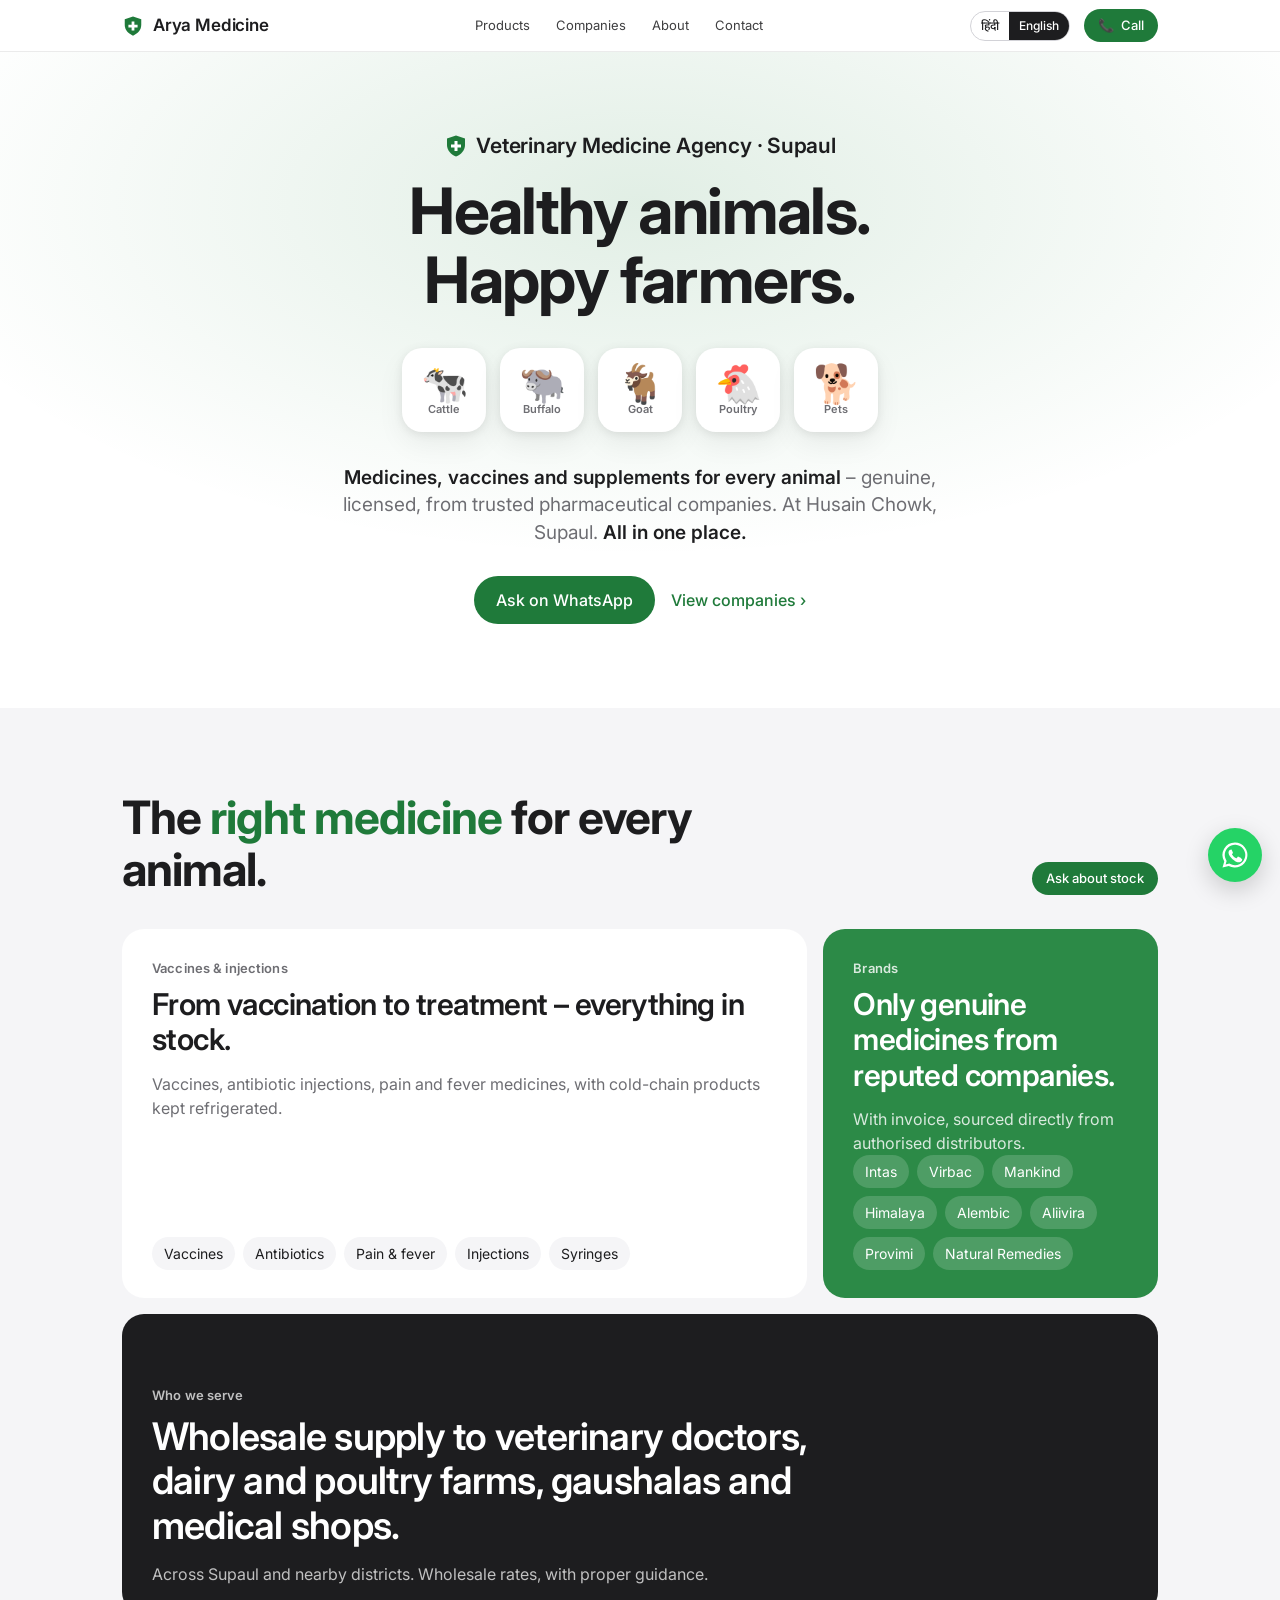
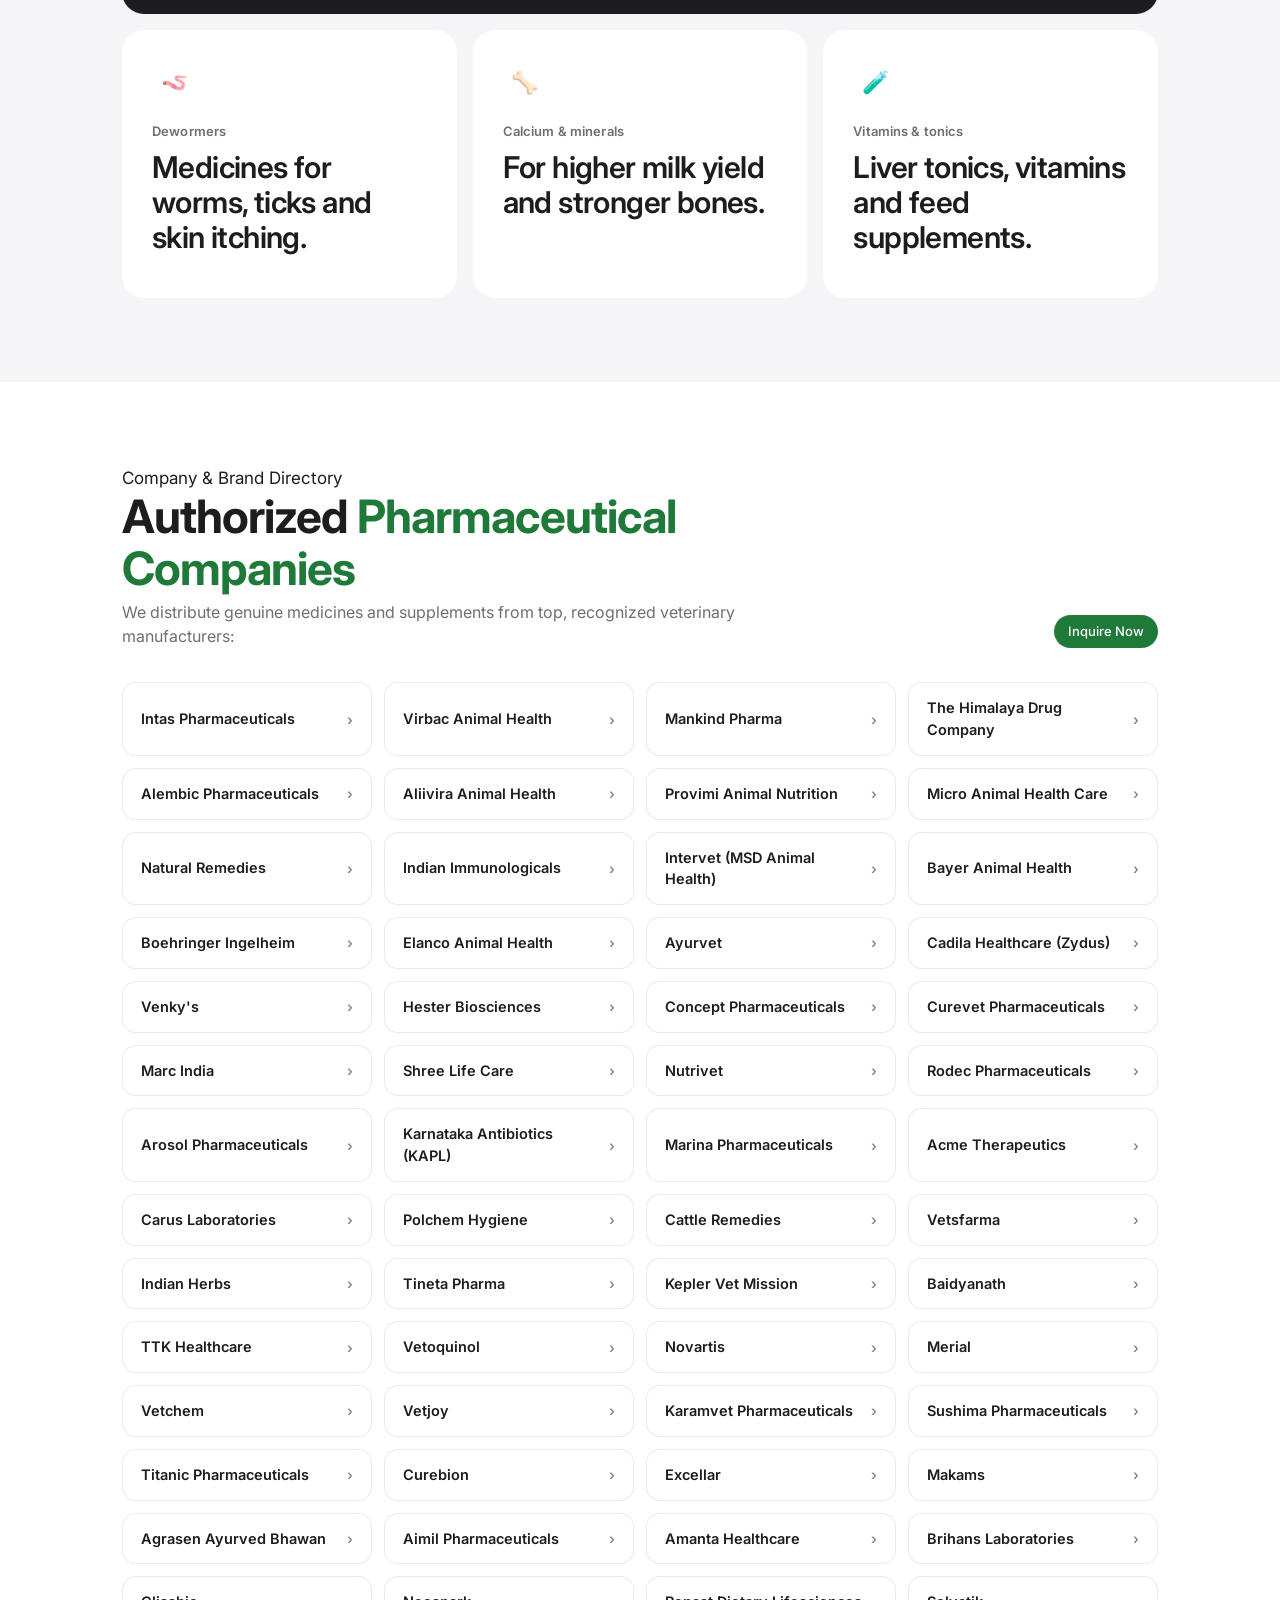
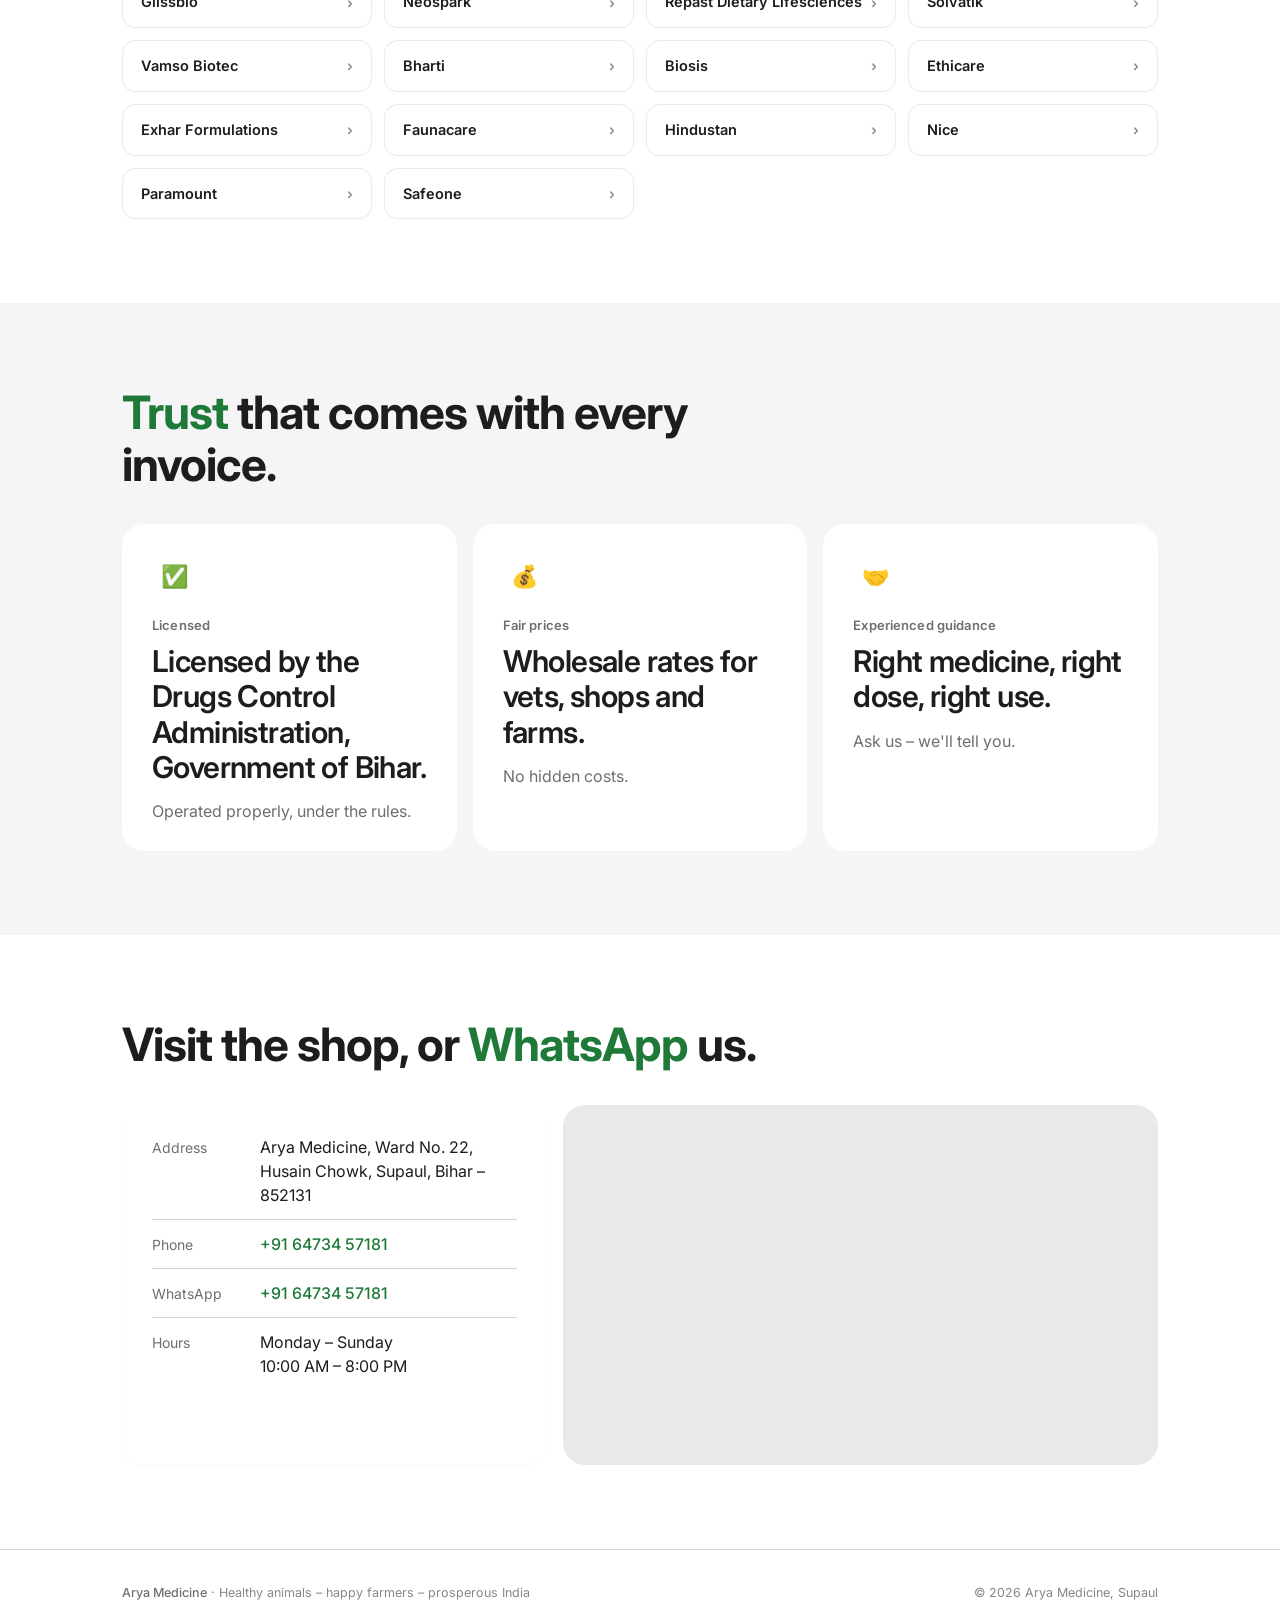
==== commit af47251d: "Update contact and WhatsApp number to 6473457181" ====
--- a/en/index.html
+++ b/en/index.html
@@ -31,7 +31,7 @@
   "alternateName": "आर्या मेडिसिन",
   "description": "Licensed veterinary medicine wholesale agency in Supaul, Bihar. Genuine medicines, vaccines, dewormers, antibiotic injections, bolus and supplements from leading pharmaceutical companies.",
   "url": "https://aryamedicine.in/en/",
-  "telephone": "+91-9471466216",
+  "telephone": "+91-6473457181",
   "address": {
     "@type": "PostalAddress",
     "streetAddress": "Ward No-22, Husain Chowk",
@@ -71,7 +71,7 @@
 <header class="nav"><div class="wrap">
   <a class="brand" href="./"><svg viewBox="0 0 48 48" aria-hidden="true"><path d="M24 3l18 6v13c0 11-8 19-18 23C14 41 6 33 6 22V9z" fill="#1f7a3a"/><path d="M21 14h6v7h7v6h-7v7h-6v-7h-7v-6h7z" fill="#fff"/></svg>Arya Medicine</a>
   <nav class="links"><a href="#products">Products</a><a href="#brands">Companies</a><a href="#about">About</a><a href="#contact">Contact</a></nav>
-  <div class="navr"><div class="lang" aria-label="Select language"><a href="../" hreflang="hi" lang="hi">हिंदी</a><span>English</span></div><a class="pill" href="tel:+919471466216">📞 <span>Call</span></a></div>
+  <div class="navr"><div class="lang" aria-label="Select language"><a href="../" hreflang="hi" lang="hi">हिंदी</a><span>English</span></div><a class="pill" href="tel:+916473457181">📞 <span>Call</span></a></div>
 </div></header>
 
 <section class="hero"><div class="wrap">
@@ -81,11 +81,11 @@
     <div class="tile">🐄<small>Cattle</small></div><div class="tile">🐃<small>Buffalo</small></div><div class="tile">🐐<small>Goat</small></div><div class="tile">🐔<small>Poultry</small></div><div class="tile">🐕<small>Pets</small></div>
   </div>
   <p class="lead"><b>Medicines, vaccines and supplements for every animal</b> – genuine, licensed, from trusted pharmaceutical companies. At Husain Chowk, Supaul. <b>All in one place.</b></p>
-  <div class="ctas"><a class="pill lg" href="https://wa.me/919471466216?text=Hello%2C%20I%20need%20information%20about%20veterinary%20medicines">Ask on WhatsApp</a><a class="tlink" href="#brands">View companies</a></div>
+  <div class="ctas"><a class="pill lg" href="https://wa.me/916473457181?text=Hello%2C%20I%20need%20information%20about%20veterinary%20medicines">Ask on WhatsApp</a><a class="tlink" href="#brands">View companies</a></div>
 </div></section>
 
 <section class="sec alt" id="products"><div class="wrap">
-  <div class="shead"><h2>The <em>right medicine</em> for every animal.</h2><a class="pill" href="https://wa.me/919471466216">Ask about stock</a></div>
+  <div class="shead"><h2>The <em>right medicine</em> for every animal.</h2><a class="pill" href="https://wa.me/916473457181">Ask about stock</a></div>
   <div class="bento">
     <div class="card c8"><div class="k">Vaccines &amp; injections</div><h3>From vaccination to treatment – everything in stock.</h3><p>Vaccines, antibiotic injections, pain and fever medicines, with cold-chain products kept refrigerated.</p><ul><li>Vaccines</li><li>Antibiotics</li><li>Pain &amp; fever</li><li>Injections</li><li>Syringes</li></ul></div>
     <div class="card c4 green"><div class="k">Brands</div><h3>Only genuine medicines from reputed companies.</h3><p>With invoice, sourced directly from authorised distributors.</p><ul><li>Intas</li><li>Virbac</li><li>Mankind</li><li>Himalaya</li><li>Alembic</li><li>Aliivira</li><li>Provimi</li><li>Natural Remedies</li></ul></div>
@@ -103,75 +103,75 @@
       <h2>Authorized <em>Pharmaceutical Companies</em></h2>
       <p class="brand-lead">We distribute genuine medicines and supplements from top, recognized veterinary manufacturers:</p>
     </div>
-    <a class="pill" href="https://wa.me/919471466216?text=Hello%2C%20I%20would%20like%20to%20inquire%20about%20veterinary%20brands">Inquire Now</a>
+    <a class="pill" href="https://wa.me/916473457181?text=Hello%2C%20I%20would%20like%20to%20inquire%20about%20veterinary%20brands">Inquire Now</a>
   </div>
   <div class="brand-grid">
-    <a class="brand-chip" href="https://wa.me/919471466216?text=Hello Arya Medicine, I need information about Intas Pharmaceuticals veterinary medicines." target="_blank" rel="noopener"><span>Intas Pharmaceuticals</span><span class="b-arrow">›</span></a>
-    <a class="brand-chip" href="https://wa.me/919471466216?text=Hello Arya Medicine, I need information about Virbac Animal Health veterinary medicines." target="_blank" rel="noopener"><span>Virbac Animal Health</span><span class="b-arrow">›</span></a>
-    <a class="brand-chip" href="https://wa.me/919471466216?text=Hello Arya Medicine, I need information about Mankind Pharma veterinary medicines." target="_blank" rel="noopener"><span>Mankind Pharma</span><span class="b-arrow">›</span></a>
-    <a class="brand-chip" href="https://wa.me/919471466216?text=Hello Arya Medicine, I need information about The Himalaya Drug Company veterinary medicines." target="_blank" rel="noopener"><span>The Himalaya Drug Company</span><span class="b-arrow">›</span></a>
-    <a class="brand-chip" href="https://wa.me/919471466216?text=Hello Arya Medicine, I need information about Alembic Pharmaceuticals veterinary medicines." target="_blank" rel="noopener"><span>Alembic Pharmaceuticals</span><span class="b-arrow">›</span></a>
-    <a class="brand-chip" href="https://wa.me/919471466216?text=Hello Arya Medicine, I need information about Aliivira Animal Health veterinary medicines." target="_blank" rel="noopener"><span>Aliivira Animal Health</span><span class="b-arrow">›</span></a>
-    <a class="brand-chip" href="https://wa.me/919471466216?text=Hello Arya Medicine, I need information about Provimi Animal Nutrition veterinary medicines." target="_blank" rel="noopener"><span>Provimi Animal Nutrition</span><span class="b-arrow">›</span></a>
-    <a class="brand-chip" href="https://wa.me/919471466216?text=Hello Arya Medicine, I need information about Micro Animal Health Care veterinary medicines." target="_blank" rel="noopener"><span>Micro Animal Health Care</span><span class="b-arrow">›</span></a>
-    <a class="brand-chip" href="https://wa.me/919471466216?text=Hello Arya Medicine, I need information about Natural Remedies veterinary medicines." target="_blank" rel="noopener"><span>Natural Remedies</span><span class="b-arrow">›</span></a>
-    <a class="brand-chip" href="https://wa.me/919471466216?text=Hello Arya Medicine, I need information about Indian Immunologicals veterinary medicines." target="_blank" rel="noopener"><span>Indian Immunologicals</span><span class="b-arrow">›</span></a>
-    <a class="brand-chip" href="https://wa.me/919471466216?text=Hello Arya Medicine, I need information about Intervet (MSD Animal Health) veterinary medicines." target="_blank" rel="noopener"><span>Intervet (MSD Animal Health)</span><span class="b-arrow">›</span></a>
-    <a class="brand-chip" href="https://wa.me/919471466216?text=Hello Arya Medicine, I need information about Bayer Animal Health veterinary medicines." target="_blank" rel="noopener"><span>Bayer Animal Health</span><span class="b-arrow">›</span></a>
-    <a class="brand-chip" href="https://wa.me/919471466216?text=Hello Arya Medicine, I need information about Boehringer Ingelheim veterinary medicines." target="_blank" rel="noopener"><span>Boehringer Ingelheim</span><span class="b-arrow">›</span></a>
-    <a class="brand-chip" href="https://wa.me/919471466216?text=Hello Arya Medicine, I need information about Elanco Animal Health veterinary medicines." target="_blank" rel="noopener"><span>Elanco Animal Health</span><span class="b-arrow">›</span></a>
-    <a class="brand-chip" href="https://wa.me/919471466216?text=Hello Arya Medicine, I need information about Ayurvet veterinary medicines." target="_blank" rel="noopener"><span>Ayurvet</span><span class="b-arrow">›</span></a>
-    <a class="brand-chip" href="https://wa.me/919471466216?text=Hello Arya Medicine, I need information about Cadila Healthcare (Zydus) veterinary medicines." target="_blank" rel="noopener"><span>Cadila Healthcare (Zydus)</span><span class="b-arrow">›</span></a>
-    <a class="brand-chip" href="https://wa.me/919471466216?text=Hello Arya Medicine, I need information about Venky&#x27;s veterinary medicines." target="_blank" rel="noopener"><span>Venky&#x27;s</span><span class="b-arrow">›</span></a>
-    <a class="brand-chip" href="https://wa.me/919471466216?text=Hello Arya Medicine, I need information about Hester Biosciences veterinary medicines." target="_blank" rel="noopener"><span>Hester Biosciences</span><span class="b-arrow">›</span></a>
-    <a class="brand-chip" href="https://wa.me/919471466216?text=Hello Arya Medicine, I need information about Concept Pharmaceuticals veterinary medicines." target="_blank" rel="noopener"><span>Concept Pharmaceuticals</span><span class="b-arrow">›</span></a>
-    <a class="brand-chip" href="https://wa.me/919471466216?text=Hello Arya Medicine, I need information about Curevet Pharmaceuticals veterinary medicines." target="_blank" rel="noopener"><span>Curevet Pharmaceuticals</span><span class="b-arrow">›</span></a>
-    <a class="brand-chip" href="https://wa.me/919471466216?text=Hello Arya Medicine, I need information about Marc India veterinary medicines." target="_blank" rel="noopener"><span>Marc India</span><span class="b-arrow">›</span></a>
-    <a class="brand-chip" href="https://wa.me/919471466216?text=Hello Arya Medicine, I need information about Shree Life Care veterinary medicines." target="_blank" rel="noopener"><span>Shree Life Care</span><span class="b-arrow">›</span></a>
-    <a class="brand-chip" href="https://wa.me/919471466216?text=Hello Arya Medicine, I need information about Nutrivet veterinary medicines." target="_blank" rel="noopener"><span>Nutrivet</span><span class="b-arrow">›</span></a>
-    <a class="brand-chip" href="https://wa.me/919471466216?text=Hello Arya Medicine, I need information about Rodec Pharmaceuticals veterinary medicines." target="_blank" rel="noopener"><span>Rodec Pharmaceuticals</span><span class="b-arrow">›</span></a>
-    <a class="brand-chip" href="https://wa.me/919471466216?text=Hello Arya Medicine, I need information about Arosol Pharmaceuticals veterinary medicines." target="_blank" rel="noopener"><span>Arosol Pharmaceuticals</span><span class="b-arrow">›</span></a>
-    <a class="brand-chip" href="https://wa.me/919471466216?text=Hello Arya Medicine, I need information about Karnataka Antibiotics (KAPL) veterinary medicines." target="_blank" rel="noopener"><span>Karnataka Antibiotics (KAPL)</span><span class="b-arrow">›</span></a>
-    <a class="brand-chip" href="https://wa.me/919471466216?text=Hello Arya Medicine, I need information about Marina Pharmaceuticals veterinary medicines." target="_blank" rel="noopener"><span>Marina Pharmaceuticals</span><span class="b-arrow">›</span></a>
-    <a class="brand-chip" href="https://wa.me/919471466216?text=Hello Arya Medicine, I need information about Acme Therapeutics veterinary medicines." target="_blank" rel="noopener"><span>Acme Therapeutics</span><span class="b-arrow">›</span></a>
-    <a class="brand-chip" href="https://wa.me/919471466216?text=Hello Arya Medicine, I need information about Carus Laboratories veterinary medicines." target="_blank" rel="noopener"><span>Carus Laboratories</span><span class="b-arrow">›</span></a>
-    <a class="brand-chip" href="https://wa.me/919471466216?text=Hello Arya Medicine, I need information about Polchem Hygiene veterinary medicines." target="_blank" rel="noopener"><span>Polchem Hygiene</span><span class="b-arrow">›</span></a>
-    <a class="brand-chip" href="https://wa.me/919471466216?text=Hello Arya Medicine, I need information about Cattle Remedies veterinary medicines." target="_blank" rel="noopener"><span>Cattle Remedies</span><span class="b-arrow">›</span></a>
-    <a class="brand-chip" href="https://wa.me/919471466216?text=Hello Arya Medicine, I need information about Vetsfarma veterinary medicines." target="_blank" rel="noopener"><span>Vetsfarma</span><span class="b-arrow">›</span></a>
-    <a class="brand-chip" href="https://wa.me/919471466216?text=Hello Arya Medicine, I need information about Indian Herbs veterinary medicines." target="_blank" rel="noopener"><span>Indian Herbs</span><span class="b-arrow">›</span></a>
-    <a class="brand-chip" href="https://wa.me/919471466216?text=Hello Arya Medicine, I need information about Tineta Pharma veterinary medicines." target="_blank" rel="noopener"><span>Tineta Pharma</span><span class="b-arrow">›</span></a>
-    <a class="brand-chip" href="https://wa.me/919471466216?text=Hello Arya Medicine, I need information about Kepler Vet Mission veterinary medicines." target="_blank" rel="noopener"><span>Kepler Vet Mission</span><span class="b-arrow">›</span></a>
-    <a class="brand-chip" href="https://wa.me/919471466216?text=Hello Arya Medicine, I need information about Baidyanath veterinary medicines." target="_blank" rel="noopener"><span>Baidyanath</span><span class="b-arrow">›</span></a>
-    <a class="brand-chip" href="https://wa.me/919471466216?text=Hello Arya Medicine, I need information about TTK Healthcare veterinary medicines." target="_blank" rel="noopener"><span>TTK Healthcare</span><span class="b-arrow">›</span></a>
-    <a class="brand-chip" href="https://wa.me/919471466216?text=Hello Arya Medicine, I need information about Vetoquinol veterinary medicines." target="_blank" rel="noopener"><span>Vetoquinol</span><span class="b-arrow">›</span></a>
-    <a class="brand-chip" href="https://wa.me/919471466216?text=Hello Arya Medicine, I need information about Novartis veterinary medicines." target="_blank" rel="noopener"><span>Novartis</span><span class="b-arrow">›</span></a>
-    <a class="brand-chip" href="https://wa.me/919471466216?text=Hello Arya Medicine, I need information about Merial veterinary medicines." target="_blank" rel="noopener"><span>Merial</span><span class="b-arrow">›</span></a>
-    <a class="brand-chip" href="https://wa.me/919471466216?text=Hello Arya Medicine, I need information about Vetchem veterinary medicines." target="_blank" rel="noopener"><span>Vetchem</span><span class="b-arrow">›</span></a>
-    <a class="brand-chip" href="https://wa.me/919471466216?text=Hello Arya Medicine, I need information about Vetjoy veterinary medicines." target="_blank" rel="noopener"><span>Vetjoy</span><span class="b-arrow">›</span></a>
-    <a class="brand-chip" href="https://wa.me/919471466216?text=Hello Arya Medicine, I need information about Karamvet Pharmaceuticals veterinary medicines." target="_blank" rel="noopener"><span>Karamvet Pharmaceuticals</span><span class="b-arrow">›</span></a>
-    <a class="brand-chip" href="https://wa.me/919471466216?text=Hello Arya Medicine, I need information about Sushima Pharmaceuticals veterinary medicines." target="_blank" rel="noopener"><span>Sushima Pharmaceuticals</span><span class="b-arrow">›</span></a>
-    <a class="brand-chip" href="https://wa.me/919471466216?text=Hello Arya Medicine, I need information about Titanic Pharmaceuticals veterinary medicines." target="_blank" rel="noopener"><span>Titanic Pharmaceuticals</span><span class="b-arrow">›</span></a>
-    <a class="brand-chip" href="https://wa.me/919471466216?text=Hello Arya Medicine, I need information about Curebion veterinary medicines." target="_blank" rel="noopener"><span>Curebion</span><span class="b-arrow">›</span></a>
-    <a class="brand-chip" href="https://wa.me/919471466216?text=Hello Arya Medicine, I need information about Excellar veterinary medicines." target="_blank" rel="noopener"><span>Excellar</span><span class="b-arrow">›</span></a>
-    <a class="brand-chip" href="https://wa.me/919471466216?text=Hello Arya Medicine, I need information about Makams veterinary medicines." target="_blank" rel="noopener"><span>Makams</span><span class="b-arrow">›</span></a>
-    <a class="brand-chip" href="https://wa.me/919471466216?text=Hello Arya Medicine, I need information about Agrasen Ayurved Bhawan veterinary medicines." target="_blank" rel="noopener"><span>Agrasen Ayurved Bhawan</span><span class="b-arrow">›</span></a>
-    <a class="brand-chip" href="https://wa.me/919471466216?text=Hello Arya Medicine, I need information about Aimil Pharmaceuticals veterinary medicines." target="_blank" rel="noopener"><span>Aimil Pharmaceuticals</span><span class="b-arrow">›</span></a>
-    <a class="brand-chip" href="https://wa.me/919471466216?text=Hello Arya Medicine, I need information about Amanta Healthcare veterinary medicines." target="_blank" rel="noopener"><span>Amanta Healthcare</span><span class="b-arrow">›</span></a>
-    <a class="brand-chip" href="https://wa.me/919471466216?text=Hello Arya Medicine, I need information about Brihans Laboratories veterinary medicines." target="_blank" rel="noopener"><span>Brihans Laboratories</span><span class="b-arrow">›</span></a>
-    <a class="brand-chip" href="https://wa.me/919471466216?text=Hello Arya Medicine, I need information about Glissbio veterinary medicines." target="_blank" rel="noopener"><span>Glissbio</span><span class="b-arrow">›</span></a>
-    <a class="brand-chip" href="https://wa.me/919471466216?text=Hello Arya Medicine, I need information about Neospark veterinary medicines." target="_blank" rel="noopener"><span>Neospark</span><span class="b-arrow">›</span></a>
-    <a class="brand-chip" href="https://wa.me/919471466216?text=Hello Arya Medicine, I need information about Repast Dietary Lifesciences veterinary medicines." target="_blank" rel="noopener"><span>Repast Dietary Lifesciences</span><span class="b-arrow">›</span></a>
-    <a class="brand-chip" href="https://wa.me/919471466216?text=Hello Arya Medicine, I need information about Solvatik veterinary medicines." target="_blank" rel="noopener"><span>Solvatik</span><span class="b-arrow">›</span></a>
-    <a class="brand-chip" href="https://wa.me/919471466216?text=Hello Arya Medicine, I need information about Vamso Biotec veterinary medicines." target="_blank" rel="noopener"><span>Vamso Biotec</span><span class="b-arrow">›</span></a>
-    <a class="brand-chip" href="https://wa.me/919471466216?text=Hello Arya Medicine, I need information about Bharti veterinary medicines." target="_blank" rel="noopener"><span>Bharti</span><span class="b-arrow">›</span></a>
-    <a class="brand-chip" href="https://wa.me/919471466216?text=Hello Arya Medicine, I need information about Biosis veterinary medicines." target="_blank" rel="noopener"><span>Biosis</span><span class="b-arrow">›</span></a>
-    <a class="brand-chip" href="https://wa.me/919471466216?text=Hello Arya Medicine, I need information about Ethicare veterinary medicines." target="_blank" rel="noopener"><span>Ethicare</span><span class="b-arrow">›</span></a>
-    <a class="brand-chip" href="https://wa.me/919471466216?text=Hello Arya Medicine, I need information about Exhar Formulations veterinary medicines." target="_blank" rel="noopener"><span>Exhar Formulations</span><span class="b-arrow">›</span></a>
-    <a class="brand-chip" href="https://wa.me/919471466216?text=Hello Arya Medicine, I need information about Faunacare veterinary medicines." target="_blank" rel="noopener"><span>Faunacare</span><span class="b-arrow">›</span></a>
-    <a class="brand-chip" href="https://wa.me/919471466216?text=Hello Arya Medicine, I need information about Hindustan veterinary medicines." target="_blank" rel="noopener"><span>Hindustan</span><span class="b-arrow">›</span></a>
-    <a class="brand-chip" href="https://wa.me/919471466216?text=Hello Arya Medicine, I need information about Nice veterinary medicines." target="_blank" rel="noopener"><span>Nice</span><span class="b-arrow">›</span></a>
-    <a class="brand-chip" href="https://wa.me/919471466216?text=Hello Arya Medicine, I need information about Paramount veterinary medicines." target="_blank" rel="noopener"><span>Paramount</span><span class="b-arrow">›</span></a>
-    <a class="brand-chip" href="https://wa.me/919471466216?text=Hello Arya Medicine, I need information about Safeone veterinary medicines." target="_blank" rel="noopener"><span>Safeone</span><span class="b-arrow">›</span></a>
+    <a class="brand-chip" href="https://wa.me/916473457181?text=Hello Arya Medicine, I need information about Intas Pharmaceuticals veterinary medicines." target="_blank" rel="noopener"><span>Intas Pharmaceuticals</span><span class="b-arrow">›</span></a>
+    <a class="brand-chip" href="https://wa.me/916473457181?text=Hello Arya Medicine, I need information about Virbac Animal Health veterinary medicines." target="_blank" rel="noopener"><span>Virbac Animal Health</span><span class="b-arrow">›</span></a>
+    <a class="brand-chip" href="https://wa.me/916473457181?text=Hello Arya Medicine, I need information about Mankind Pharma veterinary medicines." target="_blank" rel="noopener"><span>Mankind Pharma</span><span class="b-arrow">›</span></a>
+    <a class="brand-chip" href="https://wa.me/916473457181?text=Hello Arya Medicine, I need information about The Himalaya Drug Company veterinary medicines." target="_blank" rel="noopener"><span>The Himalaya Drug Company</span><span class="b-arrow">›</span></a>
+    <a class="brand-chip" href="https://wa.me/916473457181?text=Hello Arya Medicine, I need information about Alembic Pharmaceuticals veterinary medicines." target="_blank" rel="noopener"><span>Alembic Pharmaceuticals</span><span class="b-arrow">›</span></a>
+    <a class="brand-chip" href="https://wa.me/916473457181?text=Hello Arya Medicine, I need information about Aliivira Animal Health veterinary medicines." target="_blank" rel="noopener"><span>Aliivira Animal Health</span><span class="b-arrow">›</span></a>
+    <a class="brand-chip" href="https://wa.me/916473457181?text=Hello Arya Medicine, I need information about Provimi Animal Nutrition veterinary medicines." target="_blank" rel="noopener"><span>Provimi Animal Nutrition</span><span class="b-arrow">›</span></a>
+    <a class="brand-chip" href="https://wa.me/916473457181?text=Hello Arya Medicine, I need information about Micro Animal Health Care veterinary medicines." target="_blank" rel="noopener"><span>Micro Animal Health Care</span><span class="b-arrow">›</span></a>
+    <a class="brand-chip" href="https://wa.me/916473457181?text=Hello Arya Medicine, I need information about Natural Remedies veterinary medicines." target="_blank" rel="noopener"><span>Natural Remedies</span><span class="b-arrow">›</span></a>
+    <a class="brand-chip" href="https://wa.me/916473457181?text=Hello Arya Medicine, I need information about Indian Immunologicals veterinary medicines." target="_blank" rel="noopener"><span>Indian Immunologicals</span><span class="b-arrow">›</span></a>
+    <a class="brand-chip" href="https://wa.me/916473457181?text=Hello Arya Medicine, I need information about Intervet (MSD Animal Health) veterinary medicines." target="_blank" rel="noopener"><span>Intervet (MSD Animal Health)</span><span class="b-arrow">›</span></a>
+    <a class="brand-chip" href="https://wa.me/916473457181?text=Hello Arya Medicine, I need information about Bayer Animal Health veterinary medicines." target="_blank" rel="noopener"><span>Bayer Animal Health</span><span class="b-arrow">›</span></a>
+    <a class="brand-chip" href="https://wa.me/916473457181?text=Hello Arya Medicine, I need information about Boehringer Ingelheim veterinary medicines." target="_blank" rel="noopener"><span>Boehringer Ingelheim</span><span class="b-arrow">›</span></a>
+    <a class="brand-chip" href="https://wa.me/916473457181?text=Hello Arya Medicine, I need information about Elanco Animal Health veterinary medicines." target="_blank" rel="noopener"><span>Elanco Animal Health</span><span class="b-arrow">›</span></a>
+    <a class="brand-chip" href="https://wa.me/916473457181?text=Hello Arya Medicine, I need information about Ayurvet veterinary medicines." target="_blank" rel="noopener"><span>Ayurvet</span><span class="b-arrow">›</span></a>
+    <a class="brand-chip" href="https://wa.me/916473457181?text=Hello Arya Medicine, I need information about Cadila Healthcare (Zydus) veterinary medicines." target="_blank" rel="noopener"><span>Cadila Healthcare (Zydus)</span><span class="b-arrow">›</span></a>
+    <a class="brand-chip" href="https://wa.me/916473457181?text=Hello Arya Medicine, I need information about Venky&#x27;s veterinary medicines." target="_blank" rel="noopener"><span>Venky&#x27;s</span><span class="b-arrow">›</span></a>
+    <a class="brand-chip" href="https://wa.me/916473457181?text=Hello Arya Medicine, I need information about Hester Biosciences veterinary medicines." target="_blank" rel="noopener"><span>Hester Biosciences</span><span class="b-arrow">›</span></a>
+    <a class="brand-chip" href="https://wa.me/916473457181?text=Hello Arya Medicine, I need information about Concept Pharmaceuticals veterinary medicines." target="_blank" rel="noopener"><span>Concept Pharmaceuticals</span><span class="b-arrow">›</span></a>
+    <a class="brand-chip" href="https://wa.me/916473457181?text=Hello Arya Medicine, I need information about Curevet Pharmaceuticals veterinary medicines." target="_blank" rel="noopener"><span>Curevet Pharmaceuticals</span><span class="b-arrow">›</span></a>
+    <a class="brand-chip" href="https://wa.me/916473457181?text=Hello Arya Medicine, I need information about Marc India veterinary medicines." target="_blank" rel="noopener"><span>Marc India</span><span class="b-arrow">›</span></a>
+    <a class="brand-chip" href="https://wa.me/916473457181?text=Hello Arya Medicine, I need information about Shree Life Care veterinary medicines." target="_blank" rel="noopener"><span>Shree Life Care</span><span class="b-arrow">›</span></a>
+    <a class="brand-chip" href="https://wa.me/916473457181?text=Hello Arya Medicine, I need information about Nutrivet veterinary medicines." target="_blank" rel="noopener"><span>Nutrivet</span><span class="b-arrow">›</span></a>
+    <a class="brand-chip" href="https://wa.me/916473457181?text=Hello Arya Medicine, I need information about Rodec Pharmaceuticals veterinary medicines." target="_blank" rel="noopener"><span>Rodec Pharmaceuticals</span><span class="b-arrow">›</span></a>
+    <a class="brand-chip" href="https://wa.me/916473457181?text=Hello Arya Medicine, I need information about Arosol Pharmaceuticals veterinary medicines." target="_blank" rel="noopener"><span>Arosol Pharmaceuticals</span><span class="b-arrow">›</span></a>
+    <a class="brand-chip" href="https://wa.me/916473457181?text=Hello Arya Medicine, I need information about Karnataka Antibiotics (KAPL) veterinary medicines." target="_blank" rel="noopener"><span>Karnataka Antibiotics (KAPL)</span><span class="b-arrow">›</span></a>
+    <a class="brand-chip" href="https://wa.me/916473457181?text=Hello Arya Medicine, I need information about Marina Pharmaceuticals veterinary medicines." target="_blank" rel="noopener"><span>Marina Pharmaceuticals</span><span class="b-arrow">›</span></a>
+    <a class="brand-chip" href="https://wa.me/916473457181?text=Hello Arya Medicine, I need information about Acme Therapeutics veterinary medicines." target="_blank" rel="noopener"><span>Acme Therapeutics</span><span class="b-arrow">›</span></a>
+    <a class="brand-chip" href="https://wa.me/916473457181?text=Hello Arya Medicine, I need information about Carus Laboratories veterinary medicines." target="_blank" rel="noopener"><span>Carus Laboratories</span><span class="b-arrow">›</span></a>
+    <a class="brand-chip" href="https://wa.me/916473457181?text=Hello Arya Medicine, I need information about Polchem Hygiene veterinary medicines." target="_blank" rel="noopener"><span>Polchem Hygiene</span><span class="b-arrow">›</span></a>
+    <a class="brand-chip" href="https://wa.me/916473457181?text=Hello Arya Medicine, I need information about Cattle Remedies veterinary medicines." target="_blank" rel="noopener"><span>Cattle Remedies</span><span class="b-arrow">›</span></a>
+    <a class="brand-chip" href="https://wa.me/916473457181?text=Hello Arya Medicine, I need information about Vetsfarma veterinary medicines." target="_blank" rel="noopener"><span>Vetsfarma</span><span class="b-arrow">›</span></a>
+    <a class="brand-chip" href="https://wa.me/916473457181?text=Hello Arya Medicine, I need information about Indian Herbs veterinary medicines." target="_blank" rel="noopener"><span>Indian Herbs</span><span class="b-arrow">›</span></a>
+    <a class="brand-chip" href="https://wa.me/916473457181?text=Hello Arya Medicine, I need information about Tineta Pharma veterinary medicines." target="_blank" rel="noopener"><span>Tineta Pharma</span><span class="b-arrow">›</span></a>
+    <a class="brand-chip" href="https://wa.me/916473457181?text=Hello Arya Medicine, I need information about Kepler Vet Mission veterinary medicines." target="_blank" rel="noopener"><span>Kepler Vet Mission</span><span class="b-arrow">›</span></a>
+    <a class="brand-chip" href="https://wa.me/916473457181?text=Hello Arya Medicine, I need information about Baidyanath veterinary medicines." target="_blank" rel="noopener"><span>Baidyanath</span><span class="b-arrow">›</span></a>
+    <a class="brand-chip" href="https://wa.me/916473457181?text=Hello Arya Medicine, I need information about TTK Healthcare veterinary medicines." target="_blank" rel="noopener"><span>TTK Healthcare</span><span class="b-arrow">›</span></a>
+    <a class="brand-chip" href="https://wa.me/916473457181?text=Hello Arya Medicine, I need information about Vetoquinol veterinary medicines." target="_blank" rel="noopener"><span>Vetoquinol</span><span class="b-arrow">›</span></a>
+    <a class="brand-chip" href="https://wa.me/916473457181?text=Hello Arya Medicine, I need information about Novartis veterinary medicines." target="_blank" rel="noopener"><span>Novartis</span><span class="b-arrow">›</span></a>
+    <a class="brand-chip" href="https://wa.me/916473457181?text=Hello Arya Medicine, I need information about Merial veterinary medicines." target="_blank" rel="noopener"><span>Merial</span><span class="b-arrow">›</span></a>
+    <a class="brand-chip" href="https://wa.me/916473457181?text=Hello Arya Medicine, I need information about Vetchem veterinary medicines." target="_blank" rel="noopener"><span>Vetchem</span><span class="b-arrow">›</span></a>
+    <a class="brand-chip" href="https://wa.me/916473457181?text=Hello Arya Medicine, I need information about Vetjoy veterinary medicines." target="_blank" rel="noopener"><span>Vetjoy</span><span class="b-arrow">›</span></a>
+    <a class="brand-chip" href="https://wa.me/916473457181?text=Hello Arya Medicine, I need information about Karamvet Pharmaceuticals veterinary medicines." target="_blank" rel="noopener"><span>Karamvet Pharmaceuticals</span><span class="b-arrow">›</span></a>
+    <a class="brand-chip" href="https://wa.me/916473457181?text=Hello Arya Medicine, I need information about Sushima Pharmaceuticals veterinary medicines." target="_blank" rel="noopener"><span>Sushima Pharmaceuticals</span><span class="b-arrow">›</span></a>
+    <a class="brand-chip" href="https://wa.me/916473457181?text=Hello Arya Medicine, I need information about Titanic Pharmaceuticals veterinary medicines." target="_blank" rel="noopener"><span>Titanic Pharmaceuticals</span><span class="b-arrow">›</span></a>
+    <a class="brand-chip" href="https://wa.me/916473457181?text=Hello Arya Medicine, I need information about Curebion veterinary medicines." target="_blank" rel="noopener"><span>Curebion</span><span class="b-arrow">›</span></a>
+    <a class="brand-chip" href="https://wa.me/916473457181?text=Hello Arya Medicine, I need information about Excellar veterinary medicines." target="_blank" rel="noopener"><span>Excellar</span><span class="b-arrow">›</span></a>
+    <a class="brand-chip" href="https://wa.me/916473457181?text=Hello Arya Medicine, I need information about Makams veterinary medicines." target="_blank" rel="noopener"><span>Makams</span><span class="b-arrow">›</span></a>
+    <a class="brand-chip" href="https://wa.me/916473457181?text=Hello Arya Medicine, I need information about Agrasen Ayurved Bhawan veterinary medicines." target="_blank" rel="noopener"><span>Agrasen Ayurved Bhawan</span><span class="b-arrow">›</span></a>
+    <a class="brand-chip" href="https://wa.me/916473457181?text=Hello Arya Medicine, I need information about Aimil Pharmaceuticals veterinary medicines." target="_blank" rel="noopener"><span>Aimil Pharmaceuticals</span><span class="b-arrow">›</span></a>
+    <a class="brand-chip" href="https://wa.me/916473457181?text=Hello Arya Medicine, I need information about Amanta Healthcare veterinary medicines." target="_blank" rel="noopener"><span>Amanta Healthcare</span><span class="b-arrow">›</span></a>
+    <a class="brand-chip" href="https://wa.me/916473457181?text=Hello Arya Medicine, I need information about Brihans Laboratories veterinary medicines." target="_blank" rel="noopener"><span>Brihans Laboratories</span><span class="b-arrow">›</span></a>
+    <a class="brand-chip" href="https://wa.me/916473457181?text=Hello Arya Medicine, I need information about Glissbio veterinary medicines." target="_blank" rel="noopener"><span>Glissbio</span><span class="b-arrow">›</span></a>
+    <a class="brand-chip" href="https://wa.me/916473457181?text=Hello Arya Medicine, I need information about Neospark veterinary medicines." target="_blank" rel="noopener"><span>Neospark</span><span class="b-arrow">›</span></a>
+    <a class="brand-chip" href="https://wa.me/916473457181?text=Hello Arya Medicine, I need information about Repast Dietary Lifesciences veterinary medicines." target="_blank" rel="noopener"><span>Repast Dietary Lifesciences</span><span class="b-arrow">›</span></a>
+    <a class="brand-chip" href="https://wa.me/916473457181?text=Hello Arya Medicine, I need information about Solvatik veterinary medicines." target="_blank" rel="noopener"><span>Solvatik</span><span class="b-arrow">›</span></a>
+    <a class="brand-chip" href="https://wa.me/916473457181?text=Hello Arya Medicine, I need information about Vamso Biotec veterinary medicines." target="_blank" rel="noopener"><span>Vamso Biotec</span><span class="b-arrow">›</span></a>
+    <a class="brand-chip" href="https://wa.me/916473457181?text=Hello Arya Medicine, I need information about Bharti veterinary medicines." target="_blank" rel="noopener"><span>Bharti</span><span class="b-arrow">›</span></a>
+    <a class="brand-chip" href="https://wa.me/916473457181?text=Hello Arya Medicine, I need information about Biosis veterinary medicines." target="_blank" rel="noopener"><span>Biosis</span><span class="b-arrow">›</span></a>
+    <a class="brand-chip" href="https://wa.me/916473457181?text=Hello Arya Medicine, I need information about Ethicare veterinary medicines." target="_blank" rel="noopener"><span>Ethicare</span><span class="b-arrow">›</span></a>
+    <a class="brand-chip" href="https://wa.me/916473457181?text=Hello Arya Medicine, I need information about Exhar Formulations veterinary medicines." target="_blank" rel="noopener"><span>Exhar Formulations</span><span class="b-arrow">›</span></a>
+    <a class="brand-chip" href="https://wa.me/916473457181?text=Hello Arya Medicine, I need information about Faunacare veterinary medicines." target="_blank" rel="noopener"><span>Faunacare</span><span class="b-arrow">›</span></a>
+    <a class="brand-chip" href="https://wa.me/916473457181?text=Hello Arya Medicine, I need information about Hindustan veterinary medicines." target="_blank" rel="noopener"><span>Hindustan</span><span class="b-arrow">›</span></a>
+    <a class="brand-chip" href="https://wa.me/916473457181?text=Hello Arya Medicine, I need information about Nice veterinary medicines." target="_blank" rel="noopener"><span>Nice</span><span class="b-arrow">›</span></a>
+    <a class="brand-chip" href="https://wa.me/916473457181?text=Hello Arya Medicine, I need information about Paramount veterinary medicines." target="_blank" rel="noopener"><span>Paramount</span><span class="b-arrow">›</span></a>
+    <a class="brand-chip" href="https://wa.me/916473457181?text=Hello Arya Medicine, I need information about Safeone veterinary medicines." target="_blank" rel="noopener"><span>Safeone</span><span class="b-arrow">›</span></a>
   </div>
 </div></section>
 
@@ -189,8 +189,8 @@
   <div class="contact">
     <div class="card"><dl>
       <div><dt>Address</dt><dd>Arya Medicine, Ward No. 22, Husain Chowk, Supaul, Bihar – 852131</dd></div>
-      <div><dt>Phone</dt><dd><a href="tel:+919471466216">+91 94714 66216</a></dd></div>
-      <div><dt>WhatsApp</dt><dd><a href="https://wa.me/919471466216">+91 94714 66216</a></dd></div>
+      <div><dt>Phone</dt><dd><a href="tel:+916473457181">+91 64734 57181</a></dd></div>
+      <div><dt>WhatsApp</dt><dd><a href="https://wa.me/916473457181">+91 64734 57181</a></dd></div>
       <div><dt>Hours</dt><dd>Monday – Sunday<br>10:00 AM – 8:00 PM</dd></div>
     </dl></div>
     <iframe class="map" loading="lazy" title="Map of Arya Medicine" referrerpolicy="no-referrer-when-downgrade" src="https://www.google.com/maps?q=Arya+Medicine,+Husain+Chowk,+Supaul,+Bihar+852131&output=embed"></iframe>
@@ -198,7 +198,7 @@
 </div></section>
 
 <footer><div class="wrap"><div><b>Arya Medicine</b> · Healthy animals – happy farmers – prosperous India</div><div>© <span id="y"></span> Arya Medicine, Supaul</div></div></footer>
-<a class="wa" href="https://wa.me/919471466216" aria-label="Message on WhatsApp"><svg viewBox="0 0 24 24"><path d="M12 2a10 10 0 0 0-8.6 15.1L2 22l5-1.3A10 10 0 1 0 12 2zm0 18.2a8.2 8.2 0 0 1-4.2-1.2l-.3-.2-3 .8.8-2.9-.2-.3A8.2 8.2 0 1 1 12 20.2zm4.5-6.1c-.2-.1-1.5-.7-1.7-.8s-.4-.1-.6.1-.6.8-.8 1-.3.2-.5.1a6.7 6.7 0 0 1-3.3-2.9c-.3-.4.3-.4.7-1.3.1-.2 0-.3 0-.4l-.8-1.8c-.2-.5-.4-.4-.6-.4h-.5a1 1 0 0 0-.7.3 3 3 0 0 0-.9 2.2 5.2 5.2 0 0 0 1.1 2.8 12 12 0 0 0 4.6 4.1c1.7.7 2.4.8 3.2.7a2.8 2.8 0 0 0 1.8-1.3 2.2 2.2 0 0 0 .2-1.3c-.1-.1-.3-.2-.5-.3z"/></svg></a>
+<a class="wa" href="https://wa.me/916473457181" aria-label="Message on WhatsApp"><svg viewBox="0 0 24 24"><path d="M12 2a10 10 0 0 0-8.6 15.1L2 22l5-1.3A10 10 0 1 0 12 2zm0 18.2a8.2 8.2 0 0 1-4.2-1.2l-.3-.2-3 .8.8-2.9-.2-.3A8.2 8.2 0 1 1 12 20.2zm4.5-6.1c-.2-.1-1.5-.7-1.7-.8s-.4-.1-.6.1-.6.8-.8 1-.3.2-.5.1a6.7 6.7 0 0 1-3.3-2.9c-.3-.4.3-.4.7-1.3.1-.2 0-.3 0-.4l-.8-1.8c-.2-.5-.4-.4-.6-.4h-.5a1 1 0 0 0-.7.3 3 3 0 0 0-.9 2.2 5.2 5.2 0 0 0 1.1 2.8 12 12 0 0 0 4.6 4.1c1.7.7 2.4.8 3.2.7a2.8 2.8 0 0 0 1.8-1.3 2.2 2.2 0 0 0 .2-1.3c-.1-.1-.3-.2-.5-.3z"/></svg></a>
 <script>document.getElementById('y').textContent=new Date().getFullYear()</script>
 </body>
 </html>
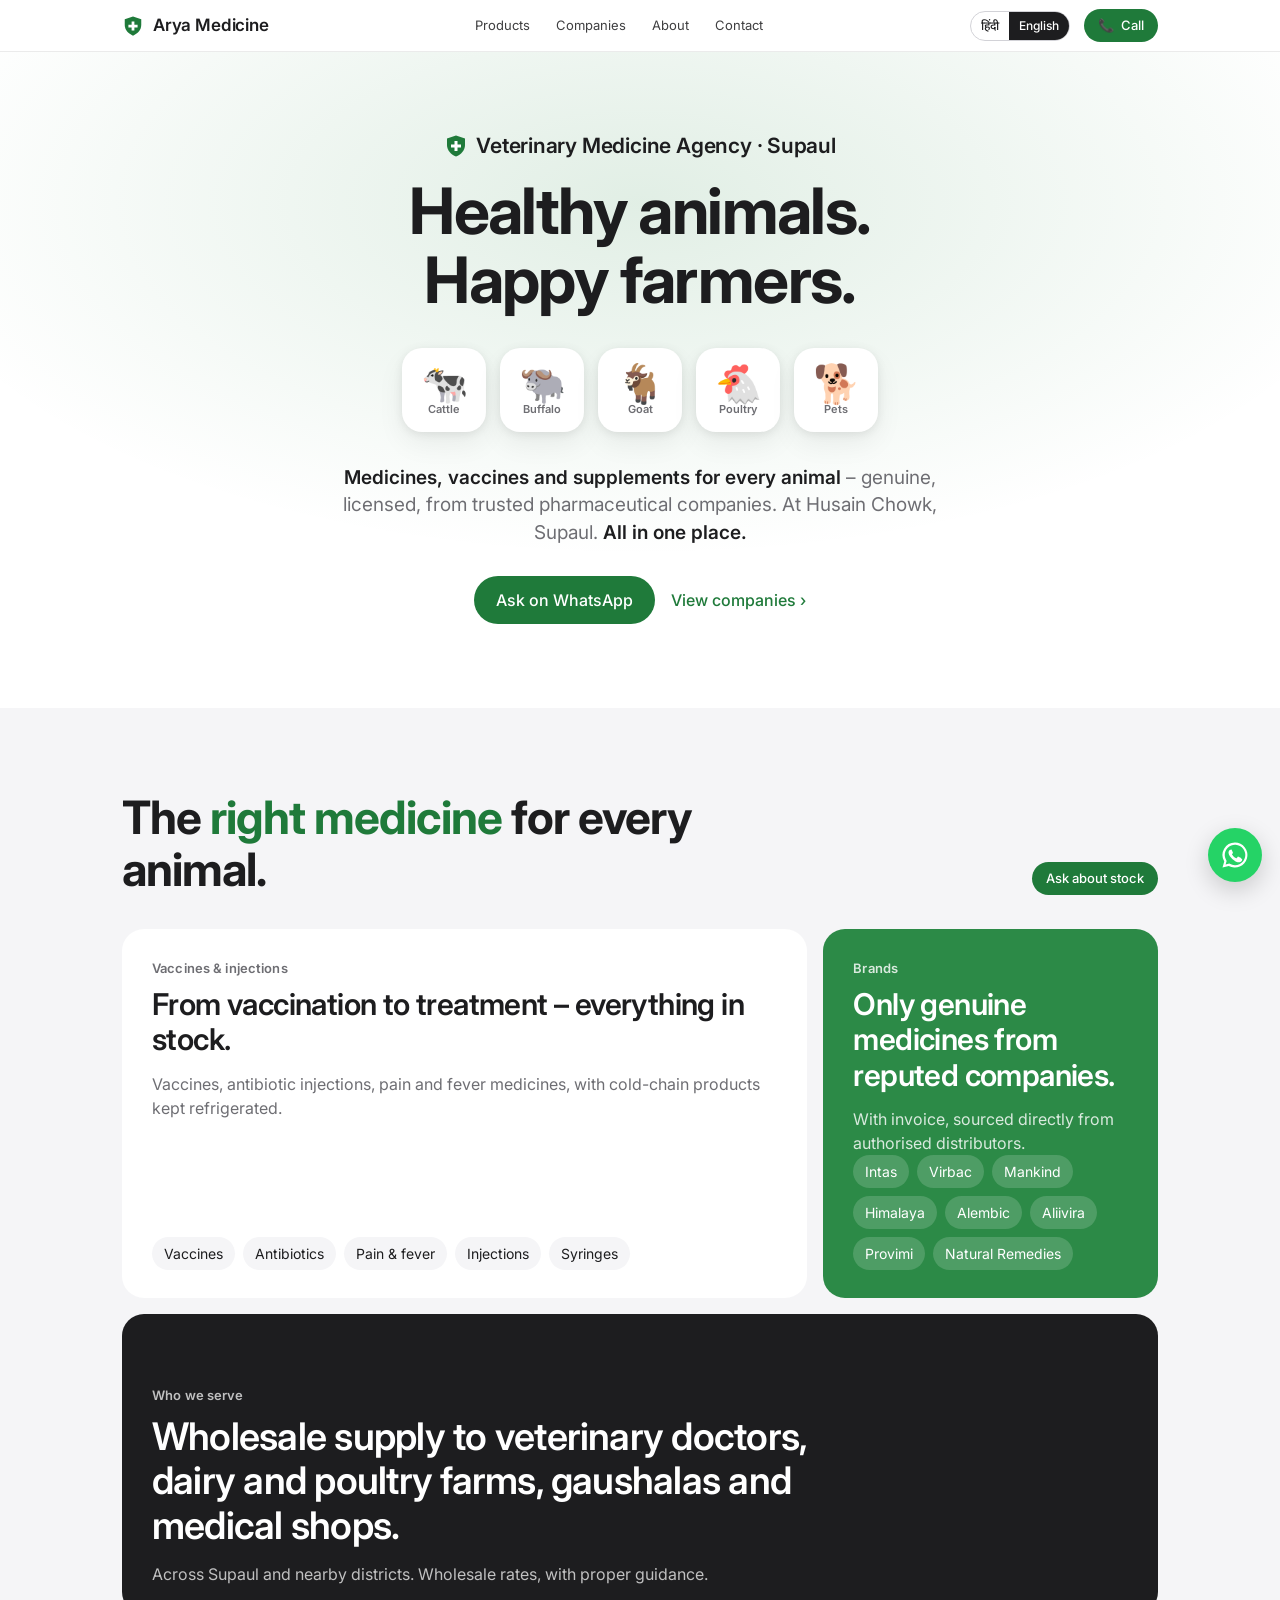
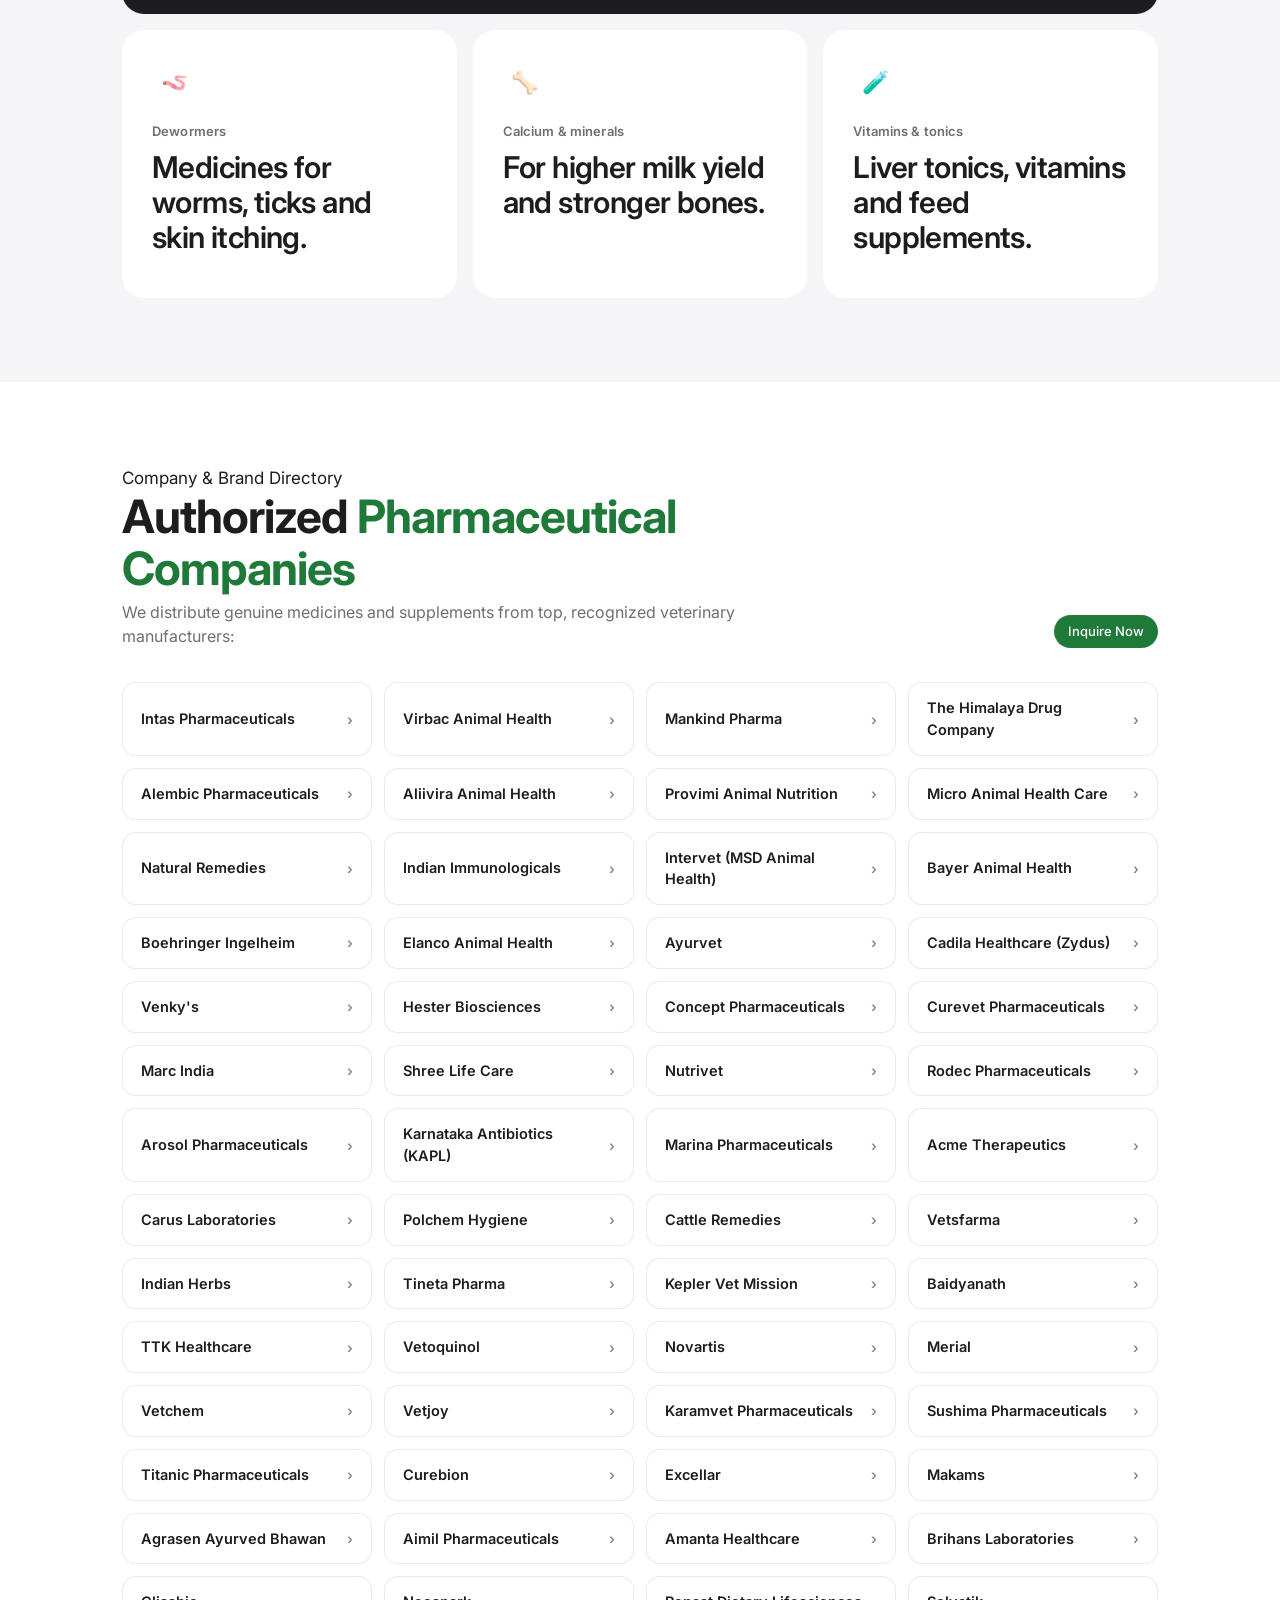
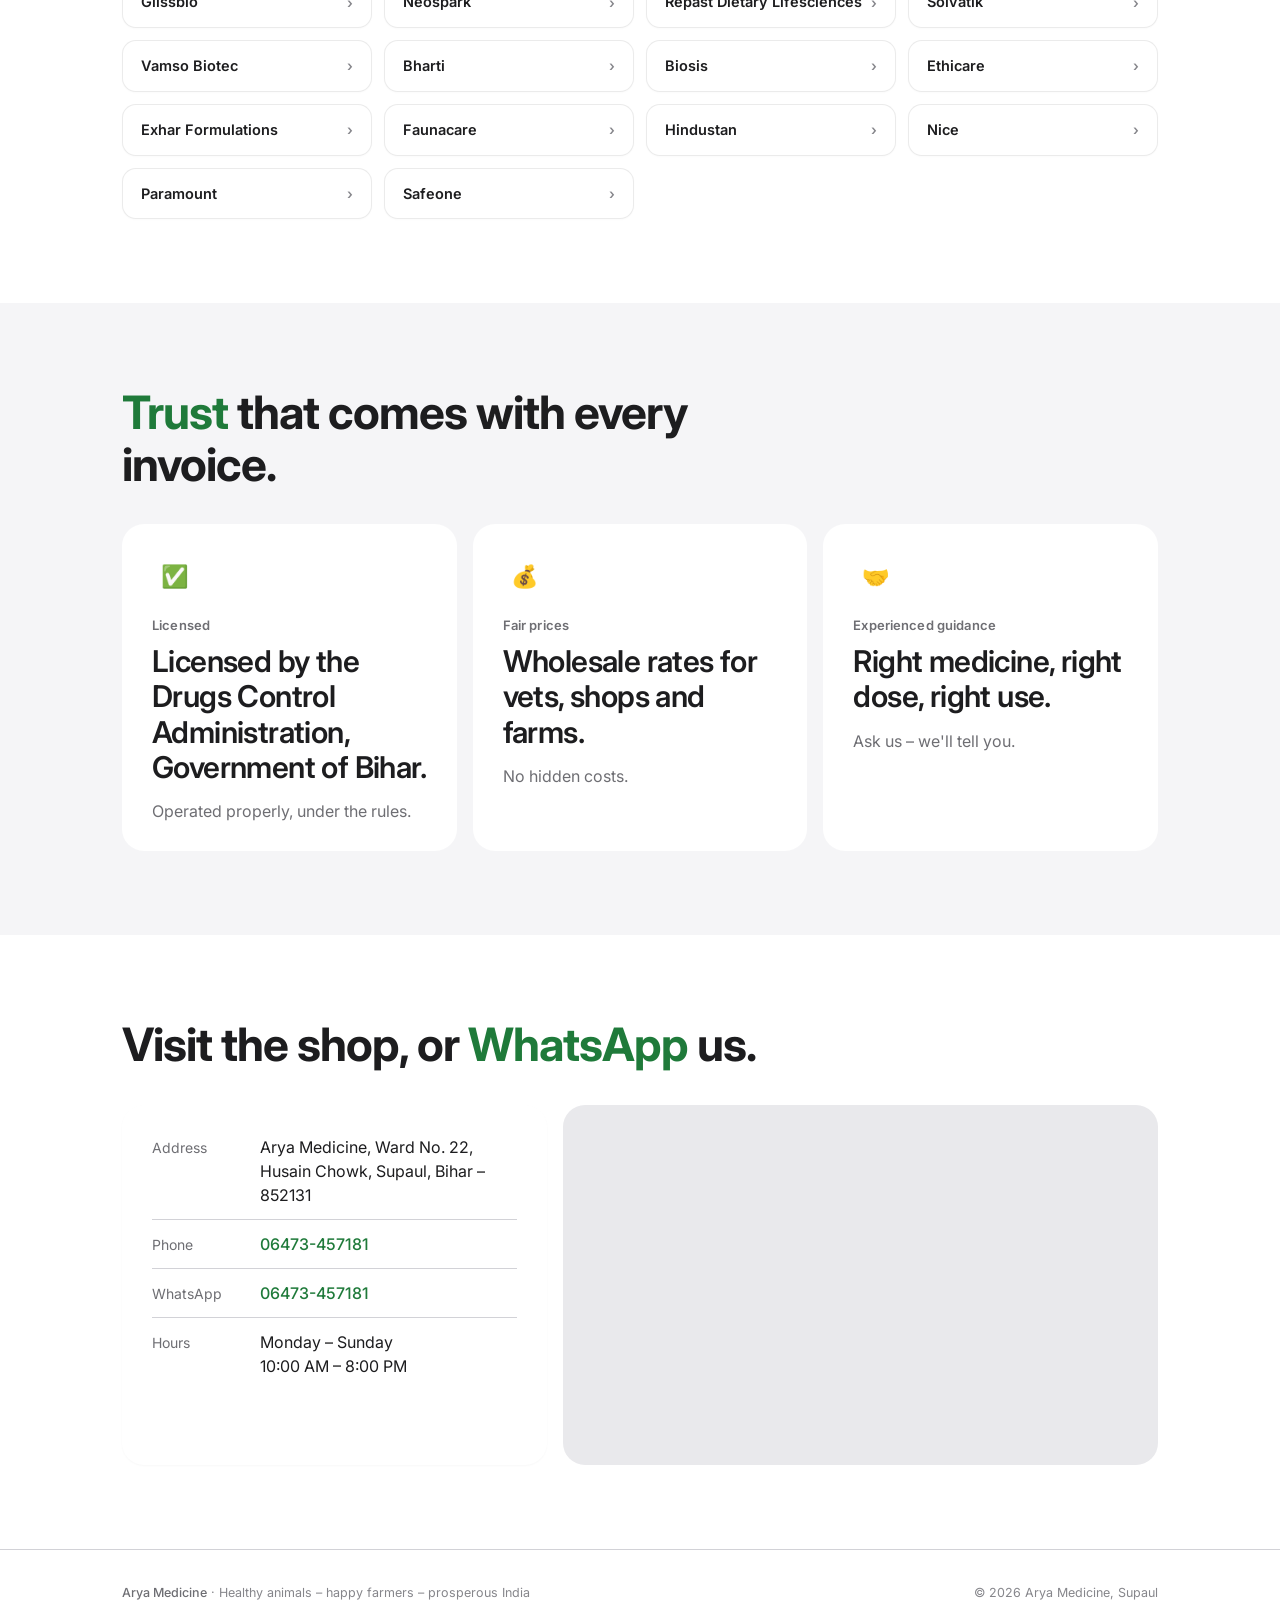
==== commit fb48e124: "Show number as BSNL landline 06473-457181" ====
--- a/en/index.html
+++ b/en/index.html
@@ -31,7 +31,7 @@
   "alternateName": "आर्या मेडिसिन",
   "description": "Licensed veterinary medicine wholesale agency in Supaul, Bihar. Genuine medicines, vaccines, dewormers, antibiotic injections, bolus and supplements from leading pharmaceutical companies.",
   "url": "https://aryamedicine.in/en/",
-  "telephone": "+91-6473457181",
+  "telephone": "+91-6473-457181",
   "address": {
     "@type": "PostalAddress",
     "streetAddress": "Ward No-22, Husain Chowk",
@@ -71,7 +71,7 @@
 <header class="nav"><div class="wrap">
   <a class="brand" href="./"><svg viewBox="0 0 48 48" aria-hidden="true"><path d="M24 3l18 6v13c0 11-8 19-18 23C14 41 6 33 6 22V9z" fill="#1f7a3a"/><path d="M21 14h6v7h7v6h-7v7h-6v-7h-7v-6h7z" fill="#fff"/></svg>Arya Medicine</a>
   <nav class="links"><a href="#products">Products</a><a href="#brands">Companies</a><a href="#about">About</a><a href="#contact">Contact</a></nav>
-  <div class="navr"><div class="lang" aria-label="Select language"><a href="../" hreflang="hi" lang="hi">हिंदी</a><span>English</span></div><a class="pill" href="tel:+916473457181">📞 <span>Call</span></a></div>
+  <div class="navr"><div class="lang" aria-label="Select language"><a href="../" hreflang="hi" lang="hi">हिंदी</a><span>English</span></div><a class="pill" href="tel:06473457181">📞 <span>Call</span></a></div>
 </div></header>
 
 <section class="hero"><div class="wrap">
@@ -189,8 +189,8 @@
   <div class="contact">
     <div class="card"><dl>
       <div><dt>Address</dt><dd>Arya Medicine, Ward No. 22, Husain Chowk, Supaul, Bihar – 852131</dd></div>
-      <div><dt>Phone</dt><dd><a href="tel:+916473457181">+91 64734 57181</a></dd></div>
-      <div><dt>WhatsApp</dt><dd><a href="https://wa.me/916473457181">+91 64734 57181</a></dd></div>
+      <div><dt>Phone</dt><dd><a href="tel:06473457181">06473-457181</a></dd></div>
+      <div><dt>WhatsApp</dt><dd><a href="https://wa.me/916473457181">06473-457181</a></dd></div>
       <div><dt>Hours</dt><dd>Monday – Sunday<br>10:00 AM – 8:00 PM</dd></div>
     </dl></div>
     <iframe class="map" loading="lazy" title="Map of Arya Medicine" referrerpolicy="no-referrer-when-downgrade" src="https://www.google.com/maps?q=Arya+Medicine,+Husain+Chowk,+Supaul,+Bihar+852131&output=embed"></iframe>
